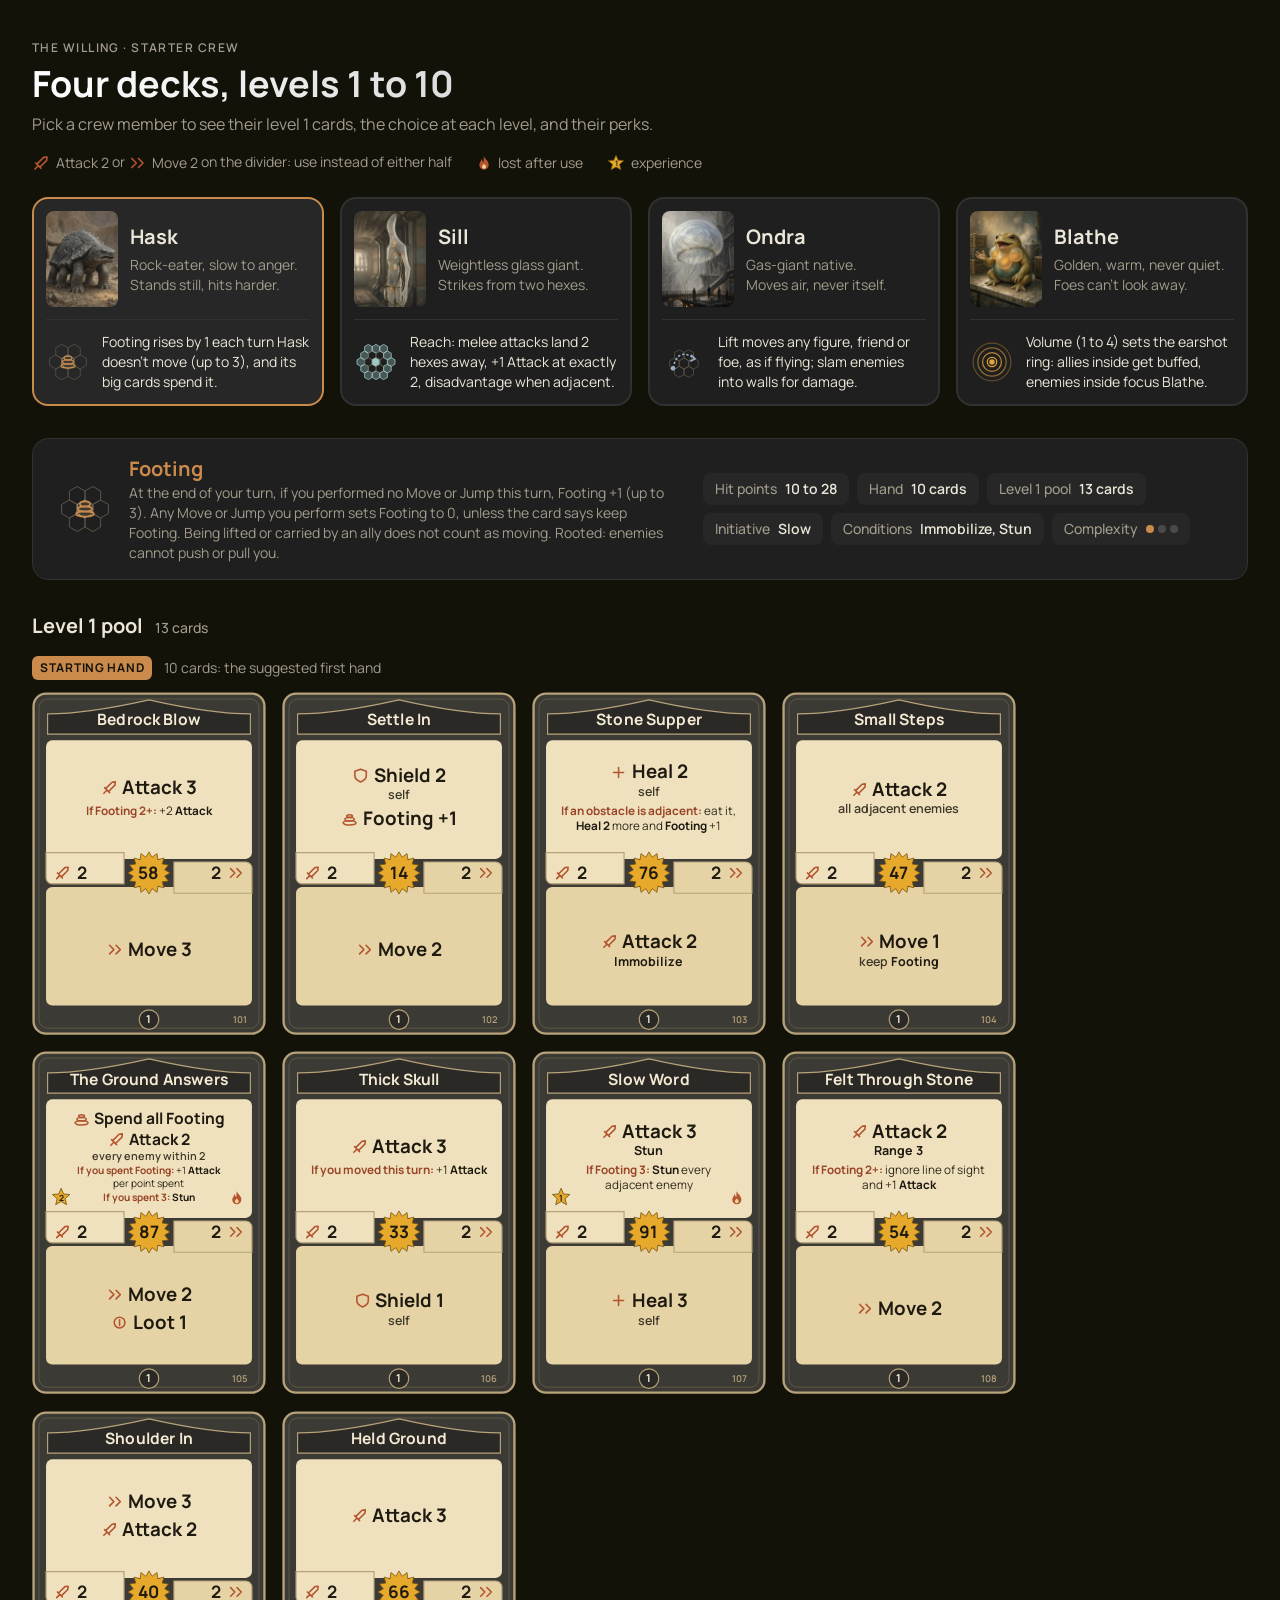
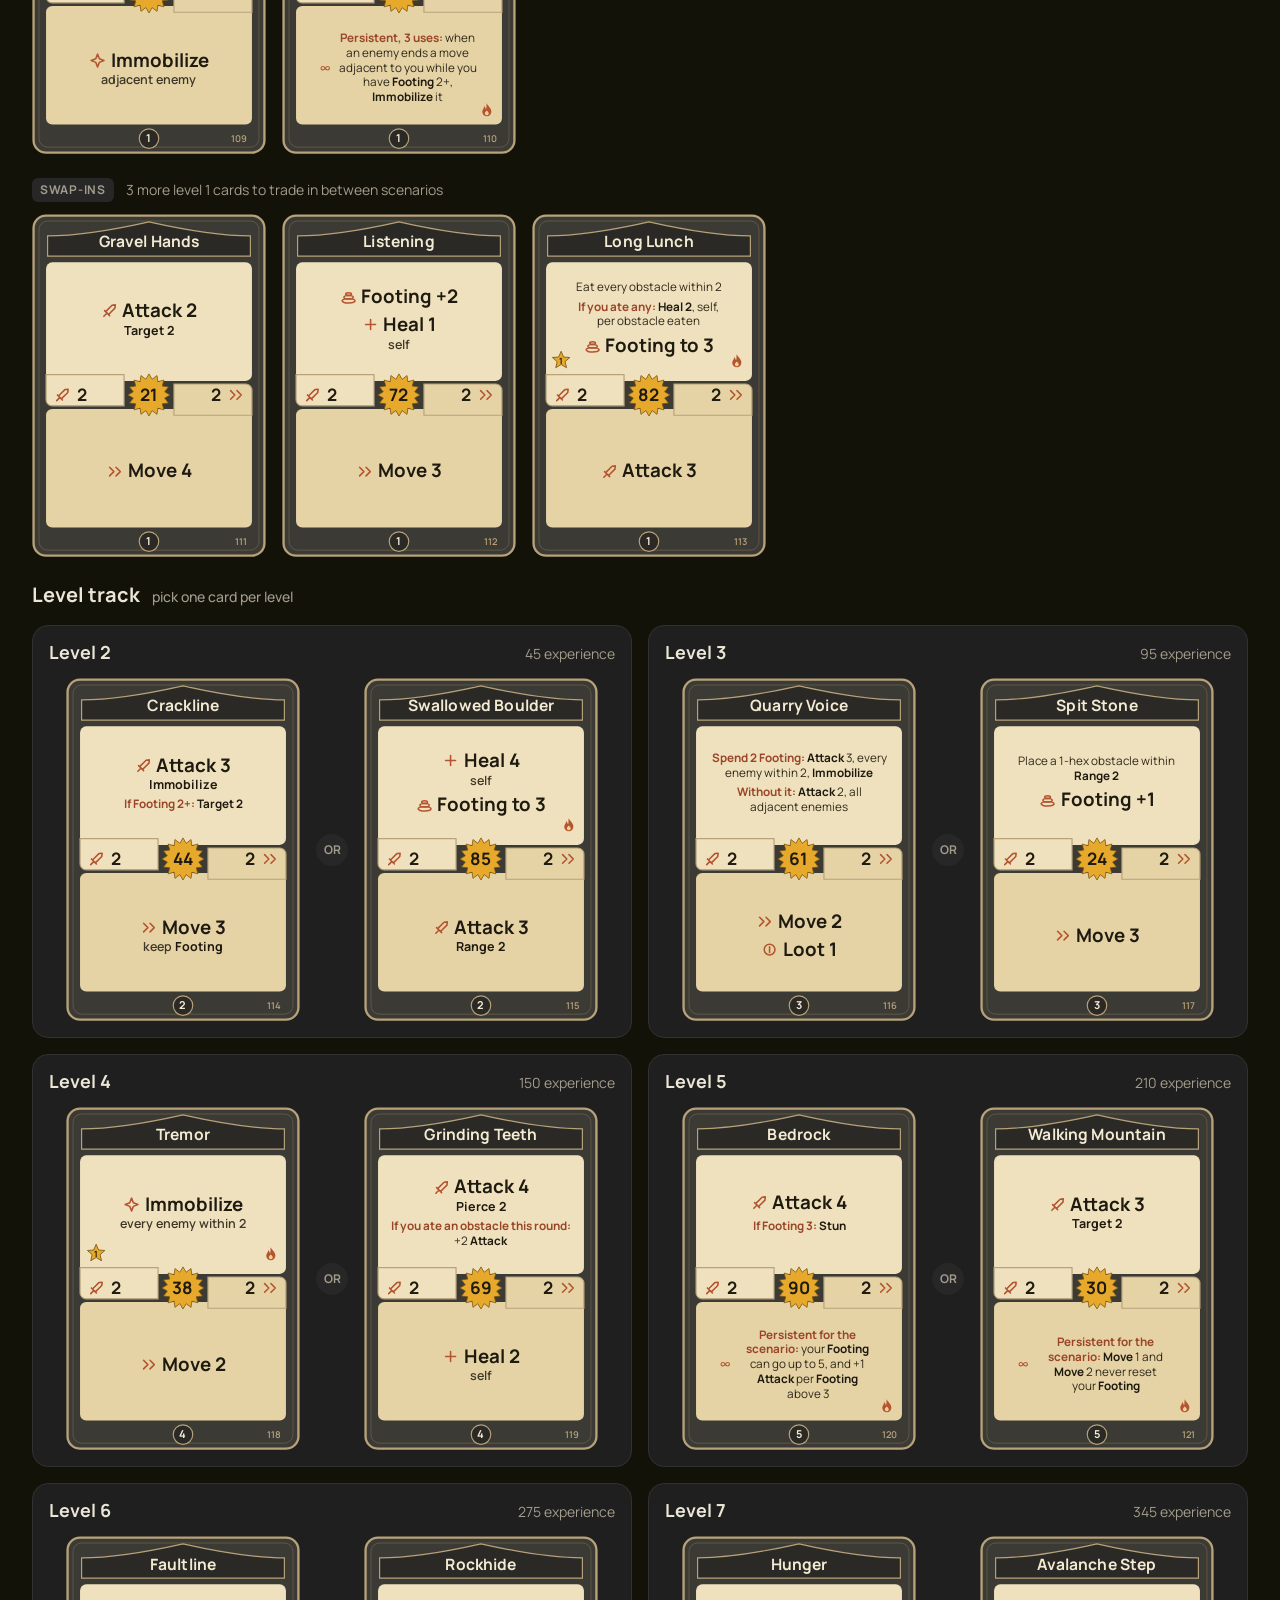
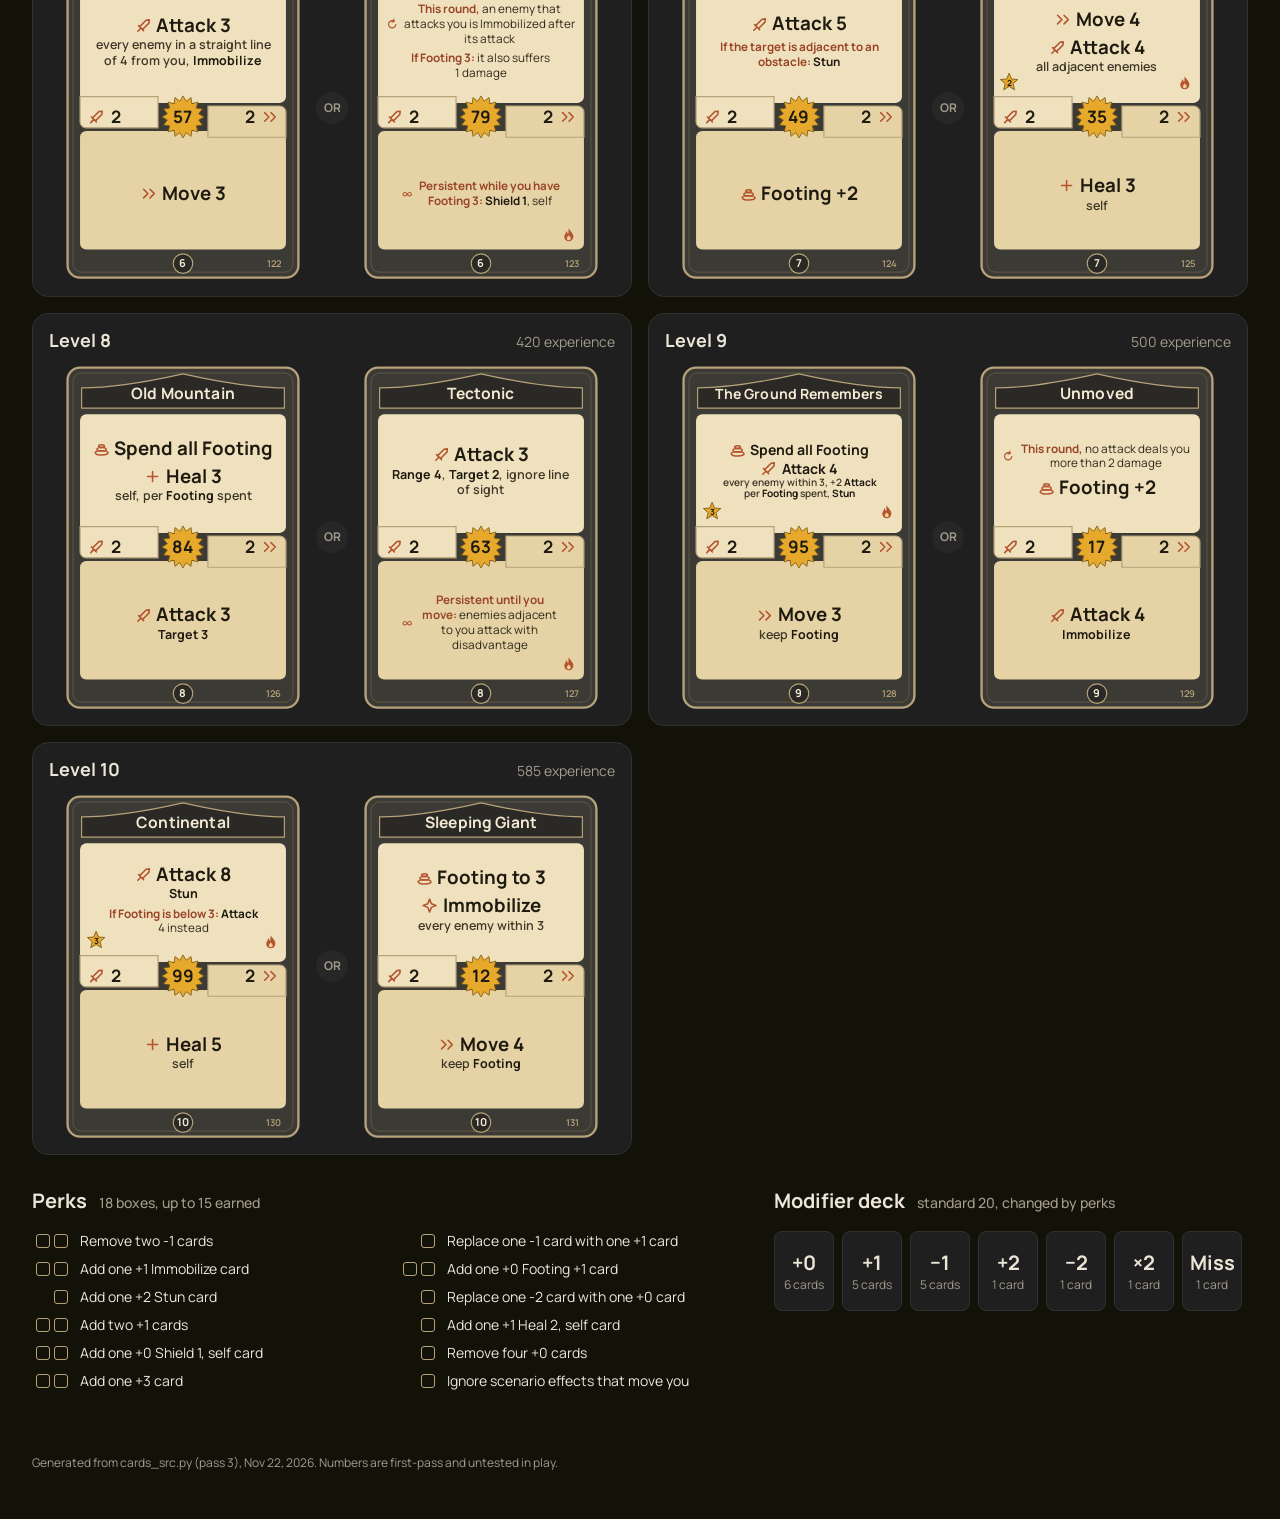
==== cards/index.html @ e4c74c21 "Add /cards/: starter crew card sets and level 1-10 progression" ====
<!doctype html><html lang="en"><head><meta charset="utf-8">
<meta name="viewport" content="width=device-width,initial-scale=1">
<title>The Willing: starter crew cards</title>
<link rel="preconnect" href="https://fonts.googleapis.com"><link rel="preconnect" href="https://fonts.gstatic.com" crossorigin>
<link href="https://fonts.googleapis.com/css2?family=Manrope:wght@400;500;600;700&display=swap" rel="stylesheet">
<link rel="stylesheet" href="cards.css?v=202611222314"><link rel="stylesheet" href="art.css?v=202611222314">
</head><body class="fitting"><svg width="0" height="0" style="position:absolute" aria-hidden="true"><symbol id="i-Attack" viewBox="0 0 24 24"><path d="M20 4 L19.5 8.5 L10.5 17.5 L6.5 13.5 L15.5 4.5 Z M5 12 L12 19 M8.2 15.8 L4 20" stroke="#B4552F" stroke-width="2.2" fill="none" stroke-linecap="round" stroke-linejoin="round"/></symbol><symbol id="i-Move" viewBox="0 0 24 24"><path d="M5 6 L11 12 L5 18 M14 6 L20 12 L14 18" stroke="#B4552F" stroke-width="2.2" fill="none" stroke-linecap="round" stroke-linejoin="round"/></symbol><symbol id="i-Jump" viewBox="0 0 24 24"><path d="M3 19 Q12 1 21 19 M17 15 L21 19 L22 14" stroke="#B4552F" stroke-width="2.2" fill="none" stroke-linecap="round" stroke-linejoin="round"/></symbol><symbol id="i-Heal" viewBox="0 0 24 24"><path d="M12 5 V19 M5 12 H19" stroke="#B4552F" stroke-width="2.2" fill="none" stroke-linecap="round" stroke-linejoin="round" stroke-width="3"/></symbol><symbol id="i-Shield" viewBox="0 0 24 24"><path d="M12 3 L20 6 V12 Q20 18 12 21 Q4 18 4 12 V6 Z" stroke="#B4552F" stroke-width="2.2" fill="none" stroke-linecap="round" stroke-linejoin="round"/></symbol><symbol id="i-Lift" viewBox="0 0 24 24"><path d="M4 19 Q6 6 18 6 M14 2 L18 6 L14 10 M3 21 H9" stroke="#B4552F" stroke-width="2.2" fill="none" stroke-linecap="round" stroke-linejoin="round"/></symbol><symbol id="i-Push" viewBox="0 0 24 24"><path d="M4 12 H18 M13 7 L18 12 L13 17 M21 5 V19" stroke="#B4552F" stroke-width="2.2" fill="none" stroke-linecap="round" stroke-linejoin="round"/></symbol><symbol id="i-Pull" viewBox="0 0 24 24"><path d="M20 12 H6 M11 7 L6 12 L11 17 M3 5 V19" stroke="#B4552F" stroke-width="2.2" fill="none" stroke-linecap="round" stroke-linejoin="round"/></symbol><symbol id="i-Loot" viewBox="0 0 24 24"><circle cx="12" cy="12" r="7.5" stroke="#B4552F" stroke-width="2.2" fill="none" stroke-linecap="round" stroke-linejoin="round"/><path d="M12 8 V16" stroke="#B4552F" stroke-width="2.2" fill="none" stroke-linecap="round" stroke-linejoin="round"/></symbol><symbol id="i-Footing" viewBox="0 0 24 24"><ellipse cx="12" cy="18" rx="9" ry="3" stroke="#B4552F" stroke-width="2.2" fill="none" stroke-linecap="round" stroke-linejoin="round"/><ellipse cx="12" cy="13" rx="6.5" ry="2.4" stroke="#B4552F" stroke-width="2.2" fill="none" stroke-linecap="round" stroke-linejoin="round"/><ellipse cx="12" cy="8.5" rx="4" ry="1.8" stroke="#B4552F" stroke-width="2.2" fill="none" stroke-linecap="round" stroke-linejoin="round"/></symbol><symbol id="i-Volume" viewBox="0 0 24 24"><path d="M4 9 H8 L13 5 V19 L8 15 H4 Z M16 9 Q18 12 16 15 M19 6 Q23 12 19 18" stroke="#B4552F" stroke-width="2.2" fill="none" stroke-linecap="round" stroke-linejoin="round"/></symbol><symbol id="i-Cond" viewBox="0 0 24 24"><path d="M12 3 L14.5 9.5 L21 12 L14.5 14.5 L12 21 L9.5 14.5 L3 12 L9.5 9.5 Z" stroke="#B4552F" stroke-width="2.2" fill="none" stroke-linecap="round" stroke-linejoin="round"/></symbol><symbol id="i-Persist" viewBox="0 0 24 24"><path d="M12 12 C9 7 4 8 4 12 C4 16 9 17 12 12 C15 7 20 8 20 12 C20 16 15 17 12 12 Z" stroke="#B4552F" stroke-width="2.2" fill="none" stroke-linecap="round" stroke-linejoin="round"/></symbol><symbol id="i-Round" viewBox="0 0 24 24"><path d="M19 12 A7 7 0 1 1 15.5 6 M15 2 L16 6.5 L11.5 7.5" stroke="#B4552F" stroke-width="2.2" fill="none" stroke-linecap="round" stroke-linejoin="round"/></symbol><symbol id="i-Obstacle" viewBox="0 0 24 24"><path d="M3 19 L8 9 L12 13 L15 7 L21 19 Z" stroke="#B4552F" stroke-width="2.2" fill="none" stroke-linecap="round" stroke-linejoin="round"/></symbol></svg>
<header class="top"><div class="wrap"><p class="eyebrow">The Willing · Starter crew</p>
<h1>Four decks, levels 1 to 10</h1>
<p class="lede">Pick a crew member to see their level 1 cards, the choice at each level, and their perks.</p>
<div class="legend"><span class="lg"><span class="nw"><svg class="ic" viewBox="0 0 24 24" width="18" height="18"><path d="M20 4 L19.5 8.5 L10.5 17.5 L6.5 13.5 L15.5 4.5 Z M5 12 L12 19 M8.2 15.8 L4 20" stroke="#B4552F" stroke-width="2.2" fill="none" stroke-linecap="round" stroke-linejoin="round"/></svg> Attack 2</span> or <span class="nw"><svg class="ic" viewBox="0 0 24 24" width="18" height="18"><path d="M5 6 L11 12 L5 18 M14 6 L20 12 L14 18" stroke="#B4552F" stroke-width="2.2" fill="none" stroke-linecap="round" stroke-linejoin="round"/></svg> Move 2</span> on the divider: use instead of either half</span><span class="lg"><svg class="lgi" viewBox="0 0 24 24" width="16" height="16" role="img" aria-label="Lost when used"><title>Lost when used</title><path d="M12 2 C14 7 19 9 19 15 A7 7 0 0 1 5 15 C5 11 8 10 8 6 C10 8 10 10 11 11 C12 8 11 5 12 2 Z" fill="#B4552F"/><path d="M12 13 C13.5 15 15 16 15 17.5 A3 3 0 0 1 9 17.5 C9 16 10.5 15 12 13 Z" fill="#F2D49A"/></svg> lost after use</span><span class="lg"><svg class="lgi" viewBox="0 0 24 24" width="18" height="18" role="img" aria-label="1 experience when used"><title>1 experience when used</title><path d="M12 1.5 L14.9 8.3 L22.3 8.9 L16.7 13.8 L18.4 21 L12 17.2 L5.6 21 L7.3 13.8 L1.7 8.9 L9.1 8.3 Z" fill="#E7A92B" stroke="#7A5513" stroke-width="1"/><text x="12" y="13.6" text-anchor="middle" dominant-baseline="middle" font-size="10" font-weight="700" fill="#1E1A10">1</text></svg> experience</span></div>
</div></header>
<main class="wrap"><nav class="picker" aria-label="Crew"><button class="pick" data-cid="hask" style="--acc:#C98A4B" aria-controls="p-hask"><span class="por p-hask" role="img" aria-label="Hask portrait"></span><span class="pk-t"><span class="pk-n">Hask</span><span class="pk-c">Rock-eater, slow to anger.<br>Stands still, hits harder.</span></span><span class="pk-r"><svg class="sig" viewBox="0 0 56 56" width="44" height="44" aria-hidden="true"><polygon points="20.2,23.5 20.2,32.5 12.4,37.0 4.6,32.5 4.6,23.5 12.4,19.0" fill="none" stroke="#5A5548" stroke-width="1"/><polygon points="28.0,37.0 28.0,46.0 20.2,50.5 12.4,46.0 12.4,37.0 20.2,32.5" fill="none" stroke="#5A5548" stroke-width="1"/><polygon points="28.0,10.0 28.0,19.0 20.2,23.5 12.4,19.0 12.4,10.0 20.2,5.5" fill="none" stroke="#5A5548" stroke-width="1"/><polygon points="35.8,23.5 35.8,32.5 28.0,37.0 20.2,32.5 20.2,23.5 28.0,19.0" fill="#3B3A34" stroke="#B7A27A" stroke-width="1"/><polygon points="43.6,37.0 43.6,46.0 35.8,50.5 28.0,46.0 28.0,37.0 35.8,32.5" fill="none" stroke="#5A5548" stroke-width="1"/><polygon points="43.6,10.0 43.6,19.0 35.8,23.5 28.0,19.0 28.0,10.0 35.8,5.5" fill="none" stroke="#5A5548" stroke-width="1"/><polygon points="51.4,23.5 51.4,32.5 43.6,37.0 35.8,32.5 35.8,23.5 43.6,19.0" fill="none" stroke="#5A5548" stroke-width="1"/><ellipse cx="28" cy="33" rx="9" ry="2.6" fill="none" stroke="#C98A4B" stroke-width="1.6"/><ellipse cx="28" cy="28" rx="7" ry="2.6" fill="none" stroke="#C98A4B" stroke-width="1.6"/><ellipse cx="28" cy="23" rx="5" ry="2.6" fill="none" stroke="#C98A4B" stroke-width="1.6"/></svg><span>Footing rises by 1 each turn Hask doesn&#x27;t move (up to 3), and its big cards spend it.</span></span></button><button class="pick" data-cid="sill" style="--acc:#7FB8B2" aria-controls="p-sill"><span class="por p-sill" role="img" aria-label="Sill portrait"></span><span class="pk-t"><span class="pk-n">Sill</span><span class="pk-c">Weightless glass giant.<br>Strikes from two hexes.</span></span><span class="pk-r"><svg class="sig" viewBox="0 0 56 56" width="44" height="44" aria-hidden="true"><polygon points="13.5,25.2 13.5,30.8 8.6,33.6 3.8,30.8 3.8,25.2 8.6,22.4" fill="#9CC9C455" stroke="#9CC9C4" stroke-width="1"/><polygon points="18.3,33.6 18.3,39.2 13.5,42.0 8.6,39.2 8.6,33.6 13.5,30.8" fill="#9CC9C455" stroke="#9CC9C4" stroke-width="1"/><polygon points="23.2,42.0 23.2,47.6 18.3,50.4 13.5,47.6 13.5,42.0 18.3,39.2" fill="#9CC9C455" stroke="#9CC9C4" stroke-width="1"/><polygon points="18.3,16.8 18.3,22.4 13.5,25.2 8.6,22.4 8.6,16.8 13.5,14.0" fill="#9CC9C455" stroke="#9CC9C4" stroke-width="1"/><polygon points="23.2,25.2 23.2,30.8 18.3,33.6 13.5,30.8 13.5,25.2 18.3,22.4" fill="none" stroke="#5A5548" stroke-width="1"/><polygon points="28.0,33.6 28.0,39.2 23.2,42.0 18.3,39.2 18.3,33.6 23.2,30.8" fill="none" stroke="#5A5548" stroke-width="1"/><polygon points="32.8,42.0 32.8,47.6 28.0,50.4 23.2,47.6 23.2,42.0 28.0,39.2" fill="#9CC9C455" stroke="#9CC9C4" stroke-width="1"/><polygon points="23.2,8.4 23.2,14.0 18.3,16.8 13.5,14.0 13.5,8.4 18.3,5.6" fill="#9CC9C455" stroke="#9CC9C4" stroke-width="1"/><polygon points="28.0,16.8 28.0,22.4 23.2,25.2 18.3,22.4 18.3,16.8 23.2,14.0" fill="none" stroke="#5A5548" stroke-width="1"/><polygon points="32.8,25.2 32.8,30.8 28.0,33.6 23.2,30.8 23.2,25.2 28.0,22.4" fill="#9CC9C4" stroke="#9CC9C4" stroke-width="1"/><polygon points="37.7,33.6 37.7,39.2 32.8,42.0 28.0,39.2 28.0,33.6 32.8,30.8" fill="none" stroke="#5A5548" stroke-width="1"/><polygon points="42.5,42.0 42.5,47.6 37.7,50.4 32.8,47.6 32.8,42.0 37.7,39.2" fill="#9CC9C455" stroke="#9CC9C4" stroke-width="1"/><polygon points="32.8,8.4 32.8,14.0 28.0,16.8 23.2,14.0 23.2,8.4 28.0,5.6" fill="#9CC9C455" stroke="#9CC9C4" stroke-width="1"/><polygon points="37.7,16.8 37.7,22.4 32.8,25.2 28.0,22.4 28.0,16.8 32.8,14.0" fill="none" stroke="#5A5548" stroke-width="1"/><polygon points="42.5,25.2 42.5,30.8 37.7,33.6 32.8,30.8 32.8,25.2 37.7,22.4" fill="none" stroke="#5A5548" stroke-width="1"/><polygon points="47.4,33.6 47.4,39.2 42.5,42.0 37.7,39.2 37.7,33.6 42.5,30.8" fill="#9CC9C455" stroke="#9CC9C4" stroke-width="1"/><polygon points="42.5,8.4 42.5,14.0 37.7,16.8 32.8,14.0 32.8,8.4 37.7,5.6" fill="#9CC9C455" stroke="#9CC9C4" stroke-width="1"/><polygon points="47.4,16.8 47.4,22.4 42.5,25.2 37.7,22.4 37.7,16.8 42.5,14.0" fill="#9CC9C455" stroke="#9CC9C4" stroke-width="1"/><polygon points="52.2,25.2 52.2,30.8 47.4,33.6 42.5,30.8 42.5,25.2 47.4,22.4" fill="#9CC9C455" stroke="#9CC9C4" stroke-width="1"/></svg><span>Reach: melee attacks land 2 hexes away, +1 Attack at exactly 2, disadvantage when adjacent.</span></span></button><button class="pick" data-cid="ondra" style="--acc:#9AAFCB" aria-controls="p-ondra"><span class="por p-ondra" role="img" aria-label="Ondra portrait"></span><span class="pk-t"><span class="pk-n">Ondra</span><span class="pk-c">Gas-giant native.<br>Moves air, never itself.</span></span><span class="pk-r"><svg class="sig" viewBox="0 0 56 56" width="44" height="44" aria-hidden="true"><polygon points="21.9,26.5 21.9,33.5 15.9,37.0 9.8,33.5 9.8,26.5 15.9,23.0" fill="none" stroke="#5A5548" stroke-width="1"/><polygon points="28.0,37.0 28.0,44.0 21.9,47.5 15.9,44.0 15.9,37.0 21.9,33.5" fill="none" stroke="#5A5548" stroke-width="1"/><polygon points="28.0,16.0 28.0,23.0 21.9,26.5 15.9,23.0 15.9,16.0 21.9,12.5" fill="none" stroke="#5A5548" stroke-width="1"/><polygon points="34.1,26.5 34.1,33.5 28.0,37.0 21.9,33.5 21.9,26.5 28.0,23.0" fill="none" stroke="#5A5548" stroke-width="1"/><polygon points="40.1,37.0 40.1,44.0 34.1,47.5 28.0,44.0 28.0,37.0 34.1,33.5" fill="none" stroke="#5A5548" stroke-width="1"/><polygon points="40.1,16.0 40.1,23.0 34.1,26.5 28.0,23.0 28.0,16.0 34.1,12.5" fill="none" stroke="#5A5548" stroke-width="1"/><polygon points="46.2,26.5 46.2,33.5 40.1,37.0 34.1,33.5 34.1,26.5 40.1,23.0" fill="none" stroke="#5A5548" stroke-width="1"/><path d="M14 36 Q20 8 42 24" fill="none" stroke="#9AAFCB" stroke-width="2" stroke-dasharray="3 2.5"/><path d="M37 19 L42 24 L36 27" fill="none" stroke="#9AAFCB" stroke-width="2"/><circle cx="14" cy="36" r="3" fill="#9AAFCB"/></svg><span>Lift moves any figure, friend or foe, as if flying; slam enemies into walls for damage.</span></span></button><button class="pick" data-cid="blathe" style="--acc:#E0A23D" aria-controls="p-blathe"><span class="por p-blathe" role="img" aria-label="Blathe portrait"></span><span class="pk-t"><span class="pk-n">Blathe</span><span class="pk-c">Golden, warm, never quiet.<br>Foes can&#x27;t look away.</span></span><span class="pk-r"><svg class="sig" viewBox="0 0 56 56" width="44" height="44" aria-hidden="true"><circle cx="28" cy="28" r="6" fill="none" stroke="#E0A23D" stroke-opacity="1.0" stroke-width="1.6"/><circle cx="28" cy="28" r="12" fill="none" stroke="#E0A23D" stroke-opacity="0.78" stroke-width="1.6"/><circle cx="28" cy="28" r="18" fill="none" stroke="#E0A23D" stroke-opacity="0.56" stroke-width="1.6"/><circle cx="28" cy="28" r="24" fill="none" stroke="#E0A23D" stroke-opacity="0.33999999999999997" stroke-width="1.6"/><circle cx="28" cy="28" r="3.5" fill="#E0A23D"/></svg><span>Volume (1 to 4) sets the earshot ring: allies inside get buffed, enemies inside focus Blathe.</span></span></button></nav><section class="panel" id="p-hask" data-cid="hask" style="--acc:#C98A4B;--trim:#B7A27A">
<div class="mech"><div class="mech-l"><svg class="sig" viewBox="0 0 56 56" width="44" height="44" aria-hidden="true"><polygon points="20.2,23.5 20.2,32.5 12.4,37.0 4.6,32.5 4.6,23.5 12.4,19.0" fill="none" stroke="#5A5548" stroke-width="1"/><polygon points="28.0,37.0 28.0,46.0 20.2,50.5 12.4,46.0 12.4,37.0 20.2,32.5" fill="none" stroke="#5A5548" stroke-width="1"/><polygon points="28.0,10.0 28.0,19.0 20.2,23.5 12.4,19.0 12.4,10.0 20.2,5.5" fill="none" stroke="#5A5548" stroke-width="1"/><polygon points="35.8,23.5 35.8,32.5 28.0,37.0 20.2,32.5 20.2,23.5 28.0,19.0" fill="#3B3A34" stroke="#B7A27A" stroke-width="1"/><polygon points="43.6,37.0 43.6,46.0 35.8,50.5 28.0,46.0 28.0,37.0 35.8,32.5" fill="none" stroke="#5A5548" stroke-width="1"/><polygon points="43.6,10.0 43.6,19.0 35.8,23.5 28.0,19.0 28.0,10.0 35.8,5.5" fill="none" stroke="#5A5548" stroke-width="1"/><polygon points="51.4,23.5 51.4,32.5 43.6,37.0 35.8,32.5 35.8,23.5 43.6,19.0" fill="none" stroke="#5A5548" stroke-width="1"/><ellipse cx="28" cy="33" rx="9" ry="2.6" fill="none" stroke="#C98A4B" stroke-width="1.6"/><ellipse cx="28" cy="28" rx="7" ry="2.6" fill="none" stroke="#C98A4B" stroke-width="1.6"/><ellipse cx="28" cy="23" rx="5" ry="2.6" fill="none" stroke="#C98A4B" stroke-width="1.6"/></svg><div><h2>Footing</h2><p class="rule">At the end of your turn, if you performed no Move or Jump this turn, Footing +1 (up to 3). Any Move or Jump you perform sets Footing to 0, unless the card says keep Footing. Being lifted or carried by an ally does not count as moving. Rooted: enemies cannot push or pull you.</p></div></div>
<div class="chips"><span class="chip"><span class="k">Hit points</span>10 to 28</span><span class="chip"><span class="k">Hand</span>10 cards</span><span class="chip"><span class="k">Level 1 pool</span>13 cards</span><span class="chip"><span class="k">Initiative</span>Slow</span><span class="chip"><span class="k">Conditions</span>Immobilize, Stun</span><span class="chip"><span class="k">Complexity</span><span class="pips"><span class="pip on"></span><span class="pip"></span><span class="pip"></span></span></span></div></div>
<h3 class="sec">Level 1 pool <span class="cnt">13 cards</span></h3>
<div class="grp"><div class="grp-h"><span class="tag tag-on">Starting hand</span><span class="note">10 cards: the suggested first hand</span></div><div class="grid"><article class="card c-hask" data-num="101" aria-label="Bedrock Blow, level 1, initiative 58"><svg class="deco" viewBox="0 0 300 440" aria-hidden="true">
<rect x="2" y="2" width="296" height="436" rx="16" fill="#3B3A34" stroke="#B7A27A" stroke-width="3"/>
<rect x="9" y="9" width="282" height="422" rx="11" fill="none" stroke="#B7A27A" stroke-opacity=".35" stroke-width="1"/>
<path d="M20 54 L20 28 Q70 28 150 10 Q230 28 280 28 L280 54 Z" fill="#2A2925" stroke="#B7A27A" stroke-width="1.5"/>
<rect x="18" y="62" width="264" height="152" rx="8" fill="#EFE1BE"/>
<rect x="18" y="250" width="264" height="152" rx="8" fill="#E5D3A6"/>
<path class="tab-a" d="M18 206 H118 V246 H26 a8 8 0 0 1 -8 -8 Z" fill="#EFE1BE" stroke="#B7A27A" stroke-width="1.5"/>
<path class="tab-m" d="M282 258 H182 V218 H274 a8 8 0 0 1 8 8 Z" fill="#E5D3A6" stroke="#B7A27A" stroke-width="1.5"/>
<use class="ba-ic" href="#i-Attack" x="28" y="221" width="22" height="22"/>
<text class="ba-n" x="58" y="234.1" font-size="22" font-weight="700" fill="#1E1A10" dominant-baseline="middle">2</text>
<use class="bm-ic" href="#i-Move" x="250" y="221" width="22" height="22"/>
<text class="bm-n" x="242" y="234.1" font-size="22" font-weight="700" fill="#1E1A10" text-anchor="end" dominant-baseline="middle">2</text>
<polygon class="burst" points="150.0,205.0 154.0,211.9 160.3,207.1 161.4,215.0 169.1,212.9 167.0,220.6 174.9,221.7 170.1,228.0 177.0,232.0 170.1,236.0 174.9,242.3 167.0,243.4 169.1,251.1 161.4,249.0 160.3,256.9 154.0,252.1 150.0,259.0 146.0,252.1 139.7,256.9 138.6,249.0 130.9,251.1 133.0,243.4 125.1,242.3 129.9,236.0 123.0,232.0 129.9,228.0 125.1,221.7 133.0,220.6 130.9,212.9 138.6,215.0 139.7,207.1 146.0,211.9" fill="#E7A92B" stroke="#7A5513" stroke-width="1"/>
<text class="init" x="150" y="234.1" text-anchor="middle" dominant-baseline="middle" font-size="22" font-weight="700" fill="#1E1A10">58</text>
<circle cx="150" cy="420" r="12.5" fill="#2A2925" stroke="#B7A27A" stroke-width="1.5"/>
<text x="150" y="421" text-anchor="middle" dominant-baseline="middle" font-size="14" font-weight="700" fill="#F3EAD3">1</text>
<text x="276" y="421" text-anchor="end" dominant-baseline="middle" font-size="12" font-weight="600" fill="#B7A27A">101</text>
</svg><div class="title"><span>Bedrock Blow</span></div><div class="half top"><div class="in"><div class="ln ln-main"><div class="hd"><svg class="ic" width="22" height="22" aria-hidden="true"><use href="#i-Attack"/></svg><span>Attack 3</span></div></div><div class="ln ln-if"><span class="cnd">If Footing 2+:</span> +2 <b>Attack</b></div></div></div><div class="half bot"><div class="in"><div class="ln ln-main"><div class="hd"><svg class="ic" width="22" height="22" aria-hidden="true"><use href="#i-Move"/></svg><span>Move 3</span></div></div></div></div><span class="tip tip-a">Basic Attack 2</span><span class="tip tip-m">Basic Move 2</span></article><article class="card c-hask" data-num="102" aria-label="Settle In, level 1, initiative 14"><svg class="deco" viewBox="0 0 300 440" aria-hidden="true">
<rect x="2" y="2" width="296" height="436" rx="16" fill="#3B3A34" stroke="#B7A27A" stroke-width="3"/>
<rect x="9" y="9" width="282" height="422" rx="11" fill="none" stroke="#B7A27A" stroke-opacity=".35" stroke-width="1"/>
<path d="M20 54 L20 28 Q70 28 150 10 Q230 28 280 28 L280 54 Z" fill="#2A2925" stroke="#B7A27A" stroke-width="1.5"/>
<rect x="18" y="62" width="264" height="152" rx="8" fill="#EFE1BE"/>
<rect x="18" y="250" width="264" height="152" rx="8" fill="#E5D3A6"/>
<path class="tab-a" d="M18 206 H118 V246 H26 a8 8 0 0 1 -8 -8 Z" fill="#EFE1BE" stroke="#B7A27A" stroke-width="1.5"/>
<path class="tab-m" d="M282 258 H182 V218 H274 a8 8 0 0 1 8 8 Z" fill="#E5D3A6" stroke="#B7A27A" stroke-width="1.5"/>
<use class="ba-ic" href="#i-Attack" x="28" y="221" width="22" height="22"/>
<text class="ba-n" x="58" y="234.1" font-size="22" font-weight="700" fill="#1E1A10" dominant-baseline="middle">2</text>
<use class="bm-ic" href="#i-Move" x="250" y="221" width="22" height="22"/>
<text class="bm-n" x="242" y="234.1" font-size="22" font-weight="700" fill="#1E1A10" text-anchor="end" dominant-baseline="middle">2</text>
<polygon class="burst" points="150.0,205.0 154.0,211.9 160.3,207.1 161.4,215.0 169.1,212.9 167.0,220.6 174.9,221.7 170.1,228.0 177.0,232.0 170.1,236.0 174.9,242.3 167.0,243.4 169.1,251.1 161.4,249.0 160.3,256.9 154.0,252.1 150.0,259.0 146.0,252.1 139.7,256.9 138.6,249.0 130.9,251.1 133.0,243.4 125.1,242.3 129.9,236.0 123.0,232.0 129.9,228.0 125.1,221.7 133.0,220.6 130.9,212.9 138.6,215.0 139.7,207.1 146.0,211.9" fill="#E7A92B" stroke="#7A5513" stroke-width="1"/>
<text class="init" x="150" y="234.1" text-anchor="middle" dominant-baseline="middle" font-size="22" font-weight="700" fill="#1E1A10">14</text>
<circle cx="150" cy="420" r="12.5" fill="#2A2925" stroke="#B7A27A" stroke-width="1.5"/>
<text x="150" y="421" text-anchor="middle" dominant-baseline="middle" font-size="14" font-weight="700" fill="#F3EAD3">1</text>
<text x="276" y="421" text-anchor="end" dominant-baseline="middle" font-size="12" font-weight="600" fill="#B7A27A">102</text>
</svg><div class="title"><span>Settle In</span></div><div class="half top"><div class="in"><div class="ln ln-main"><div class="hd"><svg class="ic" width="22" height="22" aria-hidden="true"><use href="#i-Shield"/></svg><span>Shield 2</span></div><div class="sub">self</div></div><div class="ln ln-main"><div class="hd"><svg class="ic" width="22" height="22" aria-hidden="true"><use href="#i-Footing"/></svg><span>Footing +1</span></div></div></div></div><div class="half bot"><div class="in"><div class="ln ln-main"><div class="hd"><svg class="ic" width="22" height="22" aria-hidden="true"><use href="#i-Move"/></svg><span>Move 2</span></div></div></div></div><span class="tip tip-a">Basic Attack 2</span><span class="tip tip-m">Basic Move 2</span></article><article class="card c-hask" data-num="103" aria-label="Stone Supper, level 1, initiative 76"><svg class="deco" viewBox="0 0 300 440" aria-hidden="true">
<rect x="2" y="2" width="296" height="436" rx="16" fill="#3B3A34" stroke="#B7A27A" stroke-width="3"/>
<rect x="9" y="9" width="282" height="422" rx="11" fill="none" stroke="#B7A27A" stroke-opacity=".35" stroke-width="1"/>
<path d="M20 54 L20 28 Q70 28 150 10 Q230 28 280 28 L280 54 Z" fill="#2A2925" stroke="#B7A27A" stroke-width="1.5"/>
<rect x="18" y="62" width="264" height="152" rx="8" fill="#EFE1BE"/>
<rect x="18" y="250" width="264" height="152" rx="8" fill="#E5D3A6"/>
<path class="tab-a" d="M18 206 H118 V246 H26 a8 8 0 0 1 -8 -8 Z" fill="#EFE1BE" stroke="#B7A27A" stroke-width="1.5"/>
<path class="tab-m" d="M282 258 H182 V218 H274 a8 8 0 0 1 8 8 Z" fill="#E5D3A6" stroke="#B7A27A" stroke-width="1.5"/>
<use class="ba-ic" href="#i-Attack" x="28" y="221" width="22" height="22"/>
<text class="ba-n" x="58" y="234.1" font-size="22" font-weight="700" fill="#1E1A10" dominant-baseline="middle">2</text>
<use class="bm-ic" href="#i-Move" x="250" y="221" width="22" height="22"/>
<text class="bm-n" x="242" y="234.1" font-size="22" font-weight="700" fill="#1E1A10" text-anchor="end" dominant-baseline="middle">2</text>
<polygon class="burst" points="150.0,205.0 154.0,211.9 160.3,207.1 161.4,215.0 169.1,212.9 167.0,220.6 174.9,221.7 170.1,228.0 177.0,232.0 170.1,236.0 174.9,242.3 167.0,243.4 169.1,251.1 161.4,249.0 160.3,256.9 154.0,252.1 150.0,259.0 146.0,252.1 139.7,256.9 138.6,249.0 130.9,251.1 133.0,243.4 125.1,242.3 129.9,236.0 123.0,232.0 129.9,228.0 125.1,221.7 133.0,220.6 130.9,212.9 138.6,215.0 139.7,207.1 146.0,211.9" fill="#E7A92B" stroke="#7A5513" stroke-width="1"/>
<text class="init" x="150" y="234.1" text-anchor="middle" dominant-baseline="middle" font-size="22" font-weight="700" fill="#1E1A10">76</text>
<circle cx="150" cy="420" r="12.5" fill="#2A2925" stroke="#B7A27A" stroke-width="1.5"/>
<text x="150" y="421" text-anchor="middle" dominant-baseline="middle" font-size="14" font-weight="700" fill="#F3EAD3">1</text>
<text x="276" y="421" text-anchor="end" dominant-baseline="middle" font-size="12" font-weight="600" fill="#B7A27A">103</text>
</svg><div class="title"><span>Stone Supper</span></div><div class="half top"><div class="in"><div class="ln ln-main"><div class="hd"><svg class="ic" width="22" height="22" aria-hidden="true"><use href="#i-Heal"/></svg><span>Heal 2</span></div><div class="sub">self</div></div><div class="ln ln-if"><span class="cnd">If an obstacle is adjacent:</span> eat it, <b>Heal 2</b> more and <b>Footing</b> +1</div></div></div><div class="half bot"><div class="in"><div class="ln ln-main"><div class="hd"><svg class="ic" width="22" height="22" aria-hidden="true"><use href="#i-Attack"/></svg><span>Attack 2</span></div><div class="sub"><b>Immobilize</b></div></div></div></div><span class="tip tip-a">Basic Attack 2</span><span class="tip tip-m">Basic Move 2</span></article><article class="card c-hask" data-num="104" aria-label="Small Steps, level 1, initiative 47"><svg class="deco" viewBox="0 0 300 440" aria-hidden="true">
<rect x="2" y="2" width="296" height="436" rx="16" fill="#3B3A34" stroke="#B7A27A" stroke-width="3"/>
<rect x="9" y="9" width="282" height="422" rx="11" fill="none" stroke="#B7A27A" stroke-opacity=".35" stroke-width="1"/>
<path d="M20 54 L20 28 Q70 28 150 10 Q230 28 280 28 L280 54 Z" fill="#2A2925" stroke="#B7A27A" stroke-width="1.5"/>
<rect x="18" y="62" width="264" height="152" rx="8" fill="#EFE1BE"/>
<rect x="18" y="250" width="264" height="152" rx="8" fill="#E5D3A6"/>
<path class="tab-a" d="M18 206 H118 V246 H26 a8 8 0 0 1 -8 -8 Z" fill="#EFE1BE" stroke="#B7A27A" stroke-width="1.5"/>
<path class="tab-m" d="M282 258 H182 V218 H274 a8 8 0 0 1 8 8 Z" fill="#E5D3A6" stroke="#B7A27A" stroke-width="1.5"/>
<use class="ba-ic" href="#i-Attack" x="28" y="221" width="22" height="22"/>
<text class="ba-n" x="58" y="234.1" font-size="22" font-weight="700" fill="#1E1A10" dominant-baseline="middle">2</text>
<use class="bm-ic" href="#i-Move" x="250" y="221" width="22" height="22"/>
<text class="bm-n" x="242" y="234.1" font-size="22" font-weight="700" fill="#1E1A10" text-anchor="end" dominant-baseline="middle">2</text>
<polygon class="burst" points="150.0,205.0 154.0,211.9 160.3,207.1 161.4,215.0 169.1,212.9 167.0,220.6 174.9,221.7 170.1,228.0 177.0,232.0 170.1,236.0 174.9,242.3 167.0,243.4 169.1,251.1 161.4,249.0 160.3,256.9 154.0,252.1 150.0,259.0 146.0,252.1 139.7,256.9 138.6,249.0 130.9,251.1 133.0,243.4 125.1,242.3 129.9,236.0 123.0,232.0 129.9,228.0 125.1,221.7 133.0,220.6 130.9,212.9 138.6,215.0 139.7,207.1 146.0,211.9" fill="#E7A92B" stroke="#7A5513" stroke-width="1"/>
<text class="init" x="150" y="234.1" text-anchor="middle" dominant-baseline="middle" font-size="22" font-weight="700" fill="#1E1A10">47</text>
<circle cx="150" cy="420" r="12.5" fill="#2A2925" stroke="#B7A27A" stroke-width="1.5"/>
<text x="150" y="421" text-anchor="middle" dominant-baseline="middle" font-size="14" font-weight="700" fill="#F3EAD3">1</text>
<text x="276" y="421" text-anchor="end" dominant-baseline="middle" font-size="12" font-weight="600" fill="#B7A27A">104</text>
</svg><div class="title"><span>Small Steps</span></div><div class="half top"><div class="in"><div class="ln ln-main"><div class="hd"><svg class="ic" width="22" height="22" aria-hidden="true"><use href="#i-Attack"/></svg><span>Attack 2</span></div><div class="sub">all adjacent enemies</div></div></div></div><div class="half bot"><div class="in"><div class="ln ln-main"><div class="hd"><svg class="ic" width="22" height="22" aria-hidden="true"><use href="#i-Move"/></svg><span>Move 1</span></div><div class="sub">keep <b>Footing</b></div></div></div></div><span class="tip tip-a">Basic Attack 2</span><span class="tip tip-m">Basic Move 2</span></article><article class="card c-hask" data-num="105" aria-label="The Ground Answers, level 1, initiative 87"><svg class="deco" viewBox="0 0 300 440" aria-hidden="true">
<rect x="2" y="2" width="296" height="436" rx="16" fill="#3B3A34" stroke="#B7A27A" stroke-width="3"/>
<rect x="9" y="9" width="282" height="422" rx="11" fill="none" stroke="#B7A27A" stroke-opacity=".35" stroke-width="1"/>
<path d="M20 54 L20 28 Q70 28 150 10 Q230 28 280 28 L280 54 Z" fill="#2A2925" stroke="#B7A27A" stroke-width="1.5"/>
<rect x="18" y="62" width="264" height="152" rx="8" fill="#EFE1BE"/>
<rect x="18" y="250" width="264" height="152" rx="8" fill="#E5D3A6"/>
<path class="tab-a" d="M18 206 H118 V246 H26 a8 8 0 0 1 -8 -8 Z" fill="#EFE1BE" stroke="#B7A27A" stroke-width="1.5"/>
<path class="tab-m" d="M282 258 H182 V218 H274 a8 8 0 0 1 8 8 Z" fill="#E5D3A6" stroke="#B7A27A" stroke-width="1.5"/>
<use class="ba-ic" href="#i-Attack" x="28" y="221" width="22" height="22"/>
<text class="ba-n" x="58" y="234.1" font-size="22" font-weight="700" fill="#1E1A10" dominant-baseline="middle">2</text>
<use class="bm-ic" href="#i-Move" x="250" y="221" width="22" height="22"/>
<text class="bm-n" x="242" y="234.1" font-size="22" font-weight="700" fill="#1E1A10" text-anchor="end" dominant-baseline="middle">2</text>
<polygon class="burst" points="150.0,205.0 154.0,211.9 160.3,207.1 161.4,215.0 169.1,212.9 167.0,220.6 174.9,221.7 170.1,228.0 177.0,232.0 170.1,236.0 174.9,242.3 167.0,243.4 169.1,251.1 161.4,249.0 160.3,256.9 154.0,252.1 150.0,259.0 146.0,252.1 139.7,256.9 138.6,249.0 130.9,251.1 133.0,243.4 125.1,242.3 129.9,236.0 123.0,232.0 129.9,228.0 125.1,221.7 133.0,220.6 130.9,212.9 138.6,215.0 139.7,207.1 146.0,211.9" fill="#E7A92B" stroke="#7A5513" stroke-width="1"/>
<text class="init" x="150" y="234.1" text-anchor="middle" dominant-baseline="middle" font-size="22" font-weight="700" fill="#1E1A10">87</text>
<circle cx="150" cy="420" r="12.5" fill="#2A2925" stroke="#B7A27A" stroke-width="1.5"/>
<text x="150" y="421" text-anchor="middle" dominant-baseline="middle" font-size="14" font-weight="700" fill="#F3EAD3">1</text>
<text x="276" y="421" text-anchor="end" dominant-baseline="middle" font-size="12" font-weight="600" fill="#B7A27A">105</text>
</svg><div class="title"><span>The Ground Answers</span></div><div class="half top padded"><div class="in"><div class="ln ln-main"><div class="hd"><svg class="ic" width="22" height="22" aria-hidden="true"><use href="#i-Footing"/></svg><span>Spend all Footing</span></div></div><div class="ln ln-main"><div class="hd"><svg class="ic" width="22" height="22" aria-hidden="true"><use href="#i-Attack"/></svg><span>Attack 2</span></div><div class="sub">every enemy within 2</div></div><div class="ln ln-if"><span class="cnd">If you spent Footing:</span> +1 <b>Attack</b> per point spent</div><div class="ln ln-if"><span class="cnd">If you spent 3:</span> <b>Stun</b></div></div><svg class="loss" viewBox="0 0 24 24" width="20" height="20" role="img" aria-label="Lost when used"><title>Lost when used</title><path d="M12 2 C14 7 19 9 19 15 A7 7 0 0 1 5 15 C5 11 8 10 8 6 C10 8 10 10 11 11 C12 8 11 5 12 2 Z" fill="#B4552F"/><path d="M12 13 C13.5 15 15 16 15 17.5 A3 3 0 0 1 9 17.5 C9 16 10.5 15 12 13 Z" fill="#F2D49A"/></svg><svg class="xp" viewBox="0 0 24 24" width="26" height="26" role="img" aria-label="2 experience when used"><title>2 experience when used</title><path d="M12 1.5 L14.9 8.3 L22.3 8.9 L16.7 13.8 L18.4 21 L12 17.2 L5.6 21 L7.3 13.8 L1.7 8.9 L9.1 8.3 Z" fill="#E7A92B" stroke="#7A5513" stroke-width="1"/><text x="12" y="13.6" text-anchor="middle" dominant-baseline="middle" font-size="10" font-weight="700" fill="#1E1A10">2</text></svg></div><div class="half bot"><div class="in"><div class="ln ln-main"><div class="hd"><svg class="ic" width="22" height="22" aria-hidden="true"><use href="#i-Move"/></svg><span>Move 2</span></div></div><div class="ln ln-main"><div class="hd"><svg class="ic" width="22" height="22" aria-hidden="true"><use href="#i-Loot"/></svg><span>Loot 1</span></div></div></div></div><span class="tip tip-a">Basic Attack 2</span><span class="tip tip-m">Basic Move 2</span></article><article class="card c-hask" data-num="106" aria-label="Thick Skull, level 1, initiative 33"><svg class="deco" viewBox="0 0 300 440" aria-hidden="true">
<rect x="2" y="2" width="296" height="436" rx="16" fill="#3B3A34" stroke="#B7A27A" stroke-width="3"/>
<rect x="9" y="9" width="282" height="422" rx="11" fill="none" stroke="#B7A27A" stroke-opacity=".35" stroke-width="1"/>
<path d="M20 54 L20 28 Q70 28 150 10 Q230 28 280 28 L280 54 Z" fill="#2A2925" stroke="#B7A27A" stroke-width="1.5"/>
<rect x="18" y="62" width="264" height="152" rx="8" fill="#EFE1BE"/>
<rect x="18" y="250" width="264" height="152" rx="8" fill="#E5D3A6"/>
<path class="tab-a" d="M18 206 H118 V246 H26 a8 8 0 0 1 -8 -8 Z" fill="#EFE1BE" stroke="#B7A27A" stroke-width="1.5"/>
<path class="tab-m" d="M282 258 H182 V218 H274 a8 8 0 0 1 8 8 Z" fill="#E5D3A6" stroke="#B7A27A" stroke-width="1.5"/>
<use class="ba-ic" href="#i-Attack" x="28" y="221" width="22" height="22"/>
<text class="ba-n" x="58" y="234.1" font-size="22" font-weight="700" fill="#1E1A10" dominant-baseline="middle">2</text>
<use class="bm-ic" href="#i-Move" x="250" y="221" width="22" height="22"/>
<text class="bm-n" x="242" y="234.1" font-size="22" font-weight="700" fill="#1E1A10" text-anchor="end" dominant-baseline="middle">2</text>
<polygon class="burst" points="150.0,205.0 154.0,211.9 160.3,207.1 161.4,215.0 169.1,212.9 167.0,220.6 174.9,221.7 170.1,228.0 177.0,232.0 170.1,236.0 174.9,242.3 167.0,243.4 169.1,251.1 161.4,249.0 160.3,256.9 154.0,252.1 150.0,259.0 146.0,252.1 139.7,256.9 138.6,249.0 130.9,251.1 133.0,243.4 125.1,242.3 129.9,236.0 123.0,232.0 129.9,228.0 125.1,221.7 133.0,220.6 130.9,212.9 138.6,215.0 139.7,207.1 146.0,211.9" fill="#E7A92B" stroke="#7A5513" stroke-width="1"/>
<text class="init" x="150" y="234.1" text-anchor="middle" dominant-baseline="middle" font-size="22" font-weight="700" fill="#1E1A10">33</text>
<circle cx="150" cy="420" r="12.5" fill="#2A2925" stroke="#B7A27A" stroke-width="1.5"/>
<text x="150" y="421" text-anchor="middle" dominant-baseline="middle" font-size="14" font-weight="700" fill="#F3EAD3">1</text>
<text x="276" y="421" text-anchor="end" dominant-baseline="middle" font-size="12" font-weight="600" fill="#B7A27A">106</text>
</svg><div class="title"><span>Thick Skull</span></div><div class="half top"><div class="in"><div class="ln ln-main"><div class="hd"><svg class="ic" width="22" height="22" aria-hidden="true"><use href="#i-Attack"/></svg><span>Attack 3</span></div></div><div class="ln ln-if"><span class="cnd">If you moved this turn:</span> +1 <b>Attack</b></div></div></div><div class="half bot"><div class="in"><div class="ln ln-main"><div class="hd"><svg class="ic" width="22" height="22" aria-hidden="true"><use href="#i-Shield"/></svg><span>Shield 1</span></div><div class="sub">self</div></div></div></div><span class="tip tip-a">Basic Attack 2</span><span class="tip tip-m">Basic Move 2</span></article><article class="card c-hask" data-num="107" aria-label="Slow Word, level 1, initiative 91"><svg class="deco" viewBox="0 0 300 440" aria-hidden="true">
<rect x="2" y="2" width="296" height="436" rx="16" fill="#3B3A34" stroke="#B7A27A" stroke-width="3"/>
<rect x="9" y="9" width="282" height="422" rx="11" fill="none" stroke="#B7A27A" stroke-opacity=".35" stroke-width="1"/>
<path d="M20 54 L20 28 Q70 28 150 10 Q230 28 280 28 L280 54 Z" fill="#2A2925" stroke="#B7A27A" stroke-width="1.5"/>
<rect x="18" y="62" width="264" height="152" rx="8" fill="#EFE1BE"/>
<rect x="18" y="250" width="264" height="152" rx="8" fill="#E5D3A6"/>
<path class="tab-a" d="M18 206 H118 V246 H26 a8 8 0 0 1 -8 -8 Z" fill="#EFE1BE" stroke="#B7A27A" stroke-width="1.5"/>
<path class="tab-m" d="M282 258 H182 V218 H274 a8 8 0 0 1 8 8 Z" fill="#E5D3A6" stroke="#B7A27A" stroke-width="1.5"/>
<use class="ba-ic" href="#i-Attack" x="28" y="221" width="22" height="22"/>
<text class="ba-n" x="58" y="234.1" font-size="22" font-weight="700" fill="#1E1A10" dominant-baseline="middle">2</text>
<use class="bm-ic" href="#i-Move" x="250" y="221" width="22" height="22"/>
<text class="bm-n" x="242" y="234.1" font-size="22" font-weight="700" fill="#1E1A10" text-anchor="end" dominant-baseline="middle">2</text>
<polygon class="burst" points="150.0,205.0 154.0,211.9 160.3,207.1 161.4,215.0 169.1,212.9 167.0,220.6 174.9,221.7 170.1,228.0 177.0,232.0 170.1,236.0 174.9,242.3 167.0,243.4 169.1,251.1 161.4,249.0 160.3,256.9 154.0,252.1 150.0,259.0 146.0,252.1 139.7,256.9 138.6,249.0 130.9,251.1 133.0,243.4 125.1,242.3 129.9,236.0 123.0,232.0 129.9,228.0 125.1,221.7 133.0,220.6 130.9,212.9 138.6,215.0 139.7,207.1 146.0,211.9" fill="#E7A92B" stroke="#7A5513" stroke-width="1"/>
<text class="init" x="150" y="234.1" text-anchor="middle" dominant-baseline="middle" font-size="22" font-weight="700" fill="#1E1A10">91</text>
<circle cx="150" cy="420" r="12.5" fill="#2A2925" stroke="#B7A27A" stroke-width="1.5"/>
<text x="150" y="421" text-anchor="middle" dominant-baseline="middle" font-size="14" font-weight="700" fill="#F3EAD3">1</text>
<text x="276" y="421" text-anchor="end" dominant-baseline="middle" font-size="12" font-weight="600" fill="#B7A27A">107</text>
</svg><div class="title"><span>Slow Word</span></div><div class="half top padded"><div class="in"><div class="ln ln-main"><div class="hd"><svg class="ic" width="22" height="22" aria-hidden="true"><use href="#i-Attack"/></svg><span>Attack 3</span></div><div class="sub"><b>Stun</b></div></div><div class="ln ln-if"><span class="cnd">If Footing 3:</span> <b>Stun</b> every adjacent enemy</div></div><svg class="loss" viewBox="0 0 24 24" width="20" height="20" role="img" aria-label="Lost when used"><title>Lost when used</title><path d="M12 2 C14 7 19 9 19 15 A7 7 0 0 1 5 15 C5 11 8 10 8 6 C10 8 10 10 11 11 C12 8 11 5 12 2 Z" fill="#B4552F"/><path d="M12 13 C13.5 15 15 16 15 17.5 A3 3 0 0 1 9 17.5 C9 16 10.5 15 12 13 Z" fill="#F2D49A"/></svg><svg class="xp" viewBox="0 0 24 24" width="26" height="26" role="img" aria-label="1 experience when used"><title>1 experience when used</title><path d="M12 1.5 L14.9 8.3 L22.3 8.9 L16.7 13.8 L18.4 21 L12 17.2 L5.6 21 L7.3 13.8 L1.7 8.9 L9.1 8.3 Z" fill="#E7A92B" stroke="#7A5513" stroke-width="1"/><text x="12" y="13.6" text-anchor="middle" dominant-baseline="middle" font-size="10" font-weight="700" fill="#1E1A10">1</text></svg></div><div class="half bot"><div class="in"><div class="ln ln-main"><div class="hd"><svg class="ic" width="22" height="22" aria-hidden="true"><use href="#i-Heal"/></svg><span>Heal 3</span></div><div class="sub">self</div></div></div></div><span class="tip tip-a">Basic Attack 2</span><span class="tip tip-m">Basic Move 2</span></article><article class="card c-hask" data-num="108" aria-label="Felt Through Stone, level 1, initiative 54"><svg class="deco" viewBox="0 0 300 440" aria-hidden="true">
<rect x="2" y="2" width="296" height="436" rx="16" fill="#3B3A34" stroke="#B7A27A" stroke-width="3"/>
<rect x="9" y="9" width="282" height="422" rx="11" fill="none" stroke="#B7A27A" stroke-opacity=".35" stroke-width="1"/>
<path d="M20 54 L20 28 Q70 28 150 10 Q230 28 280 28 L280 54 Z" fill="#2A2925" stroke="#B7A27A" stroke-width="1.5"/>
<rect x="18" y="62" width="264" height="152" rx="8" fill="#EFE1BE"/>
<rect x="18" y="250" width="264" height="152" rx="8" fill="#E5D3A6"/>
<path class="tab-a" d="M18 206 H118 V246 H26 a8 8 0 0 1 -8 -8 Z" fill="#EFE1BE" stroke="#B7A27A" stroke-width="1.5"/>
<path class="tab-m" d="M282 258 H182 V218 H274 a8 8 0 0 1 8 8 Z" fill="#E5D3A6" stroke="#B7A27A" stroke-width="1.5"/>
<use class="ba-ic" href="#i-Attack" x="28" y="221" width="22" height="22"/>
<text class="ba-n" x="58" y="234.1" font-size="22" font-weight="700" fill="#1E1A10" dominant-baseline="middle">2</text>
<use class="bm-ic" href="#i-Move" x="250" y="221" width="22" height="22"/>
<text class="bm-n" x="242" y="234.1" font-size="22" font-weight="700" fill="#1E1A10" text-anchor="end" dominant-baseline="middle">2</text>
<polygon class="burst" points="150.0,205.0 154.0,211.9 160.3,207.1 161.4,215.0 169.1,212.9 167.0,220.6 174.9,221.7 170.1,228.0 177.0,232.0 170.1,236.0 174.9,242.3 167.0,243.4 169.1,251.1 161.4,249.0 160.3,256.9 154.0,252.1 150.0,259.0 146.0,252.1 139.7,256.9 138.6,249.0 130.9,251.1 133.0,243.4 125.1,242.3 129.9,236.0 123.0,232.0 129.9,228.0 125.1,221.7 133.0,220.6 130.9,212.9 138.6,215.0 139.7,207.1 146.0,211.9" fill="#E7A92B" stroke="#7A5513" stroke-width="1"/>
<text class="init" x="150" y="234.1" text-anchor="middle" dominant-baseline="middle" font-size="22" font-weight="700" fill="#1E1A10">54</text>
<circle cx="150" cy="420" r="12.5" fill="#2A2925" stroke="#B7A27A" stroke-width="1.5"/>
<text x="150" y="421" text-anchor="middle" dominant-baseline="middle" font-size="14" font-weight="700" fill="#F3EAD3">1</text>
<text x="276" y="421" text-anchor="end" dominant-baseline="middle" font-size="12" font-weight="600" fill="#B7A27A">108</text>
</svg><div class="title"><span>Felt Through Stone</span></div><div class="half top"><div class="in"><div class="ln ln-main"><div class="hd"><svg class="ic" width="22" height="22" aria-hidden="true"><use href="#i-Attack"/></svg><span>Attack 2</span></div><div class="sub"><b>Range 3</b></div></div><div class="ln ln-if"><span class="cnd">If Footing 2+:</span> ignore line of sight and +1 <b>Attack</b></div></div></div><div class="half bot"><div class="in"><div class="ln ln-main"><div class="hd"><svg class="ic" width="22" height="22" aria-hidden="true"><use href="#i-Move"/></svg><span>Move 2</span></div></div></div></div><span class="tip tip-a">Basic Attack 2</span><span class="tip tip-m">Basic Move 2</span></article><article class="card c-hask" data-num="109" aria-label="Shoulder In, level 1, initiative 40"><svg class="deco" viewBox="0 0 300 440" aria-hidden="true">
<rect x="2" y="2" width="296" height="436" rx="16" fill="#3B3A34" stroke="#B7A27A" stroke-width="3"/>
<rect x="9" y="9" width="282" height="422" rx="11" fill="none" stroke="#B7A27A" stroke-opacity=".35" stroke-width="1"/>
<path d="M20 54 L20 28 Q70 28 150 10 Q230 28 280 28 L280 54 Z" fill="#2A2925" stroke="#B7A27A" stroke-width="1.5"/>
<rect x="18" y="62" width="264" height="152" rx="8" fill="#EFE1BE"/>
<rect x="18" y="250" width="264" height="152" rx="8" fill="#E5D3A6"/>
<path class="tab-a" d="M18 206 H118 V246 H26 a8 8 0 0 1 -8 -8 Z" fill="#EFE1BE" stroke="#B7A27A" stroke-width="1.5"/>
<path class="tab-m" d="M282 258 H182 V218 H274 a8 8 0 0 1 8 8 Z" fill="#E5D3A6" stroke="#B7A27A" stroke-width="1.5"/>
<use class="ba-ic" href="#i-Attack" x="28" y="221" width="22" height="22"/>
<text class="ba-n" x="58" y="234.1" font-size="22" font-weight="700" fill="#1E1A10" dominant-baseline="middle">2</text>
<use class="bm-ic" href="#i-Move" x="250" y="221" width="22" height="22"/>
<text class="bm-n" x="242" y="234.1" font-size="22" font-weight="700" fill="#1E1A10" text-anchor="end" dominant-baseline="middle">2</text>
<polygon class="burst" points="150.0,205.0 154.0,211.9 160.3,207.1 161.4,215.0 169.1,212.9 167.0,220.6 174.9,221.7 170.1,228.0 177.0,232.0 170.1,236.0 174.9,242.3 167.0,243.4 169.1,251.1 161.4,249.0 160.3,256.9 154.0,252.1 150.0,259.0 146.0,252.1 139.7,256.9 138.6,249.0 130.9,251.1 133.0,243.4 125.1,242.3 129.9,236.0 123.0,232.0 129.9,228.0 125.1,221.7 133.0,220.6 130.9,212.9 138.6,215.0 139.7,207.1 146.0,211.9" fill="#E7A92B" stroke="#7A5513" stroke-width="1"/>
<text class="init" x="150" y="234.1" text-anchor="middle" dominant-baseline="middle" font-size="22" font-weight="700" fill="#1E1A10">40</text>
<circle cx="150" cy="420" r="12.5" fill="#2A2925" stroke="#B7A27A" stroke-width="1.5"/>
<text x="150" y="421" text-anchor="middle" dominant-baseline="middle" font-size="14" font-weight="700" fill="#F3EAD3">1</text>
<text x="276" y="421" text-anchor="end" dominant-baseline="middle" font-size="12" font-weight="600" fill="#B7A27A">109</text>
</svg><div class="title"><span>Shoulder In</span></div><div class="half top"><div class="in"><div class="ln ln-main"><div class="hd"><svg class="ic" width="22" height="22" aria-hidden="true"><use href="#i-Move"/></svg><span>Move 3</span></div></div><div class="ln ln-main"><div class="hd"><svg class="ic" width="22" height="22" aria-hidden="true"><use href="#i-Attack"/></svg><span>Attack 2</span></div></div></div></div><div class="half bot"><div class="in"><div class="ln ln-main"><div class="hd"><svg class="ic" width="22" height="22" aria-hidden="true"><use href="#i-Cond"/></svg><span>Immobilize</span></div><div class="sub">adjacent enemy</div></div></div></div><span class="tip tip-a">Basic Attack 2</span><span class="tip tip-m">Basic Move 2</span></article><article class="card c-hask" data-num="110" aria-label="Held Ground, level 1, initiative 66"><svg class="deco" viewBox="0 0 300 440" aria-hidden="true">
<rect x="2" y="2" width="296" height="436" rx="16" fill="#3B3A34" stroke="#B7A27A" stroke-width="3"/>
<rect x="9" y="9" width="282" height="422" rx="11" fill="none" stroke="#B7A27A" stroke-opacity=".35" stroke-width="1"/>
<path d="M20 54 L20 28 Q70 28 150 10 Q230 28 280 28 L280 54 Z" fill="#2A2925" stroke="#B7A27A" stroke-width="1.5"/>
<rect x="18" y="62" width="264" height="152" rx="8" fill="#EFE1BE"/>
<rect x="18" y="250" width="264" height="152" rx="8" fill="#E5D3A6"/>
<path class="tab-a" d="M18 206 H118 V246 H26 a8 8 0 0 1 -8 -8 Z" fill="#EFE1BE" stroke="#B7A27A" stroke-width="1.5"/>
<path class="tab-m" d="M282 258 H182 V218 H274 a8 8 0 0 1 8 8 Z" fill="#E5D3A6" stroke="#B7A27A" stroke-width="1.5"/>
<use class="ba-ic" href="#i-Attack" x="28" y="221" width="22" height="22"/>
<text class="ba-n" x="58" y="234.1" font-size="22" font-weight="700" fill="#1E1A10" dominant-baseline="middle">2</text>
<use class="bm-ic" href="#i-Move" x="250" y="221" width="22" height="22"/>
<text class="bm-n" x="242" y="234.1" font-size="22" font-weight="700" fill="#1E1A10" text-anchor="end" dominant-baseline="middle">2</text>
<polygon class="burst" points="150.0,205.0 154.0,211.9 160.3,207.1 161.4,215.0 169.1,212.9 167.0,220.6 174.9,221.7 170.1,228.0 177.0,232.0 170.1,236.0 174.9,242.3 167.0,243.4 169.1,251.1 161.4,249.0 160.3,256.9 154.0,252.1 150.0,259.0 146.0,252.1 139.7,256.9 138.6,249.0 130.9,251.1 133.0,243.4 125.1,242.3 129.9,236.0 123.0,232.0 129.9,228.0 125.1,221.7 133.0,220.6 130.9,212.9 138.6,215.0 139.7,207.1 146.0,211.9" fill="#E7A92B" stroke="#7A5513" stroke-width="1"/>
<text class="init" x="150" y="234.1" text-anchor="middle" dominant-baseline="middle" font-size="22" font-weight="700" fill="#1E1A10">66</text>
<circle cx="150" cy="420" r="12.5" fill="#2A2925" stroke="#B7A27A" stroke-width="1.5"/>
<text x="150" y="421" text-anchor="middle" dominant-baseline="middle" font-size="14" font-weight="700" fill="#F3EAD3">1</text>
<text x="276" y="421" text-anchor="end" dominant-baseline="middle" font-size="12" font-weight="600" fill="#B7A27A">110</text>
</svg><div class="title"><span>Held Ground</span></div><div class="half top"><div class="in"><div class="ln ln-main"><div class="hd"><svg class="ic" width="22" height="22" aria-hidden="true"><use href="#i-Attack"/></svg><span>Attack 3</span></div></div></div></div><div class="half bot padded"><div class="in"><div class="ln ln-text"><svg class="ic" width="16" height="16" aria-hidden="true"><use href="#i-Persist"/></svg><span><span class="cnd">Persistent, 3 uses:</span> when an enemy ends a move adjacent to you while you have <b>Footing</b> 2+, <b>Immobilize</b> it</span></div></div><svg class="loss" viewBox="0 0 24 24" width="20" height="20" role="img" aria-label="Lost when used"><title>Lost when used</title><path d="M12 2 C14 7 19 9 19 15 A7 7 0 0 1 5 15 C5 11 8 10 8 6 C10 8 10 10 11 11 C12 8 11 5 12 2 Z" fill="#B4552F"/><path d="M12 13 C13.5 15 15 16 15 17.5 A3 3 0 0 1 9 17.5 C9 16 10.5 15 12 13 Z" fill="#F2D49A"/></svg></div><span class="tip tip-a">Basic Attack 2</span><span class="tip tip-m">Basic Move 2</span></article></div></div>
<div class="grp"><div class="grp-h"><span class="tag">Swap-ins</span><span class="note">3 more level 1 cards to trade in between scenarios</span></div><div class="grid"><article class="card c-hask" data-num="111" aria-label="Gravel Hands, level 1, initiative 21"><svg class="deco" viewBox="0 0 300 440" aria-hidden="true">
<rect x="2" y="2" width="296" height="436" rx="16" fill="#3B3A34" stroke="#B7A27A" stroke-width="3"/>
<rect x="9" y="9" width="282" height="422" rx="11" fill="none" stroke="#B7A27A" stroke-opacity=".35" stroke-width="1"/>
<path d="M20 54 L20 28 Q70 28 150 10 Q230 28 280 28 L280 54 Z" fill="#2A2925" stroke="#B7A27A" stroke-width="1.5"/>
<rect x="18" y="62" width="264" height="152" rx="8" fill="#EFE1BE"/>
<rect x="18" y="250" width="264" height="152" rx="8" fill="#E5D3A6"/>
<path class="tab-a" d="M18 206 H118 V246 H26 a8 8 0 0 1 -8 -8 Z" fill="#EFE1BE" stroke="#B7A27A" stroke-width="1.5"/>
<path class="tab-m" d="M282 258 H182 V218 H274 a8 8 0 0 1 8 8 Z" fill="#E5D3A6" stroke="#B7A27A" stroke-width="1.5"/>
<use class="ba-ic" href="#i-Attack" x="28" y="221" width="22" height="22"/>
<text class="ba-n" x="58" y="234.1" font-size="22" font-weight="700" fill="#1E1A10" dominant-baseline="middle">2</text>
<use class="bm-ic" href="#i-Move" x="250" y="221" width="22" height="22"/>
<text class="bm-n" x="242" y="234.1" font-size="22" font-weight="700" fill="#1E1A10" text-anchor="end" dominant-baseline="middle">2</text>
<polygon class="burst" points="150.0,205.0 154.0,211.9 160.3,207.1 161.4,215.0 169.1,212.9 167.0,220.6 174.9,221.7 170.1,228.0 177.0,232.0 170.1,236.0 174.9,242.3 167.0,243.4 169.1,251.1 161.4,249.0 160.3,256.9 154.0,252.1 150.0,259.0 146.0,252.1 139.7,256.9 138.6,249.0 130.9,251.1 133.0,243.4 125.1,242.3 129.9,236.0 123.0,232.0 129.9,228.0 125.1,221.7 133.0,220.6 130.9,212.9 138.6,215.0 139.7,207.1 146.0,211.9" fill="#E7A92B" stroke="#7A5513" stroke-width="1"/>
<text class="init" x="150" y="234.1" text-anchor="middle" dominant-baseline="middle" font-size="22" font-weight="700" fill="#1E1A10">21</text>
<circle cx="150" cy="420" r="12.5" fill="#2A2925" stroke="#B7A27A" stroke-width="1.5"/>
<text x="150" y="421" text-anchor="middle" dominant-baseline="middle" font-size="14" font-weight="700" fill="#F3EAD3">1</text>
<text x="276" y="421" text-anchor="end" dominant-baseline="middle" font-size="12" font-weight="600" fill="#B7A27A">111</text>
</svg><div class="title"><span>Gravel Hands</span></div><div class="half top"><div class="in"><div class="ln ln-main"><div class="hd"><svg class="ic" width="22" height="22" aria-hidden="true"><use href="#i-Attack"/></svg><span>Attack 2</span></div><div class="sub"><b>Target 2</b></div></div></div></div><div class="half bot"><div class="in"><div class="ln ln-main"><div class="hd"><svg class="ic" width="22" height="22" aria-hidden="true"><use href="#i-Move"/></svg><span>Move 4</span></div></div></div></div><span class="tip tip-a">Basic Attack 2</span><span class="tip tip-m">Basic Move 2</span></article><article class="card c-hask" data-num="112" aria-label="Listening, level 1, initiative 72"><svg class="deco" viewBox="0 0 300 440" aria-hidden="true">
<rect x="2" y="2" width="296" height="436" rx="16" fill="#3B3A34" stroke="#B7A27A" stroke-width="3"/>
<rect x="9" y="9" width="282" height="422" rx="11" fill="none" stroke="#B7A27A" stroke-opacity=".35" stroke-width="1"/>
<path d="M20 54 L20 28 Q70 28 150 10 Q230 28 280 28 L280 54 Z" fill="#2A2925" stroke="#B7A27A" stroke-width="1.5"/>
<rect x="18" y="62" width="264" height="152" rx="8" fill="#EFE1BE"/>
<rect x="18" y="250" width="264" height="152" rx="8" fill="#E5D3A6"/>
<path class="tab-a" d="M18 206 H118 V246 H26 a8 8 0 0 1 -8 -8 Z" fill="#EFE1BE" stroke="#B7A27A" stroke-width="1.5"/>
<path class="tab-m" d="M282 258 H182 V218 H274 a8 8 0 0 1 8 8 Z" fill="#E5D3A6" stroke="#B7A27A" stroke-width="1.5"/>
<use class="ba-ic" href="#i-Attack" x="28" y="221" width="22" height="22"/>
<text class="ba-n" x="58" y="234.1" font-size="22" font-weight="700" fill="#1E1A10" dominant-baseline="middle">2</text>
<use class="bm-ic" href="#i-Move" x="250" y="221" width="22" height="22"/>
<text class="bm-n" x="242" y="234.1" font-size="22" font-weight="700" fill="#1E1A10" text-anchor="end" dominant-baseline="middle">2</text>
<polygon class="burst" points="150.0,205.0 154.0,211.9 160.3,207.1 161.4,215.0 169.1,212.9 167.0,220.6 174.9,221.7 170.1,228.0 177.0,232.0 170.1,236.0 174.9,242.3 167.0,243.4 169.1,251.1 161.4,249.0 160.3,256.9 154.0,252.1 150.0,259.0 146.0,252.1 139.7,256.9 138.6,249.0 130.9,251.1 133.0,243.4 125.1,242.3 129.9,236.0 123.0,232.0 129.9,228.0 125.1,221.7 133.0,220.6 130.9,212.9 138.6,215.0 139.7,207.1 146.0,211.9" fill="#E7A92B" stroke="#7A5513" stroke-width="1"/>
<text class="init" x="150" y="234.1" text-anchor="middle" dominant-baseline="middle" font-size="22" font-weight="700" fill="#1E1A10">72</text>
<circle cx="150" cy="420" r="12.5" fill="#2A2925" stroke="#B7A27A" stroke-width="1.5"/>
<text x="150" y="421" text-anchor="middle" dominant-baseline="middle" font-size="14" font-weight="700" fill="#F3EAD3">1</text>
<text x="276" y="421" text-anchor="end" dominant-baseline="middle" font-size="12" font-weight="600" fill="#B7A27A">112</text>
</svg><div class="title"><span>Listening</span></div><div class="half top"><div class="in"><div class="ln ln-main"><div class="hd"><svg class="ic" width="22" height="22" aria-hidden="true"><use href="#i-Footing"/></svg><span>Footing +2</span></div></div><div class="ln ln-main"><div class="hd"><svg class="ic" width="22" height="22" aria-hidden="true"><use href="#i-Heal"/></svg><span>Heal 1</span></div><div class="sub">self</div></div></div></div><div class="half bot"><div class="in"><div class="ln ln-main"><div class="hd"><svg class="ic" width="22" height="22" aria-hidden="true"><use href="#i-Move"/></svg><span>Move 3</span></div></div></div></div><span class="tip tip-a">Basic Attack 2</span><span class="tip tip-m">Basic Move 2</span></article><article class="card c-hask" data-num="113" aria-label="Long Lunch, level 1, initiative 82"><svg class="deco" viewBox="0 0 300 440" aria-hidden="true">
<rect x="2" y="2" width="296" height="436" rx="16" fill="#3B3A34" stroke="#B7A27A" stroke-width="3"/>
<rect x="9" y="9" width="282" height="422" rx="11" fill="none" stroke="#B7A27A" stroke-opacity=".35" stroke-width="1"/>
<path d="M20 54 L20 28 Q70 28 150 10 Q230 28 280 28 L280 54 Z" fill="#2A2925" stroke="#B7A27A" stroke-width="1.5"/>
<rect x="18" y="62" width="264" height="152" rx="8" fill="#EFE1BE"/>
<rect x="18" y="250" width="264" height="152" rx="8" fill="#E5D3A6"/>
<path class="tab-a" d="M18 206 H118 V246 H26 a8 8 0 0 1 -8 -8 Z" fill="#EFE1BE" stroke="#B7A27A" stroke-width="1.5"/>
<path class="tab-m" d="M282 258 H182 V218 H274 a8 8 0 0 1 8 8 Z" fill="#E5D3A6" stroke="#B7A27A" stroke-width="1.5"/>
<use class="ba-ic" href="#i-Attack" x="28" y="221" width="22" height="22"/>
<text class="ba-n" x="58" y="234.1" font-size="22" font-weight="700" fill="#1E1A10" dominant-baseline="middle">2</text>
<use class="bm-ic" href="#i-Move" x="250" y="221" width="22" height="22"/>
<text class="bm-n" x="242" y="234.1" font-size="22" font-weight="700" fill="#1E1A10" text-anchor="end" dominant-baseline="middle">2</text>
<polygon class="burst" points="150.0,205.0 154.0,211.9 160.3,207.1 161.4,215.0 169.1,212.9 167.0,220.6 174.9,221.7 170.1,228.0 177.0,232.0 170.1,236.0 174.9,242.3 167.0,243.4 169.1,251.1 161.4,249.0 160.3,256.9 154.0,252.1 150.0,259.0 146.0,252.1 139.7,256.9 138.6,249.0 130.9,251.1 133.0,243.4 125.1,242.3 129.9,236.0 123.0,232.0 129.9,228.0 125.1,221.7 133.0,220.6 130.9,212.9 138.6,215.0 139.7,207.1 146.0,211.9" fill="#E7A92B" stroke="#7A5513" stroke-width="1"/>
<text class="init" x="150" y="234.1" text-anchor="middle" dominant-baseline="middle" font-size="22" font-weight="700" fill="#1E1A10">82</text>
<circle cx="150" cy="420" r="12.5" fill="#2A2925" stroke="#B7A27A" stroke-width="1.5"/>
<text x="150" y="421" text-anchor="middle" dominant-baseline="middle" font-size="14" font-weight="700" fill="#F3EAD3">1</text>
<text x="276" y="421" text-anchor="end" dominant-baseline="middle" font-size="12" font-weight="600" fill="#B7A27A">113</text>
</svg><div class="title"><span>Long Lunch</span></div><div class="half top padded"><div class="in"><div class="ln ln-text"><span>Eat every obstacle within 2</span></div><div class="ln ln-if"><span class="cnd">If you ate any:</span> <b>Heal 2</b>, self, per obstacle eaten</div><div class="ln ln-main"><div class="hd"><svg class="ic" width="22" height="22" aria-hidden="true"><use href="#i-Footing"/></svg><span>Footing to 3</span></div></div></div><svg class="loss" viewBox="0 0 24 24" width="20" height="20" role="img" aria-label="Lost when used"><title>Lost when used</title><path d="M12 2 C14 7 19 9 19 15 A7 7 0 0 1 5 15 C5 11 8 10 8 6 C10 8 10 10 11 11 C12 8 11 5 12 2 Z" fill="#B4552F"/><path d="M12 13 C13.5 15 15 16 15 17.5 A3 3 0 0 1 9 17.5 C9 16 10.5 15 12 13 Z" fill="#F2D49A"/></svg><svg class="xp" viewBox="0 0 24 24" width="26" height="26" role="img" aria-label="1 experience when used"><title>1 experience when used</title><path d="M12 1.5 L14.9 8.3 L22.3 8.9 L16.7 13.8 L18.4 21 L12 17.2 L5.6 21 L7.3 13.8 L1.7 8.9 L9.1 8.3 Z" fill="#E7A92B" stroke="#7A5513" stroke-width="1"/><text x="12" y="13.6" text-anchor="middle" dominant-baseline="middle" font-size="10" font-weight="700" fill="#1E1A10">1</text></svg></div><div class="half bot"><div class="in"><div class="ln ln-main"><div class="hd"><svg class="ic" width="22" height="22" aria-hidden="true"><use href="#i-Attack"/></svg><span>Attack 3</span></div></div></div></div><span class="tip tip-a">Basic Attack 2</span><span class="tip tip-m">Basic Move 2</span></article></div></div>
<h3 class="sec">Level track <span class="cnt">pick one card per level</span></h3>
<div class="levels"><div class="lvl"><div class="lvl-h"><span class="lvl-n">Level 2</span><span class="lvl-x">45 experience</span></div><div class="pair"><article class="card c-hask" data-num="114" aria-label="Crackline, level 2, initiative 44"><svg class="deco" viewBox="0 0 300 440" aria-hidden="true">
<rect x="2" y="2" width="296" height="436" rx="16" fill="#3B3A34" stroke="#B7A27A" stroke-width="3"/>
<rect x="9" y="9" width="282" height="422" rx="11" fill="none" stroke="#B7A27A" stroke-opacity=".35" stroke-width="1"/>
<path d="M20 54 L20 28 Q70 28 150 10 Q230 28 280 28 L280 54 Z" fill="#2A2925" stroke="#B7A27A" stroke-width="1.5"/>
<rect x="18" y="62" width="264" height="152" rx="8" fill="#EFE1BE"/>
<rect x="18" y="250" width="264" height="152" rx="8" fill="#E5D3A6"/>
<path class="tab-a" d="M18 206 H118 V246 H26 a8 8 0 0 1 -8 -8 Z" fill="#EFE1BE" stroke="#B7A27A" stroke-width="1.5"/>
<path class="tab-m" d="M282 258 H182 V218 H274 a8 8 0 0 1 8 8 Z" fill="#E5D3A6" stroke="#B7A27A" stroke-width="1.5"/>
<use class="ba-ic" href="#i-Attack" x="28" y="221" width="22" height="22"/>
<text class="ba-n" x="58" y="234.1" font-size="22" font-weight="700" fill="#1E1A10" dominant-baseline="middle">2</text>
<use class="bm-ic" href="#i-Move" x="250" y="221" width="22" height="22"/>
<text class="bm-n" x="242" y="234.1" font-size="22" font-weight="700" fill="#1E1A10" text-anchor="end" dominant-baseline="middle">2</text>
<polygon class="burst" points="150.0,205.0 154.0,211.9 160.3,207.1 161.4,215.0 169.1,212.9 167.0,220.6 174.9,221.7 170.1,228.0 177.0,232.0 170.1,236.0 174.9,242.3 167.0,243.4 169.1,251.1 161.4,249.0 160.3,256.9 154.0,252.1 150.0,259.0 146.0,252.1 139.7,256.9 138.6,249.0 130.9,251.1 133.0,243.4 125.1,242.3 129.9,236.0 123.0,232.0 129.9,228.0 125.1,221.7 133.0,220.6 130.9,212.9 138.6,215.0 139.7,207.1 146.0,211.9" fill="#E7A92B" stroke="#7A5513" stroke-width="1"/>
<text class="init" x="150" y="234.1" text-anchor="middle" dominant-baseline="middle" font-size="22" font-weight="700" fill="#1E1A10">44</text>
<circle cx="150" cy="420" r="12.5" fill="#2A2925" stroke="#B7A27A" stroke-width="1.5"/>
<text x="150" y="421" text-anchor="middle" dominant-baseline="middle" font-size="14" font-weight="700" fill="#F3EAD3">2</text>
<text x="276" y="421" text-anchor="end" dominant-baseline="middle" font-size="12" font-weight="600" fill="#B7A27A">114</text>
</svg><div class="title"><span>Crackline</span></div><div class="half top"><div class="in"><div class="ln ln-main"><div class="hd"><svg class="ic" width="22" height="22" aria-hidden="true"><use href="#i-Attack"/></svg><span>Attack 3</span></div><div class="sub"><b>Immobilize</b></div></div><div class="ln ln-if"><span class="cnd">If Footing 2+:</span> <b>Target 2</b></div></div></div><div class="half bot"><div class="in"><div class="ln ln-main"><div class="hd"><svg class="ic" width="22" height="22" aria-hidden="true"><use href="#i-Move"/></svg><span>Move 3</span></div><div class="sub">keep <b>Footing</b></div></div></div></div><span class="tip tip-a">Basic Attack 2</span><span class="tip tip-m">Basic Move 2</span></article><span class="or">or</span><article class="card c-hask" data-num="115" aria-label="Swallowed Boulder, level 2, initiative 85"><svg class="deco" viewBox="0 0 300 440" aria-hidden="true">
<rect x="2" y="2" width="296" height="436" rx="16" fill="#3B3A34" stroke="#B7A27A" stroke-width="3"/>
<rect x="9" y="9" width="282" height="422" rx="11" fill="none" stroke="#B7A27A" stroke-opacity=".35" stroke-width="1"/>
<path d="M20 54 L20 28 Q70 28 150 10 Q230 28 280 28 L280 54 Z" fill="#2A2925" stroke="#B7A27A" stroke-width="1.5"/>
<rect x="18" y="62" width="264" height="152" rx="8" fill="#EFE1BE"/>
<rect x="18" y="250" width="264" height="152" rx="8" fill="#E5D3A6"/>
<path class="tab-a" d="M18 206 H118 V246 H26 a8 8 0 0 1 -8 -8 Z" fill="#EFE1BE" stroke="#B7A27A" stroke-width="1.5"/>
<path class="tab-m" d="M282 258 H182 V218 H274 a8 8 0 0 1 8 8 Z" fill="#E5D3A6" stroke="#B7A27A" stroke-width="1.5"/>
<use class="ba-ic" href="#i-Attack" x="28" y="221" width="22" height="22"/>
<text class="ba-n" x="58" y="234.1" font-size="22" font-weight="700" fill="#1E1A10" dominant-baseline="middle">2</text>
<use class="bm-ic" href="#i-Move" x="250" y="221" width="22" height="22"/>
<text class="bm-n" x="242" y="234.1" font-size="22" font-weight="700" fill="#1E1A10" text-anchor="end" dominant-baseline="middle">2</text>
<polygon class="burst" points="150.0,205.0 154.0,211.9 160.3,207.1 161.4,215.0 169.1,212.9 167.0,220.6 174.9,221.7 170.1,228.0 177.0,232.0 170.1,236.0 174.9,242.3 167.0,243.4 169.1,251.1 161.4,249.0 160.3,256.9 154.0,252.1 150.0,259.0 146.0,252.1 139.7,256.9 138.6,249.0 130.9,251.1 133.0,243.4 125.1,242.3 129.9,236.0 123.0,232.0 129.9,228.0 125.1,221.7 133.0,220.6 130.9,212.9 138.6,215.0 139.7,207.1 146.0,211.9" fill="#E7A92B" stroke="#7A5513" stroke-width="1"/>
<text class="init" x="150" y="234.1" text-anchor="middle" dominant-baseline="middle" font-size="22" font-weight="700" fill="#1E1A10">85</text>
<circle cx="150" cy="420" r="12.5" fill="#2A2925" stroke="#B7A27A" stroke-width="1.5"/>
<text x="150" y="421" text-anchor="middle" dominant-baseline="middle" font-size="14" font-weight="700" fill="#F3EAD3">2</text>
<text x="276" y="421" text-anchor="end" dominant-baseline="middle" font-size="12" font-weight="600" fill="#B7A27A">115</text>
</svg><div class="title"><span>Swallowed Boulder</span></div><div class="half top padded"><div class="in"><div class="ln ln-main"><div class="hd"><svg class="ic" width="22" height="22" aria-hidden="true"><use href="#i-Heal"/></svg><span>Heal 4</span></div><div class="sub">self</div></div><div class="ln ln-main"><div class="hd"><svg class="ic" width="22" height="22" aria-hidden="true"><use href="#i-Footing"/></svg><span>Footing to 3</span></div></div></div><svg class="loss" viewBox="0 0 24 24" width="20" height="20" role="img" aria-label="Lost when used"><title>Lost when used</title><path d="M12 2 C14 7 19 9 19 15 A7 7 0 0 1 5 15 C5 11 8 10 8 6 C10 8 10 10 11 11 C12 8 11 5 12 2 Z" fill="#B4552F"/><path d="M12 13 C13.5 15 15 16 15 17.5 A3 3 0 0 1 9 17.5 C9 16 10.5 15 12 13 Z" fill="#F2D49A"/></svg></div><div class="half bot"><div class="in"><div class="ln ln-main"><div class="hd"><svg class="ic" width="22" height="22" aria-hidden="true"><use href="#i-Attack"/></svg><span>Attack 3</span></div><div class="sub"><b>Range 2</b></div></div></div></div><span class="tip tip-a">Basic Attack 2</span><span class="tip tip-m">Basic Move 2</span></article></div></div><div class="lvl"><div class="lvl-h"><span class="lvl-n">Level 3</span><span class="lvl-x">95 experience</span></div><div class="pair"><article class="card c-hask" data-num="116" aria-label="Quarry Voice, level 3, initiative 61"><svg class="deco" viewBox="0 0 300 440" aria-hidden="true">
<rect x="2" y="2" width="296" height="436" rx="16" fill="#3B3A34" stroke="#B7A27A" stroke-width="3"/>
<rect x="9" y="9" width="282" height="422" rx="11" fill="none" stroke="#B7A27A" stroke-opacity=".35" stroke-width="1"/>
<path d="M20 54 L20 28 Q70 28 150 10 Q230 28 280 28 L280 54 Z" fill="#2A2925" stroke="#B7A27A" stroke-width="1.5"/>
<rect x="18" y="62" width="264" height="152" rx="8" fill="#EFE1BE"/>
<rect x="18" y="250" width="264" height="152" rx="8" fill="#E5D3A6"/>
<path class="tab-a" d="M18 206 H118 V246 H26 a8 8 0 0 1 -8 -8 Z" fill="#EFE1BE" stroke="#B7A27A" stroke-width="1.5"/>
<path class="tab-m" d="M282 258 H182 V218 H274 a8 8 0 0 1 8 8 Z" fill="#E5D3A6" stroke="#B7A27A" stroke-width="1.5"/>
<use class="ba-ic" href="#i-Attack" x="28" y="221" width="22" height="22"/>
<text class="ba-n" x="58" y="234.1" font-size="22" font-weight="700" fill="#1E1A10" dominant-baseline="middle">2</text>
<use class="bm-ic" href="#i-Move" x="250" y="221" width="22" height="22"/>
<text class="bm-n" x="242" y="234.1" font-size="22" font-weight="700" fill="#1E1A10" text-anchor="end" dominant-baseline="middle">2</text>
<polygon class="burst" points="150.0,205.0 154.0,211.9 160.3,207.1 161.4,215.0 169.1,212.9 167.0,220.6 174.9,221.7 170.1,228.0 177.0,232.0 170.1,236.0 174.9,242.3 167.0,243.4 169.1,251.1 161.4,249.0 160.3,256.9 154.0,252.1 150.0,259.0 146.0,252.1 139.7,256.9 138.6,249.0 130.9,251.1 133.0,243.4 125.1,242.3 129.9,236.0 123.0,232.0 129.9,228.0 125.1,221.7 133.0,220.6 130.9,212.9 138.6,215.0 139.7,207.1 146.0,211.9" fill="#E7A92B" stroke="#7A5513" stroke-width="1"/>
<text class="init" x="150" y="234.1" text-anchor="middle" dominant-baseline="middle" font-size="22" font-weight="700" fill="#1E1A10">61</text>
<circle cx="150" cy="420" r="12.5" fill="#2A2925" stroke="#B7A27A" stroke-width="1.5"/>
<text x="150" y="421" text-anchor="middle" dominant-baseline="middle" font-size="14" font-weight="700" fill="#F3EAD3">3</text>
<text x="276" y="421" text-anchor="end" dominant-baseline="middle" font-size="12" font-weight="600" fill="#B7A27A">116</text>
</svg><div class="title"><span>Quarry Voice</span></div><div class="half top"><div class="in"><div class="ln ln-if"><span class="cnd">Spend 2 Footing:</span> <b>Attack</b> 3, every enemy within 2, <b>Immobilize</b></div><div class="ln ln-if"><span class="cnd">Without it:</span> <b>Attack</b> 2, all adjacent enemies</div></div></div><div class="half bot"><div class="in"><div class="ln ln-main"><div class="hd"><svg class="ic" width="22" height="22" aria-hidden="true"><use href="#i-Move"/></svg><span>Move 2</span></div></div><div class="ln ln-main"><div class="hd"><svg class="ic" width="22" height="22" aria-hidden="true"><use href="#i-Loot"/></svg><span>Loot 1</span></div></div></div></div><span class="tip tip-a">Basic Attack 2</span><span class="tip tip-m">Basic Move 2</span></article><span class="or">or</span><article class="card c-hask" data-num="117" aria-label="Spit Stone, level 3, initiative 24"><svg class="deco" viewBox="0 0 300 440" aria-hidden="true">
<rect x="2" y="2" width="296" height="436" rx="16" fill="#3B3A34" stroke="#B7A27A" stroke-width="3"/>
<rect x="9" y="9" width="282" height="422" rx="11" fill="none" stroke="#B7A27A" stroke-opacity=".35" stroke-width="1"/>
<path d="M20 54 L20 28 Q70 28 150 10 Q230 28 280 28 L280 54 Z" fill="#2A2925" stroke="#B7A27A" stroke-width="1.5"/>
<rect x="18" y="62" width="264" height="152" rx="8" fill="#EFE1BE"/>
<rect x="18" y="250" width="264" height="152" rx="8" fill="#E5D3A6"/>
<path class="tab-a" d="M18 206 H118 V246 H26 a8 8 0 0 1 -8 -8 Z" fill="#EFE1BE" stroke="#B7A27A" stroke-width="1.5"/>
<path class="tab-m" d="M282 258 H182 V218 H274 a8 8 0 0 1 8 8 Z" fill="#E5D3A6" stroke="#B7A27A" stroke-width="1.5"/>
<use class="ba-ic" href="#i-Attack" x="28" y="221" width="22" height="22"/>
<text class="ba-n" x="58" y="234.1" font-size="22" font-weight="700" fill="#1E1A10" dominant-baseline="middle">2</text>
<use class="bm-ic" href="#i-Move" x="250" y="221" width="22" height="22"/>
<text class="bm-n" x="242" y="234.1" font-size="22" font-weight="700" fill="#1E1A10" text-anchor="end" dominant-baseline="middle">2</text>
<polygon class="burst" points="150.0,205.0 154.0,211.9 160.3,207.1 161.4,215.0 169.1,212.9 167.0,220.6 174.9,221.7 170.1,228.0 177.0,232.0 170.1,236.0 174.9,242.3 167.0,243.4 169.1,251.1 161.4,249.0 160.3,256.9 154.0,252.1 150.0,259.0 146.0,252.1 139.7,256.9 138.6,249.0 130.9,251.1 133.0,243.4 125.1,242.3 129.9,236.0 123.0,232.0 129.9,228.0 125.1,221.7 133.0,220.6 130.9,212.9 138.6,215.0 139.7,207.1 146.0,211.9" fill="#E7A92B" stroke="#7A5513" stroke-width="1"/>
<text class="init" x="150" y="234.1" text-anchor="middle" dominant-baseline="middle" font-size="22" font-weight="700" fill="#1E1A10">24</text>
<circle cx="150" cy="420" r="12.5" fill="#2A2925" stroke="#B7A27A" stroke-width="1.5"/>
<text x="150" y="421" text-anchor="middle" dominant-baseline="middle" font-size="14" font-weight="700" fill="#F3EAD3">3</text>
<text x="276" y="421" text-anchor="end" dominant-baseline="middle" font-size="12" font-weight="600" fill="#B7A27A">117</text>
</svg><div class="title"><span>Spit Stone</span></div><div class="half top"><div class="in"><div class="ln ln-text"><span>Place a 1-hex obstacle within <b>Range 2</b></span></div><div class="ln ln-main"><div class="hd"><svg class="ic" width="22" height="22" aria-hidden="true"><use href="#i-Footing"/></svg><span>Footing +1</span></div></div></div></div><div class="half bot"><div class="in"><div class="ln ln-main"><div class="hd"><svg class="ic" width="22" height="22" aria-hidden="true"><use href="#i-Move"/></svg><span>Move 3</span></div></div></div></div><span class="tip tip-a">Basic Attack 2</span><span class="tip tip-m">Basic Move 2</span></article></div></div><div class="lvl"><div class="lvl-h"><span class="lvl-n">Level 4</span><span class="lvl-x">150 experience</span></div><div class="pair"><article class="card c-hask" data-num="118" aria-label="Tremor, level 4, initiative 38"><svg class="deco" viewBox="0 0 300 440" aria-hidden="true">
<rect x="2" y="2" width="296" height="436" rx="16" fill="#3B3A34" stroke="#B7A27A" stroke-width="3"/>
<rect x="9" y="9" width="282" height="422" rx="11" fill="none" stroke="#B7A27A" stroke-opacity=".35" stroke-width="1"/>
<path d="M20 54 L20 28 Q70 28 150 10 Q230 28 280 28 L280 54 Z" fill="#2A2925" stroke="#B7A27A" stroke-width="1.5"/>
<rect x="18" y="62" width="264" height="152" rx="8" fill="#EFE1BE"/>
<rect x="18" y="250" width="264" height="152" rx="8" fill="#E5D3A6"/>
<path class="tab-a" d="M18 206 H118 V246 H26 a8 8 0 0 1 -8 -8 Z" fill="#EFE1BE" stroke="#B7A27A" stroke-width="1.5"/>
<path class="tab-m" d="M282 258 H182 V218 H274 a8 8 0 0 1 8 8 Z" fill="#E5D3A6" stroke="#B7A27A" stroke-width="1.5"/>
<use class="ba-ic" href="#i-Attack" x="28" y="221" width="22" height="22"/>
<text class="ba-n" x="58" y="234.1" font-size="22" font-weight="700" fill="#1E1A10" dominant-baseline="middle">2</text>
<use class="bm-ic" href="#i-Move" x="250" y="221" width="22" height="22"/>
<text class="bm-n" x="242" y="234.1" font-size="22" font-weight="700" fill="#1E1A10" text-anchor="end" dominant-baseline="middle">2</text>
<polygon class="burst" points="150.0,205.0 154.0,211.9 160.3,207.1 161.4,215.0 169.1,212.9 167.0,220.6 174.9,221.7 170.1,228.0 177.0,232.0 170.1,236.0 174.9,242.3 167.0,243.4 169.1,251.1 161.4,249.0 160.3,256.9 154.0,252.1 150.0,259.0 146.0,252.1 139.7,256.9 138.6,249.0 130.9,251.1 133.0,243.4 125.1,242.3 129.9,236.0 123.0,232.0 129.9,228.0 125.1,221.7 133.0,220.6 130.9,212.9 138.6,215.0 139.7,207.1 146.0,211.9" fill="#E7A92B" stroke="#7A5513" stroke-width="1"/>
<text class="init" x="150" y="234.1" text-anchor="middle" dominant-baseline="middle" font-size="22" font-weight="700" fill="#1E1A10">38</text>
<circle cx="150" cy="420" r="12.5" fill="#2A2925" stroke="#B7A27A" stroke-width="1.5"/>
<text x="150" y="421" text-anchor="middle" dominant-baseline="middle" font-size="14" font-weight="700" fill="#F3EAD3">4</text>
<text x="276" y="421" text-anchor="end" dominant-baseline="middle" font-size="12" font-weight="600" fill="#B7A27A">118</text>
</svg><div class="title"><span>Tremor</span></div><div class="half top padded"><div class="in"><div class="ln ln-main"><div class="hd"><svg class="ic" width="22" height="22" aria-hidden="true"><use href="#i-Cond"/></svg><span>Immobilize</span></div><div class="sub">every enemy within 2</div></div></div><svg class="loss" viewBox="0 0 24 24" width="20" height="20" role="img" aria-label="Lost when used"><title>Lost when used</title><path d="M12 2 C14 7 19 9 19 15 A7 7 0 0 1 5 15 C5 11 8 10 8 6 C10 8 10 10 11 11 C12 8 11 5 12 2 Z" fill="#B4552F"/><path d="M12 13 C13.5 15 15 16 15 17.5 A3 3 0 0 1 9 17.5 C9 16 10.5 15 12 13 Z" fill="#F2D49A"/></svg><svg class="xp" viewBox="0 0 24 24" width="26" height="26" role="img" aria-label="1 experience when used"><title>1 experience when used</title><path d="M12 1.5 L14.9 8.3 L22.3 8.9 L16.7 13.8 L18.4 21 L12 17.2 L5.6 21 L7.3 13.8 L1.7 8.9 L9.1 8.3 Z" fill="#E7A92B" stroke="#7A5513" stroke-width="1"/><text x="12" y="13.6" text-anchor="middle" dominant-baseline="middle" font-size="10" font-weight="700" fill="#1E1A10">1</text></svg></div><div class="half bot"><div class="in"><div class="ln ln-main"><div class="hd"><svg class="ic" width="22" height="22" aria-hidden="true"><use href="#i-Move"/></svg><span>Move 2</span></div></div></div></div><span class="tip tip-a">Basic Attack 2</span><span class="tip tip-m">Basic Move 2</span></article><span class="or">or</span><article class="card c-hask" data-num="119" aria-label="Grinding Teeth, level 4, initiative 69"><svg class="deco" viewBox="0 0 300 440" aria-hidden="true">
<rect x="2" y="2" width="296" height="436" rx="16" fill="#3B3A34" stroke="#B7A27A" stroke-width="3"/>
<rect x="9" y="9" width="282" height="422" rx="11" fill="none" stroke="#B7A27A" stroke-opacity=".35" stroke-width="1"/>
<path d="M20 54 L20 28 Q70 28 150 10 Q230 28 280 28 L280 54 Z" fill="#2A2925" stroke="#B7A27A" stroke-width="1.5"/>
<rect x="18" y="62" width="264" height="152" rx="8" fill="#EFE1BE"/>
<rect x="18" y="250" width="264" height="152" rx="8" fill="#E5D3A6"/>
<path class="tab-a" d="M18 206 H118 V246 H26 a8 8 0 0 1 -8 -8 Z" fill="#EFE1BE" stroke="#B7A27A" stroke-width="1.5"/>
<path class="tab-m" d="M282 258 H182 V218 H274 a8 8 0 0 1 8 8 Z" fill="#E5D3A6" stroke="#B7A27A" stroke-width="1.5"/>
<use class="ba-ic" href="#i-Attack" x="28" y="221" width="22" height="22"/>
<text class="ba-n" x="58" y="234.1" font-size="22" font-weight="700" fill="#1E1A10" dominant-baseline="middle">2</text>
<use class="bm-ic" href="#i-Move" x="250" y="221" width="22" height="22"/>
<text class="bm-n" x="242" y="234.1" font-size="22" font-weight="700" fill="#1E1A10" text-anchor="end" dominant-baseline="middle">2</text>
<polygon class="burst" points="150.0,205.0 154.0,211.9 160.3,207.1 161.4,215.0 169.1,212.9 167.0,220.6 174.9,221.7 170.1,228.0 177.0,232.0 170.1,236.0 174.9,242.3 167.0,243.4 169.1,251.1 161.4,249.0 160.3,256.9 154.0,252.1 150.0,259.0 146.0,252.1 139.7,256.9 138.6,249.0 130.9,251.1 133.0,243.4 125.1,242.3 129.9,236.0 123.0,232.0 129.9,228.0 125.1,221.7 133.0,220.6 130.9,212.9 138.6,215.0 139.7,207.1 146.0,211.9" fill="#E7A92B" stroke="#7A5513" stroke-width="1"/>
<text class="init" x="150" y="234.1" text-anchor="middle" dominant-baseline="middle" font-size="22" font-weight="700" fill="#1E1A10">69</text>
<circle cx="150" cy="420" r="12.5" fill="#2A2925" stroke="#B7A27A" stroke-width="1.5"/>
<text x="150" y="421" text-anchor="middle" dominant-baseline="middle" font-size="14" font-weight="700" fill="#F3EAD3">4</text>
<text x="276" y="421" text-anchor="end" dominant-baseline="middle" font-size="12" font-weight="600" fill="#B7A27A">119</text>
</svg><div class="title"><span>Grinding Teeth</span></div><div class="half top"><div class="in"><div class="ln ln-main"><div class="hd"><svg class="ic" width="22" height="22" aria-hidden="true"><use href="#i-Attack"/></svg><span>Attack 4</span></div><div class="sub"><b>Pierce 2</b></div></div><div class="ln ln-if"><span class="cnd">If you ate an obstacle this round:</span> +2 <b>Attack</b></div></div></div><div class="half bot"><div class="in"><div class="ln ln-main"><div class="hd"><svg class="ic" width="22" height="22" aria-hidden="true"><use href="#i-Heal"/></svg><span>Heal 2</span></div><div class="sub">self</div></div></div></div><span class="tip tip-a">Basic Attack 2</span><span class="tip tip-m">Basic Move 2</span></article></div></div><div class="lvl"><div class="lvl-h"><span class="lvl-n">Level 5</span><span class="lvl-x">210 experience</span></div><div class="pair"><article class="card c-hask" data-num="120" aria-label="Bedrock, level 5, initiative 90"><svg class="deco" viewBox="0 0 300 440" aria-hidden="true">
<rect x="2" y="2" width="296" height="436" rx="16" fill="#3B3A34" stroke="#B7A27A" stroke-width="3"/>
<rect x="9" y="9" width="282" height="422" rx="11" fill="none" stroke="#B7A27A" stroke-opacity=".35" stroke-width="1"/>
<path d="M20 54 L20 28 Q70 28 150 10 Q230 28 280 28 L280 54 Z" fill="#2A2925" stroke="#B7A27A" stroke-width="1.5"/>
<rect x="18" y="62" width="264" height="152" rx="8" fill="#EFE1BE"/>
<rect x="18" y="250" width="264" height="152" rx="8" fill="#E5D3A6"/>
<path class="tab-a" d="M18 206 H118 V246 H26 a8 8 0 0 1 -8 -8 Z" fill="#EFE1BE" stroke="#B7A27A" stroke-width="1.5"/>
<path class="tab-m" d="M282 258 H182 V218 H274 a8 8 0 0 1 8 8 Z" fill="#E5D3A6" stroke="#B7A27A" stroke-width="1.5"/>
<use class="ba-ic" href="#i-Attack" x="28" y="221" width="22" height="22"/>
<text class="ba-n" x="58" y="234.1" font-size="22" font-weight="700" fill="#1E1A10" dominant-baseline="middle">2</text>
<use class="bm-ic" href="#i-Move" x="250" y="221" width="22" height="22"/>
<text class="bm-n" x="242" y="234.1" font-size="22" font-weight="700" fill="#1E1A10" text-anchor="end" dominant-baseline="middle">2</text>
<polygon class="burst" points="150.0,205.0 154.0,211.9 160.3,207.1 161.4,215.0 169.1,212.9 167.0,220.6 174.9,221.7 170.1,228.0 177.0,232.0 170.1,236.0 174.9,242.3 167.0,243.4 169.1,251.1 161.4,249.0 160.3,256.9 154.0,252.1 150.0,259.0 146.0,252.1 139.7,256.9 138.6,249.0 130.9,251.1 133.0,243.4 125.1,242.3 129.9,236.0 123.0,232.0 129.9,228.0 125.1,221.7 133.0,220.6 130.9,212.9 138.6,215.0 139.7,207.1 146.0,211.9" fill="#E7A92B" stroke="#7A5513" stroke-width="1"/>
<text class="init" x="150" y="234.1" text-anchor="middle" dominant-baseline="middle" font-size="22" font-weight="700" fill="#1E1A10">90</text>
<circle cx="150" cy="420" r="12.5" fill="#2A2925" stroke="#B7A27A" stroke-width="1.5"/>
<text x="150" y="421" text-anchor="middle" dominant-baseline="middle" font-size="14" font-weight="700" fill="#F3EAD3">5</text>
<text x="276" y="421" text-anchor="end" dominant-baseline="middle" font-size="12" font-weight="600" fill="#B7A27A">120</text>
</svg><div class="title"><span>Bedrock</span></div><div class="half top"><div class="in"><div class="ln ln-main"><div class="hd"><svg class="ic" width="22" height="22" aria-hidden="true"><use href="#i-Attack"/></svg><span>Attack 4</span></div></div><div class="ln ln-if"><span class="cnd">If Footing 3:</span> <b>Stun</b></div></div></div><div class="half bot padded"><div class="in"><div class="ln ln-text"><svg class="ic" width="16" height="16" aria-hidden="true"><use href="#i-Persist"/></svg><span><span class="cnd">Persistent for the scenario:</span> your <b>Footing</b> can go up to 5, and +1 <b>Attack</b> per <b>Footing</b> above 3</span></div></div><svg class="loss" viewBox="0 0 24 24" width="20" height="20" role="img" aria-label="Lost when used"><title>Lost when used</title><path d="M12 2 C14 7 19 9 19 15 A7 7 0 0 1 5 15 C5 11 8 10 8 6 C10 8 10 10 11 11 C12 8 11 5 12 2 Z" fill="#B4552F"/><path d="M12 13 C13.5 15 15 16 15 17.5 A3 3 0 0 1 9 17.5 C9 16 10.5 15 12 13 Z" fill="#F2D49A"/></svg></div><span class="tip tip-a">Basic Attack 2</span><span class="tip tip-m">Basic Move 2</span></article><span class="or">or</span><article class="card c-hask" data-num="121" aria-label="Walking Mountain, level 5, initiative 30"><svg class="deco" viewBox="0 0 300 440" aria-hidden="true">
<rect x="2" y="2" width="296" height="436" rx="16" fill="#3B3A34" stroke="#B7A27A" stroke-width="3"/>
<rect x="9" y="9" width="282" height="422" rx="11" fill="none" stroke="#B7A27A" stroke-opacity=".35" stroke-width="1"/>
<path d="M20 54 L20 28 Q70 28 150 10 Q230 28 280 28 L280 54 Z" fill="#2A2925" stroke="#B7A27A" stroke-width="1.5"/>
<rect x="18" y="62" width="264" height="152" rx="8" fill="#EFE1BE"/>
<rect x="18" y="250" width="264" height="152" rx="8" fill="#E5D3A6"/>
<path class="tab-a" d="M18 206 H118 V246 H26 a8 8 0 0 1 -8 -8 Z" fill="#EFE1BE" stroke="#B7A27A" stroke-width="1.5"/>
<path class="tab-m" d="M282 258 H182 V218 H274 a8 8 0 0 1 8 8 Z" fill="#E5D3A6" stroke="#B7A27A" stroke-width="1.5"/>
<use class="ba-ic" href="#i-Attack" x="28" y="221" width="22" height="22"/>
<text class="ba-n" x="58" y="234.1" font-size="22" font-weight="700" fill="#1E1A10" dominant-baseline="middle">2</text>
<use class="bm-ic" href="#i-Move" x="250" y="221" width="22" height="22"/>
<text class="bm-n" x="242" y="234.1" font-size="22" font-weight="700" fill="#1E1A10" text-anchor="end" dominant-baseline="middle">2</text>
<polygon class="burst" points="150.0,205.0 154.0,211.9 160.3,207.1 161.4,215.0 169.1,212.9 167.0,220.6 174.9,221.7 170.1,228.0 177.0,232.0 170.1,236.0 174.9,242.3 167.0,243.4 169.1,251.1 161.4,249.0 160.3,256.9 154.0,252.1 150.0,259.0 146.0,252.1 139.7,256.9 138.6,249.0 130.9,251.1 133.0,243.4 125.1,242.3 129.9,236.0 123.0,232.0 129.9,228.0 125.1,221.7 133.0,220.6 130.9,212.9 138.6,215.0 139.7,207.1 146.0,211.9" fill="#E7A92B" stroke="#7A5513" stroke-width="1"/>
<text class="init" x="150" y="234.1" text-anchor="middle" dominant-baseline="middle" font-size="22" font-weight="700" fill="#1E1A10">30</text>
<circle cx="150" cy="420" r="12.5" fill="#2A2925" stroke="#B7A27A" stroke-width="1.5"/>
<text x="150" y="421" text-anchor="middle" dominant-baseline="middle" font-size="14" font-weight="700" fill="#F3EAD3">5</text>
<text x="276" y="421" text-anchor="end" dominant-baseline="middle" font-size="12" font-weight="600" fill="#B7A27A">121</text>
</svg><div class="title"><span>Walking Mountain</span></div><div class="half top"><div class="in"><div class="ln ln-main"><div class="hd"><svg class="ic" width="22" height="22" aria-hidden="true"><use href="#i-Attack"/></svg><span>Attack 3</span></div><div class="sub"><b>Target 2</b></div></div></div></div><div class="half bot padded"><div class="in"><div class="ln ln-text"><svg class="ic" width="16" height="16" aria-hidden="true"><use href="#i-Persist"/></svg><span><span class="cnd">Persistent for the scenario:</span> <b>Move</b> 1 and <b>Move</b> 2 never reset your <b>Footing</b></span></div></div><svg class="loss" viewBox="0 0 24 24" width="20" height="20" role="img" aria-label="Lost when used"><title>Lost when used</title><path d="M12 2 C14 7 19 9 19 15 A7 7 0 0 1 5 15 C5 11 8 10 8 6 C10 8 10 10 11 11 C12 8 11 5 12 2 Z" fill="#B4552F"/><path d="M12 13 C13.5 15 15 16 15 17.5 A3 3 0 0 1 9 17.5 C9 16 10.5 15 12 13 Z" fill="#F2D49A"/></svg></div><span class="tip tip-a">Basic Attack 2</span><span class="tip tip-m">Basic Move 2</span></article></div></div><div class="lvl"><div class="lvl-h"><span class="lvl-n">Level 6</span><span class="lvl-x">275 experience</span></div><div class="pair"><article class="card c-hask" data-num="122" aria-label="Faultline, level 6, initiative 57"><svg class="deco" viewBox="0 0 300 440" aria-hidden="true">
<rect x="2" y="2" width="296" height="436" rx="16" fill="#3B3A34" stroke="#B7A27A" stroke-width="3"/>
<rect x="9" y="9" width="282" height="422" rx="11" fill="none" stroke="#B7A27A" stroke-opacity=".35" stroke-width="1"/>
<path d="M20 54 L20 28 Q70 28 150 10 Q230 28 280 28 L280 54 Z" fill="#2A2925" stroke="#B7A27A" stroke-width="1.5"/>
<rect x="18" y="62" width="264" height="152" rx="8" fill="#EFE1BE"/>
<rect x="18" y="250" width="264" height="152" rx="8" fill="#E5D3A6"/>
<path class="tab-a" d="M18 206 H118 V246 H26 a8 8 0 0 1 -8 -8 Z" fill="#EFE1BE" stroke="#B7A27A" stroke-width="1.5"/>
<path class="tab-m" d="M282 258 H182 V218 H274 a8 8 0 0 1 8 8 Z" fill="#E5D3A6" stroke="#B7A27A" stroke-width="1.5"/>
<use class="ba-ic" href="#i-Attack" x="28" y="221" width="22" height="22"/>
<text class="ba-n" x="58" y="234.1" font-size="22" font-weight="700" fill="#1E1A10" dominant-baseline="middle">2</text>
<use class="bm-ic" href="#i-Move" x="250" y="221" width="22" height="22"/>
<text class="bm-n" x="242" y="234.1" font-size="22" font-weight="700" fill="#1E1A10" text-anchor="end" dominant-baseline="middle">2</text>
<polygon class="burst" points="150.0,205.0 154.0,211.9 160.3,207.1 161.4,215.0 169.1,212.9 167.0,220.6 174.9,221.7 170.1,228.0 177.0,232.0 170.1,236.0 174.9,242.3 167.0,243.4 169.1,251.1 161.4,249.0 160.3,256.9 154.0,252.1 150.0,259.0 146.0,252.1 139.7,256.9 138.6,249.0 130.9,251.1 133.0,243.4 125.1,242.3 129.9,236.0 123.0,232.0 129.9,228.0 125.1,221.7 133.0,220.6 130.9,212.9 138.6,215.0 139.7,207.1 146.0,211.9" fill="#E7A92B" stroke="#7A5513" stroke-width="1"/>
<text class="init" x="150" y="234.1" text-anchor="middle" dominant-baseline="middle" font-size="22" font-weight="700" fill="#1E1A10">57</text>
<circle cx="150" cy="420" r="12.5" fill="#2A2925" stroke="#B7A27A" stroke-width="1.5"/>
<text x="150" y="421" text-anchor="middle" dominant-baseline="middle" font-size="14" font-weight="700" fill="#F3EAD3">6</text>
<text x="276" y="421" text-anchor="end" dominant-baseline="middle" font-size="12" font-weight="600" fill="#B7A27A">122</text>
</svg><div class="title"><span>Faultline</span></div><div class="half top"><div class="in"><div class="ln ln-main"><div class="hd"><svg class="ic" width="22" height="22" aria-hidden="true"><use href="#i-Attack"/></svg><span>Attack 3</span></div><div class="sub">every enemy in a straight line of 4 from you, <b>Immobilize</b></div></div></div></div><div class="half bot"><div class="in"><div class="ln ln-main"><div class="hd"><svg class="ic" width="22" height="22" aria-hidden="true"><use href="#i-Move"/></svg><span>Move 3</span></div></div></div></div><span class="tip tip-a">Basic Attack 2</span><span class="tip tip-m">Basic Move 2</span></article><span class="or">or</span><article class="card c-hask" data-num="123" aria-label="Rockhide, level 6, initiative 79"><svg class="deco" viewBox="0 0 300 440" aria-hidden="true">
<rect x="2" y="2" width="296" height="436" rx="16" fill="#3B3A34" stroke="#B7A27A" stroke-width="3"/>
<rect x="9" y="9" width="282" height="422" rx="11" fill="none" stroke="#B7A27A" stroke-opacity=".35" stroke-width="1"/>
<path d="M20 54 L20 28 Q70 28 150 10 Q230 28 280 28 L280 54 Z" fill="#2A2925" stroke="#B7A27A" stroke-width="1.5"/>
<rect x="18" y="62" width="264" height="152" rx="8" fill="#EFE1BE"/>
<rect x="18" y="250" width="264" height="152" rx="8" fill="#E5D3A6"/>
<path class="tab-a" d="M18 206 H118 V246 H26 a8 8 0 0 1 -8 -8 Z" fill="#EFE1BE" stroke="#B7A27A" stroke-width="1.5"/>
<path class="tab-m" d="M282 258 H182 V218 H274 a8 8 0 0 1 8 8 Z" fill="#E5D3A6" stroke="#B7A27A" stroke-width="1.5"/>
<use class="ba-ic" href="#i-Attack" x="28" y="221" width="22" height="22"/>
<text class="ba-n" x="58" y="234.1" font-size="22" font-weight="700" fill="#1E1A10" dominant-baseline="middle">2</text>
<use class="bm-ic" href="#i-Move" x="250" y="221" width="22" height="22"/>
<text class="bm-n" x="242" y="234.1" font-size="22" font-weight="700" fill="#1E1A10" text-anchor="end" dominant-baseline="middle">2</text>
<polygon class="burst" points="150.0,205.0 154.0,211.9 160.3,207.1 161.4,215.0 169.1,212.9 167.0,220.6 174.9,221.7 170.1,228.0 177.0,232.0 170.1,236.0 174.9,242.3 167.0,243.4 169.1,251.1 161.4,249.0 160.3,256.9 154.0,252.1 150.0,259.0 146.0,252.1 139.7,256.9 138.6,249.0 130.9,251.1 133.0,243.4 125.1,242.3 129.9,236.0 123.0,232.0 129.9,228.0 125.1,221.7 133.0,220.6 130.9,212.9 138.6,215.0 139.7,207.1 146.0,211.9" fill="#E7A92B" stroke="#7A5513" stroke-width="1"/>
<text class="init" x="150" y="234.1" text-anchor="middle" dominant-baseline="middle" font-size="22" font-weight="700" fill="#1E1A10">79</text>
<circle cx="150" cy="420" r="12.5" fill="#2A2925" stroke="#B7A27A" stroke-width="1.5"/>
<text x="150" y="421" text-anchor="middle" dominant-baseline="middle" font-size="14" font-weight="700" fill="#F3EAD3">6</text>
<text x="276" y="421" text-anchor="end" dominant-baseline="middle" font-size="12" font-weight="600" fill="#B7A27A">123</text>
</svg><div class="title"><span>Rockhide</span></div><div class="half top"><div class="in"><div class="ln ln-text"><svg class="ic" width="16" height="16" aria-hidden="true"><use href="#i-Round"/></svg><span><span class="cnd">This round,</span> an enemy that attacks you is Immobilized after its attack</span></div><div class="ln ln-if"><span class="cnd">If Footing 3:</span> it also suffers 1 damage</div></div></div><div class="half bot padded"><div class="in"><div class="ln ln-text"><svg class="ic" width="16" height="16" aria-hidden="true"><use href="#i-Persist"/></svg><span><span class="cnd">Persistent while you have Footing 3:</span> <b>Shield 1</b>, self</span></div></div><svg class="loss" viewBox="0 0 24 24" width="20" height="20" role="img" aria-label="Lost when used"><title>Lost when used</title><path d="M12 2 C14 7 19 9 19 15 A7 7 0 0 1 5 15 C5 11 8 10 8 6 C10 8 10 10 11 11 C12 8 11 5 12 2 Z" fill="#B4552F"/><path d="M12 13 C13.5 15 15 16 15 17.5 A3 3 0 0 1 9 17.5 C9 16 10.5 15 12 13 Z" fill="#F2D49A"/></svg></div><span class="tip tip-a">Basic Attack 2</span><span class="tip tip-m">Basic Move 2</span></article></div></div><div class="lvl"><div class="lvl-h"><span class="lvl-n">Level 7</span><span class="lvl-x">345 experience</span></div><div class="pair"><article class="card c-hask" data-num="124" aria-label="Hunger, level 7, initiative 49"><svg class="deco" viewBox="0 0 300 440" aria-hidden="true">
<rect x="2" y="2" width="296" height="436" rx="16" fill="#3B3A34" stroke="#B7A27A" stroke-width="3"/>
<rect x="9" y="9" width="282" height="422" rx="11" fill="none" stroke="#B7A27A" stroke-opacity=".35" stroke-width="1"/>
<path d="M20 54 L20 28 Q70 28 150 10 Q230 28 280 28 L280 54 Z" fill="#2A2925" stroke="#B7A27A" stroke-width="1.5"/>
<rect x="18" y="62" width="264" height="152" rx="8" fill="#EFE1BE"/>
<rect x="18" y="250" width="264" height="152" rx="8" fill="#E5D3A6"/>
<path class="tab-a" d="M18 206 H118 V246 H26 a8 8 0 0 1 -8 -8 Z" fill="#EFE1BE" stroke="#B7A27A" stroke-width="1.5"/>
<path class="tab-m" d="M282 258 H182 V218 H274 a8 8 0 0 1 8 8 Z" fill="#E5D3A6" stroke="#B7A27A" stroke-width="1.5"/>
<use class="ba-ic" href="#i-Attack" x="28" y="221" width="22" height="22"/>
<text class="ba-n" x="58" y="234.1" font-size="22" font-weight="700" fill="#1E1A10" dominant-baseline="middle">2</text>
<use class="bm-ic" href="#i-Move" x="250" y="221" width="22" height="22"/>
<text class="bm-n" x="242" y="234.1" font-size="22" font-weight="700" fill="#1E1A10" text-anchor="end" dominant-baseline="middle">2</text>
<polygon class="burst" points="150.0,205.0 154.0,211.9 160.3,207.1 161.4,215.0 169.1,212.9 167.0,220.6 174.9,221.7 170.1,228.0 177.0,232.0 170.1,236.0 174.9,242.3 167.0,243.4 169.1,251.1 161.4,249.0 160.3,256.9 154.0,252.1 150.0,259.0 146.0,252.1 139.7,256.9 138.6,249.0 130.9,251.1 133.0,243.4 125.1,242.3 129.9,236.0 123.0,232.0 129.9,228.0 125.1,221.7 133.0,220.6 130.9,212.9 138.6,215.0 139.7,207.1 146.0,211.9" fill="#E7A92B" stroke="#7A5513" stroke-width="1"/>
<text class="init" x="150" y="234.1" text-anchor="middle" dominant-baseline="middle" font-size="22" font-weight="700" fill="#1E1A10">49</text>
<circle cx="150" cy="420" r="12.5" fill="#2A2925" stroke="#B7A27A" stroke-width="1.5"/>
<text x="150" y="421" text-anchor="middle" dominant-baseline="middle" font-size="14" font-weight="700" fill="#F3EAD3">7</text>
<text x="276" y="421" text-anchor="end" dominant-baseline="middle" font-size="12" font-weight="600" fill="#B7A27A">124</text>
</svg><div class="title"><span>Hunger</span></div><div class="half top"><div class="in"><div class="ln ln-main"><div class="hd"><svg class="ic" width="22" height="22" aria-hidden="true"><use href="#i-Attack"/></svg><span>Attack 5</span></div></div><div class="ln ln-if"><span class="cnd">If the target is adjacent to an obstacle:</span> <b>Stun</b></div></div></div><div class="half bot"><div class="in"><div class="ln ln-main"><div class="hd"><svg class="ic" width="22" height="22" aria-hidden="true"><use href="#i-Footing"/></svg><span>Footing +2</span></div></div></div></div><span class="tip tip-a">Basic Attack 2</span><span class="tip tip-m">Basic Move 2</span></article><span class="or">or</span><article class="card c-hask" data-num="125" aria-label="Avalanche Step, level 7, initiative 35"><svg class="deco" viewBox="0 0 300 440" aria-hidden="true">
<rect x="2" y="2" width="296" height="436" rx="16" fill="#3B3A34" stroke="#B7A27A" stroke-width="3"/>
<rect x="9" y="9" width="282" height="422" rx="11" fill="none" stroke="#B7A27A" stroke-opacity=".35" stroke-width="1"/>
<path d="M20 54 L20 28 Q70 28 150 10 Q230 28 280 28 L280 54 Z" fill="#2A2925" stroke="#B7A27A" stroke-width="1.5"/>
<rect x="18" y="62" width="264" height="152" rx="8" fill="#EFE1BE"/>
<rect x="18" y="250" width="264" height="152" rx="8" fill="#E5D3A6"/>
<path class="tab-a" d="M18 206 H118 V246 H26 a8 8 0 0 1 -8 -8 Z" fill="#EFE1BE" stroke="#B7A27A" stroke-width="1.5"/>
<path class="tab-m" d="M282 258 H182 V218 H274 a8 8 0 0 1 8 8 Z" fill="#E5D3A6" stroke="#B7A27A" stroke-width="1.5"/>
<use class="ba-ic" href="#i-Attack" x="28" y="221" width="22" height="22"/>
<text class="ba-n" x="58" y="234.1" font-size="22" font-weight="700" fill="#1E1A10" dominant-baseline="middle">2</text>
<use class="bm-ic" href="#i-Move" x="250" y="221" width="22" height="22"/>
<text class="bm-n" x="242" y="234.1" font-size="22" font-weight="700" fill="#1E1A10" text-anchor="end" dominant-baseline="middle">2</text>
<polygon class="burst" points="150.0,205.0 154.0,211.9 160.3,207.1 161.4,215.0 169.1,212.9 167.0,220.6 174.9,221.7 170.1,228.0 177.0,232.0 170.1,236.0 174.9,242.3 167.0,243.4 169.1,251.1 161.4,249.0 160.3,256.9 154.0,252.1 150.0,259.0 146.0,252.1 139.7,256.9 138.6,249.0 130.9,251.1 133.0,243.4 125.1,242.3 129.9,236.0 123.0,232.0 129.9,228.0 125.1,221.7 133.0,220.6 130.9,212.9 138.6,215.0 139.7,207.1 146.0,211.9" fill="#E7A92B" stroke="#7A5513" stroke-width="1"/>
<text class="init" x="150" y="234.1" text-anchor="middle" dominant-baseline="middle" font-size="22" font-weight="700" fill="#1E1A10">35</text>
<circle cx="150" cy="420" r="12.5" fill="#2A2925" stroke="#B7A27A" stroke-width="1.5"/>
<text x="150" y="421" text-anchor="middle" dominant-baseline="middle" font-size="14" font-weight="700" fill="#F3EAD3">7</text>
<text x="276" y="421" text-anchor="end" dominant-baseline="middle" font-size="12" font-weight="600" fill="#B7A27A">125</text>
</svg><div class="title"><span>Avalanche Step</span></div><div class="half top padded"><div class="in"><div class="ln ln-main"><div class="hd"><svg class="ic" width="22" height="22" aria-hidden="true"><use href="#i-Move"/></svg><span>Move 4</span></div></div><div class="ln ln-main"><div class="hd"><svg class="ic" width="22" height="22" aria-hidden="true"><use href="#i-Attack"/></svg><span>Attack 4</span></div><div class="sub">all adjacent enemies</div></div></div><svg class="loss" viewBox="0 0 24 24" width="20" height="20" role="img" aria-label="Lost when used"><title>Lost when used</title><path d="M12 2 C14 7 19 9 19 15 A7 7 0 0 1 5 15 C5 11 8 10 8 6 C10 8 10 10 11 11 C12 8 11 5 12 2 Z" fill="#B4552F"/><path d="M12 13 C13.5 15 15 16 15 17.5 A3 3 0 0 1 9 17.5 C9 16 10.5 15 12 13 Z" fill="#F2D49A"/></svg><svg class="xp" viewBox="0 0 24 24" width="26" height="26" role="img" aria-label="2 experience when used"><title>2 experience when used</title><path d="M12 1.5 L14.9 8.3 L22.3 8.9 L16.7 13.8 L18.4 21 L12 17.2 L5.6 21 L7.3 13.8 L1.7 8.9 L9.1 8.3 Z" fill="#E7A92B" stroke="#7A5513" stroke-width="1"/><text x="12" y="13.6" text-anchor="middle" dominant-baseline="middle" font-size="10" font-weight="700" fill="#1E1A10">2</text></svg></div><div class="half bot"><div class="in"><div class="ln ln-main"><div class="hd"><svg class="ic" width="22" height="22" aria-hidden="true"><use href="#i-Heal"/></svg><span>Heal 3</span></div><div class="sub">self</div></div></div></div><span class="tip tip-a">Basic Attack 2</span><span class="tip tip-m">Basic Move 2</span></article></div></div><div class="lvl"><div class="lvl-h"><span class="lvl-n">Level 8</span><span class="lvl-x">420 experience</span></div><div class="pair"><article class="card c-hask" data-num="126" aria-label="Old Mountain, level 8, initiative 84"><svg class="deco" viewBox="0 0 300 440" aria-hidden="true">
<rect x="2" y="2" width="296" height="436" rx="16" fill="#3B3A34" stroke="#B7A27A" stroke-width="3"/>
<rect x="9" y="9" width="282" height="422" rx="11" fill="none" stroke="#B7A27A" stroke-opacity=".35" stroke-width="1"/>
<path d="M20 54 L20 28 Q70 28 150 10 Q230 28 280 28 L280 54 Z" fill="#2A2925" stroke="#B7A27A" stroke-width="1.5"/>
<rect x="18" y="62" width="264" height="152" rx="8" fill="#EFE1BE"/>
<rect x="18" y="250" width="264" height="152" rx="8" fill="#E5D3A6"/>
<path class="tab-a" d="M18 206 H118 V246 H26 a8 8 0 0 1 -8 -8 Z" fill="#EFE1BE" stroke="#B7A27A" stroke-width="1.5"/>
<path class="tab-m" d="M282 258 H182 V218 H274 a8 8 0 0 1 8 8 Z" fill="#E5D3A6" stroke="#B7A27A" stroke-width="1.5"/>
<use class="ba-ic" href="#i-Attack" x="28" y="221" width="22" height="22"/>
<text class="ba-n" x="58" y="234.1" font-size="22" font-weight="700" fill="#1E1A10" dominant-baseline="middle">2</text>
<use class="bm-ic" href="#i-Move" x="250" y="221" width="22" height="22"/>
<text class="bm-n" x="242" y="234.1" font-size="22" font-weight="700" fill="#1E1A10" text-anchor="end" dominant-baseline="middle">2</text>
<polygon class="burst" points="150.0,205.0 154.0,211.9 160.3,207.1 161.4,215.0 169.1,212.9 167.0,220.6 174.9,221.7 170.1,228.0 177.0,232.0 170.1,236.0 174.9,242.3 167.0,243.4 169.1,251.1 161.4,249.0 160.3,256.9 154.0,252.1 150.0,259.0 146.0,252.1 139.7,256.9 138.6,249.0 130.9,251.1 133.0,243.4 125.1,242.3 129.9,236.0 123.0,232.0 129.9,228.0 125.1,221.7 133.0,220.6 130.9,212.9 138.6,215.0 139.7,207.1 146.0,211.9" fill="#E7A92B" stroke="#7A5513" stroke-width="1"/>
<text class="init" x="150" y="234.1" text-anchor="middle" dominant-baseline="middle" font-size="22" font-weight="700" fill="#1E1A10">84</text>
<circle cx="150" cy="420" r="12.5" fill="#2A2925" stroke="#B7A27A" stroke-width="1.5"/>
<text x="150" y="421" text-anchor="middle" dominant-baseline="middle" font-size="14" font-weight="700" fill="#F3EAD3">8</text>
<text x="276" y="421" text-anchor="end" dominant-baseline="middle" font-size="12" font-weight="600" fill="#B7A27A">126</text>
</svg><div class="title"><span>Old Mountain</span></div><div class="half top"><div class="in"><div class="ln ln-main"><div class="hd"><svg class="ic" width="22" height="22" aria-hidden="true"><use href="#i-Footing"/></svg><span>Spend all Footing</span></div></div><div class="ln ln-main"><div class="hd"><svg class="ic" width="22" height="22" aria-hidden="true"><use href="#i-Heal"/></svg><span>Heal 3</span></div><div class="sub">self, per <b>Footing</b> spent</div></div></div></div><div class="half bot"><div class="in"><div class="ln ln-main"><div class="hd"><svg class="ic" width="22" height="22" aria-hidden="true"><use href="#i-Attack"/></svg><span>Attack 3</span></div><div class="sub"><b>Target 3</b></div></div></div></div><span class="tip tip-a">Basic Attack 2</span><span class="tip tip-m">Basic Move 2</span></article><span class="or">or</span><article class="card c-hask" data-num="127" aria-label="Tectonic, level 8, initiative 63"><svg class="deco" viewBox="0 0 300 440" aria-hidden="true">
<rect x="2" y="2" width="296" height="436" rx="16" fill="#3B3A34" stroke="#B7A27A" stroke-width="3"/>
<rect x="9" y="9" width="282" height="422" rx="11" fill="none" stroke="#B7A27A" stroke-opacity=".35" stroke-width="1"/>
<path d="M20 54 L20 28 Q70 28 150 10 Q230 28 280 28 L280 54 Z" fill="#2A2925" stroke="#B7A27A" stroke-width="1.5"/>
<rect x="18" y="62" width="264" height="152" rx="8" fill="#EFE1BE"/>
<rect x="18" y="250" width="264" height="152" rx="8" fill="#E5D3A6"/>
<path class="tab-a" d="M18 206 H118 V246 H26 a8 8 0 0 1 -8 -8 Z" fill="#EFE1BE" stroke="#B7A27A" stroke-width="1.5"/>
<path class="tab-m" d="M282 258 H182 V218 H274 a8 8 0 0 1 8 8 Z" fill="#E5D3A6" stroke="#B7A27A" stroke-width="1.5"/>
<use class="ba-ic" href="#i-Attack" x="28" y="221" width="22" height="22"/>
<text class="ba-n" x="58" y="234.1" font-size="22" font-weight="700" fill="#1E1A10" dominant-baseline="middle">2</text>
<use class="bm-ic" href="#i-Move" x="250" y="221" width="22" height="22"/>
<text class="bm-n" x="242" y="234.1" font-size="22" font-weight="700" fill="#1E1A10" text-anchor="end" dominant-baseline="middle">2</text>
<polygon class="burst" points="150.0,205.0 154.0,211.9 160.3,207.1 161.4,215.0 169.1,212.9 167.0,220.6 174.9,221.7 170.1,228.0 177.0,232.0 170.1,236.0 174.9,242.3 167.0,243.4 169.1,251.1 161.4,249.0 160.3,256.9 154.0,252.1 150.0,259.0 146.0,252.1 139.7,256.9 138.6,249.0 130.9,251.1 133.0,243.4 125.1,242.3 129.9,236.0 123.0,232.0 129.9,228.0 125.1,221.7 133.0,220.6 130.9,212.9 138.6,215.0 139.7,207.1 146.0,211.9" fill="#E7A92B" stroke="#7A5513" stroke-width="1"/>
<text class="init" x="150" y="234.1" text-anchor="middle" dominant-baseline="middle" font-size="22" font-weight="700" fill="#1E1A10">63</text>
<circle cx="150" cy="420" r="12.5" fill="#2A2925" stroke="#B7A27A" stroke-width="1.5"/>
<text x="150" y="421" text-anchor="middle" dominant-baseline="middle" font-size="14" font-weight="700" fill="#F3EAD3">8</text>
<text x="276" y="421" text-anchor="end" dominant-baseline="middle" font-size="12" font-weight="600" fill="#B7A27A">127</text>
</svg><div class="title"><span>Tectonic</span></div><div class="half top"><div class="in"><div class="ln ln-main"><div class="hd"><svg class="ic" width="22" height="22" aria-hidden="true"><use href="#i-Attack"/></svg><span>Attack 3</span></div><div class="sub"><b>Range 4</b>, <b>Target 2</b>, ignore line of sight</div></div></div></div><div class="half bot padded"><div class="in"><div class="ln ln-text"><svg class="ic" width="16" height="16" aria-hidden="true"><use href="#i-Persist"/></svg><span><span class="cnd">Persistent until you move:</span> enemies adjacent to you attack with disadvantage</span></div></div><svg class="loss" viewBox="0 0 24 24" width="20" height="20" role="img" aria-label="Lost when used"><title>Lost when used</title><path d="M12 2 C14 7 19 9 19 15 A7 7 0 0 1 5 15 C5 11 8 10 8 6 C10 8 10 10 11 11 C12 8 11 5 12 2 Z" fill="#B4552F"/><path d="M12 13 C13.5 15 15 16 15 17.5 A3 3 0 0 1 9 17.5 C9 16 10.5 15 12 13 Z" fill="#F2D49A"/></svg></div><span class="tip tip-a">Basic Attack 2</span><span class="tip tip-m">Basic Move 2</span></article></div></div><div class="lvl"><div class="lvl-h"><span class="lvl-n">Level 9</span><span class="lvl-x">500 experience</span></div><div class="pair"><article class="card c-hask" data-num="128" aria-label="The Ground Remembers, level 9, initiative 95"><svg class="deco" viewBox="0 0 300 440" aria-hidden="true">
<rect x="2" y="2" width="296" height="436" rx="16" fill="#3B3A34" stroke="#B7A27A" stroke-width="3"/>
<rect x="9" y="9" width="282" height="422" rx="11" fill="none" stroke="#B7A27A" stroke-opacity=".35" stroke-width="1"/>
<path d="M20 54 L20 28 Q70 28 150 10 Q230 28 280 28 L280 54 Z" fill="#2A2925" stroke="#B7A27A" stroke-width="1.5"/>
<rect x="18" y="62" width="264" height="152" rx="8" fill="#EFE1BE"/>
<rect x="18" y="250" width="264" height="152" rx="8" fill="#E5D3A6"/>
<path class="tab-a" d="M18 206 H118 V246 H26 a8 8 0 0 1 -8 -8 Z" fill="#EFE1BE" stroke="#B7A27A" stroke-width="1.5"/>
<path class="tab-m" d="M282 258 H182 V218 H274 a8 8 0 0 1 8 8 Z" fill="#E5D3A6" stroke="#B7A27A" stroke-width="1.5"/>
<use class="ba-ic" href="#i-Attack" x="28" y="221" width="22" height="22"/>
<text class="ba-n" x="58" y="234.1" font-size="22" font-weight="700" fill="#1E1A10" dominant-baseline="middle">2</text>
<use class="bm-ic" href="#i-Move" x="250" y="221" width="22" height="22"/>
<text class="bm-n" x="242" y="234.1" font-size="22" font-weight="700" fill="#1E1A10" text-anchor="end" dominant-baseline="middle">2</text>
<polygon class="burst" points="150.0,205.0 154.0,211.9 160.3,207.1 161.4,215.0 169.1,212.9 167.0,220.6 174.9,221.7 170.1,228.0 177.0,232.0 170.1,236.0 174.9,242.3 167.0,243.4 169.1,251.1 161.4,249.0 160.3,256.9 154.0,252.1 150.0,259.0 146.0,252.1 139.7,256.9 138.6,249.0 130.9,251.1 133.0,243.4 125.1,242.3 129.9,236.0 123.0,232.0 129.9,228.0 125.1,221.7 133.0,220.6 130.9,212.9 138.6,215.0 139.7,207.1 146.0,211.9" fill="#E7A92B" stroke="#7A5513" stroke-width="1"/>
<text class="init" x="150" y="234.1" text-anchor="middle" dominant-baseline="middle" font-size="22" font-weight="700" fill="#1E1A10">95</text>
<circle cx="150" cy="420" r="12.5" fill="#2A2925" stroke="#B7A27A" stroke-width="1.5"/>
<text x="150" y="421" text-anchor="middle" dominant-baseline="middle" font-size="14" font-weight="700" fill="#F3EAD3">9</text>
<text x="276" y="421" text-anchor="end" dominant-baseline="middle" font-size="12" font-weight="600" fill="#B7A27A">128</text>
</svg><div class="title"><span>The Ground Remembers</span></div><div class="half top padded"><div class="in"><div class="ln ln-main"><div class="hd"><svg class="ic" width="22" height="22" aria-hidden="true"><use href="#i-Footing"/></svg><span>Spend all Footing</span></div></div><div class="ln ln-main"><div class="hd"><svg class="ic" width="22" height="22" aria-hidden="true"><use href="#i-Attack"/></svg><span>Attack 4</span></div><div class="sub">every enemy within 3, +2 <b>Attack</b> per <b>Footing</b> spent, <b>Stun</b></div></div></div><svg class="loss" viewBox="0 0 24 24" width="20" height="20" role="img" aria-label="Lost when used"><title>Lost when used</title><path d="M12 2 C14 7 19 9 19 15 A7 7 0 0 1 5 15 C5 11 8 10 8 6 C10 8 10 10 11 11 C12 8 11 5 12 2 Z" fill="#B4552F"/><path d="M12 13 C13.5 15 15 16 15 17.5 A3 3 0 0 1 9 17.5 C9 16 10.5 15 12 13 Z" fill="#F2D49A"/></svg><svg class="xp" viewBox="0 0 24 24" width="26" height="26" role="img" aria-label="3 experience when used"><title>3 experience when used</title><path d="M12 1.5 L14.9 8.3 L22.3 8.9 L16.7 13.8 L18.4 21 L12 17.2 L5.6 21 L7.3 13.8 L1.7 8.9 L9.1 8.3 Z" fill="#E7A92B" stroke="#7A5513" stroke-width="1"/><text x="12" y="13.6" text-anchor="middle" dominant-baseline="middle" font-size="10" font-weight="700" fill="#1E1A10">3</text></svg></div><div class="half bot"><div class="in"><div class="ln ln-main"><div class="hd"><svg class="ic" width="22" height="22" aria-hidden="true"><use href="#i-Move"/></svg><span>Move 3</span></div><div class="sub">keep <b>Footing</b></div></div></div></div><span class="tip tip-a">Basic Attack 2</span><span class="tip tip-m">Basic Move 2</span></article><span class="or">or</span><article class="card c-hask" data-num="129" aria-label="Unmoved, level 9, initiative 17"><svg class="deco" viewBox="0 0 300 440" aria-hidden="true">
<rect x="2" y="2" width="296" height="436" rx="16" fill="#3B3A34" stroke="#B7A27A" stroke-width="3"/>
<rect x="9" y="9" width="282" height="422" rx="11" fill="none" stroke="#B7A27A" stroke-opacity=".35" stroke-width="1"/>
<path d="M20 54 L20 28 Q70 28 150 10 Q230 28 280 28 L280 54 Z" fill="#2A2925" stroke="#B7A27A" stroke-width="1.5"/>
<rect x="18" y="62" width="264" height="152" rx="8" fill="#EFE1BE"/>
<rect x="18" y="250" width="264" height="152" rx="8" fill="#E5D3A6"/>
<path class="tab-a" d="M18 206 H118 V246 H26 a8 8 0 0 1 -8 -8 Z" fill="#EFE1BE" stroke="#B7A27A" stroke-width="1.5"/>
<path class="tab-m" d="M282 258 H182 V218 H274 a8 8 0 0 1 8 8 Z" fill="#E5D3A6" stroke="#B7A27A" stroke-width="1.5"/>
<use class="ba-ic" href="#i-Attack" x="28" y="221" width="22" height="22"/>
<text class="ba-n" x="58" y="234.1" font-size="22" font-weight="700" fill="#1E1A10" dominant-baseline="middle">2</text>
<use class="bm-ic" href="#i-Move" x="250" y="221" width="22" height="22"/>
<text class="bm-n" x="242" y="234.1" font-size="22" font-weight="700" fill="#1E1A10" text-anchor="end" dominant-baseline="middle">2</text>
<polygon class="burst" points="150.0,205.0 154.0,211.9 160.3,207.1 161.4,215.0 169.1,212.9 167.0,220.6 174.9,221.7 170.1,228.0 177.0,232.0 170.1,236.0 174.9,242.3 167.0,243.4 169.1,251.1 161.4,249.0 160.3,256.9 154.0,252.1 150.0,259.0 146.0,252.1 139.7,256.9 138.6,249.0 130.9,251.1 133.0,243.4 125.1,242.3 129.9,236.0 123.0,232.0 129.9,228.0 125.1,221.7 133.0,220.6 130.9,212.9 138.6,215.0 139.7,207.1 146.0,211.9" fill="#E7A92B" stroke="#7A5513" stroke-width="1"/>
<text class="init" x="150" y="234.1" text-anchor="middle" dominant-baseline="middle" font-size="22" font-weight="700" fill="#1E1A10">17</text>
<circle cx="150" cy="420" r="12.5" fill="#2A2925" stroke="#B7A27A" stroke-width="1.5"/>
<text x="150" y="421" text-anchor="middle" dominant-baseline="middle" font-size="14" font-weight="700" fill="#F3EAD3">9</text>
<text x="276" y="421" text-anchor="end" dominant-baseline="middle" font-size="12" font-weight="600" fill="#B7A27A">129</text>
</svg><div class="title"><span>Unmoved</span></div><div class="half top"><div class="in"><div class="ln ln-text"><svg class="ic" width="16" height="16" aria-hidden="true"><use href="#i-Round"/></svg><span><span class="cnd">This round,</span> no attack deals you more than 2 damage</span></div><div class="ln ln-main"><div class="hd"><svg class="ic" width="22" height="22" aria-hidden="true"><use href="#i-Footing"/></svg><span>Footing +2</span></div></div></div></div><div class="half bot"><div class="in"><div class="ln ln-main"><div class="hd"><svg class="ic" width="22" height="22" aria-hidden="true"><use href="#i-Attack"/></svg><span>Attack 4</span></div><div class="sub"><b>Immobilize</b></div></div></div></div><span class="tip tip-a">Basic Attack 2</span><span class="tip tip-m">Basic Move 2</span></article></div></div><div class="lvl"><div class="lvl-h"><span class="lvl-n">Level 10</span><span class="lvl-x">585 experience</span></div><div class="pair"><article class="card c-hask" data-num="130" aria-label="Continental, level 10, initiative 99"><svg class="deco" viewBox="0 0 300 440" aria-hidden="true">
<rect x="2" y="2" width="296" height="436" rx="16" fill="#3B3A34" stroke="#B7A27A" stroke-width="3"/>
<rect x="9" y="9" width="282" height="422" rx="11" fill="none" stroke="#B7A27A" stroke-opacity=".35" stroke-width="1"/>
<path d="M20 54 L20 28 Q70 28 150 10 Q230 28 280 28 L280 54 Z" fill="#2A2925" stroke="#B7A27A" stroke-width="1.5"/>
<rect x="18" y="62" width="264" height="152" rx="8" fill="#EFE1BE"/>
<rect x="18" y="250" width="264" height="152" rx="8" fill="#E5D3A6"/>
<path class="tab-a" d="M18 206 H118 V246 H26 a8 8 0 0 1 -8 -8 Z" fill="#EFE1BE" stroke="#B7A27A" stroke-width="1.5"/>
<path class="tab-m" d="M282 258 H182 V218 H274 a8 8 0 0 1 8 8 Z" fill="#E5D3A6" stroke="#B7A27A" stroke-width="1.5"/>
<use class="ba-ic" href="#i-Attack" x="28" y="221" width="22" height="22"/>
<text class="ba-n" x="58" y="234.1" font-size="22" font-weight="700" fill="#1E1A10" dominant-baseline="middle">2</text>
<use class="bm-ic" href="#i-Move" x="250" y="221" width="22" height="22"/>
<text class="bm-n" x="242" y="234.1" font-size="22" font-weight="700" fill="#1E1A10" text-anchor="end" dominant-baseline="middle">2</text>
<polygon class="burst" points="150.0,205.0 154.0,211.9 160.3,207.1 161.4,215.0 169.1,212.9 167.0,220.6 174.9,221.7 170.1,228.0 177.0,232.0 170.1,236.0 174.9,242.3 167.0,243.4 169.1,251.1 161.4,249.0 160.3,256.9 154.0,252.1 150.0,259.0 146.0,252.1 139.7,256.9 138.6,249.0 130.9,251.1 133.0,243.4 125.1,242.3 129.9,236.0 123.0,232.0 129.9,228.0 125.1,221.7 133.0,220.6 130.9,212.9 138.6,215.0 139.7,207.1 146.0,211.9" fill="#E7A92B" stroke="#7A5513" stroke-width="1"/>
<text class="init" x="150" y="234.1" text-anchor="middle" dominant-baseline="middle" font-size="22" font-weight="700" fill="#1E1A10">99</text>
<circle cx="150" cy="420" r="12.5" fill="#2A2925" stroke="#B7A27A" stroke-width="1.5"/>
<text x="150" y="421" text-anchor="middle" dominant-baseline="middle" font-size="14" font-weight="700" fill="#F3EAD3">10</text>
<text x="276" y="421" text-anchor="end" dominant-baseline="middle" font-size="12" font-weight="600" fill="#B7A27A">130</text>
</svg><div class="title"><span>Continental</span></div><div class="half top padded"><div class="in"><div class="ln ln-main"><div class="hd"><svg class="ic" width="22" height="22" aria-hidden="true"><use href="#i-Attack"/></svg><span>Attack 8</span></div><div class="sub"><b>Stun</b></div></div><div class="ln ln-if"><span class="cnd">If Footing is below 3:</span> <b>Attack</b> 4 instead</div></div><svg class="loss" viewBox="0 0 24 24" width="20" height="20" role="img" aria-label="Lost when used"><title>Lost when used</title><path d="M12 2 C14 7 19 9 19 15 A7 7 0 0 1 5 15 C5 11 8 10 8 6 C10 8 10 10 11 11 C12 8 11 5 12 2 Z" fill="#B4552F"/><path d="M12 13 C13.5 15 15 16 15 17.5 A3 3 0 0 1 9 17.5 C9 16 10.5 15 12 13 Z" fill="#F2D49A"/></svg><svg class="xp" viewBox="0 0 24 24" width="26" height="26" role="img" aria-label="3 experience when used"><title>3 experience when used</title><path d="M12 1.5 L14.9 8.3 L22.3 8.9 L16.7 13.8 L18.4 21 L12 17.2 L5.6 21 L7.3 13.8 L1.7 8.9 L9.1 8.3 Z" fill="#E7A92B" stroke="#7A5513" stroke-width="1"/><text x="12" y="13.6" text-anchor="middle" dominant-baseline="middle" font-size="10" font-weight="700" fill="#1E1A10">3</text></svg></div><div class="half bot"><div class="in"><div class="ln ln-main"><div class="hd"><svg class="ic" width="22" height="22" aria-hidden="true"><use href="#i-Heal"/></svg><span>Heal 5</span></div><div class="sub">self</div></div></div></div><span class="tip tip-a">Basic Attack 2</span><span class="tip tip-m">Basic Move 2</span></article><span class="or">or</span><article class="card c-hask" data-num="131" aria-label="Sleeping Giant, level 10, initiative 12"><svg class="deco" viewBox="0 0 300 440" aria-hidden="true">
<rect x="2" y="2" width="296" height="436" rx="16" fill="#3B3A34" stroke="#B7A27A" stroke-width="3"/>
<rect x="9" y="9" width="282" height="422" rx="11" fill="none" stroke="#B7A27A" stroke-opacity=".35" stroke-width="1"/>
<path d="M20 54 L20 28 Q70 28 150 10 Q230 28 280 28 L280 54 Z" fill="#2A2925" stroke="#B7A27A" stroke-width="1.5"/>
<rect x="18" y="62" width="264" height="152" rx="8" fill="#EFE1BE"/>
<rect x="18" y="250" width="264" height="152" rx="8" fill="#E5D3A6"/>
<path class="tab-a" d="M18 206 H118 V246 H26 a8 8 0 0 1 -8 -8 Z" fill="#EFE1BE" stroke="#B7A27A" stroke-width="1.5"/>
<path class="tab-m" d="M282 258 H182 V218 H274 a8 8 0 0 1 8 8 Z" fill="#E5D3A6" stroke="#B7A27A" stroke-width="1.5"/>
<use class="ba-ic" href="#i-Attack" x="28" y="221" width="22" height="22"/>
<text class="ba-n" x="58" y="234.1" font-size="22" font-weight="700" fill="#1E1A10" dominant-baseline="middle">2</text>
<use class="bm-ic" href="#i-Move" x="250" y="221" width="22" height="22"/>
<text class="bm-n" x="242" y="234.1" font-size="22" font-weight="700" fill="#1E1A10" text-anchor="end" dominant-baseline="middle">2</text>
<polygon class="burst" points="150.0,205.0 154.0,211.9 160.3,207.1 161.4,215.0 169.1,212.9 167.0,220.6 174.9,221.7 170.1,228.0 177.0,232.0 170.1,236.0 174.9,242.3 167.0,243.4 169.1,251.1 161.4,249.0 160.3,256.9 154.0,252.1 150.0,259.0 146.0,252.1 139.7,256.9 138.6,249.0 130.9,251.1 133.0,243.4 125.1,242.3 129.9,236.0 123.0,232.0 129.9,228.0 125.1,221.7 133.0,220.6 130.9,212.9 138.6,215.0 139.7,207.1 146.0,211.9" fill="#E7A92B" stroke="#7A5513" stroke-width="1"/>
<text class="init" x="150" y="234.1" text-anchor="middle" dominant-baseline="middle" font-size="22" font-weight="700" fill="#1E1A10">12</text>
<circle cx="150" cy="420" r="12.5" fill="#2A2925" stroke="#B7A27A" stroke-width="1.5"/>
<text x="150" y="421" text-anchor="middle" dominant-baseline="middle" font-size="14" font-weight="700" fill="#F3EAD3">10</text>
<text x="276" y="421" text-anchor="end" dominant-baseline="middle" font-size="12" font-weight="600" fill="#B7A27A">131</text>
</svg><div class="title"><span>Sleeping Giant</span></div><div class="half top"><div class="in"><div class="ln ln-main"><div class="hd"><svg class="ic" width="22" height="22" aria-hidden="true"><use href="#i-Footing"/></svg><span>Footing to 3</span></div></div><div class="ln ln-main"><div class="hd"><svg class="ic" width="22" height="22" aria-hidden="true"><use href="#i-Cond"/></svg><span>Immobilize</span></div><div class="sub">every enemy within 3</div></div></div></div><div class="half bot"><div class="in"><div class="ln ln-main"><div class="hd"><svg class="ic" width="22" height="22" aria-hidden="true"><use href="#i-Move"/></svg><span>Move 4</span></div><div class="sub">keep <b>Footing</b></div></div></div></div><span class="tip tip-a">Basic Attack 2</span><span class="tip tip-m">Basic Move 2</span></article></div></div></div>
<div class="tail"><div class="perks"><h3 class="sec">Perks <span class="cnt">18 boxes, up to 15 earned</span></h3><ul><li><span class="boxes"><span class=box></span><span class=box></span></span><span>Remove two -1 cards</span></li><li><span class="boxes"><span class=box></span></span><span>Replace one -1 card with one +1 card</span></li><li><span class="boxes"><span class=box></span><span class=box></span></span><span>Add one +1 Immobilize card</span></li><li><span class="boxes"><span class=box></span><span class=box></span></span><span>Add one +0 Footing +1 card</span></li><li><span class="boxes"><span class=box></span></span><span>Add one +2 Stun card</span></li><li><span class="boxes"><span class=box></span></span><span>Replace one -2 card with one +0 card</span></li><li><span class="boxes"><span class=box></span><span class=box></span></span><span>Add two +1 cards</span></li><li><span class="boxes"><span class=box></span></span><span>Add one +1 Heal 2, self card</span></li><li><span class="boxes"><span class=box></span><span class=box></span></span><span>Add one +0 Shield 1, self card</span></li><li><span class="boxes"><span class=box></span></span><span>Remove four +0 cards</span></li><li><span class="boxes"><span class=box></span><span class=box></span></span><span>Add one +3 card</span></li><li><span class="boxes"><span class=box></span></span><span>Ignore scenario effects that move you</span></li></ul></div>
<div class="mods"><h3 class="sec">Modifier deck <span class="cnt">standard 20, changed by perks</span></h3><div class="modrow"><div class="mod"><span class="mv">+0</span><span class="mc">6 cards</span></div><div class="mod"><span class="mv">+1</span><span class="mc">5 cards</span></div><div class="mod"><span class="mv">−1</span><span class="mc">5 cards</span></div><div class="mod"><span class="mv">+2</span><span class="mc">1 card</span></div><div class="mod"><span class="mv">−2</span><span class="mc">1 card</span></div><div class="mod"><span class="mv">×2</span><span class="mc">1 card</span></div><div class="mod"><span class="mv">Miss</span><span class="mc">1 card</span></div></div></div></div>
</section><section class="panel" id="p-sill" data-cid="sill" style="--acc:#7FB8B2;--trim:#9CC9C4">
<div class="mech"><div class="mech-l"><svg class="sig" viewBox="0 0 56 56" width="44" height="44" aria-hidden="true"><polygon points="13.5,25.2 13.5,30.8 8.6,33.6 3.8,30.8 3.8,25.2 8.6,22.4" fill="#9CC9C455" stroke="#9CC9C4" stroke-width="1"/><polygon points="18.3,33.6 18.3,39.2 13.5,42.0 8.6,39.2 8.6,33.6 13.5,30.8" fill="#9CC9C455" stroke="#9CC9C4" stroke-width="1"/><polygon points="23.2,42.0 23.2,47.6 18.3,50.4 13.5,47.6 13.5,42.0 18.3,39.2" fill="#9CC9C455" stroke="#9CC9C4" stroke-width="1"/><polygon points="18.3,16.8 18.3,22.4 13.5,25.2 8.6,22.4 8.6,16.8 13.5,14.0" fill="#9CC9C455" stroke="#9CC9C4" stroke-width="1"/><polygon points="23.2,25.2 23.2,30.8 18.3,33.6 13.5,30.8 13.5,25.2 18.3,22.4" fill="none" stroke="#5A5548" stroke-width="1"/><polygon points="28.0,33.6 28.0,39.2 23.2,42.0 18.3,39.2 18.3,33.6 23.2,30.8" fill="none" stroke="#5A5548" stroke-width="1"/><polygon points="32.8,42.0 32.8,47.6 28.0,50.4 23.2,47.6 23.2,42.0 28.0,39.2" fill="#9CC9C455" stroke="#9CC9C4" stroke-width="1"/><polygon points="23.2,8.4 23.2,14.0 18.3,16.8 13.5,14.0 13.5,8.4 18.3,5.6" fill="#9CC9C455" stroke="#9CC9C4" stroke-width="1"/><polygon points="28.0,16.8 28.0,22.4 23.2,25.2 18.3,22.4 18.3,16.8 23.2,14.0" fill="none" stroke="#5A5548" stroke-width="1"/><polygon points="32.8,25.2 32.8,30.8 28.0,33.6 23.2,30.8 23.2,25.2 28.0,22.4" fill="#9CC9C4" stroke="#9CC9C4" stroke-width="1"/><polygon points="37.7,33.6 37.7,39.2 32.8,42.0 28.0,39.2 28.0,33.6 32.8,30.8" fill="none" stroke="#5A5548" stroke-width="1"/><polygon points="42.5,42.0 42.5,47.6 37.7,50.4 32.8,47.6 32.8,42.0 37.7,39.2" fill="#9CC9C455" stroke="#9CC9C4" stroke-width="1"/><polygon points="32.8,8.4 32.8,14.0 28.0,16.8 23.2,14.0 23.2,8.4 28.0,5.6" fill="#9CC9C455" stroke="#9CC9C4" stroke-width="1"/><polygon points="37.7,16.8 37.7,22.4 32.8,25.2 28.0,22.4 28.0,16.8 32.8,14.0" fill="none" stroke="#5A5548" stroke-width="1"/><polygon points="42.5,25.2 42.5,30.8 37.7,33.6 32.8,30.8 32.8,25.2 37.7,22.4" fill="none" stroke="#5A5548" stroke-width="1"/><polygon points="47.4,33.6 47.4,39.2 42.5,42.0 37.7,39.2 37.7,33.6 42.5,30.8" fill="#9CC9C455" stroke="#9CC9C4" stroke-width="1"/><polygon points="42.5,8.4 42.5,14.0 37.7,16.8 32.8,14.0 32.8,8.4 37.7,5.6" fill="#9CC9C455" stroke="#9CC9C4" stroke-width="1"/><polygon points="47.4,16.8 47.4,22.4 42.5,25.2 37.7,22.4 37.7,16.8 42.5,14.0" fill="#9CC9C455" stroke="#9CC9C4" stroke-width="1"/><polygon points="52.2,25.2 52.2,30.8 47.4,33.6 42.5,30.8 42.5,25.2 47.4,22.4" fill="#9CC9C455" stroke="#9CC9C4" stroke-width="1"/></svg><div><h2>Reach</h2><p class="rule">Your melee attacks (no Range printed) can target an enemy up to 2 hexes away in line of sight. Against a single enemy exactly 2 hexes away: +1 Attack. Against an adjacent enemy: disadvantage. You never gain Shield from your own cards.</p></div></div>
<div class="chips"><span class="chip"><span class="k">Hit points</span>6 to 15</span><span class="chip"><span class="k">Hand</span>9 cards</span><span class="chip"><span class="k">Level 1 pool</span>12 cards</span><span class="chip"><span class="k">Initiative</span>Fast</span><span class="chip"><span class="k">Conditions</span>Wound, Disarm</span><span class="chip"><span class="k">Complexity</span><span class="pips"><span class="pip on"></span><span class="pip on"></span><span class="pip"></span></span></span></div></div>
<h3 class="sec">Level 1 pool <span class="cnt">12 cards</span></h3>
<div class="grp"><div class="grp-h"><span class="tag tag-on">Starting hand</span><span class="note">9 cards: the suggested first hand</span></div><div class="grid"><article class="card c-sill" data-num="201" aria-label="Full Extension, level 1, initiative 23"><svg class="deco" viewBox="0 0 300 440" aria-hidden="true">
<rect x="2" y="2" width="296" height="436" rx="16" fill="#23343A" stroke="#9CC9C4" stroke-width="3"/>
<rect x="9" y="9" width="282" height="422" rx="11" fill="none" stroke="#9CC9C4" stroke-opacity=".35" stroke-width="1"/>
<path d="M20 54 L20 28 Q70 28 150 10 Q230 28 280 28 L280 54 Z" fill="#18262B" stroke="#9CC9C4" stroke-width="1.5"/>
<rect x="18" y="62" width="264" height="152" rx="8" fill="#EFE1BE"/>
<rect x="18" y="250" width="264" height="152" rx="8" fill="#E5D3A6"/>
<path class="tab-a" d="M18 206 H118 V246 H26 a8 8 0 0 1 -8 -8 Z" fill="#EFE1BE" stroke="#9CC9C4" stroke-width="1.5"/>
<path class="tab-m" d="M282 258 H182 V218 H274 a8 8 0 0 1 8 8 Z" fill="#E5D3A6" stroke="#9CC9C4" stroke-width="1.5"/>
<use class="ba-ic" href="#i-Attack" x="28" y="221" width="22" height="22"/>
<text class="ba-n" x="58" y="234.1" font-size="22" font-weight="700" fill="#1E1A10" dominant-baseline="middle">2</text>
<use class="bm-ic" href="#i-Move" x="250" y="221" width="22" height="22"/>
<text class="bm-n" x="242" y="234.1" font-size="22" font-weight="700" fill="#1E1A10" text-anchor="end" dominant-baseline="middle">2</text>
<polygon class="burst" points="150.0,205.0 154.0,211.9 160.3,207.1 161.4,215.0 169.1,212.9 167.0,220.6 174.9,221.7 170.1,228.0 177.0,232.0 170.1,236.0 174.9,242.3 167.0,243.4 169.1,251.1 161.4,249.0 160.3,256.9 154.0,252.1 150.0,259.0 146.0,252.1 139.7,256.9 138.6,249.0 130.9,251.1 133.0,243.4 125.1,242.3 129.9,236.0 123.0,232.0 129.9,228.0 125.1,221.7 133.0,220.6 130.9,212.9 138.6,215.0 139.7,207.1 146.0,211.9" fill="#E7A92B" stroke="#7A5513" stroke-width="1"/>
<text class="init" x="150" y="234.1" text-anchor="middle" dominant-baseline="middle" font-size="22" font-weight="700" fill="#1E1A10">23</text>
<circle cx="150" cy="420" r="12.5" fill="#18262B" stroke="#9CC9C4" stroke-width="1.5"/>
<text x="150" y="421" text-anchor="middle" dominant-baseline="middle" font-size="14" font-weight="700" fill="#F3EAD3">1</text>
<text x="276" y="421" text-anchor="end" dominant-baseline="middle" font-size="12" font-weight="600" fill="#9CC9C4">201</text>
</svg><div class="title"><span>Full Extension</span></div><div class="half top"><div class="in"><div class="ln ln-main"><div class="hd"><svg class="ic" width="22" height="22" aria-hidden="true"><use href="#i-Attack"/></svg><span>Attack 3</span></div></div></div></div><div class="half bot"><div class="in"><div class="ln ln-main"><div class="hd"><svg class="ic" width="22" height="22" aria-hidden="true"><use href="#i-Move"/></svg><span>Move 3</span></div></div></div></div><span class="tip tip-a">Basic Attack 2</span><span class="tip tip-m">Basic Move 2</span></article><article class="card c-sill" data-num="202" aria-label="Shardwhip, level 1, initiative 31"><svg class="deco" viewBox="0 0 300 440" aria-hidden="true">
<rect x="2" y="2" width="296" height="436" rx="16" fill="#23343A" stroke="#9CC9C4" stroke-width="3"/>
<rect x="9" y="9" width="282" height="422" rx="11" fill="none" stroke="#9CC9C4" stroke-opacity=".35" stroke-width="1"/>
<path d="M20 54 L20 28 Q70 28 150 10 Q230 28 280 28 L280 54 Z" fill="#18262B" stroke="#9CC9C4" stroke-width="1.5"/>
<rect x="18" y="62" width="264" height="152" rx="8" fill="#EFE1BE"/>
<rect x="18" y="250" width="264" height="152" rx="8" fill="#E5D3A6"/>
<path class="tab-a" d="M18 206 H118 V246 H26 a8 8 0 0 1 -8 -8 Z" fill="#EFE1BE" stroke="#9CC9C4" stroke-width="1.5"/>
<path class="tab-m" d="M282 258 H182 V218 H274 a8 8 0 0 1 8 8 Z" fill="#E5D3A6" stroke="#9CC9C4" stroke-width="1.5"/>
<use class="ba-ic" href="#i-Attack" x="28" y="221" width="22" height="22"/>
<text class="ba-n" x="58" y="234.1" font-size="22" font-weight="700" fill="#1E1A10" dominant-baseline="middle">2</text>
<use class="bm-ic" href="#i-Move" x="250" y="221" width="22" height="22"/>
<text class="bm-n" x="242" y="234.1" font-size="22" font-weight="700" fill="#1E1A10" text-anchor="end" dominant-baseline="middle">2</text>
<polygon class="burst" points="150.0,205.0 154.0,211.9 160.3,207.1 161.4,215.0 169.1,212.9 167.0,220.6 174.9,221.7 170.1,228.0 177.0,232.0 170.1,236.0 174.9,242.3 167.0,243.4 169.1,251.1 161.4,249.0 160.3,256.9 154.0,252.1 150.0,259.0 146.0,252.1 139.7,256.9 138.6,249.0 130.9,251.1 133.0,243.4 125.1,242.3 129.9,236.0 123.0,232.0 129.9,228.0 125.1,221.7 133.0,220.6 130.9,212.9 138.6,215.0 139.7,207.1 146.0,211.9" fill="#E7A92B" stroke="#7A5513" stroke-width="1"/>
<text class="init" x="150" y="234.1" text-anchor="middle" dominant-baseline="middle" font-size="22" font-weight="700" fill="#1E1A10">31</text>
<circle cx="150" cy="420" r="12.5" fill="#18262B" stroke="#9CC9C4" stroke-width="1.5"/>
<text x="150" y="421" text-anchor="middle" dominant-baseline="middle" font-size="14" font-weight="700" fill="#F3EAD3">1</text>
<text x="276" y="421" text-anchor="end" dominant-baseline="middle" font-size="12" font-weight="600" fill="#9CC9C4">202</text>
</svg><div class="title"><span>Shardwhip</span></div><div class="half top"><div class="in"><div class="ln ln-main"><div class="hd"><svg class="ic" width="22" height="22" aria-hidden="true"><use href="#i-Attack"/></svg><span>Attack 2</span></div><div class="sub"><b>Wound</b></div></div><div class="ln ln-if"><span class="cnd">If the target is 2 hexes away:</span> <b>Target 2</b></div></div></div><div class="half bot"><div class="in"><div class="ln ln-main"><div class="hd"><svg class="ic" width="22" height="22" aria-hidden="true"><use href="#i-Jump"/></svg><span>Jump 2</span></div></div></div></div><span class="tip tip-a">Basic Attack 2</span><span class="tip tip-m">Basic Move 2</span></article><article class="card c-sill" data-num="203" aria-label="Strike and Drift, level 1, initiative 15"><svg class="deco" viewBox="0 0 300 440" aria-hidden="true">
<rect x="2" y="2" width="296" height="436" rx="16" fill="#23343A" stroke="#9CC9C4" stroke-width="3"/>
<rect x="9" y="9" width="282" height="422" rx="11" fill="none" stroke="#9CC9C4" stroke-opacity=".35" stroke-width="1"/>
<path d="M20 54 L20 28 Q70 28 150 10 Q230 28 280 28 L280 54 Z" fill="#18262B" stroke="#9CC9C4" stroke-width="1.5"/>
<rect x="18" y="62" width="264" height="152" rx="8" fill="#EFE1BE"/>
<rect x="18" y="250" width="264" height="152" rx="8" fill="#E5D3A6"/>
<path class="tab-a" d="M18 206 H118 V246 H26 a8 8 0 0 1 -8 -8 Z" fill="#EFE1BE" stroke="#9CC9C4" stroke-width="1.5"/>
<path class="tab-m" d="M282 258 H182 V218 H274 a8 8 0 0 1 8 8 Z" fill="#E5D3A6" stroke="#9CC9C4" stroke-width="1.5"/>
<use class="ba-ic" href="#i-Attack" x="28" y="221" width="22" height="22"/>
<text class="ba-n" x="58" y="234.1" font-size="22" font-weight="700" fill="#1E1A10" dominant-baseline="middle">2</text>
<use class="bm-ic" href="#i-Move" x="250" y="221" width="22" height="22"/>
<text class="bm-n" x="242" y="234.1" font-size="22" font-weight="700" fill="#1E1A10" text-anchor="end" dominant-baseline="middle">2</text>
<polygon class="burst" points="150.0,205.0 154.0,211.9 160.3,207.1 161.4,215.0 169.1,212.9 167.0,220.6 174.9,221.7 170.1,228.0 177.0,232.0 170.1,236.0 174.9,242.3 167.0,243.4 169.1,251.1 161.4,249.0 160.3,256.9 154.0,252.1 150.0,259.0 146.0,252.1 139.7,256.9 138.6,249.0 130.9,251.1 133.0,243.4 125.1,242.3 129.9,236.0 123.0,232.0 129.9,228.0 125.1,221.7 133.0,220.6 130.9,212.9 138.6,215.0 139.7,207.1 146.0,211.9" fill="#E7A92B" stroke="#7A5513" stroke-width="1"/>
<text class="init" x="150" y="234.1" text-anchor="middle" dominant-baseline="middle" font-size="22" font-weight="700" fill="#1E1A10">15</text>
<circle cx="150" cy="420" r="12.5" fill="#18262B" stroke="#9CC9C4" stroke-width="1.5"/>
<text x="150" y="421" text-anchor="middle" dominant-baseline="middle" font-size="14" font-weight="700" fill="#F3EAD3">1</text>
<text x="276" y="421" text-anchor="end" dominant-baseline="middle" font-size="12" font-weight="600" fill="#9CC9C4">203</text>
</svg><div class="title"><span>Strike and Drift</span></div><div class="half top"><div class="in"><div class="ln ln-main"><div class="hd"><svg class="ic" width="22" height="22" aria-hidden="true"><use href="#i-Attack"/></svg><span>Attack 2</span></div></div><div class="ln ln-main"><div class="hd"><svg class="ic" width="22" height="22" aria-hidden="true"><use href="#i-Jump"/></svg><span>Jump 2</span></div></div></div></div><div class="half bot"><div class="in"><div class="ln ln-main"><div class="hd"><svg class="ic" width="22" height="22" aria-hidden="true"><use href="#i-Move"/></svg><span>Move 3</span></div></div></div></div><span class="tip tip-a">Basic Attack 2</span><span class="tip tip-m">Basic Move 2</span></article><article class="card c-sill" data-num="204" aria-label="Unhand, level 1, initiative 9"><svg class="deco" viewBox="0 0 300 440" aria-hidden="true">
<rect x="2" y="2" width="296" height="436" rx="16" fill="#23343A" stroke="#9CC9C4" stroke-width="3"/>
<rect x="9" y="9" width="282" height="422" rx="11" fill="none" stroke="#9CC9C4" stroke-opacity=".35" stroke-width="1"/>
<path d="M20 54 L20 28 Q70 28 150 10 Q230 28 280 28 L280 54 Z" fill="#18262B" stroke="#9CC9C4" stroke-width="1.5"/>
<rect x="18" y="62" width="264" height="152" rx="8" fill="#EFE1BE"/>
<rect x="18" y="250" width="264" height="152" rx="8" fill="#E5D3A6"/>
<path class="tab-a" d="M18 206 H118 V246 H26 a8 8 0 0 1 -8 -8 Z" fill="#EFE1BE" stroke="#9CC9C4" stroke-width="1.5"/>
<path class="tab-m" d="M282 258 H182 V218 H274 a8 8 0 0 1 8 8 Z" fill="#E5D3A6" stroke="#9CC9C4" stroke-width="1.5"/>
<use class="ba-ic" href="#i-Attack" x="28" y="221" width="22" height="22"/>
<text class="ba-n" x="58" y="234.1" font-size="22" font-weight="700" fill="#1E1A10" dominant-baseline="middle">2</text>
<use class="bm-ic" href="#i-Move" x="250" y="221" width="22" height="22"/>
<text class="bm-n" x="242" y="234.1" font-size="22" font-weight="700" fill="#1E1A10" text-anchor="end" dominant-baseline="middle">2</text>
<polygon class="burst" points="150.0,205.0 154.0,211.9 160.3,207.1 161.4,215.0 169.1,212.9 167.0,220.6 174.9,221.7 170.1,228.0 177.0,232.0 170.1,236.0 174.9,242.3 167.0,243.4 169.1,251.1 161.4,249.0 160.3,256.9 154.0,252.1 150.0,259.0 146.0,252.1 139.7,256.9 138.6,249.0 130.9,251.1 133.0,243.4 125.1,242.3 129.9,236.0 123.0,232.0 129.9,228.0 125.1,221.7 133.0,220.6 130.9,212.9 138.6,215.0 139.7,207.1 146.0,211.9" fill="#E7A92B" stroke="#7A5513" stroke-width="1"/>
<text class="init" x="150" y="234.1" text-anchor="middle" dominant-baseline="middle" font-size="22" font-weight="700" fill="#1E1A10">9</text>
<circle cx="150" cy="420" r="12.5" fill="#18262B" stroke="#9CC9C4" stroke-width="1.5"/>
<text x="150" y="421" text-anchor="middle" dominant-baseline="middle" font-size="14" font-weight="700" fill="#F3EAD3">1</text>
<text x="276" y="421" text-anchor="end" dominant-baseline="middle" font-size="12" font-weight="600" fill="#9CC9C4">204</text>
</svg><div class="title"><span>Unhand</span></div><div class="half top"><div class="in"><div class="ln ln-main"><div class="hd"><svg class="ic" width="22" height="22" aria-hidden="true"><use href="#i-Attack"/></svg><span>Attack 1</span></div><div class="sub"><b>Disarm</b></div></div></div></div><div class="half bot"><div class="in"><div class="ln ln-main"><div class="hd"><svg class="ic" width="22" height="22" aria-hidden="true"><use href="#i-Jump"/></svg><span>Jump 3</span></div></div></div></div><span class="tip tip-a">Basic Attack 2</span><span class="tip tip-m">Basic Move 2</span></article><article class="card c-sill" data-num="205" aria-label="Glass Rain, level 1, initiative 74"><svg class="deco" viewBox="0 0 300 440" aria-hidden="true">
<rect x="2" y="2" width="296" height="436" rx="16" fill="#23343A" stroke="#9CC9C4" stroke-width="3"/>
<rect x="9" y="9" width="282" height="422" rx="11" fill="none" stroke="#9CC9C4" stroke-opacity=".35" stroke-width="1"/>
<path d="M20 54 L20 28 Q70 28 150 10 Q230 28 280 28 L280 54 Z" fill="#18262B" stroke="#9CC9C4" stroke-width="1.5"/>
<rect x="18" y="62" width="264" height="152" rx="8" fill="#EFE1BE"/>
<rect x="18" y="250" width="264" height="152" rx="8" fill="#E5D3A6"/>
<path class="tab-a" d="M18 206 H118 V246 H26 a8 8 0 0 1 -8 -8 Z" fill="#EFE1BE" stroke="#9CC9C4" stroke-width="1.5"/>
<path class="tab-m" d="M282 258 H182 V218 H274 a8 8 0 0 1 8 8 Z" fill="#E5D3A6" stroke="#9CC9C4" stroke-width="1.5"/>
<use class="ba-ic" href="#i-Attack" x="28" y="221" width="22" height="22"/>
<text class="ba-n" x="58" y="234.1" font-size="22" font-weight="700" fill="#1E1A10" dominant-baseline="middle">2</text>
<use class="bm-ic" href="#i-Move" x="250" y="221" width="22" height="22"/>
<text class="bm-n" x="242" y="234.1" font-size="22" font-weight="700" fill="#1E1A10" text-anchor="end" dominant-baseline="middle">2</text>
<polygon class="burst" points="150.0,205.0 154.0,211.9 160.3,207.1 161.4,215.0 169.1,212.9 167.0,220.6 174.9,221.7 170.1,228.0 177.0,232.0 170.1,236.0 174.9,242.3 167.0,243.4 169.1,251.1 161.4,249.0 160.3,256.9 154.0,252.1 150.0,259.0 146.0,252.1 139.7,256.9 138.6,249.0 130.9,251.1 133.0,243.4 125.1,242.3 129.9,236.0 123.0,232.0 129.9,228.0 125.1,221.7 133.0,220.6 130.9,212.9 138.6,215.0 139.7,207.1 146.0,211.9" fill="#E7A92B" stroke="#7A5513" stroke-width="1"/>
<text class="init" x="150" y="234.1" text-anchor="middle" dominant-baseline="middle" font-size="22" font-weight="700" fill="#1E1A10">74</text>
<circle cx="150" cy="420" r="12.5" fill="#18262B" stroke="#9CC9C4" stroke-width="1.5"/>
<text x="150" y="421" text-anchor="middle" dominant-baseline="middle" font-size="14" font-weight="700" fill="#F3EAD3">1</text>
<text x="276" y="421" text-anchor="end" dominant-baseline="middle" font-size="12" font-weight="600" fill="#9CC9C4">205</text>
</svg><div class="title"><span>Glass Rain</span></div><div class="half top padded"><div class="in"><div class="ln ln-main"><div class="hd"><svg class="ic" width="22" height="22" aria-hidden="true"><use href="#i-Attack"/></svg><span>Attack 4</span></div><div class="sub">every enemy exactly 2 hexes away, <b>Wound</b></div></div></div><svg class="loss" viewBox="0 0 24 24" width="20" height="20" role="img" aria-label="Lost when used"><title>Lost when used</title><path d="M12 2 C14 7 19 9 19 15 A7 7 0 0 1 5 15 C5 11 8 10 8 6 C10 8 10 10 11 11 C12 8 11 5 12 2 Z" fill="#B4552F"/><path d="M12 13 C13.5 15 15 16 15 17.5 A3 3 0 0 1 9 17.5 C9 16 10.5 15 12 13 Z" fill="#F2D49A"/></svg><svg class="xp" viewBox="0 0 24 24" width="26" height="26" role="img" aria-label="2 experience when used"><title>2 experience when used</title><path d="M12 1.5 L14.9 8.3 L22.3 8.9 L16.7 13.8 L18.4 21 L12 17.2 L5.6 21 L7.3 13.8 L1.7 8.9 L9.1 8.3 Z" fill="#E7A92B" stroke="#7A5513" stroke-width="1"/><text x="12" y="13.6" text-anchor="middle" dominant-baseline="middle" font-size="10" font-weight="700" fill="#1E1A10">2</text></svg></div><div class="half bot"><div class="in"><div class="ln ln-main"><div class="hd"><svg class="ic" width="22" height="22" aria-hidden="true"><use href="#i-Heal"/></svg><span>Heal 3</span></div><div class="sub">self</div></div></div></div><span class="tip tip-a">Basic Attack 2</span><span class="tip tip-m">Basic Move 2</span></article><article class="card c-sill" data-num="206" aria-label="Splinter Skin, level 1, initiative 19"><svg class="deco" viewBox="0 0 300 440" aria-hidden="true">
<rect x="2" y="2" width="296" height="436" rx="16" fill="#23343A" stroke="#9CC9C4" stroke-width="3"/>
<rect x="9" y="9" width="282" height="422" rx="11" fill="none" stroke="#9CC9C4" stroke-opacity=".35" stroke-width="1"/>
<path d="M20 54 L20 28 Q70 28 150 10 Q230 28 280 28 L280 54 Z" fill="#18262B" stroke="#9CC9C4" stroke-width="1.5"/>
<rect x="18" y="62" width="264" height="152" rx="8" fill="#EFE1BE"/>
<rect x="18" y="250" width="264" height="152" rx="8" fill="#E5D3A6"/>
<path class="tab-a" d="M18 206 H118 V246 H26 a8 8 0 0 1 -8 -8 Z" fill="#EFE1BE" stroke="#9CC9C4" stroke-width="1.5"/>
<path class="tab-m" d="M282 258 H182 V218 H274 a8 8 0 0 1 8 8 Z" fill="#E5D3A6" stroke="#9CC9C4" stroke-width="1.5"/>
<use class="ba-ic" href="#i-Attack" x="28" y="221" width="22" height="22"/>
<text class="ba-n" x="58" y="234.1" font-size="22" font-weight="700" fill="#1E1A10" dominant-baseline="middle">2</text>
<use class="bm-ic" href="#i-Move" x="250" y="221" width="22" height="22"/>
<text class="bm-n" x="242" y="234.1" font-size="22" font-weight="700" fill="#1E1A10" text-anchor="end" dominant-baseline="middle">2</text>
<polygon class="burst" points="150.0,205.0 154.0,211.9 160.3,207.1 161.4,215.0 169.1,212.9 167.0,220.6 174.9,221.7 170.1,228.0 177.0,232.0 170.1,236.0 174.9,242.3 167.0,243.4 169.1,251.1 161.4,249.0 160.3,256.9 154.0,252.1 150.0,259.0 146.0,252.1 139.7,256.9 138.6,249.0 130.9,251.1 133.0,243.4 125.1,242.3 129.9,236.0 123.0,232.0 129.9,228.0 125.1,221.7 133.0,220.6 130.9,212.9 138.6,215.0 139.7,207.1 146.0,211.9" fill="#E7A92B" stroke="#7A5513" stroke-width="1"/>
<text class="init" x="150" y="234.1" text-anchor="middle" dominant-baseline="middle" font-size="22" font-weight="700" fill="#1E1A10">19</text>
<circle cx="150" cy="420" r="12.5" fill="#18262B" stroke="#9CC9C4" stroke-width="1.5"/>
<text x="150" y="421" text-anchor="middle" dominant-baseline="middle" font-size="14" font-weight="700" fill="#F3EAD3">1</text>
<text x="276" y="421" text-anchor="end" dominant-baseline="middle" font-size="12" font-weight="600" fill="#9CC9C4">206</text>
</svg><div class="title"><span>Splinter Skin</span></div><div class="half top"><div class="in"><div class="ln ln-main"><div class="hd"><svg class="ic" width="22" height="22" aria-hidden="true"><use href="#i-Attack"/></svg><span>Attack 2</span></div><div class="sub"><b>Target 2</b></div></div></div></div><div class="half bot"><div class="in"><div class="ln ln-main"><div class="hd"><svg class="ic" width="22" height="22" aria-hidden="true"><use href="#i-Cond"/></svg><span>Disarm</span></div><div class="sub">adjacent enemy</div></div><div class="ln ln-main"><div class="hd"><svg class="ic" width="22" height="22" aria-hidden="true"><use href="#i-Jump"/></svg><span>Jump 2</span></div></div></div></div><span class="tip tip-a">Basic Attack 2</span><span class="tip tip-m">Basic Move 2</span></article><article class="card c-sill" data-num="207" aria-label="Hairline, level 1, initiative 44"><svg class="deco" viewBox="0 0 300 440" aria-hidden="true">
<rect x="2" y="2" width="296" height="436" rx="16" fill="#23343A" stroke="#9CC9C4" stroke-width="3"/>
<rect x="9" y="9" width="282" height="422" rx="11" fill="none" stroke="#9CC9C4" stroke-opacity=".35" stroke-width="1"/>
<path d="M20 54 L20 28 Q70 28 150 10 Q230 28 280 28 L280 54 Z" fill="#18262B" stroke="#9CC9C4" stroke-width="1.5"/>
<rect x="18" y="62" width="264" height="152" rx="8" fill="#EFE1BE"/>
<rect x="18" y="250" width="264" height="152" rx="8" fill="#E5D3A6"/>
<path class="tab-a" d="M18 206 H118 V246 H26 a8 8 0 0 1 -8 -8 Z" fill="#EFE1BE" stroke="#9CC9C4" stroke-width="1.5"/>
<path class="tab-m" d="M282 258 H182 V218 H274 a8 8 0 0 1 8 8 Z" fill="#E5D3A6" stroke="#9CC9C4" stroke-width="1.5"/>
<use class="ba-ic" href="#i-Attack" x="28" y="221" width="22" height="22"/>
<text class="ba-n" x="58" y="234.1" font-size="22" font-weight="700" fill="#1E1A10" dominant-baseline="middle">2</text>
<use class="bm-ic" href="#i-Move" x="250" y="221" width="22" height="22"/>
<text class="bm-n" x="242" y="234.1" font-size="22" font-weight="700" fill="#1E1A10" text-anchor="end" dominant-baseline="middle">2</text>
<polygon class="burst" points="150.0,205.0 154.0,211.9 160.3,207.1 161.4,215.0 169.1,212.9 167.0,220.6 174.9,221.7 170.1,228.0 177.0,232.0 170.1,236.0 174.9,242.3 167.0,243.4 169.1,251.1 161.4,249.0 160.3,256.9 154.0,252.1 150.0,259.0 146.0,252.1 139.7,256.9 138.6,249.0 130.9,251.1 133.0,243.4 125.1,242.3 129.9,236.0 123.0,232.0 129.9,228.0 125.1,221.7 133.0,220.6 130.9,212.9 138.6,215.0 139.7,207.1 146.0,211.9" fill="#E7A92B" stroke="#7A5513" stroke-width="1"/>
<text class="init" x="150" y="234.1" text-anchor="middle" dominant-baseline="middle" font-size="22" font-weight="700" fill="#1E1A10">44</text>
<circle cx="150" cy="420" r="12.5" fill="#18262B" stroke="#9CC9C4" stroke-width="1.5"/>
<text x="150" y="421" text-anchor="middle" dominant-baseline="middle" font-size="14" font-weight="700" fill="#F3EAD3">1</text>
<text x="276" y="421" text-anchor="end" dominant-baseline="middle" font-size="12" font-weight="600" fill="#9CC9C4">207</text>
</svg><div class="title"><span>Hairline</span></div><div class="half top padded"><div class="in"><div class="ln ln-main"><div class="hd"><svg class="ic" width="22" height="22" aria-hidden="true"><use href="#i-Attack"/></svg><span>Attack 3</span></div></div><div class="ln ln-if"><span class="cnd">If the target is exactly 2 hexes away:</span> <b>Disarm</b></div></div><svg class="xp" viewBox="0 0 24 24" width="26" height="26" role="img" aria-label="1 experience when used"><title>1 experience when used</title><path d="M12 1.5 L14.9 8.3 L22.3 8.9 L16.7 13.8 L18.4 21 L12 17.2 L5.6 21 L7.3 13.8 L1.7 8.9 L9.1 8.3 Z" fill="#E7A92B" stroke="#7A5513" stroke-width="1"/><text x="12" y="13.6" text-anchor="middle" dominant-baseline="middle" font-size="10" font-weight="700" fill="#1E1A10">1</text></svg></div><div class="half bot"><div class="in"><div class="ln ln-main"><div class="hd"><svg class="ic" width="22" height="22" aria-hidden="true"><use href="#i-Cond"/></svg><span>Wound</span></div><div class="sub">enemy within 2</div></div></div></div><span class="tip tip-a">Basic Attack 2</span><span class="tip tip-m">Basic Move 2</span></article><article class="card c-sill" data-num="208" aria-label="Refraction, level 1, initiative 37"><svg class="deco" viewBox="0 0 300 440" aria-hidden="true">
<rect x="2" y="2" width="296" height="436" rx="16" fill="#23343A" stroke="#9CC9C4" stroke-width="3"/>
<rect x="9" y="9" width="282" height="422" rx="11" fill="none" stroke="#9CC9C4" stroke-opacity=".35" stroke-width="1"/>
<path d="M20 54 L20 28 Q70 28 150 10 Q230 28 280 28 L280 54 Z" fill="#18262B" stroke="#9CC9C4" stroke-width="1.5"/>
<rect x="18" y="62" width="264" height="152" rx="8" fill="#EFE1BE"/>
<rect x="18" y="250" width="264" height="152" rx="8" fill="#E5D3A6"/>
<path class="tab-a" d="M18 206 H118 V246 H26 a8 8 0 0 1 -8 -8 Z" fill="#EFE1BE" stroke="#9CC9C4" stroke-width="1.5"/>
<path class="tab-m" d="M282 258 H182 V218 H274 a8 8 0 0 1 8 8 Z" fill="#E5D3A6" stroke="#9CC9C4" stroke-width="1.5"/>
<use class="ba-ic" href="#i-Attack" x="28" y="221" width="22" height="22"/>
<text class="ba-n" x="58" y="234.1" font-size="22" font-weight="700" fill="#1E1A10" dominant-baseline="middle">2</text>
<use class="bm-ic" href="#i-Move" x="250" y="221" width="22" height="22"/>
<text class="bm-n" x="242" y="234.1" font-size="22" font-weight="700" fill="#1E1A10" text-anchor="end" dominant-baseline="middle">2</text>
<polygon class="burst" points="150.0,205.0 154.0,211.9 160.3,207.1 161.4,215.0 169.1,212.9 167.0,220.6 174.9,221.7 170.1,228.0 177.0,232.0 170.1,236.0 174.9,242.3 167.0,243.4 169.1,251.1 161.4,249.0 160.3,256.9 154.0,252.1 150.0,259.0 146.0,252.1 139.7,256.9 138.6,249.0 130.9,251.1 133.0,243.4 125.1,242.3 129.9,236.0 123.0,232.0 129.9,228.0 125.1,221.7 133.0,220.6 130.9,212.9 138.6,215.0 139.7,207.1 146.0,211.9" fill="#E7A92B" stroke="#7A5513" stroke-width="1"/>
<text class="init" x="150" y="234.1" text-anchor="middle" dominant-baseline="middle" font-size="22" font-weight="700" fill="#1E1A10">37</text>
<circle cx="150" cy="420" r="12.5" fill="#18262B" stroke="#9CC9C4" stroke-width="1.5"/>
<text x="150" y="421" text-anchor="middle" dominant-baseline="middle" font-size="14" font-weight="700" fill="#F3EAD3">1</text>
<text x="276" y="421" text-anchor="end" dominant-baseline="middle" font-size="12" font-weight="600" fill="#9CC9C4">208</text>
</svg><div class="title"><span>Refraction</span></div><div class="half top"><div class="in"><div class="ln ln-main"><div class="hd"><svg class="ic" width="22" height="22" aria-hidden="true"><use href="#i-Attack"/></svg><span>Attack 2</span></div><div class="sub"><b>Range 4</b></div></div></div></div><div class="half bot"><div class="in"><div class="ln ln-main"><div class="hd"><svg class="ic" width="22" height="22" aria-hidden="true"><use href="#i-Move"/></svg><span>Move 2</span></div></div><div class="ln ln-main"><div class="hd"><svg class="ic" width="22" height="22" aria-hidden="true"><use href="#i-Heal"/></svg><span>Heal 1</span></div><div class="sub">self</div></div></div></div><span class="tip tip-a">Basic Attack 2</span><span class="tip tip-m">Basic Move 2</span></article><article class="card c-sill" data-num="209" aria-label="Lightfoot, level 1, initiative 11"><svg class="deco" viewBox="0 0 300 440" aria-hidden="true">
<rect x="2" y="2" width="296" height="436" rx="16" fill="#23343A" stroke="#9CC9C4" stroke-width="3"/>
<rect x="9" y="9" width="282" height="422" rx="11" fill="none" stroke="#9CC9C4" stroke-opacity=".35" stroke-width="1"/>
<path d="M20 54 L20 28 Q70 28 150 10 Q230 28 280 28 L280 54 Z" fill="#18262B" stroke="#9CC9C4" stroke-width="1.5"/>
<rect x="18" y="62" width="264" height="152" rx="8" fill="#EFE1BE"/>
<rect x="18" y="250" width="264" height="152" rx="8" fill="#E5D3A6"/>
<path class="tab-a" d="M18 206 H118 V246 H26 a8 8 0 0 1 -8 -8 Z" fill="#EFE1BE" stroke="#9CC9C4" stroke-width="1.5"/>
<path class="tab-m" d="M282 258 H182 V218 H274 a8 8 0 0 1 8 8 Z" fill="#E5D3A6" stroke="#9CC9C4" stroke-width="1.5"/>
<use class="ba-ic" href="#i-Attack" x="28" y="221" width="22" height="22"/>
<text class="ba-n" x="58" y="234.1" font-size="22" font-weight="700" fill="#1E1A10" dominant-baseline="middle">2</text>
<use class="bm-ic" href="#i-Move" x="250" y="221" width="22" height="22"/>
<text class="bm-n" x="242" y="234.1" font-size="22" font-weight="700" fill="#1E1A10" text-anchor="end" dominant-baseline="middle">2</text>
<polygon class="burst" points="150.0,205.0 154.0,211.9 160.3,207.1 161.4,215.0 169.1,212.9 167.0,220.6 174.9,221.7 170.1,228.0 177.0,232.0 170.1,236.0 174.9,242.3 167.0,243.4 169.1,251.1 161.4,249.0 160.3,256.9 154.0,252.1 150.0,259.0 146.0,252.1 139.7,256.9 138.6,249.0 130.9,251.1 133.0,243.4 125.1,242.3 129.9,236.0 123.0,232.0 129.9,228.0 125.1,221.7 133.0,220.6 130.9,212.9 138.6,215.0 139.7,207.1 146.0,211.9" fill="#E7A92B" stroke="#7A5513" stroke-width="1"/>
<text class="init" x="150" y="234.1" text-anchor="middle" dominant-baseline="middle" font-size="22" font-weight="700" fill="#1E1A10">11</text>
<circle cx="150" cy="420" r="12.5" fill="#18262B" stroke="#9CC9C4" stroke-width="1.5"/>
<text x="150" y="421" text-anchor="middle" dominant-baseline="middle" font-size="14" font-weight="700" fill="#F3EAD3">1</text>
<text x="276" y="421" text-anchor="end" dominant-baseline="middle" font-size="12" font-weight="600" fill="#9CC9C4">209</text>
</svg><div class="title"><span>Lightfoot</span></div><div class="half top"><div class="in"><div class="ln ln-main"><div class="hd"><svg class="ic" width="22" height="22" aria-hidden="true"><use href="#i-Jump"/></svg><span>Jump 4</span></div></div></div></div><div class="half bot"><div class="in"><div class="ln ln-main"><div class="hd"><svg class="ic" width="22" height="22" aria-hidden="true"><use href="#i-Attack"/></svg><span>Attack 2</span></div></div></div></div><span class="tip tip-a">Basic Attack 2</span><span class="tip tip-m">Basic Move 2</span></article></div></div>
<div class="grp"><div class="grp-h"><span class="tag">Swap-ins</span><span class="note">3 more level 1 cards to trade in between scenarios</span></div><div class="grid"><article class="card c-sill" data-num="210" aria-label="Re-temper, level 1, initiative 88"><svg class="deco" viewBox="0 0 300 440" aria-hidden="true">
<rect x="2" y="2" width="296" height="436" rx="16" fill="#23343A" stroke="#9CC9C4" stroke-width="3"/>
<rect x="9" y="9" width="282" height="422" rx="11" fill="none" stroke="#9CC9C4" stroke-opacity=".35" stroke-width="1"/>
<path d="M20 54 L20 28 Q70 28 150 10 Q230 28 280 28 L280 54 Z" fill="#18262B" stroke="#9CC9C4" stroke-width="1.5"/>
<rect x="18" y="62" width="264" height="152" rx="8" fill="#EFE1BE"/>
<rect x="18" y="250" width="264" height="152" rx="8" fill="#E5D3A6"/>
<path class="tab-a" d="M18 206 H118 V246 H26 a8 8 0 0 1 -8 -8 Z" fill="#EFE1BE" stroke="#9CC9C4" stroke-width="1.5"/>
<path class="tab-m" d="M282 258 H182 V218 H274 a8 8 0 0 1 8 8 Z" fill="#E5D3A6" stroke="#9CC9C4" stroke-width="1.5"/>
<use class="ba-ic" href="#i-Attack" x="28" y="221" width="22" height="22"/>
<text class="ba-n" x="58" y="234.1" font-size="22" font-weight="700" fill="#1E1A10" dominant-baseline="middle">2</text>
<use class="bm-ic" href="#i-Move" x="250" y="221" width="22" height="22"/>
<text class="bm-n" x="242" y="234.1" font-size="22" font-weight="700" fill="#1E1A10" text-anchor="end" dominant-baseline="middle">2</text>
<polygon class="burst" points="150.0,205.0 154.0,211.9 160.3,207.1 161.4,215.0 169.1,212.9 167.0,220.6 174.9,221.7 170.1,228.0 177.0,232.0 170.1,236.0 174.9,242.3 167.0,243.4 169.1,251.1 161.4,249.0 160.3,256.9 154.0,252.1 150.0,259.0 146.0,252.1 139.7,256.9 138.6,249.0 130.9,251.1 133.0,243.4 125.1,242.3 129.9,236.0 123.0,232.0 129.9,228.0 125.1,221.7 133.0,220.6 130.9,212.9 138.6,215.0 139.7,207.1 146.0,211.9" fill="#E7A92B" stroke="#7A5513" stroke-width="1"/>
<text class="init" x="150" y="234.1" text-anchor="middle" dominant-baseline="middle" font-size="22" font-weight="700" fill="#1E1A10">88</text>
<circle cx="150" cy="420" r="12.5" fill="#18262B" stroke="#9CC9C4" stroke-width="1.5"/>
<text x="150" y="421" text-anchor="middle" dominant-baseline="middle" font-size="14" font-weight="700" fill="#F3EAD3">1</text>
<text x="276" y="421" text-anchor="end" dominant-baseline="middle" font-size="12" font-weight="600" fill="#9CC9C4">210</text>
</svg><div class="title"><span>Re-temper</span></div><div class="half top"><div class="in"><div class="ln ln-main"><div class="hd"><svg class="ic" width="22" height="22" aria-hidden="true"><use href="#i-Attack"/></svg><span>Attack 3</span></div><div class="sub"><b>Disarm</b></div></div></div></div><div class="half bot padded"><div class="in"><div class="ln ln-main"><div class="hd"><svg class="ic" width="22" height="22" aria-hidden="true"><use href="#i-Heal"/></svg><span>Heal 4</span></div><div class="sub">self</div></div></div><svg class="loss" viewBox="0 0 24 24" width="20" height="20" role="img" aria-label="Lost when used"><title>Lost when used</title><path d="M12 2 C14 7 19 9 19 15 A7 7 0 0 1 5 15 C5 11 8 10 8 6 C10 8 10 10 11 11 C12 8 11 5 12 2 Z" fill="#B4552F"/><path d="M12 13 C13.5 15 15 16 15 17.5 A3 3 0 0 1 9 17.5 C9 16 10.5 15 12 13 Z" fill="#F2D49A"/></svg></div><span class="tip tip-a">Basic Attack 2</span><span class="tip tip-m">Basic Move 2</span></article><article class="card c-sill" data-num="211" aria-label="Wide Sweep, level 1, initiative 56"><svg class="deco" viewBox="0 0 300 440" aria-hidden="true">
<rect x="2" y="2" width="296" height="436" rx="16" fill="#23343A" stroke="#9CC9C4" stroke-width="3"/>
<rect x="9" y="9" width="282" height="422" rx="11" fill="none" stroke="#9CC9C4" stroke-opacity=".35" stroke-width="1"/>
<path d="M20 54 L20 28 Q70 28 150 10 Q230 28 280 28 L280 54 Z" fill="#18262B" stroke="#9CC9C4" stroke-width="1.5"/>
<rect x="18" y="62" width="264" height="152" rx="8" fill="#EFE1BE"/>
<rect x="18" y="250" width="264" height="152" rx="8" fill="#E5D3A6"/>
<path class="tab-a" d="M18 206 H118 V246 H26 a8 8 0 0 1 -8 -8 Z" fill="#EFE1BE" stroke="#9CC9C4" stroke-width="1.5"/>
<path class="tab-m" d="M282 258 H182 V218 H274 a8 8 0 0 1 8 8 Z" fill="#E5D3A6" stroke="#9CC9C4" stroke-width="1.5"/>
<use class="ba-ic" href="#i-Attack" x="28" y="221" width="22" height="22"/>
<text class="ba-n" x="58" y="234.1" font-size="22" font-weight="700" fill="#1E1A10" dominant-baseline="middle">2</text>
<use class="bm-ic" href="#i-Move" x="250" y="221" width="22" height="22"/>
<text class="bm-n" x="242" y="234.1" font-size="22" font-weight="700" fill="#1E1A10" text-anchor="end" dominant-baseline="middle">2</text>
<polygon class="burst" points="150.0,205.0 154.0,211.9 160.3,207.1 161.4,215.0 169.1,212.9 167.0,220.6 174.9,221.7 170.1,228.0 177.0,232.0 170.1,236.0 174.9,242.3 167.0,243.4 169.1,251.1 161.4,249.0 160.3,256.9 154.0,252.1 150.0,259.0 146.0,252.1 139.7,256.9 138.6,249.0 130.9,251.1 133.0,243.4 125.1,242.3 129.9,236.0 123.0,232.0 129.9,228.0 125.1,221.7 133.0,220.6 130.9,212.9 138.6,215.0 139.7,207.1 146.0,211.9" fill="#E7A92B" stroke="#7A5513" stroke-width="1"/>
<text class="init" x="150" y="234.1" text-anchor="middle" dominant-baseline="middle" font-size="22" font-weight="700" fill="#1E1A10">56</text>
<circle cx="150" cy="420" r="12.5" fill="#18262B" stroke="#9CC9C4" stroke-width="1.5"/>
<text x="150" y="421" text-anchor="middle" dominant-baseline="middle" font-size="14" font-weight="700" fill="#F3EAD3">1</text>
<text x="276" y="421" text-anchor="end" dominant-baseline="middle" font-size="12" font-weight="600" fill="#9CC9C4">211</text>
</svg><div class="title"><span>Wide Sweep</span></div><div class="half top"><div class="in"><div class="ln ln-main"><div class="hd"><svg class="ic" width="22" height="22" aria-hidden="true"><use href="#i-Attack"/></svg><span>Attack 2</span></div><div class="sub">every enemy exactly 2 hexes away</div></div></div></div><div class="half bot"><div class="in"><div class="ln ln-main"><div class="hd"><svg class="ic" width="22" height="22" aria-hidden="true"><use href="#i-Loot"/></svg><span>Loot 1</span></div></div></div></div><span class="tip tip-a">Basic Attack 2</span><span class="tip tip-m">Basic Move 2</span></article><article class="card c-sill" data-num="212" aria-label="Feather Fall, level 1, initiative 27"><svg class="deco" viewBox="0 0 300 440" aria-hidden="true">
<rect x="2" y="2" width="296" height="436" rx="16" fill="#23343A" stroke="#9CC9C4" stroke-width="3"/>
<rect x="9" y="9" width="282" height="422" rx="11" fill="none" stroke="#9CC9C4" stroke-opacity=".35" stroke-width="1"/>
<path d="M20 54 L20 28 Q70 28 150 10 Q230 28 280 28 L280 54 Z" fill="#18262B" stroke="#9CC9C4" stroke-width="1.5"/>
<rect x="18" y="62" width="264" height="152" rx="8" fill="#EFE1BE"/>
<rect x="18" y="250" width="264" height="152" rx="8" fill="#E5D3A6"/>
<path class="tab-a" d="M18 206 H118 V246 H26 a8 8 0 0 1 -8 -8 Z" fill="#EFE1BE" stroke="#9CC9C4" stroke-width="1.5"/>
<path class="tab-m" d="M282 258 H182 V218 H274 a8 8 0 0 1 8 8 Z" fill="#E5D3A6" stroke="#9CC9C4" stroke-width="1.5"/>
<use class="ba-ic" href="#i-Attack" x="28" y="221" width="22" height="22"/>
<text class="ba-n" x="58" y="234.1" font-size="22" font-weight="700" fill="#1E1A10" dominant-baseline="middle">2</text>
<use class="bm-ic" href="#i-Move" x="250" y="221" width="22" height="22"/>
<text class="bm-n" x="242" y="234.1" font-size="22" font-weight="700" fill="#1E1A10" text-anchor="end" dominant-baseline="middle">2</text>
<polygon class="burst" points="150.0,205.0 154.0,211.9 160.3,207.1 161.4,215.0 169.1,212.9 167.0,220.6 174.9,221.7 170.1,228.0 177.0,232.0 170.1,236.0 174.9,242.3 167.0,243.4 169.1,251.1 161.4,249.0 160.3,256.9 154.0,252.1 150.0,259.0 146.0,252.1 139.7,256.9 138.6,249.0 130.9,251.1 133.0,243.4 125.1,242.3 129.9,236.0 123.0,232.0 129.9,228.0 125.1,221.7 133.0,220.6 130.9,212.9 138.6,215.0 139.7,207.1 146.0,211.9" fill="#E7A92B" stroke="#7A5513" stroke-width="1"/>
<text class="init" x="150" y="234.1" text-anchor="middle" dominant-baseline="middle" font-size="22" font-weight="700" fill="#1E1A10">27</text>
<circle cx="150" cy="420" r="12.5" fill="#18262B" stroke="#9CC9C4" stroke-width="1.5"/>
<text x="150" y="421" text-anchor="middle" dominant-baseline="middle" font-size="14" font-weight="700" fill="#F3EAD3">1</text>
<text x="276" y="421" text-anchor="end" dominant-baseline="middle" font-size="12" font-weight="600" fill="#9CC9C4">212</text>
</svg><div class="title"><span>Feather Fall</span></div><div class="half top"><div class="in"><div class="ln ln-main"><div class="hd"><svg class="ic" width="22" height="22" aria-hidden="true"><use href="#i-Move"/></svg><span>Move 2</span></div></div><div class="ln ln-main"><div class="hd"><svg class="ic" width="22" height="22" aria-hidden="true"><use href="#i-Attack"/></svg><span>Attack 2</span></div><div class="sub"><b>Wound</b></div></div></div></div><div class="half bot"><div class="in"><div class="ln ln-main"><div class="hd"><svg class="ic" width="22" height="22" aria-hidden="true"><use href="#i-Move"/></svg><span>Move 4</span></div></div></div></div><span class="tip tip-a">Basic Attack 2</span><span class="tip tip-m">Basic Move 2</span></article></div></div>
<h3 class="sec">Level track <span class="cnt">pick one card per level</span></h3>
<div class="levels"><div class="lvl"><div class="lvl-h"><span class="lvl-n">Level 2</span><span class="lvl-x">45 experience</span></div><div class="pair"><article class="card c-sill" data-num="213" aria-label="Spall, level 2, initiative 29"><svg class="deco" viewBox="0 0 300 440" aria-hidden="true">
<rect x="2" y="2" width="296" height="436" rx="16" fill="#23343A" stroke="#9CC9C4" stroke-width="3"/>
<rect x="9" y="9" width="282" height="422" rx="11" fill="none" stroke="#9CC9C4" stroke-opacity=".35" stroke-width="1"/>
<path d="M20 54 L20 28 Q70 28 150 10 Q230 28 280 28 L280 54 Z" fill="#18262B" stroke="#9CC9C4" stroke-width="1.5"/>
<rect x="18" y="62" width="264" height="152" rx="8" fill="#EFE1BE"/>
<rect x="18" y="250" width="264" height="152" rx="8" fill="#E5D3A6"/>
<path class="tab-a" d="M18 206 H118 V246 H26 a8 8 0 0 1 -8 -8 Z" fill="#EFE1BE" stroke="#9CC9C4" stroke-width="1.5"/>
<path class="tab-m" d="M282 258 H182 V218 H274 a8 8 0 0 1 8 8 Z" fill="#E5D3A6" stroke="#9CC9C4" stroke-width="1.5"/>
<use class="ba-ic" href="#i-Attack" x="28" y="221" width="22" height="22"/>
<text class="ba-n" x="58" y="234.1" font-size="22" font-weight="700" fill="#1E1A10" dominant-baseline="middle">2</text>
<use class="bm-ic" href="#i-Move" x="250" y="221" width="22" height="22"/>
<text class="bm-n" x="242" y="234.1" font-size="22" font-weight="700" fill="#1E1A10" text-anchor="end" dominant-baseline="middle">2</text>
<polygon class="burst" points="150.0,205.0 154.0,211.9 160.3,207.1 161.4,215.0 169.1,212.9 167.0,220.6 174.9,221.7 170.1,228.0 177.0,232.0 170.1,236.0 174.9,242.3 167.0,243.4 169.1,251.1 161.4,249.0 160.3,256.9 154.0,252.1 150.0,259.0 146.0,252.1 139.7,256.9 138.6,249.0 130.9,251.1 133.0,243.4 125.1,242.3 129.9,236.0 123.0,232.0 129.9,228.0 125.1,221.7 133.0,220.6 130.9,212.9 138.6,215.0 139.7,207.1 146.0,211.9" fill="#E7A92B" stroke="#7A5513" stroke-width="1"/>
<text class="init" x="150" y="234.1" text-anchor="middle" dominant-baseline="middle" font-size="22" font-weight="700" fill="#1E1A10">29</text>
<circle cx="150" cy="420" r="12.5" fill="#18262B" stroke="#9CC9C4" stroke-width="1.5"/>
<text x="150" y="421" text-anchor="middle" dominant-baseline="middle" font-size="14" font-weight="700" fill="#F3EAD3">2</text>
<text x="276" y="421" text-anchor="end" dominant-baseline="middle" font-size="12" font-weight="600" fill="#9CC9C4">213</text>
</svg><div class="title"><span>Spall</span></div><div class="half top"><div class="in"><div class="ln ln-main"><div class="hd"><svg class="ic" width="22" height="22" aria-hidden="true"><use href="#i-Attack"/></svg><span>Attack 3</span></div><div class="sub"><b>Wound</b></div></div><div class="ln ln-if"><span class="cnd">If the target is 2 hexes away:</span> <b>Disarm</b></div></div></div><div class="half bot"><div class="in"><div class="ln ln-main"><div class="hd"><svg class="ic" width="22" height="22" aria-hidden="true"><use href="#i-Jump"/></svg><span>Jump 3</span></div></div></div></div><span class="tip tip-a">Basic Attack 2</span><span class="tip tip-m">Basic Move 2</span></article><span class="or">or</span><article class="card c-sill" data-num="214" aria-label="Thin Air, level 2, initiative 7"><svg class="deco" viewBox="0 0 300 440" aria-hidden="true">
<rect x="2" y="2" width="296" height="436" rx="16" fill="#23343A" stroke="#9CC9C4" stroke-width="3"/>
<rect x="9" y="9" width="282" height="422" rx="11" fill="none" stroke="#9CC9C4" stroke-opacity=".35" stroke-width="1"/>
<path d="M20 54 L20 28 Q70 28 150 10 Q230 28 280 28 L280 54 Z" fill="#18262B" stroke="#9CC9C4" stroke-width="1.5"/>
<rect x="18" y="62" width="264" height="152" rx="8" fill="#EFE1BE"/>
<rect x="18" y="250" width="264" height="152" rx="8" fill="#E5D3A6"/>
<path class="tab-a" d="M18 206 H118 V246 H26 a8 8 0 0 1 -8 -8 Z" fill="#EFE1BE" stroke="#9CC9C4" stroke-width="1.5"/>
<path class="tab-m" d="M282 258 H182 V218 H274 a8 8 0 0 1 8 8 Z" fill="#E5D3A6" stroke="#9CC9C4" stroke-width="1.5"/>
<use class="ba-ic" href="#i-Attack" x="28" y="221" width="22" height="22"/>
<text class="ba-n" x="58" y="234.1" font-size="22" font-weight="700" fill="#1E1A10" dominant-baseline="middle">2</text>
<use class="bm-ic" href="#i-Move" x="250" y="221" width="22" height="22"/>
<text class="bm-n" x="242" y="234.1" font-size="22" font-weight="700" fill="#1E1A10" text-anchor="end" dominant-baseline="middle">2</text>
<polygon class="burst" points="150.0,205.0 154.0,211.9 160.3,207.1 161.4,215.0 169.1,212.9 167.0,220.6 174.9,221.7 170.1,228.0 177.0,232.0 170.1,236.0 174.9,242.3 167.0,243.4 169.1,251.1 161.4,249.0 160.3,256.9 154.0,252.1 150.0,259.0 146.0,252.1 139.7,256.9 138.6,249.0 130.9,251.1 133.0,243.4 125.1,242.3 129.9,236.0 123.0,232.0 129.9,228.0 125.1,221.7 133.0,220.6 130.9,212.9 138.6,215.0 139.7,207.1 146.0,211.9" fill="#E7A92B" stroke="#7A5513" stroke-width="1"/>
<text class="init" x="150" y="234.1" text-anchor="middle" dominant-baseline="middle" font-size="22" font-weight="700" fill="#1E1A10">7</text>
<circle cx="150" cy="420" r="12.5" fill="#18262B" stroke="#9CC9C4" stroke-width="1.5"/>
<text x="150" y="421" text-anchor="middle" dominant-baseline="middle" font-size="14" font-weight="700" fill="#F3EAD3">2</text>
<text x="276" y="421" text-anchor="end" dominant-baseline="middle" font-size="12" font-weight="600" fill="#9CC9C4">214</text>
</svg><div class="title"><span>Thin Air</span></div><div class="half top padded"><div class="in"><div class="ln ln-text"><svg class="ic" width="16" height="16" aria-hidden="true"><use href="#i-Round"/></svg><span><span class="cnd">This round,</span> attacks against you have disadvantage</span></div></div><svg class="loss" viewBox="0 0 24 24" width="20" height="20" role="img" aria-label="Lost when used"><title>Lost when used</title><path d="M12 2 C14 7 19 9 19 15 A7 7 0 0 1 5 15 C5 11 8 10 8 6 C10 8 10 10 11 11 C12 8 11 5 12 2 Z" fill="#B4552F"/><path d="M12 13 C13.5 15 15 16 15 17.5 A3 3 0 0 1 9 17.5 C9 16 10.5 15 12 13 Z" fill="#F2D49A"/></svg></div><div class="half bot"><div class="in"><div class="ln ln-main"><div class="hd"><svg class="ic" width="22" height="22" aria-hidden="true"><use href="#i-Attack"/></svg><span>Attack 2</span></div><div class="sub"><b>Wound</b></div></div></div></div><span class="tip tip-a">Basic Attack 2</span><span class="tip tip-m">Basic Move 2</span></article></div></div><div class="lvl"><div class="lvl-h"><span class="lvl-n">Level 3</span><span class="lvl-x">95 experience</span></div><div class="pair"><article class="card c-sill" data-num="215" aria-label="Wide Arc, level 3, initiative 41"><svg class="deco" viewBox="0 0 300 440" aria-hidden="true">
<rect x="2" y="2" width="296" height="436" rx="16" fill="#23343A" stroke="#9CC9C4" stroke-width="3"/>
<rect x="9" y="9" width="282" height="422" rx="11" fill="none" stroke="#9CC9C4" stroke-opacity=".35" stroke-width="1"/>
<path d="M20 54 L20 28 Q70 28 150 10 Q230 28 280 28 L280 54 Z" fill="#18262B" stroke="#9CC9C4" stroke-width="1.5"/>
<rect x="18" y="62" width="264" height="152" rx="8" fill="#EFE1BE"/>
<rect x="18" y="250" width="264" height="152" rx="8" fill="#E5D3A6"/>
<path class="tab-a" d="M18 206 H118 V246 H26 a8 8 0 0 1 -8 -8 Z" fill="#EFE1BE" stroke="#9CC9C4" stroke-width="1.5"/>
<path class="tab-m" d="M282 258 H182 V218 H274 a8 8 0 0 1 8 8 Z" fill="#E5D3A6" stroke="#9CC9C4" stroke-width="1.5"/>
<use class="ba-ic" href="#i-Attack" x="28" y="221" width="22" height="22"/>
<text class="ba-n" x="58" y="234.1" font-size="22" font-weight="700" fill="#1E1A10" dominant-baseline="middle">2</text>
<use class="bm-ic" href="#i-Move" x="250" y="221" width="22" height="22"/>
<text class="bm-n" x="242" y="234.1" font-size="22" font-weight="700" fill="#1E1A10" text-anchor="end" dominant-baseline="middle">2</text>
<polygon class="burst" points="150.0,205.0 154.0,211.9 160.3,207.1 161.4,215.0 169.1,212.9 167.0,220.6 174.9,221.7 170.1,228.0 177.0,232.0 170.1,236.0 174.9,242.3 167.0,243.4 169.1,251.1 161.4,249.0 160.3,256.9 154.0,252.1 150.0,259.0 146.0,252.1 139.7,256.9 138.6,249.0 130.9,251.1 133.0,243.4 125.1,242.3 129.9,236.0 123.0,232.0 129.9,228.0 125.1,221.7 133.0,220.6 130.9,212.9 138.6,215.0 139.7,207.1 146.0,211.9" fill="#E7A92B" stroke="#7A5513" stroke-width="1"/>
<text class="init" x="150" y="234.1" text-anchor="middle" dominant-baseline="middle" font-size="22" font-weight="700" fill="#1E1A10">41</text>
<circle cx="150" cy="420" r="12.5" fill="#18262B" stroke="#9CC9C4" stroke-width="1.5"/>
<text x="150" y="421" text-anchor="middle" dominant-baseline="middle" font-size="14" font-weight="700" fill="#F3EAD3">3</text>
<text x="276" y="421" text-anchor="end" dominant-baseline="middle" font-size="12" font-weight="600" fill="#9CC9C4">215</text>
</svg><div class="title"><span>Wide Arc</span></div><div class="half top padded"><div class="in"><div class="ln ln-main"><div class="hd"><svg class="ic" width="22" height="22" aria-hidden="true"><use href="#i-Attack"/></svg><span>Attack 3</span></div><div class="sub"><b>Target 3</b></div></div></div><svg class="loss" viewBox="0 0 24 24" width="20" height="20" role="img" aria-label="Lost when used"><title>Lost when used</title><path d="M12 2 C14 7 19 9 19 15 A7 7 0 0 1 5 15 C5 11 8 10 8 6 C10 8 10 10 11 11 C12 8 11 5 12 2 Z" fill="#B4552F"/><path d="M12 13 C13.5 15 15 16 15 17.5 A3 3 0 0 1 9 17.5 C9 16 10.5 15 12 13 Z" fill="#F2D49A"/></svg><svg class="xp" viewBox="0 0 24 24" width="26" height="26" role="img" aria-label="2 experience when used"><title>2 experience when used</title><path d="M12 1.5 L14.9 8.3 L22.3 8.9 L16.7 13.8 L18.4 21 L12 17.2 L5.6 21 L7.3 13.8 L1.7 8.9 L9.1 8.3 Z" fill="#E7A92B" stroke="#7A5513" stroke-width="1"/><text x="12" y="13.6" text-anchor="middle" dominant-baseline="middle" font-size="10" font-weight="700" fill="#1E1A10">2</text></svg></div><div class="half bot"><div class="in"><div class="ln ln-main"><div class="hd"><svg class="ic" width="22" height="22" aria-hidden="true"><use href="#i-Move"/></svg><span>Move 3</span></div></div></div></div><span class="tip tip-a">Basic Attack 2</span><span class="tip tip-m">Basic Move 2</span></article><span class="or">or</span><article class="card c-sill" data-num="216" aria-label="Measured Distance, level 3, initiative 21"><svg class="deco" viewBox="0 0 300 440" aria-hidden="true">
<rect x="2" y="2" width="296" height="436" rx="16" fill="#23343A" stroke="#9CC9C4" stroke-width="3"/>
<rect x="9" y="9" width="282" height="422" rx="11" fill="none" stroke="#9CC9C4" stroke-opacity=".35" stroke-width="1"/>
<path d="M20 54 L20 28 Q70 28 150 10 Q230 28 280 28 L280 54 Z" fill="#18262B" stroke="#9CC9C4" stroke-width="1.5"/>
<rect x="18" y="62" width="264" height="152" rx="8" fill="#EFE1BE"/>
<rect x="18" y="250" width="264" height="152" rx="8" fill="#E5D3A6"/>
<path class="tab-a" d="M18 206 H118 V246 H26 a8 8 0 0 1 -8 -8 Z" fill="#EFE1BE" stroke="#9CC9C4" stroke-width="1.5"/>
<path class="tab-m" d="M282 258 H182 V218 H274 a8 8 0 0 1 8 8 Z" fill="#E5D3A6" stroke="#9CC9C4" stroke-width="1.5"/>
<use class="ba-ic" href="#i-Attack" x="28" y="221" width="22" height="22"/>
<text class="ba-n" x="58" y="234.1" font-size="22" font-weight="700" fill="#1E1A10" dominant-baseline="middle">2</text>
<use class="bm-ic" href="#i-Move" x="250" y="221" width="22" height="22"/>
<text class="bm-n" x="242" y="234.1" font-size="22" font-weight="700" fill="#1E1A10" text-anchor="end" dominant-baseline="middle">2</text>
<polygon class="burst" points="150.0,205.0 154.0,211.9 160.3,207.1 161.4,215.0 169.1,212.9 167.0,220.6 174.9,221.7 170.1,228.0 177.0,232.0 170.1,236.0 174.9,242.3 167.0,243.4 169.1,251.1 161.4,249.0 160.3,256.9 154.0,252.1 150.0,259.0 146.0,252.1 139.7,256.9 138.6,249.0 130.9,251.1 133.0,243.4 125.1,242.3 129.9,236.0 123.0,232.0 129.9,228.0 125.1,221.7 133.0,220.6 130.9,212.9 138.6,215.0 139.7,207.1 146.0,211.9" fill="#E7A92B" stroke="#7A5513" stroke-width="1"/>
<text class="init" x="150" y="234.1" text-anchor="middle" dominant-baseline="middle" font-size="22" font-weight="700" fill="#1E1A10">21</text>
<circle cx="150" cy="420" r="12.5" fill="#18262B" stroke="#9CC9C4" stroke-width="1.5"/>
<text x="150" y="421" text-anchor="middle" dominant-baseline="middle" font-size="14" font-weight="700" fill="#F3EAD3">3</text>
<text x="276" y="421" text-anchor="end" dominant-baseline="middle" font-size="12" font-weight="600" fill="#9CC9C4">216</text>
</svg><div class="title"><span>Measured Distance</span></div><div class="half top"><div class="in"><div class="ln ln-main"><div class="hd"><svg class="ic" width="22" height="22" aria-hidden="true"><use href="#i-Attack"/></svg><span>Attack 2</span></div></div><div class="ln ln-text"><span>Then <b>Jump</b> to a hex exactly 2 hexes from the target</span></div></div></div><div class="half bot"><div class="in"><div class="ln ln-main"><div class="hd"><svg class="ic" width="22" height="22" aria-hidden="true"><use href="#i-Cond"/></svg><span>Disarm</span></div><div class="sub">enemy within 2</div></div></div></div><span class="tip tip-a">Basic Attack 2</span><span class="tip tip-m">Basic Move 2</span></article></div></div><div class="lvl"><div class="lvl-h"><span class="lvl-n">Level 4</span><span class="lvl-x">150 experience</span></div><div class="pair"><article class="card c-sill" data-num="217" aria-label="Shard Field, level 4, initiative 66"><svg class="deco" viewBox="0 0 300 440" aria-hidden="true">
<rect x="2" y="2" width="296" height="436" rx="16" fill="#23343A" stroke="#9CC9C4" stroke-width="3"/>
<rect x="9" y="9" width="282" height="422" rx="11" fill="none" stroke="#9CC9C4" stroke-opacity=".35" stroke-width="1"/>
<path d="M20 54 L20 28 Q70 28 150 10 Q230 28 280 28 L280 54 Z" fill="#18262B" stroke="#9CC9C4" stroke-width="1.5"/>
<rect x="18" y="62" width="264" height="152" rx="8" fill="#EFE1BE"/>
<rect x="18" y="250" width="264" height="152" rx="8" fill="#E5D3A6"/>
<path class="tab-a" d="M18 206 H118 V246 H26 a8 8 0 0 1 -8 -8 Z" fill="#EFE1BE" stroke="#9CC9C4" stroke-width="1.5"/>
<path class="tab-m" d="M282 258 H182 V218 H274 a8 8 0 0 1 8 8 Z" fill="#E5D3A6" stroke="#9CC9C4" stroke-width="1.5"/>
<use class="ba-ic" href="#i-Attack" x="28" y="221" width="22" height="22"/>
<text class="ba-n" x="58" y="234.1" font-size="22" font-weight="700" fill="#1E1A10" dominant-baseline="middle">2</text>
<use class="bm-ic" href="#i-Move" x="250" y="221" width="22" height="22"/>
<text class="bm-n" x="242" y="234.1" font-size="22" font-weight="700" fill="#1E1A10" text-anchor="end" dominant-baseline="middle">2</text>
<polygon class="burst" points="150.0,205.0 154.0,211.9 160.3,207.1 161.4,215.0 169.1,212.9 167.0,220.6 174.9,221.7 170.1,228.0 177.0,232.0 170.1,236.0 174.9,242.3 167.0,243.4 169.1,251.1 161.4,249.0 160.3,256.9 154.0,252.1 150.0,259.0 146.0,252.1 139.7,256.9 138.6,249.0 130.9,251.1 133.0,243.4 125.1,242.3 129.9,236.0 123.0,232.0 129.9,228.0 125.1,221.7 133.0,220.6 130.9,212.9 138.6,215.0 139.7,207.1 146.0,211.9" fill="#E7A92B" stroke="#7A5513" stroke-width="1"/>
<text class="init" x="150" y="234.1" text-anchor="middle" dominant-baseline="middle" font-size="22" font-weight="700" fill="#1E1A10">66</text>
<circle cx="150" cy="420" r="12.5" fill="#18262B" stroke="#9CC9C4" stroke-width="1.5"/>
<text x="150" y="421" text-anchor="middle" dominant-baseline="middle" font-size="14" font-weight="700" fill="#F3EAD3">4</text>
<text x="276" y="421" text-anchor="end" dominant-baseline="middle" font-size="12" font-weight="600" fill="#9CC9C4">217</text>
</svg><div class="title"><span>Shard Field</span></div><div class="half top padded"><div class="in"><div class="ln ln-text"><span>Place glass shards on 3 empty hexes within <b>Range 2</b>: an enemy entering one suffers 1 damage and <b>Wound</b></span></div></div><svg class="loss" viewBox="0 0 24 24" width="20" height="20" role="img" aria-label="Lost when used"><title>Lost when used</title><path d="M12 2 C14 7 19 9 19 15 A7 7 0 0 1 5 15 C5 11 8 10 8 6 C10 8 10 10 11 11 C12 8 11 5 12 2 Z" fill="#B4552F"/><path d="M12 13 C13.5 15 15 16 15 17.5 A3 3 0 0 1 9 17.5 C9 16 10.5 15 12 13 Z" fill="#F2D49A"/></svg></div><div class="half bot"><div class="in"><div class="ln ln-main"><div class="hd"><svg class="ic" width="22" height="22" aria-hidden="true"><use href="#i-Move"/></svg><span>Move 3</span></div></div></div></div><span class="tip tip-a">Basic Attack 2</span><span class="tip tip-m">Basic Move 2</span></article><span class="or">or</span><article class="card c-sill" data-num="218" aria-label="Clean Break, level 4, initiative 32"><svg class="deco" viewBox="0 0 300 440" aria-hidden="true">
<rect x="2" y="2" width="296" height="436" rx="16" fill="#23343A" stroke="#9CC9C4" stroke-width="3"/>
<rect x="9" y="9" width="282" height="422" rx="11" fill="none" stroke="#9CC9C4" stroke-opacity=".35" stroke-width="1"/>
<path d="M20 54 L20 28 Q70 28 150 10 Q230 28 280 28 L280 54 Z" fill="#18262B" stroke="#9CC9C4" stroke-width="1.5"/>
<rect x="18" y="62" width="264" height="152" rx="8" fill="#EFE1BE"/>
<rect x="18" y="250" width="264" height="152" rx="8" fill="#E5D3A6"/>
<path class="tab-a" d="M18 206 H118 V246 H26 a8 8 0 0 1 -8 -8 Z" fill="#EFE1BE" stroke="#9CC9C4" stroke-width="1.5"/>
<path class="tab-m" d="M282 258 H182 V218 H274 a8 8 0 0 1 8 8 Z" fill="#E5D3A6" stroke="#9CC9C4" stroke-width="1.5"/>
<use class="ba-ic" href="#i-Attack" x="28" y="221" width="22" height="22"/>
<text class="ba-n" x="58" y="234.1" font-size="22" font-weight="700" fill="#1E1A10" dominant-baseline="middle">2</text>
<use class="bm-ic" href="#i-Move" x="250" y="221" width="22" height="22"/>
<text class="bm-n" x="242" y="234.1" font-size="22" font-weight="700" fill="#1E1A10" text-anchor="end" dominant-baseline="middle">2</text>
<polygon class="burst" points="150.0,205.0 154.0,211.9 160.3,207.1 161.4,215.0 169.1,212.9 167.0,220.6 174.9,221.7 170.1,228.0 177.0,232.0 170.1,236.0 174.9,242.3 167.0,243.4 169.1,251.1 161.4,249.0 160.3,256.9 154.0,252.1 150.0,259.0 146.0,252.1 139.7,256.9 138.6,249.0 130.9,251.1 133.0,243.4 125.1,242.3 129.9,236.0 123.0,232.0 129.9,228.0 125.1,221.7 133.0,220.6 130.9,212.9 138.6,215.0 139.7,207.1 146.0,211.9" fill="#E7A92B" stroke="#7A5513" stroke-width="1"/>
<text class="init" x="150" y="234.1" text-anchor="middle" dominant-baseline="middle" font-size="22" font-weight="700" fill="#1E1A10">32</text>
<circle cx="150" cy="420" r="12.5" fill="#18262B" stroke="#9CC9C4" stroke-width="1.5"/>
<text x="150" y="421" text-anchor="middle" dominant-baseline="middle" font-size="14" font-weight="700" fill="#F3EAD3">4</text>
<text x="276" y="421" text-anchor="end" dominant-baseline="middle" font-size="12" font-weight="600" fill="#9CC9C4">218</text>
</svg><div class="title"><span>Clean Break</span></div><div class="half top"><div class="in"><div class="ln ln-main"><div class="hd"><svg class="ic" width="22" height="22" aria-hidden="true"><use href="#i-Attack"/></svg><span>Attack 4</span></div></div><div class="ln ln-if"><span class="cnd">If the target is exactly 2 hexes away:</span> <b>Pierce 2</b></div></div></div><div class="half bot"><div class="in"><div class="ln ln-main"><div class="hd"><svg class="ic" width="22" height="22" aria-hidden="true"><use href="#i-Heal"/></svg><span>Heal 2</span></div><div class="sub">self</div></div></div></div><span class="tip tip-a">Basic Attack 2</span><span class="tip tip-m">Basic Move 2</span></article></div></div><div class="lvl"><div class="lvl-h"><span class="lvl-n">Level 5</span><span class="lvl-x">210 experience</span></div><div class="pair"><article class="card c-sill" data-num="219" aria-label="Low Gravity, level 5, initiative 13"><svg class="deco" viewBox="0 0 300 440" aria-hidden="true">
<rect x="2" y="2" width="296" height="436" rx="16" fill="#23343A" stroke="#9CC9C4" stroke-width="3"/>
<rect x="9" y="9" width="282" height="422" rx="11" fill="none" stroke="#9CC9C4" stroke-opacity=".35" stroke-width="1"/>
<path d="M20 54 L20 28 Q70 28 150 10 Q230 28 280 28 L280 54 Z" fill="#18262B" stroke="#9CC9C4" stroke-width="1.5"/>
<rect x="18" y="62" width="264" height="152" rx="8" fill="#EFE1BE"/>
<rect x="18" y="250" width="264" height="152" rx="8" fill="#E5D3A6"/>
<path class="tab-a" d="M18 206 H118 V246 H26 a8 8 0 0 1 -8 -8 Z" fill="#EFE1BE" stroke="#9CC9C4" stroke-width="1.5"/>
<path class="tab-m" d="M282 258 H182 V218 H274 a8 8 0 0 1 8 8 Z" fill="#E5D3A6" stroke="#9CC9C4" stroke-width="1.5"/>
<use class="ba-ic" href="#i-Attack" x="28" y="221" width="22" height="22"/>
<text class="ba-n" x="58" y="234.1" font-size="22" font-weight="700" fill="#1E1A10" dominant-baseline="middle">2</text>
<use class="bm-ic" href="#i-Move" x="250" y="221" width="22" height="22"/>
<text class="bm-n" x="242" y="234.1" font-size="22" font-weight="700" fill="#1E1A10" text-anchor="end" dominant-baseline="middle">2</text>
<polygon class="burst" points="150.0,205.0 154.0,211.9 160.3,207.1 161.4,215.0 169.1,212.9 167.0,220.6 174.9,221.7 170.1,228.0 177.0,232.0 170.1,236.0 174.9,242.3 167.0,243.4 169.1,251.1 161.4,249.0 160.3,256.9 154.0,252.1 150.0,259.0 146.0,252.1 139.7,256.9 138.6,249.0 130.9,251.1 133.0,243.4 125.1,242.3 129.9,236.0 123.0,232.0 129.9,228.0 125.1,221.7 133.0,220.6 130.9,212.9 138.6,215.0 139.7,207.1 146.0,211.9" fill="#E7A92B" stroke="#7A5513" stroke-width="1"/>
<text class="init" x="150" y="234.1" text-anchor="middle" dominant-baseline="middle" font-size="22" font-weight="700" fill="#1E1A10">13</text>
<circle cx="150" cy="420" r="12.5" fill="#18262B" stroke="#9CC9C4" stroke-width="1.5"/>
<text x="150" y="421" text-anchor="middle" dominant-baseline="middle" font-size="14" font-weight="700" fill="#F3EAD3">5</text>
<text x="276" y="421" text-anchor="end" dominant-baseline="middle" font-size="12" font-weight="600" fill="#9CC9C4">219</text>
</svg><div class="title"><span>Low Gravity</span></div><div class="half top"><div class="in"><div class="ln ln-main"><div class="hd"><svg class="ic" width="22" height="22" aria-hidden="true"><use href="#i-Attack"/></svg><span>Attack 3</span></div></div></div></div><div class="half bot padded"><div class="in"><div class="ln ln-text"><svg class="ic" width="16" height="16" aria-hidden="true"><use href="#i-Persist"/></svg><span><span class="cnd">Persistent for the scenario:</span> all your <b>Move</b> abilities become <b>Jump</b> and +1</span></div></div><svg class="loss" viewBox="0 0 24 24" width="20" height="20" role="img" aria-label="Lost when used"><title>Lost when used</title><path d="M12 2 C14 7 19 9 19 15 A7 7 0 0 1 5 15 C5 11 8 10 8 6 C10 8 10 10 11 11 C12 8 11 5 12 2 Z" fill="#B4552F"/><path d="M12 13 C13.5 15 15 16 15 17.5 A3 3 0 0 1 9 17.5 C9 16 10.5 15 12 13 Z" fill="#F2D49A"/></svg></div><span class="tip tip-a">Basic Attack 2</span><span class="tip tip-m">Basic Move 2</span></article><span class="or">or</span><article class="card c-sill" data-num="220" aria-label="Long Arms, level 5, initiative 52"><svg class="deco" viewBox="0 0 300 440" aria-hidden="true">
<rect x="2" y="2" width="296" height="436" rx="16" fill="#23343A" stroke="#9CC9C4" stroke-width="3"/>
<rect x="9" y="9" width="282" height="422" rx="11" fill="none" stroke="#9CC9C4" stroke-opacity=".35" stroke-width="1"/>
<path d="M20 54 L20 28 Q70 28 150 10 Q230 28 280 28 L280 54 Z" fill="#18262B" stroke="#9CC9C4" stroke-width="1.5"/>
<rect x="18" y="62" width="264" height="152" rx="8" fill="#EFE1BE"/>
<rect x="18" y="250" width="264" height="152" rx="8" fill="#E5D3A6"/>
<path class="tab-a" d="M18 206 H118 V246 H26 a8 8 0 0 1 -8 -8 Z" fill="#EFE1BE" stroke="#9CC9C4" stroke-width="1.5"/>
<path class="tab-m" d="M282 258 H182 V218 H274 a8 8 0 0 1 8 8 Z" fill="#E5D3A6" stroke="#9CC9C4" stroke-width="1.5"/>
<use class="ba-ic" href="#i-Attack" x="28" y="221" width="22" height="22"/>
<text class="ba-n" x="58" y="234.1" font-size="22" font-weight="700" fill="#1E1A10" dominant-baseline="middle">2</text>
<use class="bm-ic" href="#i-Move" x="250" y="221" width="22" height="22"/>
<text class="bm-n" x="242" y="234.1" font-size="22" font-weight="700" fill="#1E1A10" text-anchor="end" dominant-baseline="middle">2</text>
<polygon class="burst" points="150.0,205.0 154.0,211.9 160.3,207.1 161.4,215.0 169.1,212.9 167.0,220.6 174.9,221.7 170.1,228.0 177.0,232.0 170.1,236.0 174.9,242.3 167.0,243.4 169.1,251.1 161.4,249.0 160.3,256.9 154.0,252.1 150.0,259.0 146.0,252.1 139.7,256.9 138.6,249.0 130.9,251.1 133.0,243.4 125.1,242.3 129.9,236.0 123.0,232.0 129.9,228.0 125.1,221.7 133.0,220.6 130.9,212.9 138.6,215.0 139.7,207.1 146.0,211.9" fill="#E7A92B" stroke="#7A5513" stroke-width="1"/>
<text class="init" x="150" y="234.1" text-anchor="middle" dominant-baseline="middle" font-size="22" font-weight="700" fill="#1E1A10">52</text>
<circle cx="150" cy="420" r="12.5" fill="#18262B" stroke="#9CC9C4" stroke-width="1.5"/>
<text x="150" y="421" text-anchor="middle" dominant-baseline="middle" font-size="14" font-weight="700" fill="#F3EAD3">5</text>
<text x="276" y="421" text-anchor="end" dominant-baseline="middle" font-size="12" font-weight="600" fill="#9CC9C4">220</text>
</svg><div class="title"><span>Long Arms</span></div><div class="half top"><div class="in"><div class="ln ln-main"><div class="hd"><svg class="ic" width="22" height="22" aria-hidden="true"><use href="#i-Attack"/></svg><span>Attack 3</span></div><div class="sub"><b>Wound</b></div></div></div></div><div class="half bot padded"><div class="in"><div class="ln ln-text"><svg class="ic" width="16" height="16" aria-hidden="true"><use href="#i-Persist"/></svg><span><span class="cnd">Persistent for the scenario:</span> your Reach becomes 3, and the +1 applies at 2 or 3 hexes</span></div></div><svg class="loss" viewBox="0 0 24 24" width="20" height="20" role="img" aria-label="Lost when used"><title>Lost when used</title><path d="M12 2 C14 7 19 9 19 15 A7 7 0 0 1 5 15 C5 11 8 10 8 6 C10 8 10 10 11 11 C12 8 11 5 12 2 Z" fill="#B4552F"/><path d="M12 13 C13.5 15 15 16 15 17.5 A3 3 0 0 1 9 17.5 C9 16 10.5 15 12 13 Z" fill="#F2D49A"/></svg></div><span class="tip tip-a">Basic Attack 2</span><span class="tip tip-m">Basic Move 2</span></article></div></div><div class="lvl"><div class="lvl-h"><span class="lvl-n">Level 6</span><span class="lvl-x">275 experience</span></div><div class="pair"><article class="card c-sill" data-num="221" aria-label="Glass Choir, level 6, initiative 58"><svg class="deco" viewBox="0 0 300 440" aria-hidden="true">
<rect x="2" y="2" width="296" height="436" rx="16" fill="#23343A" stroke="#9CC9C4" stroke-width="3"/>
<rect x="9" y="9" width="282" height="422" rx="11" fill="none" stroke="#9CC9C4" stroke-opacity=".35" stroke-width="1"/>
<path d="M20 54 L20 28 Q70 28 150 10 Q230 28 280 28 L280 54 Z" fill="#18262B" stroke="#9CC9C4" stroke-width="1.5"/>
<rect x="18" y="62" width="264" height="152" rx="8" fill="#EFE1BE"/>
<rect x="18" y="250" width="264" height="152" rx="8" fill="#E5D3A6"/>
<path class="tab-a" d="M18 206 H118 V246 H26 a8 8 0 0 1 -8 -8 Z" fill="#EFE1BE" stroke="#9CC9C4" stroke-width="1.5"/>
<path class="tab-m" d="M282 258 H182 V218 H274 a8 8 0 0 1 8 8 Z" fill="#E5D3A6" stroke="#9CC9C4" stroke-width="1.5"/>
<use class="ba-ic" href="#i-Attack" x="28" y="221" width="22" height="22"/>
<text class="ba-n" x="58" y="234.1" font-size="22" font-weight="700" fill="#1E1A10" dominant-baseline="middle">2</text>
<use class="bm-ic" href="#i-Move" x="250" y="221" width="22" height="22"/>
<text class="bm-n" x="242" y="234.1" font-size="22" font-weight="700" fill="#1E1A10" text-anchor="end" dominant-baseline="middle">2</text>
<polygon class="burst" points="150.0,205.0 154.0,211.9 160.3,207.1 161.4,215.0 169.1,212.9 167.0,220.6 174.9,221.7 170.1,228.0 177.0,232.0 170.1,236.0 174.9,242.3 167.0,243.4 169.1,251.1 161.4,249.0 160.3,256.9 154.0,252.1 150.0,259.0 146.0,252.1 139.7,256.9 138.6,249.0 130.9,251.1 133.0,243.4 125.1,242.3 129.9,236.0 123.0,232.0 129.9,228.0 125.1,221.7 133.0,220.6 130.9,212.9 138.6,215.0 139.7,207.1 146.0,211.9" fill="#E7A92B" stroke="#7A5513" stroke-width="1"/>
<text class="init" x="150" y="234.1" text-anchor="middle" dominant-baseline="middle" font-size="22" font-weight="700" fill="#1E1A10">58</text>
<circle cx="150" cy="420" r="12.5" fill="#18262B" stroke="#9CC9C4" stroke-width="1.5"/>
<text x="150" y="421" text-anchor="middle" dominant-baseline="middle" font-size="14" font-weight="700" fill="#F3EAD3">6</text>
<text x="276" y="421" text-anchor="end" dominant-baseline="middle" font-size="12" font-weight="600" fill="#9CC9C4">221</text>
</svg><div class="title"><span>Glass Choir</span></div><div class="half top padded"><div class="in"><div class="ln ln-main"><div class="hd"><svg class="ic" width="22" height="22" aria-hidden="true"><use href="#i-Attack"/></svg><span>Attack 2</span></div><div class="sub">every enemy exactly 2 hexes away, <b>Disarm</b></div></div></div><svg class="loss" viewBox="0 0 24 24" width="20" height="20" role="img" aria-label="Lost when used"><title>Lost when used</title><path d="M12 2 C14 7 19 9 19 15 A7 7 0 0 1 5 15 C5 11 8 10 8 6 C10 8 10 10 11 11 C12 8 11 5 12 2 Z" fill="#B4552F"/><path d="M12 13 C13.5 15 15 16 15 17.5 A3 3 0 0 1 9 17.5 C9 16 10.5 15 12 13 Z" fill="#F2D49A"/></svg><svg class="xp" viewBox="0 0 24 24" width="26" height="26" role="img" aria-label="2 experience when used"><title>2 experience when used</title><path d="M12 1.5 L14.9 8.3 L22.3 8.9 L16.7 13.8 L18.4 21 L12 17.2 L5.6 21 L7.3 13.8 L1.7 8.9 L9.1 8.3 Z" fill="#E7A92B" stroke="#7A5513" stroke-width="1"/><text x="12" y="13.6" text-anchor="middle" dominant-baseline="middle" font-size="10" font-weight="700" fill="#1E1A10">2</text></svg></div><div class="half bot"><div class="in"><div class="ln ln-main"><div class="hd"><svg class="ic" width="22" height="22" aria-hidden="true"><use href="#i-Jump"/></svg><span>Jump 4</span></div></div></div></div><span class="tip tip-a">Basic Attack 2</span><span class="tip tip-m">Basic Move 2</span></article><span class="or">or</span><article class="card c-sill" data-num="222" aria-label="Riposte Arc, level 6, initiative 18"><svg class="deco" viewBox="0 0 300 440" aria-hidden="true">
<rect x="2" y="2" width="296" height="436" rx="16" fill="#23343A" stroke="#9CC9C4" stroke-width="3"/>
<rect x="9" y="9" width="282" height="422" rx="11" fill="none" stroke="#9CC9C4" stroke-opacity=".35" stroke-width="1"/>
<path d="M20 54 L20 28 Q70 28 150 10 Q230 28 280 28 L280 54 Z" fill="#18262B" stroke="#9CC9C4" stroke-width="1.5"/>
<rect x="18" y="62" width="264" height="152" rx="8" fill="#EFE1BE"/>
<rect x="18" y="250" width="264" height="152" rx="8" fill="#E5D3A6"/>
<path class="tab-a" d="M18 206 H118 V246 H26 a8 8 0 0 1 -8 -8 Z" fill="#EFE1BE" stroke="#9CC9C4" stroke-width="1.5"/>
<path class="tab-m" d="M282 258 H182 V218 H274 a8 8 0 0 1 8 8 Z" fill="#E5D3A6" stroke="#9CC9C4" stroke-width="1.5"/>
<use class="ba-ic" href="#i-Attack" x="28" y="221" width="22" height="22"/>
<text class="ba-n" x="58" y="234.1" font-size="22" font-weight="700" fill="#1E1A10" dominant-baseline="middle">2</text>
<use class="bm-ic" href="#i-Move" x="250" y="221" width="22" height="22"/>
<text class="bm-n" x="242" y="234.1" font-size="22" font-weight="700" fill="#1E1A10" text-anchor="end" dominant-baseline="middle">2</text>
<polygon class="burst" points="150.0,205.0 154.0,211.9 160.3,207.1 161.4,215.0 169.1,212.9 167.0,220.6 174.9,221.7 170.1,228.0 177.0,232.0 170.1,236.0 174.9,242.3 167.0,243.4 169.1,251.1 161.4,249.0 160.3,256.9 154.0,252.1 150.0,259.0 146.0,252.1 139.7,256.9 138.6,249.0 130.9,251.1 133.0,243.4 125.1,242.3 129.9,236.0 123.0,232.0 129.9,228.0 125.1,221.7 133.0,220.6 130.9,212.9 138.6,215.0 139.7,207.1 146.0,211.9" fill="#E7A92B" stroke="#7A5513" stroke-width="1"/>
<text class="init" x="150" y="234.1" text-anchor="middle" dominant-baseline="middle" font-size="22" font-weight="700" fill="#1E1A10">18</text>
<circle cx="150" cy="420" r="12.5" fill="#18262B" stroke="#9CC9C4" stroke-width="1.5"/>
<text x="150" y="421" text-anchor="middle" dominant-baseline="middle" font-size="14" font-weight="700" fill="#F3EAD3">6</text>
<text x="276" y="421" text-anchor="end" dominant-baseline="middle" font-size="12" font-weight="600" fill="#9CC9C4">222</text>
</svg><div class="title"><span>Riposte Arc</span></div><div class="half top"><div class="in"><div class="ln ln-text"><span>Retaliate 2, <b>Range 2</b>, this round</span></div></div></div><div class="half bot"><div class="in"><div class="ln ln-main"><div class="hd"><svg class="ic" width="22" height="22" aria-hidden="true"><use href="#i-Attack"/></svg><span>Attack 3</span></div></div></div></div><span class="tip tip-a">Basic Attack 2</span><span class="tip tip-m">Basic Move 2</span></article></div></div><div class="lvl"><div class="lvl-h"><span class="lvl-n">Level 7</span><span class="lvl-x">345 experience</span></div><div class="pair"><article class="card c-sill" data-num="223" aria-label="Fracture, level 7, initiative 45"><svg class="deco" viewBox="0 0 300 440" aria-hidden="true">
<rect x="2" y="2" width="296" height="436" rx="16" fill="#23343A" stroke="#9CC9C4" stroke-width="3"/>
<rect x="9" y="9" width="282" height="422" rx="11" fill="none" stroke="#9CC9C4" stroke-opacity=".35" stroke-width="1"/>
<path d="M20 54 L20 28 Q70 28 150 10 Q230 28 280 28 L280 54 Z" fill="#18262B" stroke="#9CC9C4" stroke-width="1.5"/>
<rect x="18" y="62" width="264" height="152" rx="8" fill="#EFE1BE"/>
<rect x="18" y="250" width="264" height="152" rx="8" fill="#E5D3A6"/>
<path class="tab-a" d="M18 206 H118 V246 H26 a8 8 0 0 1 -8 -8 Z" fill="#EFE1BE" stroke="#9CC9C4" stroke-width="1.5"/>
<path class="tab-m" d="M282 258 H182 V218 H274 a8 8 0 0 1 8 8 Z" fill="#E5D3A6" stroke="#9CC9C4" stroke-width="1.5"/>
<use class="ba-ic" href="#i-Attack" x="28" y="221" width="22" height="22"/>
<text class="ba-n" x="58" y="234.1" font-size="22" font-weight="700" fill="#1E1A10" dominant-baseline="middle">2</text>
<use class="bm-ic" href="#i-Move" x="250" y="221" width="22" height="22"/>
<text class="bm-n" x="242" y="234.1" font-size="22" font-weight="700" fill="#1E1A10" text-anchor="end" dominant-baseline="middle">2</text>
<polygon class="burst" points="150.0,205.0 154.0,211.9 160.3,207.1 161.4,215.0 169.1,212.9 167.0,220.6 174.9,221.7 170.1,228.0 177.0,232.0 170.1,236.0 174.9,242.3 167.0,243.4 169.1,251.1 161.4,249.0 160.3,256.9 154.0,252.1 150.0,259.0 146.0,252.1 139.7,256.9 138.6,249.0 130.9,251.1 133.0,243.4 125.1,242.3 129.9,236.0 123.0,232.0 129.9,228.0 125.1,221.7 133.0,220.6 130.9,212.9 138.6,215.0 139.7,207.1 146.0,211.9" fill="#E7A92B" stroke="#7A5513" stroke-width="1"/>
<text class="init" x="150" y="234.1" text-anchor="middle" dominant-baseline="middle" font-size="22" font-weight="700" fill="#1E1A10">45</text>
<circle cx="150" cy="420" r="12.5" fill="#18262B" stroke="#9CC9C4" stroke-width="1.5"/>
<text x="150" y="421" text-anchor="middle" dominant-baseline="middle" font-size="14" font-weight="700" fill="#F3EAD3">7</text>
<text x="276" y="421" text-anchor="end" dominant-baseline="middle" font-size="12" font-weight="600" fill="#9CC9C4">223</text>
</svg><div class="title"><span>Fracture</span></div><div class="half top"><div class="in"><div class="ln ln-main"><div class="hd"><svg class="ic" width="22" height="22" aria-hidden="true"><use href="#i-Attack"/></svg><span>Attack 4</span></div><div class="sub"><b>Pierce 2</b>, <b>Wound</b></div></div></div></div><div class="half bot"><div class="in"><div class="ln ln-main"><div class="hd"><svg class="ic" width="22" height="22" aria-hidden="true"><use href="#i-Move"/></svg><span>Move 4</span></div></div></div></div><span class="tip tip-a">Basic Attack 2</span><span class="tip tip-m">Basic Move 2</span></article><span class="or">or</span><article class="card c-sill" data-num="224" aria-label="Hover, level 7, initiative 5"><svg class="deco" viewBox="0 0 300 440" aria-hidden="true">
<rect x="2" y="2" width="296" height="436" rx="16" fill="#23343A" stroke="#9CC9C4" stroke-width="3"/>
<rect x="9" y="9" width="282" height="422" rx="11" fill="none" stroke="#9CC9C4" stroke-opacity=".35" stroke-width="1"/>
<path d="M20 54 L20 28 Q70 28 150 10 Q230 28 280 28 L280 54 Z" fill="#18262B" stroke="#9CC9C4" stroke-width="1.5"/>
<rect x="18" y="62" width="264" height="152" rx="8" fill="#EFE1BE"/>
<rect x="18" y="250" width="264" height="152" rx="8" fill="#E5D3A6"/>
<path class="tab-a" d="M18 206 H118 V246 H26 a8 8 0 0 1 -8 -8 Z" fill="#EFE1BE" stroke="#9CC9C4" stroke-width="1.5"/>
<path class="tab-m" d="M282 258 H182 V218 H274 a8 8 0 0 1 8 8 Z" fill="#E5D3A6" stroke="#9CC9C4" stroke-width="1.5"/>
<use class="ba-ic" href="#i-Attack" x="28" y="221" width="22" height="22"/>
<text class="ba-n" x="58" y="234.1" font-size="22" font-weight="700" fill="#1E1A10" dominant-baseline="middle">2</text>
<use class="bm-ic" href="#i-Move" x="250" y="221" width="22" height="22"/>
<text class="bm-n" x="242" y="234.1" font-size="22" font-weight="700" fill="#1E1A10" text-anchor="end" dominant-baseline="middle">2</text>
<polygon class="burst" points="150.0,205.0 154.0,211.9 160.3,207.1 161.4,215.0 169.1,212.9 167.0,220.6 174.9,221.7 170.1,228.0 177.0,232.0 170.1,236.0 174.9,242.3 167.0,243.4 169.1,251.1 161.4,249.0 160.3,256.9 154.0,252.1 150.0,259.0 146.0,252.1 139.7,256.9 138.6,249.0 130.9,251.1 133.0,243.4 125.1,242.3 129.9,236.0 123.0,232.0 129.9,228.0 125.1,221.7 133.0,220.6 130.9,212.9 138.6,215.0 139.7,207.1 146.0,211.9" fill="#E7A92B" stroke="#7A5513" stroke-width="1"/>
<text class="init" x="150" y="234.1" text-anchor="middle" dominant-baseline="middle" font-size="22" font-weight="700" fill="#1E1A10">5</text>
<circle cx="150" cy="420" r="12.5" fill="#18262B" stroke="#9CC9C4" stroke-width="1.5"/>
<text x="150" y="421" text-anchor="middle" dominant-baseline="middle" font-size="14" font-weight="700" fill="#F3EAD3">7</text>
<text x="276" y="421" text-anchor="end" dominant-baseline="middle" font-size="12" font-weight="600" fill="#9CC9C4">224</text>
</svg><div class="title"><span>Hover</span></div><div class="half top"><div class="in"><div class="ln ln-main"><div class="hd"><svg class="ic" width="22" height="22" aria-hidden="true"><use href="#i-Jump"/></svg><span>Jump 5</span></div></div><div class="ln ln-main"><div class="hd"><svg class="ic" width="22" height="22" aria-hidden="true"><use href="#i-Heal"/></svg><span>Heal 2</span></div><div class="sub">self</div></div></div></div><div class="half bot padded"><div class="in"><div class="ln ln-main"><div class="hd"><svg class="ic" width="22" height="22" aria-hidden="true"><use href="#i-Attack"/></svg><span>Attack 3</span></div><div class="sub"><b>Disarm</b></div></div></div><svg class="loss" viewBox="0 0 24 24" width="20" height="20" role="img" aria-label="Lost when used"><title>Lost when used</title><path d="M12 2 C14 7 19 9 19 15 A7 7 0 0 1 5 15 C5 11 8 10 8 6 C10 8 10 10 11 11 C12 8 11 5 12 2 Z" fill="#B4552F"/><path d="M12 13 C13.5 15 15 16 15 17.5 A3 3 0 0 1 9 17.5 C9 16 10.5 15 12 13 Z" fill="#F2D49A"/></svg></div><span class="tip tip-a">Basic Attack 2</span><span class="tip tip-m">Basic Move 2</span></article></div></div><div class="lvl"><div class="lvl-h"><span class="lvl-n">Level 8</span><span class="lvl-x">420 experience</span></div><div class="pair"><article class="card c-sill" data-num="225" aria-label="Cutting Wind, level 8, initiative 26"><svg class="deco" viewBox="0 0 300 440" aria-hidden="true">
<rect x="2" y="2" width="296" height="436" rx="16" fill="#23343A" stroke="#9CC9C4" stroke-width="3"/>
<rect x="9" y="9" width="282" height="422" rx="11" fill="none" stroke="#9CC9C4" stroke-opacity=".35" stroke-width="1"/>
<path d="M20 54 L20 28 Q70 28 150 10 Q230 28 280 28 L280 54 Z" fill="#18262B" stroke="#9CC9C4" stroke-width="1.5"/>
<rect x="18" y="62" width="264" height="152" rx="8" fill="#EFE1BE"/>
<rect x="18" y="250" width="264" height="152" rx="8" fill="#E5D3A6"/>
<path class="tab-a" d="M18 206 H118 V246 H26 a8 8 0 0 1 -8 -8 Z" fill="#EFE1BE" stroke="#9CC9C4" stroke-width="1.5"/>
<path class="tab-m" d="M282 258 H182 V218 H274 a8 8 0 0 1 8 8 Z" fill="#E5D3A6" stroke="#9CC9C4" stroke-width="1.5"/>
<use class="ba-ic" href="#i-Attack" x="28" y="221" width="22" height="22"/>
<text class="ba-n" x="58" y="234.1" font-size="22" font-weight="700" fill="#1E1A10" dominant-baseline="middle">2</text>
<use class="bm-ic" href="#i-Move" x="250" y="221" width="22" height="22"/>
<text class="bm-n" x="242" y="234.1" font-size="22" font-weight="700" fill="#1E1A10" text-anchor="end" dominant-baseline="middle">2</text>
<polygon class="burst" points="150.0,205.0 154.0,211.9 160.3,207.1 161.4,215.0 169.1,212.9 167.0,220.6 174.9,221.7 170.1,228.0 177.0,232.0 170.1,236.0 174.9,242.3 167.0,243.4 169.1,251.1 161.4,249.0 160.3,256.9 154.0,252.1 150.0,259.0 146.0,252.1 139.7,256.9 138.6,249.0 130.9,251.1 133.0,243.4 125.1,242.3 129.9,236.0 123.0,232.0 129.9,228.0 125.1,221.7 133.0,220.6 130.9,212.9 138.6,215.0 139.7,207.1 146.0,211.9" fill="#E7A92B" stroke="#7A5513" stroke-width="1"/>
<text class="init" x="150" y="234.1" text-anchor="middle" dominant-baseline="middle" font-size="22" font-weight="700" fill="#1E1A10">26</text>
<circle cx="150" cy="420" r="12.5" fill="#18262B" stroke="#9CC9C4" stroke-width="1.5"/>
<text x="150" y="421" text-anchor="middle" dominant-baseline="middle" font-size="14" font-weight="700" fill="#F3EAD3">8</text>
<text x="276" y="421" text-anchor="end" dominant-baseline="middle" font-size="12" font-weight="600" fill="#9CC9C4">225</text>
</svg><div class="title"><span>Cutting Wind</span></div><div class="half top"><div class="in"><div class="ln ln-main"><div class="hd"><svg class="ic" width="22" height="22" aria-hidden="true"><use href="#i-Attack"/></svg><span>Attack 3</span></div><div class="sub"><b>Target 2</b>, <b>Wound</b></div></div></div></div><div class="half bot"><div class="in"><div class="ln ln-main"><div class="hd"><svg class="ic" width="22" height="22" aria-hidden="true"><use href="#i-Heal"/></svg><span>Heal 3</span></div><div class="sub">self</div></div></div></div><span class="tip tip-a">Basic Attack 2</span><span class="tip tip-m">Basic Move 2</span></article><span class="or">or</span><article class="card c-sill" data-num="226" aria-label="Mirror Self, level 8, initiative 71"><svg class="deco" viewBox="0 0 300 440" aria-hidden="true">
<rect x="2" y="2" width="296" height="436" rx="16" fill="#23343A" stroke="#9CC9C4" stroke-width="3"/>
<rect x="9" y="9" width="282" height="422" rx="11" fill="none" stroke="#9CC9C4" stroke-opacity=".35" stroke-width="1"/>
<path d="M20 54 L20 28 Q70 28 150 10 Q230 28 280 28 L280 54 Z" fill="#18262B" stroke="#9CC9C4" stroke-width="1.5"/>
<rect x="18" y="62" width="264" height="152" rx="8" fill="#EFE1BE"/>
<rect x="18" y="250" width="264" height="152" rx="8" fill="#E5D3A6"/>
<path class="tab-a" d="M18 206 H118 V246 H26 a8 8 0 0 1 -8 -8 Z" fill="#EFE1BE" stroke="#9CC9C4" stroke-width="1.5"/>
<path class="tab-m" d="M282 258 H182 V218 H274 a8 8 0 0 1 8 8 Z" fill="#E5D3A6" stroke="#9CC9C4" stroke-width="1.5"/>
<use class="ba-ic" href="#i-Attack" x="28" y="221" width="22" height="22"/>
<text class="ba-n" x="58" y="234.1" font-size="22" font-weight="700" fill="#1E1A10" dominant-baseline="middle">2</text>
<use class="bm-ic" href="#i-Move" x="250" y="221" width="22" height="22"/>
<text class="bm-n" x="242" y="234.1" font-size="22" font-weight="700" fill="#1E1A10" text-anchor="end" dominant-baseline="middle">2</text>
<polygon class="burst" points="150.0,205.0 154.0,211.9 160.3,207.1 161.4,215.0 169.1,212.9 167.0,220.6 174.9,221.7 170.1,228.0 177.0,232.0 170.1,236.0 174.9,242.3 167.0,243.4 169.1,251.1 161.4,249.0 160.3,256.9 154.0,252.1 150.0,259.0 146.0,252.1 139.7,256.9 138.6,249.0 130.9,251.1 133.0,243.4 125.1,242.3 129.9,236.0 123.0,232.0 129.9,228.0 125.1,221.7 133.0,220.6 130.9,212.9 138.6,215.0 139.7,207.1 146.0,211.9" fill="#E7A92B" stroke="#7A5513" stroke-width="1"/>
<text class="init" x="150" y="234.1" text-anchor="middle" dominant-baseline="middle" font-size="22" font-weight="700" fill="#1E1A10">71</text>
<circle cx="150" cy="420" r="12.5" fill="#18262B" stroke="#9CC9C4" stroke-width="1.5"/>
<text x="150" y="421" text-anchor="middle" dominant-baseline="middle" font-size="14" font-weight="700" fill="#F3EAD3">8</text>
<text x="276" y="421" text-anchor="end" dominant-baseline="middle" font-size="12" font-weight="600" fill="#9CC9C4">226</text>
</svg><div class="title"><span>Mirror Self</span></div><div class="half top padded"><div class="in"><div class="ln ln-text"><svg class="ic" width="16" height="16" aria-hidden="true"><use href="#i-Persist"/></svg><span><span class="cnd">Persistent, 2 uses:</span> cancel one attack against you</span></div></div><svg class="loss" viewBox="0 0 24 24" width="20" height="20" role="img" aria-label="Lost when used"><title>Lost when used</title><path d="M12 2 C14 7 19 9 19 15 A7 7 0 0 1 5 15 C5 11 8 10 8 6 C10 8 10 10 11 11 C12 8 11 5 12 2 Z" fill="#B4552F"/><path d="M12 13 C13.5 15 15 16 15 17.5 A3 3 0 0 1 9 17.5 C9 16 10.5 15 12 13 Z" fill="#F2D49A"/></svg></div><div class="half bot"><div class="in"><div class="ln ln-main"><div class="hd"><svg class="ic" width="22" height="22" aria-hidden="true"><use href="#i-Attack"/></svg><span>Attack 3</span></div></div></div></div><span class="tip tip-a">Basic Attack 2</span><span class="tip tip-m">Basic Move 2</span></article></div></div><div class="lvl"><div class="lvl-h"><span class="lvl-n">Level 9</span><span class="lvl-x">500 experience</span></div><div class="pair"><article class="card c-sill" data-num="227" aria-label="Shatterpoint, level 9, initiative 92"><svg class="deco" viewBox="0 0 300 440" aria-hidden="true">
<rect x="2" y="2" width="296" height="436" rx="16" fill="#23343A" stroke="#9CC9C4" stroke-width="3"/>
<rect x="9" y="9" width="282" height="422" rx="11" fill="none" stroke="#9CC9C4" stroke-opacity=".35" stroke-width="1"/>
<path d="M20 54 L20 28 Q70 28 150 10 Q230 28 280 28 L280 54 Z" fill="#18262B" stroke="#9CC9C4" stroke-width="1.5"/>
<rect x="18" y="62" width="264" height="152" rx="8" fill="#EFE1BE"/>
<rect x="18" y="250" width="264" height="152" rx="8" fill="#E5D3A6"/>
<path class="tab-a" d="M18 206 H118 V246 H26 a8 8 0 0 1 -8 -8 Z" fill="#EFE1BE" stroke="#9CC9C4" stroke-width="1.5"/>
<path class="tab-m" d="M282 258 H182 V218 H274 a8 8 0 0 1 8 8 Z" fill="#E5D3A6" stroke="#9CC9C4" stroke-width="1.5"/>
<use class="ba-ic" href="#i-Attack" x="28" y="221" width="22" height="22"/>
<text class="ba-n" x="58" y="234.1" font-size="22" font-weight="700" fill="#1E1A10" dominant-baseline="middle">2</text>
<use class="bm-ic" href="#i-Move" x="250" y="221" width="22" height="22"/>
<text class="bm-n" x="242" y="234.1" font-size="22" font-weight="700" fill="#1E1A10" text-anchor="end" dominant-baseline="middle">2</text>
<polygon class="burst" points="150.0,205.0 154.0,211.9 160.3,207.1 161.4,215.0 169.1,212.9 167.0,220.6 174.9,221.7 170.1,228.0 177.0,232.0 170.1,236.0 174.9,242.3 167.0,243.4 169.1,251.1 161.4,249.0 160.3,256.9 154.0,252.1 150.0,259.0 146.0,252.1 139.7,256.9 138.6,249.0 130.9,251.1 133.0,243.4 125.1,242.3 129.9,236.0 123.0,232.0 129.9,228.0 125.1,221.7 133.0,220.6 130.9,212.9 138.6,215.0 139.7,207.1 146.0,211.9" fill="#E7A92B" stroke="#7A5513" stroke-width="1"/>
<text class="init" x="150" y="234.1" text-anchor="middle" dominant-baseline="middle" font-size="22" font-weight="700" fill="#1E1A10">92</text>
<circle cx="150" cy="420" r="12.5" fill="#18262B" stroke="#9CC9C4" stroke-width="1.5"/>
<text x="150" y="421" text-anchor="middle" dominant-baseline="middle" font-size="14" font-weight="700" fill="#F3EAD3">9</text>
<text x="276" y="421" text-anchor="end" dominant-baseline="middle" font-size="12" font-weight="600" fill="#9CC9C4">227</text>
</svg><div class="title"><span>Shatterpoint</span></div><div class="half top padded"><div class="in"><div class="ln ln-main"><div class="hd"><svg class="ic" width="22" height="22" aria-hidden="true"><use href="#i-Attack"/></svg><span>Attack 6</span></div><div class="sub">every enemy exactly 2 hexes away, <b>Wound</b></div></div></div><svg class="loss" viewBox="0 0 24 24" width="20" height="20" role="img" aria-label="Lost when used"><title>Lost when used</title><path d="M12 2 C14 7 19 9 19 15 A7 7 0 0 1 5 15 C5 11 8 10 8 6 C10 8 10 10 11 11 C12 8 11 5 12 2 Z" fill="#B4552F"/><path d="M12 13 C13.5 15 15 16 15 17.5 A3 3 0 0 1 9 17.5 C9 16 10.5 15 12 13 Z" fill="#F2D49A"/></svg><svg class="xp" viewBox="0 0 24 24" width="26" height="26" role="img" aria-label="3 experience when used"><title>3 experience when used</title><path d="M12 1.5 L14.9 8.3 L22.3 8.9 L16.7 13.8 L18.4 21 L12 17.2 L5.6 21 L7.3 13.8 L1.7 8.9 L9.1 8.3 Z" fill="#E7A92B" stroke="#7A5513" stroke-width="1"/><text x="12" y="13.6" text-anchor="middle" dominant-baseline="middle" font-size="10" font-weight="700" fill="#1E1A10">3</text></svg></div><div class="half bot"><div class="in"><div class="ln ln-main"><div class="hd"><svg class="ic" width="22" height="22" aria-hidden="true"><use href="#i-Jump"/></svg><span>Jump 4</span></div></div></div></div><span class="tip tip-a">Basic Attack 2</span><span class="tip tip-m">Basic Move 2</span></article><span class="or">or</span><article class="card c-sill" data-num="228" aria-label="Perfect Distance, level 9, initiative 16"><svg class="deco" viewBox="0 0 300 440" aria-hidden="true">
<rect x="2" y="2" width="296" height="436" rx="16" fill="#23343A" stroke="#9CC9C4" stroke-width="3"/>
<rect x="9" y="9" width="282" height="422" rx="11" fill="none" stroke="#9CC9C4" stroke-opacity=".35" stroke-width="1"/>
<path d="M20 54 L20 28 Q70 28 150 10 Q230 28 280 28 L280 54 Z" fill="#18262B" stroke="#9CC9C4" stroke-width="1.5"/>
<rect x="18" y="62" width="264" height="152" rx="8" fill="#EFE1BE"/>
<rect x="18" y="250" width="264" height="152" rx="8" fill="#E5D3A6"/>
<path class="tab-a" d="M18 206 H118 V246 H26 a8 8 0 0 1 -8 -8 Z" fill="#EFE1BE" stroke="#9CC9C4" stroke-width="1.5"/>
<path class="tab-m" d="M282 258 H182 V218 H274 a8 8 0 0 1 8 8 Z" fill="#E5D3A6" stroke="#9CC9C4" stroke-width="1.5"/>
<use class="ba-ic" href="#i-Attack" x="28" y="221" width="22" height="22"/>
<text class="ba-n" x="58" y="234.1" font-size="22" font-weight="700" fill="#1E1A10" dominant-baseline="middle">2</text>
<use class="bm-ic" href="#i-Move" x="250" y="221" width="22" height="22"/>
<text class="bm-n" x="242" y="234.1" font-size="22" font-weight="700" fill="#1E1A10" text-anchor="end" dominant-baseline="middle">2</text>
<polygon class="burst" points="150.0,205.0 154.0,211.9 160.3,207.1 161.4,215.0 169.1,212.9 167.0,220.6 174.9,221.7 170.1,228.0 177.0,232.0 170.1,236.0 174.9,242.3 167.0,243.4 169.1,251.1 161.4,249.0 160.3,256.9 154.0,252.1 150.0,259.0 146.0,252.1 139.7,256.9 138.6,249.0 130.9,251.1 133.0,243.4 125.1,242.3 129.9,236.0 123.0,232.0 129.9,228.0 125.1,221.7 133.0,220.6 130.9,212.9 138.6,215.0 139.7,207.1 146.0,211.9" fill="#E7A92B" stroke="#7A5513" stroke-width="1"/>
<text class="init" x="150" y="234.1" text-anchor="middle" dominant-baseline="middle" font-size="22" font-weight="700" fill="#1E1A10">16</text>
<circle cx="150" cy="420" r="12.5" fill="#18262B" stroke="#9CC9C4" stroke-width="1.5"/>
<text x="150" y="421" text-anchor="middle" dominant-baseline="middle" font-size="14" font-weight="700" fill="#F3EAD3">9</text>
<text x="276" y="421" text-anchor="end" dominant-baseline="middle" font-size="12" font-weight="600" fill="#9CC9C4">228</text>
</svg><div class="title"><span>Perfect Distance</span></div><div class="half top"><div class="in"><div class="ln ln-main"><div class="hd"><svg class="ic" width="22" height="22" aria-hidden="true"><use href="#i-Attack"/></svg><span>Attack 4</span></div></div><div class="ln ln-text"><span><b>Jump</b> to a hex exactly 2 hexes from the target</span></div><div class="ln ln-text"><span><b>Attack</b> 3 against a different enemy</span></div></div></div><div class="half bot"><div class="in"><div class="ln ln-main"><div class="hd"><svg class="ic" width="22" height="22" aria-hidden="true"><use href="#i-Move"/></svg><span>Move 3</span></div></div></div></div><span class="tip tip-a">Basic Attack 2</span><span class="tip tip-m">Basic Move 2</span></article></div></div><div class="lvl"><div class="lvl-h"><span class="lvl-n">Level 10</span><span class="lvl-x">585 experience</span></div><div class="pair"><article class="card c-sill" data-num="229" aria-label="Glass Storm, level 10, initiative 97"><svg class="deco" viewBox="0 0 300 440" aria-hidden="true">
<rect x="2" y="2" width="296" height="436" rx="16" fill="#23343A" stroke="#9CC9C4" stroke-width="3"/>
<rect x="9" y="9" width="282" height="422" rx="11" fill="none" stroke="#9CC9C4" stroke-opacity=".35" stroke-width="1"/>
<path d="M20 54 L20 28 Q70 28 150 10 Q230 28 280 28 L280 54 Z" fill="#18262B" stroke="#9CC9C4" stroke-width="1.5"/>
<rect x="18" y="62" width="264" height="152" rx="8" fill="#EFE1BE"/>
<rect x="18" y="250" width="264" height="152" rx="8" fill="#E5D3A6"/>
<path class="tab-a" d="M18 206 H118 V246 H26 a8 8 0 0 1 -8 -8 Z" fill="#EFE1BE" stroke="#9CC9C4" stroke-width="1.5"/>
<path class="tab-m" d="M282 258 H182 V218 H274 a8 8 0 0 1 8 8 Z" fill="#E5D3A6" stroke="#9CC9C4" stroke-width="1.5"/>
<use class="ba-ic" href="#i-Attack" x="28" y="221" width="22" height="22"/>
<text class="ba-n" x="58" y="234.1" font-size="22" font-weight="700" fill="#1E1A10" dominant-baseline="middle">2</text>
<use class="bm-ic" href="#i-Move" x="250" y="221" width="22" height="22"/>
<text class="bm-n" x="242" y="234.1" font-size="22" font-weight="700" fill="#1E1A10" text-anchor="end" dominant-baseline="middle">2</text>
<polygon class="burst" points="150.0,205.0 154.0,211.9 160.3,207.1 161.4,215.0 169.1,212.9 167.0,220.6 174.9,221.7 170.1,228.0 177.0,232.0 170.1,236.0 174.9,242.3 167.0,243.4 169.1,251.1 161.4,249.0 160.3,256.9 154.0,252.1 150.0,259.0 146.0,252.1 139.7,256.9 138.6,249.0 130.9,251.1 133.0,243.4 125.1,242.3 129.9,236.0 123.0,232.0 129.9,228.0 125.1,221.7 133.0,220.6 130.9,212.9 138.6,215.0 139.7,207.1 146.0,211.9" fill="#E7A92B" stroke="#7A5513" stroke-width="1"/>
<text class="init" x="150" y="234.1" text-anchor="middle" dominant-baseline="middle" font-size="22" font-weight="700" fill="#1E1A10">97</text>
<circle cx="150" cy="420" r="12.5" fill="#18262B" stroke="#9CC9C4" stroke-width="1.5"/>
<text x="150" y="421" text-anchor="middle" dominant-baseline="middle" font-size="14" font-weight="700" fill="#F3EAD3">10</text>
<text x="276" y="421" text-anchor="end" dominant-baseline="middle" font-size="12" font-weight="600" fill="#9CC9C4">229</text>
</svg><div class="title"><span>Glass Storm</span></div><div class="half top padded"><div class="in"><div class="ln ln-main"><div class="hd"><svg class="ic" width="22" height="22" aria-hidden="true"><use href="#i-Attack"/></svg><span>Attack 4</span></div><div class="sub">every enemy within 3, <b>Wound</b>, <b>Disarm</b></div></div></div><svg class="loss" viewBox="0 0 24 24" width="20" height="20" role="img" aria-label="Lost when used"><title>Lost when used</title><path d="M12 2 C14 7 19 9 19 15 A7 7 0 0 1 5 15 C5 11 8 10 8 6 C10 8 10 10 11 11 C12 8 11 5 12 2 Z" fill="#B4552F"/><path d="M12 13 C13.5 15 15 16 15 17.5 A3 3 0 0 1 9 17.5 C9 16 10.5 15 12 13 Z" fill="#F2D49A"/></svg><svg class="xp" viewBox="0 0 24 24" width="26" height="26" role="img" aria-label="3 experience when used"><title>3 experience when used</title><path d="M12 1.5 L14.9 8.3 L22.3 8.9 L16.7 13.8 L18.4 21 L12 17.2 L5.6 21 L7.3 13.8 L1.7 8.9 L9.1 8.3 Z" fill="#E7A92B" stroke="#7A5513" stroke-width="1"/><text x="12" y="13.6" text-anchor="middle" dominant-baseline="middle" font-size="10" font-weight="700" fill="#1E1A10">3</text></svg></div><div class="half bot"><div class="in"><div class="ln ln-main"><div class="hd"><svg class="ic" width="22" height="22" aria-hidden="true"><use href="#i-Heal"/></svg><span>Heal 5</span></div><div class="sub">self</div></div></div></div><span class="tip tip-a">Basic Attack 2</span><span class="tip tip-m">Basic Move 2</span></article><span class="or">or</span><article class="card c-sill" data-num="230" aria-label="Untouchable, level 10, initiative 3"><svg class="deco" viewBox="0 0 300 440" aria-hidden="true">
<rect x="2" y="2" width="296" height="436" rx="16" fill="#23343A" stroke="#9CC9C4" stroke-width="3"/>
<rect x="9" y="9" width="282" height="422" rx="11" fill="none" stroke="#9CC9C4" stroke-opacity=".35" stroke-width="1"/>
<path d="M20 54 L20 28 Q70 28 150 10 Q230 28 280 28 L280 54 Z" fill="#18262B" stroke="#9CC9C4" stroke-width="1.5"/>
<rect x="18" y="62" width="264" height="152" rx="8" fill="#EFE1BE"/>
<rect x="18" y="250" width="264" height="152" rx="8" fill="#E5D3A6"/>
<path class="tab-a" d="M18 206 H118 V246 H26 a8 8 0 0 1 -8 -8 Z" fill="#EFE1BE" stroke="#9CC9C4" stroke-width="1.5"/>
<path class="tab-m" d="M282 258 H182 V218 H274 a8 8 0 0 1 8 8 Z" fill="#E5D3A6" stroke="#9CC9C4" stroke-width="1.5"/>
<use class="ba-ic" href="#i-Attack" x="28" y="221" width="22" height="22"/>
<text class="ba-n" x="58" y="234.1" font-size="22" font-weight="700" fill="#1E1A10" dominant-baseline="middle">2</text>
<use class="bm-ic" href="#i-Move" x="250" y="221" width="22" height="22"/>
<text class="bm-n" x="242" y="234.1" font-size="22" font-weight="700" fill="#1E1A10" text-anchor="end" dominant-baseline="middle">2</text>
<polygon class="burst" points="150.0,205.0 154.0,211.9 160.3,207.1 161.4,215.0 169.1,212.9 167.0,220.6 174.9,221.7 170.1,228.0 177.0,232.0 170.1,236.0 174.9,242.3 167.0,243.4 169.1,251.1 161.4,249.0 160.3,256.9 154.0,252.1 150.0,259.0 146.0,252.1 139.7,256.9 138.6,249.0 130.9,251.1 133.0,243.4 125.1,242.3 129.9,236.0 123.0,232.0 129.9,228.0 125.1,221.7 133.0,220.6 130.9,212.9 138.6,215.0 139.7,207.1 146.0,211.9" fill="#E7A92B" stroke="#7A5513" stroke-width="1"/>
<text class="init" x="150" y="234.1" text-anchor="middle" dominant-baseline="middle" font-size="22" font-weight="700" fill="#1E1A10">3</text>
<circle cx="150" cy="420" r="12.5" fill="#18262B" stroke="#9CC9C4" stroke-width="1.5"/>
<text x="150" y="421" text-anchor="middle" dominant-baseline="middle" font-size="14" font-weight="700" fill="#F3EAD3">10</text>
<text x="276" y="421" text-anchor="end" dominant-baseline="middle" font-size="12" font-weight="600" fill="#9CC9C4">230</text>
</svg><div class="title"><span>Untouchable</span></div><div class="half top"><div class="in"><div class="ln ln-text"><svg class="ic" width="16" height="16" aria-hidden="true"><use href="#i-Round"/></svg><span><span class="cnd">This round,</span> adjacent enemies cannot target you</span></div></div></div><div class="half bot"><div class="in"><div class="ln ln-main"><div class="hd"><svg class="ic" width="22" height="22" aria-hidden="true"><use href="#i-Attack"/></svg><span>Attack 4</span></div><div class="sub"><b>Target 2</b></div></div></div></div><span class="tip tip-a">Basic Attack 2</span><span class="tip tip-m">Basic Move 2</span></article></div></div></div>
<div class="tail"><div class="perks"><h3 class="sec">Perks <span class="cnt">18 boxes, up to 15 earned</span></h3><ul><li><span class="boxes"><span class=box></span><span class=box></span></span><span>Remove two -1 cards</span></li><li><span class="boxes"><span class=box></span><span class=box></span></span><span>Replace one -1 card with one +1 card</span></li><li><span class="boxes"><span class=box></span><span class=box></span></span><span>Add one +1 Wound card</span></li><li><span class="boxes"><span class=box></span><span class=box></span></span><span>Add one +1 Disarm card</span></li><li><span class="boxes"><span class=box></span></span><span>Replace one -2 card with one +0 card</span></li><li><span class="boxes"><span class=box></span><span class=box></span></span><span>Add two +1 cards</span></li><li><span class="boxes"><span class=box></span></span><span>Add one +0 Heal 2, self card</span></li><li><span class="boxes"><span class=box></span><span class=box></span></span><span>Add one +2 card</span></li><li><span class="boxes"><span class=box></span></span><span>Remove four +0 cards</span></li><li><span class="boxes"><span class=box></span><span class=box></span></span><span>Add one +0 Jump 1 card</span></li><li><span class="boxes"><span class=box></span></span><span>Your Reach bonus also applies against adjacent enemies once per round</span></li></ul></div>
<div class="mods"><h3 class="sec">Modifier deck <span class="cnt">standard 20, changed by perks</span></h3><div class="modrow"><div class="mod"><span class="mv">+0</span><span class="mc">6 cards</span></div><div class="mod"><span class="mv">+1</span><span class="mc">5 cards</span></div><div class="mod"><span class="mv">−1</span><span class="mc">5 cards</span></div><div class="mod"><span class="mv">+2</span><span class="mc">1 card</span></div><div class="mod"><span class="mv">−2</span><span class="mc">1 card</span></div><div class="mod"><span class="mv">×2</span><span class="mc">1 card</span></div><div class="mod"><span class="mv">Miss</span><span class="mc">1 card</span></div></div></div></div>
</section><section class="panel" id="p-ondra" data-cid="ondra" style="--acc:#9AAFCB;--trim:#A9B8CC">
<div class="mech"><div class="mech-l"><svg class="sig" viewBox="0 0 56 56" width="44" height="44" aria-hidden="true"><polygon points="21.9,26.5 21.9,33.5 15.9,37.0 9.8,33.5 9.8,26.5 15.9,23.0" fill="none" stroke="#5A5548" stroke-width="1"/><polygon points="28.0,37.0 28.0,44.0 21.9,47.5 15.9,44.0 15.9,37.0 21.9,33.5" fill="none" stroke="#5A5548" stroke-width="1"/><polygon points="28.0,16.0 28.0,23.0 21.9,26.5 15.9,23.0 15.9,16.0 21.9,12.5" fill="none" stroke="#5A5548" stroke-width="1"/><polygon points="34.1,26.5 34.1,33.5 28.0,37.0 21.9,33.5 21.9,26.5 28.0,23.0" fill="none" stroke="#5A5548" stroke-width="1"/><polygon points="40.1,37.0 40.1,44.0 34.1,47.5 28.0,44.0 28.0,37.0 34.1,33.5" fill="none" stroke="#5A5548" stroke-width="1"/><polygon points="40.1,16.0 40.1,23.0 34.1,26.5 28.0,23.0 28.0,16.0 34.1,12.5" fill="none" stroke="#5A5548" stroke-width="1"/><polygon points="46.2,26.5 46.2,33.5 40.1,37.0 34.1,33.5 34.1,26.5 40.1,23.0" fill="none" stroke="#5A5548" stroke-width="1"/><path d="M14 36 Q20 8 42 24" fill="none" stroke="#9AAFCB" stroke-width="2" stroke-dasharray="3 2.5"/><path d="M37 19 L42 24 L36 27" fill="none" stroke="#9AAFCB" stroke-width="2"/><circle cx="14" cy="36" r="3" fill="#9AAFCB"/></svg><div><h2>Lift</h2><p class="rule">Lift N: move one figure in range, enemy or ally, up to N hexes along any path, as if flying. An enemy lifted into a wall, obstacle or figure stops there and suffers 1 damage. A lifted ally has not moved (keeps Footing). You fly, and you cannot target adjacent enemies with attacks.</p></div></div>
<div class="chips"><span class="chip"><span class="k">Hit points</span>8 to 21</span><span class="chip"><span class="k">Hand</span>10 cards</span><span class="chip"><span class="k">Level 1 pool</span>13 cards</span><span class="chip"><span class="k">Initiative</span>Slow</span><span class="chip"><span class="k">Conditions</span>Poison, Muddle</span><span class="chip"><span class="k">Complexity</span><span class="pips"><span class="pip on"></span><span class="pip on"></span><span class="pip"></span></span></span></div></div>
<h3 class="sec">Level 1 pool <span class="cnt">13 cards</span></h3>
<div class="grp"><div class="grp-h"><span class="tag tag-on">Starting hand</span><span class="note">10 cards: the suggested first hand</span></div><div class="grid"><article class="card c-ondra" data-num="301" aria-label="Updraft, level 1, initiative 62"><svg class="deco" viewBox="0 0 300 440" aria-hidden="true">
<rect x="2" y="2" width="296" height="436" rx="16" fill="#2A3140" stroke="#A9B8CC" stroke-width="3"/>
<rect x="9" y="9" width="282" height="422" rx="11" fill="none" stroke="#A9B8CC" stroke-opacity=".35" stroke-width="1"/>
<path d="M20 54 L20 28 Q70 28 150 10 Q230 28 280 28 L280 54 Z" fill="#1D2330" stroke="#A9B8CC" stroke-width="1.5"/>
<rect x="18" y="62" width="264" height="152" rx="8" fill="#EFE1BE"/>
<rect x="18" y="250" width="264" height="152" rx="8" fill="#E5D3A6"/>
<path class="tab-a" d="M18 206 H118 V246 H26 a8 8 0 0 1 -8 -8 Z" fill="#EFE1BE" stroke="#A9B8CC" stroke-width="1.5"/>
<path class="tab-m" d="M282 258 H182 V218 H274 a8 8 0 0 1 8 8 Z" fill="#E5D3A6" stroke="#A9B8CC" stroke-width="1.5"/>
<use class="ba-ic" href="#i-Attack" x="28" y="221" width="22" height="22"/>
<text class="ba-n" x="58" y="234.1" font-size="22" font-weight="700" fill="#1E1A10" dominant-baseline="middle">2</text>
<use class="bm-ic" href="#i-Move" x="250" y="221" width="22" height="22"/>
<text class="bm-n" x="242" y="234.1" font-size="22" font-weight="700" fill="#1E1A10" text-anchor="end" dominant-baseline="middle">2</text>
<polygon class="burst" points="150.0,205.0 154.0,211.9 160.3,207.1 161.4,215.0 169.1,212.9 167.0,220.6 174.9,221.7 170.1,228.0 177.0,232.0 170.1,236.0 174.9,242.3 167.0,243.4 169.1,251.1 161.4,249.0 160.3,256.9 154.0,252.1 150.0,259.0 146.0,252.1 139.7,256.9 138.6,249.0 130.9,251.1 133.0,243.4 125.1,242.3 129.9,236.0 123.0,232.0 129.9,228.0 125.1,221.7 133.0,220.6 130.9,212.9 138.6,215.0 139.7,207.1 146.0,211.9" fill="#E7A92B" stroke="#7A5513" stroke-width="1"/>
<text class="init" x="150" y="234.1" text-anchor="middle" dominant-baseline="middle" font-size="22" font-weight="700" fill="#1E1A10">62</text>
<circle cx="150" cy="420" r="12.5" fill="#1D2330" stroke="#A9B8CC" stroke-width="1.5"/>
<text x="150" y="421" text-anchor="middle" dominant-baseline="middle" font-size="14" font-weight="700" fill="#F3EAD3">1</text>
<text x="276" y="421" text-anchor="end" dominant-baseline="middle" font-size="12" font-weight="600" fill="#A9B8CC">301</text>
</svg><div class="title"><span>Updraft</span></div><div class="half top"><div class="in"><div class="ln ln-main"><div class="hd"><svg class="ic" width="22" height="22" aria-hidden="true"><use href="#i-Lift"/></svg><span>Lift 2</span></div><div class="sub"><b>Range 3</b></div></div></div></div><div class="half bot"><div class="in"><div class="ln ln-main"><div class="hd"><svg class="ic" width="22" height="22" aria-hidden="true"><use href="#i-Move"/></svg><span>Move 3</span></div></div></div></div><span class="tip tip-a">Basic Attack 2</span><span class="tip tip-m">Basic Move 2</span></article><article class="card c-ondra" data-num="302" aria-label="Pressure Front, level 1, initiative 74"><svg class="deco" viewBox="0 0 300 440" aria-hidden="true">
<rect x="2" y="2" width="296" height="436" rx="16" fill="#2A3140" stroke="#A9B8CC" stroke-width="3"/>
<rect x="9" y="9" width="282" height="422" rx="11" fill="none" stroke="#A9B8CC" stroke-opacity=".35" stroke-width="1"/>
<path d="M20 54 L20 28 Q70 28 150 10 Q230 28 280 28 L280 54 Z" fill="#1D2330" stroke="#A9B8CC" stroke-width="1.5"/>
<rect x="18" y="62" width="264" height="152" rx="8" fill="#EFE1BE"/>
<rect x="18" y="250" width="264" height="152" rx="8" fill="#E5D3A6"/>
<path class="tab-a" d="M18 206 H118 V246 H26 a8 8 0 0 1 -8 -8 Z" fill="#EFE1BE" stroke="#A9B8CC" stroke-width="1.5"/>
<path class="tab-m" d="M282 258 H182 V218 H274 a8 8 0 0 1 8 8 Z" fill="#E5D3A6" stroke="#A9B8CC" stroke-width="1.5"/>
<use class="ba-ic" href="#i-Attack" x="28" y="221" width="22" height="22"/>
<text class="ba-n" x="58" y="234.1" font-size="22" font-weight="700" fill="#1E1A10" dominant-baseline="middle">2</text>
<use class="bm-ic" href="#i-Move" x="250" y="221" width="22" height="22"/>
<text class="bm-n" x="242" y="234.1" font-size="22" font-weight="700" fill="#1E1A10" text-anchor="end" dominant-baseline="middle">2</text>
<polygon class="burst" points="150.0,205.0 154.0,211.9 160.3,207.1 161.4,215.0 169.1,212.9 167.0,220.6 174.9,221.7 170.1,228.0 177.0,232.0 170.1,236.0 174.9,242.3 167.0,243.4 169.1,251.1 161.4,249.0 160.3,256.9 154.0,252.1 150.0,259.0 146.0,252.1 139.7,256.9 138.6,249.0 130.9,251.1 133.0,243.4 125.1,242.3 129.9,236.0 123.0,232.0 129.9,228.0 125.1,221.7 133.0,220.6 130.9,212.9 138.6,215.0 139.7,207.1 146.0,211.9" fill="#E7A92B" stroke="#7A5513" stroke-width="1"/>
<text class="init" x="150" y="234.1" text-anchor="middle" dominant-baseline="middle" font-size="22" font-weight="700" fill="#1E1A10">74</text>
<circle cx="150" cy="420" r="12.5" fill="#1D2330" stroke="#A9B8CC" stroke-width="1.5"/>
<text x="150" y="421" text-anchor="middle" dominant-baseline="middle" font-size="14" font-weight="700" fill="#F3EAD3">1</text>
<text x="276" y="421" text-anchor="end" dominant-baseline="middle" font-size="12" font-weight="600" fill="#A9B8CC">302</text>
</svg><div class="title"><span>Pressure Front</span></div><div class="half top"><div class="in"><div class="ln ln-main"><div class="hd"><svg class="ic" width="22" height="22" aria-hidden="true"><use href="#i-Attack"/></svg><span>Attack 2</span></div><div class="sub"><b>Range 3</b>, Push 2</div></div></div></div><div class="half bot"><div class="in"><div class="ln ln-main"><div class="hd"><svg class="ic" width="22" height="22" aria-hidden="true"><use href="#i-Move"/></svg><span>Move 2</span></div></div></div></div><span class="tip tip-a">Basic Attack 2</span><span class="tip tip-m">Basic Move 2</span></article><article class="card c-ondra" data-num="303" aria-label="Spore Breath, level 1, initiative 58"><svg class="deco" viewBox="0 0 300 440" aria-hidden="true">
<rect x="2" y="2" width="296" height="436" rx="16" fill="#2A3140" stroke="#A9B8CC" stroke-width="3"/>
<rect x="9" y="9" width="282" height="422" rx="11" fill="none" stroke="#A9B8CC" stroke-opacity=".35" stroke-width="1"/>
<path d="M20 54 L20 28 Q70 28 150 10 Q230 28 280 28 L280 54 Z" fill="#1D2330" stroke="#A9B8CC" stroke-width="1.5"/>
<rect x="18" y="62" width="264" height="152" rx="8" fill="#EFE1BE"/>
<rect x="18" y="250" width="264" height="152" rx="8" fill="#E5D3A6"/>
<path class="tab-a" d="M18 206 H118 V246 H26 a8 8 0 0 1 -8 -8 Z" fill="#EFE1BE" stroke="#A9B8CC" stroke-width="1.5"/>
<path class="tab-m" d="M282 258 H182 V218 H274 a8 8 0 0 1 8 8 Z" fill="#E5D3A6" stroke="#A9B8CC" stroke-width="1.5"/>
<use class="ba-ic" href="#i-Attack" x="28" y="221" width="22" height="22"/>
<text class="ba-n" x="58" y="234.1" font-size="22" font-weight="700" fill="#1E1A10" dominant-baseline="middle">2</text>
<use class="bm-ic" href="#i-Move" x="250" y="221" width="22" height="22"/>
<text class="bm-n" x="242" y="234.1" font-size="22" font-weight="700" fill="#1E1A10" text-anchor="end" dominant-baseline="middle">2</text>
<polygon class="burst" points="150.0,205.0 154.0,211.9 160.3,207.1 161.4,215.0 169.1,212.9 167.0,220.6 174.9,221.7 170.1,228.0 177.0,232.0 170.1,236.0 174.9,242.3 167.0,243.4 169.1,251.1 161.4,249.0 160.3,256.9 154.0,252.1 150.0,259.0 146.0,252.1 139.7,256.9 138.6,249.0 130.9,251.1 133.0,243.4 125.1,242.3 129.9,236.0 123.0,232.0 129.9,228.0 125.1,221.7 133.0,220.6 130.9,212.9 138.6,215.0 139.7,207.1 146.0,211.9" fill="#E7A92B" stroke="#7A5513" stroke-width="1"/>
<text class="init" x="150" y="234.1" text-anchor="middle" dominant-baseline="middle" font-size="22" font-weight="700" fill="#1E1A10">58</text>
<circle cx="150" cy="420" r="12.5" fill="#1D2330" stroke="#A9B8CC" stroke-width="1.5"/>
<text x="150" y="421" text-anchor="middle" dominant-baseline="middle" font-size="14" font-weight="700" fill="#F3EAD3">1</text>
<text x="276" y="421" text-anchor="end" dominant-baseline="middle" font-size="12" font-weight="600" fill="#A9B8CC">303</text>
</svg><div class="title"><span>Spore Breath</span></div><div class="half top"><div class="in"><div class="ln ln-main"><div class="hd"><svg class="ic" width="22" height="22" aria-hidden="true"><use href="#i-Attack"/></svg><span>Attack 2</span></div><div class="sub"><b>Range 3</b>, <b>Poison</b></div></div></div></div><div class="half bot"><div class="in"><div class="ln ln-main"><div class="hd"><svg class="ic" width="22" height="22" aria-hidden="true"><use href="#i-Heal"/></svg><span>Heal 2</span></div><div class="sub"><b>Range 3</b></div></div></div></div><span class="tip tip-a">Basic Attack 2</span><span class="tip tip-m">Basic Move 2</span></article><article class="card c-ondra" data-num="304" aria-label="Dust Devil, level 1, initiative 81"><svg class="deco" viewBox="0 0 300 440" aria-hidden="true">
<rect x="2" y="2" width="296" height="436" rx="16" fill="#2A3140" stroke="#A9B8CC" stroke-width="3"/>
<rect x="9" y="9" width="282" height="422" rx="11" fill="none" stroke="#A9B8CC" stroke-opacity=".35" stroke-width="1"/>
<path d="M20 54 L20 28 Q70 28 150 10 Q230 28 280 28 L280 54 Z" fill="#1D2330" stroke="#A9B8CC" stroke-width="1.5"/>
<rect x="18" y="62" width="264" height="152" rx="8" fill="#EFE1BE"/>
<rect x="18" y="250" width="264" height="152" rx="8" fill="#E5D3A6"/>
<path class="tab-a" d="M18 206 H118 V246 H26 a8 8 0 0 1 -8 -8 Z" fill="#EFE1BE" stroke="#A9B8CC" stroke-width="1.5"/>
<path class="tab-m" d="M282 258 H182 V218 H274 a8 8 0 0 1 8 8 Z" fill="#E5D3A6" stroke="#A9B8CC" stroke-width="1.5"/>
<use class="ba-ic" href="#i-Attack" x="28" y="221" width="22" height="22"/>
<text class="ba-n" x="58" y="234.1" font-size="22" font-weight="700" fill="#1E1A10" dominant-baseline="middle">2</text>
<use class="bm-ic" href="#i-Move" x="250" y="221" width="22" height="22"/>
<text class="bm-n" x="242" y="234.1" font-size="22" font-weight="700" fill="#1E1A10" text-anchor="end" dominant-baseline="middle">2</text>
<polygon class="burst" points="150.0,205.0 154.0,211.9 160.3,207.1 161.4,215.0 169.1,212.9 167.0,220.6 174.9,221.7 170.1,228.0 177.0,232.0 170.1,236.0 174.9,242.3 167.0,243.4 169.1,251.1 161.4,249.0 160.3,256.9 154.0,252.1 150.0,259.0 146.0,252.1 139.7,256.9 138.6,249.0 130.9,251.1 133.0,243.4 125.1,242.3 129.9,236.0 123.0,232.0 129.9,228.0 125.1,221.7 133.0,220.6 130.9,212.9 138.6,215.0 139.7,207.1 146.0,211.9" fill="#E7A92B" stroke="#7A5513" stroke-width="1"/>
<text class="init" x="150" y="234.1" text-anchor="middle" dominant-baseline="middle" font-size="22" font-weight="700" fill="#1E1A10">81</text>
<circle cx="150" cy="420" r="12.5" fill="#1D2330" stroke="#A9B8CC" stroke-width="1.5"/>
<text x="150" y="421" text-anchor="middle" dominant-baseline="middle" font-size="14" font-weight="700" fill="#F3EAD3">1</text>
<text x="276" y="421" text-anchor="end" dominant-baseline="middle" font-size="12" font-weight="600" fill="#A9B8CC">304</text>
</svg><div class="title"><span>Dust Devil</span></div><div class="half top"><div class="in"><div class="ln ln-main"><div class="hd"><svg class="ic" width="22" height="22" aria-hidden="true"><use href="#i-Attack"/></svg><span>Attack 2</span></div><div class="sub"><b>Range 2</b>, <b>Target 2</b>, <b>Muddle</b></div></div></div></div><div class="half bot"><div class="in"><div class="ln ln-main"><div class="hd"><svg class="ic" width="22" height="22" aria-hidden="true"><use href="#i-Move"/></svg><span>Move 3</span></div></div></div></div><span class="tip tip-a">Basic Attack 2</span><span class="tip tip-m">Basic Move 2</span></article><article class="card c-ondra" data-num="305" aria-label="Carry the Small, level 1, initiative 45"><svg class="deco" viewBox="0 0 300 440" aria-hidden="true">
<rect x="2" y="2" width="296" height="436" rx="16" fill="#2A3140" stroke="#A9B8CC" stroke-width="3"/>
<rect x="9" y="9" width="282" height="422" rx="11" fill="none" stroke="#A9B8CC" stroke-opacity=".35" stroke-width="1"/>
<path d="M20 54 L20 28 Q70 28 150 10 Q230 28 280 28 L280 54 Z" fill="#1D2330" stroke="#A9B8CC" stroke-width="1.5"/>
<rect x="18" y="62" width="264" height="152" rx="8" fill="#EFE1BE"/>
<rect x="18" y="250" width="264" height="152" rx="8" fill="#E5D3A6"/>
<path class="tab-a" d="M18 206 H118 V246 H26 a8 8 0 0 1 -8 -8 Z" fill="#EFE1BE" stroke="#A9B8CC" stroke-width="1.5"/>
<path class="tab-m" d="M282 258 H182 V218 H274 a8 8 0 0 1 8 8 Z" fill="#E5D3A6" stroke="#A9B8CC" stroke-width="1.5"/>
<use class="ba-ic" href="#i-Attack" x="28" y="221" width="22" height="22"/>
<text class="ba-n" x="58" y="234.1" font-size="22" font-weight="700" fill="#1E1A10" dominant-baseline="middle">2</text>
<use class="bm-ic" href="#i-Move" x="250" y="221" width="22" height="22"/>
<text class="bm-n" x="242" y="234.1" font-size="22" font-weight="700" fill="#1E1A10" text-anchor="end" dominant-baseline="middle">2</text>
<polygon class="burst" points="150.0,205.0 154.0,211.9 160.3,207.1 161.4,215.0 169.1,212.9 167.0,220.6 174.9,221.7 170.1,228.0 177.0,232.0 170.1,236.0 174.9,242.3 167.0,243.4 169.1,251.1 161.4,249.0 160.3,256.9 154.0,252.1 150.0,259.0 146.0,252.1 139.7,256.9 138.6,249.0 130.9,251.1 133.0,243.4 125.1,242.3 129.9,236.0 123.0,232.0 129.9,228.0 125.1,221.7 133.0,220.6 130.9,212.9 138.6,215.0 139.7,207.1 146.0,211.9" fill="#E7A92B" stroke="#7A5513" stroke-width="1"/>
<text class="init" x="150" y="234.1" text-anchor="middle" dominant-baseline="middle" font-size="22" font-weight="700" fill="#1E1A10">45</text>
<circle cx="150" cy="420" r="12.5" fill="#1D2330" stroke="#A9B8CC" stroke-width="1.5"/>
<text x="150" y="421" text-anchor="middle" dominant-baseline="middle" font-size="14" font-weight="700" fill="#F3EAD3">1</text>
<text x="276" y="421" text-anchor="end" dominant-baseline="middle" font-size="12" font-weight="600" fill="#A9B8CC">305</text>
</svg><div class="title"><span>Carry the Small</span></div><div class="half top"><div class="in"><div class="ln ln-main"><div class="hd"><svg class="ic" width="22" height="22" aria-hidden="true"><use href="#i-Lift"/></svg><span>Lift 3</span></div><div class="sub">ally within 4</div></div><div class="ln ln-text"><span>Remove negative conditions, that ally</span></div></div></div><div class="half bot"><div class="in"><div class="ln ln-main"><div class="hd"><svg class="ic" width="22" height="22" aria-hidden="true"><use href="#i-Attack"/></svg><span>Attack 2</span></div><div class="sub"><b>Range 3</b></div></div></div></div><span class="tip tip-a">Basic Attack 2</span><span class="tip tip-m">Basic Move 2</span></article><article class="card c-ondra" data-num="306" aria-label="Clear Air, level 1, initiative 18"><svg class="deco" viewBox="0 0 300 440" aria-hidden="true">
<rect x="2" y="2" width="296" height="436" rx="16" fill="#2A3140" stroke="#A9B8CC" stroke-width="3"/>
<rect x="9" y="9" width="282" height="422" rx="11" fill="none" stroke="#A9B8CC" stroke-opacity=".35" stroke-width="1"/>
<path d="M20 54 L20 28 Q70 28 150 10 Q230 28 280 28 L280 54 Z" fill="#1D2330" stroke="#A9B8CC" stroke-width="1.5"/>
<rect x="18" y="62" width="264" height="152" rx="8" fill="#EFE1BE"/>
<rect x="18" y="250" width="264" height="152" rx="8" fill="#E5D3A6"/>
<path class="tab-a" d="M18 206 H118 V246 H26 a8 8 0 0 1 -8 -8 Z" fill="#EFE1BE" stroke="#A9B8CC" stroke-width="1.5"/>
<path class="tab-m" d="M282 258 H182 V218 H274 a8 8 0 0 1 8 8 Z" fill="#E5D3A6" stroke="#A9B8CC" stroke-width="1.5"/>
<use class="ba-ic" href="#i-Attack" x="28" y="221" width="22" height="22"/>
<text class="ba-n" x="58" y="234.1" font-size="22" font-weight="700" fill="#1E1A10" dominant-baseline="middle">2</text>
<use class="bm-ic" href="#i-Move" x="250" y="221" width="22" height="22"/>
<text class="bm-n" x="242" y="234.1" font-size="22" font-weight="700" fill="#1E1A10" text-anchor="end" dominant-baseline="middle">2</text>
<polygon class="burst" points="150.0,205.0 154.0,211.9 160.3,207.1 161.4,215.0 169.1,212.9 167.0,220.6 174.9,221.7 170.1,228.0 177.0,232.0 170.1,236.0 174.9,242.3 167.0,243.4 169.1,251.1 161.4,249.0 160.3,256.9 154.0,252.1 150.0,259.0 146.0,252.1 139.7,256.9 138.6,249.0 130.9,251.1 133.0,243.4 125.1,242.3 129.9,236.0 123.0,232.0 129.9,228.0 125.1,221.7 133.0,220.6 130.9,212.9 138.6,215.0 139.7,207.1 146.0,211.9" fill="#E7A92B" stroke="#7A5513" stroke-width="1"/>
<text class="init" x="150" y="234.1" text-anchor="middle" dominant-baseline="middle" font-size="22" font-weight="700" fill="#1E1A10">18</text>
<circle cx="150" cy="420" r="12.5" fill="#1D2330" stroke="#A9B8CC" stroke-width="1.5"/>
<text x="150" y="421" text-anchor="middle" dominant-baseline="middle" font-size="14" font-weight="700" fill="#F3EAD3">1</text>
<text x="276" y="421" text-anchor="end" dominant-baseline="middle" font-size="12" font-weight="600" fill="#A9B8CC">306</text>
</svg><div class="title"><span>Clear Air</span></div><div class="half top"><div class="in"><div class="ln ln-text"><span>Remove negative conditions, you and every ally within 2</span></div></div></div><div class="half bot"><div class="in"><div class="ln ln-main"><div class="hd"><svg class="ic" width="22" height="22" aria-hidden="true"><use href="#i-Move"/></svg><span>Move 2</span></div></div></div></div><span class="tip tip-a">Basic Attack 2</span><span class="tip tip-m">Basic Move 2</span></article><article class="card c-ondra" data-num="307" aria-label="The Long Exhale, level 1, initiative 92"><svg class="deco" viewBox="0 0 300 440" aria-hidden="true">
<rect x="2" y="2" width="296" height="436" rx="16" fill="#2A3140" stroke="#A9B8CC" stroke-width="3"/>
<rect x="9" y="9" width="282" height="422" rx="11" fill="none" stroke="#A9B8CC" stroke-opacity=".35" stroke-width="1"/>
<path d="M20 54 L20 28 Q70 28 150 10 Q230 28 280 28 L280 54 Z" fill="#1D2330" stroke="#A9B8CC" stroke-width="1.5"/>
<rect x="18" y="62" width="264" height="152" rx="8" fill="#EFE1BE"/>
<rect x="18" y="250" width="264" height="152" rx="8" fill="#E5D3A6"/>
<path class="tab-a" d="M18 206 H118 V246 H26 a8 8 0 0 1 -8 -8 Z" fill="#EFE1BE" stroke="#A9B8CC" stroke-width="1.5"/>
<path class="tab-m" d="M282 258 H182 V218 H274 a8 8 0 0 1 8 8 Z" fill="#E5D3A6" stroke="#A9B8CC" stroke-width="1.5"/>
<use class="ba-ic" href="#i-Attack" x="28" y="221" width="22" height="22"/>
<text class="ba-n" x="58" y="234.1" font-size="22" font-weight="700" fill="#1E1A10" dominant-baseline="middle">2</text>
<use class="bm-ic" href="#i-Move" x="250" y="221" width="22" height="22"/>
<text class="bm-n" x="242" y="234.1" font-size="22" font-weight="700" fill="#1E1A10" text-anchor="end" dominant-baseline="middle">2</text>
<polygon class="burst" points="150.0,205.0 154.0,211.9 160.3,207.1 161.4,215.0 169.1,212.9 167.0,220.6 174.9,221.7 170.1,228.0 177.0,232.0 170.1,236.0 174.9,242.3 167.0,243.4 169.1,251.1 161.4,249.0 160.3,256.9 154.0,252.1 150.0,259.0 146.0,252.1 139.7,256.9 138.6,249.0 130.9,251.1 133.0,243.4 125.1,242.3 129.9,236.0 123.0,232.0 129.9,228.0 125.1,221.7 133.0,220.6 130.9,212.9 138.6,215.0 139.7,207.1 146.0,211.9" fill="#E7A92B" stroke="#7A5513" stroke-width="1"/>
<text class="init" x="150" y="234.1" text-anchor="middle" dominant-baseline="middle" font-size="22" font-weight="700" fill="#1E1A10">92</text>
<circle cx="150" cy="420" r="12.5" fill="#1D2330" stroke="#A9B8CC" stroke-width="1.5"/>
<text x="150" y="421" text-anchor="middle" dominant-baseline="middle" font-size="14" font-weight="700" fill="#F3EAD3">1</text>
<text x="276" y="421" text-anchor="end" dominant-baseline="middle" font-size="12" font-weight="600" fill="#A9B8CC">307</text>
</svg><div class="title"><span>The Long Exhale</span></div><div class="half top padded"><div class="in"><div class="ln ln-main"><div class="hd"><svg class="ic" width="22" height="22" aria-hidden="true"><use href="#i-Push"/></svg><span>Push 2</span></div><div class="sub">every enemy within 3, <b>Muddle</b></div></div></div><svg class="loss" viewBox="0 0 24 24" width="20" height="20" role="img" aria-label="Lost when used"><title>Lost when used</title><path d="M12 2 C14 7 19 9 19 15 A7 7 0 0 1 5 15 C5 11 8 10 8 6 C10 8 10 10 11 11 C12 8 11 5 12 2 Z" fill="#B4552F"/><path d="M12 13 C13.5 15 15 16 15 17.5 A3 3 0 0 1 9 17.5 C9 16 10.5 15 12 13 Z" fill="#F2D49A"/></svg><svg class="xp" viewBox="0 0 24 24" width="26" height="26" role="img" aria-label="2 experience when used"><title>2 experience when used</title><path d="M12 1.5 L14.9 8.3 L22.3 8.9 L16.7 13.8 L18.4 21 L12 17.2 L5.6 21 L7.3 13.8 L1.7 8.9 L9.1 8.3 Z" fill="#E7A92B" stroke="#7A5513" stroke-width="1"/><text x="12" y="13.6" text-anchor="middle" dominant-baseline="middle" font-size="10" font-weight="700" fill="#1E1A10">2</text></svg></div><div class="half bot"><div class="in"><div class="ln ln-main"><div class="hd"><svg class="ic" width="22" height="22" aria-hidden="true"><use href="#i-Move"/></svg><span>Move 4</span></div></div></div></div><span class="tip tip-a">Basic Attack 2</span><span class="tip tip-m">Basic Move 2</span></article><article class="card c-ondra" data-num="308" aria-label="Heavy Air, level 1, initiative 66"><svg class="deco" viewBox="0 0 300 440" aria-hidden="true">
<rect x="2" y="2" width="296" height="436" rx="16" fill="#2A3140" stroke="#A9B8CC" stroke-width="3"/>
<rect x="9" y="9" width="282" height="422" rx="11" fill="none" stroke="#A9B8CC" stroke-opacity=".35" stroke-width="1"/>
<path d="M20 54 L20 28 Q70 28 150 10 Q230 28 280 28 L280 54 Z" fill="#1D2330" stroke="#A9B8CC" stroke-width="1.5"/>
<rect x="18" y="62" width="264" height="152" rx="8" fill="#EFE1BE"/>
<rect x="18" y="250" width="264" height="152" rx="8" fill="#E5D3A6"/>
<path class="tab-a" d="M18 206 H118 V246 H26 a8 8 0 0 1 -8 -8 Z" fill="#EFE1BE" stroke="#A9B8CC" stroke-width="1.5"/>
<path class="tab-m" d="M282 258 H182 V218 H274 a8 8 0 0 1 8 8 Z" fill="#E5D3A6" stroke="#A9B8CC" stroke-width="1.5"/>
<use class="ba-ic" href="#i-Attack" x="28" y="221" width="22" height="22"/>
<text class="ba-n" x="58" y="234.1" font-size="22" font-weight="700" fill="#1E1A10" dominant-baseline="middle">2</text>
<use class="bm-ic" href="#i-Move" x="250" y="221" width="22" height="22"/>
<text class="bm-n" x="242" y="234.1" font-size="22" font-weight="700" fill="#1E1A10" text-anchor="end" dominant-baseline="middle">2</text>
<polygon class="burst" points="150.0,205.0 154.0,211.9 160.3,207.1 161.4,215.0 169.1,212.9 167.0,220.6 174.9,221.7 170.1,228.0 177.0,232.0 170.1,236.0 174.9,242.3 167.0,243.4 169.1,251.1 161.4,249.0 160.3,256.9 154.0,252.1 150.0,259.0 146.0,252.1 139.7,256.9 138.6,249.0 130.9,251.1 133.0,243.4 125.1,242.3 129.9,236.0 123.0,232.0 129.9,228.0 125.1,221.7 133.0,220.6 130.9,212.9 138.6,215.0 139.7,207.1 146.0,211.9" fill="#E7A92B" stroke="#7A5513" stroke-width="1"/>
<text class="init" x="150" y="234.1" text-anchor="middle" dominant-baseline="middle" font-size="22" font-weight="700" fill="#1E1A10">66</text>
<circle cx="150" cy="420" r="12.5" fill="#1D2330" stroke="#A9B8CC" stroke-width="1.5"/>
<text x="150" y="421" text-anchor="middle" dominant-baseline="middle" font-size="14" font-weight="700" fill="#F3EAD3">1</text>
<text x="276" y="421" text-anchor="end" dominant-baseline="middle" font-size="12" font-weight="600" fill="#A9B8CC">308</text>
</svg><div class="title"><span>Heavy Air</span></div><div class="half top"><div class="in"><div class="ln ln-main"><div class="hd"><svg class="ic" width="22" height="22" aria-hidden="true"><use href="#i-Attack"/></svg><span>Attack 3</span></div><div class="sub"><b>Range 3</b></div></div></div></div><div class="half bot"><div class="in"><div class="ln ln-main"><div class="hd"><svg class="ic" width="22" height="22" aria-hidden="true"><use href="#i-Lift"/></svg><span>Lift 1</span></div><div class="sub"><b>Range 2</b></div></div></div></div><span class="tip tip-a">Basic Attack 2</span><span class="tip tip-m">Basic Move 2</span></article><article class="card c-ondra" data-num="309" aria-label="Breath Held, level 1, initiative 71"><svg class="deco" viewBox="0 0 300 440" aria-hidden="true">
<rect x="2" y="2" width="296" height="436" rx="16" fill="#2A3140" stroke="#A9B8CC" stroke-width="3"/>
<rect x="9" y="9" width="282" height="422" rx="11" fill="none" stroke="#A9B8CC" stroke-opacity=".35" stroke-width="1"/>
<path d="M20 54 L20 28 Q70 28 150 10 Q230 28 280 28 L280 54 Z" fill="#1D2330" stroke="#A9B8CC" stroke-width="1.5"/>
<rect x="18" y="62" width="264" height="152" rx="8" fill="#EFE1BE"/>
<rect x="18" y="250" width="264" height="152" rx="8" fill="#E5D3A6"/>
<path class="tab-a" d="M18 206 H118 V246 H26 a8 8 0 0 1 -8 -8 Z" fill="#EFE1BE" stroke="#A9B8CC" stroke-width="1.5"/>
<path class="tab-m" d="M282 258 H182 V218 H274 a8 8 0 0 1 8 8 Z" fill="#E5D3A6" stroke="#A9B8CC" stroke-width="1.5"/>
<use class="ba-ic" href="#i-Attack" x="28" y="221" width="22" height="22"/>
<text class="ba-n" x="58" y="234.1" font-size="22" font-weight="700" fill="#1E1A10" dominant-baseline="middle">2</text>
<use class="bm-ic" href="#i-Move" x="250" y="221" width="22" height="22"/>
<text class="bm-n" x="242" y="234.1" font-size="22" font-weight="700" fill="#1E1A10" text-anchor="end" dominant-baseline="middle">2</text>
<polygon class="burst" points="150.0,205.0 154.0,211.9 160.3,207.1 161.4,215.0 169.1,212.9 167.0,220.6 174.9,221.7 170.1,228.0 177.0,232.0 170.1,236.0 174.9,242.3 167.0,243.4 169.1,251.1 161.4,249.0 160.3,256.9 154.0,252.1 150.0,259.0 146.0,252.1 139.7,256.9 138.6,249.0 130.9,251.1 133.0,243.4 125.1,242.3 129.9,236.0 123.0,232.0 129.9,228.0 125.1,221.7 133.0,220.6 130.9,212.9 138.6,215.0 139.7,207.1 146.0,211.9" fill="#E7A92B" stroke="#7A5513" stroke-width="1"/>
<text class="init" x="150" y="234.1" text-anchor="middle" dominant-baseline="middle" font-size="22" font-weight="700" fill="#1E1A10">71</text>
<circle cx="150" cy="420" r="12.5" fill="#1D2330" stroke="#A9B8CC" stroke-width="1.5"/>
<text x="150" y="421" text-anchor="middle" dominant-baseline="middle" font-size="14" font-weight="700" fill="#F3EAD3">1</text>
<text x="276" y="421" text-anchor="end" dominant-baseline="middle" font-size="12" font-weight="600" fill="#A9B8CC">309</text>
</svg><div class="title"><span>Breath Held</span></div><div class="half top"><div class="in"><div class="ln ln-main"><div class="hd"><svg class="ic" width="22" height="22" aria-hidden="true"><use href="#i-Attack"/></svg><span>Attack 1</span></div><div class="sub"><b>Range 3</b>, <b>Target 3</b></div></div></div></div><div class="half bot"><div class="in"><div class="ln ln-main"><div class="hd"><svg class="ic" width="22" height="22" aria-hidden="true"><use href="#i-Push"/></svg><span>Push 1</span></div><div class="sub">every adjacent enemy</div></div></div></div><span class="tip tip-a">Basic Attack 2</span><span class="tip tip-m">Basic Move 2</span></article><article class="card c-ondra" data-num="310" aria-label="Fall Wind, level 1, initiative 33"><svg class="deco" viewBox="0 0 300 440" aria-hidden="true">
<rect x="2" y="2" width="296" height="436" rx="16" fill="#2A3140" stroke="#A9B8CC" stroke-width="3"/>
<rect x="9" y="9" width="282" height="422" rx="11" fill="none" stroke="#A9B8CC" stroke-opacity=".35" stroke-width="1"/>
<path d="M20 54 L20 28 Q70 28 150 10 Q230 28 280 28 L280 54 Z" fill="#1D2330" stroke="#A9B8CC" stroke-width="1.5"/>
<rect x="18" y="62" width="264" height="152" rx="8" fill="#EFE1BE"/>
<rect x="18" y="250" width="264" height="152" rx="8" fill="#E5D3A6"/>
<path class="tab-a" d="M18 206 H118 V246 H26 a8 8 0 0 1 -8 -8 Z" fill="#EFE1BE" stroke="#A9B8CC" stroke-width="1.5"/>
<path class="tab-m" d="M282 258 H182 V218 H274 a8 8 0 0 1 8 8 Z" fill="#E5D3A6" stroke="#A9B8CC" stroke-width="1.5"/>
<use class="ba-ic" href="#i-Attack" x="28" y="221" width="22" height="22"/>
<text class="ba-n" x="58" y="234.1" font-size="22" font-weight="700" fill="#1E1A10" dominant-baseline="middle">2</text>
<use class="bm-ic" href="#i-Move" x="250" y="221" width="22" height="22"/>
<text class="bm-n" x="242" y="234.1" font-size="22" font-weight="700" fill="#1E1A10" text-anchor="end" dominant-baseline="middle">2</text>
<polygon class="burst" points="150.0,205.0 154.0,211.9 160.3,207.1 161.4,215.0 169.1,212.9 167.0,220.6 174.9,221.7 170.1,228.0 177.0,232.0 170.1,236.0 174.9,242.3 167.0,243.4 169.1,251.1 161.4,249.0 160.3,256.9 154.0,252.1 150.0,259.0 146.0,252.1 139.7,256.9 138.6,249.0 130.9,251.1 133.0,243.4 125.1,242.3 129.9,236.0 123.0,232.0 129.9,228.0 125.1,221.7 133.0,220.6 130.9,212.9 138.6,215.0 139.7,207.1 146.0,211.9" fill="#E7A92B" stroke="#7A5513" stroke-width="1"/>
<text class="init" x="150" y="234.1" text-anchor="middle" dominant-baseline="middle" font-size="22" font-weight="700" fill="#1E1A10">33</text>
<circle cx="150" cy="420" r="12.5" fill="#1D2330" stroke="#A9B8CC" stroke-width="1.5"/>
<text x="150" y="421" text-anchor="middle" dominant-baseline="middle" font-size="14" font-weight="700" fill="#F3EAD3">1</text>
<text x="276" y="421" text-anchor="end" dominant-baseline="middle" font-size="12" font-weight="600" fill="#A9B8CC">310</text>
</svg><div class="title"><span>Fall Wind</span></div><div class="half top"><div class="in"><div class="ln ln-main"><div class="hd"><svg class="ic" width="22" height="22" aria-hidden="true"><use href="#i-Lift"/></svg><span>Lift 3</span></div><div class="sub">enemy within 3</div></div><div class="ln ln-if"><span class="cnd">If it stops against a wall, obstacle or figure:</span> it suffers 2 damage instead of 1</div></div></div><div class="half bot"><div class="in"><div class="ln ln-main"><div class="hd"><svg class="ic" width="22" height="22" aria-hidden="true"><use href="#i-Move"/></svg><span>Move 3</span></div></div></div></div><span class="tip tip-a">Basic Attack 2</span><span class="tip tip-m">Basic Move 2</span></article></div></div>
<div class="grp"><div class="grp-h"><span class="tag">Swap-ins</span><span class="note">3 more level 1 cards to trade in between scenarios</span></div><div class="grid"><article class="card c-ondra" data-num="311" aria-label="Slow Breathing, level 1, initiative 95"><svg class="deco" viewBox="0 0 300 440" aria-hidden="true">
<rect x="2" y="2" width="296" height="436" rx="16" fill="#2A3140" stroke="#A9B8CC" stroke-width="3"/>
<rect x="9" y="9" width="282" height="422" rx="11" fill="none" stroke="#A9B8CC" stroke-opacity=".35" stroke-width="1"/>
<path d="M20 54 L20 28 Q70 28 150 10 Q230 28 280 28 L280 54 Z" fill="#1D2330" stroke="#A9B8CC" stroke-width="1.5"/>
<rect x="18" y="62" width="264" height="152" rx="8" fill="#EFE1BE"/>
<rect x="18" y="250" width="264" height="152" rx="8" fill="#E5D3A6"/>
<path class="tab-a" d="M18 206 H118 V246 H26 a8 8 0 0 1 -8 -8 Z" fill="#EFE1BE" stroke="#A9B8CC" stroke-width="1.5"/>
<path class="tab-m" d="M282 258 H182 V218 H274 a8 8 0 0 1 8 8 Z" fill="#E5D3A6" stroke="#A9B8CC" stroke-width="1.5"/>
<use class="ba-ic" href="#i-Attack" x="28" y="221" width="22" height="22"/>
<text class="ba-n" x="58" y="234.1" font-size="22" font-weight="700" fill="#1E1A10" dominant-baseline="middle">2</text>
<use class="bm-ic" href="#i-Move" x="250" y="221" width="22" height="22"/>
<text class="bm-n" x="242" y="234.1" font-size="22" font-weight="700" fill="#1E1A10" text-anchor="end" dominant-baseline="middle">2</text>
<polygon class="burst" points="150.0,205.0 154.0,211.9 160.3,207.1 161.4,215.0 169.1,212.9 167.0,220.6 174.9,221.7 170.1,228.0 177.0,232.0 170.1,236.0 174.9,242.3 167.0,243.4 169.1,251.1 161.4,249.0 160.3,256.9 154.0,252.1 150.0,259.0 146.0,252.1 139.7,256.9 138.6,249.0 130.9,251.1 133.0,243.4 125.1,242.3 129.9,236.0 123.0,232.0 129.9,228.0 125.1,221.7 133.0,220.6 130.9,212.9 138.6,215.0 139.7,207.1 146.0,211.9" fill="#E7A92B" stroke="#7A5513" stroke-width="1"/>
<text class="init" x="150" y="234.1" text-anchor="middle" dominant-baseline="middle" font-size="22" font-weight="700" fill="#1E1A10">95</text>
<circle cx="150" cy="420" r="12.5" fill="#1D2330" stroke="#A9B8CC" stroke-width="1.5"/>
<text x="150" y="421" text-anchor="middle" dominant-baseline="middle" font-size="14" font-weight="700" fill="#F3EAD3">1</text>
<text x="276" y="421" text-anchor="end" dominant-baseline="middle" font-size="12" font-weight="600" fill="#A9B8CC">311</text>
</svg><div class="title"><span>Slow Breathing</span></div><div class="half top"><div class="in"><div class="ln ln-main"><div class="hd"><svg class="ic" width="22" height="22" aria-hidden="true"><use href="#i-Heal"/></svg><span>Heal 3</span></div><div class="sub">self</div></div></div></div><div class="half bot padded"><div class="in"><div class="ln ln-text"><svg class="ic" width="16" height="16" aria-hidden="true"><use href="#i-Persist"/></svg><span><span class="cnd">Persistent, 4 uses:</span> at the end of each of your turns, <b>Lift 1</b>, <b>Range 2</b></span></div></div><svg class="loss" viewBox="0 0 24 24" width="20" height="20" role="img" aria-label="Lost when used"><title>Lost when used</title><path d="M12 2 C14 7 19 9 19 15 A7 7 0 0 1 5 15 C5 11 8 10 8 6 C10 8 10 10 11 11 C12 8 11 5 12 2 Z" fill="#B4552F"/><path d="M12 13 C13.5 15 15 16 15 17.5 A3 3 0 0 1 9 17.5 C9 16 10.5 15 12 13 Z" fill="#F2D49A"/></svg></div><span class="tip tip-a">Basic Attack 2</span><span class="tip tip-m">Basic Move 2</span></article><article class="card c-ondra" data-num="312" aria-label="Wind Lane, level 1, initiative 52"><svg class="deco" viewBox="0 0 300 440" aria-hidden="true">
<rect x="2" y="2" width="296" height="436" rx="16" fill="#2A3140" stroke="#A9B8CC" stroke-width="3"/>
<rect x="9" y="9" width="282" height="422" rx="11" fill="none" stroke="#A9B8CC" stroke-opacity=".35" stroke-width="1"/>
<path d="M20 54 L20 28 Q70 28 150 10 Q230 28 280 28 L280 54 Z" fill="#1D2330" stroke="#A9B8CC" stroke-width="1.5"/>
<rect x="18" y="62" width="264" height="152" rx="8" fill="#EFE1BE"/>
<rect x="18" y="250" width="264" height="152" rx="8" fill="#E5D3A6"/>
<path class="tab-a" d="M18 206 H118 V246 H26 a8 8 0 0 1 -8 -8 Z" fill="#EFE1BE" stroke="#A9B8CC" stroke-width="1.5"/>
<path class="tab-m" d="M282 258 H182 V218 H274 a8 8 0 0 1 8 8 Z" fill="#E5D3A6" stroke="#A9B8CC" stroke-width="1.5"/>
<use class="ba-ic" href="#i-Attack" x="28" y="221" width="22" height="22"/>
<text class="ba-n" x="58" y="234.1" font-size="22" font-weight="700" fill="#1E1A10" dominant-baseline="middle">2</text>
<use class="bm-ic" href="#i-Move" x="250" y="221" width="22" height="22"/>
<text class="bm-n" x="242" y="234.1" font-size="22" font-weight="700" fill="#1E1A10" text-anchor="end" dominant-baseline="middle">2</text>
<polygon class="burst" points="150.0,205.0 154.0,211.9 160.3,207.1 161.4,215.0 169.1,212.9 167.0,220.6 174.9,221.7 170.1,228.0 177.0,232.0 170.1,236.0 174.9,242.3 167.0,243.4 169.1,251.1 161.4,249.0 160.3,256.9 154.0,252.1 150.0,259.0 146.0,252.1 139.7,256.9 138.6,249.0 130.9,251.1 133.0,243.4 125.1,242.3 129.9,236.0 123.0,232.0 129.9,228.0 125.1,221.7 133.0,220.6 130.9,212.9 138.6,215.0 139.7,207.1 146.0,211.9" fill="#E7A92B" stroke="#7A5513" stroke-width="1"/>
<text class="init" x="150" y="234.1" text-anchor="middle" dominant-baseline="middle" font-size="22" font-weight="700" fill="#1E1A10">52</text>
<circle cx="150" cy="420" r="12.5" fill="#1D2330" stroke="#A9B8CC" stroke-width="1.5"/>
<text x="150" y="421" text-anchor="middle" dominant-baseline="middle" font-size="14" font-weight="700" fill="#F3EAD3">1</text>
<text x="276" y="421" text-anchor="end" dominant-baseline="middle" font-size="12" font-weight="600" fill="#A9B8CC">312</text>
</svg><div class="title"><span>Wind Lane</span></div><div class="half top padded"><div class="in"><div class="ln ln-main"><div class="hd"><svg class="ic" width="22" height="22" aria-hidden="true"><use href="#i-Lift"/></svg><span>Lift 3</span></div><div class="sub">every ally within 3</div></div></div><svg class="loss" viewBox="0 0 24 24" width="20" height="20" role="img" aria-label="Lost when used"><title>Lost when used</title><path d="M12 2 C14 7 19 9 19 15 A7 7 0 0 1 5 15 C5 11 8 10 8 6 C10 8 10 10 11 11 C12 8 11 5 12 2 Z" fill="#B4552F"/><path d="M12 13 C13.5 15 15 16 15 17.5 A3 3 0 0 1 9 17.5 C9 16 10.5 15 12 13 Z" fill="#F2D49A"/></svg><svg class="xp" viewBox="0 0 24 24" width="26" height="26" role="img" aria-label="2 experience when used"><title>2 experience when used</title><path d="M12 1.5 L14.9 8.3 L22.3 8.9 L16.7 13.8 L18.4 21 L12 17.2 L5.6 21 L7.3 13.8 L1.7 8.9 L9.1 8.3 Z" fill="#E7A92B" stroke="#7A5513" stroke-width="1"/><text x="12" y="13.6" text-anchor="middle" dominant-baseline="middle" font-size="10" font-weight="700" fill="#1E1A10">2</text></svg></div><div class="half bot"><div class="in"><div class="ln ln-main"><div class="hd"><svg class="ic" width="22" height="22" aria-hidden="true"><use href="#i-Attack"/></svg><span>Attack 2</span></div><div class="sub"><b>Range 3</b></div></div></div></div><span class="tip tip-a">Basic Attack 2</span><span class="tip tip-m">Basic Move 2</span></article><article class="card c-ondra" data-num="313" aria-label="Shelter, level 1, initiative 21"><svg class="deco" viewBox="0 0 300 440" aria-hidden="true">
<rect x="2" y="2" width="296" height="436" rx="16" fill="#2A3140" stroke="#A9B8CC" stroke-width="3"/>
<rect x="9" y="9" width="282" height="422" rx="11" fill="none" stroke="#A9B8CC" stroke-opacity=".35" stroke-width="1"/>
<path d="M20 54 L20 28 Q70 28 150 10 Q230 28 280 28 L280 54 Z" fill="#1D2330" stroke="#A9B8CC" stroke-width="1.5"/>
<rect x="18" y="62" width="264" height="152" rx="8" fill="#EFE1BE"/>
<rect x="18" y="250" width="264" height="152" rx="8" fill="#E5D3A6"/>
<path class="tab-a" d="M18 206 H118 V246 H26 a8 8 0 0 1 -8 -8 Z" fill="#EFE1BE" stroke="#A9B8CC" stroke-width="1.5"/>
<path class="tab-m" d="M282 258 H182 V218 H274 a8 8 0 0 1 8 8 Z" fill="#E5D3A6" stroke="#A9B8CC" stroke-width="1.5"/>
<use class="ba-ic" href="#i-Attack" x="28" y="221" width="22" height="22"/>
<text class="ba-n" x="58" y="234.1" font-size="22" font-weight="700" fill="#1E1A10" dominant-baseline="middle">2</text>
<use class="bm-ic" href="#i-Move" x="250" y="221" width="22" height="22"/>
<text class="bm-n" x="242" y="234.1" font-size="22" font-weight="700" fill="#1E1A10" text-anchor="end" dominant-baseline="middle">2</text>
<polygon class="burst" points="150.0,205.0 154.0,211.9 160.3,207.1 161.4,215.0 169.1,212.9 167.0,220.6 174.9,221.7 170.1,228.0 177.0,232.0 170.1,236.0 174.9,242.3 167.0,243.4 169.1,251.1 161.4,249.0 160.3,256.9 154.0,252.1 150.0,259.0 146.0,252.1 139.7,256.9 138.6,249.0 130.9,251.1 133.0,243.4 125.1,242.3 129.9,236.0 123.0,232.0 129.9,228.0 125.1,221.7 133.0,220.6 130.9,212.9 138.6,215.0 139.7,207.1 146.0,211.9" fill="#E7A92B" stroke="#7A5513" stroke-width="1"/>
<text class="init" x="150" y="234.1" text-anchor="middle" dominant-baseline="middle" font-size="22" font-weight="700" fill="#1E1A10">21</text>
<circle cx="150" cy="420" r="12.5" fill="#1D2330" stroke="#A9B8CC" stroke-width="1.5"/>
<text x="150" y="421" text-anchor="middle" dominant-baseline="middle" font-size="14" font-weight="700" fill="#F3EAD3">1</text>
<text x="276" y="421" text-anchor="end" dominant-baseline="middle" font-size="12" font-weight="600" fill="#A9B8CC">313</text>
</svg><div class="title"><span>Shelter</span></div><div class="half top"><div class="in"><div class="ln ln-text"><svg class="ic" width="16" height="16" aria-hidden="true"><use href="#i-Round"/></svg><span><span class="cnd">This round,</span> every ally adjacent to you gains <b>Shield 1</b></span></div></div></div><div class="half bot"><div class="in"><div class="ln ln-main"><div class="hd"><svg class="ic" width="22" height="22" aria-hidden="true"><use href="#i-Move"/></svg><span>Move 4</span></div></div></div></div><span class="tip tip-a">Basic Attack 2</span><span class="tip tip-m">Basic Move 2</span></article></div></div>
<h3 class="sec">Level track <span class="cnt">pick one card per level</span></h3>
<div class="levels"><div class="lvl"><div class="lvl-h"><span class="lvl-n">Level 2</span><span class="lvl-x">45 experience</span></div><div class="pair"><article class="card c-ondra" data-num="314" aria-label="Thermal, level 2, initiative 48"><svg class="deco" viewBox="0 0 300 440" aria-hidden="true">
<rect x="2" y="2" width="296" height="436" rx="16" fill="#2A3140" stroke="#A9B8CC" stroke-width="3"/>
<rect x="9" y="9" width="282" height="422" rx="11" fill="none" stroke="#A9B8CC" stroke-opacity=".35" stroke-width="1"/>
<path d="M20 54 L20 28 Q70 28 150 10 Q230 28 280 28 L280 54 Z" fill="#1D2330" stroke="#A9B8CC" stroke-width="1.5"/>
<rect x="18" y="62" width="264" height="152" rx="8" fill="#EFE1BE"/>
<rect x="18" y="250" width="264" height="152" rx="8" fill="#E5D3A6"/>
<path class="tab-a" d="M18 206 H118 V246 H26 a8 8 0 0 1 -8 -8 Z" fill="#EFE1BE" stroke="#A9B8CC" stroke-width="1.5"/>
<path class="tab-m" d="M282 258 H182 V218 H274 a8 8 0 0 1 8 8 Z" fill="#E5D3A6" stroke="#A9B8CC" stroke-width="1.5"/>
<use class="ba-ic" href="#i-Attack" x="28" y="221" width="22" height="22"/>
<text class="ba-n" x="58" y="234.1" font-size="22" font-weight="700" fill="#1E1A10" dominant-baseline="middle">2</text>
<use class="bm-ic" href="#i-Move" x="250" y="221" width="22" height="22"/>
<text class="bm-n" x="242" y="234.1" font-size="22" font-weight="700" fill="#1E1A10" text-anchor="end" dominant-baseline="middle">2</text>
<polygon class="burst" points="150.0,205.0 154.0,211.9 160.3,207.1 161.4,215.0 169.1,212.9 167.0,220.6 174.9,221.7 170.1,228.0 177.0,232.0 170.1,236.0 174.9,242.3 167.0,243.4 169.1,251.1 161.4,249.0 160.3,256.9 154.0,252.1 150.0,259.0 146.0,252.1 139.7,256.9 138.6,249.0 130.9,251.1 133.0,243.4 125.1,242.3 129.9,236.0 123.0,232.0 129.9,228.0 125.1,221.7 133.0,220.6 130.9,212.9 138.6,215.0 139.7,207.1 146.0,211.9" fill="#E7A92B" stroke="#7A5513" stroke-width="1"/>
<text class="init" x="150" y="234.1" text-anchor="middle" dominant-baseline="middle" font-size="22" font-weight="700" fill="#1E1A10">48</text>
<circle cx="150" cy="420" r="12.5" fill="#1D2330" stroke="#A9B8CC" stroke-width="1.5"/>
<text x="150" y="421" text-anchor="middle" dominant-baseline="middle" font-size="14" font-weight="700" fill="#F3EAD3">2</text>
<text x="276" y="421" text-anchor="end" dominant-baseline="middle" font-size="12" font-weight="600" fill="#A9B8CC">314</text>
</svg><div class="title"><span>Thermal</span></div><div class="half top"><div class="in"><div class="ln ln-main"><div class="hd"><svg class="ic" width="22" height="22" aria-hidden="true"><use href="#i-Lift"/></svg><span>Lift 3</span></div><div class="sub"><b>Range 4</b></div></div></div></div><div class="half bot"><div class="in"><div class="ln ln-main"><div class="hd"><svg class="ic" width="22" height="22" aria-hidden="true"><use href="#i-Heal"/></svg><span>Heal 2</span></div><div class="sub"><b>Range 3</b></div></div></div></div><span class="tip tip-a">Basic Attack 2</span><span class="tip tip-m">Basic Move 2</span></article><span class="or">or</span><article class="card c-ondra" data-num="315" aria-label="Gust Front, level 2, initiative 79"><svg class="deco" viewBox="0 0 300 440" aria-hidden="true">
<rect x="2" y="2" width="296" height="436" rx="16" fill="#2A3140" stroke="#A9B8CC" stroke-width="3"/>
<rect x="9" y="9" width="282" height="422" rx="11" fill="none" stroke="#A9B8CC" stroke-opacity=".35" stroke-width="1"/>
<path d="M20 54 L20 28 Q70 28 150 10 Q230 28 280 28 L280 54 Z" fill="#1D2330" stroke="#A9B8CC" stroke-width="1.5"/>
<rect x="18" y="62" width="264" height="152" rx="8" fill="#EFE1BE"/>
<rect x="18" y="250" width="264" height="152" rx="8" fill="#E5D3A6"/>
<path class="tab-a" d="M18 206 H118 V246 H26 a8 8 0 0 1 -8 -8 Z" fill="#EFE1BE" stroke="#A9B8CC" stroke-width="1.5"/>
<path class="tab-m" d="M282 258 H182 V218 H274 a8 8 0 0 1 8 8 Z" fill="#E5D3A6" stroke="#A9B8CC" stroke-width="1.5"/>
<use class="ba-ic" href="#i-Attack" x="28" y="221" width="22" height="22"/>
<text class="ba-n" x="58" y="234.1" font-size="22" font-weight="700" fill="#1E1A10" dominant-baseline="middle">2</text>
<use class="bm-ic" href="#i-Move" x="250" y="221" width="22" height="22"/>
<text class="bm-n" x="242" y="234.1" font-size="22" font-weight="700" fill="#1E1A10" text-anchor="end" dominant-baseline="middle">2</text>
<polygon class="burst" points="150.0,205.0 154.0,211.9 160.3,207.1 161.4,215.0 169.1,212.9 167.0,220.6 174.9,221.7 170.1,228.0 177.0,232.0 170.1,236.0 174.9,242.3 167.0,243.4 169.1,251.1 161.4,249.0 160.3,256.9 154.0,252.1 150.0,259.0 146.0,252.1 139.7,256.9 138.6,249.0 130.9,251.1 133.0,243.4 125.1,242.3 129.9,236.0 123.0,232.0 129.9,228.0 125.1,221.7 133.0,220.6 130.9,212.9 138.6,215.0 139.7,207.1 146.0,211.9" fill="#E7A92B" stroke="#7A5513" stroke-width="1"/>
<text class="init" x="150" y="234.1" text-anchor="middle" dominant-baseline="middle" font-size="22" font-weight="700" fill="#1E1A10">79</text>
<circle cx="150" cy="420" r="12.5" fill="#1D2330" stroke="#A9B8CC" stroke-width="1.5"/>
<text x="150" y="421" text-anchor="middle" dominant-baseline="middle" font-size="14" font-weight="700" fill="#F3EAD3">2</text>
<text x="276" y="421" text-anchor="end" dominant-baseline="middle" font-size="12" font-weight="600" fill="#A9B8CC">315</text>
</svg><div class="title"><span>Gust Front</span></div><div class="half top"><div class="in"><div class="ln ln-main"><div class="hd"><svg class="ic" width="22" height="22" aria-hidden="true"><use href="#i-Attack"/></svg><span>Attack 2</span></div><div class="sub"><b>Range 3</b>, <b>Target 2</b>, Push 2</div></div></div></div><div class="half bot"><div class="in"><div class="ln ln-main"><div class="hd"><svg class="ic" width="22" height="22" aria-hidden="true"><use href="#i-Move"/></svg><span>Move 3</span></div></div></div></div><span class="tip tip-a">Basic Attack 2</span><span class="tip tip-m">Basic Move 2</span></article></div></div><div class="lvl"><div class="lvl-h"><span class="lvl-n">Level 3</span><span class="lvl-x">95 experience</span></div><div class="pair"><article class="card c-ondra" data-num="316" aria-label="Spore Bloom, level 3, initiative 64"><svg class="deco" viewBox="0 0 300 440" aria-hidden="true">
<rect x="2" y="2" width="296" height="436" rx="16" fill="#2A3140" stroke="#A9B8CC" stroke-width="3"/>
<rect x="9" y="9" width="282" height="422" rx="11" fill="none" stroke="#A9B8CC" stroke-opacity=".35" stroke-width="1"/>
<path d="M20 54 L20 28 Q70 28 150 10 Q230 28 280 28 L280 54 Z" fill="#1D2330" stroke="#A9B8CC" stroke-width="1.5"/>
<rect x="18" y="62" width="264" height="152" rx="8" fill="#EFE1BE"/>
<rect x="18" y="250" width="264" height="152" rx="8" fill="#E5D3A6"/>
<path class="tab-a" d="M18 206 H118 V246 H26 a8 8 0 0 1 -8 -8 Z" fill="#EFE1BE" stroke="#A9B8CC" stroke-width="1.5"/>
<path class="tab-m" d="M282 258 H182 V218 H274 a8 8 0 0 1 8 8 Z" fill="#E5D3A6" stroke="#A9B8CC" stroke-width="1.5"/>
<use class="ba-ic" href="#i-Attack" x="28" y="221" width="22" height="22"/>
<text class="ba-n" x="58" y="234.1" font-size="22" font-weight="700" fill="#1E1A10" dominant-baseline="middle">2</text>
<use class="bm-ic" href="#i-Move" x="250" y="221" width="22" height="22"/>
<text class="bm-n" x="242" y="234.1" font-size="22" font-weight="700" fill="#1E1A10" text-anchor="end" dominant-baseline="middle">2</text>
<polygon class="burst" points="150.0,205.0 154.0,211.9 160.3,207.1 161.4,215.0 169.1,212.9 167.0,220.6 174.9,221.7 170.1,228.0 177.0,232.0 170.1,236.0 174.9,242.3 167.0,243.4 169.1,251.1 161.4,249.0 160.3,256.9 154.0,252.1 150.0,259.0 146.0,252.1 139.7,256.9 138.6,249.0 130.9,251.1 133.0,243.4 125.1,242.3 129.9,236.0 123.0,232.0 129.9,228.0 125.1,221.7 133.0,220.6 130.9,212.9 138.6,215.0 139.7,207.1 146.0,211.9" fill="#E7A92B" stroke="#7A5513" stroke-width="1"/>
<text class="init" x="150" y="234.1" text-anchor="middle" dominant-baseline="middle" font-size="22" font-weight="700" fill="#1E1A10">64</text>
<circle cx="150" cy="420" r="12.5" fill="#1D2330" stroke="#A9B8CC" stroke-width="1.5"/>
<text x="150" y="421" text-anchor="middle" dominant-baseline="middle" font-size="14" font-weight="700" fill="#F3EAD3">3</text>
<text x="276" y="421" text-anchor="end" dominant-baseline="middle" font-size="12" font-weight="600" fill="#A9B8CC">316</text>
</svg><div class="title"><span>Spore Bloom</span></div><div class="half top padded"><div class="in"><div class="ln ln-text"><svg class="ic" width="16" height="16" aria-hidden="true"><use href="#i-Cond"/></svg><span><b>Poison</b> every enemy within 2 of a hex within <b>Range 4</b></span></div></div><svg class="loss" viewBox="0 0 24 24" width="20" height="20" role="img" aria-label="Lost when used"><title>Lost when used</title><path d="M12 2 C14 7 19 9 19 15 A7 7 0 0 1 5 15 C5 11 8 10 8 6 C10 8 10 10 11 11 C12 8 11 5 12 2 Z" fill="#B4552F"/><path d="M12 13 C13.5 15 15 16 15 17.5 A3 3 0 0 1 9 17.5 C9 16 10.5 15 12 13 Z" fill="#F2D49A"/></svg><svg class="xp" viewBox="0 0 24 24" width="26" height="26" role="img" aria-label="1 experience when used"><title>1 experience when used</title><path d="M12 1.5 L14.9 8.3 L22.3 8.9 L16.7 13.8 L18.4 21 L12 17.2 L5.6 21 L7.3 13.8 L1.7 8.9 L9.1 8.3 Z" fill="#E7A92B" stroke="#7A5513" stroke-width="1"/><text x="12" y="13.6" text-anchor="middle" dominant-baseline="middle" font-size="10" font-weight="700" fill="#1E1A10">1</text></svg></div><div class="half bot"><div class="in"><div class="ln ln-main"><div class="hd"><svg class="ic" width="22" height="22" aria-hidden="true"><use href="#i-Move"/></svg><span>Move 3</span></div></div></div></div><span class="tip tip-a">Basic Attack 2</span><span class="tip tip-m">Basic Move 2</span></article><span class="or">or</span><article class="card c-ondra" data-num="317" aria-label="Eye of the Storm, level 3, initiative 24"><svg class="deco" viewBox="0 0 300 440" aria-hidden="true">
<rect x="2" y="2" width="296" height="436" rx="16" fill="#2A3140" stroke="#A9B8CC" stroke-width="3"/>
<rect x="9" y="9" width="282" height="422" rx="11" fill="none" stroke="#A9B8CC" stroke-opacity=".35" stroke-width="1"/>
<path d="M20 54 L20 28 Q70 28 150 10 Q230 28 280 28 L280 54 Z" fill="#1D2330" stroke="#A9B8CC" stroke-width="1.5"/>
<rect x="18" y="62" width="264" height="152" rx="8" fill="#EFE1BE"/>
<rect x="18" y="250" width="264" height="152" rx="8" fill="#E5D3A6"/>
<path class="tab-a" d="M18 206 H118 V246 H26 a8 8 0 0 1 -8 -8 Z" fill="#EFE1BE" stroke="#A9B8CC" stroke-width="1.5"/>
<path class="tab-m" d="M282 258 H182 V218 H274 a8 8 0 0 1 8 8 Z" fill="#E5D3A6" stroke="#A9B8CC" stroke-width="1.5"/>
<use class="ba-ic" href="#i-Attack" x="28" y="221" width="22" height="22"/>
<text class="ba-n" x="58" y="234.1" font-size="22" font-weight="700" fill="#1E1A10" dominant-baseline="middle">2</text>
<use class="bm-ic" href="#i-Move" x="250" y="221" width="22" height="22"/>
<text class="bm-n" x="242" y="234.1" font-size="22" font-weight="700" fill="#1E1A10" text-anchor="end" dominant-baseline="middle">2</text>
<polygon class="burst" points="150.0,205.0 154.0,211.9 160.3,207.1 161.4,215.0 169.1,212.9 167.0,220.6 174.9,221.7 170.1,228.0 177.0,232.0 170.1,236.0 174.9,242.3 167.0,243.4 169.1,251.1 161.4,249.0 160.3,256.9 154.0,252.1 150.0,259.0 146.0,252.1 139.7,256.9 138.6,249.0 130.9,251.1 133.0,243.4 125.1,242.3 129.9,236.0 123.0,232.0 129.9,228.0 125.1,221.7 133.0,220.6 130.9,212.9 138.6,215.0 139.7,207.1 146.0,211.9" fill="#E7A92B" stroke="#7A5513" stroke-width="1"/>
<text class="init" x="150" y="234.1" text-anchor="middle" dominant-baseline="middle" font-size="22" font-weight="700" fill="#1E1A10">24</text>
<circle cx="150" cy="420" r="12.5" fill="#1D2330" stroke="#A9B8CC" stroke-width="1.5"/>
<text x="150" y="421" text-anchor="middle" dominant-baseline="middle" font-size="14" font-weight="700" fill="#F3EAD3">3</text>
<text x="276" y="421" text-anchor="end" dominant-baseline="middle" font-size="12" font-weight="600" fill="#A9B8CC">317</text>
</svg><div class="title"><span>Eye of the Storm</span></div><div class="half top"><div class="in"><div class="ln ln-text"><svg class="ic" width="16" height="16" aria-hidden="true"><use href="#i-Cond"/></svg><span><b>Muddle</b> every enemy within 2 of you</span></div></div></div><div class="half bot"><div class="in"><div class="ln ln-main"><div class="hd"><svg class="ic" width="22" height="22" aria-hidden="true"><use href="#i-Lift"/></svg><span>Lift 2</span></div><div class="sub">ally within 3</div></div></div></div><span class="tip tip-a">Basic Attack 2</span><span class="tip tip-m">Basic Move 2</span></article></div></div><div class="lvl"><div class="lvl-h"><span class="lvl-n">Level 4</span><span class="lvl-x">150 experience</span></div><div class="pair"><article class="card c-ondra" data-num="318" aria-label="Downdraft, level 4, initiative 55"><svg class="deco" viewBox="0 0 300 440" aria-hidden="true">
<rect x="2" y="2" width="296" height="436" rx="16" fill="#2A3140" stroke="#A9B8CC" stroke-width="3"/>
<rect x="9" y="9" width="282" height="422" rx="11" fill="none" stroke="#A9B8CC" stroke-opacity=".35" stroke-width="1"/>
<path d="M20 54 L20 28 Q70 28 150 10 Q230 28 280 28 L280 54 Z" fill="#1D2330" stroke="#A9B8CC" stroke-width="1.5"/>
<rect x="18" y="62" width="264" height="152" rx="8" fill="#EFE1BE"/>
<rect x="18" y="250" width="264" height="152" rx="8" fill="#E5D3A6"/>
<path class="tab-a" d="M18 206 H118 V246 H26 a8 8 0 0 1 -8 -8 Z" fill="#EFE1BE" stroke="#A9B8CC" stroke-width="1.5"/>
<path class="tab-m" d="M282 258 H182 V218 H274 a8 8 0 0 1 8 8 Z" fill="#E5D3A6" stroke="#A9B8CC" stroke-width="1.5"/>
<use class="ba-ic" href="#i-Attack" x="28" y="221" width="22" height="22"/>
<text class="ba-n" x="58" y="234.1" font-size="22" font-weight="700" fill="#1E1A10" dominant-baseline="middle">2</text>
<use class="bm-ic" href="#i-Move" x="250" y="221" width="22" height="22"/>
<text class="bm-n" x="242" y="234.1" font-size="22" font-weight="700" fill="#1E1A10" text-anchor="end" dominant-baseline="middle">2</text>
<polygon class="burst" points="150.0,205.0 154.0,211.9 160.3,207.1 161.4,215.0 169.1,212.9 167.0,220.6 174.9,221.7 170.1,228.0 177.0,232.0 170.1,236.0 174.9,242.3 167.0,243.4 169.1,251.1 161.4,249.0 160.3,256.9 154.0,252.1 150.0,259.0 146.0,252.1 139.7,256.9 138.6,249.0 130.9,251.1 133.0,243.4 125.1,242.3 129.9,236.0 123.0,232.0 129.9,228.0 125.1,221.7 133.0,220.6 130.9,212.9 138.6,215.0 139.7,207.1 146.0,211.9" fill="#E7A92B" stroke="#7A5513" stroke-width="1"/>
<text class="init" x="150" y="234.1" text-anchor="middle" dominant-baseline="middle" font-size="22" font-weight="700" fill="#1E1A10">55</text>
<circle cx="150" cy="420" r="12.5" fill="#1D2330" stroke="#A9B8CC" stroke-width="1.5"/>
<text x="150" y="421" text-anchor="middle" dominant-baseline="middle" font-size="14" font-weight="700" fill="#F3EAD3">4</text>
<text x="276" y="421" text-anchor="end" dominant-baseline="middle" font-size="12" font-weight="600" fill="#A9B8CC">318</text>
</svg><div class="title"><span>Downdraft</span></div><div class="half top"><div class="in"><div class="ln ln-main"><div class="hd"><svg class="ic" width="22" height="22" aria-hidden="true"><use href="#i-Attack"/></svg><span>Attack 3</span></div><div class="sub"><b>Range 3</b>, Push 2</div></div><div class="ln ln-if"><span class="cnd">If it stops against a wall, obstacle or figure:</span> <b>Muddle</b></div></div></div><div class="half bot"><div class="in"><div class="ln ln-main"><div class="hd"><svg class="ic" width="22" height="22" aria-hidden="true"><use href="#i-Move"/></svg><span>Move 3</span></div></div></div></div><span class="tip tip-a">Basic Attack 2</span><span class="tip tip-m">Basic Move 2</span></article><span class="or">or</span><article class="card c-ondra" data-num="319" aria-label="Breath of Home, level 4, initiative 86"><svg class="deco" viewBox="0 0 300 440" aria-hidden="true">
<rect x="2" y="2" width="296" height="436" rx="16" fill="#2A3140" stroke="#A9B8CC" stroke-width="3"/>
<rect x="9" y="9" width="282" height="422" rx="11" fill="none" stroke="#A9B8CC" stroke-opacity=".35" stroke-width="1"/>
<path d="M20 54 L20 28 Q70 28 150 10 Q230 28 280 28 L280 54 Z" fill="#1D2330" stroke="#A9B8CC" stroke-width="1.5"/>
<rect x="18" y="62" width="264" height="152" rx="8" fill="#EFE1BE"/>
<rect x="18" y="250" width="264" height="152" rx="8" fill="#E5D3A6"/>
<path class="tab-a" d="M18 206 H118 V246 H26 a8 8 0 0 1 -8 -8 Z" fill="#EFE1BE" stroke="#A9B8CC" stroke-width="1.5"/>
<path class="tab-m" d="M282 258 H182 V218 H274 a8 8 0 0 1 8 8 Z" fill="#E5D3A6" stroke="#A9B8CC" stroke-width="1.5"/>
<use class="ba-ic" href="#i-Attack" x="28" y="221" width="22" height="22"/>
<text class="ba-n" x="58" y="234.1" font-size="22" font-weight="700" fill="#1E1A10" dominant-baseline="middle">2</text>
<use class="bm-ic" href="#i-Move" x="250" y="221" width="22" height="22"/>
<text class="bm-n" x="242" y="234.1" font-size="22" font-weight="700" fill="#1E1A10" text-anchor="end" dominant-baseline="middle">2</text>
<polygon class="burst" points="150.0,205.0 154.0,211.9 160.3,207.1 161.4,215.0 169.1,212.9 167.0,220.6 174.9,221.7 170.1,228.0 177.0,232.0 170.1,236.0 174.9,242.3 167.0,243.4 169.1,251.1 161.4,249.0 160.3,256.9 154.0,252.1 150.0,259.0 146.0,252.1 139.7,256.9 138.6,249.0 130.9,251.1 133.0,243.4 125.1,242.3 129.9,236.0 123.0,232.0 129.9,228.0 125.1,221.7 133.0,220.6 130.9,212.9 138.6,215.0 139.7,207.1 146.0,211.9" fill="#E7A92B" stroke="#7A5513" stroke-width="1"/>
<text class="init" x="150" y="234.1" text-anchor="middle" dominant-baseline="middle" font-size="22" font-weight="700" fill="#1E1A10">86</text>
<circle cx="150" cy="420" r="12.5" fill="#1D2330" stroke="#A9B8CC" stroke-width="1.5"/>
<text x="150" y="421" text-anchor="middle" dominant-baseline="middle" font-size="14" font-weight="700" fill="#F3EAD3">4</text>
<text x="276" y="421" text-anchor="end" dominant-baseline="middle" font-size="12" font-weight="600" fill="#A9B8CC">319</text>
</svg><div class="title"><span>Breath of Home</span></div><div class="half top padded"><div class="in"><div class="ln ln-main"><div class="hd"><svg class="ic" width="22" height="22" aria-hidden="true"><use href="#i-Heal"/></svg><span>Heal 3</span></div><div class="sub">every ally within 2</div></div><div class="ln ln-text"><span>Remove <b>Poison</b> and <b>Muddle</b> from them</span></div></div><svg class="loss" viewBox="0 0 24 24" width="20" height="20" role="img" aria-label="Lost when used"><title>Lost when used</title><path d="M12 2 C14 7 19 9 19 15 A7 7 0 0 1 5 15 C5 11 8 10 8 6 C10 8 10 10 11 11 C12 8 11 5 12 2 Z" fill="#B4552F"/><path d="M12 13 C13.5 15 15 16 15 17.5 A3 3 0 0 1 9 17.5 C9 16 10.5 15 12 13 Z" fill="#F2D49A"/></svg></div><div class="half bot"><div class="in"><div class="ln ln-main"><div class="hd"><svg class="ic" width="22" height="22" aria-hidden="true"><use href="#i-Attack"/></svg><span>Attack 2</span></div><div class="sub"><b>Range 4</b></div></div></div></div><span class="tip tip-a">Basic Attack 2</span><span class="tip tip-m">Basic Move 2</span></article></div></div><div class="lvl"><div class="lvl-h"><span class="lvl-n">Level 5</span><span class="lvl-x">210 experience</span></div><div class="pair"><article class="card c-ondra" data-num="320" aria-label="Jet Stream, level 5, initiative 30"><svg class="deco" viewBox="0 0 300 440" aria-hidden="true">
<rect x="2" y="2" width="296" height="436" rx="16" fill="#2A3140" stroke="#A9B8CC" stroke-width="3"/>
<rect x="9" y="9" width="282" height="422" rx="11" fill="none" stroke="#A9B8CC" stroke-opacity=".35" stroke-width="1"/>
<path d="M20 54 L20 28 Q70 28 150 10 Q230 28 280 28 L280 54 Z" fill="#1D2330" stroke="#A9B8CC" stroke-width="1.5"/>
<rect x="18" y="62" width="264" height="152" rx="8" fill="#EFE1BE"/>
<rect x="18" y="250" width="264" height="152" rx="8" fill="#E5D3A6"/>
<path class="tab-a" d="M18 206 H118 V246 H26 a8 8 0 0 1 -8 -8 Z" fill="#EFE1BE" stroke="#A9B8CC" stroke-width="1.5"/>
<path class="tab-m" d="M282 258 H182 V218 H274 a8 8 0 0 1 8 8 Z" fill="#E5D3A6" stroke="#A9B8CC" stroke-width="1.5"/>
<use class="ba-ic" href="#i-Attack" x="28" y="221" width="22" height="22"/>
<text class="ba-n" x="58" y="234.1" font-size="22" font-weight="700" fill="#1E1A10" dominant-baseline="middle">2</text>
<use class="bm-ic" href="#i-Move" x="250" y="221" width="22" height="22"/>
<text class="bm-n" x="242" y="234.1" font-size="22" font-weight="700" fill="#1E1A10" text-anchor="end" dominant-baseline="middle">2</text>
<polygon class="burst" points="150.0,205.0 154.0,211.9 160.3,207.1 161.4,215.0 169.1,212.9 167.0,220.6 174.9,221.7 170.1,228.0 177.0,232.0 170.1,236.0 174.9,242.3 167.0,243.4 169.1,251.1 161.4,249.0 160.3,256.9 154.0,252.1 150.0,259.0 146.0,252.1 139.7,256.9 138.6,249.0 130.9,251.1 133.0,243.4 125.1,242.3 129.9,236.0 123.0,232.0 129.9,228.0 125.1,221.7 133.0,220.6 130.9,212.9 138.6,215.0 139.7,207.1 146.0,211.9" fill="#E7A92B" stroke="#7A5513" stroke-width="1"/>
<text class="init" x="150" y="234.1" text-anchor="middle" dominant-baseline="middle" font-size="22" font-weight="700" fill="#1E1A10">30</text>
<circle cx="150" cy="420" r="12.5" fill="#1D2330" stroke="#A9B8CC" stroke-width="1.5"/>
<text x="150" y="421" text-anchor="middle" dominant-baseline="middle" font-size="14" font-weight="700" fill="#F3EAD3">5</text>
<text x="276" y="421" text-anchor="end" dominant-baseline="middle" font-size="12" font-weight="600" fill="#A9B8CC">320</text>
</svg><div class="title"><span>Jet Stream</span></div><div class="half top"><div class="in"><div class="ln ln-main"><div class="hd"><svg class="ic" width="22" height="22" aria-hidden="true"><use href="#i-Lift"/></svg><span>Lift 2</span></div><div class="sub"><b>Range 3</b></div></div></div></div><div class="half bot padded"><div class="in"><div class="ln ln-text"><svg class="ic" width="16" height="16" aria-hidden="true"><use href="#i-Persist"/></svg><span><span class="cnd">Persistent for the scenario:</span> each of your Lift abilities moves one extra figure</span></div></div><svg class="loss" viewBox="0 0 24 24" width="20" height="20" role="img" aria-label="Lost when used"><title>Lost when used</title><path d="M12 2 C14 7 19 9 19 15 A7 7 0 0 1 5 15 C5 11 8 10 8 6 C10 8 10 10 11 11 C12 8 11 5 12 2 Z" fill="#B4552F"/><path d="M12 13 C13.5 15 15 16 15 17.5 A3 3 0 0 1 9 17.5 C9 16 10.5 15 12 13 Z" fill="#F2D49A"/></svg></div><span class="tip tip-a">Basic Attack 2</span><span class="tip tip-m">Basic Move 2</span></article><span class="or">or</span><article class="card c-ondra" data-num="321" aria-label="Pressure Ridge, level 5, initiative 90"><svg class="deco" viewBox="0 0 300 440" aria-hidden="true">
<rect x="2" y="2" width="296" height="436" rx="16" fill="#2A3140" stroke="#A9B8CC" stroke-width="3"/>
<rect x="9" y="9" width="282" height="422" rx="11" fill="none" stroke="#A9B8CC" stroke-opacity=".35" stroke-width="1"/>
<path d="M20 54 L20 28 Q70 28 150 10 Q230 28 280 28 L280 54 Z" fill="#1D2330" stroke="#A9B8CC" stroke-width="1.5"/>
<rect x="18" y="62" width="264" height="152" rx="8" fill="#EFE1BE"/>
<rect x="18" y="250" width="264" height="152" rx="8" fill="#E5D3A6"/>
<path class="tab-a" d="M18 206 H118 V246 H26 a8 8 0 0 1 -8 -8 Z" fill="#EFE1BE" stroke="#A9B8CC" stroke-width="1.5"/>
<path class="tab-m" d="M282 258 H182 V218 H274 a8 8 0 0 1 8 8 Z" fill="#E5D3A6" stroke="#A9B8CC" stroke-width="1.5"/>
<use class="ba-ic" href="#i-Attack" x="28" y="221" width="22" height="22"/>
<text class="ba-n" x="58" y="234.1" font-size="22" font-weight="700" fill="#1E1A10" dominant-baseline="middle">2</text>
<use class="bm-ic" href="#i-Move" x="250" y="221" width="22" height="22"/>
<text class="bm-n" x="242" y="234.1" font-size="22" font-weight="700" fill="#1E1A10" text-anchor="end" dominant-baseline="middle">2</text>
<polygon class="burst" points="150.0,205.0 154.0,211.9 160.3,207.1 161.4,215.0 169.1,212.9 167.0,220.6 174.9,221.7 170.1,228.0 177.0,232.0 170.1,236.0 174.9,242.3 167.0,243.4 169.1,251.1 161.4,249.0 160.3,256.9 154.0,252.1 150.0,259.0 146.0,252.1 139.7,256.9 138.6,249.0 130.9,251.1 133.0,243.4 125.1,242.3 129.9,236.0 123.0,232.0 129.9,228.0 125.1,221.7 133.0,220.6 130.9,212.9 138.6,215.0 139.7,207.1 146.0,211.9" fill="#E7A92B" stroke="#7A5513" stroke-width="1"/>
<text class="init" x="150" y="234.1" text-anchor="middle" dominant-baseline="middle" font-size="22" font-weight="700" fill="#1E1A10">90</text>
<circle cx="150" cy="420" r="12.5" fill="#1D2330" stroke="#A9B8CC" stroke-width="1.5"/>
<text x="150" y="421" text-anchor="middle" dominant-baseline="middle" font-size="14" font-weight="700" fill="#F3EAD3">5</text>
<text x="276" y="421" text-anchor="end" dominant-baseline="middle" font-size="12" font-weight="600" fill="#A9B8CC">321</text>
</svg><div class="title"><span>Pressure Ridge</span></div><div class="half top"><div class="in"><div class="ln ln-main"><div class="hd"><svg class="ic" width="22" height="22" aria-hidden="true"><use href="#i-Attack"/></svg><span>Attack 3</span></div><div class="sub"><b>Range 3</b>, <b>Poison</b></div></div></div></div><div class="half bot padded"><div class="in"><div class="ln ln-text"><svg class="ic" width="16" height="16" aria-hidden="true"><use href="#i-Persist"/></svg><span><span class="cnd">Persistent for the scenario:</span> a figure you push or lift into a wall, obstacle or figure suffers 2 damage instead of 1 and is Muddled</span></div></div><svg class="loss" viewBox="0 0 24 24" width="20" height="20" role="img" aria-label="Lost when used"><title>Lost when used</title><path d="M12 2 C14 7 19 9 19 15 A7 7 0 0 1 5 15 C5 11 8 10 8 6 C10 8 10 10 11 11 C12 8 11 5 12 2 Z" fill="#B4552F"/><path d="M12 13 C13.5 15 15 16 15 17.5 A3 3 0 0 1 9 17.5 C9 16 10.5 15 12 13 Z" fill="#F2D49A"/></svg></div><span class="tip tip-a">Basic Attack 2</span><span class="tip tip-m">Basic Move 2</span></article></div></div><div class="lvl"><div class="lvl-h"><span class="lvl-n">Level 6</span><span class="lvl-x">275 experience</span></div><div class="pair"><article class="card c-ondra" data-num="322" aria-label="Cyclone, level 6, initiative 73"><svg class="deco" viewBox="0 0 300 440" aria-hidden="true">
<rect x="2" y="2" width="296" height="436" rx="16" fill="#2A3140" stroke="#A9B8CC" stroke-width="3"/>
<rect x="9" y="9" width="282" height="422" rx="11" fill="none" stroke="#A9B8CC" stroke-opacity=".35" stroke-width="1"/>
<path d="M20 54 L20 28 Q70 28 150 10 Q230 28 280 28 L280 54 Z" fill="#1D2330" stroke="#A9B8CC" stroke-width="1.5"/>
<rect x="18" y="62" width="264" height="152" rx="8" fill="#EFE1BE"/>
<rect x="18" y="250" width="264" height="152" rx="8" fill="#E5D3A6"/>
<path class="tab-a" d="M18 206 H118 V246 H26 a8 8 0 0 1 -8 -8 Z" fill="#EFE1BE" stroke="#A9B8CC" stroke-width="1.5"/>
<path class="tab-m" d="M282 258 H182 V218 H274 a8 8 0 0 1 8 8 Z" fill="#E5D3A6" stroke="#A9B8CC" stroke-width="1.5"/>
<use class="ba-ic" href="#i-Attack" x="28" y="221" width="22" height="22"/>
<text class="ba-n" x="58" y="234.1" font-size="22" font-weight="700" fill="#1E1A10" dominant-baseline="middle">2</text>
<use class="bm-ic" href="#i-Move" x="250" y="221" width="22" height="22"/>
<text class="bm-n" x="242" y="234.1" font-size="22" font-weight="700" fill="#1E1A10" text-anchor="end" dominant-baseline="middle">2</text>
<polygon class="burst" points="150.0,205.0 154.0,211.9 160.3,207.1 161.4,215.0 169.1,212.9 167.0,220.6 174.9,221.7 170.1,228.0 177.0,232.0 170.1,236.0 174.9,242.3 167.0,243.4 169.1,251.1 161.4,249.0 160.3,256.9 154.0,252.1 150.0,259.0 146.0,252.1 139.7,256.9 138.6,249.0 130.9,251.1 133.0,243.4 125.1,242.3 129.9,236.0 123.0,232.0 129.9,228.0 125.1,221.7 133.0,220.6 130.9,212.9 138.6,215.0 139.7,207.1 146.0,211.9" fill="#E7A92B" stroke="#7A5513" stroke-width="1"/>
<text class="init" x="150" y="234.1" text-anchor="middle" dominant-baseline="middle" font-size="22" font-weight="700" fill="#1E1A10">73</text>
<circle cx="150" cy="420" r="12.5" fill="#1D2330" stroke="#A9B8CC" stroke-width="1.5"/>
<text x="150" y="421" text-anchor="middle" dominant-baseline="middle" font-size="14" font-weight="700" fill="#F3EAD3">6</text>
<text x="276" y="421" text-anchor="end" dominant-baseline="middle" font-size="12" font-weight="600" fill="#A9B8CC">322</text>
</svg><div class="title"><span>Cyclone</span></div><div class="half top"><div class="in"><div class="ln ln-main"><div class="hd"><svg class="ic" width="22" height="22" aria-hidden="true"><use href="#i-Attack"/></svg><span>Attack 2</span></div><div class="sub">every enemy within 2 of a hex within <b>Range 3</b>, Push 1</div></div></div></div><div class="half bot"><div class="in"><div class="ln ln-main"><div class="hd"><svg class="ic" width="22" height="22" aria-hidden="true"><use href="#i-Move"/></svg><span>Move 4</span></div></div></div></div><span class="tip tip-a">Basic Attack 2</span><span class="tip tip-m">Basic Move 2</span></article><span class="or">or</span><article class="card c-ondra" data-num="323" aria-label="Ferry, level 6, initiative 36"><svg class="deco" viewBox="0 0 300 440" aria-hidden="true">
<rect x="2" y="2" width="296" height="436" rx="16" fill="#2A3140" stroke="#A9B8CC" stroke-width="3"/>
<rect x="9" y="9" width="282" height="422" rx="11" fill="none" stroke="#A9B8CC" stroke-opacity=".35" stroke-width="1"/>
<path d="M20 54 L20 28 Q70 28 150 10 Q230 28 280 28 L280 54 Z" fill="#1D2330" stroke="#A9B8CC" stroke-width="1.5"/>
<rect x="18" y="62" width="264" height="152" rx="8" fill="#EFE1BE"/>
<rect x="18" y="250" width="264" height="152" rx="8" fill="#E5D3A6"/>
<path class="tab-a" d="M18 206 H118 V246 H26 a8 8 0 0 1 -8 -8 Z" fill="#EFE1BE" stroke="#A9B8CC" stroke-width="1.5"/>
<path class="tab-m" d="M282 258 H182 V218 H274 a8 8 0 0 1 8 8 Z" fill="#E5D3A6" stroke="#A9B8CC" stroke-width="1.5"/>
<use class="ba-ic" href="#i-Attack" x="28" y="221" width="22" height="22"/>
<text class="ba-n" x="58" y="234.1" font-size="22" font-weight="700" fill="#1E1A10" dominant-baseline="middle">2</text>
<use class="bm-ic" href="#i-Move" x="250" y="221" width="22" height="22"/>
<text class="bm-n" x="242" y="234.1" font-size="22" font-weight="700" fill="#1E1A10" text-anchor="end" dominant-baseline="middle">2</text>
<polygon class="burst" points="150.0,205.0 154.0,211.9 160.3,207.1 161.4,215.0 169.1,212.9 167.0,220.6 174.9,221.7 170.1,228.0 177.0,232.0 170.1,236.0 174.9,242.3 167.0,243.4 169.1,251.1 161.4,249.0 160.3,256.9 154.0,252.1 150.0,259.0 146.0,252.1 139.7,256.9 138.6,249.0 130.9,251.1 133.0,243.4 125.1,242.3 129.9,236.0 123.0,232.0 129.9,228.0 125.1,221.7 133.0,220.6 130.9,212.9 138.6,215.0 139.7,207.1 146.0,211.9" fill="#E7A92B" stroke="#7A5513" stroke-width="1"/>
<text class="init" x="150" y="234.1" text-anchor="middle" dominant-baseline="middle" font-size="22" font-weight="700" fill="#1E1A10">36</text>
<circle cx="150" cy="420" r="12.5" fill="#1D2330" stroke="#A9B8CC" stroke-width="1.5"/>
<text x="150" y="421" text-anchor="middle" dominant-baseline="middle" font-size="14" font-weight="700" fill="#F3EAD3">6</text>
<text x="276" y="421" text-anchor="end" dominant-baseline="middle" font-size="12" font-weight="600" fill="#A9B8CC">323</text>
</svg><div class="title"><span>Ferry</span></div><div class="half top"><div class="in"><div class="ln ln-main"><div class="hd"><svg class="ic" width="22" height="22" aria-hidden="true"><use href="#i-Lift"/></svg><span>Lift 4</span></div><div class="sub">ally within 4</div></div><div class="ln ln-text"><span>That ally may perform <b>Attack</b> 2</span></div></div></div><div class="half bot"><div class="in"><div class="ln ln-main"><div class="hd"><svg class="ic" width="22" height="22" aria-hidden="true"><use href="#i-Heal"/></svg><span>Heal 2</span></div><div class="sub"><b>Range 3</b></div></div></div></div><span class="tip tip-a">Basic Attack 2</span><span class="tip tip-m">Basic Move 2</span></article></div></div><div class="lvl"><div class="lvl-h"><span class="lvl-n">Level 7</span><span class="lvl-x">345 experience</span></div><div class="pair"><article class="card c-ondra" data-num="324" aria-label="Spore Cloud, level 7, initiative 60"><svg class="deco" viewBox="0 0 300 440" aria-hidden="true">
<rect x="2" y="2" width="296" height="436" rx="16" fill="#2A3140" stroke="#A9B8CC" stroke-width="3"/>
<rect x="9" y="9" width="282" height="422" rx="11" fill="none" stroke="#A9B8CC" stroke-opacity=".35" stroke-width="1"/>
<path d="M20 54 L20 28 Q70 28 150 10 Q230 28 280 28 L280 54 Z" fill="#1D2330" stroke="#A9B8CC" stroke-width="1.5"/>
<rect x="18" y="62" width="264" height="152" rx="8" fill="#EFE1BE"/>
<rect x="18" y="250" width="264" height="152" rx="8" fill="#E5D3A6"/>
<path class="tab-a" d="M18 206 H118 V246 H26 a8 8 0 0 1 -8 -8 Z" fill="#EFE1BE" stroke="#A9B8CC" stroke-width="1.5"/>
<path class="tab-m" d="M282 258 H182 V218 H274 a8 8 0 0 1 8 8 Z" fill="#E5D3A6" stroke="#A9B8CC" stroke-width="1.5"/>
<use class="ba-ic" href="#i-Attack" x="28" y="221" width="22" height="22"/>
<text class="ba-n" x="58" y="234.1" font-size="22" font-weight="700" fill="#1E1A10" dominant-baseline="middle">2</text>
<use class="bm-ic" href="#i-Move" x="250" y="221" width="22" height="22"/>
<text class="bm-n" x="242" y="234.1" font-size="22" font-weight="700" fill="#1E1A10" text-anchor="end" dominant-baseline="middle">2</text>
<polygon class="burst" points="150.0,205.0 154.0,211.9 160.3,207.1 161.4,215.0 169.1,212.9 167.0,220.6 174.9,221.7 170.1,228.0 177.0,232.0 170.1,236.0 174.9,242.3 167.0,243.4 169.1,251.1 161.4,249.0 160.3,256.9 154.0,252.1 150.0,259.0 146.0,252.1 139.7,256.9 138.6,249.0 130.9,251.1 133.0,243.4 125.1,242.3 129.9,236.0 123.0,232.0 129.9,228.0 125.1,221.7 133.0,220.6 130.9,212.9 138.6,215.0 139.7,207.1 146.0,211.9" fill="#E7A92B" stroke="#7A5513" stroke-width="1"/>
<text class="init" x="150" y="234.1" text-anchor="middle" dominant-baseline="middle" font-size="22" font-weight="700" fill="#1E1A10">60</text>
<circle cx="150" cy="420" r="12.5" fill="#1D2330" stroke="#A9B8CC" stroke-width="1.5"/>
<text x="150" y="421" text-anchor="middle" dominant-baseline="middle" font-size="14" font-weight="700" fill="#F3EAD3">7</text>
<text x="276" y="421" text-anchor="end" dominant-baseline="middle" font-size="12" font-weight="600" fill="#A9B8CC">324</text>
</svg><div class="title"><span>Spore Cloud</span></div><div class="half top"><div class="in"><div class="ln ln-main"><div class="hd"><svg class="ic" width="22" height="22" aria-hidden="true"><use href="#i-Attack"/></svg><span>Attack 3</span></div><div class="sub"><b>Range 4</b>, <b>Target 2</b>, <b>Poison</b></div></div></div></div><div class="half bot"><div class="in"><div class="ln ln-main"><div class="hd"><svg class="ic" width="22" height="22" aria-hidden="true"><use href="#i-Move"/></svg><span>Move 3</span></div></div></div></div><span class="tip tip-a">Basic Attack 2</span><span class="tip tip-m">Basic Move 2</span></article><span class="or">or</span><article class="card c-ondra" data-num="325" aria-label="Still Air, level 7, initiative 19"><svg class="deco" viewBox="0 0 300 440" aria-hidden="true">
<rect x="2" y="2" width="296" height="436" rx="16" fill="#2A3140" stroke="#A9B8CC" stroke-width="3"/>
<rect x="9" y="9" width="282" height="422" rx="11" fill="none" stroke="#A9B8CC" stroke-opacity=".35" stroke-width="1"/>
<path d="M20 54 L20 28 Q70 28 150 10 Q230 28 280 28 L280 54 Z" fill="#1D2330" stroke="#A9B8CC" stroke-width="1.5"/>
<rect x="18" y="62" width="264" height="152" rx="8" fill="#EFE1BE"/>
<rect x="18" y="250" width="264" height="152" rx="8" fill="#E5D3A6"/>
<path class="tab-a" d="M18 206 H118 V246 H26 a8 8 0 0 1 -8 -8 Z" fill="#EFE1BE" stroke="#A9B8CC" stroke-width="1.5"/>
<path class="tab-m" d="M282 258 H182 V218 H274 a8 8 0 0 1 8 8 Z" fill="#E5D3A6" stroke="#A9B8CC" stroke-width="1.5"/>
<use class="ba-ic" href="#i-Attack" x="28" y="221" width="22" height="22"/>
<text class="ba-n" x="58" y="234.1" font-size="22" font-weight="700" fill="#1E1A10" dominant-baseline="middle">2</text>
<use class="bm-ic" href="#i-Move" x="250" y="221" width="22" height="22"/>
<text class="bm-n" x="242" y="234.1" font-size="22" font-weight="700" fill="#1E1A10" text-anchor="end" dominant-baseline="middle">2</text>
<polygon class="burst" points="150.0,205.0 154.0,211.9 160.3,207.1 161.4,215.0 169.1,212.9 167.0,220.6 174.9,221.7 170.1,228.0 177.0,232.0 170.1,236.0 174.9,242.3 167.0,243.4 169.1,251.1 161.4,249.0 160.3,256.9 154.0,252.1 150.0,259.0 146.0,252.1 139.7,256.9 138.6,249.0 130.9,251.1 133.0,243.4 125.1,242.3 129.9,236.0 123.0,232.0 129.9,228.0 125.1,221.7 133.0,220.6 130.9,212.9 138.6,215.0 139.7,207.1 146.0,211.9" fill="#E7A92B" stroke="#7A5513" stroke-width="1"/>
<text class="init" x="150" y="234.1" text-anchor="middle" dominant-baseline="middle" font-size="22" font-weight="700" fill="#1E1A10">19</text>
<circle cx="150" cy="420" r="12.5" fill="#1D2330" stroke="#A9B8CC" stroke-width="1.5"/>
<text x="150" y="421" text-anchor="middle" dominant-baseline="middle" font-size="14" font-weight="700" fill="#F3EAD3">7</text>
<text x="276" y="421" text-anchor="end" dominant-baseline="middle" font-size="12" font-weight="600" fill="#A9B8CC">325</text>
</svg><div class="title"><span>Still Air</span></div><div class="half top padded"><div class="in"><div class="ln ln-text"><svg class="ic" width="16" height="16" aria-hidden="true"><use href="#i-Round"/></svg><span><span class="cnd">This round,</span> no enemy can move more than 2 hexes</span></div></div><svg class="loss" viewBox="0 0 24 24" width="20" height="20" role="img" aria-label="Lost when used"><title>Lost when used</title><path d="M12 2 C14 7 19 9 19 15 A7 7 0 0 1 5 15 C5 11 8 10 8 6 C10 8 10 10 11 11 C12 8 11 5 12 2 Z" fill="#B4552F"/><path d="M12 13 C13.5 15 15 16 15 17.5 A3 3 0 0 1 9 17.5 C9 16 10.5 15 12 13 Z" fill="#F2D49A"/></svg></div><div class="half bot"><div class="in"><div class="ln ln-main"><div class="hd"><svg class="ic" width="22" height="22" aria-hidden="true"><use href="#i-Lift"/></svg><span>Lift 2</span></div><div class="sub"><b>Range 3</b></div></div></div></div><span class="tip tip-a">Basic Attack 2</span><span class="tip tip-m">Basic Move 2</span></article></div></div><div class="lvl"><div class="lvl-h"><span class="lvl-n">Level 8</span><span class="lvl-x">420 experience</span></div><div class="pair"><article class="card c-ondra" data-num="326" aria-label="Weather Turns, level 8, initiative 82"><svg class="deco" viewBox="0 0 300 440" aria-hidden="true">
<rect x="2" y="2" width="296" height="436" rx="16" fill="#2A3140" stroke="#A9B8CC" stroke-width="3"/>
<rect x="9" y="9" width="282" height="422" rx="11" fill="none" stroke="#A9B8CC" stroke-opacity=".35" stroke-width="1"/>
<path d="M20 54 L20 28 Q70 28 150 10 Q230 28 280 28 L280 54 Z" fill="#1D2330" stroke="#A9B8CC" stroke-width="1.5"/>
<rect x="18" y="62" width="264" height="152" rx="8" fill="#EFE1BE"/>
<rect x="18" y="250" width="264" height="152" rx="8" fill="#E5D3A6"/>
<path class="tab-a" d="M18 206 H118 V246 H26 a8 8 0 0 1 -8 -8 Z" fill="#EFE1BE" stroke="#A9B8CC" stroke-width="1.5"/>
<path class="tab-m" d="M282 258 H182 V218 H274 a8 8 0 0 1 8 8 Z" fill="#E5D3A6" stroke="#A9B8CC" stroke-width="1.5"/>
<use class="ba-ic" href="#i-Attack" x="28" y="221" width="22" height="22"/>
<text class="ba-n" x="58" y="234.1" font-size="22" font-weight="700" fill="#1E1A10" dominant-baseline="middle">2</text>
<use class="bm-ic" href="#i-Move" x="250" y="221" width="22" height="22"/>
<text class="bm-n" x="242" y="234.1" font-size="22" font-weight="700" fill="#1E1A10" text-anchor="end" dominant-baseline="middle">2</text>
<polygon class="burst" points="150.0,205.0 154.0,211.9 160.3,207.1 161.4,215.0 169.1,212.9 167.0,220.6 174.9,221.7 170.1,228.0 177.0,232.0 170.1,236.0 174.9,242.3 167.0,243.4 169.1,251.1 161.4,249.0 160.3,256.9 154.0,252.1 150.0,259.0 146.0,252.1 139.7,256.9 138.6,249.0 130.9,251.1 133.0,243.4 125.1,242.3 129.9,236.0 123.0,232.0 129.9,228.0 125.1,221.7 133.0,220.6 130.9,212.9 138.6,215.0 139.7,207.1 146.0,211.9" fill="#E7A92B" stroke="#7A5513" stroke-width="1"/>
<text class="init" x="150" y="234.1" text-anchor="middle" dominant-baseline="middle" font-size="22" font-weight="700" fill="#1E1A10">82</text>
<circle cx="150" cy="420" r="12.5" fill="#1D2330" stroke="#A9B8CC" stroke-width="1.5"/>
<text x="150" y="421" text-anchor="middle" dominant-baseline="middle" font-size="14" font-weight="700" fill="#F3EAD3">8</text>
<text x="276" y="421" text-anchor="end" dominant-baseline="middle" font-size="12" font-weight="600" fill="#A9B8CC">326</text>
</svg><div class="title"><span>Weather Turns</span></div><div class="half top padded"><div class="in"><div class="ln ln-main"><div class="hd"><svg class="ic" width="22" height="22" aria-hidden="true"><use href="#i-Lift"/></svg><span>Lift 3</span></div><div class="sub">every enemy within 2 of a hex within <b>Range 3</b></div></div></div><svg class="loss" viewBox="0 0 24 24" width="20" height="20" role="img" aria-label="Lost when used"><title>Lost when used</title><path d="M12 2 C14 7 19 9 19 15 A7 7 0 0 1 5 15 C5 11 8 10 8 6 C10 8 10 10 11 11 C12 8 11 5 12 2 Z" fill="#B4552F"/><path d="M12 13 C13.5 15 15 16 15 17.5 A3 3 0 0 1 9 17.5 C9 16 10.5 15 12 13 Z" fill="#F2D49A"/></svg><svg class="xp" viewBox="0 0 24 24" width="26" height="26" role="img" aria-label="2 experience when used"><title>2 experience when used</title><path d="M12 1.5 L14.9 8.3 L22.3 8.9 L16.7 13.8 L18.4 21 L12 17.2 L5.6 21 L7.3 13.8 L1.7 8.9 L9.1 8.3 Z" fill="#E7A92B" stroke="#7A5513" stroke-width="1"/><text x="12" y="13.6" text-anchor="middle" dominant-baseline="middle" font-size="10" font-weight="700" fill="#1E1A10">2</text></svg></div><div class="half bot"><div class="in"><div class="ln ln-main"><div class="hd"><svg class="ic" width="22" height="22" aria-hidden="true"><use href="#i-Heal"/></svg><span>Heal 3</span></div><div class="sub"><b>Range 3</b></div></div></div></div><span class="tip tip-a">Basic Attack 2</span><span class="tip tip-m">Basic Move 2</span></article><span class="or">or</span><article class="card c-ondra" data-num="327" aria-label="High Pressure, level 8, initiative 41"><svg class="deco" viewBox="0 0 300 440" aria-hidden="true">
<rect x="2" y="2" width="296" height="436" rx="16" fill="#2A3140" stroke="#A9B8CC" stroke-width="3"/>
<rect x="9" y="9" width="282" height="422" rx="11" fill="none" stroke="#A9B8CC" stroke-opacity=".35" stroke-width="1"/>
<path d="M20 54 L20 28 Q70 28 150 10 Q230 28 280 28 L280 54 Z" fill="#1D2330" stroke="#A9B8CC" stroke-width="1.5"/>
<rect x="18" y="62" width="264" height="152" rx="8" fill="#EFE1BE"/>
<rect x="18" y="250" width="264" height="152" rx="8" fill="#E5D3A6"/>
<path class="tab-a" d="M18 206 H118 V246 H26 a8 8 0 0 1 -8 -8 Z" fill="#EFE1BE" stroke="#A9B8CC" stroke-width="1.5"/>
<path class="tab-m" d="M282 258 H182 V218 H274 a8 8 0 0 1 8 8 Z" fill="#E5D3A6" stroke="#A9B8CC" stroke-width="1.5"/>
<use class="ba-ic" href="#i-Attack" x="28" y="221" width="22" height="22"/>
<text class="ba-n" x="58" y="234.1" font-size="22" font-weight="700" fill="#1E1A10" dominant-baseline="middle">2</text>
<use class="bm-ic" href="#i-Move" x="250" y="221" width="22" height="22"/>
<text class="bm-n" x="242" y="234.1" font-size="22" font-weight="700" fill="#1E1A10" text-anchor="end" dominant-baseline="middle">2</text>
<polygon class="burst" points="150.0,205.0 154.0,211.9 160.3,207.1 161.4,215.0 169.1,212.9 167.0,220.6 174.9,221.7 170.1,228.0 177.0,232.0 170.1,236.0 174.9,242.3 167.0,243.4 169.1,251.1 161.4,249.0 160.3,256.9 154.0,252.1 150.0,259.0 146.0,252.1 139.7,256.9 138.6,249.0 130.9,251.1 133.0,243.4 125.1,242.3 129.9,236.0 123.0,232.0 129.9,228.0 125.1,221.7 133.0,220.6 130.9,212.9 138.6,215.0 139.7,207.1 146.0,211.9" fill="#E7A92B" stroke="#7A5513" stroke-width="1"/>
<text class="init" x="150" y="234.1" text-anchor="middle" dominant-baseline="middle" font-size="22" font-weight="700" fill="#1E1A10">41</text>
<circle cx="150" cy="420" r="12.5" fill="#1D2330" stroke="#A9B8CC" stroke-width="1.5"/>
<text x="150" y="421" text-anchor="middle" dominant-baseline="middle" font-size="14" font-weight="700" fill="#F3EAD3">8</text>
<text x="276" y="421" text-anchor="end" dominant-baseline="middle" font-size="12" font-weight="600" fill="#A9B8CC">327</text>
</svg><div class="title"><span>High Pressure</span></div><div class="half top"><div class="in"><div class="ln ln-main"><div class="hd"><svg class="ic" width="22" height="22" aria-hidden="true"><use href="#i-Attack"/></svg><span>Attack 4</span></div><div class="sub"><b>Range 3</b>, Push 2</div></div></div></div><div class="half bot"><div class="in"><div class="ln ln-main"><div class="hd"><svg class="ic" width="22" height="22" aria-hidden="true"><use href="#i-Move"/></svg><span>Move 4</span></div></div></div></div><span class="tip tip-a">Basic Attack 2</span><span class="tip tip-m">Basic Move 2</span></article></div></div><div class="lvl"><div class="lvl-h"><span class="lvl-n">Level 9</span><span class="lvl-x">500 experience</span></div><div class="pair"><article class="card c-ondra" data-num="328" aria-label="Atmosphere, level 9, initiative 96"><svg class="deco" viewBox="0 0 300 440" aria-hidden="true">
<rect x="2" y="2" width="296" height="436" rx="16" fill="#2A3140" stroke="#A9B8CC" stroke-width="3"/>
<rect x="9" y="9" width="282" height="422" rx="11" fill="none" stroke="#A9B8CC" stroke-opacity=".35" stroke-width="1"/>
<path d="M20 54 L20 28 Q70 28 150 10 Q230 28 280 28 L280 54 Z" fill="#1D2330" stroke="#A9B8CC" stroke-width="1.5"/>
<rect x="18" y="62" width="264" height="152" rx="8" fill="#EFE1BE"/>
<rect x="18" y="250" width="264" height="152" rx="8" fill="#E5D3A6"/>
<path class="tab-a" d="M18 206 H118 V246 H26 a8 8 0 0 1 -8 -8 Z" fill="#EFE1BE" stroke="#A9B8CC" stroke-width="1.5"/>
<path class="tab-m" d="M282 258 H182 V218 H274 a8 8 0 0 1 8 8 Z" fill="#E5D3A6" stroke="#A9B8CC" stroke-width="1.5"/>
<use class="ba-ic" href="#i-Attack" x="28" y="221" width="22" height="22"/>
<text class="ba-n" x="58" y="234.1" font-size="22" font-weight="700" fill="#1E1A10" dominant-baseline="middle">2</text>
<use class="bm-ic" href="#i-Move" x="250" y="221" width="22" height="22"/>
<text class="bm-n" x="242" y="234.1" font-size="22" font-weight="700" fill="#1E1A10" text-anchor="end" dominant-baseline="middle">2</text>
<polygon class="burst" points="150.0,205.0 154.0,211.9 160.3,207.1 161.4,215.0 169.1,212.9 167.0,220.6 174.9,221.7 170.1,228.0 177.0,232.0 170.1,236.0 174.9,242.3 167.0,243.4 169.1,251.1 161.4,249.0 160.3,256.9 154.0,252.1 150.0,259.0 146.0,252.1 139.7,256.9 138.6,249.0 130.9,251.1 133.0,243.4 125.1,242.3 129.9,236.0 123.0,232.0 129.9,228.0 125.1,221.7 133.0,220.6 130.9,212.9 138.6,215.0 139.7,207.1 146.0,211.9" fill="#E7A92B" stroke="#7A5513" stroke-width="1"/>
<text class="init" x="150" y="234.1" text-anchor="middle" dominant-baseline="middle" font-size="22" font-weight="700" fill="#1E1A10">96</text>
<circle cx="150" cy="420" r="12.5" fill="#1D2330" stroke="#A9B8CC" stroke-width="1.5"/>
<text x="150" y="421" text-anchor="middle" dominant-baseline="middle" font-size="14" font-weight="700" fill="#F3EAD3">9</text>
<text x="276" y="421" text-anchor="end" dominant-baseline="middle" font-size="12" font-weight="600" fill="#A9B8CC">328</text>
</svg><div class="title"><span>Atmosphere</span></div><div class="half top padded"><div class="in"><div class="ln ln-main"><div class="hd"><svg class="ic" width="22" height="22" aria-hidden="true"><use href="#i-Push"/></svg><span>Push 3</span></div><div class="sub">every enemy within 4</div></div><div class="ln ln-text"><svg class="ic" width="16" height="16" aria-hidden="true"><use href="#i-Cond"/></svg><span><b>Poison</b> and <b>Muddle</b> them</span></div></div><svg class="loss" viewBox="0 0 24 24" width="20" height="20" role="img" aria-label="Lost when used"><title>Lost when used</title><path d="M12 2 C14 7 19 9 19 15 A7 7 0 0 1 5 15 C5 11 8 10 8 6 C10 8 10 10 11 11 C12 8 11 5 12 2 Z" fill="#B4552F"/><path d="M12 13 C13.5 15 15 16 15 17.5 A3 3 0 0 1 9 17.5 C9 16 10.5 15 12 13 Z" fill="#F2D49A"/></svg><svg class="xp" viewBox="0 0 24 24" width="26" height="26" role="img" aria-label="3 experience when used"><title>3 experience when used</title><path d="M12 1.5 L14.9 8.3 L22.3 8.9 L16.7 13.8 L18.4 21 L12 17.2 L5.6 21 L7.3 13.8 L1.7 8.9 L9.1 8.3 Z" fill="#E7A92B" stroke="#7A5513" stroke-width="1"/><text x="12" y="13.6" text-anchor="middle" dominant-baseline="middle" font-size="10" font-weight="700" fill="#1E1A10">3</text></svg></div><div class="half bot"><div class="in"><div class="ln ln-main"><div class="hd"><svg class="ic" width="22" height="22" aria-hidden="true"><use href="#i-Lift"/></svg><span>Lift 3</span></div><div class="sub">ally within 4</div></div></div></div><span class="tip tip-a">Basic Attack 2</span><span class="tip tip-m">Basic Move 2</span></article><span class="or">or</span><article class="card c-ondra" data-num="329" aria-label="Carry Everyone, level 9, initiative 23"><svg class="deco" viewBox="0 0 300 440" aria-hidden="true">
<rect x="2" y="2" width="296" height="436" rx="16" fill="#2A3140" stroke="#A9B8CC" stroke-width="3"/>
<rect x="9" y="9" width="282" height="422" rx="11" fill="none" stroke="#A9B8CC" stroke-opacity=".35" stroke-width="1"/>
<path d="M20 54 L20 28 Q70 28 150 10 Q230 28 280 28 L280 54 Z" fill="#1D2330" stroke="#A9B8CC" stroke-width="1.5"/>
<rect x="18" y="62" width="264" height="152" rx="8" fill="#EFE1BE"/>
<rect x="18" y="250" width="264" height="152" rx="8" fill="#E5D3A6"/>
<path class="tab-a" d="M18 206 H118 V246 H26 a8 8 0 0 1 -8 -8 Z" fill="#EFE1BE" stroke="#A9B8CC" stroke-width="1.5"/>
<path class="tab-m" d="M282 258 H182 V218 H274 a8 8 0 0 1 8 8 Z" fill="#E5D3A6" stroke="#A9B8CC" stroke-width="1.5"/>
<use class="ba-ic" href="#i-Attack" x="28" y="221" width="22" height="22"/>
<text class="ba-n" x="58" y="234.1" font-size="22" font-weight="700" fill="#1E1A10" dominant-baseline="middle">2</text>
<use class="bm-ic" href="#i-Move" x="250" y="221" width="22" height="22"/>
<text class="bm-n" x="242" y="234.1" font-size="22" font-weight="700" fill="#1E1A10" text-anchor="end" dominant-baseline="middle">2</text>
<polygon class="burst" points="150.0,205.0 154.0,211.9 160.3,207.1 161.4,215.0 169.1,212.9 167.0,220.6 174.9,221.7 170.1,228.0 177.0,232.0 170.1,236.0 174.9,242.3 167.0,243.4 169.1,251.1 161.4,249.0 160.3,256.9 154.0,252.1 150.0,259.0 146.0,252.1 139.7,256.9 138.6,249.0 130.9,251.1 133.0,243.4 125.1,242.3 129.9,236.0 123.0,232.0 129.9,228.0 125.1,221.7 133.0,220.6 130.9,212.9 138.6,215.0 139.7,207.1 146.0,211.9" fill="#E7A92B" stroke="#7A5513" stroke-width="1"/>
<text class="init" x="150" y="234.1" text-anchor="middle" dominant-baseline="middle" font-size="22" font-weight="700" fill="#1E1A10">23</text>
<circle cx="150" cy="420" r="12.5" fill="#1D2330" stroke="#A9B8CC" stroke-width="1.5"/>
<text x="150" y="421" text-anchor="middle" dominant-baseline="middle" font-size="14" font-weight="700" fill="#F3EAD3">9</text>
<text x="276" y="421" text-anchor="end" dominant-baseline="middle" font-size="12" font-weight="600" fill="#A9B8CC">329</text>
</svg><div class="title"><span>Carry Everyone</span></div><div class="half top"><div class="in"><div class="ln ln-main"><div class="hd"><svg class="ic" width="22" height="22" aria-hidden="true"><use href="#i-Lift"/></svg><span>Lift 3</span></div><div class="sub">every ally within 4</div></div><div class="ln ln-main"><div class="hd"><svg class="ic" width="22" height="22" aria-hidden="true"><use href="#i-Shield"/></svg><span>Shield 1</span></div><div class="sub">each of them, this round</div></div></div></div><div class="half bot"><div class="in"><div class="ln ln-main"><div class="hd"><svg class="ic" width="22" height="22" aria-hidden="true"><use href="#i-Attack"/></svg><span>Attack 3</span></div><div class="sub"><b>Range 3</b></div></div></div></div><span class="tip tip-a">Basic Attack 2</span><span class="tip tip-m">Basic Move 2</span></article></div></div><div class="lvl"><div class="lvl-h"><span class="lvl-n">Level 10</span><span class="lvl-x">585 experience</span></div><div class="pair"><article class="card c-ondra" data-num="330" aria-label="Storm Body, level 10, initiative 98"><svg class="deco" viewBox="0 0 300 440" aria-hidden="true">
<rect x="2" y="2" width="296" height="436" rx="16" fill="#2A3140" stroke="#A9B8CC" stroke-width="3"/>
<rect x="9" y="9" width="282" height="422" rx="11" fill="none" stroke="#A9B8CC" stroke-opacity=".35" stroke-width="1"/>
<path d="M20 54 L20 28 Q70 28 150 10 Q230 28 280 28 L280 54 Z" fill="#1D2330" stroke="#A9B8CC" stroke-width="1.5"/>
<rect x="18" y="62" width="264" height="152" rx="8" fill="#EFE1BE"/>
<rect x="18" y="250" width="264" height="152" rx="8" fill="#E5D3A6"/>
<path class="tab-a" d="M18 206 H118 V246 H26 a8 8 0 0 1 -8 -8 Z" fill="#EFE1BE" stroke="#A9B8CC" stroke-width="1.5"/>
<path class="tab-m" d="M282 258 H182 V218 H274 a8 8 0 0 1 8 8 Z" fill="#E5D3A6" stroke="#A9B8CC" stroke-width="1.5"/>
<use class="ba-ic" href="#i-Attack" x="28" y="221" width="22" height="22"/>
<text class="ba-n" x="58" y="234.1" font-size="22" font-weight="700" fill="#1E1A10" dominant-baseline="middle">2</text>
<use class="bm-ic" href="#i-Move" x="250" y="221" width="22" height="22"/>
<text class="bm-n" x="242" y="234.1" font-size="22" font-weight="700" fill="#1E1A10" text-anchor="end" dominant-baseline="middle">2</text>
<polygon class="burst" points="150.0,205.0 154.0,211.9 160.3,207.1 161.4,215.0 169.1,212.9 167.0,220.6 174.9,221.7 170.1,228.0 177.0,232.0 170.1,236.0 174.9,242.3 167.0,243.4 169.1,251.1 161.4,249.0 160.3,256.9 154.0,252.1 150.0,259.0 146.0,252.1 139.7,256.9 138.6,249.0 130.9,251.1 133.0,243.4 125.1,242.3 129.9,236.0 123.0,232.0 129.9,228.0 125.1,221.7 133.0,220.6 130.9,212.9 138.6,215.0 139.7,207.1 146.0,211.9" fill="#E7A92B" stroke="#7A5513" stroke-width="1"/>
<text class="init" x="150" y="234.1" text-anchor="middle" dominant-baseline="middle" font-size="22" font-weight="700" fill="#1E1A10">98</text>
<circle cx="150" cy="420" r="12.5" fill="#1D2330" stroke="#A9B8CC" stroke-width="1.5"/>
<text x="150" y="421" text-anchor="middle" dominant-baseline="middle" font-size="14" font-weight="700" fill="#F3EAD3">10</text>
<text x="276" y="421" text-anchor="end" dominant-baseline="middle" font-size="12" font-weight="600" fill="#A9B8CC">330</text>
</svg><div class="title"><span>Storm Body</span></div><div class="half top padded"><div class="in"><div class="ln ln-main"><div class="hd"><svg class="ic" width="22" height="22" aria-hidden="true"><use href="#i-Attack"/></svg><span>Attack 5</span></div><div class="sub"><b>Range 3</b>, <b>Target 3</b>, <b>Poison</b></div></div></div><svg class="loss" viewBox="0 0 24 24" width="20" height="20" role="img" aria-label="Lost when used"><title>Lost when used</title><path d="M12 2 C14 7 19 9 19 15 A7 7 0 0 1 5 15 C5 11 8 10 8 6 C10 8 10 10 11 11 C12 8 11 5 12 2 Z" fill="#B4552F"/><path d="M12 13 C13.5 15 15 16 15 17.5 A3 3 0 0 1 9 17.5 C9 16 10.5 15 12 13 Z" fill="#F2D49A"/></svg><svg class="xp" viewBox="0 0 24 24" width="26" height="26" role="img" aria-label="3 experience when used"><title>3 experience when used</title><path d="M12 1.5 L14.9 8.3 L22.3 8.9 L16.7 13.8 L18.4 21 L12 17.2 L5.6 21 L7.3 13.8 L1.7 8.9 L9.1 8.3 Z" fill="#E7A92B" stroke="#7A5513" stroke-width="1"/><text x="12" y="13.6" text-anchor="middle" dominant-baseline="middle" font-size="10" font-weight="700" fill="#1E1A10">3</text></svg></div><div class="half bot"><div class="in"><div class="ln ln-main"><div class="hd"><svg class="ic" width="22" height="22" aria-hidden="true"><use href="#i-Move"/></svg><span>Move 5</span></div></div></div></div><span class="tip tip-a">Basic Attack 2</span><span class="tip tip-m">Basic Move 2</span></article><span class="or">or</span><article class="card c-ondra" data-num="331" aria-label="Open Sky, level 10, initiative 11"><svg class="deco" viewBox="0 0 300 440" aria-hidden="true">
<rect x="2" y="2" width="296" height="436" rx="16" fill="#2A3140" stroke="#A9B8CC" stroke-width="3"/>
<rect x="9" y="9" width="282" height="422" rx="11" fill="none" stroke="#A9B8CC" stroke-opacity=".35" stroke-width="1"/>
<path d="M20 54 L20 28 Q70 28 150 10 Q230 28 280 28 L280 54 Z" fill="#1D2330" stroke="#A9B8CC" stroke-width="1.5"/>
<rect x="18" y="62" width="264" height="152" rx="8" fill="#EFE1BE"/>
<rect x="18" y="250" width="264" height="152" rx="8" fill="#E5D3A6"/>
<path class="tab-a" d="M18 206 H118 V246 H26 a8 8 0 0 1 -8 -8 Z" fill="#EFE1BE" stroke="#A9B8CC" stroke-width="1.5"/>
<path class="tab-m" d="M282 258 H182 V218 H274 a8 8 0 0 1 8 8 Z" fill="#E5D3A6" stroke="#A9B8CC" stroke-width="1.5"/>
<use class="ba-ic" href="#i-Attack" x="28" y="221" width="22" height="22"/>
<text class="ba-n" x="58" y="234.1" font-size="22" font-weight="700" fill="#1E1A10" dominant-baseline="middle">2</text>
<use class="bm-ic" href="#i-Move" x="250" y="221" width="22" height="22"/>
<text class="bm-n" x="242" y="234.1" font-size="22" font-weight="700" fill="#1E1A10" text-anchor="end" dominant-baseline="middle">2</text>
<polygon class="burst" points="150.0,205.0 154.0,211.9 160.3,207.1 161.4,215.0 169.1,212.9 167.0,220.6 174.9,221.7 170.1,228.0 177.0,232.0 170.1,236.0 174.9,242.3 167.0,243.4 169.1,251.1 161.4,249.0 160.3,256.9 154.0,252.1 150.0,259.0 146.0,252.1 139.7,256.9 138.6,249.0 130.9,251.1 133.0,243.4 125.1,242.3 129.9,236.0 123.0,232.0 129.9,228.0 125.1,221.7 133.0,220.6 130.9,212.9 138.6,215.0 139.7,207.1 146.0,211.9" fill="#E7A92B" stroke="#7A5513" stroke-width="1"/>
<text class="init" x="150" y="234.1" text-anchor="middle" dominant-baseline="middle" font-size="22" font-weight="700" fill="#1E1A10">11</text>
<circle cx="150" cy="420" r="12.5" fill="#1D2330" stroke="#A9B8CC" stroke-width="1.5"/>
<text x="150" y="421" text-anchor="middle" dominant-baseline="middle" font-size="14" font-weight="700" fill="#F3EAD3">10</text>
<text x="276" y="421" text-anchor="end" dominant-baseline="middle" font-size="12" font-weight="600" fill="#A9B8CC">331</text>
</svg><div class="title"><span>Open Sky</span></div><div class="half top"><div class="in"><div class="ln ln-text"><svg class="ic" width="16" height="16" aria-hidden="true"><use href="#i-Round"/></svg><span><span class="cnd">This round,</span> every ally within 3 flies</span></div><div class="ln ln-text"><span>They may each <b>Move</b> 3</span></div></div></div><div class="half bot"><div class="in"><div class="ln ln-main"><div class="hd"><svg class="ic" width="22" height="22" aria-hidden="true"><use href="#i-Heal"/></svg><span>Heal 4</span></div><div class="sub"><b>Range 3</b></div></div></div></div><span class="tip tip-a">Basic Attack 2</span><span class="tip tip-m">Basic Move 2</span></article></div></div></div>
<div class="tail"><div class="perks"><h3 class="sec">Perks <span class="cnt">18 boxes, up to 15 earned</span></h3><ul><li><span class="boxes"><span class=box></span><span class=box></span></span><span>Remove two -1 cards</span></li><li><span class="boxes"><span class=box></span></span><span>Replace one -1 card with one +1 card</span></li><li><span class="boxes"><span class=box></span><span class=box></span></span><span>Add one +1 Poison card</span></li><li><span class="boxes"><span class=box></span><span class=box></span></span><span>Add one +1 Muddle card</span></li><li><span class="boxes"><span class=box></span><span class=box></span></span><span>Add one +0 Push 2 card</span></li><li><span class="boxes"><span class=box></span></span><span>Replace one -2 card with one +0 card</span></li><li><span class="boxes"><span class=box></span><span class=box></span></span><span>Add two +1 cards</span></li><li><span class="boxes"><span class=box></span></span><span>Add one +1 Heal 1, Range 3 card</span></li><li><span class="boxes"><span class=box></span></span><span>Remove four +0 cards</span></li><li><span class="boxes"><span class=box></span><span class=box></span></span><span>Add one +2 card</span></li><li><span class="boxes"><span class=box></span><span class=box></span></span><span>Add one +0 Lift 1 card</span></li></ul></div>
<div class="mods"><h3 class="sec">Modifier deck <span class="cnt">standard 20, changed by perks</span></h3><div class="modrow"><div class="mod"><span class="mv">+0</span><span class="mc">6 cards</span></div><div class="mod"><span class="mv">+1</span><span class="mc">5 cards</span></div><div class="mod"><span class="mv">−1</span><span class="mc">5 cards</span></div><div class="mod"><span class="mv">+2</span><span class="mc">1 card</span></div><div class="mod"><span class="mv">−2</span><span class="mc">1 card</span></div><div class="mod"><span class="mv">×2</span><span class="mc">1 card</span></div><div class="mod"><span class="mv">Miss</span><span class="mc">1 card</span></div></div></div></div>
</section><section class="panel" id="p-blathe" data-cid="blathe" style="--acc:#E0A23D;--trim:#D9A441">
<div class="mech"><div class="mech-l"><svg class="sig" viewBox="0 0 56 56" width="44" height="44" aria-hidden="true"><circle cx="28" cy="28" r="6" fill="none" stroke="#E0A23D" stroke-opacity="1.0" stroke-width="1.6"/><circle cx="28" cy="28" r="12" fill="none" stroke="#E0A23D" stroke-opacity="0.78" stroke-width="1.6"/><circle cx="28" cy="28" r="18" fill="none" stroke="#E0A23D" stroke-opacity="0.56" stroke-width="1.6"/><circle cx="28" cy="28" r="24" fill="none" stroke="#E0A23D" stroke-opacity="0.33999999999999997" stroke-width="1.6"/><circle cx="28" cy="28" r="3.5" fill="#E0A23D"/></svg><div><h2>Volume</h2><p class="rule">Earshot is every hex within Volume hexes of you. An enemy that starts its turn in your earshot focuses on you if it can reach or attack you this turn. Effects that say allies in earshot reach every ally in that radius. You can never hide or become invisible.</p></div></div>
<div class="chips"><span class="chip"><span class="k">Hit points</span>10 to 24</span><span class="chip"><span class="k">Hand</span>9 cards</span><span class="chip"><span class="k">Level 1 pool</span>12 cards</span><span class="chip"><span class="k">Initiative</span>Medium with a wide spread</span><span class="chip"><span class="k">Conditions</span>Strengthen</span><span class="chip"><span class="k">Complexity</span><span class="pips"><span class="pip on"></span><span class="pip on"></span><span class="pip"></span></span></span></div></div>
<h3 class="sec">Level 1 pool <span class="cnt">12 cards</span></h3>
<div class="grp"><div class="grp-h"><span class="tag tag-on">Starting hand</span><span class="note">9 cards: the suggested first hand</span></div><div class="grid"><article class="card c-blathe" data-num="401" aria-label="Shout Down, level 1, initiative 12"><svg class="deco" viewBox="0 0 300 440" aria-hidden="true">
<rect x="2" y="2" width="296" height="436" rx="16" fill="#40331A" stroke="#D9A441" stroke-width="3"/>
<rect x="9" y="9" width="282" height="422" rx="11" fill="none" stroke="#D9A441" stroke-opacity=".35" stroke-width="1"/>
<path d="M20 54 L20 28 Q70 28 150 10 Q230 28 280 28 L280 54 Z" fill="#2E2512" stroke="#D9A441" stroke-width="1.5"/>
<rect x="18" y="62" width="264" height="152" rx="8" fill="#EFE1BE"/>
<rect x="18" y="250" width="264" height="152" rx="8" fill="#E5D3A6"/>
<path class="tab-a" d="M18 206 H118 V246 H26 a8 8 0 0 1 -8 -8 Z" fill="#EFE1BE" stroke="#D9A441" stroke-width="1.5"/>
<path class="tab-m" d="M282 258 H182 V218 H274 a8 8 0 0 1 8 8 Z" fill="#E5D3A6" stroke="#D9A441" stroke-width="1.5"/>
<use class="ba-ic" href="#i-Attack" x="28" y="221" width="22" height="22"/>
<text class="ba-n" x="58" y="234.1" font-size="22" font-weight="700" fill="#1E1A10" dominant-baseline="middle">2</text>
<use class="bm-ic" href="#i-Move" x="250" y="221" width="22" height="22"/>
<text class="bm-n" x="242" y="234.1" font-size="22" font-weight="700" fill="#1E1A10" text-anchor="end" dominant-baseline="middle">2</text>
<polygon class="burst" points="150.0,205.0 154.0,211.9 160.3,207.1 161.4,215.0 169.1,212.9 167.0,220.6 174.9,221.7 170.1,228.0 177.0,232.0 170.1,236.0 174.9,242.3 167.0,243.4 169.1,251.1 161.4,249.0 160.3,256.9 154.0,252.1 150.0,259.0 146.0,252.1 139.7,256.9 138.6,249.0 130.9,251.1 133.0,243.4 125.1,242.3 129.9,236.0 123.0,232.0 129.9,228.0 125.1,221.7 133.0,220.6 130.9,212.9 138.6,215.0 139.7,207.1 146.0,211.9" fill="#E7A92B" stroke="#7A5513" stroke-width="1"/>
<text class="init" x="150" y="234.1" text-anchor="middle" dominant-baseline="middle" font-size="22" font-weight="700" fill="#1E1A10">12</text>
<circle cx="150" cy="420" r="12.5" fill="#2E2512" stroke="#D9A441" stroke-width="1.5"/>
<text x="150" y="421" text-anchor="middle" dominant-baseline="middle" font-size="14" font-weight="700" fill="#F3EAD3">1</text>
<text x="276" y="421" text-anchor="end" dominant-baseline="middle" font-size="12" font-weight="600" fill="#D9A441">401</text>
</svg><div class="title"><span>Shout Down</span></div><div class="half top"><div class="in"><div class="ln ln-main"><div class="hd"><svg class="ic" width="22" height="22" aria-hidden="true"><use href="#i-Shield"/></svg><span>Shield 1</span></div><div class="sub">you and allies in earshot</div></div></div></div><div class="half bot"><div class="in"><div class="ln ln-main"><div class="hd"><svg class="ic" width="22" height="22" aria-hidden="true"><use href="#i-Move"/></svg><span>Move 3</span></div></div></div></div><span class="tip tip-a">Basic Attack 2</span><span class="tip tip-m">Basic Move 2</span></article><article class="card c-blathe" data-num="402" aria-label="Boom, level 1, initiative 34"><svg class="deco" viewBox="0 0 300 440" aria-hidden="true">
<rect x="2" y="2" width="296" height="436" rx="16" fill="#40331A" stroke="#D9A441" stroke-width="3"/>
<rect x="9" y="9" width="282" height="422" rx="11" fill="none" stroke="#D9A441" stroke-opacity=".35" stroke-width="1"/>
<path d="M20 54 L20 28 Q70 28 150 10 Q230 28 280 28 L280 54 Z" fill="#2E2512" stroke="#D9A441" stroke-width="1.5"/>
<rect x="18" y="62" width="264" height="152" rx="8" fill="#EFE1BE"/>
<rect x="18" y="250" width="264" height="152" rx="8" fill="#E5D3A6"/>
<path class="tab-a" d="M18 206 H118 V246 H26 a8 8 0 0 1 -8 -8 Z" fill="#EFE1BE" stroke="#D9A441" stroke-width="1.5"/>
<path class="tab-m" d="M282 258 H182 V218 H274 a8 8 0 0 1 8 8 Z" fill="#E5D3A6" stroke="#D9A441" stroke-width="1.5"/>
<use class="ba-ic" href="#i-Attack" x="28" y="221" width="22" height="22"/>
<text class="ba-n" x="58" y="234.1" font-size="22" font-weight="700" fill="#1E1A10" dominant-baseline="middle">2</text>
<use class="bm-ic" href="#i-Move" x="250" y="221" width="22" height="22"/>
<text class="bm-n" x="242" y="234.1" font-size="22" font-weight="700" fill="#1E1A10" text-anchor="end" dominant-baseline="middle">2</text>
<polygon class="burst" points="150.0,205.0 154.0,211.9 160.3,207.1 161.4,215.0 169.1,212.9 167.0,220.6 174.9,221.7 170.1,228.0 177.0,232.0 170.1,236.0 174.9,242.3 167.0,243.4 169.1,251.1 161.4,249.0 160.3,256.9 154.0,252.1 150.0,259.0 146.0,252.1 139.7,256.9 138.6,249.0 130.9,251.1 133.0,243.4 125.1,242.3 129.9,236.0 123.0,232.0 129.9,228.0 125.1,221.7 133.0,220.6 130.9,212.9 138.6,215.0 139.7,207.1 146.0,211.9" fill="#E7A92B" stroke="#7A5513" stroke-width="1"/>
<text class="init" x="150" y="234.1" text-anchor="middle" dominant-baseline="middle" font-size="22" font-weight="700" fill="#1E1A10">34</text>
<circle cx="150" cy="420" r="12.5" fill="#2E2512" stroke="#D9A441" stroke-width="1.5"/>
<text x="150" y="421" text-anchor="middle" dominant-baseline="middle" font-size="14" font-weight="700" fill="#F3EAD3">1</text>
<text x="276" y="421" text-anchor="end" dominant-baseline="middle" font-size="12" font-weight="600" fill="#D9A441">402</text>
</svg><div class="title"><span>Boom</span></div><div class="half top"><div class="in"><div class="ln ln-main"><div class="hd"><svg class="ic" width="22" height="22" aria-hidden="true"><use href="#i-Attack"/></svg><span>Attack 3</span></div></div><div class="ln ln-main"><div class="hd"><svg class="ic" width="22" height="22" aria-hidden="true"><use href="#i-Volume"/></svg><span>Volume +1</span></div></div></div></div><div class="half bot"><div class="in"><div class="ln ln-main"><div class="hd"><svg class="ic" width="22" height="22" aria-hidden="true"><use href="#i-Heal"/></svg><span>Heal 2</span></div><div class="sub">ally in earshot</div></div></div></div><span class="tip tip-a">Basic Attack 2</span><span class="tip tip-m">Basic Move 2</span></article><article class="card c-blathe" data-num="403" aria-label="Hush, level 1, initiative 77"><svg class="deco" viewBox="0 0 300 440" aria-hidden="true">
<rect x="2" y="2" width="296" height="436" rx="16" fill="#40331A" stroke="#D9A441" stroke-width="3"/>
<rect x="9" y="9" width="282" height="422" rx="11" fill="none" stroke="#D9A441" stroke-opacity=".35" stroke-width="1"/>
<path d="M20 54 L20 28 Q70 28 150 10 Q230 28 280 28 L280 54 Z" fill="#2E2512" stroke="#D9A441" stroke-width="1.5"/>
<rect x="18" y="62" width="264" height="152" rx="8" fill="#EFE1BE"/>
<rect x="18" y="250" width="264" height="152" rx="8" fill="#E5D3A6"/>
<path class="tab-a" d="M18 206 H118 V246 H26 a8 8 0 0 1 -8 -8 Z" fill="#EFE1BE" stroke="#D9A441" stroke-width="1.5"/>
<path class="tab-m" d="M282 258 H182 V218 H274 a8 8 0 0 1 8 8 Z" fill="#E5D3A6" stroke="#D9A441" stroke-width="1.5"/>
<use class="ba-ic" href="#i-Attack" x="28" y="221" width="22" height="22"/>
<text class="ba-n" x="58" y="234.1" font-size="22" font-weight="700" fill="#1E1A10" dominant-baseline="middle">2</text>
<use class="bm-ic" href="#i-Move" x="250" y="221" width="22" height="22"/>
<text class="bm-n" x="242" y="234.1" font-size="22" font-weight="700" fill="#1E1A10" text-anchor="end" dominant-baseline="middle">2</text>
<polygon class="burst" points="150.0,205.0 154.0,211.9 160.3,207.1 161.4,215.0 169.1,212.9 167.0,220.6 174.9,221.7 170.1,228.0 177.0,232.0 170.1,236.0 174.9,242.3 167.0,243.4 169.1,251.1 161.4,249.0 160.3,256.9 154.0,252.1 150.0,259.0 146.0,252.1 139.7,256.9 138.6,249.0 130.9,251.1 133.0,243.4 125.1,242.3 129.9,236.0 123.0,232.0 129.9,228.0 125.1,221.7 133.0,220.6 130.9,212.9 138.6,215.0 139.7,207.1 146.0,211.9" fill="#E7A92B" stroke="#7A5513" stroke-width="1"/>
<text class="init" x="150" y="234.1" text-anchor="middle" dominant-baseline="middle" font-size="22" font-weight="700" fill="#1E1A10">77</text>
<circle cx="150" cy="420" r="12.5" fill="#2E2512" stroke="#D9A441" stroke-width="1.5"/>
<text x="150" y="421" text-anchor="middle" dominant-baseline="middle" font-size="14" font-weight="700" fill="#F3EAD3">1</text>
<text x="276" y="421" text-anchor="end" dominant-baseline="middle" font-size="12" font-weight="600" fill="#D9A441">403</text>
</svg><div class="title"><span>Hush</span></div><div class="half top"><div class="in"><div class="ln ln-main"><div class="hd"><svg class="ic" width="22" height="22" aria-hidden="true"><use href="#i-Volume"/></svg><span>Volume -2</span></div></div><div class="ln ln-main"><div class="hd"><svg class="ic" width="22" height="22" aria-hidden="true"><use href="#i-Heal"/></svg><span>Heal 3</span></div><div class="sub">self</div></div></div></div><div class="half bot"><div class="in"><div class="ln ln-main"><div class="hd"><svg class="ic" width="22" height="22" aria-hidden="true"><use href="#i-Move"/></svg><span>Move 2</span></div></div></div></div><span class="tip tip-a">Basic Attack 2</span><span class="tip tip-m">Basic Move 2</span></article><article class="card c-blathe" data-num="404" aria-label="Rallying Cry, level 1, initiative 25"><svg class="deco" viewBox="0 0 300 440" aria-hidden="true">
<rect x="2" y="2" width="296" height="436" rx="16" fill="#40331A" stroke="#D9A441" stroke-width="3"/>
<rect x="9" y="9" width="282" height="422" rx="11" fill="none" stroke="#D9A441" stroke-opacity=".35" stroke-width="1"/>
<path d="M20 54 L20 28 Q70 28 150 10 Q230 28 280 28 L280 54 Z" fill="#2E2512" stroke="#D9A441" stroke-width="1.5"/>
<rect x="18" y="62" width="264" height="152" rx="8" fill="#EFE1BE"/>
<rect x="18" y="250" width="264" height="152" rx="8" fill="#E5D3A6"/>
<path class="tab-a" d="M18 206 H118 V246 H26 a8 8 0 0 1 -8 -8 Z" fill="#EFE1BE" stroke="#D9A441" stroke-width="1.5"/>
<path class="tab-m" d="M282 258 H182 V218 H274 a8 8 0 0 1 8 8 Z" fill="#E5D3A6" stroke="#D9A441" stroke-width="1.5"/>
<use class="ba-ic" href="#i-Attack" x="28" y="221" width="22" height="22"/>
<text class="ba-n" x="58" y="234.1" font-size="22" font-weight="700" fill="#1E1A10" dominant-baseline="middle">2</text>
<use class="bm-ic" href="#i-Move" x="250" y="221" width="22" height="22"/>
<text class="bm-n" x="242" y="234.1" font-size="22" font-weight="700" fill="#1E1A10" text-anchor="end" dominant-baseline="middle">2</text>
<polygon class="burst" points="150.0,205.0 154.0,211.9 160.3,207.1 161.4,215.0 169.1,212.9 167.0,220.6 174.9,221.7 170.1,228.0 177.0,232.0 170.1,236.0 174.9,242.3 167.0,243.4 169.1,251.1 161.4,249.0 160.3,256.9 154.0,252.1 150.0,259.0 146.0,252.1 139.7,256.9 138.6,249.0 130.9,251.1 133.0,243.4 125.1,242.3 129.9,236.0 123.0,232.0 129.9,228.0 125.1,221.7 133.0,220.6 130.9,212.9 138.6,215.0 139.7,207.1 146.0,211.9" fill="#E7A92B" stroke="#7A5513" stroke-width="1"/>
<text class="init" x="150" y="234.1" text-anchor="middle" dominant-baseline="middle" font-size="22" font-weight="700" fill="#1E1A10">25</text>
<circle cx="150" cy="420" r="12.5" fill="#2E2512" stroke="#D9A441" stroke-width="1.5"/>
<text x="150" y="421" text-anchor="middle" dominant-baseline="middle" font-size="14" font-weight="700" fill="#F3EAD3">1</text>
<text x="276" y="421" text-anchor="end" dominant-baseline="middle" font-size="12" font-weight="600" fill="#D9A441">404</text>
</svg><div class="title"><span>Rallying Cry</span></div><div class="half top padded"><div class="in"><div class="ln ln-main"><div class="hd"><svg class="ic" width="22" height="22" aria-hidden="true"><use href="#i-Cond"/></svg><span>Strengthen</span></div><div class="sub">allies in earshot</div></div><div class="ln ln-main"><div class="hd"><svg class="ic" width="22" height="22" aria-hidden="true"><use href="#i-Volume"/></svg><span>Volume +1</span></div></div></div><svg class="loss" viewBox="0 0 24 24" width="20" height="20" role="img" aria-label="Lost when used"><title>Lost when used</title><path d="M12 2 C14 7 19 9 19 15 A7 7 0 0 1 5 15 C5 11 8 10 8 6 C10 8 10 10 11 11 C12 8 11 5 12 2 Z" fill="#B4552F"/><path d="M12 13 C13.5 15 15 16 15 17.5 A3 3 0 0 1 9 17.5 C9 16 10.5 15 12 13 Z" fill="#F2D49A"/></svg><svg class="xp" viewBox="0 0 24 24" width="26" height="26" role="img" aria-label="2 experience when used"><title>2 experience when used</title><path d="M12 1.5 L14.9 8.3 L22.3 8.9 L16.7 13.8 L18.4 21 L12 17.2 L5.6 21 L7.3 13.8 L1.7 8.9 L9.1 8.3 Z" fill="#E7A92B" stroke="#7A5513" stroke-width="1"/><text x="12" y="13.6" text-anchor="middle" dominant-baseline="middle" font-size="10" font-weight="700" fill="#1E1A10">2</text></svg></div><div class="half bot"><div class="in"><div class="ln ln-main"><div class="hd"><svg class="ic" width="22" height="22" aria-hidden="true"><use href="#i-Move"/></svg><span>Move 3</span></div></div></div></div><span class="tip tip-a">Basic Attack 2</span><span class="tip tip-m">Basic Move 2</span></article><article class="card c-blathe" data-num="405" aria-label="Gong, level 1, initiative 52"><svg class="deco" viewBox="0 0 300 440" aria-hidden="true">
<rect x="2" y="2" width="296" height="436" rx="16" fill="#40331A" stroke="#D9A441" stroke-width="3"/>
<rect x="9" y="9" width="282" height="422" rx="11" fill="none" stroke="#D9A441" stroke-opacity=".35" stroke-width="1"/>
<path d="M20 54 L20 28 Q70 28 150 10 Q230 28 280 28 L280 54 Z" fill="#2E2512" stroke="#D9A441" stroke-width="1.5"/>
<rect x="18" y="62" width="264" height="152" rx="8" fill="#EFE1BE"/>
<rect x="18" y="250" width="264" height="152" rx="8" fill="#E5D3A6"/>
<path class="tab-a" d="M18 206 H118 V246 H26 a8 8 0 0 1 -8 -8 Z" fill="#EFE1BE" stroke="#D9A441" stroke-width="1.5"/>
<path class="tab-m" d="M282 258 H182 V218 H274 a8 8 0 0 1 8 8 Z" fill="#E5D3A6" stroke="#D9A441" stroke-width="1.5"/>
<use class="ba-ic" href="#i-Attack" x="28" y="221" width="22" height="22"/>
<text class="ba-n" x="58" y="234.1" font-size="22" font-weight="700" fill="#1E1A10" dominant-baseline="middle">2</text>
<use class="bm-ic" href="#i-Move" x="250" y="221" width="22" height="22"/>
<text class="bm-n" x="242" y="234.1" font-size="22" font-weight="700" fill="#1E1A10" text-anchor="end" dominant-baseline="middle">2</text>
<polygon class="burst" points="150.0,205.0 154.0,211.9 160.3,207.1 161.4,215.0 169.1,212.9 167.0,220.6 174.9,221.7 170.1,228.0 177.0,232.0 170.1,236.0 174.9,242.3 167.0,243.4 169.1,251.1 161.4,249.0 160.3,256.9 154.0,252.1 150.0,259.0 146.0,252.1 139.7,256.9 138.6,249.0 130.9,251.1 133.0,243.4 125.1,242.3 129.9,236.0 123.0,232.0 129.9,228.0 125.1,221.7 133.0,220.6 130.9,212.9 138.6,215.0 139.7,207.1 146.0,211.9" fill="#E7A92B" stroke="#7A5513" stroke-width="1"/>
<text class="init" x="150" y="234.1" text-anchor="middle" dominant-baseline="middle" font-size="22" font-weight="700" fill="#1E1A10">52</text>
<circle cx="150" cy="420" r="12.5" fill="#2E2512" stroke="#D9A441" stroke-width="1.5"/>
<text x="150" y="421" text-anchor="middle" dominant-baseline="middle" font-size="14" font-weight="700" fill="#F3EAD3">1</text>
<text x="276" y="421" text-anchor="end" dominant-baseline="middle" font-size="12" font-weight="600" fill="#D9A441">405</text>
</svg><div class="title"><span>Gong</span></div><div class="half top"><div class="in"><div class="ln ln-main"><div class="hd"><svg class="ic" width="22" height="22" aria-hidden="true"><use href="#i-Attack"/></svg><span>Attack 2</span></div><div class="sub">all adjacent enemies</div></div><div class="ln ln-main"><div class="hd"><svg class="ic" width="22" height="22" aria-hidden="true"><use href="#i-Volume"/></svg><span>Volume +1</span></div></div></div></div><div class="half bot"><div class="in"><div class="ln ln-main"><div class="hd"><svg class="ic" width="22" height="22" aria-hidden="true"><use href="#i-Move"/></svg><span>Move 2</span></div></div><div class="ln ln-main"><div class="hd"><svg class="ic" width="22" height="22" aria-hidden="true"><use href="#i-Loot"/></svg><span>Loot 1</span></div></div></div></div><span class="tip tip-a">Basic Attack 2</span><span class="tip tip-m">Basic Move 2</span></article><article class="card c-blathe" data-num="406" aria-label="Overheard, level 1, initiative 40"><svg class="deco" viewBox="0 0 300 440" aria-hidden="true">
<rect x="2" y="2" width="296" height="436" rx="16" fill="#40331A" stroke="#D9A441" stroke-width="3"/>
<rect x="9" y="9" width="282" height="422" rx="11" fill="none" stroke="#D9A441" stroke-opacity=".35" stroke-width="1"/>
<path d="M20 54 L20 28 Q70 28 150 10 Q230 28 280 28 L280 54 Z" fill="#2E2512" stroke="#D9A441" stroke-width="1.5"/>
<rect x="18" y="62" width="264" height="152" rx="8" fill="#EFE1BE"/>
<rect x="18" y="250" width="264" height="152" rx="8" fill="#E5D3A6"/>
<path class="tab-a" d="M18 206 H118 V246 H26 a8 8 0 0 1 -8 -8 Z" fill="#EFE1BE" stroke="#D9A441" stroke-width="1.5"/>
<path class="tab-m" d="M282 258 H182 V218 H274 a8 8 0 0 1 8 8 Z" fill="#E5D3A6" stroke="#D9A441" stroke-width="1.5"/>
<use class="ba-ic" href="#i-Attack" x="28" y="221" width="22" height="22"/>
<text class="ba-n" x="58" y="234.1" font-size="22" font-weight="700" fill="#1E1A10" dominant-baseline="middle">2</text>
<use class="bm-ic" href="#i-Move" x="250" y="221" width="22" height="22"/>
<text class="bm-n" x="242" y="234.1" font-size="22" font-weight="700" fill="#1E1A10" text-anchor="end" dominant-baseline="middle">2</text>
<polygon class="burst" points="150.0,205.0 154.0,211.9 160.3,207.1 161.4,215.0 169.1,212.9 167.0,220.6 174.9,221.7 170.1,228.0 177.0,232.0 170.1,236.0 174.9,242.3 167.0,243.4 169.1,251.1 161.4,249.0 160.3,256.9 154.0,252.1 150.0,259.0 146.0,252.1 139.7,256.9 138.6,249.0 130.9,251.1 133.0,243.4 125.1,242.3 129.9,236.0 123.0,232.0 129.9,228.0 125.1,221.7 133.0,220.6 130.9,212.9 138.6,215.0 139.7,207.1 146.0,211.9" fill="#E7A92B" stroke="#7A5513" stroke-width="1"/>
<text class="init" x="150" y="234.1" text-anchor="middle" dominant-baseline="middle" font-size="22" font-weight="700" fill="#1E1A10">40</text>
<circle cx="150" cy="420" r="12.5" fill="#2E2512" stroke="#D9A441" stroke-width="1.5"/>
<text x="150" y="421" text-anchor="middle" dominant-baseline="middle" font-size="14" font-weight="700" fill="#F3EAD3">1</text>
<text x="276" y="421" text-anchor="end" dominant-baseline="middle" font-size="12" font-weight="600" fill="#D9A441">406</text>
</svg><div class="title"><span>Overheard</span></div><div class="half top"><div class="in"><div class="ln ln-main"><div class="hd"><svg class="ic" width="22" height="22" aria-hidden="true"><use href="#i-Attack"/></svg><span>Attack 2</span></div><div class="sub"><b>Range 3</b></div></div><div class="ln ln-if"><span class="cnd">If the target is in earshot:</span> +1 <b>Attack</b></div></div></div><div class="half bot"><div class="in"><div class="ln ln-main"><div class="hd"><svg class="ic" width="22" height="22" aria-hidden="true"><use href="#i-Heal"/></svg><span>Heal 1</span></div><div class="sub">you and allies in earshot</div></div></div></div><span class="tip tip-a">Basic Attack 2</span><span class="tip tip-m">Basic Move 2</span></article><article class="card c-blathe" data-num="407" aria-label="Unbearable, level 1, initiative 67"><svg class="deco" viewBox="0 0 300 440" aria-hidden="true">
<rect x="2" y="2" width="296" height="436" rx="16" fill="#40331A" stroke="#D9A441" stroke-width="3"/>
<rect x="9" y="9" width="282" height="422" rx="11" fill="none" stroke="#D9A441" stroke-opacity=".35" stroke-width="1"/>
<path d="M20 54 L20 28 Q70 28 150 10 Q230 28 280 28 L280 54 Z" fill="#2E2512" stroke="#D9A441" stroke-width="1.5"/>
<rect x="18" y="62" width="264" height="152" rx="8" fill="#EFE1BE"/>
<rect x="18" y="250" width="264" height="152" rx="8" fill="#E5D3A6"/>
<path class="tab-a" d="M18 206 H118 V246 H26 a8 8 0 0 1 -8 -8 Z" fill="#EFE1BE" stroke="#D9A441" stroke-width="1.5"/>
<path class="tab-m" d="M282 258 H182 V218 H274 a8 8 0 0 1 8 8 Z" fill="#E5D3A6" stroke="#D9A441" stroke-width="1.5"/>
<use class="ba-ic" href="#i-Attack" x="28" y="221" width="22" height="22"/>
<text class="ba-n" x="58" y="234.1" font-size="22" font-weight="700" fill="#1E1A10" dominant-baseline="middle">2</text>
<use class="bm-ic" href="#i-Move" x="250" y="221" width="22" height="22"/>
<text class="bm-n" x="242" y="234.1" font-size="22" font-weight="700" fill="#1E1A10" text-anchor="end" dominant-baseline="middle">2</text>
<polygon class="burst" points="150.0,205.0 154.0,211.9 160.3,207.1 161.4,215.0 169.1,212.9 167.0,220.6 174.9,221.7 170.1,228.0 177.0,232.0 170.1,236.0 174.9,242.3 167.0,243.4 169.1,251.1 161.4,249.0 160.3,256.9 154.0,252.1 150.0,259.0 146.0,252.1 139.7,256.9 138.6,249.0 130.9,251.1 133.0,243.4 125.1,242.3 129.9,236.0 123.0,232.0 129.9,228.0 125.1,221.7 133.0,220.6 130.9,212.9 138.6,215.0 139.7,207.1 146.0,211.9" fill="#E7A92B" stroke="#7A5513" stroke-width="1"/>
<text class="init" x="150" y="234.1" text-anchor="middle" dominant-baseline="middle" font-size="22" font-weight="700" fill="#1E1A10">67</text>
<circle cx="150" cy="420" r="12.5" fill="#2E2512" stroke="#D9A441" stroke-width="1.5"/>
<text x="150" y="421" text-anchor="middle" dominant-baseline="middle" font-size="14" font-weight="700" fill="#F3EAD3">1</text>
<text x="276" y="421" text-anchor="end" dominant-baseline="middle" font-size="12" font-weight="600" fill="#D9A441">407</text>
</svg><div class="title"><span>Unbearable</span></div><div class="half top padded"><div class="in"><div class="ln ln-main"><div class="hd"><svg class="ic" width="22" height="22" aria-hidden="true"><use href="#i-Attack"/></svg><span>Attack 2</span></div><div class="sub">every enemy in earshot</div></div><div class="ln ln-main"><div class="hd"><svg class="ic" width="22" height="22" aria-hidden="true"><use href="#i-Volume"/></svg><span>Volume +1</span></div></div></div><svg class="loss" viewBox="0 0 24 24" width="20" height="20" role="img" aria-label="Lost when used"><title>Lost when used</title><path d="M12 2 C14 7 19 9 19 15 A7 7 0 0 1 5 15 C5 11 8 10 8 6 C10 8 10 10 11 11 C12 8 11 5 12 2 Z" fill="#B4552F"/><path d="M12 13 C13.5 15 15 16 15 17.5 A3 3 0 0 1 9 17.5 C9 16 10.5 15 12 13 Z" fill="#F2D49A"/></svg><svg class="xp" viewBox="0 0 24 24" width="26" height="26" role="img" aria-label="2 experience when used"><title>2 experience when used</title><path d="M12 1.5 L14.9 8.3 L22.3 8.9 L16.7 13.8 L18.4 21 L12 17.2 L5.6 21 L7.3 13.8 L1.7 8.9 L9.1 8.3 Z" fill="#E7A92B" stroke="#7A5513" stroke-width="1"/><text x="12" y="13.6" text-anchor="middle" dominant-baseline="middle" font-size="10" font-weight="700" fill="#1E1A10">2</text></svg></div><div class="half bot"><div class="in"><div class="ln ln-main"><div class="hd"><svg class="ic" width="22" height="22" aria-hidden="true"><use href="#i-Heal"/></svg><span>Heal 3</span></div><div class="sub">self</div></div></div></div><span class="tip tip-a">Basic Attack 2</span><span class="tip tip-m">Basic Move 2</span></article><article class="card c-blathe" data-num="408" aria-label="Steady Voice, level 1, initiative 59"><svg class="deco" viewBox="0 0 300 440" aria-hidden="true">
<rect x="2" y="2" width="296" height="436" rx="16" fill="#40331A" stroke="#D9A441" stroke-width="3"/>
<rect x="9" y="9" width="282" height="422" rx="11" fill="none" stroke="#D9A441" stroke-opacity=".35" stroke-width="1"/>
<path d="M20 54 L20 28 Q70 28 150 10 Q230 28 280 28 L280 54 Z" fill="#2E2512" stroke="#D9A441" stroke-width="1.5"/>
<rect x="18" y="62" width="264" height="152" rx="8" fill="#EFE1BE"/>
<rect x="18" y="250" width="264" height="152" rx="8" fill="#E5D3A6"/>
<path class="tab-a" d="M18 206 H118 V246 H26 a8 8 0 0 1 -8 -8 Z" fill="#EFE1BE" stroke="#D9A441" stroke-width="1.5"/>
<path class="tab-m" d="M282 258 H182 V218 H274 a8 8 0 0 1 8 8 Z" fill="#E5D3A6" stroke="#D9A441" stroke-width="1.5"/>
<use class="ba-ic" href="#i-Attack" x="28" y="221" width="22" height="22"/>
<text class="ba-n" x="58" y="234.1" font-size="22" font-weight="700" fill="#1E1A10" dominant-baseline="middle">2</text>
<use class="bm-ic" href="#i-Move" x="250" y="221" width="22" height="22"/>
<text class="bm-n" x="242" y="234.1" font-size="22" font-weight="700" fill="#1E1A10" text-anchor="end" dominant-baseline="middle">2</text>
<polygon class="burst" points="150.0,205.0 154.0,211.9 160.3,207.1 161.4,215.0 169.1,212.9 167.0,220.6 174.9,221.7 170.1,228.0 177.0,232.0 170.1,236.0 174.9,242.3 167.0,243.4 169.1,251.1 161.4,249.0 160.3,256.9 154.0,252.1 150.0,259.0 146.0,252.1 139.7,256.9 138.6,249.0 130.9,251.1 133.0,243.4 125.1,242.3 129.9,236.0 123.0,232.0 129.9,228.0 125.1,221.7 133.0,220.6 130.9,212.9 138.6,215.0 139.7,207.1 146.0,211.9" fill="#E7A92B" stroke="#7A5513" stroke-width="1"/>
<text class="init" x="150" y="234.1" text-anchor="middle" dominant-baseline="middle" font-size="22" font-weight="700" fill="#1E1A10">59</text>
<circle cx="150" cy="420" r="12.5" fill="#2E2512" stroke="#D9A441" stroke-width="1.5"/>
<text x="150" y="421" text-anchor="middle" dominant-baseline="middle" font-size="14" font-weight="700" fill="#F3EAD3">1</text>
<text x="276" y="421" text-anchor="end" dominant-baseline="middle" font-size="12" font-weight="600" fill="#D9A441">408</text>
</svg><div class="title"><span>Steady Voice</span></div><div class="half top"><div class="in"><div class="ln ln-main"><div class="hd"><svg class="ic" width="22" height="22" aria-hidden="true"><use href="#i-Heal"/></svg><span>Heal 3</span></div><div class="sub">ally within 2</div></div></div></div><div class="half bot"><div class="in"><div class="ln ln-main"><div class="hd"><svg class="ic" width="22" height="22" aria-hidden="true"><use href="#i-Move"/></svg><span>Move 3</span></div></div></div></div><span class="tip tip-a">Basic Attack 2</span><span class="tip tip-m">Basic Move 2</span></article><article class="card c-blathe" data-num="409" aria-label="Brace for It, level 1, initiative 18"><svg class="deco" viewBox="0 0 300 440" aria-hidden="true">
<rect x="2" y="2" width="296" height="436" rx="16" fill="#40331A" stroke="#D9A441" stroke-width="3"/>
<rect x="9" y="9" width="282" height="422" rx="11" fill="none" stroke="#D9A441" stroke-opacity=".35" stroke-width="1"/>
<path d="M20 54 L20 28 Q70 28 150 10 Q230 28 280 28 L280 54 Z" fill="#2E2512" stroke="#D9A441" stroke-width="1.5"/>
<rect x="18" y="62" width="264" height="152" rx="8" fill="#EFE1BE"/>
<rect x="18" y="250" width="264" height="152" rx="8" fill="#E5D3A6"/>
<path class="tab-a" d="M18 206 H118 V246 H26 a8 8 0 0 1 -8 -8 Z" fill="#EFE1BE" stroke="#D9A441" stroke-width="1.5"/>
<path class="tab-m" d="M282 258 H182 V218 H274 a8 8 0 0 1 8 8 Z" fill="#E5D3A6" stroke="#D9A441" stroke-width="1.5"/>
<use class="ba-ic" href="#i-Attack" x="28" y="221" width="22" height="22"/>
<text class="ba-n" x="58" y="234.1" font-size="22" font-weight="700" fill="#1E1A10" dominant-baseline="middle">2</text>
<use class="bm-ic" href="#i-Move" x="250" y="221" width="22" height="22"/>
<text class="bm-n" x="242" y="234.1" font-size="22" font-weight="700" fill="#1E1A10" text-anchor="end" dominant-baseline="middle">2</text>
<polygon class="burst" points="150.0,205.0 154.0,211.9 160.3,207.1 161.4,215.0 169.1,212.9 167.0,220.6 174.9,221.7 170.1,228.0 177.0,232.0 170.1,236.0 174.9,242.3 167.0,243.4 169.1,251.1 161.4,249.0 160.3,256.9 154.0,252.1 150.0,259.0 146.0,252.1 139.7,256.9 138.6,249.0 130.9,251.1 133.0,243.4 125.1,242.3 129.9,236.0 123.0,232.0 129.9,228.0 125.1,221.7 133.0,220.6 130.9,212.9 138.6,215.0 139.7,207.1 146.0,211.9" fill="#E7A92B" stroke="#7A5513" stroke-width="1"/>
<text class="init" x="150" y="234.1" text-anchor="middle" dominant-baseline="middle" font-size="22" font-weight="700" fill="#1E1A10">18</text>
<circle cx="150" cy="420" r="12.5" fill="#2E2512" stroke="#D9A441" stroke-width="1.5"/>
<text x="150" y="421" text-anchor="middle" dominant-baseline="middle" font-size="14" font-weight="700" fill="#F3EAD3">1</text>
<text x="276" y="421" text-anchor="end" dominant-baseline="middle" font-size="12" font-weight="600" fill="#D9A441">409</text>
</svg><div class="title"><span>Brace for It</span></div><div class="half top"><div class="in"><div class="ln ln-main"><div class="hd"><svg class="ic" width="22" height="22" aria-hidden="true"><use href="#i-Shield"/></svg><span>Shield 2</span></div><div class="sub">self</div></div><div class="ln ln-main"><div class="hd"><svg class="ic" width="22" height="22" aria-hidden="true"><use href="#i-Volume"/></svg><span>Volume +1</span></div></div></div></div><div class="half bot"><div class="in"><div class="ln ln-main"><div class="hd"><svg class="ic" width="22" height="22" aria-hidden="true"><use href="#i-Attack"/></svg><span>Attack 2</span></div></div></div></div><span class="tip tip-a">Basic Attack 2</span><span class="tip tip-m">Basic Move 2</span></article></div></div>
<div class="grp"><div class="grp-h"><span class="tag">Swap-ins</span><span class="note">3 more level 1 cards to trade in between scenarios</span></div><div class="grid"><article class="card c-blathe" data-num="410" aria-label="Chorus, level 1, initiative 46"><svg class="deco" viewBox="0 0 300 440" aria-hidden="true">
<rect x="2" y="2" width="296" height="436" rx="16" fill="#40331A" stroke="#D9A441" stroke-width="3"/>
<rect x="9" y="9" width="282" height="422" rx="11" fill="none" stroke="#D9A441" stroke-opacity=".35" stroke-width="1"/>
<path d="M20 54 L20 28 Q70 28 150 10 Q230 28 280 28 L280 54 Z" fill="#2E2512" stroke="#D9A441" stroke-width="1.5"/>
<rect x="18" y="62" width="264" height="152" rx="8" fill="#EFE1BE"/>
<rect x="18" y="250" width="264" height="152" rx="8" fill="#E5D3A6"/>
<path class="tab-a" d="M18 206 H118 V246 H26 a8 8 0 0 1 -8 -8 Z" fill="#EFE1BE" stroke="#D9A441" stroke-width="1.5"/>
<path class="tab-m" d="M282 258 H182 V218 H274 a8 8 0 0 1 8 8 Z" fill="#E5D3A6" stroke="#D9A441" stroke-width="1.5"/>
<use class="ba-ic" href="#i-Attack" x="28" y="221" width="22" height="22"/>
<text class="ba-n" x="58" y="234.1" font-size="22" font-weight="700" fill="#1E1A10" dominant-baseline="middle">2</text>
<use class="bm-ic" href="#i-Move" x="250" y="221" width="22" height="22"/>
<text class="bm-n" x="242" y="234.1" font-size="22" font-weight="700" fill="#1E1A10" text-anchor="end" dominant-baseline="middle">2</text>
<polygon class="burst" points="150.0,205.0 154.0,211.9 160.3,207.1 161.4,215.0 169.1,212.9 167.0,220.6 174.9,221.7 170.1,228.0 177.0,232.0 170.1,236.0 174.9,242.3 167.0,243.4 169.1,251.1 161.4,249.0 160.3,256.9 154.0,252.1 150.0,259.0 146.0,252.1 139.7,256.9 138.6,249.0 130.9,251.1 133.0,243.4 125.1,242.3 129.9,236.0 123.0,232.0 129.9,228.0 125.1,221.7 133.0,220.6 130.9,212.9 138.6,215.0 139.7,207.1 146.0,211.9" fill="#E7A92B" stroke="#7A5513" stroke-width="1"/>
<text class="init" x="150" y="234.1" text-anchor="middle" dominant-baseline="middle" font-size="22" font-weight="700" fill="#1E1A10">46</text>
<circle cx="150" cy="420" r="12.5" fill="#2E2512" stroke="#D9A441" stroke-width="1.5"/>
<text x="150" y="421" text-anchor="middle" dominant-baseline="middle" font-size="14" font-weight="700" fill="#F3EAD3">1</text>
<text x="276" y="421" text-anchor="end" dominant-baseline="middle" font-size="12" font-weight="600" fill="#D9A441">410</text>
</svg><div class="title"><span>Chorus</span></div><div class="half top"><div class="in"><div class="ln ln-text"><svg class="ic" width="16" height="16" aria-hidden="true"><use href="#i-Round"/></svg><span><span class="cnd">This round,</span> allies in earshot add +1 to their attacks</span></div></div></div><div class="half bot"><div class="in"><div class="ln ln-main"><div class="hd"><svg class="ic" width="22" height="22" aria-hidden="true"><use href="#i-Move"/></svg><span>Move 4</span></div></div></div></div><span class="tip tip-a">Basic Attack 2</span><span class="tip tip-m">Basic Move 2</span></article><article class="card c-blathe" data-num="411" aria-label="Echo, level 1, initiative 83"><svg class="deco" viewBox="0 0 300 440" aria-hidden="true">
<rect x="2" y="2" width="296" height="436" rx="16" fill="#40331A" stroke="#D9A441" stroke-width="3"/>
<rect x="9" y="9" width="282" height="422" rx="11" fill="none" stroke="#D9A441" stroke-opacity=".35" stroke-width="1"/>
<path d="M20 54 L20 28 Q70 28 150 10 Q230 28 280 28 L280 54 Z" fill="#2E2512" stroke="#D9A441" stroke-width="1.5"/>
<rect x="18" y="62" width="264" height="152" rx="8" fill="#EFE1BE"/>
<rect x="18" y="250" width="264" height="152" rx="8" fill="#E5D3A6"/>
<path class="tab-a" d="M18 206 H118 V246 H26 a8 8 0 0 1 -8 -8 Z" fill="#EFE1BE" stroke="#D9A441" stroke-width="1.5"/>
<path class="tab-m" d="M282 258 H182 V218 H274 a8 8 0 0 1 8 8 Z" fill="#E5D3A6" stroke="#D9A441" stroke-width="1.5"/>
<use class="ba-ic" href="#i-Attack" x="28" y="221" width="22" height="22"/>
<text class="ba-n" x="58" y="234.1" font-size="22" font-weight="700" fill="#1E1A10" dominant-baseline="middle">2</text>
<use class="bm-ic" href="#i-Move" x="250" y="221" width="22" height="22"/>
<text class="bm-n" x="242" y="234.1" font-size="22" font-weight="700" fill="#1E1A10" text-anchor="end" dominant-baseline="middle">2</text>
<polygon class="burst" points="150.0,205.0 154.0,211.9 160.3,207.1 161.4,215.0 169.1,212.9 167.0,220.6 174.9,221.7 170.1,228.0 177.0,232.0 170.1,236.0 174.9,242.3 167.0,243.4 169.1,251.1 161.4,249.0 160.3,256.9 154.0,252.1 150.0,259.0 146.0,252.1 139.7,256.9 138.6,249.0 130.9,251.1 133.0,243.4 125.1,242.3 129.9,236.0 123.0,232.0 129.9,228.0 125.1,221.7 133.0,220.6 130.9,212.9 138.6,215.0 139.7,207.1 146.0,211.9" fill="#E7A92B" stroke="#7A5513" stroke-width="1"/>
<text class="init" x="150" y="234.1" text-anchor="middle" dominant-baseline="middle" font-size="22" font-weight="700" fill="#1E1A10">83</text>
<circle cx="150" cy="420" r="12.5" fill="#2E2512" stroke="#D9A441" stroke-width="1.5"/>
<text x="150" y="421" text-anchor="middle" dominant-baseline="middle" font-size="14" font-weight="700" fill="#F3EAD3">1</text>
<text x="276" y="421" text-anchor="end" dominant-baseline="middle" font-size="12" font-weight="600" fill="#D9A441">411</text>
</svg><div class="title"><span>Echo</span></div><div class="half top"><div class="in"><div class="ln ln-main"><div class="hd"><svg class="ic" width="22" height="22" aria-hidden="true"><use href="#i-Attack"/></svg><span>Attack 2</span></div><div class="sub"><b>Range 3</b></div></div><div class="ln ln-if"><span class="cnd">If Volume 3+:</span> <b>Target 2</b></div></div></div><div class="half bot padded"><div class="in"><div class="ln ln-text"><svg class="ic" width="16" height="16" aria-hidden="true"><use href="#i-Persist"/></svg><span><span class="cnd">Persistent, 3 uses:</span> when an ally in earshot is attacked, they gain <b>Shield 1</b> against that attack</span></div></div><svg class="loss" viewBox="0 0 24 24" width="20" height="20" role="img" aria-label="Lost when used"><title>Lost when used</title><path d="M12 2 C14 7 19 9 19 15 A7 7 0 0 1 5 15 C5 11 8 10 8 6 C10 8 10 10 11 11 C12 8 11 5 12 2 Z" fill="#B4552F"/><path d="M12 13 C13.5 15 15 16 15 17.5 A3 3 0 0 1 9 17.5 C9 16 10.5 15 12 13 Z" fill="#F2D49A"/></svg></div><span class="tip tip-a">Basic Attack 2</span><span class="tip tip-m">Basic Move 2</span></article><article class="card c-blathe" data-num="412" aria-label="Last Word, level 1, initiative 90"><svg class="deco" viewBox="0 0 300 440" aria-hidden="true">
<rect x="2" y="2" width="296" height="436" rx="16" fill="#40331A" stroke="#D9A441" stroke-width="3"/>
<rect x="9" y="9" width="282" height="422" rx="11" fill="none" stroke="#D9A441" stroke-opacity=".35" stroke-width="1"/>
<path d="M20 54 L20 28 Q70 28 150 10 Q230 28 280 28 L280 54 Z" fill="#2E2512" stroke="#D9A441" stroke-width="1.5"/>
<rect x="18" y="62" width="264" height="152" rx="8" fill="#EFE1BE"/>
<rect x="18" y="250" width="264" height="152" rx="8" fill="#E5D3A6"/>
<path class="tab-a" d="M18 206 H118 V246 H26 a8 8 0 0 1 -8 -8 Z" fill="#EFE1BE" stroke="#D9A441" stroke-width="1.5"/>
<path class="tab-m" d="M282 258 H182 V218 H274 a8 8 0 0 1 8 8 Z" fill="#E5D3A6" stroke="#D9A441" stroke-width="1.5"/>
<use class="ba-ic" href="#i-Attack" x="28" y="221" width="22" height="22"/>
<text class="ba-n" x="58" y="234.1" font-size="22" font-weight="700" fill="#1E1A10" dominant-baseline="middle">2</text>
<use class="bm-ic" href="#i-Move" x="250" y="221" width="22" height="22"/>
<text class="bm-n" x="242" y="234.1" font-size="22" font-weight="700" fill="#1E1A10" text-anchor="end" dominant-baseline="middle">2</text>
<polygon class="burst" points="150.0,205.0 154.0,211.9 160.3,207.1 161.4,215.0 169.1,212.9 167.0,220.6 174.9,221.7 170.1,228.0 177.0,232.0 170.1,236.0 174.9,242.3 167.0,243.4 169.1,251.1 161.4,249.0 160.3,256.9 154.0,252.1 150.0,259.0 146.0,252.1 139.7,256.9 138.6,249.0 130.9,251.1 133.0,243.4 125.1,242.3 129.9,236.0 123.0,232.0 129.9,228.0 125.1,221.7 133.0,220.6 130.9,212.9 138.6,215.0 139.7,207.1 146.0,211.9" fill="#E7A92B" stroke="#7A5513" stroke-width="1"/>
<text class="init" x="150" y="234.1" text-anchor="middle" dominant-baseline="middle" font-size="22" font-weight="700" fill="#1E1A10">90</text>
<circle cx="150" cy="420" r="12.5" fill="#2E2512" stroke="#D9A441" stroke-width="1.5"/>
<text x="150" y="421" text-anchor="middle" dominant-baseline="middle" font-size="14" font-weight="700" fill="#F3EAD3">1</text>
<text x="276" y="421" text-anchor="end" dominant-baseline="middle" font-size="12" font-weight="600" fill="#D9A441">412</text>
</svg><div class="title"><span>Last Word</span></div><div class="half top"><div class="in"><div class="ln ln-main"><div class="hd"><svg class="ic" width="22" height="22" aria-hidden="true"><use href="#i-Attack"/></svg><span>Attack 4</span></div></div><div class="ln ln-if"><span class="cnd">If Volume 3+:</span> +1 <b>Attack</b> and <b>Volume</b> -2</div></div></div><div class="half bot"><div class="in"><div class="ln ln-main"><div class="hd"><svg class="ic" width="22" height="22" aria-hidden="true"><use href="#i-Move"/></svg><span>Move 2</span></div></div><div class="ln ln-main"><div class="hd"><svg class="ic" width="22" height="22" aria-hidden="true"><use href="#i-Heal"/></svg><span>Heal 1</span></div><div class="sub">you and allies in earshot</div></div></div></div><span class="tip tip-a">Basic Attack 2</span><span class="tip tip-m">Basic Move 2</span></article></div></div>
<h3 class="sec">Level track <span class="cnt">pick one card per level</span></h3>
<div class="levels"><div class="lvl"><div class="lvl-h"><span class="lvl-n">Level 2</span><span class="lvl-x">45 experience</span></div><div class="pair"><article class="card c-blathe" data-num="413" aria-label="Whisper Network, level 2, initiative 22"><svg class="deco" viewBox="0 0 300 440" aria-hidden="true">
<rect x="2" y="2" width="296" height="436" rx="16" fill="#40331A" stroke="#D9A441" stroke-width="3"/>
<rect x="9" y="9" width="282" height="422" rx="11" fill="none" stroke="#D9A441" stroke-opacity=".35" stroke-width="1"/>
<path d="M20 54 L20 28 Q70 28 150 10 Q230 28 280 28 L280 54 Z" fill="#2E2512" stroke="#D9A441" stroke-width="1.5"/>
<rect x="18" y="62" width="264" height="152" rx="8" fill="#EFE1BE"/>
<rect x="18" y="250" width="264" height="152" rx="8" fill="#E5D3A6"/>
<path class="tab-a" d="M18 206 H118 V246 H26 a8 8 0 0 1 -8 -8 Z" fill="#EFE1BE" stroke="#D9A441" stroke-width="1.5"/>
<path class="tab-m" d="M282 258 H182 V218 H274 a8 8 0 0 1 8 8 Z" fill="#E5D3A6" stroke="#D9A441" stroke-width="1.5"/>
<use class="ba-ic" href="#i-Attack" x="28" y="221" width="22" height="22"/>
<text class="ba-n" x="58" y="234.1" font-size="22" font-weight="700" fill="#1E1A10" dominant-baseline="middle">2</text>
<use class="bm-ic" href="#i-Move" x="250" y="221" width="22" height="22"/>
<text class="bm-n" x="242" y="234.1" font-size="22" font-weight="700" fill="#1E1A10" text-anchor="end" dominant-baseline="middle">2</text>
<polygon class="burst" points="150.0,205.0 154.0,211.9 160.3,207.1 161.4,215.0 169.1,212.9 167.0,220.6 174.9,221.7 170.1,228.0 177.0,232.0 170.1,236.0 174.9,242.3 167.0,243.4 169.1,251.1 161.4,249.0 160.3,256.9 154.0,252.1 150.0,259.0 146.0,252.1 139.7,256.9 138.6,249.0 130.9,251.1 133.0,243.4 125.1,242.3 129.9,236.0 123.0,232.0 129.9,228.0 125.1,221.7 133.0,220.6 130.9,212.9 138.6,215.0 139.7,207.1 146.0,211.9" fill="#E7A92B" stroke="#7A5513" stroke-width="1"/>
<text class="init" x="150" y="234.1" text-anchor="middle" dominant-baseline="middle" font-size="22" font-weight="700" fill="#1E1A10">22</text>
<circle cx="150" cy="420" r="12.5" fill="#2E2512" stroke="#D9A441" stroke-width="1.5"/>
<text x="150" y="421" text-anchor="middle" dominant-baseline="middle" font-size="14" font-weight="700" fill="#F3EAD3">2</text>
<text x="276" y="421" text-anchor="end" dominant-baseline="middle" font-size="12" font-weight="600" fill="#D9A441">413</text>
</svg><div class="title"><span>Whisper Network</span></div><div class="half top"><div class="in"><div class="ln ln-main"><div class="hd"><svg class="ic" width="22" height="22" aria-hidden="true"><use href="#i-Heal"/></svg><span>Heal 2</span></div><div class="sub">you and allies in earshot</div></div></div></div><div class="half bot"><div class="in"><div class="ln ln-main"><div class="hd"><svg class="ic" width="22" height="22" aria-hidden="true"><use href="#i-Move"/></svg><span>Move 3</span></div></div></div></div><span class="tip tip-a">Basic Attack 2</span><span class="tip tip-m">Basic Move 2</span></article><span class="or">or</span><article class="card c-blathe" data-num="414" aria-label="Cue, level 2, initiative 63"><svg class="deco" viewBox="0 0 300 440" aria-hidden="true">
<rect x="2" y="2" width="296" height="436" rx="16" fill="#40331A" stroke="#D9A441" stroke-width="3"/>
<rect x="9" y="9" width="282" height="422" rx="11" fill="none" stroke="#D9A441" stroke-opacity=".35" stroke-width="1"/>
<path d="M20 54 L20 28 Q70 28 150 10 Q230 28 280 28 L280 54 Z" fill="#2E2512" stroke="#D9A441" stroke-width="1.5"/>
<rect x="18" y="62" width="264" height="152" rx="8" fill="#EFE1BE"/>
<rect x="18" y="250" width="264" height="152" rx="8" fill="#E5D3A6"/>
<path class="tab-a" d="M18 206 H118 V246 H26 a8 8 0 0 1 -8 -8 Z" fill="#EFE1BE" stroke="#D9A441" stroke-width="1.5"/>
<path class="tab-m" d="M282 258 H182 V218 H274 a8 8 0 0 1 8 8 Z" fill="#E5D3A6" stroke="#D9A441" stroke-width="1.5"/>
<use class="ba-ic" href="#i-Attack" x="28" y="221" width="22" height="22"/>
<text class="ba-n" x="58" y="234.1" font-size="22" font-weight="700" fill="#1E1A10" dominant-baseline="middle">2</text>
<use class="bm-ic" href="#i-Move" x="250" y="221" width="22" height="22"/>
<text class="bm-n" x="242" y="234.1" font-size="22" font-weight="700" fill="#1E1A10" text-anchor="end" dominant-baseline="middle">2</text>
<polygon class="burst" points="150.0,205.0 154.0,211.9 160.3,207.1 161.4,215.0 169.1,212.9 167.0,220.6 174.9,221.7 170.1,228.0 177.0,232.0 170.1,236.0 174.9,242.3 167.0,243.4 169.1,251.1 161.4,249.0 160.3,256.9 154.0,252.1 150.0,259.0 146.0,252.1 139.7,256.9 138.6,249.0 130.9,251.1 133.0,243.4 125.1,242.3 129.9,236.0 123.0,232.0 129.9,228.0 125.1,221.7 133.0,220.6 130.9,212.9 138.6,215.0 139.7,207.1 146.0,211.9" fill="#E7A92B" stroke="#7A5513" stroke-width="1"/>
<text class="init" x="150" y="234.1" text-anchor="middle" dominant-baseline="middle" font-size="22" font-weight="700" fill="#1E1A10">63</text>
<circle cx="150" cy="420" r="12.5" fill="#2E2512" stroke="#D9A441" stroke-width="1.5"/>
<text x="150" y="421" text-anchor="middle" dominant-baseline="middle" font-size="14" font-weight="700" fill="#F3EAD3">2</text>
<text x="276" y="421" text-anchor="end" dominant-baseline="middle" font-size="12" font-weight="600" fill="#D9A441">414</text>
</svg><div class="title"><span>Cue</span></div><div class="half top padded"><div class="in"><div class="ln ln-text"><span>One ally in earshot may perform <b>Move</b> 2 and <b>Attack</b> 2</span></div></div><svg class="loss" viewBox="0 0 24 24" width="20" height="20" role="img" aria-label="Lost when used"><title>Lost when used</title><path d="M12 2 C14 7 19 9 19 15 A7 7 0 0 1 5 15 C5 11 8 10 8 6 C10 8 10 10 11 11 C12 8 11 5 12 2 Z" fill="#B4552F"/><path d="M12 13 C13.5 15 15 16 15 17.5 A3 3 0 0 1 9 17.5 C9 16 10.5 15 12 13 Z" fill="#F2D49A"/></svg><svg class="xp" viewBox="0 0 24 24" width="26" height="26" role="img" aria-label="1 experience when used"><title>1 experience when used</title><path d="M12 1.5 L14.9 8.3 L22.3 8.9 L16.7 13.8 L18.4 21 L12 17.2 L5.6 21 L7.3 13.8 L1.7 8.9 L9.1 8.3 Z" fill="#E7A92B" stroke="#7A5513" stroke-width="1"/><text x="12" y="13.6" text-anchor="middle" dominant-baseline="middle" font-size="10" font-weight="700" fill="#1E1A10">1</text></svg></div><div class="half bot"><div class="in"><div class="ln ln-main"><div class="hd"><svg class="ic" width="22" height="22" aria-hidden="true"><use href="#i-Shield"/></svg><span>Shield 1</span></div><div class="sub">you and allies in earshot</div></div></div></div><span class="tip tip-a">Basic Attack 2</span><span class="tip tip-m">Basic Move 2</span></article></div></div><div class="lvl"><div class="lvl-h"><span class="lvl-n">Level 3</span><span class="lvl-x">95 experience</span></div><div class="pair"><article class="card c-blathe" data-num="415" aria-label="Call and Answer, level 3, initiative 36"><svg class="deco" viewBox="0 0 300 440" aria-hidden="true">
<rect x="2" y="2" width="296" height="436" rx="16" fill="#40331A" stroke="#D9A441" stroke-width="3"/>
<rect x="9" y="9" width="282" height="422" rx="11" fill="none" stroke="#D9A441" stroke-opacity=".35" stroke-width="1"/>
<path d="M20 54 L20 28 Q70 28 150 10 Q230 28 280 28 L280 54 Z" fill="#2E2512" stroke="#D9A441" stroke-width="1.5"/>
<rect x="18" y="62" width="264" height="152" rx="8" fill="#EFE1BE"/>
<rect x="18" y="250" width="264" height="152" rx="8" fill="#E5D3A6"/>
<path class="tab-a" d="M18 206 H118 V246 H26 a8 8 0 0 1 -8 -8 Z" fill="#EFE1BE" stroke="#D9A441" stroke-width="1.5"/>
<path class="tab-m" d="M282 258 H182 V218 H274 a8 8 0 0 1 8 8 Z" fill="#E5D3A6" stroke="#D9A441" stroke-width="1.5"/>
<use class="ba-ic" href="#i-Attack" x="28" y="221" width="22" height="22"/>
<text class="ba-n" x="58" y="234.1" font-size="22" font-weight="700" fill="#1E1A10" dominant-baseline="middle">2</text>
<use class="bm-ic" href="#i-Move" x="250" y="221" width="22" height="22"/>
<text class="bm-n" x="242" y="234.1" font-size="22" font-weight="700" fill="#1E1A10" text-anchor="end" dominant-baseline="middle">2</text>
<polygon class="burst" points="150.0,205.0 154.0,211.9 160.3,207.1 161.4,215.0 169.1,212.9 167.0,220.6 174.9,221.7 170.1,228.0 177.0,232.0 170.1,236.0 174.9,242.3 167.0,243.4 169.1,251.1 161.4,249.0 160.3,256.9 154.0,252.1 150.0,259.0 146.0,252.1 139.7,256.9 138.6,249.0 130.9,251.1 133.0,243.4 125.1,242.3 129.9,236.0 123.0,232.0 129.9,228.0 125.1,221.7 133.0,220.6 130.9,212.9 138.6,215.0 139.7,207.1 146.0,211.9" fill="#E7A92B" stroke="#7A5513" stroke-width="1"/>
<text class="init" x="150" y="234.1" text-anchor="middle" dominant-baseline="middle" font-size="22" font-weight="700" fill="#1E1A10">36</text>
<circle cx="150" cy="420" r="12.5" fill="#2E2512" stroke="#D9A441" stroke-width="1.5"/>
<text x="150" y="421" text-anchor="middle" dominant-baseline="middle" font-size="14" font-weight="700" fill="#F3EAD3">3</text>
<text x="276" y="421" text-anchor="end" dominant-baseline="middle" font-size="12" font-weight="600" fill="#D9A441">415</text>
</svg><div class="title"><span>Call and Answer</span></div><div class="half top"><div class="in"><div class="ln ln-main"><div class="hd"><svg class="ic" width="22" height="22" aria-hidden="true"><use href="#i-Cond"/></svg><span>Strengthen</span></div><div class="sub">one ally in earshot</div></div><div class="ln ln-text"><span>That ally may <b>Move</b> 2</span></div></div></div><div class="half bot"><div class="in"><div class="ln ln-main"><div class="hd"><svg class="ic" width="22" height="22" aria-hidden="true"><use href="#i-Attack"/></svg><span>Attack 3</span></div></div></div></div><span class="tip tip-a">Basic Attack 2</span><span class="tip tip-m">Basic Move 2</span></article><span class="or">or</span><article class="card c-blathe" data-num="416" aria-label="Heckle, level 3, initiative 70"><svg class="deco" viewBox="0 0 300 440" aria-hidden="true">
<rect x="2" y="2" width="296" height="436" rx="16" fill="#40331A" stroke="#D9A441" stroke-width="3"/>
<rect x="9" y="9" width="282" height="422" rx="11" fill="none" stroke="#D9A441" stroke-opacity=".35" stroke-width="1"/>
<path d="M20 54 L20 28 Q70 28 150 10 Q230 28 280 28 L280 54 Z" fill="#2E2512" stroke="#D9A441" stroke-width="1.5"/>
<rect x="18" y="62" width="264" height="152" rx="8" fill="#EFE1BE"/>
<rect x="18" y="250" width="264" height="152" rx="8" fill="#E5D3A6"/>
<path class="tab-a" d="M18 206 H118 V246 H26 a8 8 0 0 1 -8 -8 Z" fill="#EFE1BE" stroke="#D9A441" stroke-width="1.5"/>
<path class="tab-m" d="M282 258 H182 V218 H274 a8 8 0 0 1 8 8 Z" fill="#E5D3A6" stroke="#D9A441" stroke-width="1.5"/>
<use class="ba-ic" href="#i-Attack" x="28" y="221" width="22" height="22"/>
<text class="ba-n" x="58" y="234.1" font-size="22" font-weight="700" fill="#1E1A10" dominant-baseline="middle">2</text>
<use class="bm-ic" href="#i-Move" x="250" y="221" width="22" height="22"/>
<text class="bm-n" x="242" y="234.1" font-size="22" font-weight="700" fill="#1E1A10" text-anchor="end" dominant-baseline="middle">2</text>
<polygon class="burst" points="150.0,205.0 154.0,211.9 160.3,207.1 161.4,215.0 169.1,212.9 167.0,220.6 174.9,221.7 170.1,228.0 177.0,232.0 170.1,236.0 174.9,242.3 167.0,243.4 169.1,251.1 161.4,249.0 160.3,256.9 154.0,252.1 150.0,259.0 146.0,252.1 139.7,256.9 138.6,249.0 130.9,251.1 133.0,243.4 125.1,242.3 129.9,236.0 123.0,232.0 129.9,228.0 125.1,221.7 133.0,220.6 130.9,212.9 138.6,215.0 139.7,207.1 146.0,211.9" fill="#E7A92B" stroke="#7A5513" stroke-width="1"/>
<text class="init" x="150" y="234.1" text-anchor="middle" dominant-baseline="middle" font-size="22" font-weight="700" fill="#1E1A10">70</text>
<circle cx="150" cy="420" r="12.5" fill="#2E2512" stroke="#D9A441" stroke-width="1.5"/>
<text x="150" y="421" text-anchor="middle" dominant-baseline="middle" font-size="14" font-weight="700" fill="#F3EAD3">3</text>
<text x="276" y="421" text-anchor="end" dominant-baseline="middle" font-size="12" font-weight="600" fill="#D9A441">416</text>
</svg><div class="title"><span>Heckle</span></div><div class="half top"><div class="in"><div class="ln ln-text"><svg class="ic" width="16" height="16" aria-hidden="true"><use href="#i-Round"/></svg><span><span class="cnd">This round,</span> when an enemy attacks you, every ally in earshot adds +1 to its next attack against that enemy</span></div></div></div><div class="half bot"><div class="in"><div class="ln ln-main"><div class="hd"><svg class="ic" width="22" height="22" aria-hidden="true"><use href="#i-Heal"/></svg><span>Heal 2</span></div><div class="sub">self</div></div><div class="ln ln-main"><div class="hd"><svg class="ic" width="22" height="22" aria-hidden="true"><use href="#i-Volume"/></svg><span>Volume +1</span></div></div></div></div><span class="tip tip-a">Basic Attack 2</span><span class="tip tip-m">Basic Move 2</span></article></div></div><div class="lvl"><div class="lvl-h"><span class="lvl-n">Level 4</span><span class="lvl-x">150 experience</span></div><div class="pair"><article class="card c-blathe" data-num="417" aria-label="Sing Them Down, level 4, initiative 61"><svg class="deco" viewBox="0 0 300 440" aria-hidden="true">
<rect x="2" y="2" width="296" height="436" rx="16" fill="#40331A" stroke="#D9A441" stroke-width="3"/>
<rect x="9" y="9" width="282" height="422" rx="11" fill="none" stroke="#D9A441" stroke-opacity=".35" stroke-width="1"/>
<path d="M20 54 L20 28 Q70 28 150 10 Q230 28 280 28 L280 54 Z" fill="#2E2512" stroke="#D9A441" stroke-width="1.5"/>
<rect x="18" y="62" width="264" height="152" rx="8" fill="#EFE1BE"/>
<rect x="18" y="250" width="264" height="152" rx="8" fill="#E5D3A6"/>
<path class="tab-a" d="M18 206 H118 V246 H26 a8 8 0 0 1 -8 -8 Z" fill="#EFE1BE" stroke="#D9A441" stroke-width="1.5"/>
<path class="tab-m" d="M282 258 H182 V218 H274 a8 8 0 0 1 8 8 Z" fill="#E5D3A6" stroke="#D9A441" stroke-width="1.5"/>
<use class="ba-ic" href="#i-Attack" x="28" y="221" width="22" height="22"/>
<text class="ba-n" x="58" y="234.1" font-size="22" font-weight="700" fill="#1E1A10" dominant-baseline="middle">2</text>
<use class="bm-ic" href="#i-Move" x="250" y="221" width="22" height="22"/>
<text class="bm-n" x="242" y="234.1" font-size="22" font-weight="700" fill="#1E1A10" text-anchor="end" dominant-baseline="middle">2</text>
<polygon class="burst" points="150.0,205.0 154.0,211.9 160.3,207.1 161.4,215.0 169.1,212.9 167.0,220.6 174.9,221.7 170.1,228.0 177.0,232.0 170.1,236.0 174.9,242.3 167.0,243.4 169.1,251.1 161.4,249.0 160.3,256.9 154.0,252.1 150.0,259.0 146.0,252.1 139.7,256.9 138.6,249.0 130.9,251.1 133.0,243.4 125.1,242.3 129.9,236.0 123.0,232.0 129.9,228.0 125.1,221.7 133.0,220.6 130.9,212.9 138.6,215.0 139.7,207.1 146.0,211.9" fill="#E7A92B" stroke="#7A5513" stroke-width="1"/>
<text class="init" x="150" y="234.1" text-anchor="middle" dominant-baseline="middle" font-size="22" font-weight="700" fill="#1E1A10">61</text>
<circle cx="150" cy="420" r="12.5" fill="#2E2512" stroke="#D9A441" stroke-width="1.5"/>
<text x="150" y="421" text-anchor="middle" dominant-baseline="middle" font-size="14" font-weight="700" fill="#F3EAD3">4</text>
<text x="276" y="421" text-anchor="end" dominant-baseline="middle" font-size="12" font-weight="600" fill="#D9A441">417</text>
</svg><div class="title"><span>Sing Them Down</span></div><div class="half top"><div class="in"><div class="ln ln-main"><div class="hd"><svg class="ic" width="22" height="22" aria-hidden="true"><use href="#i-Attack"/></svg><span>Attack 3</span></div><div class="sub"><b>Target 2</b>, enemies in earshot only</div></div></div></div><div class="half bot"><div class="in"><div class="ln ln-main"><div class="hd"><svg class="ic" width="22" height="22" aria-hidden="true"><use href="#i-Move"/></svg><span>Move 3</span></div></div></div></div><span class="tip tip-a">Basic Attack 2</span><span class="tip tip-m">Basic Move 2</span></article><span class="or">or</span><article class="card c-blathe" data-num="418" aria-label="Second Voice, level 4, initiative 28"><svg class="deco" viewBox="0 0 300 440" aria-hidden="true">
<rect x="2" y="2" width="296" height="436" rx="16" fill="#40331A" stroke="#D9A441" stroke-width="3"/>
<rect x="9" y="9" width="282" height="422" rx="11" fill="none" stroke="#D9A441" stroke-opacity=".35" stroke-width="1"/>
<path d="M20 54 L20 28 Q70 28 150 10 Q230 28 280 28 L280 54 Z" fill="#2E2512" stroke="#D9A441" stroke-width="1.5"/>
<rect x="18" y="62" width="264" height="152" rx="8" fill="#EFE1BE"/>
<rect x="18" y="250" width="264" height="152" rx="8" fill="#E5D3A6"/>
<path class="tab-a" d="M18 206 H118 V246 H26 a8 8 0 0 1 -8 -8 Z" fill="#EFE1BE" stroke="#D9A441" stroke-width="1.5"/>
<path class="tab-m" d="M282 258 H182 V218 H274 a8 8 0 0 1 8 8 Z" fill="#E5D3A6" stroke="#D9A441" stroke-width="1.5"/>
<use class="ba-ic" href="#i-Attack" x="28" y="221" width="22" height="22"/>
<text class="ba-n" x="58" y="234.1" font-size="22" font-weight="700" fill="#1E1A10" dominant-baseline="middle">2</text>
<use class="bm-ic" href="#i-Move" x="250" y="221" width="22" height="22"/>
<text class="bm-n" x="242" y="234.1" font-size="22" font-weight="700" fill="#1E1A10" text-anchor="end" dominant-baseline="middle">2</text>
<polygon class="burst" points="150.0,205.0 154.0,211.9 160.3,207.1 161.4,215.0 169.1,212.9 167.0,220.6 174.9,221.7 170.1,228.0 177.0,232.0 170.1,236.0 174.9,242.3 167.0,243.4 169.1,251.1 161.4,249.0 160.3,256.9 154.0,252.1 150.0,259.0 146.0,252.1 139.7,256.9 138.6,249.0 130.9,251.1 133.0,243.4 125.1,242.3 129.9,236.0 123.0,232.0 129.9,228.0 125.1,221.7 133.0,220.6 130.9,212.9 138.6,215.0 139.7,207.1 146.0,211.9" fill="#E7A92B" stroke="#7A5513" stroke-width="1"/>
<text class="init" x="150" y="234.1" text-anchor="middle" dominant-baseline="middle" font-size="22" font-weight="700" fill="#1E1A10">28</text>
<circle cx="150" cy="420" r="12.5" fill="#2E2512" stroke="#D9A441" stroke-width="1.5"/>
<text x="150" y="421" text-anchor="middle" dominant-baseline="middle" font-size="14" font-weight="700" fill="#F3EAD3">4</text>
<text x="276" y="421" text-anchor="end" dominant-baseline="middle" font-size="12" font-weight="600" fill="#D9A441">418</text>
</svg><div class="title"><span>Second Voice</span></div><div class="half top"><div class="in"><div class="ln ln-text"><span>Every ally in earshot may <b>Move</b> 1</span></div></div></div><div class="half bot padded"><div class="in"><div class="ln ln-main"><div class="hd"><svg class="ic" width="22" height="22" aria-hidden="true"><use href="#i-Shield"/></svg><span>Shield 1</span></div><div class="sub">self, persistent while <b>Volume</b> is 4</div></div></div><svg class="loss" viewBox="0 0 24 24" width="20" height="20" role="img" aria-label="Lost when used"><title>Lost when used</title><path d="M12 2 C14 7 19 9 19 15 A7 7 0 0 1 5 15 C5 11 8 10 8 6 C10 8 10 10 11 11 C12 8 11 5 12 2 Z" fill="#B4552F"/><path d="M12 13 C13.5 15 15 16 15 17.5 A3 3 0 0 1 9 17.5 C9 16 10.5 15 12 13 Z" fill="#F2D49A"/></svg></div><span class="tip tip-a">Basic Attack 2</span><span class="tip tip-m">Basic Move 2</span></article></div></div><div class="lvl"><div class="lvl-h"><span class="lvl-n">Level 5</span><span class="lvl-x">210 experience</span></div><div class="pair"><article class="card c-blathe" data-num="419" aria-label="Amphitheatre, level 5, initiative 85"><svg class="deco" viewBox="0 0 300 440" aria-hidden="true">
<rect x="2" y="2" width="296" height="436" rx="16" fill="#40331A" stroke="#D9A441" stroke-width="3"/>
<rect x="9" y="9" width="282" height="422" rx="11" fill="none" stroke="#D9A441" stroke-opacity=".35" stroke-width="1"/>
<path d="M20 54 L20 28 Q70 28 150 10 Q230 28 280 28 L280 54 Z" fill="#2E2512" stroke="#D9A441" stroke-width="1.5"/>
<rect x="18" y="62" width="264" height="152" rx="8" fill="#EFE1BE"/>
<rect x="18" y="250" width="264" height="152" rx="8" fill="#E5D3A6"/>
<path class="tab-a" d="M18 206 H118 V246 H26 a8 8 0 0 1 -8 -8 Z" fill="#EFE1BE" stroke="#D9A441" stroke-width="1.5"/>
<path class="tab-m" d="M282 258 H182 V218 H274 a8 8 0 0 1 8 8 Z" fill="#E5D3A6" stroke="#D9A441" stroke-width="1.5"/>
<use class="ba-ic" href="#i-Attack" x="28" y="221" width="22" height="22"/>
<text class="ba-n" x="58" y="234.1" font-size="22" font-weight="700" fill="#1E1A10" dominant-baseline="middle">2</text>
<use class="bm-ic" href="#i-Move" x="250" y="221" width="22" height="22"/>
<text class="bm-n" x="242" y="234.1" font-size="22" font-weight="700" fill="#1E1A10" text-anchor="end" dominant-baseline="middle">2</text>
<polygon class="burst" points="150.0,205.0 154.0,211.9 160.3,207.1 161.4,215.0 169.1,212.9 167.0,220.6 174.9,221.7 170.1,228.0 177.0,232.0 170.1,236.0 174.9,242.3 167.0,243.4 169.1,251.1 161.4,249.0 160.3,256.9 154.0,252.1 150.0,259.0 146.0,252.1 139.7,256.9 138.6,249.0 130.9,251.1 133.0,243.4 125.1,242.3 129.9,236.0 123.0,232.0 129.9,228.0 125.1,221.7 133.0,220.6 130.9,212.9 138.6,215.0 139.7,207.1 146.0,211.9" fill="#E7A92B" stroke="#7A5513" stroke-width="1"/>
<text class="init" x="150" y="234.1" text-anchor="middle" dominant-baseline="middle" font-size="22" font-weight="700" fill="#1E1A10">85</text>
<circle cx="150" cy="420" r="12.5" fill="#2E2512" stroke="#D9A441" stroke-width="1.5"/>
<text x="150" y="421" text-anchor="middle" dominant-baseline="middle" font-size="14" font-weight="700" fill="#F3EAD3">5</text>
<text x="276" y="421" text-anchor="end" dominant-baseline="middle" font-size="12" font-weight="600" fill="#D9A441">419</text>
</svg><div class="title"><span>Amphitheatre</span></div><div class="half top"><div class="in"><div class="ln ln-main"><div class="hd"><svg class="ic" width="22" height="22" aria-hidden="true"><use href="#i-Attack"/></svg><span>Attack 3</span></div><div class="sub">every enemy in earshot</div></div></div></div><div class="half bot padded"><div class="in"><div class="ln ln-text"><svg class="ic" width="16" height="16" aria-hidden="true"><use href="#i-Persist"/></svg><span><span class="cnd">Persistent for the scenario:</span> your <b>Volume</b> can go up to 6</span></div></div><svg class="loss" viewBox="0 0 24 24" width="20" height="20" role="img" aria-label="Lost when used"><title>Lost when used</title><path d="M12 2 C14 7 19 9 19 15 A7 7 0 0 1 5 15 C5 11 8 10 8 6 C10 8 10 10 11 11 C12 8 11 5 12 2 Z" fill="#B4552F"/><path d="M12 13 C13.5 15 15 16 15 17.5 A3 3 0 0 1 9 17.5 C9 16 10.5 15 12 13 Z" fill="#F2D49A"/></svg></div><span class="tip tip-a">Basic Attack 2</span><span class="tip tip-m">Basic Move 2</span></article><span class="or">or</span><article class="card c-blathe" data-num="420" aria-label="Inner Monologue, level 5, initiative 15"><svg class="deco" viewBox="0 0 300 440" aria-hidden="true">
<rect x="2" y="2" width="296" height="436" rx="16" fill="#40331A" stroke="#D9A441" stroke-width="3"/>
<rect x="9" y="9" width="282" height="422" rx="11" fill="none" stroke="#D9A441" stroke-opacity=".35" stroke-width="1"/>
<path d="M20 54 L20 28 Q70 28 150 10 Q230 28 280 28 L280 54 Z" fill="#2E2512" stroke="#D9A441" stroke-width="1.5"/>
<rect x="18" y="62" width="264" height="152" rx="8" fill="#EFE1BE"/>
<rect x="18" y="250" width="264" height="152" rx="8" fill="#E5D3A6"/>
<path class="tab-a" d="M18 206 H118 V246 H26 a8 8 0 0 1 -8 -8 Z" fill="#EFE1BE" stroke="#D9A441" stroke-width="1.5"/>
<path class="tab-m" d="M282 258 H182 V218 H274 a8 8 0 0 1 8 8 Z" fill="#E5D3A6" stroke="#D9A441" stroke-width="1.5"/>
<use class="ba-ic" href="#i-Attack" x="28" y="221" width="22" height="22"/>
<text class="ba-n" x="58" y="234.1" font-size="22" font-weight="700" fill="#1E1A10" dominant-baseline="middle">2</text>
<use class="bm-ic" href="#i-Move" x="250" y="221" width="22" height="22"/>
<text class="bm-n" x="242" y="234.1" font-size="22" font-weight="700" fill="#1E1A10" text-anchor="end" dominant-baseline="middle">2</text>
<polygon class="burst" points="150.0,205.0 154.0,211.9 160.3,207.1 161.4,215.0 169.1,212.9 167.0,220.6 174.9,221.7 170.1,228.0 177.0,232.0 170.1,236.0 174.9,242.3 167.0,243.4 169.1,251.1 161.4,249.0 160.3,256.9 154.0,252.1 150.0,259.0 146.0,252.1 139.7,256.9 138.6,249.0 130.9,251.1 133.0,243.4 125.1,242.3 129.9,236.0 123.0,232.0 129.9,228.0 125.1,221.7 133.0,220.6 130.9,212.9 138.6,215.0 139.7,207.1 146.0,211.9" fill="#E7A92B" stroke="#7A5513" stroke-width="1"/>
<text class="init" x="150" y="234.1" text-anchor="middle" dominant-baseline="middle" font-size="22" font-weight="700" fill="#1E1A10">15</text>
<circle cx="150" cy="420" r="12.5" fill="#2E2512" stroke="#D9A441" stroke-width="1.5"/>
<text x="150" y="421" text-anchor="middle" dominant-baseline="middle" font-size="14" font-weight="700" fill="#F3EAD3">5</text>
<text x="276" y="421" text-anchor="end" dominant-baseline="middle" font-size="12" font-weight="600" fill="#D9A441">420</text>
</svg><div class="title"><span>Inner Monologue</span></div><div class="half top"><div class="in"><div class="ln ln-main"><div class="hd"><svg class="ic" width="22" height="22" aria-hidden="true"><use href="#i-Heal"/></svg><span>Heal 3</span></div><div class="sub">ally within 3</div></div></div></div><div class="half bot padded"><div class="in"><div class="ln ln-text"><svg class="ic" width="16" height="16" aria-hidden="true"><use href="#i-Persist"/></svg><span><span class="cnd">Persistent for the scenario:</span> at the start of each round, choose whether enemies hear you; if not, they ignore your earshot this round</span></div></div><svg class="loss" viewBox="0 0 24 24" width="20" height="20" role="img" aria-label="Lost when used"><title>Lost when used</title><path d="M12 2 C14 7 19 9 19 15 A7 7 0 0 1 5 15 C5 11 8 10 8 6 C10 8 10 10 11 11 C12 8 11 5 12 2 Z" fill="#B4552F"/><path d="M12 13 C13.5 15 15 16 15 17.5 A3 3 0 0 1 9 17.5 C9 16 10.5 15 12 13 Z" fill="#F2D49A"/></svg></div><span class="tip tip-a">Basic Attack 2</span><span class="tip tip-m">Basic Move 2</span></article></div></div><div class="lvl"><div class="lvl-h"><span class="lvl-n">Level 6</span><span class="lvl-x">275 experience</span></div><div class="pair"><article class="card c-blathe" data-num="421" aria-label="Anthem, level 6, initiative 47"><svg class="deco" viewBox="0 0 300 440" aria-hidden="true">
<rect x="2" y="2" width="296" height="436" rx="16" fill="#40331A" stroke="#D9A441" stroke-width="3"/>
<rect x="9" y="9" width="282" height="422" rx="11" fill="none" stroke="#D9A441" stroke-opacity=".35" stroke-width="1"/>
<path d="M20 54 L20 28 Q70 28 150 10 Q230 28 280 28 L280 54 Z" fill="#2E2512" stroke="#D9A441" stroke-width="1.5"/>
<rect x="18" y="62" width="264" height="152" rx="8" fill="#EFE1BE"/>
<rect x="18" y="250" width="264" height="152" rx="8" fill="#E5D3A6"/>
<path class="tab-a" d="M18 206 H118 V246 H26 a8 8 0 0 1 -8 -8 Z" fill="#EFE1BE" stroke="#D9A441" stroke-width="1.5"/>
<path class="tab-m" d="M282 258 H182 V218 H274 a8 8 0 0 1 8 8 Z" fill="#E5D3A6" stroke="#D9A441" stroke-width="1.5"/>
<use class="ba-ic" href="#i-Attack" x="28" y="221" width="22" height="22"/>
<text class="ba-n" x="58" y="234.1" font-size="22" font-weight="700" fill="#1E1A10" dominant-baseline="middle">2</text>
<use class="bm-ic" href="#i-Move" x="250" y="221" width="22" height="22"/>
<text class="bm-n" x="242" y="234.1" font-size="22" font-weight="700" fill="#1E1A10" text-anchor="end" dominant-baseline="middle">2</text>
<polygon class="burst" points="150.0,205.0 154.0,211.9 160.3,207.1 161.4,215.0 169.1,212.9 167.0,220.6 174.9,221.7 170.1,228.0 177.0,232.0 170.1,236.0 174.9,242.3 167.0,243.4 169.1,251.1 161.4,249.0 160.3,256.9 154.0,252.1 150.0,259.0 146.0,252.1 139.7,256.9 138.6,249.0 130.9,251.1 133.0,243.4 125.1,242.3 129.9,236.0 123.0,232.0 129.9,228.0 125.1,221.7 133.0,220.6 130.9,212.9 138.6,215.0 139.7,207.1 146.0,211.9" fill="#E7A92B" stroke="#7A5513" stroke-width="1"/>
<text class="init" x="150" y="234.1" text-anchor="middle" dominant-baseline="middle" font-size="22" font-weight="700" fill="#1E1A10">47</text>
<circle cx="150" cy="420" r="12.5" fill="#2E2512" stroke="#D9A441" stroke-width="1.5"/>
<text x="150" y="421" text-anchor="middle" dominant-baseline="middle" font-size="14" font-weight="700" fill="#F3EAD3">6</text>
<text x="276" y="421" text-anchor="end" dominant-baseline="middle" font-size="12" font-weight="600" fill="#D9A441">421</text>
</svg><div class="title"><span>Anthem</span></div><div class="half top padded"><div class="in"><div class="ln ln-main"><div class="hd"><svg class="ic" width="22" height="22" aria-hidden="true"><use href="#i-Cond"/></svg><span>Strengthen</span></div><div class="sub">allies in earshot</div></div></div><svg class="loss" viewBox="0 0 24 24" width="20" height="20" role="img" aria-label="Lost when used"><title>Lost when used</title><path d="M12 2 C14 7 19 9 19 15 A7 7 0 0 1 5 15 C5 11 8 10 8 6 C10 8 10 10 11 11 C12 8 11 5 12 2 Z" fill="#B4552F"/><path d="M12 13 C13.5 15 15 16 15 17.5 A3 3 0 0 1 9 17.5 C9 16 10.5 15 12 13 Z" fill="#F2D49A"/></svg><svg class="xp" viewBox="0 0 24 24" width="26" height="26" role="img" aria-label="2 experience when used"><title>2 experience when used</title><path d="M12 1.5 L14.9 8.3 L22.3 8.9 L16.7 13.8 L18.4 21 L12 17.2 L5.6 21 L7.3 13.8 L1.7 8.9 L9.1 8.3 Z" fill="#E7A92B" stroke="#7A5513" stroke-width="1"/><text x="12" y="13.6" text-anchor="middle" dominant-baseline="middle" font-size="10" font-weight="700" fill="#1E1A10">2</text></svg></div><div class="half bot"><div class="in"><div class="ln ln-main"><div class="hd"><svg class="ic" width="22" height="22" aria-hidden="true"><use href="#i-Heal"/></svg><span>Heal 2</span></div><div class="sub">you and allies in earshot</div></div></div></div><span class="tip tip-a">Basic Attack 2</span><span class="tip tip-m">Basic Move 2</span></article><span class="or">or</span><article class="card c-blathe" data-num="422" aria-label="Stage Presence, level 6, initiative 31"><svg class="deco" viewBox="0 0 300 440" aria-hidden="true">
<rect x="2" y="2" width="296" height="436" rx="16" fill="#40331A" stroke="#D9A441" stroke-width="3"/>
<rect x="9" y="9" width="282" height="422" rx="11" fill="none" stroke="#D9A441" stroke-opacity=".35" stroke-width="1"/>
<path d="M20 54 L20 28 Q70 28 150 10 Q230 28 280 28 L280 54 Z" fill="#2E2512" stroke="#D9A441" stroke-width="1.5"/>
<rect x="18" y="62" width="264" height="152" rx="8" fill="#EFE1BE"/>
<rect x="18" y="250" width="264" height="152" rx="8" fill="#E5D3A6"/>
<path class="tab-a" d="M18 206 H118 V246 H26 a8 8 0 0 1 -8 -8 Z" fill="#EFE1BE" stroke="#D9A441" stroke-width="1.5"/>
<path class="tab-m" d="M282 258 H182 V218 H274 a8 8 0 0 1 8 8 Z" fill="#E5D3A6" stroke="#D9A441" stroke-width="1.5"/>
<use class="ba-ic" href="#i-Attack" x="28" y="221" width="22" height="22"/>
<text class="ba-n" x="58" y="234.1" font-size="22" font-weight="700" fill="#1E1A10" dominant-baseline="middle">2</text>
<use class="bm-ic" href="#i-Move" x="250" y="221" width="22" height="22"/>
<text class="bm-n" x="242" y="234.1" font-size="22" font-weight="700" fill="#1E1A10" text-anchor="end" dominant-baseline="middle">2</text>
<polygon class="burst" points="150.0,205.0 154.0,211.9 160.3,207.1 161.4,215.0 169.1,212.9 167.0,220.6 174.9,221.7 170.1,228.0 177.0,232.0 170.1,236.0 174.9,242.3 167.0,243.4 169.1,251.1 161.4,249.0 160.3,256.9 154.0,252.1 150.0,259.0 146.0,252.1 139.7,256.9 138.6,249.0 130.9,251.1 133.0,243.4 125.1,242.3 129.9,236.0 123.0,232.0 129.9,228.0 125.1,221.7 133.0,220.6 130.9,212.9 138.6,215.0 139.7,207.1 146.0,211.9" fill="#E7A92B" stroke="#7A5513" stroke-width="1"/>
<text class="init" x="150" y="234.1" text-anchor="middle" dominant-baseline="middle" font-size="22" font-weight="700" fill="#1E1A10">31</text>
<circle cx="150" cy="420" r="12.5" fill="#2E2512" stroke="#D9A441" stroke-width="1.5"/>
<text x="150" y="421" text-anchor="middle" dominant-baseline="middle" font-size="14" font-weight="700" fill="#F3EAD3">6</text>
<text x="276" y="421" text-anchor="end" dominant-baseline="middle" font-size="12" font-weight="600" fill="#D9A441">422</text>
</svg><div class="title"><span>Stage Presence</span></div><div class="half top"><div class="in"><div class="ln ln-main"><div class="hd"><svg class="ic" width="22" height="22" aria-hidden="true"><use href="#i-Shield"/></svg><span>Shield 3</span></div><div class="sub">self</div></div><div class="ln ln-main"><div class="hd"><svg class="ic" width="22" height="22" aria-hidden="true"><use href="#i-Volume"/></svg><span>Volume +2</span></div></div></div></div><div class="half bot"><div class="in"><div class="ln ln-main"><div class="hd"><svg class="ic" width="22" height="22" aria-hidden="true"><use href="#i-Attack"/></svg><span>Attack 3</span></div></div></div></div><span class="tip tip-a">Basic Attack 2</span><span class="tip tip-m">Basic Move 2</span></article></div></div><div class="lvl"><div class="lvl-h"><span class="lvl-n">Level 7</span><span class="lvl-x">345 experience</span></div><div class="pair"><article class="card c-blathe" data-num="423" aria-label="Say It Twice, level 7, initiative 54"><svg class="deco" viewBox="0 0 300 440" aria-hidden="true">
<rect x="2" y="2" width="296" height="436" rx="16" fill="#40331A" stroke="#D9A441" stroke-width="3"/>
<rect x="9" y="9" width="282" height="422" rx="11" fill="none" stroke="#D9A441" stroke-opacity=".35" stroke-width="1"/>
<path d="M20 54 L20 28 Q70 28 150 10 Q230 28 280 28 L280 54 Z" fill="#2E2512" stroke="#D9A441" stroke-width="1.5"/>
<rect x="18" y="62" width="264" height="152" rx="8" fill="#EFE1BE"/>
<rect x="18" y="250" width="264" height="152" rx="8" fill="#E5D3A6"/>
<path class="tab-a" d="M18 206 H118 V246 H26 a8 8 0 0 1 -8 -8 Z" fill="#EFE1BE" stroke="#D9A441" stroke-width="1.5"/>
<path class="tab-m" d="M282 258 H182 V218 H274 a8 8 0 0 1 8 8 Z" fill="#E5D3A6" stroke="#D9A441" stroke-width="1.5"/>
<use class="ba-ic" href="#i-Attack" x="28" y="221" width="22" height="22"/>
<text class="ba-n" x="58" y="234.1" font-size="22" font-weight="700" fill="#1E1A10" dominant-baseline="middle">2</text>
<use class="bm-ic" href="#i-Move" x="250" y="221" width="22" height="22"/>
<text class="bm-n" x="242" y="234.1" font-size="22" font-weight="700" fill="#1E1A10" text-anchor="end" dominant-baseline="middle">2</text>
<polygon class="burst" points="150.0,205.0 154.0,211.9 160.3,207.1 161.4,215.0 169.1,212.9 167.0,220.6 174.9,221.7 170.1,228.0 177.0,232.0 170.1,236.0 174.9,242.3 167.0,243.4 169.1,251.1 161.4,249.0 160.3,256.9 154.0,252.1 150.0,259.0 146.0,252.1 139.7,256.9 138.6,249.0 130.9,251.1 133.0,243.4 125.1,242.3 129.9,236.0 123.0,232.0 129.9,228.0 125.1,221.7 133.0,220.6 130.9,212.9 138.6,215.0 139.7,207.1 146.0,211.9" fill="#E7A92B" stroke="#7A5513" stroke-width="1"/>
<text class="init" x="150" y="234.1" text-anchor="middle" dominant-baseline="middle" font-size="22" font-weight="700" fill="#1E1A10">54</text>
<circle cx="150" cy="420" r="12.5" fill="#2E2512" stroke="#D9A441" stroke-width="1.5"/>
<text x="150" y="421" text-anchor="middle" dominant-baseline="middle" font-size="14" font-weight="700" fill="#F3EAD3">7</text>
<text x="276" y="421" text-anchor="end" dominant-baseline="middle" font-size="12" font-weight="600" fill="#D9A441">423</text>
</svg><div class="title"><span>Say It Twice</span></div><div class="half top"><div class="in"><div class="ln ln-main"><div class="hd"><svg class="ic" width="22" height="22" aria-hidden="true"><use href="#i-Attack"/></svg><span>Attack 3</span></div><div class="sub"><b>Target 2</b></div></div><div class="ln ln-if"><span class="cnd">If Volume 4:</span> <b>Target 3</b></div></div></div><div class="half bot"><div class="in"><div class="ln ln-main"><div class="hd"><svg class="ic" width="22" height="22" aria-hidden="true"><use href="#i-Move"/></svg><span>Move 4</span></div></div></div></div><span class="tip tip-a">Basic Attack 2</span><span class="tip tip-m">Basic Move 2</span></article><span class="or">or</span><article class="card c-blathe" data-num="424" aria-label="Gentle Voice, level 7, initiative 76"><svg class="deco" viewBox="0 0 300 440" aria-hidden="true">
<rect x="2" y="2" width="296" height="436" rx="16" fill="#40331A" stroke="#D9A441" stroke-width="3"/>
<rect x="9" y="9" width="282" height="422" rx="11" fill="none" stroke="#D9A441" stroke-opacity=".35" stroke-width="1"/>
<path d="M20 54 L20 28 Q70 28 150 10 Q230 28 280 28 L280 54 Z" fill="#2E2512" stroke="#D9A441" stroke-width="1.5"/>
<rect x="18" y="62" width="264" height="152" rx="8" fill="#EFE1BE"/>
<rect x="18" y="250" width="264" height="152" rx="8" fill="#E5D3A6"/>
<path class="tab-a" d="M18 206 H118 V246 H26 a8 8 0 0 1 -8 -8 Z" fill="#EFE1BE" stroke="#D9A441" stroke-width="1.5"/>
<path class="tab-m" d="M282 258 H182 V218 H274 a8 8 0 0 1 8 8 Z" fill="#E5D3A6" stroke="#D9A441" stroke-width="1.5"/>
<use class="ba-ic" href="#i-Attack" x="28" y="221" width="22" height="22"/>
<text class="ba-n" x="58" y="234.1" font-size="22" font-weight="700" fill="#1E1A10" dominant-baseline="middle">2</text>
<use class="bm-ic" href="#i-Move" x="250" y="221" width="22" height="22"/>
<text class="bm-n" x="242" y="234.1" font-size="22" font-weight="700" fill="#1E1A10" text-anchor="end" dominant-baseline="middle">2</text>
<polygon class="burst" points="150.0,205.0 154.0,211.9 160.3,207.1 161.4,215.0 169.1,212.9 167.0,220.6 174.9,221.7 170.1,228.0 177.0,232.0 170.1,236.0 174.9,242.3 167.0,243.4 169.1,251.1 161.4,249.0 160.3,256.9 154.0,252.1 150.0,259.0 146.0,252.1 139.7,256.9 138.6,249.0 130.9,251.1 133.0,243.4 125.1,242.3 129.9,236.0 123.0,232.0 129.9,228.0 125.1,221.7 133.0,220.6 130.9,212.9 138.6,215.0 139.7,207.1 146.0,211.9" fill="#E7A92B" stroke="#7A5513" stroke-width="1"/>
<text class="init" x="150" y="234.1" text-anchor="middle" dominant-baseline="middle" font-size="22" font-weight="700" fill="#1E1A10">76</text>
<circle cx="150" cy="420" r="12.5" fill="#2E2512" stroke="#D9A441" stroke-width="1.5"/>
<text x="150" y="421" text-anchor="middle" dominant-baseline="middle" font-size="14" font-weight="700" fill="#F3EAD3">7</text>
<text x="276" y="421" text-anchor="end" dominant-baseline="middle" font-size="12" font-weight="600" fill="#D9A441">424</text>
</svg><div class="title"><span>Gentle Voice</span></div><div class="half top"><div class="in"><div class="ln ln-main"><div class="hd"><svg class="ic" width="22" height="22" aria-hidden="true"><use href="#i-Heal"/></svg><span>Heal 4</span></div><div class="sub">ally in earshot</div></div><div class="ln ln-text"><span>Remove negative conditions from that ally</span></div></div></div><div class="half bot"><div class="in"><div class="ln ln-main"><div class="hd"><svg class="ic" width="22" height="22" aria-hidden="true"><use href="#i-Volume"/></svg><span>Volume -2</span></div></div><div class="ln ln-main"><div class="hd"><svg class="ic" width="22" height="22" aria-hidden="true"><use href="#i-Move"/></svg><span>Move 2</span></div></div></div></div><span class="tip tip-a">Basic Attack 2</span><span class="tip tip-m">Basic Move 2</span></article></div></div><div class="lvl"><div class="lvl-h"><span class="lvl-n">Level 8</span><span class="lvl-x">420 experience</span></div><div class="pair"><article class="card c-blathe" data-num="425" aria-label="Standing Ovation, level 8, initiative 39"><svg class="deco" viewBox="0 0 300 440" aria-hidden="true">
<rect x="2" y="2" width="296" height="436" rx="16" fill="#40331A" stroke="#D9A441" stroke-width="3"/>
<rect x="9" y="9" width="282" height="422" rx="11" fill="none" stroke="#D9A441" stroke-opacity=".35" stroke-width="1"/>
<path d="M20 54 L20 28 Q70 28 150 10 Q230 28 280 28 L280 54 Z" fill="#2E2512" stroke="#D9A441" stroke-width="1.5"/>
<rect x="18" y="62" width="264" height="152" rx="8" fill="#EFE1BE"/>
<rect x="18" y="250" width="264" height="152" rx="8" fill="#E5D3A6"/>
<path class="tab-a" d="M18 206 H118 V246 H26 a8 8 0 0 1 -8 -8 Z" fill="#EFE1BE" stroke="#D9A441" stroke-width="1.5"/>
<path class="tab-m" d="M282 258 H182 V218 H274 a8 8 0 0 1 8 8 Z" fill="#E5D3A6" stroke="#D9A441" stroke-width="1.5"/>
<use class="ba-ic" href="#i-Attack" x="28" y="221" width="22" height="22"/>
<text class="ba-n" x="58" y="234.1" font-size="22" font-weight="700" fill="#1E1A10" dominant-baseline="middle">2</text>
<use class="bm-ic" href="#i-Move" x="250" y="221" width="22" height="22"/>
<text class="bm-n" x="242" y="234.1" font-size="22" font-weight="700" fill="#1E1A10" text-anchor="end" dominant-baseline="middle">2</text>
<polygon class="burst" points="150.0,205.0 154.0,211.9 160.3,207.1 161.4,215.0 169.1,212.9 167.0,220.6 174.9,221.7 170.1,228.0 177.0,232.0 170.1,236.0 174.9,242.3 167.0,243.4 169.1,251.1 161.4,249.0 160.3,256.9 154.0,252.1 150.0,259.0 146.0,252.1 139.7,256.9 138.6,249.0 130.9,251.1 133.0,243.4 125.1,242.3 129.9,236.0 123.0,232.0 129.9,228.0 125.1,221.7 133.0,220.6 130.9,212.9 138.6,215.0 139.7,207.1 146.0,211.9" fill="#E7A92B" stroke="#7A5513" stroke-width="1"/>
<text class="init" x="150" y="234.1" text-anchor="middle" dominant-baseline="middle" font-size="22" font-weight="700" fill="#1E1A10">39</text>
<circle cx="150" cy="420" r="12.5" fill="#2E2512" stroke="#D9A441" stroke-width="1.5"/>
<text x="150" y="421" text-anchor="middle" dominant-baseline="middle" font-size="14" font-weight="700" fill="#F3EAD3">8</text>
<text x="276" y="421" text-anchor="end" dominant-baseline="middle" font-size="12" font-weight="600" fill="#D9A441">425</text>
</svg><div class="title"><span>Standing Ovation</span></div><div class="half top padded"><div class="in"><div class="ln ln-text"><svg class="ic" width="16" height="16" aria-hidden="true"><use href="#i-Round"/></svg><span><span class="cnd">This round,</span> allies in earshot gain <b>Shield 1</b> and add +1 to their attacks</span></div></div><svg class="loss" viewBox="0 0 24 24" width="20" height="20" role="img" aria-label="Lost when used"><title>Lost when used</title><path d="M12 2 C14 7 19 9 19 15 A7 7 0 0 1 5 15 C5 11 8 10 8 6 C10 8 10 10 11 11 C12 8 11 5 12 2 Z" fill="#B4552F"/><path d="M12 13 C13.5 15 15 16 15 17.5 A3 3 0 0 1 9 17.5 C9 16 10.5 15 12 13 Z" fill="#F2D49A"/></svg></div><div class="half bot"><div class="in"><div class="ln ln-main"><div class="hd"><svg class="ic" width="22" height="22" aria-hidden="true"><use href="#i-Move"/></svg><span>Move 3</span></div></div></div></div><span class="tip tip-a">Basic Attack 2</span><span class="tip tip-m">Basic Move 2</span></article><span class="or">or</span><article class="card c-blathe" data-num="426" aria-label="Shatter Glass, level 8, initiative 68"><svg class="deco" viewBox="0 0 300 440" aria-hidden="true">
<rect x="2" y="2" width="296" height="436" rx="16" fill="#40331A" stroke="#D9A441" stroke-width="3"/>
<rect x="9" y="9" width="282" height="422" rx="11" fill="none" stroke="#D9A441" stroke-opacity=".35" stroke-width="1"/>
<path d="M20 54 L20 28 Q70 28 150 10 Q230 28 280 28 L280 54 Z" fill="#2E2512" stroke="#D9A441" stroke-width="1.5"/>
<rect x="18" y="62" width="264" height="152" rx="8" fill="#EFE1BE"/>
<rect x="18" y="250" width="264" height="152" rx="8" fill="#E5D3A6"/>
<path class="tab-a" d="M18 206 H118 V246 H26 a8 8 0 0 1 -8 -8 Z" fill="#EFE1BE" stroke="#D9A441" stroke-width="1.5"/>
<path class="tab-m" d="M282 258 H182 V218 H274 a8 8 0 0 1 8 8 Z" fill="#E5D3A6" stroke="#D9A441" stroke-width="1.5"/>
<use class="ba-ic" href="#i-Attack" x="28" y="221" width="22" height="22"/>
<text class="ba-n" x="58" y="234.1" font-size="22" font-weight="700" fill="#1E1A10" dominant-baseline="middle">2</text>
<use class="bm-ic" href="#i-Move" x="250" y="221" width="22" height="22"/>
<text class="bm-n" x="242" y="234.1" font-size="22" font-weight="700" fill="#1E1A10" text-anchor="end" dominant-baseline="middle">2</text>
<polygon class="burst" points="150.0,205.0 154.0,211.9 160.3,207.1 161.4,215.0 169.1,212.9 167.0,220.6 174.9,221.7 170.1,228.0 177.0,232.0 170.1,236.0 174.9,242.3 167.0,243.4 169.1,251.1 161.4,249.0 160.3,256.9 154.0,252.1 150.0,259.0 146.0,252.1 139.7,256.9 138.6,249.0 130.9,251.1 133.0,243.4 125.1,242.3 129.9,236.0 123.0,232.0 129.9,228.0 125.1,221.7 133.0,220.6 130.9,212.9 138.6,215.0 139.7,207.1 146.0,211.9" fill="#E7A92B" stroke="#7A5513" stroke-width="1"/>
<text class="init" x="150" y="234.1" text-anchor="middle" dominant-baseline="middle" font-size="22" font-weight="700" fill="#1E1A10">68</text>
<circle cx="150" cy="420" r="12.5" fill="#2E2512" stroke="#D9A441" stroke-width="1.5"/>
<text x="150" y="421" text-anchor="middle" dominant-baseline="middle" font-size="14" font-weight="700" fill="#F3EAD3">8</text>
<text x="276" y="421" text-anchor="end" dominant-baseline="middle" font-size="12" font-weight="600" fill="#D9A441">426</text>
</svg><div class="title"><span>Shatter Glass</span></div><div class="half top"><div class="in"><div class="ln ln-main"><div class="hd"><svg class="ic" width="22" height="22" aria-hidden="true"><use href="#i-Attack"/></svg><span>Attack 4</span></div><div class="sub"><b>Pierce 2</b></div></div><div class="ln ln-main"><div class="hd"><svg class="ic" width="22" height="22" aria-hidden="true"><use href="#i-Volume"/></svg><span>Volume +1</span></div></div></div></div><div class="half bot"><div class="in"><div class="ln ln-main"><div class="hd"><svg class="ic" width="22" height="22" aria-hidden="true"><use href="#i-Heal"/></svg><span>Heal 3</span></div><div class="sub">self</div></div></div></div><span class="tip tip-a">Basic Attack 2</span><span class="tip tip-m">Basic Move 2</span></article></div></div><div class="lvl"><div class="lvl-h"><span class="lvl-n">Level 9</span><span class="lvl-x">500 experience</span></div><div class="pair"><article class="card c-blathe" data-num="427" aria-label="Everyone At Once, level 9, initiative 93"><svg class="deco" viewBox="0 0 300 440" aria-hidden="true">
<rect x="2" y="2" width="296" height="436" rx="16" fill="#40331A" stroke="#D9A441" stroke-width="3"/>
<rect x="9" y="9" width="282" height="422" rx="11" fill="none" stroke="#D9A441" stroke-opacity=".35" stroke-width="1"/>
<path d="M20 54 L20 28 Q70 28 150 10 Q230 28 280 28 L280 54 Z" fill="#2E2512" stroke="#D9A441" stroke-width="1.5"/>
<rect x="18" y="62" width="264" height="152" rx="8" fill="#EFE1BE"/>
<rect x="18" y="250" width="264" height="152" rx="8" fill="#E5D3A6"/>
<path class="tab-a" d="M18 206 H118 V246 H26 a8 8 0 0 1 -8 -8 Z" fill="#EFE1BE" stroke="#D9A441" stroke-width="1.5"/>
<path class="tab-m" d="M282 258 H182 V218 H274 a8 8 0 0 1 8 8 Z" fill="#E5D3A6" stroke="#D9A441" stroke-width="1.5"/>
<use class="ba-ic" href="#i-Attack" x="28" y="221" width="22" height="22"/>
<text class="ba-n" x="58" y="234.1" font-size="22" font-weight="700" fill="#1E1A10" dominant-baseline="middle">2</text>
<use class="bm-ic" href="#i-Move" x="250" y="221" width="22" height="22"/>
<text class="bm-n" x="242" y="234.1" font-size="22" font-weight="700" fill="#1E1A10" text-anchor="end" dominant-baseline="middle">2</text>
<polygon class="burst" points="150.0,205.0 154.0,211.9 160.3,207.1 161.4,215.0 169.1,212.9 167.0,220.6 174.9,221.7 170.1,228.0 177.0,232.0 170.1,236.0 174.9,242.3 167.0,243.4 169.1,251.1 161.4,249.0 160.3,256.9 154.0,252.1 150.0,259.0 146.0,252.1 139.7,256.9 138.6,249.0 130.9,251.1 133.0,243.4 125.1,242.3 129.9,236.0 123.0,232.0 129.9,228.0 125.1,221.7 133.0,220.6 130.9,212.9 138.6,215.0 139.7,207.1 146.0,211.9" fill="#E7A92B" stroke="#7A5513" stroke-width="1"/>
<text class="init" x="150" y="234.1" text-anchor="middle" dominant-baseline="middle" font-size="22" font-weight="700" fill="#1E1A10">93</text>
<circle cx="150" cy="420" r="12.5" fill="#2E2512" stroke="#D9A441" stroke-width="1.5"/>
<text x="150" y="421" text-anchor="middle" dominant-baseline="middle" font-size="14" font-weight="700" fill="#F3EAD3">9</text>
<text x="276" y="421" text-anchor="end" dominant-baseline="middle" font-size="12" font-weight="600" fill="#D9A441">427</text>
</svg><div class="title"><span>Everyone At Once</span></div><div class="half top padded"><div class="in"><div class="ln ln-text"><span>Every ally in earshot may perform <b>Attack</b> 3</span></div></div><svg class="loss" viewBox="0 0 24 24" width="20" height="20" role="img" aria-label="Lost when used"><title>Lost when used</title><path d="M12 2 C14 7 19 9 19 15 A7 7 0 0 1 5 15 C5 11 8 10 8 6 C10 8 10 10 11 11 C12 8 11 5 12 2 Z" fill="#B4552F"/><path d="M12 13 C13.5 15 15 16 15 17.5 A3 3 0 0 1 9 17.5 C9 16 10.5 15 12 13 Z" fill="#F2D49A"/></svg><svg class="xp" viewBox="0 0 24 24" width="26" height="26" role="img" aria-label="3 experience when used"><title>3 experience when used</title><path d="M12 1.5 L14.9 8.3 L22.3 8.9 L16.7 13.8 L18.4 21 L12 17.2 L5.6 21 L7.3 13.8 L1.7 8.9 L9.1 8.3 Z" fill="#E7A92B" stroke="#7A5513" stroke-width="1"/><text x="12" y="13.6" text-anchor="middle" dominant-baseline="middle" font-size="10" font-weight="700" fill="#1E1A10">3</text></svg></div><div class="half bot"><div class="in"><div class="ln ln-main"><div class="hd"><svg class="ic" width="22" height="22" aria-hidden="true"><use href="#i-Move"/></svg><span>Move 3</span></div></div></div></div><span class="tip tip-a">Basic Attack 2</span><span class="tip tip-m">Basic Move 2</span></article><span class="or">or</span><article class="card c-blathe" data-num="428" aria-label="Voice of the Ship, level 9, initiative 20"><svg class="deco" viewBox="0 0 300 440" aria-hidden="true">
<rect x="2" y="2" width="296" height="436" rx="16" fill="#40331A" stroke="#D9A441" stroke-width="3"/>
<rect x="9" y="9" width="282" height="422" rx="11" fill="none" stroke="#D9A441" stroke-opacity=".35" stroke-width="1"/>
<path d="M20 54 L20 28 Q70 28 150 10 Q230 28 280 28 L280 54 Z" fill="#2E2512" stroke="#D9A441" stroke-width="1.5"/>
<rect x="18" y="62" width="264" height="152" rx="8" fill="#EFE1BE"/>
<rect x="18" y="250" width="264" height="152" rx="8" fill="#E5D3A6"/>
<path class="tab-a" d="M18 206 H118 V246 H26 a8 8 0 0 1 -8 -8 Z" fill="#EFE1BE" stroke="#D9A441" stroke-width="1.5"/>
<path class="tab-m" d="M282 258 H182 V218 H274 a8 8 0 0 1 8 8 Z" fill="#E5D3A6" stroke="#D9A441" stroke-width="1.5"/>
<use class="ba-ic" href="#i-Attack" x="28" y="221" width="22" height="22"/>
<text class="ba-n" x="58" y="234.1" font-size="22" font-weight="700" fill="#1E1A10" dominant-baseline="middle">2</text>
<use class="bm-ic" href="#i-Move" x="250" y="221" width="22" height="22"/>
<text class="bm-n" x="242" y="234.1" font-size="22" font-weight="700" fill="#1E1A10" text-anchor="end" dominant-baseline="middle">2</text>
<polygon class="burst" points="150.0,205.0 154.0,211.9 160.3,207.1 161.4,215.0 169.1,212.9 167.0,220.6 174.9,221.7 170.1,228.0 177.0,232.0 170.1,236.0 174.9,242.3 167.0,243.4 169.1,251.1 161.4,249.0 160.3,256.9 154.0,252.1 150.0,259.0 146.0,252.1 139.7,256.9 138.6,249.0 130.9,251.1 133.0,243.4 125.1,242.3 129.9,236.0 123.0,232.0 129.9,228.0 125.1,221.7 133.0,220.6 130.9,212.9 138.6,215.0 139.7,207.1 146.0,211.9" fill="#E7A92B" stroke="#7A5513" stroke-width="1"/>
<text class="init" x="150" y="234.1" text-anchor="middle" dominant-baseline="middle" font-size="22" font-weight="700" fill="#1E1A10">20</text>
<circle cx="150" cy="420" r="12.5" fill="#2E2512" stroke="#D9A441" stroke-width="1.5"/>
<text x="150" y="421" text-anchor="middle" dominant-baseline="middle" font-size="14" font-weight="700" fill="#F3EAD3">9</text>
<text x="276" y="421" text-anchor="end" dominant-baseline="middle" font-size="12" font-weight="600" fill="#D9A441">428</text>
</svg><div class="title"><span>Voice of the Ship</span></div><div class="half top"><div class="in"><div class="ln ln-main"><div class="hd"><svg class="ic" width="22" height="22" aria-hidden="true"><use href="#i-Volume"/></svg><span>Volume to 4</span></div></div></div></div><div class="half bot padded"><div class="in"><div class="ln ln-text"><svg class="ic" width="16" height="16" aria-hidden="true"><use href="#i-Persist"/></svg><span><span class="cnd">Persistent for the scenario:</span> you and allies in earshot gain <b>Shield 1</b></span></div></div><svg class="loss" viewBox="0 0 24 24" width="20" height="20" role="img" aria-label="Lost when used"><title>Lost when used</title><path d="M12 2 C14 7 19 9 19 15 A7 7 0 0 1 5 15 C5 11 8 10 8 6 C10 8 10 10 11 11 C12 8 11 5 12 2 Z" fill="#B4552F"/><path d="M12 13 C13.5 15 15 16 15 17.5 A3 3 0 0 1 9 17.5 C9 16 10.5 15 12 13 Z" fill="#F2D49A"/></svg></div><span class="tip tip-a">Basic Attack 2</span><span class="tip tip-m">Basic Move 2</span></article></div></div><div class="lvl"><div class="lvl-h"><span class="lvl-n">Level 10</span><span class="lvl-x">585 experience</span></div><div class="pair"><article class="card c-blathe" data-num="429" aria-label="Silence After, level 10, initiative 99"><svg class="deco" viewBox="0 0 300 440" aria-hidden="true">
<rect x="2" y="2" width="296" height="436" rx="16" fill="#40331A" stroke="#D9A441" stroke-width="3"/>
<rect x="9" y="9" width="282" height="422" rx="11" fill="none" stroke="#D9A441" stroke-opacity=".35" stroke-width="1"/>
<path d="M20 54 L20 28 Q70 28 150 10 Q230 28 280 28 L280 54 Z" fill="#2E2512" stroke="#D9A441" stroke-width="1.5"/>
<rect x="18" y="62" width="264" height="152" rx="8" fill="#EFE1BE"/>
<rect x="18" y="250" width="264" height="152" rx="8" fill="#E5D3A6"/>
<path class="tab-a" d="M18 206 H118 V246 H26 a8 8 0 0 1 -8 -8 Z" fill="#EFE1BE" stroke="#D9A441" stroke-width="1.5"/>
<path class="tab-m" d="M282 258 H182 V218 H274 a8 8 0 0 1 8 8 Z" fill="#E5D3A6" stroke="#D9A441" stroke-width="1.5"/>
<use class="ba-ic" href="#i-Attack" x="28" y="221" width="22" height="22"/>
<text class="ba-n" x="58" y="234.1" font-size="22" font-weight="700" fill="#1E1A10" dominant-baseline="middle">2</text>
<use class="bm-ic" href="#i-Move" x="250" y="221" width="22" height="22"/>
<text class="bm-n" x="242" y="234.1" font-size="22" font-weight="700" fill="#1E1A10" text-anchor="end" dominant-baseline="middle">2</text>
<polygon class="burst" points="150.0,205.0 154.0,211.9 160.3,207.1 161.4,215.0 169.1,212.9 167.0,220.6 174.9,221.7 170.1,228.0 177.0,232.0 170.1,236.0 174.9,242.3 167.0,243.4 169.1,251.1 161.4,249.0 160.3,256.9 154.0,252.1 150.0,259.0 146.0,252.1 139.7,256.9 138.6,249.0 130.9,251.1 133.0,243.4 125.1,242.3 129.9,236.0 123.0,232.0 129.9,228.0 125.1,221.7 133.0,220.6 130.9,212.9 138.6,215.0 139.7,207.1 146.0,211.9" fill="#E7A92B" stroke="#7A5513" stroke-width="1"/>
<text class="init" x="150" y="234.1" text-anchor="middle" dominant-baseline="middle" font-size="22" font-weight="700" fill="#1E1A10">99</text>
<circle cx="150" cy="420" r="12.5" fill="#2E2512" stroke="#D9A441" stroke-width="1.5"/>
<text x="150" y="421" text-anchor="middle" dominant-baseline="middle" font-size="14" font-weight="700" fill="#F3EAD3">10</text>
<text x="276" y="421" text-anchor="end" dominant-baseline="middle" font-size="12" font-weight="600" fill="#D9A441">429</text>
</svg><div class="title"><span>Silence After</span></div><div class="half top padded"><div class="in"><div class="ln ln-main"><div class="hd"><svg class="ic" width="22" height="22" aria-hidden="true"><use href="#i-Heal"/></svg><span>Heal 6</span></div><div class="sub">self</div></div><div class="ln ln-main"><div class="hd"><svg class="ic" width="22" height="22" aria-hidden="true"><use href="#i-Heal"/></svg><span>Heal 3</span></div><div class="sub">allies in earshot</div></div><div class="ln ln-text"><span>Then <b>Volume</b> to 1</span></div></div><svg class="loss" viewBox="0 0 24 24" width="20" height="20" role="img" aria-label="Lost when used"><title>Lost when used</title><path d="M12 2 C14 7 19 9 19 15 A7 7 0 0 1 5 15 C5 11 8 10 8 6 C10 8 10 10 11 11 C12 8 11 5 12 2 Z" fill="#B4552F"/><path d="M12 13 C13.5 15 15 16 15 17.5 A3 3 0 0 1 9 17.5 C9 16 10.5 15 12 13 Z" fill="#F2D49A"/></svg><svg class="xp" viewBox="0 0 24 24" width="26" height="26" role="img" aria-label="2 experience when used"><title>2 experience when used</title><path d="M12 1.5 L14.9 8.3 L22.3 8.9 L16.7 13.8 L18.4 21 L12 17.2 L5.6 21 L7.3 13.8 L1.7 8.9 L9.1 8.3 Z" fill="#E7A92B" stroke="#7A5513" stroke-width="1"/><text x="12" y="13.6" text-anchor="middle" dominant-baseline="middle" font-size="10" font-weight="700" fill="#1E1A10">2</text></svg></div><div class="half bot"><div class="in"><div class="ln ln-main"><div class="hd"><svg class="ic" width="22" height="22" aria-hidden="true"><use href="#i-Attack"/></svg><span>Attack 4</span></div></div></div></div><span class="tip tip-a">Basic Attack 2</span><span class="tip tip-m">Basic Move 2</span></article><span class="or">or</span><article class="card c-blathe" data-num="430" aria-label="Roar, level 10, initiative 8"><svg class="deco" viewBox="0 0 300 440" aria-hidden="true">
<rect x="2" y="2" width="296" height="436" rx="16" fill="#40331A" stroke="#D9A441" stroke-width="3"/>
<rect x="9" y="9" width="282" height="422" rx="11" fill="none" stroke="#D9A441" stroke-opacity=".35" stroke-width="1"/>
<path d="M20 54 L20 28 Q70 28 150 10 Q230 28 280 28 L280 54 Z" fill="#2E2512" stroke="#D9A441" stroke-width="1.5"/>
<rect x="18" y="62" width="264" height="152" rx="8" fill="#EFE1BE"/>
<rect x="18" y="250" width="264" height="152" rx="8" fill="#E5D3A6"/>
<path class="tab-a" d="M18 206 H118 V246 H26 a8 8 0 0 1 -8 -8 Z" fill="#EFE1BE" stroke="#D9A441" stroke-width="1.5"/>
<path class="tab-m" d="M282 258 H182 V218 H274 a8 8 0 0 1 8 8 Z" fill="#E5D3A6" stroke="#D9A441" stroke-width="1.5"/>
<use class="ba-ic" href="#i-Attack" x="28" y="221" width="22" height="22"/>
<text class="ba-n" x="58" y="234.1" font-size="22" font-weight="700" fill="#1E1A10" dominant-baseline="middle">2</text>
<use class="bm-ic" href="#i-Move" x="250" y="221" width="22" height="22"/>
<text class="bm-n" x="242" y="234.1" font-size="22" font-weight="700" fill="#1E1A10" text-anchor="end" dominant-baseline="middle">2</text>
<polygon class="burst" points="150.0,205.0 154.0,211.9 160.3,207.1 161.4,215.0 169.1,212.9 167.0,220.6 174.9,221.7 170.1,228.0 177.0,232.0 170.1,236.0 174.9,242.3 167.0,243.4 169.1,251.1 161.4,249.0 160.3,256.9 154.0,252.1 150.0,259.0 146.0,252.1 139.7,256.9 138.6,249.0 130.9,251.1 133.0,243.4 125.1,242.3 129.9,236.0 123.0,232.0 129.9,228.0 125.1,221.7 133.0,220.6 130.9,212.9 138.6,215.0 139.7,207.1 146.0,211.9" fill="#E7A92B" stroke="#7A5513" stroke-width="1"/>
<text class="init" x="150" y="234.1" text-anchor="middle" dominant-baseline="middle" font-size="22" font-weight="700" fill="#1E1A10">8</text>
<circle cx="150" cy="420" r="12.5" fill="#2E2512" stroke="#D9A441" stroke-width="1.5"/>
<text x="150" y="421" text-anchor="middle" dominant-baseline="middle" font-size="14" font-weight="700" fill="#F3EAD3">10</text>
<text x="276" y="421" text-anchor="end" dominant-baseline="middle" font-size="12" font-weight="600" fill="#D9A441">430</text>
</svg><div class="title"><span>Roar</span></div><div class="half top padded"><div class="in"><div class="ln ln-main"><div class="hd"><svg class="ic" width="22" height="22" aria-hidden="true"><use href="#i-Attack"/></svg><span>Attack 4</span></div><div class="sub">every enemy in earshot</div></div><div class="ln ln-main"><div class="hd"><svg class="ic" width="22" height="22" aria-hidden="true"><use href="#i-Volume"/></svg><span>Volume to 4</span></div></div></div><svg class="loss" viewBox="0 0 24 24" width="20" height="20" role="img" aria-label="Lost when used"><title>Lost when used</title><path d="M12 2 C14 7 19 9 19 15 A7 7 0 0 1 5 15 C5 11 8 10 8 6 C10 8 10 10 11 11 C12 8 11 5 12 2 Z" fill="#B4552F"/><path d="M12 13 C13.5 15 15 16 15 17.5 A3 3 0 0 1 9 17.5 C9 16 10.5 15 12 13 Z" fill="#F2D49A"/></svg><svg class="xp" viewBox="0 0 24 24" width="26" height="26" role="img" aria-label="3 experience when used"><title>3 experience when used</title><path d="M12 1.5 L14.9 8.3 L22.3 8.9 L16.7 13.8 L18.4 21 L12 17.2 L5.6 21 L7.3 13.8 L1.7 8.9 L9.1 8.3 Z" fill="#E7A92B" stroke="#7A5513" stroke-width="1"/><text x="12" y="13.6" text-anchor="middle" dominant-baseline="middle" font-size="10" font-weight="700" fill="#1E1A10">3</text></svg></div><div class="half bot"><div class="in"><div class="ln ln-main"><div class="hd"><svg class="ic" width="22" height="22" aria-hidden="true"><use href="#i-Move"/></svg><span>Move 4</span></div></div></div></div><span class="tip tip-a">Basic Attack 2</span><span class="tip tip-m">Basic Move 2</span></article></div></div></div>
<div class="tail"><div class="perks"><h3 class="sec">Perks <span class="cnt">18 boxes, up to 15 earned</span></h3><ul><li><span class="boxes"><span class=box></span><span class=box></span></span><span>Remove two -1 cards</span></li><li><span class="boxes"><span class=box></span></span><span>Replace one -1 card with one +1 card</span></li><li><span class="boxes"><span class=box></span><span class=box></span></span><span>Add one +1 Heal 1, ally in earshot card</span></li><li><span class="boxes"><span class=box></span><span class=box></span></span><span>Add one +0 Volume +1 card</span></li><li><span class="boxes"><span class=box></span><span class=box></span></span><span>Add one +1 Strengthen, self card</span></li><li><span class="boxes"><span class=box></span></span><span>Replace one -2 card with one +0 card</span></li><li><span class="boxes"><span class=box></span><span class=box></span></span><span>Add two +1 cards</span></li><li><span class="boxes"><span class=box></span><span class=box></span></span><span>Add one +0 Shield 1, self card</span></li><li><span class="boxes"><span class=box></span></span><span>Remove four +0 cards</span></li><li><span class="boxes"><span class=box></span><span class=box></span></span><span>Add one +2 card</span></li><li><span class="boxes"><span class=box></span></span><span>Allies in earshot ignore their first -2 card each scenario</span></li></ul></div>
<div class="mods"><h3 class="sec">Modifier deck <span class="cnt">standard 20, changed by perks</span></h3><div class="modrow"><div class="mod"><span class="mv">+0</span><span class="mc">6 cards</span></div><div class="mod"><span class="mv">+1</span><span class="mc">5 cards</span></div><div class="mod"><span class="mv">−1</span><span class="mc">5 cards</span></div><div class="mod"><span class="mv">+2</span><span class="mc">1 card</span></div><div class="mod"><span class="mv">−2</span><span class="mc">1 card</span></div><div class="mod"><span class="mv">×2</span><span class="mc">1 card</span></div><div class="mod"><span class="mv">Miss</span><span class="mc">1 card</span></div></div></div></div>
</section></main>
<footer class="wrap foot">Generated from cards_src.py (pass 3), Nov 22, 2026. Numbers are first-pass and untested in play.</footer>
<script>
function ov(a,b){return a.right>b.left&&a.left<b.right&&a.bottom>b.top&&a.top<b.bottom}
function hit(h){var m=h.querySelectorAll('.loss,.xp'),t=h.querySelectorAll('.ln'),r=document.createRange();for(var i=0;i<m.length;i++){var q=m[i].getBoundingClientRect();for(var j=0;j<t.length;j++){r.selectNodeContents(t[j]);var rs=r.getClientRects();for(var k=0;k<rs.length;k++)if(rs[k].width>0&&ov(rs[k],q))return true;}}return false}
function fit(){document.querySelectorAll('.half .in').forEach(function(el){var h=el.parentElement;['f1','f2','f3'].forEach(function(c){if(el.scrollHeight>el.clientHeight+0.5||el.scrollWidth>el.clientWidth+0.5||hit(h))h.classList.add(c);});});
document.querySelectorAll('.title span').forEach(function(s){var t=s.parentElement;['f1','f2','f3'].forEach(function(c){if(s.scrollWidth>t.clientWidth)t.classList.add(c);});});}
function show(cid){document.querySelectorAll('.panel').forEach(function(p){p.hidden=p.dataset.cid!==cid;});
document.querySelectorAll('.pick').forEach(function(b){b.setAttribute('aria-pressed',b.dataset.cid===cid);});}
document.querySelectorAll('.pick').forEach(function(b){b.addEventListener('click',function(){history.replaceState(null,'','#'+b.dataset.cid);show(b.dataset.cid);});});
(document.fonts?document.fonts.ready:Promise.resolve()).then(function(){fit();var h=location.hash.slice(1);show(['hask','sill','ondra','blathe'].indexOf(h)>=0?h:'hask');document.body.classList.remove('fitting');});
</script></body></html>
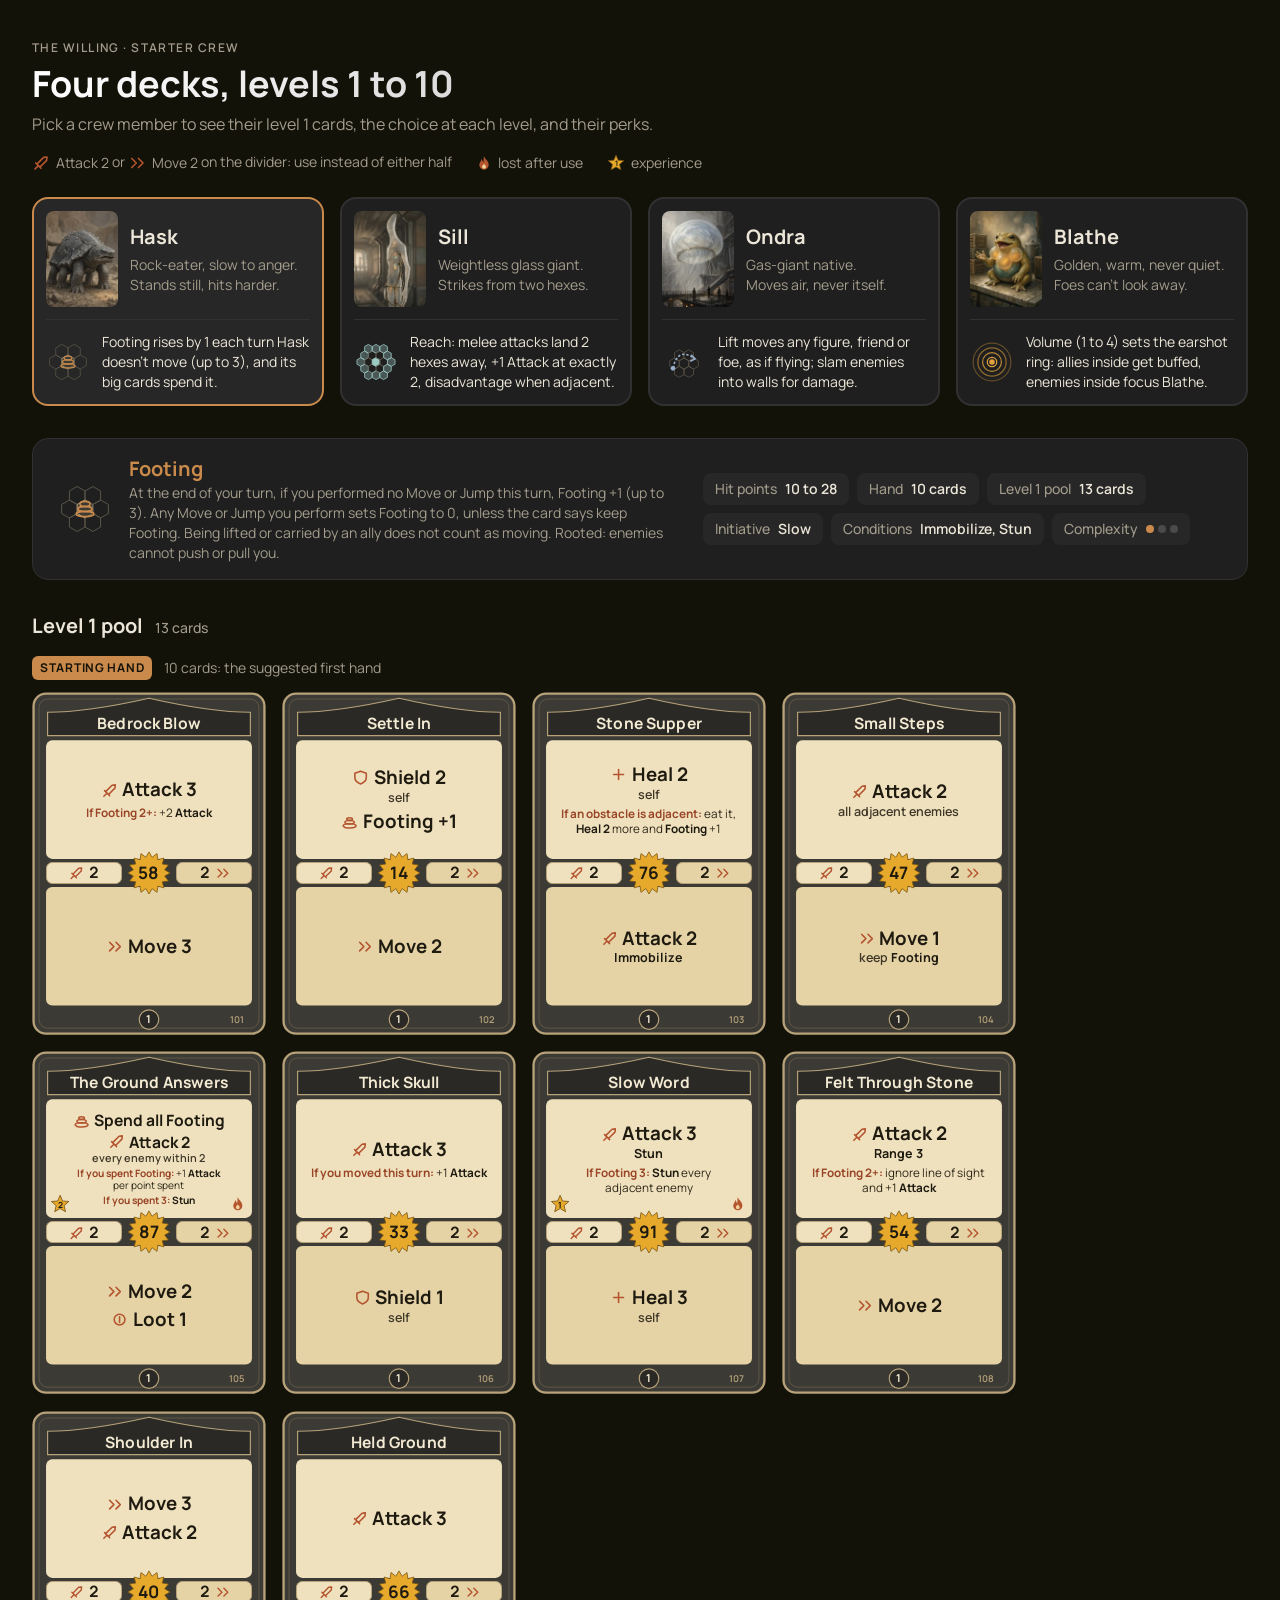
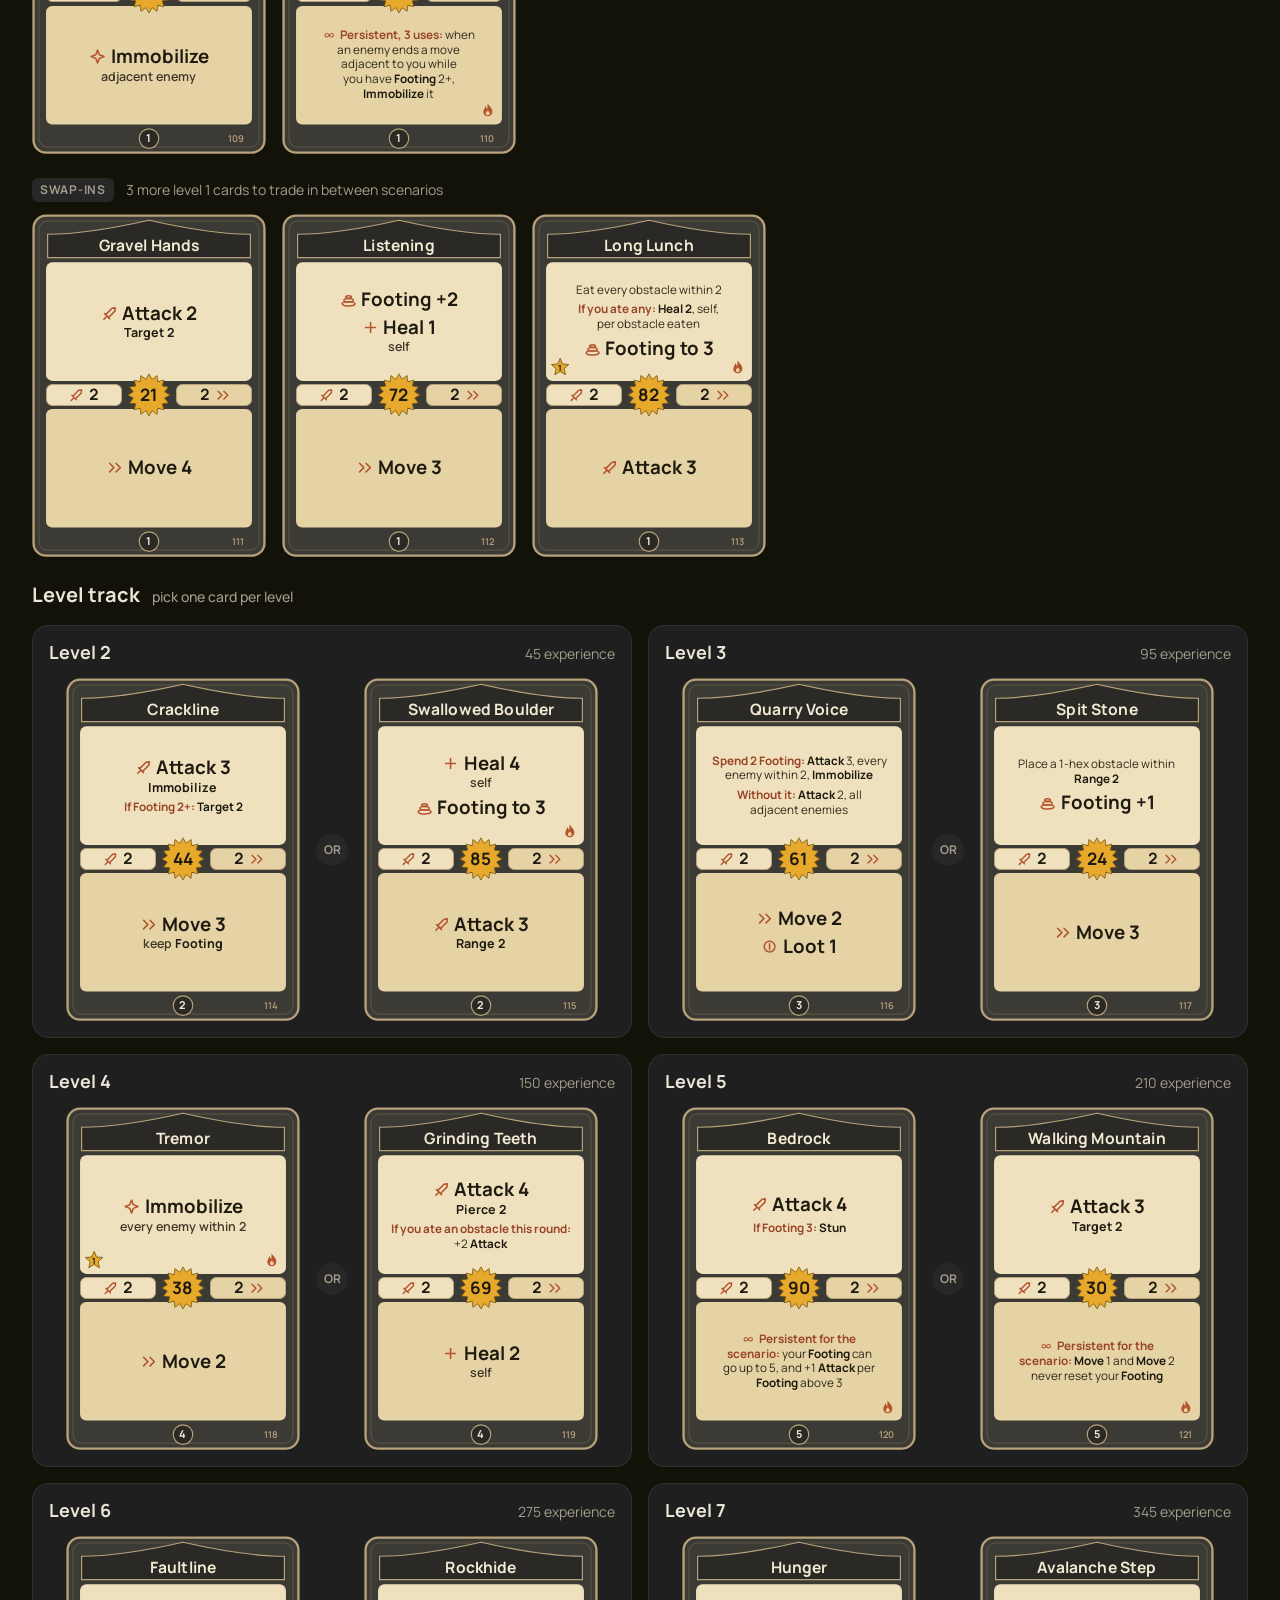
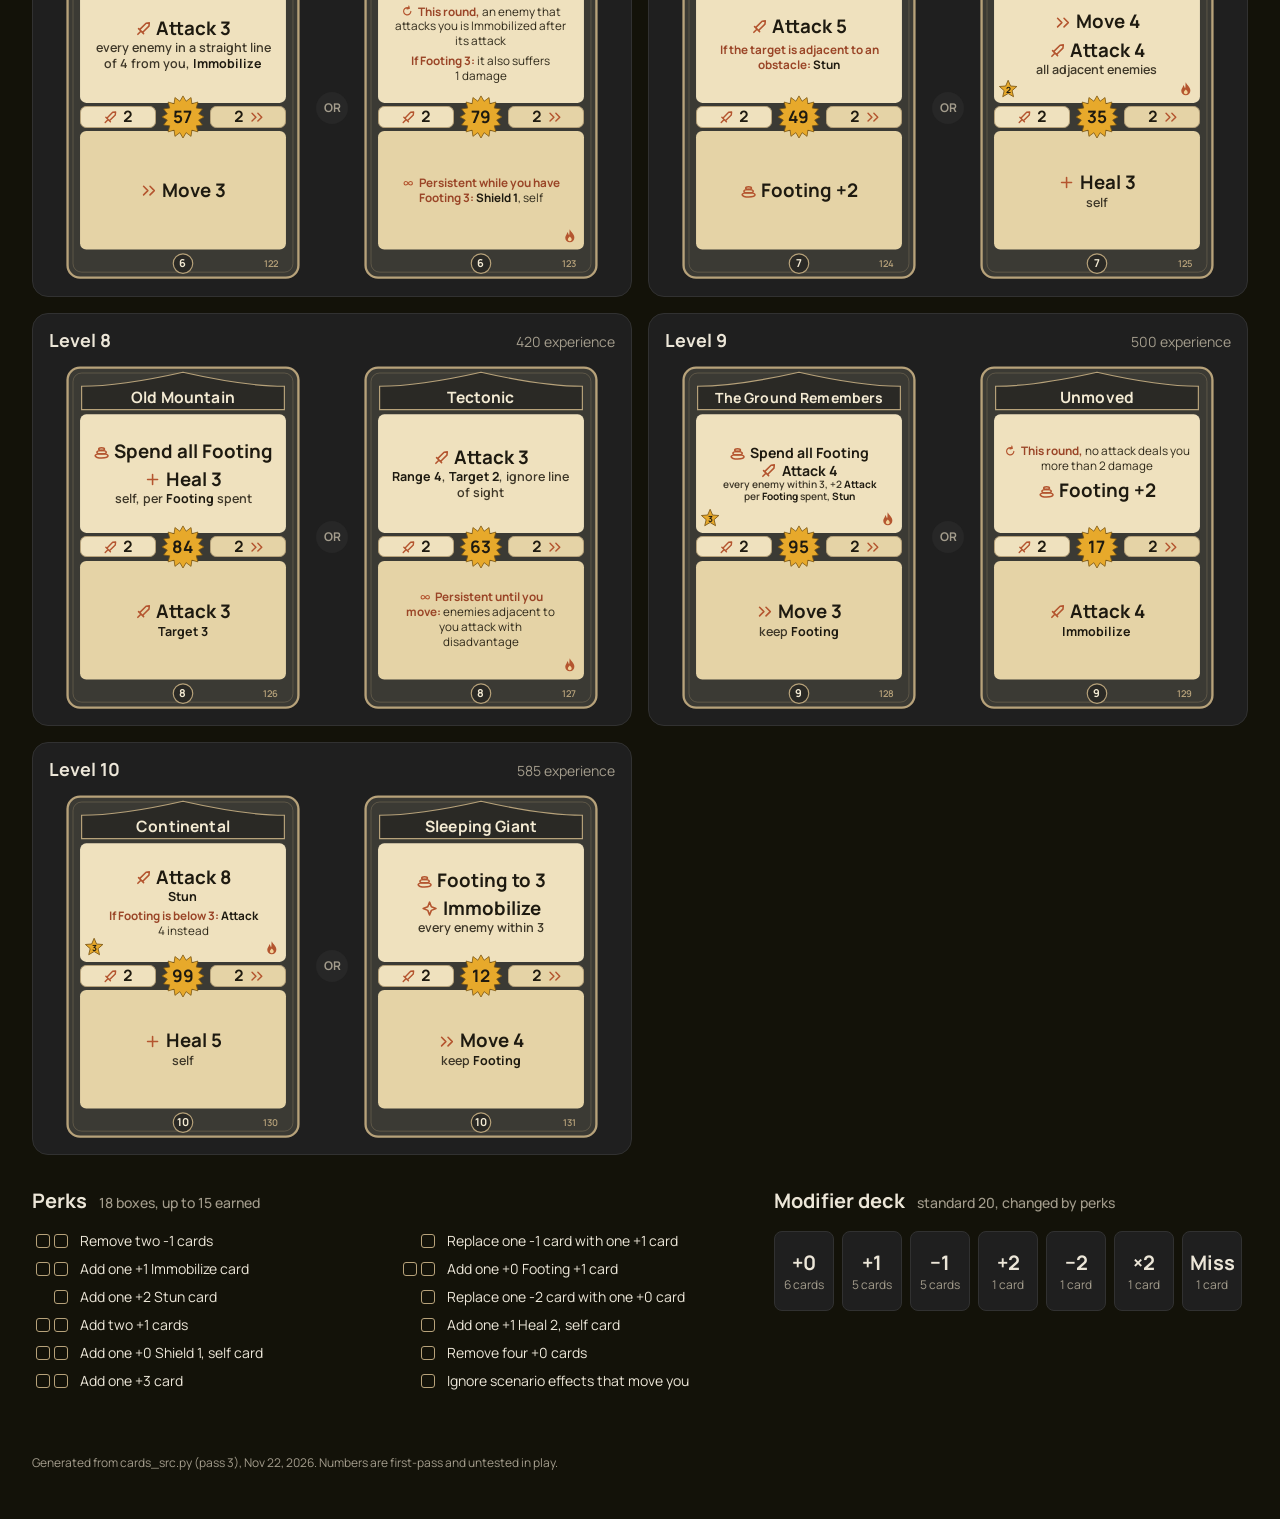
==== commit 57c54ba9: "cards: alignment pass (title clearance, centred basic tabs, level baseline, persistent icon inline)" ====
--- a/cards/index.html
+++ b/cards/index.html
@@ -3,7 +3,7 @@
 <title>The Willing: starter crew cards</title>
 <link rel="preconnect" href="https://fonts.googleapis.com"><link rel="preconnect" href="https://fonts.gstatic.com" crossorigin>
 <link href="https://fonts.googleapis.com/css2?family=Manrope:wght@400;500;600;700&display=swap" rel="stylesheet">
-<link rel="stylesheet" href="cards.css?v=202611222314"><link rel="stylesheet" href="art.css?v=202611222314">
+<link rel="stylesheet" href="cards.css?v=202611231102"><link rel="stylesheet" href="art.css?v=202611231102">
 </head><body class="fitting"><svg width="0" height="0" style="position:absolute" aria-hidden="true"><symbol id="i-Attack" viewBox="0 0 24 24"><path d="M20 4 L19.5 8.5 L10.5 17.5 L6.5 13.5 L15.5 4.5 Z M5 12 L12 19 M8.2 15.8 L4 20" stroke="#B4552F" stroke-width="2.2" fill="none" stroke-linecap="round" stroke-linejoin="round"/></symbol><symbol id="i-Move" viewBox="0 0 24 24"><path d="M5 6 L11 12 L5 18 M14 6 L20 12 L14 18" stroke="#B4552F" stroke-width="2.2" fill="none" stroke-linecap="round" stroke-linejoin="round"/></symbol><symbol id="i-Jump" viewBox="0 0 24 24"><path d="M3 19 Q12 1 21 19 M17 15 L21 19 L22 14" stroke="#B4552F" stroke-width="2.2" fill="none" stroke-linecap="round" stroke-linejoin="round"/></symbol><symbol id="i-Heal" viewBox="0 0 24 24"><path d="M12 5 V19 M5 12 H19" stroke="#B4552F" stroke-width="2.2" fill="none" stroke-linecap="round" stroke-linejoin="round" stroke-width="3"/></symbol><symbol id="i-Shield" viewBox="0 0 24 24"><path d="M12 3 L20 6 V12 Q20 18 12 21 Q4 18 4 12 V6 Z" stroke="#B4552F" stroke-width="2.2" fill="none" stroke-linecap="round" stroke-linejoin="round"/></symbol><symbol id="i-Lift" viewBox="0 0 24 24"><path d="M4 19 Q6 6 18 6 M14 2 L18 6 L14 10 M3 21 H9" stroke="#B4552F" stroke-width="2.2" fill="none" stroke-linecap="round" stroke-linejoin="round"/></symbol><symbol id="i-Push" viewBox="0 0 24 24"><path d="M4 12 H18 M13 7 L18 12 L13 17 M21 5 V19" stroke="#B4552F" stroke-width="2.2" fill="none" stroke-linecap="round" stroke-linejoin="round"/></symbol><symbol id="i-Pull" viewBox="0 0 24 24"><path d="M20 12 H6 M11 7 L6 12 L11 17 M3 5 V19" stroke="#B4552F" stroke-width="2.2" fill="none" stroke-linecap="round" stroke-linejoin="round"/></symbol><symbol id="i-Loot" viewBox="0 0 24 24"><circle cx="12" cy="12" r="7.5" stroke="#B4552F" stroke-width="2.2" fill="none" stroke-linecap="round" stroke-linejoin="round"/><path d="M12 8 V16" stroke="#B4552F" stroke-width="2.2" fill="none" stroke-linecap="round" stroke-linejoin="round"/></symbol><symbol id="i-Footing" viewBox="0 0 24 24"><ellipse cx="12" cy="18" rx="9" ry="3" stroke="#B4552F" stroke-width="2.2" fill="none" stroke-linecap="round" stroke-linejoin="round"/><ellipse cx="12" cy="13" rx="6.5" ry="2.4" stroke="#B4552F" stroke-width="2.2" fill="none" stroke-linecap="round" stroke-linejoin="round"/><ellipse cx="12" cy="8.5" rx="4" ry="1.8" stroke="#B4552F" stroke-width="2.2" fill="none" stroke-linecap="round" stroke-linejoin="round"/></symbol><symbol id="i-Volume" viewBox="0 0 24 24"><path d="M4 9 H8 L13 5 V19 L8 15 H4 Z M16 9 Q18 12 16 15 M19 6 Q23 12 19 18" stroke="#B4552F" stroke-width="2.2" fill="none" stroke-linecap="round" stroke-linejoin="round"/></symbol><symbol id="i-Cond" viewBox="0 0 24 24"><path d="M12 3 L14.5 9.5 L21 12 L14.5 14.5 L12 21 L9.5 14.5 L3 12 L9.5 9.5 Z" stroke="#B4552F" stroke-width="2.2" fill="none" stroke-linecap="round" stroke-linejoin="round"/></symbol><symbol id="i-Persist" viewBox="0 0 24 24"><path d="M12 12 C9 7 4 8 4 12 C4 16 9 17 12 12 C15 7 20 8 20 12 C20 16 15 17 12 12 Z" stroke="#B4552F" stroke-width="2.2" fill="none" stroke-linecap="round" stroke-linejoin="round"/></symbol><symbol id="i-Round" viewBox="0 0 24 24"><path d="M19 12 A7 7 0 1 1 15.5 6 M15 2 L16 6.5 L11.5 7.5" stroke="#B4552F" stroke-width="2.2" fill="none" stroke-linecap="round" stroke-linejoin="round"/></symbol><symbol id="i-Obstacle" viewBox="0 0 24 24"><path d="M3 19 L8 9 L12 13 L15 7 L21 19 Z" stroke="#B4552F" stroke-width="2.2" fill="none" stroke-linecap="round" stroke-linejoin="round"/></symbol></svg>
 <header class="top"><div class="wrap"><p class="eyebrow">The Willing · Starter crew</p>
 <h1>Four decks, levels 1 to 10</h1>
@@ -17,534 +17,348 @@
 <div class="grp"><div class="grp-h"><span class="tag tag-on">Starting hand</span><span class="note">10 cards: the suggested first hand</span></div><div class="grid"><article class="card c-hask" data-num="101" aria-label="Bedrock Blow, level 1, initiative 58"><svg class="deco" viewBox="0 0 300 440" aria-hidden="true">
 <rect x="2" y="2" width="296" height="436" rx="16" fill="#3B3A34" stroke="#B7A27A" stroke-width="3"/>
 <rect x="9" y="9" width="282" height="422" rx="11" fill="none" stroke="#B7A27A" stroke-opacity=".35" stroke-width="1"/>
-<path d="M20 54 L20 28 Q70 28 150 10 Q230 28 280 28 L280 54 Z" fill="#2A2925" stroke="#B7A27A" stroke-width="1.5"/>
-<rect x="18" y="62" width="264" height="152" rx="8" fill="#EFE1BE"/>
-<rect x="18" y="250" width="264" height="152" rx="8" fill="#E5D3A6"/>
-<path class="tab-a" d="M18 206 H118 V246 H26 a8 8 0 0 1 -8 -8 Z" fill="#EFE1BE" stroke="#B7A27A" stroke-width="1.5"/>
-<path class="tab-m" d="M282 258 H182 V218 H274 a8 8 0 0 1 8 8 Z" fill="#E5D3A6" stroke="#B7A27A" stroke-width="1.5"/>
-<use class="ba-ic" href="#i-Attack" x="28" y="221" width="22" height="22"/>
-<text class="ba-n" x="58" y="234.1" font-size="22" font-weight="700" fill="#1E1A10" dominant-baseline="middle">2</text>
-<use class="bm-ic" href="#i-Move" x="250" y="221" width="22" height="22"/>
-<text class="bm-n" x="242" y="234.1" font-size="22" font-weight="700" fill="#1E1A10" text-anchor="end" dominant-baseline="middle">2</text>
+<path d="M20 56 L20 26 Q70 26 150 8 Q230 26 280 26 L280 56 Z" fill="#2A2925" stroke="#B7A27A" stroke-width="1.5"/>
+<rect x="18" y="62" width="264" height="152" rx="8" fill="#EFE1BE"/>
+<rect x="18" y="250" width="264" height="152" rx="8" fill="#E5D3A6"/>
 <polygon class="burst" points="150.0,205.0 154.0,211.9 160.3,207.1 161.4,215.0 169.1,212.9 167.0,220.6 174.9,221.7 170.1,228.0 177.0,232.0 170.1,236.0 174.9,242.3 167.0,243.4 169.1,251.1 161.4,249.0 160.3,256.9 154.0,252.1 150.0,259.0 146.0,252.1 139.7,256.9 138.6,249.0 130.9,251.1 133.0,243.4 125.1,242.3 129.9,236.0 123.0,232.0 129.9,228.0 125.1,221.7 133.0,220.6 130.9,212.9 138.6,215.0 139.7,207.1 146.0,211.9" fill="#E7A92B" stroke="#7A5513" stroke-width="1"/>
 <text class="init" x="150" y="234.1" text-anchor="middle" dominant-baseline="middle" font-size="22" font-weight="700" fill="#1E1A10">58</text>
 <circle cx="150" cy="420" r="12.5" fill="#2A2925" stroke="#B7A27A" stroke-width="1.5"/>
-<text x="150" y="421" text-anchor="middle" dominant-baseline="middle" font-size="14" font-weight="700" fill="#F3EAD3">1</text>
-<text x="276" y="421" text-anchor="end" dominant-baseline="middle" font-size="12" font-weight="600" fill="#B7A27A">101</text>
-</svg><div class="title"><span>Bedrock Blow</span></div><div class="half top"><div class="in"><div class="ln ln-main"><div class="hd"><svg class="ic" width="22" height="22" aria-hidden="true"><use href="#i-Attack"/></svg><span>Attack 3</span></div></div><div class="ln ln-if"><span class="cnd">If Footing 2+:</span> +2 <b>Attack</b></div></div></div><div class="half bot"><div class="in"><div class="ln ln-main"><div class="hd"><svg class="ic" width="22" height="22" aria-hidden="true"><use href="#i-Move"/></svg><span>Move 3</span></div></div></div></div><span class="tip tip-a">Basic Attack 2</span><span class="tip tip-m">Basic Move 2</span></article><article class="card c-hask" data-num="102" aria-label="Settle In, level 1, initiative 14"><svg class="deco" viewBox="0 0 300 440" aria-hidden="true">
-<rect x="2" y="2" width="296" height="436" rx="16" fill="#3B3A34" stroke="#B7A27A" stroke-width="3"/>
-<rect x="9" y="9" width="282" height="422" rx="11" fill="none" stroke="#B7A27A" stroke-opacity=".35" stroke-width="1"/>
-<path d="M20 54 L20 28 Q70 28 150 10 Q230 28 280 28 L280 54 Z" fill="#2A2925" stroke="#B7A27A" stroke-width="1.5"/>
-<rect x="18" y="62" width="264" height="152" rx="8" fill="#EFE1BE"/>
-<rect x="18" y="250" width="264" height="152" rx="8" fill="#E5D3A6"/>
-<path class="tab-a" d="M18 206 H118 V246 H26 a8 8 0 0 1 -8 -8 Z" fill="#EFE1BE" stroke="#B7A27A" stroke-width="1.5"/>
-<path class="tab-m" d="M282 258 H182 V218 H274 a8 8 0 0 1 8 8 Z" fill="#E5D3A6" stroke="#B7A27A" stroke-width="1.5"/>
-<use class="ba-ic" href="#i-Attack" x="28" y="221" width="22" height="22"/>
-<text class="ba-n" x="58" y="234.1" font-size="22" font-weight="700" fill="#1E1A10" dominant-baseline="middle">2</text>
-<use class="bm-ic" href="#i-Move" x="250" y="221" width="22" height="22"/>
-<text class="bm-n" x="242" y="234.1" font-size="22" font-weight="700" fill="#1E1A10" text-anchor="end" dominant-baseline="middle">2</text>
+<text class="lvt" x="150" y="425" text-anchor="middle" font-size="14" font-weight="700" fill="#F3EAD3">1</text>
+<text class="cnum" x="272" y="425" text-anchor="end" font-size="12" font-weight="600" fill="#B7A27A">101</text>
+</svg><div class="title"><span>Bedrock Blow</span></div><div class="half top"><div class="in"><div class="ln ln-main"><div class="hd"><svg class="ic" width="22" height="22" aria-hidden="true"><use href="#i-Attack"/></svg><span>Attack 3</span></div></div><div class="ln ln-if"><span class="cnd">If Footing 2+:</span> +2 <b>Attack</b></div></div></div><div class="half bot"><div class="in"><div class="ln ln-main"><div class="hd"><svg class="ic" width="22" height="22" aria-hidden="true"><use href="#i-Move"/></svg><span>Move 3</span></div></div></div></div><div class="tab tab-a"><span class="tg"><svg class="ic ba-ic" width="20" height="20" aria-hidden="true"><use href="#i-Attack"/></svg><span class="tn ba-n">2</span></span></div><div class="tab tab-m"><span class="tg"><span class="tn bm-n">2</span><svg class="ic bm-ic" width="20" height="20" aria-hidden="true"><use href="#i-Move"/></svg></span></div><span class="tip tip-a">Basic Attack 2</span><span class="tip tip-m">Basic Move 2</span></article><article class="card c-hask" data-num="102" aria-label="Settle In, level 1, initiative 14"><svg class="deco" viewBox="0 0 300 440" aria-hidden="true">
+<rect x="2" y="2" width="296" height="436" rx="16" fill="#3B3A34" stroke="#B7A27A" stroke-width="3"/>
+<rect x="9" y="9" width="282" height="422" rx="11" fill="none" stroke="#B7A27A" stroke-opacity=".35" stroke-width="1"/>
+<path d="M20 56 L20 26 Q70 26 150 8 Q230 26 280 26 L280 56 Z" fill="#2A2925" stroke="#B7A27A" stroke-width="1.5"/>
+<rect x="18" y="62" width="264" height="152" rx="8" fill="#EFE1BE"/>
+<rect x="18" y="250" width="264" height="152" rx="8" fill="#E5D3A6"/>
 <polygon class="burst" points="150.0,205.0 154.0,211.9 160.3,207.1 161.4,215.0 169.1,212.9 167.0,220.6 174.9,221.7 170.1,228.0 177.0,232.0 170.1,236.0 174.9,242.3 167.0,243.4 169.1,251.1 161.4,249.0 160.3,256.9 154.0,252.1 150.0,259.0 146.0,252.1 139.7,256.9 138.6,249.0 130.9,251.1 133.0,243.4 125.1,242.3 129.9,236.0 123.0,232.0 129.9,228.0 125.1,221.7 133.0,220.6 130.9,212.9 138.6,215.0 139.7,207.1 146.0,211.9" fill="#E7A92B" stroke="#7A5513" stroke-width="1"/>
 <text class="init" x="150" y="234.1" text-anchor="middle" dominant-baseline="middle" font-size="22" font-weight="700" fill="#1E1A10">14</text>
 <circle cx="150" cy="420" r="12.5" fill="#2A2925" stroke="#B7A27A" stroke-width="1.5"/>
-<text x="150" y="421" text-anchor="middle" dominant-baseline="middle" font-size="14" font-weight="700" fill="#F3EAD3">1</text>
-<text x="276" y="421" text-anchor="end" dominant-baseline="middle" font-size="12" font-weight="600" fill="#B7A27A">102</text>
-</svg><div class="title"><span>Settle In</span></div><div class="half top"><div class="in"><div class="ln ln-main"><div class="hd"><svg class="ic" width="22" height="22" aria-hidden="true"><use href="#i-Shield"/></svg><span>Shield 2</span></div><div class="sub">self</div></div><div class="ln ln-main"><div class="hd"><svg class="ic" width="22" height="22" aria-hidden="true"><use href="#i-Footing"/></svg><span>Footing +1</span></div></div></div></div><div class="half bot"><div class="in"><div class="ln ln-main"><div class="hd"><svg class="ic" width="22" height="22" aria-hidden="true"><use href="#i-Move"/></svg><span>Move 2</span></div></div></div></div><span class="tip tip-a">Basic Attack 2</span><span class="tip tip-m">Basic Move 2</span></article><article class="card c-hask" data-num="103" aria-label="Stone Supper, level 1, initiative 76"><svg class="deco" viewBox="0 0 300 440" aria-hidden="true">
-<rect x="2" y="2" width="296" height="436" rx="16" fill="#3B3A34" stroke="#B7A27A" stroke-width="3"/>
-<rect x="9" y="9" width="282" height="422" rx="11" fill="none" stroke="#B7A27A" stroke-opacity=".35" stroke-width="1"/>
-<path d="M20 54 L20 28 Q70 28 150 10 Q230 28 280 28 L280 54 Z" fill="#2A2925" stroke="#B7A27A" stroke-width="1.5"/>
-<rect x="18" y="62" width="264" height="152" rx="8" fill="#EFE1BE"/>
-<rect x="18" y="250" width="264" height="152" rx="8" fill="#E5D3A6"/>
-<path class="tab-a" d="M18 206 H118 V246 H26 a8 8 0 0 1 -8 -8 Z" fill="#EFE1BE" stroke="#B7A27A" stroke-width="1.5"/>
-<path class="tab-m" d="M282 258 H182 V218 H274 a8 8 0 0 1 8 8 Z" fill="#E5D3A6" stroke="#B7A27A" stroke-width="1.5"/>
-<use class="ba-ic" href="#i-Attack" x="28" y="221" width="22" height="22"/>
-<text class="ba-n" x="58" y="234.1" font-size="22" font-weight="700" fill="#1E1A10" dominant-baseline="middle">2</text>
-<use class="bm-ic" href="#i-Move" x="250" y="221" width="22" height="22"/>
-<text class="bm-n" x="242" y="234.1" font-size="22" font-weight="700" fill="#1E1A10" text-anchor="end" dominant-baseline="middle">2</text>
+<text class="lvt" x="150" y="425" text-anchor="middle" font-size="14" font-weight="700" fill="#F3EAD3">1</text>
+<text class="cnum" x="272" y="425" text-anchor="end" font-size="12" font-weight="600" fill="#B7A27A">102</text>
+</svg><div class="title"><span>Settle In</span></div><div class="half top"><div class="in"><div class="ln ln-main"><div class="hd"><svg class="ic" width="22" height="22" aria-hidden="true"><use href="#i-Shield"/></svg><span>Shield 2</span></div><div class="sub">self</div></div><div class="ln ln-main"><div class="hd"><svg class="ic" width="22" height="22" aria-hidden="true"><use href="#i-Footing"/></svg><span>Footing +1</span></div></div></div></div><div class="half bot"><div class="in"><div class="ln ln-main"><div class="hd"><svg class="ic" width="22" height="22" aria-hidden="true"><use href="#i-Move"/></svg><span>Move 2</span></div></div></div></div><div class="tab tab-a"><span class="tg"><svg class="ic ba-ic" width="20" height="20" aria-hidden="true"><use href="#i-Attack"/></svg><span class="tn ba-n">2</span></span></div><div class="tab tab-m"><span class="tg"><span class="tn bm-n">2</span><svg class="ic bm-ic" width="20" height="20" aria-hidden="true"><use href="#i-Move"/></svg></span></div><span class="tip tip-a">Basic Attack 2</span><span class="tip tip-m">Basic Move 2</span></article><article class="card c-hask" data-num="103" aria-label="Stone Supper, level 1, initiative 76"><svg class="deco" viewBox="0 0 300 440" aria-hidden="true">
+<rect x="2" y="2" width="296" height="436" rx="16" fill="#3B3A34" stroke="#B7A27A" stroke-width="3"/>
+<rect x="9" y="9" width="282" height="422" rx="11" fill="none" stroke="#B7A27A" stroke-opacity=".35" stroke-width="1"/>
+<path d="M20 56 L20 26 Q70 26 150 8 Q230 26 280 26 L280 56 Z" fill="#2A2925" stroke="#B7A27A" stroke-width="1.5"/>
+<rect x="18" y="62" width="264" height="152" rx="8" fill="#EFE1BE"/>
+<rect x="18" y="250" width="264" height="152" rx="8" fill="#E5D3A6"/>
 <polygon class="burst" points="150.0,205.0 154.0,211.9 160.3,207.1 161.4,215.0 169.1,212.9 167.0,220.6 174.9,221.7 170.1,228.0 177.0,232.0 170.1,236.0 174.9,242.3 167.0,243.4 169.1,251.1 161.4,249.0 160.3,256.9 154.0,252.1 150.0,259.0 146.0,252.1 139.7,256.9 138.6,249.0 130.9,251.1 133.0,243.4 125.1,242.3 129.9,236.0 123.0,232.0 129.9,228.0 125.1,221.7 133.0,220.6 130.9,212.9 138.6,215.0 139.7,207.1 146.0,211.9" fill="#E7A92B" stroke="#7A5513" stroke-width="1"/>
 <text class="init" x="150" y="234.1" text-anchor="middle" dominant-baseline="middle" font-size="22" font-weight="700" fill="#1E1A10">76</text>
 <circle cx="150" cy="420" r="12.5" fill="#2A2925" stroke="#B7A27A" stroke-width="1.5"/>
-<text x="150" y="421" text-anchor="middle" dominant-baseline="middle" font-size="14" font-weight="700" fill="#F3EAD3">1</text>
-<text x="276" y="421" text-anchor="end" dominant-baseline="middle" font-size="12" font-weight="600" fill="#B7A27A">103</text>
-</svg><div class="title"><span>Stone Supper</span></div><div class="half top"><div class="in"><div class="ln ln-main"><div class="hd"><svg class="ic" width="22" height="22" aria-hidden="true"><use href="#i-Heal"/></svg><span>Heal 2</span></div><div class="sub">self</div></div><div class="ln ln-if"><span class="cnd">If an obstacle is adjacent:</span> eat it, <b>Heal 2</b> more and <b>Footing</b> +1</div></div></div><div class="half bot"><div class="in"><div class="ln ln-main"><div class="hd"><svg class="ic" width="22" height="22" aria-hidden="true"><use href="#i-Attack"/></svg><span>Attack 2</span></div><div class="sub"><b>Immobilize</b></div></div></div></div><span class="tip tip-a">Basic Attack 2</span><span class="tip tip-m">Basic Move 2</span></article><article class="card c-hask" data-num="104" aria-label="Small Steps, level 1, initiative 47"><svg class="deco" viewBox="0 0 300 440" aria-hidden="true">
-<rect x="2" y="2" width="296" height="436" rx="16" fill="#3B3A34" stroke="#B7A27A" stroke-width="3"/>
-<rect x="9" y="9" width="282" height="422" rx="11" fill="none" stroke="#B7A27A" stroke-opacity=".35" stroke-width="1"/>
-<path d="M20 54 L20 28 Q70 28 150 10 Q230 28 280 28 L280 54 Z" fill="#2A2925" stroke="#B7A27A" stroke-width="1.5"/>
-<rect x="18" y="62" width="264" height="152" rx="8" fill="#EFE1BE"/>
-<rect x="18" y="250" width="264" height="152" rx="8" fill="#E5D3A6"/>
-<path class="tab-a" d="M18 206 H118 V246 H26 a8 8 0 0 1 -8 -8 Z" fill="#EFE1BE" stroke="#B7A27A" stroke-width="1.5"/>
-<path class="tab-m" d="M282 258 H182 V218 H274 a8 8 0 0 1 8 8 Z" fill="#E5D3A6" stroke="#B7A27A" stroke-width="1.5"/>
-<use class="ba-ic" href="#i-Attack" x="28" y="221" width="22" height="22"/>
-<text class="ba-n" x="58" y="234.1" font-size="22" font-weight="700" fill="#1E1A10" dominant-baseline="middle">2</text>
-<use class="bm-ic" href="#i-Move" x="250" y="221" width="22" height="22"/>
-<text class="bm-n" x="242" y="234.1" font-size="22" font-weight="700" fill="#1E1A10" text-anchor="end" dominant-baseline="middle">2</text>
+<text class="lvt" x="150" y="425" text-anchor="middle" font-size="14" font-weight="700" fill="#F3EAD3">1</text>
+<text class="cnum" x="272" y="425" text-anchor="end" font-size="12" font-weight="600" fill="#B7A27A">103</text>
+</svg><div class="title"><span>Stone Supper</span></div><div class="half top"><div class="in"><div class="ln ln-main"><div class="hd"><svg class="ic" width="22" height="22" aria-hidden="true"><use href="#i-Heal"/></svg><span>Heal 2</span></div><div class="sub">self</div></div><div class="ln ln-if"><span class="cnd">If an obstacle is adjacent:</span> eat it, <b>Heal 2</b> more and <b>Footing</b> +1</div></div></div><div class="half bot"><div class="in"><div class="ln ln-main"><div class="hd"><svg class="ic" width="22" height="22" aria-hidden="true"><use href="#i-Attack"/></svg><span>Attack 2</span></div><div class="sub"><b>Immobilize</b></div></div></div></div><div class="tab tab-a"><span class="tg"><svg class="ic ba-ic" width="20" height="20" aria-hidden="true"><use href="#i-Attack"/></svg><span class="tn ba-n">2</span></span></div><div class="tab tab-m"><span class="tg"><span class="tn bm-n">2</span><svg class="ic bm-ic" width="20" height="20" aria-hidden="true"><use href="#i-Move"/></svg></span></div><span class="tip tip-a">Basic Attack 2</span><span class="tip tip-m">Basic Move 2</span></article><article class="card c-hask" data-num="104" aria-label="Small Steps, level 1, initiative 47"><svg class="deco" viewBox="0 0 300 440" aria-hidden="true">
+<rect x="2" y="2" width="296" height="436" rx="16" fill="#3B3A34" stroke="#B7A27A" stroke-width="3"/>
+<rect x="9" y="9" width="282" height="422" rx="11" fill="none" stroke="#B7A27A" stroke-opacity=".35" stroke-width="1"/>
+<path d="M20 56 L20 26 Q70 26 150 8 Q230 26 280 26 L280 56 Z" fill="#2A2925" stroke="#B7A27A" stroke-width="1.5"/>
+<rect x="18" y="62" width="264" height="152" rx="8" fill="#EFE1BE"/>
+<rect x="18" y="250" width="264" height="152" rx="8" fill="#E5D3A6"/>
 <polygon class="burst" points="150.0,205.0 154.0,211.9 160.3,207.1 161.4,215.0 169.1,212.9 167.0,220.6 174.9,221.7 170.1,228.0 177.0,232.0 170.1,236.0 174.9,242.3 167.0,243.4 169.1,251.1 161.4,249.0 160.3,256.9 154.0,252.1 150.0,259.0 146.0,252.1 139.7,256.9 138.6,249.0 130.9,251.1 133.0,243.4 125.1,242.3 129.9,236.0 123.0,232.0 129.9,228.0 125.1,221.7 133.0,220.6 130.9,212.9 138.6,215.0 139.7,207.1 146.0,211.9" fill="#E7A92B" stroke="#7A5513" stroke-width="1"/>
 <text class="init" x="150" y="234.1" text-anchor="middle" dominant-baseline="middle" font-size="22" font-weight="700" fill="#1E1A10">47</text>
 <circle cx="150" cy="420" r="12.5" fill="#2A2925" stroke="#B7A27A" stroke-width="1.5"/>
-<text x="150" y="421" text-anchor="middle" dominant-baseline="middle" font-size="14" font-weight="700" fill="#F3EAD3">1</text>
-<text x="276" y="421" text-anchor="end" dominant-baseline="middle" font-size="12" font-weight="600" fill="#B7A27A">104</text>
-</svg><div class="title"><span>Small Steps</span></div><div class="half top"><div class="in"><div class="ln ln-main"><div class="hd"><svg class="ic" width="22" height="22" aria-hidden="true"><use href="#i-Attack"/></svg><span>Attack 2</span></div><div class="sub">all adjacent enemies</div></div></div></div><div class="half bot"><div class="in"><div class="ln ln-main"><div class="hd"><svg class="ic" width="22" height="22" aria-hidden="true"><use href="#i-Move"/></svg><span>Move 1</span></div><div class="sub">keep <b>Footing</b></div></div></div></div><span class="tip tip-a">Basic Attack 2</span><span class="tip tip-m">Basic Move 2</span></article><article class="card c-hask" data-num="105" aria-label="The Ground Answers, level 1, initiative 87"><svg class="deco" viewBox="0 0 300 440" aria-hidden="true">
-<rect x="2" y="2" width="296" height="436" rx="16" fill="#3B3A34" stroke="#B7A27A" stroke-width="3"/>
-<rect x="9" y="9" width="282" height="422" rx="11" fill="none" stroke="#B7A27A" stroke-opacity=".35" stroke-width="1"/>
-<path d="M20 54 L20 28 Q70 28 150 10 Q230 28 280 28 L280 54 Z" fill="#2A2925" stroke="#B7A27A" stroke-width="1.5"/>
-<rect x="18" y="62" width="264" height="152" rx="8" fill="#EFE1BE"/>
-<rect x="18" y="250" width="264" height="152" rx="8" fill="#E5D3A6"/>
-<path class="tab-a" d="M18 206 H118 V246 H26 a8 8 0 0 1 -8 -8 Z" fill="#EFE1BE" stroke="#B7A27A" stroke-width="1.5"/>
-<path class="tab-m" d="M282 258 H182 V218 H274 a8 8 0 0 1 8 8 Z" fill="#E5D3A6" stroke="#B7A27A" stroke-width="1.5"/>
-<use class="ba-ic" href="#i-Attack" x="28" y="221" width="22" height="22"/>
-<text class="ba-n" x="58" y="234.1" font-size="22" font-weight="700" fill="#1E1A10" dominant-baseline="middle">2</text>
-<use class="bm-ic" href="#i-Move" x="250" y="221" width="22" height="22"/>
-<text class="bm-n" x="242" y="234.1" font-size="22" font-weight="700" fill="#1E1A10" text-anchor="end" dominant-baseline="middle">2</text>
+<text class="lvt" x="150" y="425" text-anchor="middle" font-size="14" font-weight="700" fill="#F3EAD3">1</text>
+<text class="cnum" x="272" y="425" text-anchor="end" font-size="12" font-weight="600" fill="#B7A27A">104</text>
+</svg><div class="title"><span>Small Steps</span></div><div class="half top"><div class="in"><div class="ln ln-main"><div class="hd"><svg class="ic" width="22" height="22" aria-hidden="true"><use href="#i-Attack"/></svg><span>Attack 2</span></div><div class="sub">all adjacent enemies</div></div></div></div><div class="half bot"><div class="in"><div class="ln ln-main"><div class="hd"><svg class="ic" width="22" height="22" aria-hidden="true"><use href="#i-Move"/></svg><span>Move 1</span></div><div class="sub">keep <b>Footing</b></div></div></div></div><div class="tab tab-a"><span class="tg"><svg class="ic ba-ic" width="20" height="20" aria-hidden="true"><use href="#i-Attack"/></svg><span class="tn ba-n">2</span></span></div><div class="tab tab-m"><span class="tg"><span class="tn bm-n">2</span><svg class="ic bm-ic" width="20" height="20" aria-hidden="true"><use href="#i-Move"/></svg></span></div><span class="tip tip-a">Basic Attack 2</span><span class="tip tip-m">Basic Move 2</span></article><article class="card c-hask" data-num="105" aria-label="The Ground Answers, level 1, initiative 87"><svg class="deco" viewBox="0 0 300 440" aria-hidden="true">
+<rect x="2" y="2" width="296" height="436" rx="16" fill="#3B3A34" stroke="#B7A27A" stroke-width="3"/>
+<rect x="9" y="9" width="282" height="422" rx="11" fill="none" stroke="#B7A27A" stroke-opacity=".35" stroke-width="1"/>
+<path d="M20 56 L20 26 Q70 26 150 8 Q230 26 280 26 L280 56 Z" fill="#2A2925" stroke="#B7A27A" stroke-width="1.5"/>
+<rect x="18" y="62" width="264" height="152" rx="8" fill="#EFE1BE"/>
+<rect x="18" y="250" width="264" height="152" rx="8" fill="#E5D3A6"/>
 <polygon class="burst" points="150.0,205.0 154.0,211.9 160.3,207.1 161.4,215.0 169.1,212.9 167.0,220.6 174.9,221.7 170.1,228.0 177.0,232.0 170.1,236.0 174.9,242.3 167.0,243.4 169.1,251.1 161.4,249.0 160.3,256.9 154.0,252.1 150.0,259.0 146.0,252.1 139.7,256.9 138.6,249.0 130.9,251.1 133.0,243.4 125.1,242.3 129.9,236.0 123.0,232.0 129.9,228.0 125.1,221.7 133.0,220.6 130.9,212.9 138.6,215.0 139.7,207.1 146.0,211.9" fill="#E7A92B" stroke="#7A5513" stroke-width="1"/>
 <text class="init" x="150" y="234.1" text-anchor="middle" dominant-baseline="middle" font-size="22" font-weight="700" fill="#1E1A10">87</text>
 <circle cx="150" cy="420" r="12.5" fill="#2A2925" stroke="#B7A27A" stroke-width="1.5"/>
-<text x="150" y="421" text-anchor="middle" dominant-baseline="middle" font-size="14" font-weight="700" fill="#F3EAD3">1</text>
-<text x="276" y="421" text-anchor="end" dominant-baseline="middle" font-size="12" font-weight="600" fill="#B7A27A">105</text>
-</svg><div class="title"><span>The Ground Answers</span></div><div class="half top padded"><div class="in"><div class="ln ln-main"><div class="hd"><svg class="ic" width="22" height="22" aria-hidden="true"><use href="#i-Footing"/></svg><span>Spend all Footing</span></div></div><div class="ln ln-main"><div class="hd"><svg class="ic" width="22" height="22" aria-hidden="true"><use href="#i-Attack"/></svg><span>Attack 2</span></div><div class="sub">every enemy within 2</div></div><div class="ln ln-if"><span class="cnd">If you spent Footing:</span> +1 <b>Attack</b> per point spent</div><div class="ln ln-if"><span class="cnd">If you spent 3:</span> <b>Stun</b></div></div><svg class="loss" viewBox="0 0 24 24" width="20" height="20" role="img" aria-label="Lost when used"><title>Lost when used</title><path d="M12 2 C14 7 19 9 19 15 A7 7 0 0 1 5 15 C5 11 8 10 8 6 C10 8 10 10 11 11 C12 8 11 5 12 2 Z" fill="#B4552F"/><path d="M12 13 C13.5 15 15 16 15 17.5 A3 3 0 0 1 9 17.5 C9 16 10.5 15 12 13 Z" fill="#F2D49A"/></svg><svg class="xp" viewBox="0 0 24 24" width="26" height="26" role="img" aria-label="2 experience when used"><title>2 experience when used</title><path d="M12 1.5 L14.9 8.3 L22.3 8.9 L16.7 13.8 L18.4 21 L12 17.2 L5.6 21 L7.3 13.8 L1.7 8.9 L9.1 8.3 Z" fill="#E7A92B" stroke="#7A5513" stroke-width="1"/><text x="12" y="13.6" text-anchor="middle" dominant-baseline="middle" font-size="10" font-weight="700" fill="#1E1A10">2</text></svg></div><div class="half bot"><div class="in"><div class="ln ln-main"><div class="hd"><svg class="ic" width="22" height="22" aria-hidden="true"><use href="#i-Move"/></svg><span>Move 2</span></div></div><div class="ln ln-main"><div class="hd"><svg class="ic" width="22" height="22" aria-hidden="true"><use href="#i-Loot"/></svg><span>Loot 1</span></div></div></div></div><span class="tip tip-a">Basic Attack 2</span><span class="tip tip-m">Basic Move 2</span></article><article class="card c-hask" data-num="106" aria-label="Thick Skull, level 1, initiative 33"><svg class="deco" viewBox="0 0 300 440" aria-hidden="true">
-<rect x="2" y="2" width="296" height="436" rx="16" fill="#3B3A34" stroke="#B7A27A" stroke-width="3"/>
-<rect x="9" y="9" width="282" height="422" rx="11" fill="none" stroke="#B7A27A" stroke-opacity=".35" stroke-width="1"/>
-<path d="M20 54 L20 28 Q70 28 150 10 Q230 28 280 28 L280 54 Z" fill="#2A2925" stroke="#B7A27A" stroke-width="1.5"/>
-<rect x="18" y="62" width="264" height="152" rx="8" fill="#EFE1BE"/>
-<rect x="18" y="250" width="264" height="152" rx="8" fill="#E5D3A6"/>
-<path class="tab-a" d="M18 206 H118 V246 H26 a8 8 0 0 1 -8 -8 Z" fill="#EFE1BE" stroke="#B7A27A" stroke-width="1.5"/>
-<path class="tab-m" d="M282 258 H182 V218 H274 a8 8 0 0 1 8 8 Z" fill="#E5D3A6" stroke="#B7A27A" stroke-width="1.5"/>
-<use class="ba-ic" href="#i-Attack" x="28" y="221" width="22" height="22"/>
-<text class="ba-n" x="58" y="234.1" font-size="22" font-weight="700" fill="#1E1A10" dominant-baseline="middle">2</text>
-<use class="bm-ic" href="#i-Move" x="250" y="221" width="22" height="22"/>
-<text class="bm-n" x="242" y="234.1" font-size="22" font-weight="700" fill="#1E1A10" text-anchor="end" dominant-baseline="middle">2</text>
+<text class="lvt" x="150" y="425" text-anchor="middle" font-size="14" font-weight="700" fill="#F3EAD3">1</text>
+<text class="cnum" x="272" y="425" text-anchor="end" font-size="12" font-weight="600" fill="#B7A27A">105</text>
+</svg><div class="title"><span>The Ground Answers</span></div><div class="half top padded"><div class="in"><div class="ln ln-main"><div class="hd"><svg class="ic" width="22" height="22" aria-hidden="true"><use href="#i-Footing"/></svg><span>Spend all Footing</span></div></div><div class="ln ln-main"><div class="hd"><svg class="ic" width="22" height="22" aria-hidden="true"><use href="#i-Attack"/></svg><span>Attack 2</span></div><div class="sub">every enemy within 2</div></div><div class="ln ln-if"><span class="cnd">If you spent Footing:</span> +1 <b>Attack</b> per point spent</div><div class="ln ln-if"><span class="cnd">If you spent 3:</span> <b>Stun</b></div></div><svg class="loss" viewBox="0 0 24 24" width="20" height="20" role="img" aria-label="Lost when used"><title>Lost when used</title><path d="M12 2 C14 7 19 9 19 15 A7 7 0 0 1 5 15 C5 11 8 10 8 6 C10 8 10 10 11 11 C12 8 11 5 12 2 Z" fill="#B4552F"/><path d="M12 13 C13.5 15 15 16 15 17.5 A3 3 0 0 1 9 17.5 C9 16 10.5 15 12 13 Z" fill="#F2D49A"/></svg><svg class="xp" viewBox="0 0 24 24" width="26" height="26" role="img" aria-label="2 experience when used"><title>2 experience when used</title><path d="M12 1.5 L14.9 8.3 L22.3 8.9 L16.7 13.8 L18.4 21 L12 17.2 L5.6 21 L7.3 13.8 L1.7 8.9 L9.1 8.3 Z" fill="#E7A92B" stroke="#7A5513" stroke-width="1"/><text x="12" y="13.6" text-anchor="middle" dominant-baseline="middle" font-size="10" font-weight="700" fill="#1E1A10">2</text></svg></div><div class="half bot"><div class="in"><div class="ln ln-main"><div class="hd"><svg class="ic" width="22" height="22" aria-hidden="true"><use href="#i-Move"/></svg><span>Move 2</span></div></div><div class="ln ln-main"><div class="hd"><svg class="ic" width="22" height="22" aria-hidden="true"><use href="#i-Loot"/></svg><span>Loot 1</span></div></div></div></div><div class="tab tab-a"><span class="tg"><svg class="ic ba-ic" width="20" height="20" aria-hidden="true"><use href="#i-Attack"/></svg><span class="tn ba-n">2</span></span></div><div class="tab tab-m"><span class="tg"><span class="tn bm-n">2</span><svg class="ic bm-ic" width="20" height="20" aria-hidden="true"><use href="#i-Move"/></svg></span></div><span class="tip tip-a">Basic Attack 2</span><span class="tip tip-m">Basic Move 2</span></article><article class="card c-hask" data-num="106" aria-label="Thick Skull, level 1, initiative 33"><svg class="deco" viewBox="0 0 300 440" aria-hidden="true">
+<rect x="2" y="2" width="296" height="436" rx="16" fill="#3B3A34" stroke="#B7A27A" stroke-width="3"/>
+<rect x="9" y="9" width="282" height="422" rx="11" fill="none" stroke="#B7A27A" stroke-opacity=".35" stroke-width="1"/>
+<path d="M20 56 L20 26 Q70 26 150 8 Q230 26 280 26 L280 56 Z" fill="#2A2925" stroke="#B7A27A" stroke-width="1.5"/>
+<rect x="18" y="62" width="264" height="152" rx="8" fill="#EFE1BE"/>
+<rect x="18" y="250" width="264" height="152" rx="8" fill="#E5D3A6"/>
 <polygon class="burst" points="150.0,205.0 154.0,211.9 160.3,207.1 161.4,215.0 169.1,212.9 167.0,220.6 174.9,221.7 170.1,228.0 177.0,232.0 170.1,236.0 174.9,242.3 167.0,243.4 169.1,251.1 161.4,249.0 160.3,256.9 154.0,252.1 150.0,259.0 146.0,252.1 139.7,256.9 138.6,249.0 130.9,251.1 133.0,243.4 125.1,242.3 129.9,236.0 123.0,232.0 129.9,228.0 125.1,221.7 133.0,220.6 130.9,212.9 138.6,215.0 139.7,207.1 146.0,211.9" fill="#E7A92B" stroke="#7A5513" stroke-width="1"/>
 <text class="init" x="150" y="234.1" text-anchor="middle" dominant-baseline="middle" font-size="22" font-weight="700" fill="#1E1A10">33</text>
 <circle cx="150" cy="420" r="12.5" fill="#2A2925" stroke="#B7A27A" stroke-width="1.5"/>
-<text x="150" y="421" text-anchor="middle" dominant-baseline="middle" font-size="14" font-weight="700" fill="#F3EAD3">1</text>
-<text x="276" y="421" text-anchor="end" dominant-baseline="middle" font-size="12" font-weight="600" fill="#B7A27A">106</text>
-</svg><div class="title"><span>Thick Skull</span></div><div class="half top"><div class="in"><div class="ln ln-main"><div class="hd"><svg class="ic" width="22" height="22" aria-hidden="true"><use href="#i-Attack"/></svg><span>Attack 3</span></div></div><div class="ln ln-if"><span class="cnd">If you moved this turn:</span> +1 <b>Attack</b></div></div></div><div class="half bot"><div class="in"><div class="ln ln-main"><div class="hd"><svg class="ic" width="22" height="22" aria-hidden="true"><use href="#i-Shield"/></svg><span>Shield 1</span></div><div class="sub">self</div></div></div></div><span class="tip tip-a">Basic Attack 2</span><span class="tip tip-m">Basic Move 2</span></article><article class="card c-hask" data-num="107" aria-label="Slow Word, level 1, initiative 91"><svg class="deco" viewBox="0 0 300 440" aria-hidden="true">
-<rect x="2" y="2" width="296" height="436" rx="16" fill="#3B3A34" stroke="#B7A27A" stroke-width="3"/>
-<rect x="9" y="9" width="282" height="422" rx="11" fill="none" stroke="#B7A27A" stroke-opacity=".35" stroke-width="1"/>
-<path d="M20 54 L20 28 Q70 28 150 10 Q230 28 280 28 L280 54 Z" fill="#2A2925" stroke="#B7A27A" stroke-width="1.5"/>
-<rect x="18" y="62" width="264" height="152" rx="8" fill="#EFE1BE"/>
-<rect x="18" y="250" width="264" height="152" rx="8" fill="#E5D3A6"/>
-<path class="tab-a" d="M18 206 H118 V246 H26 a8 8 0 0 1 -8 -8 Z" fill="#EFE1BE" stroke="#B7A27A" stroke-width="1.5"/>
-<path class="tab-m" d="M282 258 H182 V218 H274 a8 8 0 0 1 8 8 Z" fill="#E5D3A6" stroke="#B7A27A" stroke-width="1.5"/>
-<use class="ba-ic" href="#i-Attack" x="28" y="221" width="22" height="22"/>
-<text class="ba-n" x="58" y="234.1" font-size="22" font-weight="700" fill="#1E1A10" dominant-baseline="middle">2</text>
-<use class="bm-ic" href="#i-Move" x="250" y="221" width="22" height="22"/>
-<text class="bm-n" x="242" y="234.1" font-size="22" font-weight="700" fill="#1E1A10" text-anchor="end" dominant-baseline="middle">2</text>
+<text class="lvt" x="150" y="425" text-anchor="middle" font-size="14" font-weight="700" fill="#F3EAD3">1</text>
+<text class="cnum" x="272" y="425" text-anchor="end" font-size="12" font-weight="600" fill="#B7A27A">106</text>
+</svg><div class="title"><span>Thick Skull</span></div><div class="half top"><div class="in"><div class="ln ln-main"><div class="hd"><svg class="ic" width="22" height="22" aria-hidden="true"><use href="#i-Attack"/></svg><span>Attack 3</span></div></div><div class="ln ln-if"><span class="cnd">If you moved this turn:</span> +1 <b>Attack</b></div></div></div><div class="half bot"><div class="in"><div class="ln ln-main"><div class="hd"><svg class="ic" width="22" height="22" aria-hidden="true"><use href="#i-Shield"/></svg><span>Shield 1</span></div><div class="sub">self</div></div></div></div><div class="tab tab-a"><span class="tg"><svg class="ic ba-ic" width="20" height="20" aria-hidden="true"><use href="#i-Attack"/></svg><span class="tn ba-n">2</span></span></div><div class="tab tab-m"><span class="tg"><span class="tn bm-n">2</span><svg class="ic bm-ic" width="20" height="20" aria-hidden="true"><use href="#i-Move"/></svg></span></div><span class="tip tip-a">Basic Attack 2</span><span class="tip tip-m">Basic Move 2</span></article><article class="card c-hask" data-num="107" aria-label="Slow Word, level 1, initiative 91"><svg class="deco" viewBox="0 0 300 440" aria-hidden="true">
+<rect x="2" y="2" width="296" height="436" rx="16" fill="#3B3A34" stroke="#B7A27A" stroke-width="3"/>
+<rect x="9" y="9" width="282" height="422" rx="11" fill="none" stroke="#B7A27A" stroke-opacity=".35" stroke-width="1"/>
+<path d="M20 56 L20 26 Q70 26 150 8 Q230 26 280 26 L280 56 Z" fill="#2A2925" stroke="#B7A27A" stroke-width="1.5"/>
+<rect x="18" y="62" width="264" height="152" rx="8" fill="#EFE1BE"/>
+<rect x="18" y="250" width="264" height="152" rx="8" fill="#E5D3A6"/>
 <polygon class="burst" points="150.0,205.0 154.0,211.9 160.3,207.1 161.4,215.0 169.1,212.9 167.0,220.6 174.9,221.7 170.1,228.0 177.0,232.0 170.1,236.0 174.9,242.3 167.0,243.4 169.1,251.1 161.4,249.0 160.3,256.9 154.0,252.1 150.0,259.0 146.0,252.1 139.7,256.9 138.6,249.0 130.9,251.1 133.0,243.4 125.1,242.3 129.9,236.0 123.0,232.0 129.9,228.0 125.1,221.7 133.0,220.6 130.9,212.9 138.6,215.0 139.7,207.1 146.0,211.9" fill="#E7A92B" stroke="#7A5513" stroke-width="1"/>
 <text class="init" x="150" y="234.1" text-anchor="middle" dominant-baseline="middle" font-size="22" font-weight="700" fill="#1E1A10">91</text>
 <circle cx="150" cy="420" r="12.5" fill="#2A2925" stroke="#B7A27A" stroke-width="1.5"/>
-<text x="150" y="421" text-anchor="middle" dominant-baseline="middle" font-size="14" font-weight="700" fill="#F3EAD3">1</text>
-<text x="276" y="421" text-anchor="end" dominant-baseline="middle" font-size="12" font-weight="600" fill="#B7A27A">107</text>
-</svg><div class="title"><span>Slow Word</span></div><div class="half top padded"><div class="in"><div class="ln ln-main"><div class="hd"><svg class="ic" width="22" height="22" aria-hidden="true"><use href="#i-Attack"/></svg><span>Attack 3</span></div><div class="sub"><b>Stun</b></div></div><div class="ln ln-if"><span class="cnd">If Footing 3:</span> <b>Stun</b> every adjacent enemy</div></div><svg class="loss" viewBox="0 0 24 24" width="20" height="20" role="img" aria-label="Lost when used"><title>Lost when used</title><path d="M12 2 C14 7 19 9 19 15 A7 7 0 0 1 5 15 C5 11 8 10 8 6 C10 8 10 10 11 11 C12 8 11 5 12 2 Z" fill="#B4552F"/><path d="M12 13 C13.5 15 15 16 15 17.5 A3 3 0 0 1 9 17.5 C9 16 10.5 15 12 13 Z" fill="#F2D49A"/></svg><svg class="xp" viewBox="0 0 24 24" width="26" height="26" role="img" aria-label="1 experience when used"><title>1 experience when used</title><path d="M12 1.5 L14.9 8.3 L22.3 8.9 L16.7 13.8 L18.4 21 L12 17.2 L5.6 21 L7.3 13.8 L1.7 8.9 L9.1 8.3 Z" fill="#E7A92B" stroke="#7A5513" stroke-width="1"/><text x="12" y="13.6" text-anchor="middle" dominant-baseline="middle" font-size="10" font-weight="700" fill="#1E1A10">1</text></svg></div><div class="half bot"><div class="in"><div class="ln ln-main"><div class="hd"><svg class="ic" width="22" height="22" aria-hidden="true"><use href="#i-Heal"/></svg><span>Heal 3</span></div><div class="sub">self</div></div></div></div><span class="tip tip-a">Basic Attack 2</span><span class="tip tip-m">Basic Move 2</span></article><article class="card c-hask" data-num="108" aria-label="Felt Through Stone, level 1, initiative 54"><svg class="deco" viewBox="0 0 300 440" aria-hidden="true">
-<rect x="2" y="2" width="296" height="436" rx="16" fill="#3B3A34" stroke="#B7A27A" stroke-width="3"/>
-<rect x="9" y="9" width="282" height="422" rx="11" fill="none" stroke="#B7A27A" stroke-opacity=".35" stroke-width="1"/>
-<path d="M20 54 L20 28 Q70 28 150 10 Q230 28 280 28 L280 54 Z" fill="#2A2925" stroke="#B7A27A" stroke-width="1.5"/>
-<rect x="18" y="62" width="264" height="152" rx="8" fill="#EFE1BE"/>
-<rect x="18" y="250" width="264" height="152" rx="8" fill="#E5D3A6"/>
-<path class="tab-a" d="M18 206 H118 V246 H26 a8 8 0 0 1 -8 -8 Z" fill="#EFE1BE" stroke="#B7A27A" stroke-width="1.5"/>
-<path class="tab-m" d="M282 258 H182 V218 H274 a8 8 0 0 1 8 8 Z" fill="#E5D3A6" stroke="#B7A27A" stroke-width="1.5"/>
-<use class="ba-ic" href="#i-Attack" x="28" y="221" width="22" height="22"/>
-<text class="ba-n" x="58" y="234.1" font-size="22" font-weight="700" fill="#1E1A10" dominant-baseline="middle">2</text>
-<use class="bm-ic" href="#i-Move" x="250" y="221" width="22" height="22"/>
-<text class="bm-n" x="242" y="234.1" font-size="22" font-weight="700" fill="#1E1A10" text-anchor="end" dominant-baseline="middle">2</text>
+<text class="lvt" x="150" y="425" text-anchor="middle" font-size="14" font-weight="700" fill="#F3EAD3">1</text>
+<text class="cnum" x="272" y="425" text-anchor="end" font-size="12" font-weight="600" fill="#B7A27A">107</text>
+</svg><div class="title"><span>Slow Word</span></div><div class="half top padded"><div class="in"><div class="ln ln-main"><div class="hd"><svg class="ic" width="22" height="22" aria-hidden="true"><use href="#i-Attack"/></svg><span>Attack 3</span></div><div class="sub"><b>Stun</b></div></div><div class="ln ln-if"><span class="cnd">If Footing 3:</span> <b>Stun</b> every adjacent enemy</div></div><svg class="loss" viewBox="0 0 24 24" width="20" height="20" role="img" aria-label="Lost when used"><title>Lost when used</title><path d="M12 2 C14 7 19 9 19 15 A7 7 0 0 1 5 15 C5 11 8 10 8 6 C10 8 10 10 11 11 C12 8 11 5 12 2 Z" fill="#B4552F"/><path d="M12 13 C13.5 15 15 16 15 17.5 A3 3 0 0 1 9 17.5 C9 16 10.5 15 12 13 Z" fill="#F2D49A"/></svg><svg class="xp" viewBox="0 0 24 24" width="26" height="26" role="img" aria-label="1 experience when used"><title>1 experience when used</title><path d="M12 1.5 L14.9 8.3 L22.3 8.9 L16.7 13.8 L18.4 21 L12 17.2 L5.6 21 L7.3 13.8 L1.7 8.9 L9.1 8.3 Z" fill="#E7A92B" stroke="#7A5513" stroke-width="1"/><text x="12" y="13.6" text-anchor="middle" dominant-baseline="middle" font-size="10" font-weight="700" fill="#1E1A10">1</text></svg></div><div class="half bot"><div class="in"><div class="ln ln-main"><div class="hd"><svg class="ic" width="22" height="22" aria-hidden="true"><use href="#i-Heal"/></svg><span>Heal 3</span></div><div class="sub">self</div></div></div></div><div class="tab tab-a"><span class="tg"><svg class="ic ba-ic" width="20" height="20" aria-hidden="true"><use href="#i-Attack"/></svg><span class="tn ba-n">2</span></span></div><div class="tab tab-m"><span class="tg"><span class="tn bm-n">2</span><svg class="ic bm-ic" width="20" height="20" aria-hidden="true"><use href="#i-Move"/></svg></span></div><span class="tip tip-a">Basic Attack 2</span><span class="tip tip-m">Basic Move 2</span></article><article class="card c-hask" data-num="108" aria-label="Felt Through Stone, level 1, initiative 54"><svg class="deco" viewBox="0 0 300 440" aria-hidden="true">
+<rect x="2" y="2" width="296" height="436" rx="16" fill="#3B3A34" stroke="#B7A27A" stroke-width="3"/>
+<rect x="9" y="9" width="282" height="422" rx="11" fill="none" stroke="#B7A27A" stroke-opacity=".35" stroke-width="1"/>
+<path d="M20 56 L20 26 Q70 26 150 8 Q230 26 280 26 L280 56 Z" fill="#2A2925" stroke="#B7A27A" stroke-width="1.5"/>
+<rect x="18" y="62" width="264" height="152" rx="8" fill="#EFE1BE"/>
+<rect x="18" y="250" width="264" height="152" rx="8" fill="#E5D3A6"/>
 <polygon class="burst" points="150.0,205.0 154.0,211.9 160.3,207.1 161.4,215.0 169.1,212.9 167.0,220.6 174.9,221.7 170.1,228.0 177.0,232.0 170.1,236.0 174.9,242.3 167.0,243.4 169.1,251.1 161.4,249.0 160.3,256.9 154.0,252.1 150.0,259.0 146.0,252.1 139.7,256.9 138.6,249.0 130.9,251.1 133.0,243.4 125.1,242.3 129.9,236.0 123.0,232.0 129.9,228.0 125.1,221.7 133.0,220.6 130.9,212.9 138.6,215.0 139.7,207.1 146.0,211.9" fill="#E7A92B" stroke="#7A5513" stroke-width="1"/>
 <text class="init" x="150" y="234.1" text-anchor="middle" dominant-baseline="middle" font-size="22" font-weight="700" fill="#1E1A10">54</text>
 <circle cx="150" cy="420" r="12.5" fill="#2A2925" stroke="#B7A27A" stroke-width="1.5"/>
-<text x="150" y="421" text-anchor="middle" dominant-baseline="middle" font-size="14" font-weight="700" fill="#F3EAD3">1</text>
-<text x="276" y="421" text-anchor="end" dominant-baseline="middle" font-size="12" font-weight="600" fill="#B7A27A">108</text>
-</svg><div class="title"><span>Felt Through Stone</span></div><div class="half top"><div class="in"><div class="ln ln-main"><div class="hd"><svg class="ic" width="22" height="22" aria-hidden="true"><use href="#i-Attack"/></svg><span>Attack 2</span></div><div class="sub"><b>Range 3</b></div></div><div class="ln ln-if"><span class="cnd">If Footing 2+:</span> ignore line of sight and +1 <b>Attack</b></div></div></div><div class="half bot"><div class="in"><div class="ln ln-main"><div class="hd"><svg class="ic" width="22" height="22" aria-hidden="true"><use href="#i-Move"/></svg><span>Move 2</span></div></div></div></div><span class="tip tip-a">Basic Attack 2</span><span class="tip tip-m">Basic Move 2</span></article><article class="card c-hask" data-num="109" aria-label="Shoulder In, level 1, initiative 40"><svg class="deco" viewBox="0 0 300 440" aria-hidden="true">
-<rect x="2" y="2" width="296" height="436" rx="16" fill="#3B3A34" stroke="#B7A27A" stroke-width="3"/>
-<rect x="9" y="9" width="282" height="422" rx="11" fill="none" stroke="#B7A27A" stroke-opacity=".35" stroke-width="1"/>
-<path d="M20 54 L20 28 Q70 28 150 10 Q230 28 280 28 L280 54 Z" fill="#2A2925" stroke="#B7A27A" stroke-width="1.5"/>
-<rect x="18" y="62" width="264" height="152" rx="8" fill="#EFE1BE"/>
-<rect x="18" y="250" width="264" height="152" rx="8" fill="#E5D3A6"/>
-<path class="tab-a" d="M18 206 H118 V246 H26 a8 8 0 0 1 -8 -8 Z" fill="#EFE1BE" stroke="#B7A27A" stroke-width="1.5"/>
-<path class="tab-m" d="M282 258 H182 V218 H274 a8 8 0 0 1 8 8 Z" fill="#E5D3A6" stroke="#B7A27A" stroke-width="1.5"/>
-<use class="ba-ic" href="#i-Attack" x="28" y="221" width="22" height="22"/>
-<text class="ba-n" x="58" y="234.1" font-size="22" font-weight="700" fill="#1E1A10" dominant-baseline="middle">2</text>
-<use class="bm-ic" href="#i-Move" x="250" y="221" width="22" height="22"/>
-<text class="bm-n" x="242" y="234.1" font-size="22" font-weight="700" fill="#1E1A10" text-anchor="end" dominant-baseline="middle">2</text>
+<text class="lvt" x="150" y="425" text-anchor="middle" font-size="14" font-weight="700" fill="#F3EAD3">1</text>
+<text class="cnum" x="272" y="425" text-anchor="end" font-size="12" font-weight="600" fill="#B7A27A">108</text>
+</svg><div class="title"><span>Felt Through Stone</span></div><div class="half top"><div class="in"><div class="ln ln-main"><div class="hd"><svg class="ic" width="22" height="22" aria-hidden="true"><use href="#i-Attack"/></svg><span>Attack 2</span></div><div class="sub"><b>Range 3</b></div></div><div class="ln ln-if"><span class="cnd">If Footing 2+:</span> ignore line of sight and +1 <b>Attack</b></div></div></div><div class="half bot"><div class="in"><div class="ln ln-main"><div class="hd"><svg class="ic" width="22" height="22" aria-hidden="true"><use href="#i-Move"/></svg><span>Move 2</span></div></div></div></div><div class="tab tab-a"><span class="tg"><svg class="ic ba-ic" width="20" height="20" aria-hidden="true"><use href="#i-Attack"/></svg><span class="tn ba-n">2</span></span></div><div class="tab tab-m"><span class="tg"><span class="tn bm-n">2</span><svg class="ic bm-ic" width="20" height="20" aria-hidden="true"><use href="#i-Move"/></svg></span></div><span class="tip tip-a">Basic Attack 2</span><span class="tip tip-m">Basic Move 2</span></article><article class="card c-hask" data-num="109" aria-label="Shoulder In, level 1, initiative 40"><svg class="deco" viewBox="0 0 300 440" aria-hidden="true">
+<rect x="2" y="2" width="296" height="436" rx="16" fill="#3B3A34" stroke="#B7A27A" stroke-width="3"/>
+<rect x="9" y="9" width="282" height="422" rx="11" fill="none" stroke="#B7A27A" stroke-opacity=".35" stroke-width="1"/>
+<path d="M20 56 L20 26 Q70 26 150 8 Q230 26 280 26 L280 56 Z" fill="#2A2925" stroke="#B7A27A" stroke-width="1.5"/>
+<rect x="18" y="62" width="264" height="152" rx="8" fill="#EFE1BE"/>
+<rect x="18" y="250" width="264" height="152" rx="8" fill="#E5D3A6"/>
 <polygon class="burst" points="150.0,205.0 154.0,211.9 160.3,207.1 161.4,215.0 169.1,212.9 167.0,220.6 174.9,221.7 170.1,228.0 177.0,232.0 170.1,236.0 174.9,242.3 167.0,243.4 169.1,251.1 161.4,249.0 160.3,256.9 154.0,252.1 150.0,259.0 146.0,252.1 139.7,256.9 138.6,249.0 130.9,251.1 133.0,243.4 125.1,242.3 129.9,236.0 123.0,232.0 129.9,228.0 125.1,221.7 133.0,220.6 130.9,212.9 138.6,215.0 139.7,207.1 146.0,211.9" fill="#E7A92B" stroke="#7A5513" stroke-width="1"/>
 <text class="init" x="150" y="234.1" text-anchor="middle" dominant-baseline="middle" font-size="22" font-weight="700" fill="#1E1A10">40</text>
 <circle cx="150" cy="420" r="12.5" fill="#2A2925" stroke="#B7A27A" stroke-width="1.5"/>
-<text x="150" y="421" text-anchor="middle" dominant-baseline="middle" font-size="14" font-weight="700" fill="#F3EAD3">1</text>
-<text x="276" y="421" text-anchor="end" dominant-baseline="middle" font-size="12" font-weight="600" fill="#B7A27A">109</text>
-</svg><div class="title"><span>Shoulder In</span></div><div class="half top"><div class="in"><div class="ln ln-main"><div class="hd"><svg class="ic" width="22" height="22" aria-hidden="true"><use href="#i-Move"/></svg><span>Move 3</span></div></div><div class="ln ln-main"><div class="hd"><svg class="ic" width="22" height="22" aria-hidden="true"><use href="#i-Attack"/></svg><span>Attack 2</span></div></div></div></div><div class="half bot"><div class="in"><div class="ln ln-main"><div class="hd"><svg class="ic" width="22" height="22" aria-hidden="true"><use href="#i-Cond"/></svg><span>Immobilize</span></div><div class="sub">adjacent enemy</div></div></div></div><span class="tip tip-a">Basic Attack 2</span><span class="tip tip-m">Basic Move 2</span></article><article class="card c-hask" data-num="110" aria-label="Held Ground, level 1, initiative 66"><svg class="deco" viewBox="0 0 300 440" aria-hidden="true">
-<rect x="2" y="2" width="296" height="436" rx="16" fill="#3B3A34" stroke="#B7A27A" stroke-width="3"/>
-<rect x="9" y="9" width="282" height="422" rx="11" fill="none" stroke="#B7A27A" stroke-opacity=".35" stroke-width="1"/>
-<path d="M20 54 L20 28 Q70 28 150 10 Q230 28 280 28 L280 54 Z" fill="#2A2925" stroke="#B7A27A" stroke-width="1.5"/>
-<rect x="18" y="62" width="264" height="152" rx="8" fill="#EFE1BE"/>
-<rect x="18" y="250" width="264" height="152" rx="8" fill="#E5D3A6"/>
-<path class="tab-a" d="M18 206 H118 V246 H26 a8 8 0 0 1 -8 -8 Z" fill="#EFE1BE" stroke="#B7A27A" stroke-width="1.5"/>
-<path class="tab-m" d="M282 258 H182 V218 H274 a8 8 0 0 1 8 8 Z" fill="#E5D3A6" stroke="#B7A27A" stroke-width="1.5"/>
-<use class="ba-ic" href="#i-Attack" x="28" y="221" width="22" height="22"/>
-<text class="ba-n" x="58" y="234.1" font-size="22" font-weight="700" fill="#1E1A10" dominant-baseline="middle">2</text>
-<use class="bm-ic" href="#i-Move" x="250" y="221" width="22" height="22"/>
-<text class="bm-n" x="242" y="234.1" font-size="22" font-weight="700" fill="#1E1A10" text-anchor="end" dominant-baseline="middle">2</text>
+<text class="lvt" x="150" y="425" text-anchor="middle" font-size="14" font-weight="700" fill="#F3EAD3">1</text>
+<text class="cnum" x="272" y="425" text-anchor="end" font-size="12" font-weight="600" fill="#B7A27A">109</text>
+</svg><div class="title"><span>Shoulder In</span></div><div class="half top"><div class="in"><div class="ln ln-main"><div class="hd"><svg class="ic" width="22" height="22" aria-hidden="true"><use href="#i-Move"/></svg><span>Move 3</span></div></div><div class="ln ln-main"><div class="hd"><svg class="ic" width="22" height="22" aria-hidden="true"><use href="#i-Attack"/></svg><span>Attack 2</span></div></div></div></div><div class="half bot"><div class="in"><div class="ln ln-main"><div class="hd"><svg class="ic" width="22" height="22" aria-hidden="true"><use href="#i-Cond"/></svg><span>Immobilize</span></div><div class="sub">adjacent enemy</div></div></div></div><div class="tab tab-a"><span class="tg"><svg class="ic ba-ic" width="20" height="20" aria-hidden="true"><use href="#i-Attack"/></svg><span class="tn ba-n">2</span></span></div><div class="tab tab-m"><span class="tg"><span class="tn bm-n">2</span><svg class="ic bm-ic" width="20" height="20" aria-hidden="true"><use href="#i-Move"/></svg></span></div><span class="tip tip-a">Basic Attack 2</span><span class="tip tip-m">Basic Move 2</span></article><article class="card c-hask" data-num="110" aria-label="Held Ground, level 1, initiative 66"><svg class="deco" viewBox="0 0 300 440" aria-hidden="true">
+<rect x="2" y="2" width="296" height="436" rx="16" fill="#3B3A34" stroke="#B7A27A" stroke-width="3"/>
+<rect x="9" y="9" width="282" height="422" rx="11" fill="none" stroke="#B7A27A" stroke-opacity=".35" stroke-width="1"/>
+<path d="M20 56 L20 26 Q70 26 150 8 Q230 26 280 26 L280 56 Z" fill="#2A2925" stroke="#B7A27A" stroke-width="1.5"/>
+<rect x="18" y="62" width="264" height="152" rx="8" fill="#EFE1BE"/>
+<rect x="18" y="250" width="264" height="152" rx="8" fill="#E5D3A6"/>
 <polygon class="burst" points="150.0,205.0 154.0,211.9 160.3,207.1 161.4,215.0 169.1,212.9 167.0,220.6 174.9,221.7 170.1,228.0 177.0,232.0 170.1,236.0 174.9,242.3 167.0,243.4 169.1,251.1 161.4,249.0 160.3,256.9 154.0,252.1 150.0,259.0 146.0,252.1 139.7,256.9 138.6,249.0 130.9,251.1 133.0,243.4 125.1,242.3 129.9,236.0 123.0,232.0 129.9,228.0 125.1,221.7 133.0,220.6 130.9,212.9 138.6,215.0 139.7,207.1 146.0,211.9" fill="#E7A92B" stroke="#7A5513" stroke-width="1"/>
 <text class="init" x="150" y="234.1" text-anchor="middle" dominant-baseline="middle" font-size="22" font-weight="700" fill="#1E1A10">66</text>
 <circle cx="150" cy="420" r="12.5" fill="#2A2925" stroke="#B7A27A" stroke-width="1.5"/>
-<text x="150" y="421" text-anchor="middle" dominant-baseline="middle" font-size="14" font-weight="700" fill="#F3EAD3">1</text>
-<text x="276" y="421" text-anchor="end" dominant-baseline="middle" font-size="12" font-weight="600" fill="#B7A27A">110</text>
-</svg><div class="title"><span>Held Ground</span></div><div class="half top"><div class="in"><div class="ln ln-main"><div class="hd"><svg class="ic" width="22" height="22" aria-hidden="true"><use href="#i-Attack"/></svg><span>Attack 3</span></div></div></div></div><div class="half bot padded"><div class="in"><div class="ln ln-text"><svg class="ic" width="16" height="16" aria-hidden="true"><use href="#i-Persist"/></svg><span><span class="cnd">Persistent, 3 uses:</span> when an enemy ends a move adjacent to you while you have <b>Footing</b> 2+, <b>Immobilize</b> it</span></div></div><svg class="loss" viewBox="0 0 24 24" width="20" height="20" role="img" aria-label="Lost when used"><title>Lost when used</title><path d="M12 2 C14 7 19 9 19 15 A7 7 0 0 1 5 15 C5 11 8 10 8 6 C10 8 10 10 11 11 C12 8 11 5 12 2 Z" fill="#B4552F"/><path d="M12 13 C13.5 15 15 16 15 17.5 A3 3 0 0 1 9 17.5 C9 16 10.5 15 12 13 Z" fill="#F2D49A"/></svg></div><span class="tip tip-a">Basic Attack 2</span><span class="tip tip-m">Basic Move 2</span></article></div></div>
+<text class="lvt" x="150" y="425" text-anchor="middle" font-size="14" font-weight="700" fill="#F3EAD3">1</text>
+<text class="cnum" x="272" y="425" text-anchor="end" font-size="12" font-weight="600" fill="#B7A27A">110</text>
+</svg><div class="title"><span>Held Ground</span></div><div class="half top"><div class="in"><div class="ln ln-main"><div class="hd"><svg class="ic" width="22" height="22" aria-hidden="true"><use href="#i-Attack"/></svg><span>Attack 3</span></div></div></div></div><div class="half bot padded"><div class="in"><div class="ln ln-text"><svg class="ic" width="16" height="16" aria-hidden="true"><use href="#i-Persist"/></svg><span><span class="cnd">Persistent, 3 uses:</span> when an enemy ends a move adjacent to you while you have <b>Footing</b> 2+, <b>Immobilize</b> it</span></div></div><svg class="loss" viewBox="0 0 24 24" width="20" height="20" role="img" aria-label="Lost when used"><title>Lost when used</title><path d="M12 2 C14 7 19 9 19 15 A7 7 0 0 1 5 15 C5 11 8 10 8 6 C10 8 10 10 11 11 C12 8 11 5 12 2 Z" fill="#B4552F"/><path d="M12 13 C13.5 15 15 16 15 17.5 A3 3 0 0 1 9 17.5 C9 16 10.5 15 12 13 Z" fill="#F2D49A"/></svg></div><div class="tab tab-a"><span class="tg"><svg class="ic ba-ic" width="20" height="20" aria-hidden="true"><use href="#i-Attack"/></svg><span class="tn ba-n">2</span></span></div><div class="tab tab-m"><span class="tg"><span class="tn bm-n">2</span><svg class="ic bm-ic" width="20" height="20" aria-hidden="true"><use href="#i-Move"/></svg></span></div><span class="tip tip-a">Basic Attack 2</span><span class="tip tip-m">Basic Move 2</span></article></div></div>
 <div class="grp"><div class="grp-h"><span class="tag">Swap-ins</span><span class="note">3 more level 1 cards to trade in between scenarios</span></div><div class="grid"><article class="card c-hask" data-num="111" aria-label="Gravel Hands, level 1, initiative 21"><svg class="deco" viewBox="0 0 300 440" aria-hidden="true">
 <rect x="2" y="2" width="296" height="436" rx="16" fill="#3B3A34" stroke="#B7A27A" stroke-width="3"/>
 <rect x="9" y="9" width="282" height="422" rx="11" fill="none" stroke="#B7A27A" stroke-opacity=".35" stroke-width="1"/>
-<path d="M20 54 L20 28 Q70 28 150 10 Q230 28 280 28 L280 54 Z" fill="#2A2925" stroke="#B7A27A" stroke-width="1.5"/>
-<rect x="18" y="62" width="264" height="152" rx="8" fill="#EFE1BE"/>
-<rect x="18" y="250" width="264" height="152" rx="8" fill="#E5D3A6"/>
-<path class="tab-a" d="M18 206 H118 V246 H26 a8 8 0 0 1 -8 -8 Z" fill="#EFE1BE" stroke="#B7A27A" stroke-width="1.5"/>
-<path class="tab-m" d="M282 258 H182 V218 H274 a8 8 0 0 1 8 8 Z" fill="#E5D3A6" stroke="#B7A27A" stroke-width="1.5"/>
-<use class="ba-ic" href="#i-Attack" x="28" y="221" width="22" height="22"/>
-<text class="ba-n" x="58" y="234.1" font-size="22" font-weight="700" fill="#1E1A10" dominant-baseline="middle">2</text>
-<use class="bm-ic" href="#i-Move" x="250" y="221" width="22" height="22"/>
-<text class="bm-n" x="242" y="234.1" font-size="22" font-weight="700" fill="#1E1A10" text-anchor="end" dominant-baseline="middle">2</text>
+<path d="M20 56 L20 26 Q70 26 150 8 Q230 26 280 26 L280 56 Z" fill="#2A2925" stroke="#B7A27A" stroke-width="1.5"/>
+<rect x="18" y="62" width="264" height="152" rx="8" fill="#EFE1BE"/>
+<rect x="18" y="250" width="264" height="152" rx="8" fill="#E5D3A6"/>
 <polygon class="burst" points="150.0,205.0 154.0,211.9 160.3,207.1 161.4,215.0 169.1,212.9 167.0,220.6 174.9,221.7 170.1,228.0 177.0,232.0 170.1,236.0 174.9,242.3 167.0,243.4 169.1,251.1 161.4,249.0 160.3,256.9 154.0,252.1 150.0,259.0 146.0,252.1 139.7,256.9 138.6,249.0 130.9,251.1 133.0,243.4 125.1,242.3 129.9,236.0 123.0,232.0 129.9,228.0 125.1,221.7 133.0,220.6 130.9,212.9 138.6,215.0 139.7,207.1 146.0,211.9" fill="#E7A92B" stroke="#7A5513" stroke-width="1"/>
 <text class="init" x="150" y="234.1" text-anchor="middle" dominant-baseline="middle" font-size="22" font-weight="700" fill="#1E1A10">21</text>
 <circle cx="150" cy="420" r="12.5" fill="#2A2925" stroke="#B7A27A" stroke-width="1.5"/>
-<text x="150" y="421" text-anchor="middle" dominant-baseline="middle" font-size="14" font-weight="700" fill="#F3EAD3">1</text>
-<text x="276" y="421" text-anchor="end" dominant-baseline="middle" font-size="12" font-weight="600" fill="#B7A27A">111</text>
-</svg><div class="title"><span>Gravel Hands</span></div><div class="half top"><div class="in"><div class="ln ln-main"><div class="hd"><svg class="ic" width="22" height="22" aria-hidden="true"><use href="#i-Attack"/></svg><span>Attack 2</span></div><div class="sub"><b>Target 2</b></div></div></div></div><div class="half bot"><div class="in"><div class="ln ln-main"><div class="hd"><svg class="ic" width="22" height="22" aria-hidden="true"><use href="#i-Move"/></svg><span>Move 4</span></div></div></div></div><span class="tip tip-a">Basic Attack 2</span><span class="tip tip-m">Basic Move 2</span></article><article class="card c-hask" data-num="112" aria-label="Listening, level 1, initiative 72"><svg class="deco" viewBox="0 0 300 440" aria-hidden="true">
-<rect x="2" y="2" width="296" height="436" rx="16" fill="#3B3A34" stroke="#B7A27A" stroke-width="3"/>
-<rect x="9" y="9" width="282" height="422" rx="11" fill="none" stroke="#B7A27A" stroke-opacity=".35" stroke-width="1"/>
-<path d="M20 54 L20 28 Q70 28 150 10 Q230 28 280 28 L280 54 Z" fill="#2A2925" stroke="#B7A27A" stroke-width="1.5"/>
-<rect x="18" y="62" width="264" height="152" rx="8" fill="#EFE1BE"/>
-<rect x="18" y="250" width="264" height="152" rx="8" fill="#E5D3A6"/>
-<path class="tab-a" d="M18 206 H118 V246 H26 a8 8 0 0 1 -8 -8 Z" fill="#EFE1BE" stroke="#B7A27A" stroke-width="1.5"/>
-<path class="tab-m" d="M282 258 H182 V218 H274 a8 8 0 0 1 8 8 Z" fill="#E5D3A6" stroke="#B7A27A" stroke-width="1.5"/>
-<use class="ba-ic" href="#i-Attack" x="28" y="221" width="22" height="22"/>
-<text class="ba-n" x="58" y="234.1" font-size="22" font-weight="700" fill="#1E1A10" dominant-baseline="middle">2</text>
-<use class="bm-ic" href="#i-Move" x="250" y="221" width="22" height="22"/>
-<text class="bm-n" x="242" y="234.1" font-size="22" font-weight="700" fill="#1E1A10" text-anchor="end" dominant-baseline="middle">2</text>
+<text class="lvt" x="150" y="425" text-anchor="middle" font-size="14" font-weight="700" fill="#F3EAD3">1</text>
+<text class="cnum" x="272" y="425" text-anchor="end" font-size="12" font-weight="600" fill="#B7A27A">111</text>
+</svg><div class="title"><span>Gravel Hands</span></div><div class="half top"><div class="in"><div class="ln ln-main"><div class="hd"><svg class="ic" width="22" height="22" aria-hidden="true"><use href="#i-Attack"/></svg><span>Attack 2</span></div><div class="sub"><b>Target 2</b></div></div></div></div><div class="half bot"><div class="in"><div class="ln ln-main"><div class="hd"><svg class="ic" width="22" height="22" aria-hidden="true"><use href="#i-Move"/></svg><span>Move 4</span></div></div></div></div><div class="tab tab-a"><span class="tg"><svg class="ic ba-ic" width="20" height="20" aria-hidden="true"><use href="#i-Attack"/></svg><span class="tn ba-n">2</span></span></div><div class="tab tab-m"><span class="tg"><span class="tn bm-n">2</span><svg class="ic bm-ic" width="20" height="20" aria-hidden="true"><use href="#i-Move"/></svg></span></div><span class="tip tip-a">Basic Attack 2</span><span class="tip tip-m">Basic Move 2</span></article><article class="card c-hask" data-num="112" aria-label="Listening, level 1, initiative 72"><svg class="deco" viewBox="0 0 300 440" aria-hidden="true">
+<rect x="2" y="2" width="296" height="436" rx="16" fill="#3B3A34" stroke="#B7A27A" stroke-width="3"/>
+<rect x="9" y="9" width="282" height="422" rx="11" fill="none" stroke="#B7A27A" stroke-opacity=".35" stroke-width="1"/>
+<path d="M20 56 L20 26 Q70 26 150 8 Q230 26 280 26 L280 56 Z" fill="#2A2925" stroke="#B7A27A" stroke-width="1.5"/>
+<rect x="18" y="62" width="264" height="152" rx="8" fill="#EFE1BE"/>
+<rect x="18" y="250" width="264" height="152" rx="8" fill="#E5D3A6"/>
 <polygon class="burst" points="150.0,205.0 154.0,211.9 160.3,207.1 161.4,215.0 169.1,212.9 167.0,220.6 174.9,221.7 170.1,228.0 177.0,232.0 170.1,236.0 174.9,242.3 167.0,243.4 169.1,251.1 161.4,249.0 160.3,256.9 154.0,252.1 150.0,259.0 146.0,252.1 139.7,256.9 138.6,249.0 130.9,251.1 133.0,243.4 125.1,242.3 129.9,236.0 123.0,232.0 129.9,228.0 125.1,221.7 133.0,220.6 130.9,212.9 138.6,215.0 139.7,207.1 146.0,211.9" fill="#E7A92B" stroke="#7A5513" stroke-width="1"/>
 <text class="init" x="150" y="234.1" text-anchor="middle" dominant-baseline="middle" font-size="22" font-weight="700" fill="#1E1A10">72</text>
 <circle cx="150" cy="420" r="12.5" fill="#2A2925" stroke="#B7A27A" stroke-width="1.5"/>
-<text x="150" y="421" text-anchor="middle" dominant-baseline="middle" font-size="14" font-weight="700" fill="#F3EAD3">1</text>
-<text x="276" y="421" text-anchor="end" dominant-baseline="middle" font-size="12" font-weight="600" fill="#B7A27A">112</text>
-</svg><div class="title"><span>Listening</span></div><div class="half top"><div class="in"><div class="ln ln-main"><div class="hd"><svg class="ic" width="22" height="22" aria-hidden="true"><use href="#i-Footing"/></svg><span>Footing +2</span></div></div><div class="ln ln-main"><div class="hd"><svg class="ic" width="22" height="22" aria-hidden="true"><use href="#i-Heal"/></svg><span>Heal 1</span></div><div class="sub">self</div></div></div></div><div class="half bot"><div class="in"><div class="ln ln-main"><div class="hd"><svg class="ic" width="22" height="22" aria-hidden="true"><use href="#i-Move"/></svg><span>Move 3</span></div></div></div></div><span class="tip tip-a">Basic Attack 2</span><span class="tip tip-m">Basic Move 2</span></article><article class="card c-hask" data-num="113" aria-label="Long Lunch, level 1, initiative 82"><svg class="deco" viewBox="0 0 300 440" aria-hidden="true">
-<rect x="2" y="2" width="296" height="436" rx="16" fill="#3B3A34" stroke="#B7A27A" stroke-width="3"/>
-<rect x="9" y="9" width="282" height="422" rx="11" fill="none" stroke="#B7A27A" stroke-opacity=".35" stroke-width="1"/>
-<path d="M20 54 L20 28 Q70 28 150 10 Q230 28 280 28 L280 54 Z" fill="#2A2925" stroke="#B7A27A" stroke-width="1.5"/>
-<rect x="18" y="62" width="264" height="152" rx="8" fill="#EFE1BE"/>
-<rect x="18" y="250" width="264" height="152" rx="8" fill="#E5D3A6"/>
-<path class="tab-a" d="M18 206 H118 V246 H26 a8 8 0 0 1 -8 -8 Z" fill="#EFE1BE" stroke="#B7A27A" stroke-width="1.5"/>
-<path class="tab-m" d="M282 258 H182 V218 H274 a8 8 0 0 1 8 8 Z" fill="#E5D3A6" stroke="#B7A27A" stroke-width="1.5"/>
-<use class="ba-ic" href="#i-Attack" x="28" y="221" width="22" height="22"/>
-<text class="ba-n" x="58" y="234.1" font-size="22" font-weight="700" fill="#1E1A10" dominant-baseline="middle">2</text>
-<use class="bm-ic" href="#i-Move" x="250" y="221" width="22" height="22"/>
-<text class="bm-n" x="242" y="234.1" font-size="22" font-weight="700" fill="#1E1A10" text-anchor="end" dominant-baseline="middle">2</text>
+<text class="lvt" x="150" y="425" text-anchor="middle" font-size="14" font-weight="700" fill="#F3EAD3">1</text>
+<text class="cnum" x="272" y="425" text-anchor="end" font-size="12" font-weight="600" fill="#B7A27A">112</text>
+</svg><div class="title"><span>Listening</span></div><div class="half top"><div class="in"><div class="ln ln-main"><div class="hd"><svg class="ic" width="22" height="22" aria-hidden="true"><use href="#i-Footing"/></svg><span>Footing +2</span></div></div><div class="ln ln-main"><div class="hd"><svg class="ic" width="22" height="22" aria-hidden="true"><use href="#i-Heal"/></svg><span>Heal 1</span></div><div class="sub">self</div></div></div></div><div class="half bot"><div class="in"><div class="ln ln-main"><div class="hd"><svg class="ic" width="22" height="22" aria-hidden="true"><use href="#i-Move"/></svg><span>Move 3</span></div></div></div></div><div class="tab tab-a"><span class="tg"><svg class="ic ba-ic" width="20" height="20" aria-hidden="true"><use href="#i-Attack"/></svg><span class="tn ba-n">2</span></span></div><div class="tab tab-m"><span class="tg"><span class="tn bm-n">2</span><svg class="ic bm-ic" width="20" height="20" aria-hidden="true"><use href="#i-Move"/></svg></span></div><span class="tip tip-a">Basic Attack 2</span><span class="tip tip-m">Basic Move 2</span></article><article class="card c-hask" data-num="113" aria-label="Long Lunch, level 1, initiative 82"><svg class="deco" viewBox="0 0 300 440" aria-hidden="true">
+<rect x="2" y="2" width="296" height="436" rx="16" fill="#3B3A34" stroke="#B7A27A" stroke-width="3"/>
+<rect x="9" y="9" width="282" height="422" rx="11" fill="none" stroke="#B7A27A" stroke-opacity=".35" stroke-width="1"/>
+<path d="M20 56 L20 26 Q70 26 150 8 Q230 26 280 26 L280 56 Z" fill="#2A2925" stroke="#B7A27A" stroke-width="1.5"/>
+<rect x="18" y="62" width="264" height="152" rx="8" fill="#EFE1BE"/>
+<rect x="18" y="250" width="264" height="152" rx="8" fill="#E5D3A6"/>
 <polygon class="burst" points="150.0,205.0 154.0,211.9 160.3,207.1 161.4,215.0 169.1,212.9 167.0,220.6 174.9,221.7 170.1,228.0 177.0,232.0 170.1,236.0 174.9,242.3 167.0,243.4 169.1,251.1 161.4,249.0 160.3,256.9 154.0,252.1 150.0,259.0 146.0,252.1 139.7,256.9 138.6,249.0 130.9,251.1 133.0,243.4 125.1,242.3 129.9,236.0 123.0,232.0 129.9,228.0 125.1,221.7 133.0,220.6 130.9,212.9 138.6,215.0 139.7,207.1 146.0,211.9" fill="#E7A92B" stroke="#7A5513" stroke-width="1"/>
 <text class="init" x="150" y="234.1" text-anchor="middle" dominant-baseline="middle" font-size="22" font-weight="700" fill="#1E1A10">82</text>
 <circle cx="150" cy="420" r="12.5" fill="#2A2925" stroke="#B7A27A" stroke-width="1.5"/>
-<text x="150" y="421" text-anchor="middle" dominant-baseline="middle" font-size="14" font-weight="700" fill="#F3EAD3">1</text>
-<text x="276" y="421" text-anchor="end" dominant-baseline="middle" font-size="12" font-weight="600" fill="#B7A27A">113</text>
-</svg><div class="title"><span>Long Lunch</span></div><div class="half top padded"><div class="in"><div class="ln ln-text"><span>Eat every obstacle within 2</span></div><div class="ln ln-if"><span class="cnd">If you ate any:</span> <b>Heal 2</b>, self, per obstacle eaten</div><div class="ln ln-main"><div class="hd"><svg class="ic" width="22" height="22" aria-hidden="true"><use href="#i-Footing"/></svg><span>Footing to 3</span></div></div></div><svg class="loss" viewBox="0 0 24 24" width="20" height="20" role="img" aria-label="Lost when used"><title>Lost when used</title><path d="M12 2 C14 7 19 9 19 15 A7 7 0 0 1 5 15 C5 11 8 10 8 6 C10 8 10 10 11 11 C12 8 11 5 12 2 Z" fill="#B4552F"/><path d="M12 13 C13.5 15 15 16 15 17.5 A3 3 0 0 1 9 17.5 C9 16 10.5 15 12 13 Z" fill="#F2D49A"/></svg><svg class="xp" viewBox="0 0 24 24" width="26" height="26" role="img" aria-label="1 experience when used"><title>1 experience when used</title><path d="M12 1.5 L14.9 8.3 L22.3 8.9 L16.7 13.8 L18.4 21 L12 17.2 L5.6 21 L7.3 13.8 L1.7 8.9 L9.1 8.3 Z" fill="#E7A92B" stroke="#7A5513" stroke-width="1"/><text x="12" y="13.6" text-anchor="middle" dominant-baseline="middle" font-size="10" font-weight="700" fill="#1E1A10">1</text></svg></div><div class="half bot"><div class="in"><div class="ln ln-main"><div class="hd"><svg class="ic" width="22" height="22" aria-hidden="true"><use href="#i-Attack"/></svg><span>Attack 3</span></div></div></div></div><span class="tip tip-a">Basic Attack 2</span><span class="tip tip-m">Basic Move 2</span></article></div></div>
+<text class="lvt" x="150" y="425" text-anchor="middle" font-size="14" font-weight="700" fill="#F3EAD3">1</text>
+<text class="cnum" x="272" y="425" text-anchor="end" font-size="12" font-weight="600" fill="#B7A27A">113</text>
+</svg><div class="title"><span>Long Lunch</span></div><div class="half top padded"><div class="in"><div class="ln ln-text"><span>Eat every obstacle within 2</span></div><div class="ln ln-if"><span class="cnd">If you ate any:</span> <b>Heal 2</b>, self, per obstacle eaten</div><div class="ln ln-main"><div class="hd"><svg class="ic" width="22" height="22" aria-hidden="true"><use href="#i-Footing"/></svg><span>Footing to 3</span></div></div></div><svg class="loss" viewBox="0 0 24 24" width="20" height="20" role="img" aria-label="Lost when used"><title>Lost when used</title><path d="M12 2 C14 7 19 9 19 15 A7 7 0 0 1 5 15 C5 11 8 10 8 6 C10 8 10 10 11 11 C12 8 11 5 12 2 Z" fill="#B4552F"/><path d="M12 13 C13.5 15 15 16 15 17.5 A3 3 0 0 1 9 17.5 C9 16 10.5 15 12 13 Z" fill="#F2D49A"/></svg><svg class="xp" viewBox="0 0 24 24" width="26" height="26" role="img" aria-label="1 experience when used"><title>1 experience when used</title><path d="M12 1.5 L14.9 8.3 L22.3 8.9 L16.7 13.8 L18.4 21 L12 17.2 L5.6 21 L7.3 13.8 L1.7 8.9 L9.1 8.3 Z" fill="#E7A92B" stroke="#7A5513" stroke-width="1"/><text x="12" y="13.6" text-anchor="middle" dominant-baseline="middle" font-size="10" font-weight="700" fill="#1E1A10">1</text></svg></div><div class="half bot"><div class="in"><div class="ln ln-main"><div class="hd"><svg class="ic" width="22" height="22" aria-hidden="true"><use href="#i-Attack"/></svg><span>Attack 3</span></div></div></div></div><div class="tab tab-a"><span class="tg"><svg class="ic ba-ic" width="20" height="20" aria-hidden="true"><use href="#i-Attack"/></svg><span class="tn ba-n">2</span></span></div><div class="tab tab-m"><span class="tg"><span class="tn bm-n">2</span><svg class="ic bm-ic" width="20" height="20" aria-hidden="true"><use href="#i-Move"/></svg></span></div><span class="tip tip-a">Basic Attack 2</span><span class="tip tip-m">Basic Move 2</span></article></div></div>
 <h3 class="sec">Level track <span class="cnt">pick one card per level</span></h3>
 <div class="levels"><div class="lvl"><div class="lvl-h"><span class="lvl-n">Level 2</span><span class="lvl-x">45 experience</span></div><div class="pair"><article class="card c-hask" data-num="114" aria-label="Crackline, level 2, initiative 44"><svg class="deco" viewBox="0 0 300 440" aria-hidden="true">
 <rect x="2" y="2" width="296" height="436" rx="16" fill="#3B3A34" stroke="#B7A27A" stroke-width="3"/>
 <rect x="9" y="9" width="282" height="422" rx="11" fill="none" stroke="#B7A27A" stroke-opacity=".35" stroke-width="1"/>
-<path d="M20 54 L20 28 Q70 28 150 10 Q230 28 280 28 L280 54 Z" fill="#2A2925" stroke="#B7A27A" stroke-width="1.5"/>
-<rect x="18" y="62" width="264" height="152" rx="8" fill="#EFE1BE"/>
-<rect x="18" y="250" width="264" height="152" rx="8" fill="#E5D3A6"/>
-<path class="tab-a" d="M18 206 H118 V246 H26 a8 8 0 0 1 -8 -8 Z" fill="#EFE1BE" stroke="#B7A27A" stroke-width="1.5"/>
-<path class="tab-m" d="M282 258 H182 V218 H274 a8 8 0 0 1 8 8 Z" fill="#E5D3A6" stroke="#B7A27A" stroke-width="1.5"/>
-<use class="ba-ic" href="#i-Attack" x="28" y="221" width="22" height="22"/>
-<text class="ba-n" x="58" y="234.1" font-size="22" font-weight="700" fill="#1E1A10" dominant-baseline="middle">2</text>
-<use class="bm-ic" href="#i-Move" x="250" y="221" width="22" height="22"/>
-<text class="bm-n" x="242" y="234.1" font-size="22" font-weight="700" fill="#1E1A10" text-anchor="end" dominant-baseline="middle">2</text>
+<path d="M20 56 L20 26 Q70 26 150 8 Q230 26 280 26 L280 56 Z" fill="#2A2925" stroke="#B7A27A" stroke-width="1.5"/>
+<rect x="18" y="62" width="264" height="152" rx="8" fill="#EFE1BE"/>
+<rect x="18" y="250" width="264" height="152" rx="8" fill="#E5D3A6"/>
 <polygon class="burst" points="150.0,205.0 154.0,211.9 160.3,207.1 161.4,215.0 169.1,212.9 167.0,220.6 174.9,221.7 170.1,228.0 177.0,232.0 170.1,236.0 174.9,242.3 167.0,243.4 169.1,251.1 161.4,249.0 160.3,256.9 154.0,252.1 150.0,259.0 146.0,252.1 139.7,256.9 138.6,249.0 130.9,251.1 133.0,243.4 125.1,242.3 129.9,236.0 123.0,232.0 129.9,228.0 125.1,221.7 133.0,220.6 130.9,212.9 138.6,215.0 139.7,207.1 146.0,211.9" fill="#E7A92B" stroke="#7A5513" stroke-width="1"/>
 <text class="init" x="150" y="234.1" text-anchor="middle" dominant-baseline="middle" font-size="22" font-weight="700" fill="#1E1A10">44</text>
 <circle cx="150" cy="420" r="12.5" fill="#2A2925" stroke="#B7A27A" stroke-width="1.5"/>
-<text x="150" y="421" text-anchor="middle" dominant-baseline="middle" font-size="14" font-weight="700" fill="#F3EAD3">2</text>
-<text x="276" y="421" text-anchor="end" dominant-baseline="middle" font-size="12" font-weight="600" fill="#B7A27A">114</text>
-</svg><div class="title"><span>Crackline</span></div><div class="half top"><div class="in"><div class="ln ln-main"><div class="hd"><svg class="ic" width="22" height="22" aria-hidden="true"><use href="#i-Attack"/></svg><span>Attack 3</span></div><div class="sub"><b>Immobilize</b></div></div><div class="ln ln-if"><span class="cnd">If Footing 2+:</span> <b>Target 2</b></div></div></div><div class="half bot"><div class="in"><div class="ln ln-main"><div class="hd"><svg class="ic" width="22" height="22" aria-hidden="true"><use href="#i-Move"/></svg><span>Move 3</span></div><div class="sub">keep <b>Footing</b></div></div></div></div><span class="tip tip-a">Basic Attack 2</span><span class="tip tip-m">Basic Move 2</span></article><span class="or">or</span><article class="card c-hask" data-num="115" aria-label="Swallowed Boulder, level 2, initiative 85"><svg class="deco" viewBox="0 0 300 440" aria-hidden="true">
-<rect x="2" y="2" width="296" height="436" rx="16" fill="#3B3A34" stroke="#B7A27A" stroke-width="3"/>
-<rect x="9" y="9" width="282" height="422" rx="11" fill="none" stroke="#B7A27A" stroke-opacity=".35" stroke-width="1"/>
-<path d="M20 54 L20 28 Q70 28 150 10 Q230 28 280 28 L280 54 Z" fill="#2A2925" stroke="#B7A27A" stroke-width="1.5"/>
-<rect x="18" y="62" width="264" height="152" rx="8" fill="#EFE1BE"/>
-<rect x="18" y="250" width="264" height="152" rx="8" fill="#E5D3A6"/>
-<path class="tab-a" d="M18 206 H118 V246 H26 a8 8 0 0 1 -8 -8 Z" fill="#EFE1BE" stroke="#B7A27A" stroke-width="1.5"/>
-<path class="tab-m" d="M282 258 H182 V218 H274 a8 8 0 0 1 8 8 Z" fill="#E5D3A6" stroke="#B7A27A" stroke-width="1.5"/>
-<use class="ba-ic" href="#i-Attack" x="28" y="221" width="22" height="22"/>
-<text class="ba-n" x="58" y="234.1" font-size="22" font-weight="700" fill="#1E1A10" dominant-baseline="middle">2</text>
-<use class="bm-ic" href="#i-Move" x="250" y="221" width="22" height="22"/>
-<text class="bm-n" x="242" y="234.1" font-size="22" font-weight="700" fill="#1E1A10" text-anchor="end" dominant-baseline="middle">2</text>
+<text class="lvt" x="150" y="425" text-anchor="middle" font-size="14" font-weight="700" fill="#F3EAD3">2</text>
+<text class="cnum" x="272" y="425" text-anchor="end" font-size="12" font-weight="600" fill="#B7A27A">114</text>
+</svg><div class="title"><span>Crackline</span></div><div class="half top"><div class="in"><div class="ln ln-main"><div class="hd"><svg class="ic" width="22" height="22" aria-hidden="true"><use href="#i-Attack"/></svg><span>Attack 3</span></div><div class="sub"><b>Immobilize</b></div></div><div class="ln ln-if"><span class="cnd">If Footing 2+:</span> <b>Target 2</b></div></div></div><div class="half bot"><div class="in"><div class="ln ln-main"><div class="hd"><svg class="ic" width="22" height="22" aria-hidden="true"><use href="#i-Move"/></svg><span>Move 3</span></div><div class="sub">keep <b>Footing</b></div></div></div></div><div class="tab tab-a"><span class="tg"><svg class="ic ba-ic" width="20" height="20" aria-hidden="true"><use href="#i-Attack"/></svg><span class="tn ba-n">2</span></span></div><div class="tab tab-m"><span class="tg"><span class="tn bm-n">2</span><svg class="ic bm-ic" width="20" height="20" aria-hidden="true"><use href="#i-Move"/></svg></span></div><span class="tip tip-a">Basic Attack 2</span><span class="tip tip-m">Basic Move 2</span></article><span class="or">or</span><article class="card c-hask" data-num="115" aria-label="Swallowed Boulder, level 2, initiative 85"><svg class="deco" viewBox="0 0 300 440" aria-hidden="true">
+<rect x="2" y="2" width="296" height="436" rx="16" fill="#3B3A34" stroke="#B7A27A" stroke-width="3"/>
+<rect x="9" y="9" width="282" height="422" rx="11" fill="none" stroke="#B7A27A" stroke-opacity=".35" stroke-width="1"/>
+<path d="M20 56 L20 26 Q70 26 150 8 Q230 26 280 26 L280 56 Z" fill="#2A2925" stroke="#B7A27A" stroke-width="1.5"/>
+<rect x="18" y="62" width="264" height="152" rx="8" fill="#EFE1BE"/>
+<rect x="18" y="250" width="264" height="152" rx="8" fill="#E5D3A6"/>
 <polygon class="burst" points="150.0,205.0 154.0,211.9 160.3,207.1 161.4,215.0 169.1,212.9 167.0,220.6 174.9,221.7 170.1,228.0 177.0,232.0 170.1,236.0 174.9,242.3 167.0,243.4 169.1,251.1 161.4,249.0 160.3,256.9 154.0,252.1 150.0,259.0 146.0,252.1 139.7,256.9 138.6,249.0 130.9,251.1 133.0,243.4 125.1,242.3 129.9,236.0 123.0,232.0 129.9,228.0 125.1,221.7 133.0,220.6 130.9,212.9 138.6,215.0 139.7,207.1 146.0,211.9" fill="#E7A92B" stroke="#7A5513" stroke-width="1"/>
 <text class="init" x="150" y="234.1" text-anchor="middle" dominant-baseline="middle" font-size="22" font-weight="700" fill="#1E1A10">85</text>
 <circle cx="150" cy="420" r="12.5" fill="#2A2925" stroke="#B7A27A" stroke-width="1.5"/>
-<text x="150" y="421" text-anchor="middle" dominant-baseline="middle" font-size="14" font-weight="700" fill="#F3EAD3">2</text>
-<text x="276" y="421" text-anchor="end" dominant-baseline="middle" font-size="12" font-weight="600" fill="#B7A27A">115</text>
-</svg><div class="title"><span>Swallowed Boulder</span></div><div class="half top padded"><div class="in"><div class="ln ln-main"><div class="hd"><svg class="ic" width="22" height="22" aria-hidden="true"><use href="#i-Heal"/></svg><span>Heal 4</span></div><div class="sub">self</div></div><div class="ln ln-main"><div class="hd"><svg class="ic" width="22" height="22" aria-hidden="true"><use href="#i-Footing"/></svg><span>Footing to 3</span></div></div></div><svg class="loss" viewBox="0 0 24 24" width="20" height="20" role="img" aria-label="Lost when used"><title>Lost when used</title><path d="M12 2 C14 7 19 9 19 15 A7 7 0 0 1 5 15 C5 11 8 10 8 6 C10 8 10 10 11 11 C12 8 11 5 12 2 Z" fill="#B4552F"/><path d="M12 13 C13.5 15 15 16 15 17.5 A3 3 0 0 1 9 17.5 C9 16 10.5 15 12 13 Z" fill="#F2D49A"/></svg></div><div class="half bot"><div class="in"><div class="ln ln-main"><div class="hd"><svg class="ic" width="22" height="22" aria-hidden="true"><use href="#i-Attack"/></svg><span>Attack 3</span></div><div class="sub"><b>Range 2</b></div></div></div></div><span class="tip tip-a">Basic Attack 2</span><span class="tip tip-m">Basic Move 2</span></article></div></div><div class="lvl"><div class="lvl-h"><span class="lvl-n">Level 3</span><span class="lvl-x">95 experience</span></div><div class="pair"><article class="card c-hask" data-num="116" aria-label="Quarry Voice, level 3, initiative 61"><svg class="deco" viewBox="0 0 300 440" aria-hidden="true">
-<rect x="2" y="2" width="296" height="436" rx="16" fill="#3B3A34" stroke="#B7A27A" stroke-width="3"/>
-<rect x="9" y="9" width="282" height="422" rx="11" fill="none" stroke="#B7A27A" stroke-opacity=".35" stroke-width="1"/>
-<path d="M20 54 L20 28 Q70 28 150 10 Q230 28 280 28 L280 54 Z" fill="#2A2925" stroke="#B7A27A" stroke-width="1.5"/>
-<rect x="18" y="62" width="264" height="152" rx="8" fill="#EFE1BE"/>
-<rect x="18" y="250" width="264" height="152" rx="8" fill="#E5D3A6"/>
-<path class="tab-a" d="M18 206 H118 V246 H26 a8 8 0 0 1 -8 -8 Z" fill="#EFE1BE" stroke="#B7A27A" stroke-width="1.5"/>
-<path class="tab-m" d="M282 258 H182 V218 H274 a8 8 0 0 1 8 8 Z" fill="#E5D3A6" stroke="#B7A27A" stroke-width="1.5"/>
-<use class="ba-ic" href="#i-Attack" x="28" y="221" width="22" height="22"/>
-<text class="ba-n" x="58" y="234.1" font-size="22" font-weight="700" fill="#1E1A10" dominant-baseline="middle">2</text>
-<use class="bm-ic" href="#i-Move" x="250" y="221" width="22" height="22"/>
-<text class="bm-n" x="242" y="234.1" font-size="22" font-weight="700" fill="#1E1A10" text-anchor="end" dominant-baseline="middle">2</text>
+<text class="lvt" x="150" y="425" text-anchor="middle" font-size="14" font-weight="700" fill="#F3EAD3">2</text>
+<text class="cnum" x="272" y="425" text-anchor="end" font-size="12" font-weight="600" fill="#B7A27A">115</text>
+</svg><div class="title"><span>Swallowed Boulder</span></div><div class="half top padded"><div class="in"><div class="ln ln-main"><div class="hd"><svg class="ic" width="22" height="22" aria-hidden="true"><use href="#i-Heal"/></svg><span>Heal 4</span></div><div class="sub">self</div></div><div class="ln ln-main"><div class="hd"><svg class="ic" width="22" height="22" aria-hidden="true"><use href="#i-Footing"/></svg><span>Footing to 3</span></div></div></div><svg class="loss" viewBox="0 0 24 24" width="20" height="20" role="img" aria-label="Lost when used"><title>Lost when used</title><path d="M12 2 C14 7 19 9 19 15 A7 7 0 0 1 5 15 C5 11 8 10 8 6 C10 8 10 10 11 11 C12 8 11 5 12 2 Z" fill="#B4552F"/><path d="M12 13 C13.5 15 15 16 15 17.5 A3 3 0 0 1 9 17.5 C9 16 10.5 15 12 13 Z" fill="#F2D49A"/></svg></div><div class="half bot"><div class="in"><div class="ln ln-main"><div class="hd"><svg class="ic" width="22" height="22" aria-hidden="true"><use href="#i-Attack"/></svg><span>Attack 3</span></div><div class="sub"><b>Range 2</b></div></div></div></div><div class="tab tab-a"><span class="tg"><svg class="ic ba-ic" width="20" height="20" aria-hidden="true"><use href="#i-Attack"/></svg><span class="tn ba-n">2</span></span></div><div class="tab tab-m"><span class="tg"><span class="tn bm-n">2</span><svg class="ic bm-ic" width="20" height="20" aria-hidden="true"><use href="#i-Move"/></svg></span></div><span class="tip tip-a">Basic Attack 2</span><span class="tip tip-m">Basic Move 2</span></article></div></div><div class="lvl"><div class="lvl-h"><span class="lvl-n">Level 3</span><span class="lvl-x">95 experience</span></div><div class="pair"><article class="card c-hask" data-num="116" aria-label="Quarry Voice, level 3, initiative 61"><svg class="deco" viewBox="0 0 300 440" aria-hidden="true">
+<rect x="2" y="2" width="296" height="436" rx="16" fill="#3B3A34" stroke="#B7A27A" stroke-width="3"/>
+<rect x="9" y="9" width="282" height="422" rx="11" fill="none" stroke="#B7A27A" stroke-opacity=".35" stroke-width="1"/>
+<path d="M20 56 L20 26 Q70 26 150 8 Q230 26 280 26 L280 56 Z" fill="#2A2925" stroke="#B7A27A" stroke-width="1.5"/>
+<rect x="18" y="62" width="264" height="152" rx="8" fill="#EFE1BE"/>
+<rect x="18" y="250" width="264" height="152" rx="8" fill="#E5D3A6"/>
 <polygon class="burst" points="150.0,205.0 154.0,211.9 160.3,207.1 161.4,215.0 169.1,212.9 167.0,220.6 174.9,221.7 170.1,228.0 177.0,232.0 170.1,236.0 174.9,242.3 167.0,243.4 169.1,251.1 161.4,249.0 160.3,256.9 154.0,252.1 150.0,259.0 146.0,252.1 139.7,256.9 138.6,249.0 130.9,251.1 133.0,243.4 125.1,242.3 129.9,236.0 123.0,232.0 129.9,228.0 125.1,221.7 133.0,220.6 130.9,212.9 138.6,215.0 139.7,207.1 146.0,211.9" fill="#E7A92B" stroke="#7A5513" stroke-width="1"/>
 <text class="init" x="150" y="234.1" text-anchor="middle" dominant-baseline="middle" font-size="22" font-weight="700" fill="#1E1A10">61</text>
 <circle cx="150" cy="420" r="12.5" fill="#2A2925" stroke="#B7A27A" stroke-width="1.5"/>
-<text x="150" y="421" text-anchor="middle" dominant-baseline="middle" font-size="14" font-weight="700" fill="#F3EAD3">3</text>
-<text x="276" y="421" text-anchor="end" dominant-baseline="middle" font-size="12" font-weight="600" fill="#B7A27A">116</text>
-</svg><div class="title"><span>Quarry Voice</span></div><div class="half top"><div class="in"><div class="ln ln-if"><span class="cnd">Spend 2 Footing:</span> <b>Attack</b> 3, every enemy within 2, <b>Immobilize</b></div><div class="ln ln-if"><span class="cnd">Without it:</span> <b>Attack</b> 2, all adjacent enemies</div></div></div><div class="half bot"><div class="in"><div class="ln ln-main"><div class="hd"><svg class="ic" width="22" height="22" aria-hidden="true"><use href="#i-Move"/></svg><span>Move 2</span></div></div><div class="ln ln-main"><div class="hd"><svg class="ic" width="22" height="22" aria-hidden="true"><use href="#i-Loot"/></svg><span>Loot 1</span></div></div></div></div><span class="tip tip-a">Basic Attack 2</span><span class="tip tip-m">Basic Move 2</span></article><span class="or">or</span><article class="card c-hask" data-num="117" aria-label="Spit Stone, level 3, initiative 24"><svg class="deco" viewBox="0 0 300 440" aria-hidden="true">
-<rect x="2" y="2" width="296" height="436" rx="16" fill="#3B3A34" stroke="#B7A27A" stroke-width="3"/>
-<rect x="9" y="9" width="282" height="422" rx="11" fill="none" stroke="#B7A27A" stroke-opacity=".35" stroke-width="1"/>
-<path d="M20 54 L20 28 Q70 28 150 10 Q230 28 280 28 L280 54 Z" fill="#2A2925" stroke="#B7A27A" stroke-width="1.5"/>
-<rect x="18" y="62" width="264" height="152" rx="8" fill="#EFE1BE"/>
-<rect x="18" y="250" width="264" height="152" rx="8" fill="#E5D3A6"/>
-<path class="tab-a" d="M18 206 H118 V246 H26 a8 8 0 0 1 -8 -8 Z" fill="#EFE1BE" stroke="#B7A27A" stroke-width="1.5"/>
-<path class="tab-m" d="M282 258 H182 V218 H274 a8 8 0 0 1 8 8 Z" fill="#E5D3A6" stroke="#B7A27A" stroke-width="1.5"/>
-<use class="ba-ic" href="#i-Attack" x="28" y="221" width="22" height="22"/>
-<text class="ba-n" x="58" y="234.1" font-size="22" font-weight="700" fill="#1E1A10" dominant-baseline="middle">2</text>
-<use class="bm-ic" href="#i-Move" x="250" y="221" width="22" height="22"/>
-<text class="bm-n" x="242" y="234.1" font-size="22" font-weight="700" fill="#1E1A10" text-anchor="end" dominant-baseline="middle">2</text>
+<text class="lvt" x="150" y="425" text-anchor="middle" font-size="14" font-weight="700" fill="#F3EAD3">3</text>
+<text class="cnum" x="272" y="425" text-anchor="end" font-size="12" font-weight="600" fill="#B7A27A">116</text>
+</svg><div class="title"><span>Quarry Voice</span></div><div class="half top"><div class="in"><div class="ln ln-if"><span class="cnd">Spend 2 Footing:</span> <b>Attack</b> 3, every enemy within 2, <b>Immobilize</b></div><div class="ln ln-if"><span class="cnd">Without it:</span> <b>Attack</b> 2, all adjacent enemies</div></div></div><div class="half bot"><div class="in"><div class="ln ln-main"><div class="hd"><svg class="ic" width="22" height="22" aria-hidden="true"><use href="#i-Move"/></svg><span>Move 2</span></div></div><div class="ln ln-main"><div class="hd"><svg class="ic" width="22" height="22" aria-hidden="true"><use href="#i-Loot"/></svg><span>Loot 1</span></div></div></div></div><div class="tab tab-a"><span class="tg"><svg class="ic ba-ic" width="20" height="20" aria-hidden="true"><use href="#i-Attack"/></svg><span class="tn ba-n">2</span></span></div><div class="tab tab-m"><span class="tg"><span class="tn bm-n">2</span><svg class="ic bm-ic" width="20" height="20" aria-hidden="true"><use href="#i-Move"/></svg></span></div><span class="tip tip-a">Basic Attack 2</span><span class="tip tip-m">Basic Move 2</span></article><span class="or">or</span><article class="card c-hask" data-num="117" aria-label="Spit Stone, level 3, initiative 24"><svg class="deco" viewBox="0 0 300 440" aria-hidden="true">
+<rect x="2" y="2" width="296" height="436" rx="16" fill="#3B3A34" stroke="#B7A27A" stroke-width="3"/>
+<rect x="9" y="9" width="282" height="422" rx="11" fill="none" stroke="#B7A27A" stroke-opacity=".35" stroke-width="1"/>
+<path d="M20 56 L20 26 Q70 26 150 8 Q230 26 280 26 L280 56 Z" fill="#2A2925" stroke="#B7A27A" stroke-width="1.5"/>
+<rect x="18" y="62" width="264" height="152" rx="8" fill="#EFE1BE"/>
+<rect x="18" y="250" width="264" height="152" rx="8" fill="#E5D3A6"/>
 <polygon class="burst" points="150.0,205.0 154.0,211.9 160.3,207.1 161.4,215.0 169.1,212.9 167.0,220.6 174.9,221.7 170.1,228.0 177.0,232.0 170.1,236.0 174.9,242.3 167.0,243.4 169.1,251.1 161.4,249.0 160.3,256.9 154.0,252.1 150.0,259.0 146.0,252.1 139.7,256.9 138.6,249.0 130.9,251.1 133.0,243.4 125.1,242.3 129.9,236.0 123.0,232.0 129.9,228.0 125.1,221.7 133.0,220.6 130.9,212.9 138.6,215.0 139.7,207.1 146.0,211.9" fill="#E7A92B" stroke="#7A5513" stroke-width="1"/>
 <text class="init" x="150" y="234.1" text-anchor="middle" dominant-baseline="middle" font-size="22" font-weight="700" fill="#1E1A10">24</text>
 <circle cx="150" cy="420" r="12.5" fill="#2A2925" stroke="#B7A27A" stroke-width="1.5"/>
-<text x="150" y="421" text-anchor="middle" dominant-baseline="middle" font-size="14" font-weight="700" fill="#F3EAD3">3</text>
-<text x="276" y="421" text-anchor="end" dominant-baseline="middle" font-size="12" font-weight="600" fill="#B7A27A">117</text>
-</svg><div class="title"><span>Spit Stone</span></div><div class="half top"><div class="in"><div class="ln ln-text"><span>Place a 1-hex obstacle within <b>Range 2</b></span></div><div class="ln ln-main"><div class="hd"><svg class="ic" width="22" height="22" aria-hidden="true"><use href="#i-Footing"/></svg><span>Footing +1</span></div></div></div></div><div class="half bot"><div class="in"><div class="ln ln-main"><div class="hd"><svg class="ic" width="22" height="22" aria-hidden="true"><use href="#i-Move"/></svg><span>Move 3</span></div></div></div></div><span class="tip tip-a">Basic Attack 2</span><span class="tip tip-m">Basic Move 2</span></article></div></div><div class="lvl"><div class="lvl-h"><span class="lvl-n">Level 4</span><span class="lvl-x">150 experience</span></div><div class="pair"><article class="card c-hask" data-num="118" aria-label="Tremor, level 4, initiative 38"><svg class="deco" viewBox="0 0 300 440" aria-hidden="true">
-<rect x="2" y="2" width="296" height="436" rx="16" fill="#3B3A34" stroke="#B7A27A" stroke-width="3"/>
-<rect x="9" y="9" width="282" height="422" rx="11" fill="none" stroke="#B7A27A" stroke-opacity=".35" stroke-width="1"/>
-<path d="M20 54 L20 28 Q70 28 150 10 Q230 28 280 28 L280 54 Z" fill="#2A2925" stroke="#B7A27A" stroke-width="1.5"/>
-<rect x="18" y="62" width="264" height="152" rx="8" fill="#EFE1BE"/>
-<rect x="18" y="250" width="264" height="152" rx="8" fill="#E5D3A6"/>
-<path class="tab-a" d="M18 206 H118 V246 H26 a8 8 0 0 1 -8 -8 Z" fill="#EFE1BE" stroke="#B7A27A" stroke-width="1.5"/>
-<path class="tab-m" d="M282 258 H182 V218 H274 a8 8 0 0 1 8 8 Z" fill="#E5D3A6" stroke="#B7A27A" stroke-width="1.5"/>
-<use class="ba-ic" href="#i-Attack" x="28" y="221" width="22" height="22"/>
-<text class="ba-n" x="58" y="234.1" font-size="22" font-weight="700" fill="#1E1A10" dominant-baseline="middle">2</text>
-<use class="bm-ic" href="#i-Move" x="250" y="221" width="22" height="22"/>
-<text class="bm-n" x="242" y="234.1" font-size="22" font-weight="700" fill="#1E1A10" text-anchor="end" dominant-baseline="middle">2</text>
+<text class="lvt" x="150" y="425" text-anchor="middle" font-size="14" font-weight="700" fill="#F3EAD3">3</text>
+<text class="cnum" x="272" y="425" text-anchor="end" font-size="12" font-weight="600" fill="#B7A27A">117</text>
+</svg><div class="title"><span>Spit Stone</span></div><div class="half top"><div class="in"><div class="ln ln-text"><span>Place a 1-hex obstacle within <b>Range 2</b></span></div><div class="ln ln-main"><div class="hd"><svg class="ic" width="22" height="22" aria-hidden="true"><use href="#i-Footing"/></svg><span>Footing +1</span></div></div></div></div><div class="half bot"><div class="in"><div class="ln ln-main"><div class="hd"><svg class="ic" width="22" height="22" aria-hidden="true"><use href="#i-Move"/></svg><span>Move 3</span></div></div></div></div><div class="tab tab-a"><span class="tg"><svg class="ic ba-ic" width="20" height="20" aria-hidden="true"><use href="#i-Attack"/></svg><span class="tn ba-n">2</span></span></div><div class="tab tab-m"><span class="tg"><span class="tn bm-n">2</span><svg class="ic bm-ic" width="20" height="20" aria-hidden="true"><use href="#i-Move"/></svg></span></div><span class="tip tip-a">Basic Attack 2</span><span class="tip tip-m">Basic Move 2</span></article></div></div><div class="lvl"><div class="lvl-h"><span class="lvl-n">Level 4</span><span class="lvl-x">150 experience</span></div><div class="pair"><article class="card c-hask" data-num="118" aria-label="Tremor, level 4, initiative 38"><svg class="deco" viewBox="0 0 300 440" aria-hidden="true">
+<rect x="2" y="2" width="296" height="436" rx="16" fill="#3B3A34" stroke="#B7A27A" stroke-width="3"/>
+<rect x="9" y="9" width="282" height="422" rx="11" fill="none" stroke="#B7A27A" stroke-opacity=".35" stroke-width="1"/>
+<path d="M20 56 L20 26 Q70 26 150 8 Q230 26 280 26 L280 56 Z" fill="#2A2925" stroke="#B7A27A" stroke-width="1.5"/>
+<rect x="18" y="62" width="264" height="152" rx="8" fill="#EFE1BE"/>
+<rect x="18" y="250" width="264" height="152" rx="8" fill="#E5D3A6"/>
 <polygon class="burst" points="150.0,205.0 154.0,211.9 160.3,207.1 161.4,215.0 169.1,212.9 167.0,220.6 174.9,221.7 170.1,228.0 177.0,232.0 170.1,236.0 174.9,242.3 167.0,243.4 169.1,251.1 161.4,249.0 160.3,256.9 154.0,252.1 150.0,259.0 146.0,252.1 139.7,256.9 138.6,249.0 130.9,251.1 133.0,243.4 125.1,242.3 129.9,236.0 123.0,232.0 129.9,228.0 125.1,221.7 133.0,220.6 130.9,212.9 138.6,215.0 139.7,207.1 146.0,211.9" fill="#E7A92B" stroke="#7A5513" stroke-width="1"/>
 <text class="init" x="150" y="234.1" text-anchor="middle" dominant-baseline="middle" font-size="22" font-weight="700" fill="#1E1A10">38</text>
 <circle cx="150" cy="420" r="12.5" fill="#2A2925" stroke="#B7A27A" stroke-width="1.5"/>
-<text x="150" y="421" text-anchor="middle" dominant-baseline="middle" font-size="14" font-weight="700" fill="#F3EAD3">4</text>
-<text x="276" y="421" text-anchor="end" dominant-baseline="middle" font-size="12" font-weight="600" fill="#B7A27A">118</text>
-</svg><div class="title"><span>Tremor</span></div><div class="half top padded"><div class="in"><div class="ln ln-main"><div class="hd"><svg class="ic" width="22" height="22" aria-hidden="true"><use href="#i-Cond"/></svg><span>Immobilize</span></div><div class="sub">every enemy within 2</div></div></div><svg class="loss" viewBox="0 0 24 24" width="20" height="20" role="img" aria-label="Lost when used"><title>Lost when used</title><path d="M12 2 C14 7 19 9 19 15 A7 7 0 0 1 5 15 C5 11 8 10 8 6 C10 8 10 10 11 11 C12 8 11 5 12 2 Z" fill="#B4552F"/><path d="M12 13 C13.5 15 15 16 15 17.5 A3 3 0 0 1 9 17.5 C9 16 10.5 15 12 13 Z" fill="#F2D49A"/></svg><svg class="xp" viewBox="0 0 24 24" width="26" height="26" role="img" aria-label="1 experience when used"><title>1 experience when used</title><path d="M12 1.5 L14.9 8.3 L22.3 8.9 L16.7 13.8 L18.4 21 L12 17.2 L5.6 21 L7.3 13.8 L1.7 8.9 L9.1 8.3 Z" fill="#E7A92B" stroke="#7A5513" stroke-width="1"/><text x="12" y="13.6" text-anchor="middle" dominant-baseline="middle" font-size="10" font-weight="700" fill="#1E1A10">1</text></svg></div><div class="half bot"><div class="in"><div class="ln ln-main"><div class="hd"><svg class="ic" width="22" height="22" aria-hidden="true"><use href="#i-Move"/></svg><span>Move 2</span></div></div></div></div><span class="tip tip-a">Basic Attack 2</span><span class="tip tip-m">Basic Move 2</span></article><span class="or">or</span><article class="card c-hask" data-num="119" aria-label="Grinding Teeth, level 4, initiative 69"><svg class="deco" viewBox="0 0 300 440" aria-hidden="true">
-<rect x="2" y="2" width="296" height="436" rx="16" fill="#3B3A34" stroke="#B7A27A" stroke-width="3"/>
-<rect x="9" y="9" width="282" height="422" rx="11" fill="none" stroke="#B7A27A" stroke-opacity=".35" stroke-width="1"/>
-<path d="M20 54 L20 28 Q70 28 150 10 Q230 28 280 28 L280 54 Z" fill="#2A2925" stroke="#B7A27A" stroke-width="1.5"/>
-<rect x="18" y="62" width="264" height="152" rx="8" fill="#EFE1BE"/>
-<rect x="18" y="250" width="264" height="152" rx="8" fill="#E5D3A6"/>
-<path class="tab-a" d="M18 206 H118 V246 H26 a8 8 0 0 1 -8 -8 Z" fill="#EFE1BE" stroke="#B7A27A" stroke-width="1.5"/>
-<path class="tab-m" d="M282 258 H182 V218 H274 a8 8 0 0 1 8 8 Z" fill="#E5D3A6" stroke="#B7A27A" stroke-width="1.5"/>
-<use class="ba-ic" href="#i-Attack" x="28" y="221" width="22" height="22"/>
-<text class="ba-n" x="58" y="234.1" font-size="22" font-weight="700" fill="#1E1A10" dominant-baseline="middle">2</text>
-<use class="bm-ic" href="#i-Move" x="250" y="221" width="22" height="22"/>
-<text class="bm-n" x="242" y="234.1" font-size="22" font-weight="700" fill="#1E1A10" text-anchor="end" dominant-baseline="middle">2</text>
+<text class="lvt" x="150" y="425" text-anchor="middle" font-size="14" font-weight="700" fill="#F3EAD3">4</text>
+<text class="cnum" x="272" y="425" text-anchor="end" font-size="12" font-weight="600" fill="#B7A27A">118</text>
+</svg><div class="title"><span>Tremor</span></div><div class="half top padded"><div class="in"><div class="ln ln-main"><div class="hd"><svg class="ic" width="22" height="22" aria-hidden="true"><use href="#i-Cond"/></svg><span>Immobilize</span></div><div class="sub">every enemy within 2</div></div></div><svg class="loss" viewBox="0 0 24 24" width="20" height="20" role="img" aria-label="Lost when used"><title>Lost when used</title><path d="M12 2 C14 7 19 9 19 15 A7 7 0 0 1 5 15 C5 11 8 10 8 6 C10 8 10 10 11 11 C12 8 11 5 12 2 Z" fill="#B4552F"/><path d="M12 13 C13.5 15 15 16 15 17.5 A3 3 0 0 1 9 17.5 C9 16 10.5 15 12 13 Z" fill="#F2D49A"/></svg><svg class="xp" viewBox="0 0 24 24" width="26" height="26" role="img" aria-label="1 experience when used"><title>1 experience when used</title><path d="M12 1.5 L14.9 8.3 L22.3 8.9 L16.7 13.8 L18.4 21 L12 17.2 L5.6 21 L7.3 13.8 L1.7 8.9 L9.1 8.3 Z" fill="#E7A92B" stroke="#7A5513" stroke-width="1"/><text x="12" y="13.6" text-anchor="middle" dominant-baseline="middle" font-size="10" font-weight="700" fill="#1E1A10">1</text></svg></div><div class="half bot"><div class="in"><div class="ln ln-main"><div class="hd"><svg class="ic" width="22" height="22" aria-hidden="true"><use href="#i-Move"/></svg><span>Move 2</span></div></div></div></div><div class="tab tab-a"><span class="tg"><svg class="ic ba-ic" width="20" height="20" aria-hidden="true"><use href="#i-Attack"/></svg><span class="tn ba-n">2</span></span></div><div class="tab tab-m"><span class="tg"><span class="tn bm-n">2</span><svg class="ic bm-ic" width="20" height="20" aria-hidden="true"><use href="#i-Move"/></svg></span></div><span class="tip tip-a">Basic Attack 2</span><span class="tip tip-m">Basic Move 2</span></article><span class="or">or</span><article class="card c-hask" data-num="119" aria-label="Grinding Teeth, level 4, initiative 69"><svg class="deco" viewBox="0 0 300 440" aria-hidden="true">
+<rect x="2" y="2" width="296" height="436" rx="16" fill="#3B3A34" stroke="#B7A27A" stroke-width="3"/>
+<rect x="9" y="9" width="282" height="422" rx="11" fill="none" stroke="#B7A27A" stroke-opacity=".35" stroke-width="1"/>
+<path d="M20 56 L20 26 Q70 26 150 8 Q230 26 280 26 L280 56 Z" fill="#2A2925" stroke="#B7A27A" stroke-width="1.5"/>
+<rect x="18" y="62" width="264" height="152" rx="8" fill="#EFE1BE"/>
+<rect x="18" y="250" width="264" height="152" rx="8" fill="#E5D3A6"/>
 <polygon class="burst" points="150.0,205.0 154.0,211.9 160.3,207.1 161.4,215.0 169.1,212.9 167.0,220.6 174.9,221.7 170.1,228.0 177.0,232.0 170.1,236.0 174.9,242.3 167.0,243.4 169.1,251.1 161.4,249.0 160.3,256.9 154.0,252.1 150.0,259.0 146.0,252.1 139.7,256.9 138.6,249.0 130.9,251.1 133.0,243.4 125.1,242.3 129.9,236.0 123.0,232.0 129.9,228.0 125.1,221.7 133.0,220.6 130.9,212.9 138.6,215.0 139.7,207.1 146.0,211.9" fill="#E7A92B" stroke="#7A5513" stroke-width="1"/>
 <text class="init" x="150" y="234.1" text-anchor="middle" dominant-baseline="middle" font-size="22" font-weight="700" fill="#1E1A10">69</text>
 <circle cx="150" cy="420" r="12.5" fill="#2A2925" stroke="#B7A27A" stroke-width="1.5"/>
-<text x="150" y="421" text-anchor="middle" dominant-baseline="middle" font-size="14" font-weight="700" fill="#F3EAD3">4</text>
-<text x="276" y="421" text-anchor="end" dominant-baseline="middle" font-size="12" font-weight="600" fill="#B7A27A">119</text>
-</svg><div class="title"><span>Grinding Teeth</span></div><div class="half top"><div class="in"><div class="ln ln-main"><div class="hd"><svg class="ic" width="22" height="22" aria-hidden="true"><use href="#i-Attack"/></svg><span>Attack 4</span></div><div class="sub"><b>Pierce 2</b></div></div><div class="ln ln-if"><span class="cnd">If you ate an obstacle this round:</span> +2 <b>Attack</b></div></div></div><div class="half bot"><div class="in"><div class="ln ln-main"><div class="hd"><svg class="ic" width="22" height="22" aria-hidden="true"><use href="#i-Heal"/></svg><span>Heal 2</span></div><div class="sub">self</div></div></div></div><span class="tip tip-a">Basic Attack 2</span><span class="tip tip-m">Basic Move 2</span></article></div></div><div class="lvl"><div class="lvl-h"><span class="lvl-n">Level 5</span><span class="lvl-x">210 experience</span></div><div class="pair"><article class="card c-hask" data-num="120" aria-label="Bedrock, level 5, initiative 90"><svg class="deco" viewBox="0 0 300 440" aria-hidden="true">
-<rect x="2" y="2" width="296" height="436" rx="16" fill="#3B3A34" stroke="#B7A27A" stroke-width="3"/>
-<rect x="9" y="9" width="282" height="422" rx="11" fill="none" stroke="#B7A27A" stroke-opacity=".35" stroke-width="1"/>
-<path d="M20 54 L20 28 Q70 28 150 10 Q230 28 280 28 L280 54 Z" fill="#2A2925" stroke="#B7A27A" stroke-width="1.5"/>
-<rect x="18" y="62" width="264" height="152" rx="8" fill="#EFE1BE"/>
-<rect x="18" y="250" width="264" height="152" rx="8" fill="#E5D3A6"/>
-<path class="tab-a" d="M18 206 H118 V246 H26 a8 8 0 0 1 -8 -8 Z" fill="#EFE1BE" stroke="#B7A27A" stroke-width="1.5"/>
-<path class="tab-m" d="M282 258 H182 V218 H274 a8 8 0 0 1 8 8 Z" fill="#E5D3A6" stroke="#B7A27A" stroke-width="1.5"/>
-<use class="ba-ic" href="#i-Attack" x="28" y="221" width="22" height="22"/>
-<text class="ba-n" x="58" y="234.1" font-size="22" font-weight="700" fill="#1E1A10" dominant-baseline="middle">2</text>
-<use class="bm-ic" href="#i-Move" x="250" y="221" width="22" height="22"/>
-<text class="bm-n" x="242" y="234.1" font-size="22" font-weight="700" fill="#1E1A10" text-anchor="end" dominant-baseline="middle">2</text>
+<text class="lvt" x="150" y="425" text-anchor="middle" font-size="14" font-weight="700" fill="#F3EAD3">4</text>
+<text class="cnum" x="272" y="425" text-anchor="end" font-size="12" font-weight="600" fill="#B7A27A">119</text>
+</svg><div class="title"><span>Grinding Teeth</span></div><div class="half top"><div class="in"><div class="ln ln-main"><div class="hd"><svg class="ic" width="22" height="22" aria-hidden="true"><use href="#i-Attack"/></svg><span>Attack 4</span></div><div class="sub"><b>Pierce 2</b></div></div><div class="ln ln-if"><span class="cnd">If you ate an obstacle this round:</span> +2 <b>Attack</b></div></div></div><div class="half bot"><div class="in"><div class="ln ln-main"><div class="hd"><svg class="ic" width="22" height="22" aria-hidden="true"><use href="#i-Heal"/></svg><span>Heal 2</span></div><div class="sub">self</div></div></div></div><div class="tab tab-a"><span class="tg"><svg class="ic ba-ic" width="20" height="20" aria-hidden="true"><use href="#i-Attack"/></svg><span class="tn ba-n">2</span></span></div><div class="tab tab-m"><span class="tg"><span class="tn bm-n">2</span><svg class="ic bm-ic" width="20" height="20" aria-hidden="true"><use href="#i-Move"/></svg></span></div><span class="tip tip-a">Basic Attack 2</span><span class="tip tip-m">Basic Move 2</span></article></div></div><div class="lvl"><div class="lvl-h"><span class="lvl-n">Level 5</span><span class="lvl-x">210 experience</span></div><div class="pair"><article class="card c-hask" data-num="120" aria-label="Bedrock, level 5, initiative 90"><svg class="deco" viewBox="0 0 300 440" aria-hidden="true">
+<rect x="2" y="2" width="296" height="436" rx="16" fill="#3B3A34" stroke="#B7A27A" stroke-width="3"/>
+<rect x="9" y="9" width="282" height="422" rx="11" fill="none" stroke="#B7A27A" stroke-opacity=".35" stroke-width="1"/>
+<path d="M20 56 L20 26 Q70 26 150 8 Q230 26 280 26 L280 56 Z" fill="#2A2925" stroke="#B7A27A" stroke-width="1.5"/>
+<rect x="18" y="62" width="264" height="152" rx="8" fill="#EFE1BE"/>
+<rect x="18" y="250" width="264" height="152" rx="8" fill="#E5D3A6"/>
 <polygon class="burst" points="150.0,205.0 154.0,211.9 160.3,207.1 161.4,215.0 169.1,212.9 167.0,220.6 174.9,221.7 170.1,228.0 177.0,232.0 170.1,236.0 174.9,242.3 167.0,243.4 169.1,251.1 161.4,249.0 160.3,256.9 154.0,252.1 150.0,259.0 146.0,252.1 139.7,256.9 138.6,249.0 130.9,251.1 133.0,243.4 125.1,242.3 129.9,236.0 123.0,232.0 129.9,228.0 125.1,221.7 133.0,220.6 130.9,212.9 138.6,215.0 139.7,207.1 146.0,211.9" fill="#E7A92B" stroke="#7A5513" stroke-width="1"/>
 <text class="init" x="150" y="234.1" text-anchor="middle" dominant-baseline="middle" font-size="22" font-weight="700" fill="#1E1A10">90</text>
 <circle cx="150" cy="420" r="12.5" fill="#2A2925" stroke="#B7A27A" stroke-width="1.5"/>
-<text x="150" y="421" text-anchor="middle" dominant-baseline="middle" font-size="14" font-weight="700" fill="#F3EAD3">5</text>
-<text x="276" y="421" text-anchor="end" dominant-baseline="middle" font-size="12" font-weight="600" fill="#B7A27A">120</text>
-</svg><div class="title"><span>Bedrock</span></div><div class="half top"><div class="in"><div class="ln ln-main"><div class="hd"><svg class="ic" width="22" height="22" aria-hidden="true"><use href="#i-Attack"/></svg><span>Attack 4</span></div></div><div class="ln ln-if"><span class="cnd">If Footing 3:</span> <b>Stun</b></div></div></div><div class="half bot padded"><div class="in"><div class="ln ln-text"><svg class="ic" width="16" height="16" aria-hidden="true"><use href="#i-Persist"/></svg><span><span class="cnd">Persistent for the scenario:</span> your <b>Footing</b> can go up to 5, and +1 <b>Attack</b> per <b>Footing</b> above 3</span></div></div><svg class="loss" viewBox="0 0 24 24" width="20" height="20" role="img" aria-label="Lost when used"><title>Lost when used</title><path d="M12 2 C14 7 19 9 19 15 A7 7 0 0 1 5 15 C5 11 8 10 8 6 C10 8 10 10 11 11 C12 8 11 5 12 2 Z" fill="#B4552F"/><path d="M12 13 C13.5 15 15 16 15 17.5 A3 3 0 0 1 9 17.5 C9 16 10.5 15 12 13 Z" fill="#F2D49A"/></svg></div><span class="tip tip-a">Basic Attack 2</span><span class="tip tip-m">Basic Move 2</span></article><span class="or">or</span><article class="card c-hask" data-num="121" aria-label="Walking Mountain, level 5, initiative 30"><svg class="deco" viewBox="0 0 300 440" aria-hidden="true">
-<rect x="2" y="2" width="296" height="436" rx="16" fill="#3B3A34" stroke="#B7A27A" stroke-width="3"/>
-<rect x="9" y="9" width="282" height="422" rx="11" fill="none" stroke="#B7A27A" stroke-opacity=".35" stroke-width="1"/>
-<path d="M20 54 L20 28 Q70 28 150 10 Q230 28 280 28 L280 54 Z" fill="#2A2925" stroke="#B7A27A" stroke-width="1.5"/>
-<rect x="18" y="62" width="264" height="152" rx="8" fill="#EFE1BE"/>
-<rect x="18" y="250" width="264" height="152" rx="8" fill="#E5D3A6"/>
-<path class="tab-a" d="M18 206 H118 V246 H26 a8 8 0 0 1 -8 -8 Z" fill="#EFE1BE" stroke="#B7A27A" stroke-width="1.5"/>
-<path class="tab-m" d="M282 258 H182 V218 H274 a8 8 0 0 1 8 8 Z" fill="#E5D3A6" stroke="#B7A27A" stroke-width="1.5"/>
-<use class="ba-ic" href="#i-Attack" x="28" y="221" width="22" height="22"/>
-<text class="ba-n" x="58" y="234.1" font-size="22" font-weight="700" fill="#1E1A10" dominant-baseline="middle">2</text>
-<use class="bm-ic" href="#i-Move" x="250" y="221" width="22" height="22"/>
-<text class="bm-n" x="242" y="234.1" font-size="22" font-weight="700" fill="#1E1A10" text-anchor="end" dominant-baseline="middle">2</text>
+<text class="lvt" x="150" y="425" text-anchor="middle" font-size="14" font-weight="700" fill="#F3EAD3">5</text>
+<text class="cnum" x="272" y="425" text-anchor="end" font-size="12" font-weight="600" fill="#B7A27A">120</text>
+</svg><div class="title"><span>Bedrock</span></div><div class="half top"><div class="in"><div class="ln ln-main"><div class="hd"><svg class="ic" width="22" height="22" aria-hidden="true"><use href="#i-Attack"/></svg><span>Attack 4</span></div></div><div class="ln ln-if"><span class="cnd">If Footing 3:</span> <b>Stun</b></div></div></div><div class="half bot padded"><div class="in"><div class="ln ln-text"><svg class="ic" width="16" height="16" aria-hidden="true"><use href="#i-Persist"/></svg><span><span class="cnd">Persistent for the scenario:</span> your <b>Footing</b> can go up to 5, and +1 <b>Attack</b> per <b>Footing</b> above 3</span></div></div><svg class="loss" viewBox="0 0 24 24" width="20" height="20" role="img" aria-label="Lost when used"><title>Lost when used</title><path d="M12 2 C14 7 19 9 19 15 A7 7 0 0 1 5 15 C5 11 8 10 8 6 C10 8 10 10 11 11 C12 8 11 5 12 2 Z" fill="#B4552F"/><path d="M12 13 C13.5 15 15 16 15 17.5 A3 3 0 0 1 9 17.5 C9 16 10.5 15 12 13 Z" fill="#F2D49A"/></svg></div><div class="tab tab-a"><span class="tg"><svg class="ic ba-ic" width="20" height="20" aria-hidden="true"><use href="#i-Attack"/></svg><span class="tn ba-n">2</span></span></div><div class="tab tab-m"><span class="tg"><span class="tn bm-n">2</span><svg class="ic bm-ic" width="20" height="20" aria-hidden="true"><use href="#i-Move"/></svg></span></div><span class="tip tip-a">Basic Attack 2</span><span class="tip tip-m">Basic Move 2</span></article><span class="or">or</span><article class="card c-hask" data-num="121" aria-label="Walking Mountain, level 5, initiative 30"><svg class="deco" viewBox="0 0 300 440" aria-hidden="true">
+<rect x="2" y="2" width="296" height="436" rx="16" fill="#3B3A34" stroke="#B7A27A" stroke-width="3"/>
+<rect x="9" y="9" width="282" height="422" rx="11" fill="none" stroke="#B7A27A" stroke-opacity=".35" stroke-width="1"/>
+<path d="M20 56 L20 26 Q70 26 150 8 Q230 26 280 26 L280 56 Z" fill="#2A2925" stroke="#B7A27A" stroke-width="1.5"/>
+<rect x="18" y="62" width="264" height="152" rx="8" fill="#EFE1BE"/>
+<rect x="18" y="250" width="264" height="152" rx="8" fill="#E5D3A6"/>
 <polygon class="burst" points="150.0,205.0 154.0,211.9 160.3,207.1 161.4,215.0 169.1,212.9 167.0,220.6 174.9,221.7 170.1,228.0 177.0,232.0 170.1,236.0 174.9,242.3 167.0,243.4 169.1,251.1 161.4,249.0 160.3,256.9 154.0,252.1 150.0,259.0 146.0,252.1 139.7,256.9 138.6,249.0 130.9,251.1 133.0,243.4 125.1,242.3 129.9,236.0 123.0,232.0 129.9,228.0 125.1,221.7 133.0,220.6 130.9,212.9 138.6,215.0 139.7,207.1 146.0,211.9" fill="#E7A92B" stroke="#7A5513" stroke-width="1"/>
 <text class="init" x="150" y="234.1" text-anchor="middle" dominant-baseline="middle" font-size="22" font-weight="700" fill="#1E1A10">30</text>
 <circle cx="150" cy="420" r="12.5" fill="#2A2925" stroke="#B7A27A" stroke-width="1.5"/>
-<text x="150" y="421" text-anchor="middle" dominant-baseline="middle" font-size="14" font-weight="700" fill="#F3EAD3">5</text>
-<text x="276" y="421" text-anchor="end" dominant-baseline="middle" font-size="12" font-weight="600" fill="#B7A27A">121</text>
-</svg><div class="title"><span>Walking Mountain</span></div><div class="half top"><div class="in"><div class="ln ln-main"><div class="hd"><svg class="ic" width="22" height="22" aria-hidden="true"><use href="#i-Attack"/></svg><span>Attack 3</span></div><div class="sub"><b>Target 2</b></div></div></div></div><div class="half bot padded"><div class="in"><div class="ln ln-text"><svg class="ic" width="16" height="16" aria-hidden="true"><use href="#i-Persist"/></svg><span><span class="cnd">Persistent for the scenario:</span> <b>Move</b> 1 and <b>Move</b> 2 never reset your <b>Footing</b></span></div></div><svg class="loss" viewBox="0 0 24 24" width="20" height="20" role="img" aria-label="Lost when used"><title>Lost when used</title><path d="M12 2 C14 7 19 9 19 15 A7 7 0 0 1 5 15 C5 11 8 10 8 6 C10 8 10 10 11 11 C12 8 11 5 12 2 Z" fill="#B4552F"/><path d="M12 13 C13.5 15 15 16 15 17.5 A3 3 0 0 1 9 17.5 C9 16 10.5 15 12 13 Z" fill="#F2D49A"/></svg></div><span class="tip tip-a">Basic Attack 2</span><span class="tip tip-m">Basic Move 2</span></article></div></div><div class="lvl"><div class="lvl-h"><span class="lvl-n">Level 6</span><span class="lvl-x">275 experience</span></div><div class="pair"><article class="card c-hask" data-num="122" aria-label="Faultline, level 6, initiative 57"><svg class="deco" viewBox="0 0 300 440" aria-hidden="true">
-<rect x="2" y="2" width="296" height="436" rx="16" fill="#3B3A34" stroke="#B7A27A" stroke-width="3"/>
-<rect x="9" y="9" width="282" height="422" rx="11" fill="none" stroke="#B7A27A" stroke-opacity=".35" stroke-width="1"/>
-<path d="M20 54 L20 28 Q70 28 150 10 Q230 28 280 28 L280 54 Z" fill="#2A2925" stroke="#B7A27A" stroke-width="1.5"/>
-<rect x="18" y="62" width="264" height="152" rx="8" fill="#EFE1BE"/>
-<rect x="18" y="250" width="264" height="152" rx="8" fill="#E5D3A6"/>
-<path class="tab-a" d="M18 206 H118 V246 H26 a8 8 0 0 1 -8 -8 Z" fill="#EFE1BE" stroke="#B7A27A" stroke-width="1.5"/>
-<path class="tab-m" d="M282 258 H182 V218 H274 a8 8 0 0 1 8 8 Z" fill="#E5D3A6" stroke="#B7A27A" stroke-width="1.5"/>
-<use class="ba-ic" href="#i-Attack" x="28" y="221" width="22" height="22"/>
-<text class="ba-n" x="58" y="234.1" font-size="22" font-weight="700" fill="#1E1A10" dominant-baseline="middle">2</text>
-<use class="bm-ic" href="#i-Move" x="250" y="221" width="22" height="22"/>
-<text class="bm-n" x="242" y="234.1" font-size="22" font-weight="700" fill="#1E1A10" text-anchor="end" dominant-baseline="middle">2</text>
+<text class="lvt" x="150" y="425" text-anchor="middle" font-size="14" font-weight="700" fill="#F3EAD3">5</text>
+<text class="cnum" x="272" y="425" text-anchor="end" font-size="12" font-weight="600" fill="#B7A27A">121</text>
+</svg><div class="title"><span>Walking Mountain</span></div><div class="half top"><div class="in"><div class="ln ln-main"><div class="hd"><svg class="ic" width="22" height="22" aria-hidden="true"><use href="#i-Attack"/></svg><span>Attack 3</span></div><div class="sub"><b>Target 2</b></div></div></div></div><div class="half bot padded"><div class="in"><div class="ln ln-text"><svg class="ic" width="16" height="16" aria-hidden="true"><use href="#i-Persist"/></svg><span><span class="cnd">Persistent for the scenario:</span> <b>Move</b> 1 and <b>Move</b> 2 never reset your <b>Footing</b></span></div></div><svg class="loss" viewBox="0 0 24 24" width="20" height="20" role="img" aria-label="Lost when used"><title>Lost when used</title><path d="M12 2 C14 7 19 9 19 15 A7 7 0 0 1 5 15 C5 11 8 10 8 6 C10 8 10 10 11 11 C12 8 11 5 12 2 Z" fill="#B4552F"/><path d="M12 13 C13.5 15 15 16 15 17.5 A3 3 0 0 1 9 17.5 C9 16 10.5 15 12 13 Z" fill="#F2D49A"/></svg></div><div class="tab tab-a"><span class="tg"><svg class="ic ba-ic" width="20" height="20" aria-hidden="true"><use href="#i-Attack"/></svg><span class="tn ba-n">2</span></span></div><div class="tab tab-m"><span class="tg"><span class="tn bm-n">2</span><svg class="ic bm-ic" width="20" height="20" aria-hidden="true"><use href="#i-Move"/></svg></span></div><span class="tip tip-a">Basic Attack 2</span><span class="tip tip-m">Basic Move 2</span></article></div></div><div class="lvl"><div class="lvl-h"><span class="lvl-n">Level 6</span><span class="lvl-x">275 experience</span></div><div class="pair"><article class="card c-hask" data-num="122" aria-label="Faultline, level 6, initiative 57"><svg class="deco" viewBox="0 0 300 440" aria-hidden="true">
+<rect x="2" y="2" width="296" height="436" rx="16" fill="#3B3A34" stroke="#B7A27A" stroke-width="3"/>
+<rect x="9" y="9" width="282" height="422" rx="11" fill="none" stroke="#B7A27A" stroke-opacity=".35" stroke-width="1"/>
+<path d="M20 56 L20 26 Q70 26 150 8 Q230 26 280 26 L280 56 Z" fill="#2A2925" stroke="#B7A27A" stroke-width="1.5"/>
+<rect x="18" y="62" width="264" height="152" rx="8" fill="#EFE1BE"/>
+<rect x="18" y="250" width="264" height="152" rx="8" fill="#E5D3A6"/>
 <polygon class="burst" points="150.0,205.0 154.0,211.9 160.3,207.1 161.4,215.0 169.1,212.9 167.0,220.6 174.9,221.7 170.1,228.0 177.0,232.0 170.1,236.0 174.9,242.3 167.0,243.4 169.1,251.1 161.4,249.0 160.3,256.9 154.0,252.1 150.0,259.0 146.0,252.1 139.7,256.9 138.6,249.0 130.9,251.1 133.0,243.4 125.1,242.3 129.9,236.0 123.0,232.0 129.9,228.0 125.1,221.7 133.0,220.6 130.9,212.9 138.6,215.0 139.7,207.1 146.0,211.9" fill="#E7A92B" stroke="#7A5513" stroke-width="1"/>
 <text class="init" x="150" y="234.1" text-anchor="middle" dominant-baseline="middle" font-size="22" font-weight="700" fill="#1E1A10">57</text>
 <circle cx="150" cy="420" r="12.5" fill="#2A2925" stroke="#B7A27A" stroke-width="1.5"/>
-<text x="150" y="421" text-anchor="middle" dominant-baseline="middle" font-size="14" font-weight="700" fill="#F3EAD3">6</text>
-<text x="276" y="421" text-anchor="end" dominant-baseline="middle" font-size="12" font-weight="600" fill="#B7A27A">122</text>
-</svg><div class="title"><span>Faultline</span></div><div class="half top"><div class="in"><div class="ln ln-main"><div class="hd"><svg class="ic" width="22" height="22" aria-hidden="true"><use href="#i-Attack"/></svg><span>Attack 3</span></div><div class="sub">every enemy in a straight line of 4 from you, <b>Immobilize</b></div></div></div></div><div class="half bot"><div class="in"><div class="ln ln-main"><div class="hd"><svg class="ic" width="22" height="22" aria-hidden="true"><use href="#i-Move"/></svg><span>Move 3</span></div></div></div></div><span class="tip tip-a">Basic Attack 2</span><span class="tip tip-m">Basic Move 2</span></article><span class="or">or</span><article class="card c-hask" data-num="123" aria-label="Rockhide, level 6, initiative 79"><svg class="deco" viewBox="0 0 300 440" aria-hidden="true">
-<rect x="2" y="2" width="296" height="436" rx="16" fill="#3B3A34" stroke="#B7A27A" stroke-width="3"/>
-<rect x="9" y="9" width="282" height="422" rx="11" fill="none" stroke="#B7A27A" stroke-opacity=".35" stroke-width="1"/>
-<path d="M20 54 L20 28 Q70 28 150 10 Q230 28 280 28 L280 54 Z" fill="#2A2925" stroke="#B7A27A" stroke-width="1.5"/>
-<rect x="18" y="62" width="264" height="152" rx="8" fill="#EFE1BE"/>
-<rect x="18" y="250" width="264" height="152" rx="8" fill="#E5D3A6"/>
-<path class="tab-a" d="M18 206 H118 V246 H26 a8 8 0 0 1 -8 -8 Z" fill="#EFE1BE" stroke="#B7A27A" stroke-width="1.5"/>
-<path class="tab-m" d="M282 258 H182 V218 H274 a8 8 0 0 1 8 8 Z" fill="#E5D3A6" stroke="#B7A27A" stroke-width="1.5"/>
-<use class="ba-ic" href="#i-Attack" x="28" y="221" width="22" height="22"/>
-<text class="ba-n" x="58" y="234.1" font-size="22" font-weight="700" fill="#1E1A10" dominant-baseline="middle">2</text>
-<use class="bm-ic" href="#i-Move" x="250" y="221" width="22" height="22"/>
-<text class="bm-n" x="242" y="234.1" font-size="22" font-weight="700" fill="#1E1A10" text-anchor="end" dominant-baseline="middle">2</text>
+<text class="lvt" x="150" y="425" text-anchor="middle" font-size="14" font-weight="700" fill="#F3EAD3">6</text>
+<text class="cnum" x="272" y="425" text-anchor="end" font-size="12" font-weight="600" fill="#B7A27A">122</text>
+</svg><div class="title"><span>Faultline</span></div><div class="half top"><div class="in"><div class="ln ln-main"><div class="hd"><svg class="ic" width="22" height="22" aria-hidden="true"><use href="#i-Attack"/></svg><span>Attack 3</span></div><div class="sub">every enemy in a straight line of 4 from you, <b>Immobilize</b></div></div></div></div><div class="half bot"><div class="in"><div class="ln ln-main"><div class="hd"><svg class="ic" width="22" height="22" aria-hidden="true"><use href="#i-Move"/></svg><span>Move 3</span></div></div></div></div><div class="tab tab-a"><span class="tg"><svg class="ic ba-ic" width="20" height="20" aria-hidden="true"><use href="#i-Attack"/></svg><span class="tn ba-n">2</span></span></div><div class="tab tab-m"><span class="tg"><span class="tn bm-n">2</span><svg class="ic bm-ic" width="20" height="20" aria-hidden="true"><use href="#i-Move"/></svg></span></div><span class="tip tip-a">Basic Attack 2</span><span class="tip tip-m">Basic Move 2</span></article><span class="or">or</span><article class="card c-hask" data-num="123" aria-label="Rockhide, level 6, initiative 79"><svg class="deco" viewBox="0 0 300 440" aria-hidden="true">
+<rect x="2" y="2" width="296" height="436" rx="16" fill="#3B3A34" stroke="#B7A27A" stroke-width="3"/>
+<rect x="9" y="9" width="282" height="422" rx="11" fill="none" stroke="#B7A27A" stroke-opacity=".35" stroke-width="1"/>
+<path d="M20 56 L20 26 Q70 26 150 8 Q230 26 280 26 L280 56 Z" fill="#2A2925" stroke="#B7A27A" stroke-width="1.5"/>
+<rect x="18" y="62" width="264" height="152" rx="8" fill="#EFE1BE"/>
+<rect x="18" y="250" width="264" height="152" rx="8" fill="#E5D3A6"/>
 <polygon class="burst" points="150.0,205.0 154.0,211.9 160.3,207.1 161.4,215.0 169.1,212.9 167.0,220.6 174.9,221.7 170.1,228.0 177.0,232.0 170.1,236.0 174.9,242.3 167.0,243.4 169.1,251.1 161.4,249.0 160.3,256.9 154.0,252.1 150.0,259.0 146.0,252.1 139.7,256.9 138.6,249.0 130.9,251.1 133.0,243.4 125.1,242.3 129.9,236.0 123.0,232.0 129.9,228.0 125.1,221.7 133.0,220.6 130.9,212.9 138.6,215.0 139.7,207.1 146.0,211.9" fill="#E7A92B" stroke="#7A5513" stroke-width="1"/>
 <text class="init" x="150" y="234.1" text-anchor="middle" dominant-baseline="middle" font-size="22" font-weight="700" fill="#1E1A10">79</text>
 <circle cx="150" cy="420" r="12.5" fill="#2A2925" stroke="#B7A27A" stroke-width="1.5"/>
-<text x="150" y="421" text-anchor="middle" dominant-baseline="middle" font-size="14" font-weight="700" fill="#F3EAD3">6</text>
-<text x="276" y="421" text-anchor="end" dominant-baseline="middle" font-size="12" font-weight="600" fill="#B7A27A">123</text>
-</svg><div class="title"><span>Rockhide</span></div><div class="half top"><div class="in"><div class="ln ln-text"><svg class="ic" width="16" height="16" aria-hidden="true"><use href="#i-Round"/></svg><span><span class="cnd">This round,</span> an enemy that attacks you is Immobilized after its attack</span></div><div class="ln ln-if"><span class="cnd">If Footing 3:</span> it also suffers 1 damage</div></div></div><div class="half bot padded"><div class="in"><div class="ln ln-text"><svg class="ic" width="16" height="16" aria-hidden="true"><use href="#i-Persist"/></svg><span><span class="cnd">Persistent while you have Footing 3:</span> <b>Shield 1</b>, self</span></div></div><svg class="loss" viewBox="0 0 24 24" width="20" height="20" role="img" aria-label="Lost when used"><title>Lost when used</title><path d="M12 2 C14 7 19 9 19 15 A7 7 0 0 1 5 15 C5 11 8 10 8 6 C10 8 10 10 11 11 C12 8 11 5 12 2 Z" fill="#B4552F"/><path d="M12 13 C13.5 15 15 16 15 17.5 A3 3 0 0 1 9 17.5 C9 16 10.5 15 12 13 Z" fill="#F2D49A"/></svg></div><span class="tip tip-a">Basic Attack 2</span><span class="tip tip-m">Basic Move 2</span></article></div></div><div class="lvl"><div class="lvl-h"><span class="lvl-n">Level 7</span><span class="lvl-x">345 experience</span></div><div class="pair"><article class="card c-hask" data-num="124" aria-label="Hunger, level 7, initiative 49"><svg class="deco" viewBox="0 0 300 440" aria-hidden="true">
-<rect x="2" y="2" width="296" height="436" rx="16" fill="#3B3A34" stroke="#B7A27A" stroke-width="3"/>
-<rect x="9" y="9" width="282" height="422" rx="11" fill="none" stroke="#B7A27A" stroke-opacity=".35" stroke-width="1"/>
-<path d="M20 54 L20 28 Q70 28 150 10 Q230 28 280 28 L280 54 Z" fill="#2A2925" stroke="#B7A27A" stroke-width="1.5"/>
-<rect x="18" y="62" width="264" height="152" rx="8" fill="#EFE1BE"/>
-<rect x="18" y="250" width="264" height="152" rx="8" fill="#E5D3A6"/>
-<path class="tab-a" d="M18 206 H118 V246 H26 a8 8 0 0 1 -8 -8 Z" fill="#EFE1BE" stroke="#B7A27A" stroke-width="1.5"/>
-<path class="tab-m" d="M282 258 H182 V218 H274 a8 8 0 0 1 8 8 Z" fill="#E5D3A6" stroke="#B7A27A" stroke-width="1.5"/>
-<use class="ba-ic" href="#i-Attack" x="28" y="221" width="22" height="22"/>
-<text class="ba-n" x="58" y="234.1" font-size="22" font-weight="700" fill="#1E1A10" dominant-baseline="middle">2</text>
-<use class="bm-ic" href="#i-Move" x="250" y="221" width="22" height="22"/>
-<text class="bm-n" x="242" y="234.1" font-size="22" font-weight="700" fill="#1E1A10" text-anchor="end" dominant-baseline="middle">2</text>
+<text class="lvt" x="150" y="425" text-anchor="middle" font-size="14" font-weight="700" fill="#F3EAD3">6</text>
+<text class="cnum" x="272" y="425" text-anchor="end" font-size="12" font-weight="600" fill="#B7A27A">123</text>
+</svg><div class="title"><span>Rockhide</span></div><div class="half top"><div class="in"><div class="ln ln-text"><svg class="ic" width="16" height="16" aria-hidden="true"><use href="#i-Round"/></svg><span><span class="cnd">This round,</span> an enemy that attacks you is Immobilized after its attack</span></div><div class="ln ln-if"><span class="cnd">If Footing 3:</span> it also suffers 1 damage</div></div></div><div class="half bot padded"><div class="in"><div class="ln ln-text"><svg class="ic" width="16" height="16" aria-hidden="true"><use href="#i-Persist"/></svg><span><span class="cnd">Persistent while you have Footing 3:</span> <b>Shield 1</b>, self</span></div></div><svg class="loss" viewBox="0 0 24 24" width="20" height="20" role="img" aria-label="Lost when used"><title>Lost when used</title><path d="M12 2 C14 7 19 9 19 15 A7 7 0 0 1 5 15 C5 11 8 10 8 6 C10 8 10 10 11 11 C12 8 11 5 12 2 Z" fill="#B4552F"/><path d="M12 13 C13.5 15 15 16 15 17.5 A3 3 0 0 1 9 17.5 C9 16 10.5 15 12 13 Z" fill="#F2D49A"/></svg></div><div class="tab tab-a"><span class="tg"><svg class="ic ba-ic" width="20" height="20" aria-hidden="true"><use href="#i-Attack"/></svg><span class="tn ba-n">2</span></span></div><div class="tab tab-m"><span class="tg"><span class="tn bm-n">2</span><svg class="ic bm-ic" width="20" height="20" aria-hidden="true"><use href="#i-Move"/></svg></span></div><span class="tip tip-a">Basic Attack 2</span><span class="tip tip-m">Basic Move 2</span></article></div></div><div class="lvl"><div class="lvl-h"><span class="lvl-n">Level 7</span><span class="lvl-x">345 experience</span></div><div class="pair"><article class="card c-hask" data-num="124" aria-label="Hunger, level 7, initiative 49"><svg class="deco" viewBox="0 0 300 440" aria-hidden="true">
+<rect x="2" y="2" width="296" height="436" rx="16" fill="#3B3A34" stroke="#B7A27A" stroke-width="3"/>
+<rect x="9" y="9" width="282" height="422" rx="11" fill="none" stroke="#B7A27A" stroke-opacity=".35" stroke-width="1"/>
+<path d="M20 56 L20 26 Q70 26 150 8 Q230 26 280 26 L280 56 Z" fill="#2A2925" stroke="#B7A27A" stroke-width="1.5"/>
+<rect x="18" y="62" width="264" height="152" rx="8" fill="#EFE1BE"/>
+<rect x="18" y="250" width="264" height="152" rx="8" fill="#E5D3A6"/>
 <polygon class="burst" points="150.0,205.0 154.0,211.9 160.3,207.1 161.4,215.0 169.1,212.9 167.0,220.6 174.9,221.7 170.1,228.0 177.0,232.0 170.1,236.0 174.9,242.3 167.0,243.4 169.1,251.1 161.4,249.0 160.3,256.9 154.0,252.1 150.0,259.0 146.0,252.1 139.7,256.9 138.6,249.0 130.9,251.1 133.0,243.4 125.1,242.3 129.9,236.0 123.0,232.0 129.9,228.0 125.1,221.7 133.0,220.6 130.9,212.9 138.6,215.0 139.7,207.1 146.0,211.9" fill="#E7A92B" stroke="#7A5513" stroke-width="1"/>
 <text class="init" x="150" y="234.1" text-anchor="middle" dominant-baseline="middle" font-size="22" font-weight="700" fill="#1E1A10">49</text>
 <circle cx="150" cy="420" r="12.5" fill="#2A2925" stroke="#B7A27A" stroke-width="1.5"/>
-<text x="150" y="421" text-anchor="middle" dominant-baseline="middle" font-size="14" font-weight="700" fill="#F3EAD3">7</text>
-<text x="276" y="421" text-anchor="end" dominant-baseline="middle" font-size="12" font-weight="600" fill="#B7A27A">124</text>
-</svg><div class="title"><span>Hunger</span></div><div class="half top"><div class="in"><div class="ln ln-main"><div class="hd"><svg class="ic" width="22" height="22" aria-hidden="true"><use href="#i-Attack"/></svg><span>Attack 5</span></div></div><div class="ln ln-if"><span class="cnd">If the target is adjacent to an obstacle:</span> <b>Stun</b></div></div></div><div class="half bot"><div class="in"><div class="ln ln-main"><div class="hd"><svg class="ic" width="22" height="22" aria-hidden="true"><use href="#i-Footing"/></svg><span>Footing +2</span></div></div></div></div><span class="tip tip-a">Basic Attack 2</span><span class="tip tip-m">Basic Move 2</span></article><span class="or">or</span><article class="card c-hask" data-num="125" aria-label="Avalanche Step, level 7, initiative 35"><svg class="deco" viewBox="0 0 300 440" aria-hidden="true">
-<rect x="2" y="2" width="296" height="436" rx="16" fill="#3B3A34" stroke="#B7A27A" stroke-width="3"/>
-<rect x="9" y="9" width="282" height="422" rx="11" fill="none" stroke="#B7A27A" stroke-opacity=".35" stroke-width="1"/>
-<path d="M20 54 L20 28 Q70 28 150 10 Q230 28 280 28 L280 54 Z" fill="#2A2925" stroke="#B7A27A" stroke-width="1.5"/>
-<rect x="18" y="62" width="264" height="152" rx="8" fill="#EFE1BE"/>
-<rect x="18" y="250" width="264" height="152" rx="8" fill="#E5D3A6"/>
-<path class="tab-a" d="M18 206 H118 V246 H26 a8 8 0 0 1 -8 -8 Z" fill="#EFE1BE" stroke="#B7A27A" stroke-width="1.5"/>
-<path class="tab-m" d="M282 258 H182 V218 H274 a8 8 0 0 1 8 8 Z" fill="#E5D3A6" stroke="#B7A27A" stroke-width="1.5"/>
-<use class="ba-ic" href="#i-Attack" x="28" y="221" width="22" height="22"/>
-<text class="ba-n" x="58" y="234.1" font-size="22" font-weight="700" fill="#1E1A10" dominant-baseline="middle">2</text>
-<use class="bm-ic" href="#i-Move" x="250" y="221" width="22" height="22"/>
-<text class="bm-n" x="242" y="234.1" font-size="22" font-weight="700" fill="#1E1A10" text-anchor="end" dominant-baseline="middle">2</text>
+<text class="lvt" x="150" y="425" text-anchor="middle" font-size="14" font-weight="700" fill="#F3EAD3">7</text>
+<text class="cnum" x="272" y="425" text-anchor="end" font-size="12" font-weight="600" fill="#B7A27A">124</text>
+</svg><div class="title"><span>Hunger</span></div><div class="half top"><div class="in"><div class="ln ln-main"><div class="hd"><svg class="ic" width="22" height="22" aria-hidden="true"><use href="#i-Attack"/></svg><span>Attack 5</span></div></div><div class="ln ln-if"><span class="cnd">If the target is adjacent to an obstacle:</span> <b>Stun</b></div></div></div><div class="half bot"><div class="in"><div class="ln ln-main"><div class="hd"><svg class="ic" width="22" height="22" aria-hidden="true"><use href="#i-Footing"/></svg><span>Footing +2</span></div></div></div></div><div class="tab tab-a"><span class="tg"><svg class="ic ba-ic" width="20" height="20" aria-hidden="true"><use href="#i-Attack"/></svg><span class="tn ba-n">2</span></span></div><div class="tab tab-m"><span class="tg"><span class="tn bm-n">2</span><svg class="ic bm-ic" width="20" height="20" aria-hidden="true"><use href="#i-Move"/></svg></span></div><span class="tip tip-a">Basic Attack 2</span><span class="tip tip-m">Basic Move 2</span></article><span class="or">or</span><article class="card c-hask" data-num="125" aria-label="Avalanche Step, level 7, initiative 35"><svg class="deco" viewBox="0 0 300 440" aria-hidden="true">
+<rect x="2" y="2" width="296" height="436" rx="16" fill="#3B3A34" stroke="#B7A27A" stroke-width="3"/>
+<rect x="9" y="9" width="282" height="422" rx="11" fill="none" stroke="#B7A27A" stroke-opacity=".35" stroke-width="1"/>
+<path d="M20 56 L20 26 Q70 26 150 8 Q230 26 280 26 L280 56 Z" fill="#2A2925" stroke="#B7A27A" stroke-width="1.5"/>
+<rect x="18" y="62" width="264" height="152" rx="8" fill="#EFE1BE"/>
+<rect x="18" y="250" width="264" height="152" rx="8" fill="#E5D3A6"/>
 <polygon class="burst" points="150.0,205.0 154.0,211.9 160.3,207.1 161.4,215.0 169.1,212.9 167.0,220.6 174.9,221.7 170.1,228.0 177.0,232.0 170.1,236.0 174.9,242.3 167.0,243.4 169.1,251.1 161.4,249.0 160.3,256.9 154.0,252.1 150.0,259.0 146.0,252.1 139.7,256.9 138.6,249.0 130.9,251.1 133.0,243.4 125.1,242.3 129.9,236.0 123.0,232.0 129.9,228.0 125.1,221.7 133.0,220.6 130.9,212.9 138.6,215.0 139.7,207.1 146.0,211.9" fill="#E7A92B" stroke="#7A5513" stroke-width="1"/>
 <text class="init" x="150" y="234.1" text-anchor="middle" dominant-baseline="middle" font-size="22" font-weight="700" fill="#1E1A10">35</text>
 <circle cx="150" cy="420" r="12.5" fill="#2A2925" stroke="#B7A27A" stroke-width="1.5"/>
-<text x="150" y="421" text-anchor="middle" dominant-baseline="middle" font-size="14" font-weight="700" fill="#F3EAD3">7</text>
-<text x="276" y="421" text-anchor="end" dominant-baseline="middle" font-size="12" font-weight="600" fill="#B7A27A">125</text>
-</svg><div class="title"><span>Avalanche Step</span></div><div class="half top padded"><div class="in"><div class="ln ln-main"><div class="hd"><svg class="ic" width="22" height="22" aria-hidden="true"><use href="#i-Move"/></svg><span>Move 4</span></div></div><div class="ln ln-main"><div class="hd"><svg class="ic" width="22" height="22" aria-hidden="true"><use href="#i-Attack"/></svg><span>Attack 4</span></div><div class="sub">all adjacent enemies</div></div></div><svg class="loss" viewBox="0 0 24 24" width="20" height="20" role="img" aria-label="Lost when used"><title>Lost when used</title><path d="M12 2 C14 7 19 9 19 15 A7 7 0 0 1 5 15 C5 11 8 10 8 6 C10 8 10 10 11 11 C12 8 11 5 12 2 Z" fill="#B4552F"/><path d="M12 13 C13.5 15 15 16 15 17.5 A3 3 0 0 1 9 17.5 C9 16 10.5 15 12 13 Z" fill="#F2D49A"/></svg><svg class="xp" viewBox="0 0 24 24" width="26" height="26" role="img" aria-label="2 experience when used"><title>2 experience when used</title><path d="M12 1.5 L14.9 8.3 L22.3 8.9 L16.7 13.8 L18.4 21 L12 17.2 L5.6 21 L7.3 13.8 L1.7 8.9 L9.1 8.3 Z" fill="#E7A92B" stroke="#7A5513" stroke-width="1"/><text x="12" y="13.6" text-anchor="middle" dominant-baseline="middle" font-size="10" font-weight="700" fill="#1E1A10">2</text></svg></div><div class="half bot"><div class="in"><div class="ln ln-main"><div class="hd"><svg class="ic" width="22" height="22" aria-hidden="true"><use href="#i-Heal"/></svg><span>Heal 3</span></div><div class="sub">self</div></div></div></div><span class="tip tip-a">Basic Attack 2</span><span class="tip tip-m">Basic Move 2</span></article></div></div><div class="lvl"><div class="lvl-h"><span class="lvl-n">Level 8</span><span class="lvl-x">420 experience</span></div><div class="pair"><article class="card c-hask" data-num="126" aria-label="Old Mountain, level 8, initiative 84"><svg class="deco" viewBox="0 0 300 440" aria-hidden="true">
-<rect x="2" y="2" width="296" height="436" rx="16" fill="#3B3A34" stroke="#B7A27A" stroke-width="3"/>
-<rect x="9" y="9" width="282" height="422" rx="11" fill="none" stroke="#B7A27A" stroke-opacity=".35" stroke-width="1"/>
-<path d="M20 54 L20 28 Q70 28 150 10 Q230 28 280 28 L280 54 Z" fill="#2A2925" stroke="#B7A27A" stroke-width="1.5"/>
-<rect x="18" y="62" width="264" height="152" rx="8" fill="#EFE1BE"/>
-<rect x="18" y="250" width="264" height="152" rx="8" fill="#E5D3A6"/>
-<path class="tab-a" d="M18 206 H118 V246 H26 a8 8 0 0 1 -8 -8 Z" fill="#EFE1BE" stroke="#B7A27A" stroke-width="1.5"/>
-<path class="tab-m" d="M282 258 H182 V218 H274 a8 8 0 0 1 8 8 Z" fill="#E5D3A6" stroke="#B7A27A" stroke-width="1.5"/>
-<use class="ba-ic" href="#i-Attack" x="28" y="221" width="22" height="22"/>
-<text class="ba-n" x="58" y="234.1" font-size="22" font-weight="700" fill="#1E1A10" dominant-baseline="middle">2</text>
-<use class="bm-ic" href="#i-Move" x="250" y="221" width="22" height="22"/>
-<text class="bm-n" x="242" y="234.1" font-size="22" font-weight="700" fill="#1E1A10" text-anchor="end" dominant-baseline="middle">2</text>
+<text class="lvt" x="150" y="425" text-anchor="middle" font-size="14" font-weight="700" fill="#F3EAD3">7</text>
+<text class="cnum" x="272" y="425" text-anchor="end" font-size="12" font-weight="600" fill="#B7A27A">125</text>
+</svg><div class="title"><span>Avalanche Step</span></div><div class="half top padded"><div class="in"><div class="ln ln-main"><div class="hd"><svg class="ic" width="22" height="22" aria-hidden="true"><use href="#i-Move"/></svg><span>Move 4</span></div></div><div class="ln ln-main"><div class="hd"><svg class="ic" width="22" height="22" aria-hidden="true"><use href="#i-Attack"/></svg><span>Attack 4</span></div><div class="sub">all adjacent enemies</div></div></div><svg class="loss" viewBox="0 0 24 24" width="20" height="20" role="img" aria-label="Lost when used"><title>Lost when used</title><path d="M12 2 C14 7 19 9 19 15 A7 7 0 0 1 5 15 C5 11 8 10 8 6 C10 8 10 10 11 11 C12 8 11 5 12 2 Z" fill="#B4552F"/><path d="M12 13 C13.5 15 15 16 15 17.5 A3 3 0 0 1 9 17.5 C9 16 10.5 15 12 13 Z" fill="#F2D49A"/></svg><svg class="xp" viewBox="0 0 24 24" width="26" height="26" role="img" aria-label="2 experience when used"><title>2 experience when used</title><path d="M12 1.5 L14.9 8.3 L22.3 8.9 L16.7 13.8 L18.4 21 L12 17.2 L5.6 21 L7.3 13.8 L1.7 8.9 L9.1 8.3 Z" fill="#E7A92B" stroke="#7A5513" stroke-width="1"/><text x="12" y="13.6" text-anchor="middle" dominant-baseline="middle" font-size="10" font-weight="700" fill="#1E1A10">2</text></svg></div><div class="half bot"><div class="in"><div class="ln ln-main"><div class="hd"><svg class="ic" width="22" height="22" aria-hidden="true"><use href="#i-Heal"/></svg><span>Heal 3</span></div><div class="sub">self</div></div></div></div><div class="tab tab-a"><span class="tg"><svg class="ic ba-ic" width="20" height="20" aria-hidden="true"><use href="#i-Attack"/></svg><span class="tn ba-n">2</span></span></div><div class="tab tab-m"><span class="tg"><span class="tn bm-n">2</span><svg class="ic bm-ic" width="20" height="20" aria-hidden="true"><use href="#i-Move"/></svg></span></div><span class="tip tip-a">Basic Attack 2</span><span class="tip tip-m">Basic Move 2</span></article></div></div><div class="lvl"><div class="lvl-h"><span class="lvl-n">Level 8</span><span class="lvl-x">420 experience</span></div><div class="pair"><article class="card c-hask" data-num="126" aria-label="Old Mountain, level 8, initiative 84"><svg class="deco" viewBox="0 0 300 440" aria-hidden="true">
+<rect x="2" y="2" width="296" height="436" rx="16" fill="#3B3A34" stroke="#B7A27A" stroke-width="3"/>
+<rect x="9" y="9" width="282" height="422" rx="11" fill="none" stroke="#B7A27A" stroke-opacity=".35" stroke-width="1"/>
+<path d="M20 56 L20 26 Q70 26 150 8 Q230 26 280 26 L280 56 Z" fill="#2A2925" stroke="#B7A27A" stroke-width="1.5"/>
+<rect x="18" y="62" width="264" height="152" rx="8" fill="#EFE1BE"/>
+<rect x="18" y="250" width="264" height="152" rx="8" fill="#E5D3A6"/>
 <polygon class="burst" points="150.0,205.0 154.0,211.9 160.3,207.1 161.4,215.0 169.1,212.9 167.0,220.6 174.9,221.7 170.1,228.0 177.0,232.0 170.1,236.0 174.9,242.3 167.0,243.4 169.1,251.1 161.4,249.0 160.3,256.9 154.0,252.1 150.0,259.0 146.0,252.1 139.7,256.9 138.6,249.0 130.9,251.1 133.0,243.4 125.1,242.3 129.9,236.0 123.0,232.0 129.9,228.0 125.1,221.7 133.0,220.6 130.9,212.9 138.6,215.0 139.7,207.1 146.0,211.9" fill="#E7A92B" stroke="#7A5513" stroke-width="1"/>
 <text class="init" x="150" y="234.1" text-anchor="middle" dominant-baseline="middle" font-size="22" font-weight="700" fill="#1E1A10">84</text>
 <circle cx="150" cy="420" r="12.5" fill="#2A2925" stroke="#B7A27A" stroke-width="1.5"/>
-<text x="150" y="421" text-anchor="middle" dominant-baseline="middle" font-size="14" font-weight="700" fill="#F3EAD3">8</text>
-<text x="276" y="421" text-anchor="end" dominant-baseline="middle" font-size="12" font-weight="600" fill="#B7A27A">126</text>
-</svg><div class="title"><span>Old Mountain</span></div><div class="half top"><div class="in"><div class="ln ln-main"><div class="hd"><svg class="ic" width="22" height="22" aria-hidden="true"><use href="#i-Footing"/></svg><span>Spend all Footing</span></div></div><div class="ln ln-main"><div class="hd"><svg class="ic" width="22" height="22" aria-hidden="true"><use href="#i-Heal"/></svg><span>Heal 3</span></div><div class="sub">self, per <b>Footing</b> spent</div></div></div></div><div class="half bot"><div class="in"><div class="ln ln-main"><div class="hd"><svg class="ic" width="22" height="22" aria-hidden="true"><use href="#i-Attack"/></svg><span>Attack 3</span></div><div class="sub"><b>Target 3</b></div></div></div></div><span class="tip tip-a">Basic Attack 2</span><span class="tip tip-m">Basic Move 2</span></article><span class="or">or</span><article class="card c-hask" data-num="127" aria-label="Tectonic, level 8, initiative 63"><svg class="deco" viewBox="0 0 300 440" aria-hidden="true">
-<rect x="2" y="2" width="296" height="436" rx="16" fill="#3B3A34" stroke="#B7A27A" stroke-width="3"/>
-<rect x="9" y="9" width="282" height="422" rx="11" fill="none" stroke="#B7A27A" stroke-opacity=".35" stroke-width="1"/>
-<path d="M20 54 L20 28 Q70 28 150 10 Q230 28 280 28 L280 54 Z" fill="#2A2925" stroke="#B7A27A" stroke-width="1.5"/>
-<rect x="18" y="62" width="264" height="152" rx="8" fill="#EFE1BE"/>
-<rect x="18" y="250" width="264" height="152" rx="8" fill="#E5D3A6"/>
-<path class="tab-a" d="M18 206 H118 V246 H26 a8 8 0 0 1 -8 -8 Z" fill="#EFE1BE" stroke="#B7A27A" stroke-width="1.5"/>
-<path class="tab-m" d="M282 258 H182 V218 H274 a8 8 0 0 1 8 8 Z" fill="#E5D3A6" stroke="#B7A27A" stroke-width="1.5"/>
-<use class="ba-ic" href="#i-Attack" x="28" y="221" width="22" height="22"/>
-<text class="ba-n" x="58" y="234.1" font-size="22" font-weight="700" fill="#1E1A10" dominant-baseline="middle">2</text>
-<use class="bm-ic" href="#i-Move" x="250" y="221" width="22" height="22"/>
-<text class="bm-n" x="242" y="234.1" font-size="22" font-weight="700" fill="#1E1A10" text-anchor="end" dominant-baseline="middle">2</text>
+<text class="lvt" x="150" y="425" text-anchor="middle" font-size="14" font-weight="700" fill="#F3EAD3">8</text>
+<text class="cnum" x="272" y="425" text-anchor="end" font-size="12" font-weight="600" fill="#B7A27A">126</text>
+</svg><div class="title"><span>Old Mountain</span></div><div class="half top"><div class="in"><div class="ln ln-main"><div class="hd"><svg class="ic" width="22" height="22" aria-hidden="true"><use href="#i-Footing"/></svg><span>Spend all Footing</span></div></div><div class="ln ln-main"><div class="hd"><svg class="ic" width="22" height="22" aria-hidden="true"><use href="#i-Heal"/></svg><span>Heal 3</span></div><div class="sub">self, per <b>Footing</b> spent</div></div></div></div><div class="half bot"><div class="in"><div class="ln ln-main"><div class="hd"><svg class="ic" width="22" height="22" aria-hidden="true"><use href="#i-Attack"/></svg><span>Attack 3</span></div><div class="sub"><b>Target 3</b></div></div></div></div><div class="tab tab-a"><span class="tg"><svg class="ic ba-ic" width="20" height="20" aria-hidden="true"><use href="#i-Attack"/></svg><span class="tn ba-n">2</span></span></div><div class="tab tab-m"><span class="tg"><span class="tn bm-n">2</span><svg class="ic bm-ic" width="20" height="20" aria-hidden="true"><use href="#i-Move"/></svg></span></div><span class="tip tip-a">Basic Attack 2</span><span class="tip tip-m">Basic Move 2</span></article><span class="or">or</span><article class="card c-hask" data-num="127" aria-label="Tectonic, level 8, initiative 63"><svg class="deco" viewBox="0 0 300 440" aria-hidden="true">
+<rect x="2" y="2" width="296" height="436" rx="16" fill="#3B3A34" stroke="#B7A27A" stroke-width="3"/>
+<rect x="9" y="9" width="282" height="422" rx="11" fill="none" stroke="#B7A27A" stroke-opacity=".35" stroke-width="1"/>
+<path d="M20 56 L20 26 Q70 26 150 8 Q230 26 280 26 L280 56 Z" fill="#2A2925" stroke="#B7A27A" stroke-width="1.5"/>
+<rect x="18" y="62" width="264" height="152" rx="8" fill="#EFE1BE"/>
+<rect x="18" y="250" width="264" height="152" rx="8" fill="#E5D3A6"/>
 <polygon class="burst" points="150.0,205.0 154.0,211.9 160.3,207.1 161.4,215.0 169.1,212.9 167.0,220.6 174.9,221.7 170.1,228.0 177.0,232.0 170.1,236.0 174.9,242.3 167.0,243.4 169.1,251.1 161.4,249.0 160.3,256.9 154.0,252.1 150.0,259.0 146.0,252.1 139.7,256.9 138.6,249.0 130.9,251.1 133.0,243.4 125.1,242.3 129.9,236.0 123.0,232.0 129.9,228.0 125.1,221.7 133.0,220.6 130.9,212.9 138.6,215.0 139.7,207.1 146.0,211.9" fill="#E7A92B" stroke="#7A5513" stroke-width="1"/>
 <text class="init" x="150" y="234.1" text-anchor="middle" dominant-baseline="middle" font-size="22" font-weight="700" fill="#1E1A10">63</text>
 <circle cx="150" cy="420" r="12.5" fill="#2A2925" stroke="#B7A27A" stroke-width="1.5"/>
-<text x="150" y="421" text-anchor="middle" dominant-baseline="middle" font-size="14" font-weight="700" fill="#F3EAD3">8</text>
-<text x="276" y="421" text-anchor="end" dominant-baseline="middle" font-size="12" font-weight="600" fill="#B7A27A">127</text>
-</svg><div class="title"><span>Tectonic</span></div><div class="half top"><div class="in"><div class="ln ln-main"><div class="hd"><svg class="ic" width="22" height="22" aria-hidden="true"><use href="#i-Attack"/></svg><span>Attack 3</span></div><div class="sub"><b>Range 4</b>, <b>Target 2</b>, ignore line of sight</div></div></div></div><div class="half bot padded"><div class="in"><div class="ln ln-text"><svg class="ic" width="16" height="16" aria-hidden="true"><use href="#i-Persist"/></svg><span><span class="cnd">Persistent until you move:</span> enemies adjacent to you attack with disadvantage</span></div></div><svg class="loss" viewBox="0 0 24 24" width="20" height="20" role="img" aria-label="Lost when used"><title>Lost when used</title><path d="M12 2 C14 7 19 9 19 15 A7 7 0 0 1 5 15 C5 11 8 10 8 6 C10 8 10 10 11 11 C12 8 11 5 12 2 Z" fill="#B4552F"/><path d="M12 13 C13.5 15 15 16 15 17.5 A3 3 0 0 1 9 17.5 C9 16 10.5 15 12 13 Z" fill="#F2D49A"/></svg></div><span class="tip tip-a">Basic Attack 2</span><span class="tip tip-m">Basic Move 2</span></article></div></div><div class="lvl"><div class="lvl-h"><span class="lvl-n">Level 9</span><span class="lvl-x">500 experience</span></div><div class="pair"><article class="card c-hask" data-num="128" aria-label="The Ground Remembers, level 9, initiative 95"><svg class="deco" viewBox="0 0 300 440" aria-hidden="true">
-<rect x="2" y="2" width="296" height="436" rx="16" fill="#3B3A34" stroke="#B7A27A" stroke-width="3"/>
-<rect x="9" y="9" width="282" height="422" rx="11" fill="none" stroke="#B7A27A" stroke-opacity=".35" stroke-width="1"/>
-<path d="M20 54 L20 28 Q70 28 150 10 Q230 28 280 28 L280 54 Z" fill="#2A2925" stroke="#B7A27A" stroke-width="1.5"/>
-<rect x="18" y="62" width="264" height="152" rx="8" fill="#EFE1BE"/>
-<rect x="18" y="250" width="264" height="152" rx="8" fill="#E5D3A6"/>
-<path class="tab-a" d="M18 206 H118 V246 H26 a8 8 0 0 1 -8 -8 Z" fill="#EFE1BE" stroke="#B7A27A" stroke-width="1.5"/>
-<path class="tab-m" d="M282 258 H182 V218 H274 a8 8 0 0 1 8 8 Z" fill="#E5D3A6" stroke="#B7A27A" stroke-width="1.5"/>
-<use class="ba-ic" href="#i-Attack" x="28" y="221" width="22" height="22"/>
-<text class="ba-n" x="58" y="234.1" font-size="22" font-weight="700" fill="#1E1A10" dominant-baseline="middle">2</text>
-<use class="bm-ic" href="#i-Move" x="250" y="221" width="22" height="22"/>
-<text class="bm-n" x="242" y="234.1" font-size="22" font-weight="700" fill="#1E1A10" text-anchor="end" dominant-baseline="middle">2</text>
+<text class="lvt" x="150" y="425" text-anchor="middle" font-size="14" font-weight="700" fill="#F3EAD3">8</text>
+<text class="cnum" x="272" y="425" text-anchor="end" font-size="12" font-weight="600" fill="#B7A27A">127</text>
+</svg><div class="title"><span>Tectonic</span></div><div class="half top"><div class="in"><div class="ln ln-main"><div class="hd"><svg class="ic" width="22" height="22" aria-hidden="true"><use href="#i-Attack"/></svg><span>Attack 3</span></div><div class="sub"><b>Range 4</b>, <b>Target 2</b>, ignore line of sight</div></div></div></div><div class="half bot padded"><div class="in"><div class="ln ln-text"><svg class="ic" width="16" height="16" aria-hidden="true"><use href="#i-Persist"/></svg><span><span class="cnd">Persistent until you move:</span> enemies adjacent to you attack with disadvantage</span></div></div><svg class="loss" viewBox="0 0 24 24" width="20" height="20" role="img" aria-label="Lost when used"><title>Lost when used</title><path d="M12 2 C14 7 19 9 19 15 A7 7 0 0 1 5 15 C5 11 8 10 8 6 C10 8 10 10 11 11 C12 8 11 5 12 2 Z" fill="#B4552F"/><path d="M12 13 C13.5 15 15 16 15 17.5 A3 3 0 0 1 9 17.5 C9 16 10.5 15 12 13 Z" fill="#F2D49A"/></svg></div><div class="tab tab-a"><span class="tg"><svg class="ic ba-ic" width="20" height="20" aria-hidden="true"><use href="#i-Attack"/></svg><span class="tn ba-n">2</span></span></div><div class="tab tab-m"><span class="tg"><span class="tn bm-n">2</span><svg class="ic bm-ic" width="20" height="20" aria-hidden="true"><use href="#i-Move"/></svg></span></div><span class="tip tip-a">Basic Attack 2</span><span class="tip tip-m">Basic Move 2</span></article></div></div><div class="lvl"><div class="lvl-h"><span class="lvl-n">Level 9</span><span class="lvl-x">500 experience</span></div><div class="pair"><article class="card c-hask" data-num="128" aria-label="The Ground Remembers, level 9, initiative 95"><svg class="deco" viewBox="0 0 300 440" aria-hidden="true">
+<rect x="2" y="2" width="296" height="436" rx="16" fill="#3B3A34" stroke="#B7A27A" stroke-width="3"/>
+<rect x="9" y="9" width="282" height="422" rx="11" fill="none" stroke="#B7A27A" stroke-opacity=".35" stroke-width="1"/>
+<path d="M20 56 L20 26 Q70 26 150 8 Q230 26 280 26 L280 56 Z" fill="#2A2925" stroke="#B7A27A" stroke-width="1.5"/>
+<rect x="18" y="62" width="264" height="152" rx="8" fill="#EFE1BE"/>
+<rect x="18" y="250" width="264" height="152" rx="8" fill="#E5D3A6"/>
 <polygon class="burst" points="150.0,205.0 154.0,211.9 160.3,207.1 161.4,215.0 169.1,212.9 167.0,220.6 174.9,221.7 170.1,228.0 177.0,232.0 170.1,236.0 174.9,242.3 167.0,243.4 169.1,251.1 161.4,249.0 160.3,256.9 154.0,252.1 150.0,259.0 146.0,252.1 139.7,256.9 138.6,249.0 130.9,251.1 133.0,243.4 125.1,242.3 129.9,236.0 123.0,232.0 129.9,228.0 125.1,221.7 133.0,220.6 130.9,212.9 138.6,215.0 139.7,207.1 146.0,211.9" fill="#E7A92B" stroke="#7A5513" stroke-width="1"/>
 <text class="init" x="150" y="234.1" text-anchor="middle" dominant-baseline="middle" font-size="22" font-weight="700" fill="#1E1A10">95</text>
 <circle cx="150" cy="420" r="12.5" fill="#2A2925" stroke="#B7A27A" stroke-width="1.5"/>
-<text x="150" y="421" text-anchor="middle" dominant-baseline="middle" font-size="14" font-weight="700" fill="#F3EAD3">9</text>
-<text x="276" y="421" text-anchor="end" dominant-baseline="middle" font-size="12" font-weight="600" fill="#B7A27A">128</text>
-</svg><div class="title"><span>The Ground Remembers</span></div><div class="half top padded"><div class="in"><div class="ln ln-main"><div class="hd"><svg class="ic" width="22" height="22" aria-hidden="true"><use href="#i-Footing"/></svg><span>Spend all Footing</span></div></div><div class="ln ln-main"><div class="hd"><svg class="ic" width="22" height="22" aria-hidden="true"><use href="#i-Attack"/></svg><span>Attack 4</span></div><div class="sub">every enemy within 3, +2 <b>Attack</b> per <b>Footing</b> spent, <b>Stun</b></div></div></div><svg class="loss" viewBox="0 0 24 24" width="20" height="20" role="img" aria-label="Lost when used"><title>Lost when used</title><path d="M12 2 C14 7 19 9 19 15 A7 7 0 0 1 5 15 C5 11 8 10 8 6 C10 8 10 10 11 11 C12 8 11 5 12 2 Z" fill="#B4552F"/><path d="M12 13 C13.5 15 15 16 15 17.5 A3 3 0 0 1 9 17.5 C9 16 10.5 15 12 13 Z" fill="#F2D49A"/></svg><svg class="xp" viewBox="0 0 24 24" width="26" height="26" role="img" aria-label="3 experience when used"><title>3 experience when used</title><path d="M12 1.5 L14.9 8.3 L22.3 8.9 L16.7 13.8 L18.4 21 L12 17.2 L5.6 21 L7.3 13.8 L1.7 8.9 L9.1 8.3 Z" fill="#E7A92B" stroke="#7A5513" stroke-width="1"/><text x="12" y="13.6" text-anchor="middle" dominant-baseline="middle" font-size="10" font-weight="700" fill="#1E1A10">3</text></svg></div><div class="half bot"><div class="in"><div class="ln ln-main"><div class="hd"><svg class="ic" width="22" height="22" aria-hidden="true"><use href="#i-Move"/></svg><span>Move 3</span></div><div class="sub">keep <b>Footing</b></div></div></div></div><span class="tip tip-a">Basic Attack 2</span><span class="tip tip-m">Basic Move 2</span></article><span class="or">or</span><article class="card c-hask" data-num="129" aria-label="Unmoved, level 9, initiative 17"><svg class="deco" viewBox="0 0 300 440" aria-hidden="true">
-<rect x="2" y="2" width="296" height="436" rx="16" fill="#3B3A34" stroke="#B7A27A" stroke-width="3"/>
-<rect x="9" y="9" width="282" height="422" rx="11" fill="none" stroke="#B7A27A" stroke-opacity=".35" stroke-width="1"/>
-<path d="M20 54 L20 28 Q70 28 150 10 Q230 28 280 28 L280 54 Z" fill="#2A2925" stroke="#B7A27A" stroke-width="1.5"/>
-<rect x="18" y="62" width="264" height="152" rx="8" fill="#EFE1BE"/>
-<rect x="18" y="250" width="264" height="152" rx="8" fill="#E5D3A6"/>
-<path class="tab-a" d="M18 206 H118 V246 H26 a8 8 0 0 1 -8 -8 Z" fill="#EFE1BE" stroke="#B7A27A" stroke-width="1.5"/>
-<path class="tab-m" d="M282 258 H182 V218 H274 a8 8 0 0 1 8 8 Z" fill="#E5D3A6" stroke="#B7A27A" stroke-width="1.5"/>
-<use class="ba-ic" href="#i-Attack" x="28" y="221" width="22" height="22"/>
-<text class="ba-n" x="58" y="234.1" font-size="22" font-weight="700" fill="#1E1A10" dominant-baseline="middle">2</text>
-<use class="bm-ic" href="#i-Move" x="250" y="221" width="22" height="22"/>
-<text class="bm-n" x="242" y="234.1" font-size="22" font-weight="700" fill="#1E1A10" text-anchor="end" dominant-baseline="middle">2</text>
+<text class="lvt" x="150" y="425" text-anchor="middle" font-size="14" font-weight="700" fill="#F3EAD3">9</text>
+<text class="cnum" x="272" y="425" text-anchor="end" font-size="12" font-weight="600" fill="#B7A27A">128</text>
+</svg><div class="title"><span>The Ground Remembers</span></div><div class="half top padded"><div class="in"><div class="ln ln-main"><div class="hd"><svg class="ic" width="22" height="22" aria-hidden="true"><use href="#i-Footing"/></svg><span>Spend all Footing</span></div></div><div class="ln ln-main"><div class="hd"><svg class="ic" width="22" height="22" aria-hidden="true"><use href="#i-Attack"/></svg><span>Attack 4</span></div><div class="sub">every enemy within 3, +2 <b>Attack</b> per <b>Footing</b> spent, <b>Stun</b></div></div></div><svg class="loss" viewBox="0 0 24 24" width="20" height="20" role="img" aria-label="Lost when used"><title>Lost when used</title><path d="M12 2 C14 7 19 9 19 15 A7 7 0 0 1 5 15 C5 11 8 10 8 6 C10 8 10 10 11 11 C12 8 11 5 12 2 Z" fill="#B4552F"/><path d="M12 13 C13.5 15 15 16 15 17.5 A3 3 0 0 1 9 17.5 C9 16 10.5 15 12 13 Z" fill="#F2D49A"/></svg><svg class="xp" viewBox="0 0 24 24" width="26" height="26" role="img" aria-label="3 experience when used"><title>3 experience when used</title><path d="M12 1.5 L14.9 8.3 L22.3 8.9 L16.7 13.8 L18.4 21 L12 17.2 L5.6 21 L7.3 13.8 L1.7 8.9 L9.1 8.3 Z" fill="#E7A92B" stroke="#7A5513" stroke-width="1"/><text x="12" y="13.6" text-anchor="middle" dominant-baseline="middle" font-size="10" font-weight="700" fill="#1E1A10">3</text></svg></div><div class="half bot"><div class="in"><div class="ln ln-main"><div class="hd"><svg class="ic" width="22" height="22" aria-hidden="true"><use href="#i-Move"/></svg><span>Move 3</span></div><div class="sub">keep <b>Footing</b></div></div></div></div><div class="tab tab-a"><span class="tg"><svg class="ic ba-ic" width="20" height="20" aria-hidden="true"><use href="#i-Attack"/></svg><span class="tn ba-n">2</span></span></div><div class="tab tab-m"><span class="tg"><span class="tn bm-n">2</span><svg class="ic bm-ic" width="20" height="20" aria-hidden="true"><use href="#i-Move"/></svg></span></div><span class="tip tip-a">Basic Attack 2</span><span class="tip tip-m">Basic Move 2</span></article><span class="or">or</span><article class="card c-hask" data-num="129" aria-label="Unmoved, level 9, initiative 17"><svg class="deco" viewBox="0 0 300 440" aria-hidden="true">
+<rect x="2" y="2" width="296" height="436" rx="16" fill="#3B3A34" stroke="#B7A27A" stroke-width="3"/>
+<rect x="9" y="9" width="282" height="422" rx="11" fill="none" stroke="#B7A27A" stroke-opacity=".35" stroke-width="1"/>
+<path d="M20 56 L20 26 Q70 26 150 8 Q230 26 280 26 L280 56 Z" fill="#2A2925" stroke="#B7A27A" stroke-width="1.5"/>
+<rect x="18" y="62" width="264" height="152" rx="8" fill="#EFE1BE"/>
+<rect x="18" y="250" width="264" height="152" rx="8" fill="#E5D3A6"/>
 <polygon class="burst" points="150.0,205.0 154.0,211.9 160.3,207.1 161.4,215.0 169.1,212.9 167.0,220.6 174.9,221.7 170.1,228.0 177.0,232.0 170.1,236.0 174.9,242.3 167.0,243.4 169.1,251.1 161.4,249.0 160.3,256.9 154.0,252.1 150.0,259.0 146.0,252.1 139.7,256.9 138.6,249.0 130.9,251.1 133.0,243.4 125.1,242.3 129.9,236.0 123.0,232.0 129.9,228.0 125.1,221.7 133.0,220.6 130.9,212.9 138.6,215.0 139.7,207.1 146.0,211.9" fill="#E7A92B" stroke="#7A5513" stroke-width="1"/>
 <text class="init" x="150" y="234.1" text-anchor="middle" dominant-baseline="middle" font-size="22" font-weight="700" fill="#1E1A10">17</text>
 <circle cx="150" cy="420" r="12.5" fill="#2A2925" stroke="#B7A27A" stroke-width="1.5"/>
-<text x="150" y="421" text-anchor="middle" dominant-baseline="middle" font-size="14" font-weight="700" fill="#F3EAD3">9</text>
-<text x="276" y="421" text-anchor="end" dominant-baseline="middle" font-size="12" font-weight="600" fill="#B7A27A">129</text>
-</svg><div class="title"><span>Unmoved</span></div><div class="half top"><div class="in"><div class="ln ln-text"><svg class="ic" width="16" height="16" aria-hidden="true"><use href="#i-Round"/></svg><span><span class="cnd">This round,</span> no attack deals you more than 2 damage</span></div><div class="ln ln-main"><div class="hd"><svg class="ic" width="22" height="22" aria-hidden="true"><use href="#i-Footing"/></svg><span>Footing +2</span></div></div></div></div><div class="half bot"><div class="in"><div class="ln ln-main"><div class="hd"><svg class="ic" width="22" height="22" aria-hidden="true"><use href="#i-Attack"/></svg><span>Attack 4</span></div><div class="sub"><b>Immobilize</b></div></div></div></div><span class="tip tip-a">Basic Attack 2</span><span class="tip tip-m">Basic Move 2</span></article></div></div><div class="lvl"><div class="lvl-h"><span class="lvl-n">Level 10</span><span class="lvl-x">585 experience</span></div><div class="pair"><article class="card c-hask" data-num="130" aria-label="Continental, level 10, initiative 99"><svg class="deco" viewBox="0 0 300 440" aria-hidden="true">
-<rect x="2" y="2" width="296" height="436" rx="16" fill="#3B3A34" stroke="#B7A27A" stroke-width="3"/>
-<rect x="9" y="9" width="282" height="422" rx="11" fill="none" stroke="#B7A27A" stroke-opacity=".35" stroke-width="1"/>
-<path d="M20 54 L20 28 Q70 28 150 10 Q230 28 280 28 L280 54 Z" fill="#2A2925" stroke="#B7A27A" stroke-width="1.5"/>
-<rect x="18" y="62" width="264" height="152" rx="8" fill="#EFE1BE"/>
-<rect x="18" y="250" width="264" height="152" rx="8" fill="#E5D3A6"/>
-<path class="tab-a" d="M18 206 H118 V246 H26 a8 8 0 0 1 -8 -8 Z" fill="#EFE1BE" stroke="#B7A27A" stroke-width="1.5"/>
-<path class="tab-m" d="M282 258 H182 V218 H274 a8 8 0 0 1 8 8 Z" fill="#E5D3A6" stroke="#B7A27A" stroke-width="1.5"/>
-<use class="ba-ic" href="#i-Attack" x="28" y="221" width="22" height="22"/>
-<text class="ba-n" x="58" y="234.1" font-size="22" font-weight="700" fill="#1E1A10" dominant-baseline="middle">2</text>
-<use class="bm-ic" href="#i-Move" x="250" y="221" width="22" height="22"/>
-<text class="bm-n" x="242" y="234.1" font-size="22" font-weight="700" fill="#1E1A10" text-anchor="end" dominant-baseline="middle">2</text>
+<text class="lvt" x="150" y="425" text-anchor="middle" font-size="14" font-weight="700" fill="#F3EAD3">9</text>
+<text class="cnum" x="272" y="425" text-anchor="end" font-size="12" font-weight="600" fill="#B7A27A">129</text>
+</svg><div class="title"><span>Unmoved</span></div><div class="half top"><div class="in"><div class="ln ln-text"><svg class="ic" width="16" height="16" aria-hidden="true"><use href="#i-Round"/></svg><span><span class="cnd">This round,</span> no attack deals you more than 2 damage</span></div><div class="ln ln-main"><div class="hd"><svg class="ic" width="22" height="22" aria-hidden="true"><use href="#i-Footing"/></svg><span>Footing +2</span></div></div></div></div><div class="half bot"><div class="in"><div class="ln ln-main"><div class="hd"><svg class="ic" width="22" height="22" aria-hidden="true"><use href="#i-Attack"/></svg><span>Attack 4</span></div><div class="sub"><b>Immobilize</b></div></div></div></div><div class="tab tab-a"><span class="tg"><svg class="ic ba-ic" width="20" height="20" aria-hidden="true"><use href="#i-Attack"/></svg><span class="tn ba-n">2</span></span></div><div class="tab tab-m"><span class="tg"><span class="tn bm-n">2</span><svg class="ic bm-ic" width="20" height="20" aria-hidden="true"><use href="#i-Move"/></svg></span></div><span class="tip tip-a">Basic Attack 2</span><span class="tip tip-m">Basic Move 2</span></article></div></div><div class="lvl"><div class="lvl-h"><span class="lvl-n">Level 10</span><span class="lvl-x">585 experience</span></div><div class="pair"><article class="card c-hask" data-num="130" aria-label="Continental, level 10, initiative 99"><svg class="deco" viewBox="0 0 300 440" aria-hidden="true">
+<rect x="2" y="2" width="296" height="436" rx="16" fill="#3B3A34" stroke="#B7A27A" stroke-width="3"/>
+<rect x="9" y="9" width="282" height="422" rx="11" fill="none" stroke="#B7A27A" stroke-opacity=".35" stroke-width="1"/>
+<path d="M20 56 L20 26 Q70 26 150 8 Q230 26 280 26 L280 56 Z" fill="#2A2925" stroke="#B7A27A" stroke-width="1.5"/>
+<rect x="18" y="62" width="264" height="152" rx="8" fill="#EFE1BE"/>
+<rect x="18" y="250" width="264" height="152" rx="8" fill="#E5D3A6"/>
 <polygon class="burst" points="150.0,205.0 154.0,211.9 160.3,207.1 161.4,215.0 169.1,212.9 167.0,220.6 174.9,221.7 170.1,228.0 177.0,232.0 170.1,236.0 174.9,242.3 167.0,243.4 169.1,251.1 161.4,249.0 160.3,256.9 154.0,252.1 150.0,259.0 146.0,252.1 139.7,256.9 138.6,249.0 130.9,251.1 133.0,243.4 125.1,242.3 129.9,236.0 123.0,232.0 129.9,228.0 125.1,221.7 133.0,220.6 130.9,212.9 138.6,215.0 139.7,207.1 146.0,211.9" fill="#E7A92B" stroke="#7A5513" stroke-width="1"/>
 <text class="init" x="150" y="234.1" text-anchor="middle" dominant-baseline="middle" font-size="22" font-weight="700" fill="#1E1A10">99</text>
 <circle cx="150" cy="420" r="12.5" fill="#2A2925" stroke="#B7A27A" stroke-width="1.5"/>
-<text x="150" y="421" text-anchor="middle" dominant-baseline="middle" font-size="14" font-weight="700" fill="#F3EAD3">10</text>
-<text x="276" y="421" text-anchor="end" dominant-baseline="middle" font-size="12" font-weight="600" fill="#B7A27A">130</text>
-</svg><div class="title"><span>Continental</span></div><div class="half top padded"><div class="in"><div class="ln ln-main"><div class="hd"><svg class="ic" width="22" height="22" aria-hidden="true"><use href="#i-Attack"/></svg><span>Attack 8</span></div><div class="sub"><b>Stun</b></div></div><div class="ln ln-if"><span class="cnd">If Footing is below 3:</span> <b>Attack</b> 4 instead</div></div><svg class="loss" viewBox="0 0 24 24" width="20" height="20" role="img" aria-label="Lost when used"><title>Lost when used</title><path d="M12 2 C14 7 19 9 19 15 A7 7 0 0 1 5 15 C5 11 8 10 8 6 C10 8 10 10 11 11 C12 8 11 5 12 2 Z" fill="#B4552F"/><path d="M12 13 C13.5 15 15 16 15 17.5 A3 3 0 0 1 9 17.5 C9 16 10.5 15 12 13 Z" fill="#F2D49A"/></svg><svg class="xp" viewBox="0 0 24 24" width="26" height="26" role="img" aria-label="3 experience when used"><title>3 experience when used</title><path d="M12 1.5 L14.9 8.3 L22.3 8.9 L16.7 13.8 L18.4 21 L12 17.2 L5.6 21 L7.3 13.8 L1.7 8.9 L9.1 8.3 Z" fill="#E7A92B" stroke="#7A5513" stroke-width="1"/><text x="12" y="13.6" text-anchor="middle" dominant-baseline="middle" font-size="10" font-weight="700" fill="#1E1A10">3</text></svg></div><div class="half bot"><div class="in"><div class="ln ln-main"><div class="hd"><svg class="ic" width="22" height="22" aria-hidden="true"><use href="#i-Heal"/></svg><span>Heal 5</span></div><div class="sub">self</div></div></div></div><span class="tip tip-a">Basic Attack 2</span><span class="tip tip-m">Basic Move 2</span></article><span class="or">or</span><article class="card c-hask" data-num="131" aria-label="Sleeping Giant, level 10, initiative 12"><svg class="deco" viewBox="0 0 300 440" aria-hidden="true">
-<rect x="2" y="2" width="296" height="436" rx="16" fill="#3B3A34" stroke="#B7A27A" stroke-width="3"/>
-<rect x="9" y="9" width="282" height="422" rx="11" fill="none" stroke="#B7A27A" stroke-opacity=".35" stroke-width="1"/>
-<path d="M20 54 L20 28 Q70 28 150 10 Q230 28 280 28 L280 54 Z" fill="#2A2925" stroke="#B7A27A" stroke-width="1.5"/>
-<rect x="18" y="62" width="264" height="152" rx="8" fill="#EFE1BE"/>
-<rect x="18" y="250" width="264" height="152" rx="8" fill="#E5D3A6"/>
-<path class="tab-a" d="M18 206 H118 V246 H26 a8 8 0 0 1 -8 -8 Z" fill="#EFE1BE" stroke="#B7A27A" stroke-width="1.5"/>
-<path class="tab-m" d="M282 258 H182 V218 H274 a8 8 0 0 1 8 8 Z" fill="#E5D3A6" stroke="#B7A27A" stroke-width="1.5"/>
-<use class="ba-ic" href="#i-Attack" x="28" y="221" width="22" height="22"/>
-<text class="ba-n" x="58" y="234.1" font-size="22" font-weight="700" fill="#1E1A10" dominant-baseline="middle">2</text>
-<use class="bm-ic" href="#i-Move" x="250" y="221" width="22" height="22"/>
-<text class="bm-n" x="242" y="234.1" font-size="22" font-weight="700" fill="#1E1A10" text-anchor="end" dominant-baseline="middle">2</text>
+<text class="lvt" x="150" y="425" text-anchor="middle" font-size="14" font-weight="700" fill="#F3EAD3">10</text>
+<text class="cnum" x="272" y="425" text-anchor="end" font-size="12" font-weight="600" fill="#B7A27A">130</text>
+</svg><div class="title"><span>Continental</span></div><div class="half top padded"><div class="in"><div class="ln ln-main"><div class="hd"><svg class="ic" width="22" height="22" aria-hidden="true"><use href="#i-Attack"/></svg><span>Attack 8</span></div><div class="sub"><b>Stun</b></div></div><div class="ln ln-if"><span class="cnd">If Footing is below 3:</span> <b>Attack</b> 4 instead</div></div><svg class="loss" viewBox="0 0 24 24" width="20" height="20" role="img" aria-label="Lost when used"><title>Lost when used</title><path d="M12 2 C14 7 19 9 19 15 A7 7 0 0 1 5 15 C5 11 8 10 8 6 C10 8 10 10 11 11 C12 8 11 5 12 2 Z" fill="#B4552F"/><path d="M12 13 C13.5 15 15 16 15 17.5 A3 3 0 0 1 9 17.5 C9 16 10.5 15 12 13 Z" fill="#F2D49A"/></svg><svg class="xp" viewBox="0 0 24 24" width="26" height="26" role="img" aria-label="3 experience when used"><title>3 experience when used</title><path d="M12 1.5 L14.9 8.3 L22.3 8.9 L16.7 13.8 L18.4 21 L12 17.2 L5.6 21 L7.3 13.8 L1.7 8.9 L9.1 8.3 Z" fill="#E7A92B" stroke="#7A5513" stroke-width="1"/><text x="12" y="13.6" text-anchor="middle" dominant-baseline="middle" font-size="10" font-weight="700" fill="#1E1A10">3</text></svg></div><div class="half bot"><div class="in"><div class="ln ln-main"><div class="hd"><svg class="ic" width="22" height="22" aria-hidden="true"><use href="#i-Heal"/></svg><span>Heal 5</span></div><div class="sub">self</div></div></div></div><div class="tab tab-a"><span class="tg"><svg class="ic ba-ic" width="20" height="20" aria-hidden="true"><use href="#i-Attack"/></svg><span class="tn ba-n">2</span></span></div><div class="tab tab-m"><span class="tg"><span class="tn bm-n">2</span><svg class="ic bm-ic" width="20" height="20" aria-hidden="true"><use href="#i-Move"/></svg></span></div><span class="tip tip-a">Basic Attack 2</span><span class="tip tip-m">Basic Move 2</span></article><span class="or">or</span><article class="card c-hask" data-num="131" aria-label="Sleeping Giant, level 10, initiative 12"><svg class="deco" viewBox="0 0 300 440" aria-hidden="true">
+<rect x="2" y="2" width="296" height="436" rx="16" fill="#3B3A34" stroke="#B7A27A" stroke-width="3"/>
+<rect x="9" y="9" width="282" height="422" rx="11" fill="none" stroke="#B7A27A" stroke-opacity=".35" stroke-width="1"/>
+<path d="M20 56 L20 26 Q70 26 150 8 Q230 26 280 26 L280 56 Z" fill="#2A2925" stroke="#B7A27A" stroke-width="1.5"/>
+<rect x="18" y="62" width="264" height="152" rx="8" fill="#EFE1BE"/>
+<rect x="18" y="250" width="264" height="152" rx="8" fill="#E5D3A6"/>
 <polygon class="burst" points="150.0,205.0 154.0,211.9 160.3,207.1 161.4,215.0 169.1,212.9 167.0,220.6 174.9,221.7 170.1,228.0 177.0,232.0 170.1,236.0 174.9,242.3 167.0,243.4 169.1,251.1 161.4,249.0 160.3,256.9 154.0,252.1 150.0,259.0 146.0,252.1 139.7,256.9 138.6,249.0 130.9,251.1 133.0,243.4 125.1,242.3 129.9,236.0 123.0,232.0 129.9,228.0 125.1,221.7 133.0,220.6 130.9,212.9 138.6,215.0 139.7,207.1 146.0,211.9" fill="#E7A92B" stroke="#7A5513" stroke-width="1"/>
 <text class="init" x="150" y="234.1" text-anchor="middle" dominant-baseline="middle" font-size="22" font-weight="700" fill="#1E1A10">12</text>
 <circle cx="150" cy="420" r="12.5" fill="#2A2925" stroke="#B7A27A" stroke-width="1.5"/>
-<text x="150" y="421" text-anchor="middle" dominant-baseline="middle" font-size="14" font-weight="700" fill="#F3EAD3">10</text>
-<text x="276" y="421" text-anchor="end" dominant-baseline="middle" font-size="12" font-weight="600" fill="#B7A27A">131</text>
-</svg><div class="title"><span>Sleeping Giant</span></div><div class="half top"><div class="in"><div class="ln ln-main"><div class="hd"><svg class="ic" width="22" height="22" aria-hidden="true"><use href="#i-Footing"/></svg><span>Footing to 3</span></div></div><div class="ln ln-main"><div class="hd"><svg class="ic" width="22" height="22" aria-hidden="true"><use href="#i-Cond"/></svg><span>Immobilize</span></div><div class="sub">every enemy within 3</div></div></div></div><div class="half bot"><div class="in"><div class="ln ln-main"><div class="hd"><svg class="ic" width="22" height="22" aria-hidden="true"><use href="#i-Move"/></svg><span>Move 4</span></div><div class="sub">keep <b>Footing</b></div></div></div></div><span class="tip tip-a">Basic Attack 2</span><span class="tip tip-m">Basic Move 2</span></article></div></div></div>
+<text class="lvt" x="150" y="425" text-anchor="middle" font-size="14" font-weight="700" fill="#F3EAD3">10</text>
+<text class="cnum" x="272" y="425" text-anchor="end" font-size="12" font-weight="600" fill="#B7A27A">131</text>
+</svg><div class="title"><span>Sleeping Giant</span></div><div class="half top"><div class="in"><div class="ln ln-main"><div class="hd"><svg class="ic" width="22" height="22" aria-hidden="true"><use href="#i-Footing"/></svg><span>Footing to 3</span></div></div><div class="ln ln-main"><div class="hd"><svg class="ic" width="22" height="22" aria-hidden="true"><use href="#i-Cond"/></svg><span>Immobilize</span></div><div class="sub">every enemy within 3</div></div></div></div><div class="half bot"><div class="in"><div class="ln ln-main"><div class="hd"><svg class="ic" width="22" height="22" aria-hidden="true"><use href="#i-Move"/></svg><span>Move 4</span></div><div class="sub">keep <b>Footing</b></div></div></div></div><div class="tab tab-a"><span class="tg"><svg class="ic ba-ic" width="20" height="20" aria-hidden="true"><use href="#i-Attack"/></svg><span class="tn ba-n">2</span></span></div><div class="tab tab-m"><span class="tg"><span class="tn bm-n">2</span><svg class="ic bm-ic" width="20" height="20" aria-hidden="true"><use href="#i-Move"/></svg></span></div><span class="tip tip-a">Basic Attack 2</span><span class="tip tip-m">Basic Move 2</span></article></div></div></div>
 <div class="tail"><div class="perks"><h3 class="sec">Perks <span class="cnt">18 boxes, up to 15 earned</span></h3><ul><li><span class="boxes"><span class=box></span><span class=box></span></span><span>Remove two -1 cards</span></li><li><span class="boxes"><span class=box></span></span><span>Replace one -1 card with one +1 card</span></li><li><span class="boxes"><span class=box></span><span class=box></span></span><span>Add one +1 Immobilize card</span></li><li><span class="boxes"><span class=box></span><span class=box></span></span><span>Add one +0 Footing +1 card</span></li><li><span class="boxes"><span class=box></span></span><span>Add one +2 Stun card</span></li><li><span class="boxes"><span class=box></span></span><span>Replace one -2 card with one +0 card</span></li><li><span class="boxes"><span class=box></span><span class=box></span></span><span>Add two +1 cards</span></li><li><span class="boxes"><span class=box></span></span><span>Add one +1 Heal 2, self card</span></li><li><span class="boxes"><span class=box></span><span class=box></span></span><span>Add one +0 Shield 1, self card</span></li><li><span class="boxes"><span class=box></span></span><span>Remove four +0 cards</span></li><li><span class="boxes"><span class=box></span><span class=box></span></span><span>Add one +3 card</span></li><li><span class="boxes"><span class=box></span></span><span>Ignore scenario effects that move you</span></li></ul></div>
 <div class="mods"><h3 class="sec">Modifier deck <span class="cnt">standard 20, changed by perks</span></h3><div class="modrow"><div class="mod"><span class="mv">+0</span><span class="mc">6 cards</span></div><div class="mod"><span class="mv">+1</span><span class="mc">5 cards</span></div><div class="mod"><span class="mv">−1</span><span class="mc">5 cards</span></div><div class="mod"><span class="mv">+2</span><span class="mc">1 card</span></div><div class="mod"><span class="mv">−2</span><span class="mc">1 card</span></div><div class="mod"><span class="mv">×2</span><span class="mc">1 card</span></div><div class="mod"><span class="mv">Miss</span><span class="mc">1 card</span></div></div></div></div>
 </section><section class="panel" id="p-sill" data-cid="sill" style="--acc:#7FB8B2;--trim:#9CC9C4">
@@ -554,517 +368,337 @@
 <div class="grp"><div class="grp-h"><span class="tag tag-on">Starting hand</span><span class="note">9 cards: the suggested first hand</span></div><div class="grid"><article class="card c-sill" data-num="201" aria-label="Full Extension, level 1, initiative 23"><svg class="deco" viewBox="0 0 300 440" aria-hidden="true">
 <rect x="2" y="2" width="296" height="436" rx="16" fill="#23343A" stroke="#9CC9C4" stroke-width="3"/>
 <rect x="9" y="9" width="282" height="422" rx="11" fill="none" stroke="#9CC9C4" stroke-opacity=".35" stroke-width="1"/>
-<path d="M20 54 L20 28 Q70 28 150 10 Q230 28 280 28 L280 54 Z" fill="#18262B" stroke="#9CC9C4" stroke-width="1.5"/>
-<rect x="18" y="62" width="264" height="152" rx="8" fill="#EFE1BE"/>
-<rect x="18" y="250" width="264" height="152" rx="8" fill="#E5D3A6"/>
-<path class="tab-a" d="M18 206 H118 V246 H26 a8 8 0 0 1 -8 -8 Z" fill="#EFE1BE" stroke="#9CC9C4" stroke-width="1.5"/>
-<path class="tab-m" d="M282 258 H182 V218 H274 a8 8 0 0 1 8 8 Z" fill="#E5D3A6" stroke="#9CC9C4" stroke-width="1.5"/>
-<use class="ba-ic" href="#i-Attack" x="28" y="221" width="22" height="22"/>
-<text class="ba-n" x="58" y="234.1" font-size="22" font-weight="700" fill="#1E1A10" dominant-baseline="middle">2</text>
-<use class="bm-ic" href="#i-Move" x="250" y="221" width="22" height="22"/>
-<text class="bm-n" x="242" y="234.1" font-size="22" font-weight="700" fill="#1E1A10" text-anchor="end" dominant-baseline="middle">2</text>
+<path d="M20 56 L20 26 Q70 26 150 8 Q230 26 280 26 L280 56 Z" fill="#18262B" stroke="#9CC9C4" stroke-width="1.5"/>
+<rect x="18" y="62" width="264" height="152" rx="8" fill="#EFE1BE"/>
+<rect x="18" y="250" width="264" height="152" rx="8" fill="#E5D3A6"/>
 <polygon class="burst" points="150.0,205.0 154.0,211.9 160.3,207.1 161.4,215.0 169.1,212.9 167.0,220.6 174.9,221.7 170.1,228.0 177.0,232.0 170.1,236.0 174.9,242.3 167.0,243.4 169.1,251.1 161.4,249.0 160.3,256.9 154.0,252.1 150.0,259.0 146.0,252.1 139.7,256.9 138.6,249.0 130.9,251.1 133.0,243.4 125.1,242.3 129.9,236.0 123.0,232.0 129.9,228.0 125.1,221.7 133.0,220.6 130.9,212.9 138.6,215.0 139.7,207.1 146.0,211.9" fill="#E7A92B" stroke="#7A5513" stroke-width="1"/>
 <text class="init" x="150" y="234.1" text-anchor="middle" dominant-baseline="middle" font-size="22" font-weight="700" fill="#1E1A10">23</text>
 <circle cx="150" cy="420" r="12.5" fill="#18262B" stroke="#9CC9C4" stroke-width="1.5"/>
-<text x="150" y="421" text-anchor="middle" dominant-baseline="middle" font-size="14" font-weight="700" fill="#F3EAD3">1</text>
-<text x="276" y="421" text-anchor="end" dominant-baseline="middle" font-size="12" font-weight="600" fill="#9CC9C4">201</text>
-</svg><div class="title"><span>Full Extension</span></div><div class="half top"><div class="in"><div class="ln ln-main"><div class="hd"><svg class="ic" width="22" height="22" aria-hidden="true"><use href="#i-Attack"/></svg><span>Attack 3</span></div></div></div></div><div class="half bot"><div class="in"><div class="ln ln-main"><div class="hd"><svg class="ic" width="22" height="22" aria-hidden="true"><use href="#i-Move"/></svg><span>Move 3</span></div></div></div></div><span class="tip tip-a">Basic Attack 2</span><span class="tip tip-m">Basic Move 2</span></article><article class="card c-sill" data-num="202" aria-label="Shardwhip, level 1, initiative 31"><svg class="deco" viewBox="0 0 300 440" aria-hidden="true">
-<rect x="2" y="2" width="296" height="436" rx="16" fill="#23343A" stroke="#9CC9C4" stroke-width="3"/>
-<rect x="9" y="9" width="282" height="422" rx="11" fill="none" stroke="#9CC9C4" stroke-opacity=".35" stroke-width="1"/>
-<path d="M20 54 L20 28 Q70 28 150 10 Q230 28 280 28 L280 54 Z" fill="#18262B" stroke="#9CC9C4" stroke-width="1.5"/>
-<rect x="18" y="62" width="264" height="152" rx="8" fill="#EFE1BE"/>
-<rect x="18" y="250" width="264" height="152" rx="8" fill="#E5D3A6"/>
-<path class="tab-a" d="M18 206 H118 V246 H26 a8 8 0 0 1 -8 -8 Z" fill="#EFE1BE" stroke="#9CC9C4" stroke-width="1.5"/>
-<path class="tab-m" d="M282 258 H182 V218 H274 a8 8 0 0 1 8 8 Z" fill="#E5D3A6" stroke="#9CC9C4" stroke-width="1.5"/>
-<use class="ba-ic" href="#i-Attack" x="28" y="221" width="22" height="22"/>
-<text class="ba-n" x="58" y="234.1" font-size="22" font-weight="700" fill="#1E1A10" dominant-baseline="middle">2</text>
-<use class="bm-ic" href="#i-Move" x="250" y="221" width="22" height="22"/>
-<text class="bm-n" x="242" y="234.1" font-size="22" font-weight="700" fill="#1E1A10" text-anchor="end" dominant-baseline="middle">2</text>
+<text class="lvt" x="150" y="425" text-anchor="middle" font-size="14" font-weight="700" fill="#F3EAD3">1</text>
+<text class="cnum" x="272" y="425" text-anchor="end" font-size="12" font-weight="600" fill="#9CC9C4">201</text>
+</svg><div class="title"><span>Full Extension</span></div><div class="half top"><div class="in"><div class="ln ln-main"><div class="hd"><svg class="ic" width="22" height="22" aria-hidden="true"><use href="#i-Attack"/></svg><span>Attack 3</span></div></div></div></div><div class="half bot"><div class="in"><div class="ln ln-main"><div class="hd"><svg class="ic" width="22" height="22" aria-hidden="true"><use href="#i-Move"/></svg><span>Move 3</span></div></div></div></div><div class="tab tab-a"><span class="tg"><svg class="ic ba-ic" width="20" height="20" aria-hidden="true"><use href="#i-Attack"/></svg><span class="tn ba-n">2</span></span></div><div class="tab tab-m"><span class="tg"><span class="tn bm-n">2</span><svg class="ic bm-ic" width="20" height="20" aria-hidden="true"><use href="#i-Move"/></svg></span></div><span class="tip tip-a">Basic Attack 2</span><span class="tip tip-m">Basic Move 2</span></article><article class="card c-sill" data-num="202" aria-label="Shardwhip, level 1, initiative 31"><svg class="deco" viewBox="0 0 300 440" aria-hidden="true">
+<rect x="2" y="2" width="296" height="436" rx="16" fill="#23343A" stroke="#9CC9C4" stroke-width="3"/>
+<rect x="9" y="9" width="282" height="422" rx="11" fill="none" stroke="#9CC9C4" stroke-opacity=".35" stroke-width="1"/>
+<path d="M20 56 L20 26 Q70 26 150 8 Q230 26 280 26 L280 56 Z" fill="#18262B" stroke="#9CC9C4" stroke-width="1.5"/>
+<rect x="18" y="62" width="264" height="152" rx="8" fill="#EFE1BE"/>
+<rect x="18" y="250" width="264" height="152" rx="8" fill="#E5D3A6"/>
 <polygon class="burst" points="150.0,205.0 154.0,211.9 160.3,207.1 161.4,215.0 169.1,212.9 167.0,220.6 174.9,221.7 170.1,228.0 177.0,232.0 170.1,236.0 174.9,242.3 167.0,243.4 169.1,251.1 161.4,249.0 160.3,256.9 154.0,252.1 150.0,259.0 146.0,252.1 139.7,256.9 138.6,249.0 130.9,251.1 133.0,243.4 125.1,242.3 129.9,236.0 123.0,232.0 129.9,228.0 125.1,221.7 133.0,220.6 130.9,212.9 138.6,215.0 139.7,207.1 146.0,211.9" fill="#E7A92B" stroke="#7A5513" stroke-width="1"/>
 <text class="init" x="150" y="234.1" text-anchor="middle" dominant-baseline="middle" font-size="22" font-weight="700" fill="#1E1A10">31</text>
 <circle cx="150" cy="420" r="12.5" fill="#18262B" stroke="#9CC9C4" stroke-width="1.5"/>
-<text x="150" y="421" text-anchor="middle" dominant-baseline="middle" font-size="14" font-weight="700" fill="#F3EAD3">1</text>
-<text x="276" y="421" text-anchor="end" dominant-baseline="middle" font-size="12" font-weight="600" fill="#9CC9C4">202</text>
-</svg><div class="title"><span>Shardwhip</span></div><div class="half top"><div class="in"><div class="ln ln-main"><div class="hd"><svg class="ic" width="22" height="22" aria-hidden="true"><use href="#i-Attack"/></svg><span>Attack 2</span></div><div class="sub"><b>Wound</b></div></div><div class="ln ln-if"><span class="cnd">If the target is 2 hexes away:</span> <b>Target 2</b></div></div></div><div class="half bot"><div class="in"><div class="ln ln-main"><div class="hd"><svg class="ic" width="22" height="22" aria-hidden="true"><use href="#i-Jump"/></svg><span>Jump 2</span></div></div></div></div><span class="tip tip-a">Basic Attack 2</span><span class="tip tip-m">Basic Move 2</span></article><article class="card c-sill" data-num="203" aria-label="Strike and Drift, level 1, initiative 15"><svg class="deco" viewBox="0 0 300 440" aria-hidden="true">
-<rect x="2" y="2" width="296" height="436" rx="16" fill="#23343A" stroke="#9CC9C4" stroke-width="3"/>
-<rect x="9" y="9" width="282" height="422" rx="11" fill="none" stroke="#9CC9C4" stroke-opacity=".35" stroke-width="1"/>
-<path d="M20 54 L20 28 Q70 28 150 10 Q230 28 280 28 L280 54 Z" fill="#18262B" stroke="#9CC9C4" stroke-width="1.5"/>
-<rect x="18" y="62" width="264" height="152" rx="8" fill="#EFE1BE"/>
-<rect x="18" y="250" width="264" height="152" rx="8" fill="#E5D3A6"/>
-<path class="tab-a" d="M18 206 H118 V246 H26 a8 8 0 0 1 -8 -8 Z" fill="#EFE1BE" stroke="#9CC9C4" stroke-width="1.5"/>
-<path class="tab-m" d="M282 258 H182 V218 H274 a8 8 0 0 1 8 8 Z" fill="#E5D3A6" stroke="#9CC9C4" stroke-width="1.5"/>
-<use class="ba-ic" href="#i-Attack" x="28" y="221" width="22" height="22"/>
-<text class="ba-n" x="58" y="234.1" font-size="22" font-weight="700" fill="#1E1A10" dominant-baseline="middle">2</text>
-<use class="bm-ic" href="#i-Move" x="250" y="221" width="22" height="22"/>
-<text class="bm-n" x="242" y="234.1" font-size="22" font-weight="700" fill="#1E1A10" text-anchor="end" dominant-baseline="middle">2</text>
+<text class="lvt" x="150" y="425" text-anchor="middle" font-size="14" font-weight="700" fill="#F3EAD3">1</text>
+<text class="cnum" x="272" y="425" text-anchor="end" font-size="12" font-weight="600" fill="#9CC9C4">202</text>
+</svg><div class="title"><span>Shardwhip</span></div><div class="half top"><div class="in"><div class="ln ln-main"><div class="hd"><svg class="ic" width="22" height="22" aria-hidden="true"><use href="#i-Attack"/></svg><span>Attack 2</span></div><div class="sub"><b>Wound</b></div></div><div class="ln ln-if"><span class="cnd">If the target is 2 hexes away:</span> <b>Target 2</b></div></div></div><div class="half bot"><div class="in"><div class="ln ln-main"><div class="hd"><svg class="ic" width="22" height="22" aria-hidden="true"><use href="#i-Jump"/></svg><span>Jump 2</span></div></div></div></div><div class="tab tab-a"><span class="tg"><svg class="ic ba-ic" width="20" height="20" aria-hidden="true"><use href="#i-Attack"/></svg><span class="tn ba-n">2</span></span></div><div class="tab tab-m"><span class="tg"><span class="tn bm-n">2</span><svg class="ic bm-ic" width="20" height="20" aria-hidden="true"><use href="#i-Move"/></svg></span></div><span class="tip tip-a">Basic Attack 2</span><span class="tip tip-m">Basic Move 2</span></article><article class="card c-sill" data-num="203" aria-label="Strike and Drift, level 1, initiative 15"><svg class="deco" viewBox="0 0 300 440" aria-hidden="true">
+<rect x="2" y="2" width="296" height="436" rx="16" fill="#23343A" stroke="#9CC9C4" stroke-width="3"/>
+<rect x="9" y="9" width="282" height="422" rx="11" fill="none" stroke="#9CC9C4" stroke-opacity=".35" stroke-width="1"/>
+<path d="M20 56 L20 26 Q70 26 150 8 Q230 26 280 26 L280 56 Z" fill="#18262B" stroke="#9CC9C4" stroke-width="1.5"/>
+<rect x="18" y="62" width="264" height="152" rx="8" fill="#EFE1BE"/>
+<rect x="18" y="250" width="264" height="152" rx="8" fill="#E5D3A6"/>
 <polygon class="burst" points="150.0,205.0 154.0,211.9 160.3,207.1 161.4,215.0 169.1,212.9 167.0,220.6 174.9,221.7 170.1,228.0 177.0,232.0 170.1,236.0 174.9,242.3 167.0,243.4 169.1,251.1 161.4,249.0 160.3,256.9 154.0,252.1 150.0,259.0 146.0,252.1 139.7,256.9 138.6,249.0 130.9,251.1 133.0,243.4 125.1,242.3 129.9,236.0 123.0,232.0 129.9,228.0 125.1,221.7 133.0,220.6 130.9,212.9 138.6,215.0 139.7,207.1 146.0,211.9" fill="#E7A92B" stroke="#7A5513" stroke-width="1"/>
 <text class="init" x="150" y="234.1" text-anchor="middle" dominant-baseline="middle" font-size="22" font-weight="700" fill="#1E1A10">15</text>
 <circle cx="150" cy="420" r="12.5" fill="#18262B" stroke="#9CC9C4" stroke-width="1.5"/>
-<text x="150" y="421" text-anchor="middle" dominant-baseline="middle" font-size="14" font-weight="700" fill="#F3EAD3">1</text>
-<text x="276" y="421" text-anchor="end" dominant-baseline="middle" font-size="12" font-weight="600" fill="#9CC9C4">203</text>
-</svg><div class="title"><span>Strike and Drift</span></div><div class="half top"><div class="in"><div class="ln ln-main"><div class="hd"><svg class="ic" width="22" height="22" aria-hidden="true"><use href="#i-Attack"/></svg><span>Attack 2</span></div></div><div class="ln ln-main"><div class="hd"><svg class="ic" width="22" height="22" aria-hidden="true"><use href="#i-Jump"/></svg><span>Jump 2</span></div></div></div></div><div class="half bot"><div class="in"><div class="ln ln-main"><div class="hd"><svg class="ic" width="22" height="22" aria-hidden="true"><use href="#i-Move"/></svg><span>Move 3</span></div></div></div></div><span class="tip tip-a">Basic Attack 2</span><span class="tip tip-m">Basic Move 2</span></article><article class="card c-sill" data-num="204" aria-label="Unhand, level 1, initiative 9"><svg class="deco" viewBox="0 0 300 440" aria-hidden="true">
-<rect x="2" y="2" width="296" height="436" rx="16" fill="#23343A" stroke="#9CC9C4" stroke-width="3"/>
-<rect x="9" y="9" width="282" height="422" rx="11" fill="none" stroke="#9CC9C4" stroke-opacity=".35" stroke-width="1"/>
-<path d="M20 54 L20 28 Q70 28 150 10 Q230 28 280 28 L280 54 Z" fill="#18262B" stroke="#9CC9C4" stroke-width="1.5"/>
-<rect x="18" y="62" width="264" height="152" rx="8" fill="#EFE1BE"/>
-<rect x="18" y="250" width="264" height="152" rx="8" fill="#E5D3A6"/>
-<path class="tab-a" d="M18 206 H118 V246 H26 a8 8 0 0 1 -8 -8 Z" fill="#EFE1BE" stroke="#9CC9C4" stroke-width="1.5"/>
-<path class="tab-m" d="M282 258 H182 V218 H274 a8 8 0 0 1 8 8 Z" fill="#E5D3A6" stroke="#9CC9C4" stroke-width="1.5"/>
-<use class="ba-ic" href="#i-Attack" x="28" y="221" width="22" height="22"/>
-<text class="ba-n" x="58" y="234.1" font-size="22" font-weight="700" fill="#1E1A10" dominant-baseline="middle">2</text>
-<use class="bm-ic" href="#i-Move" x="250" y="221" width="22" height="22"/>
-<text class="bm-n" x="242" y="234.1" font-size="22" font-weight="700" fill="#1E1A10" text-anchor="end" dominant-baseline="middle">2</text>
+<text class="lvt" x="150" y="425" text-anchor="middle" font-size="14" font-weight="700" fill="#F3EAD3">1</text>
+<text class="cnum" x="272" y="425" text-anchor="end" font-size="12" font-weight="600" fill="#9CC9C4">203</text>
+</svg><div class="title"><span>Strike and Drift</span></div><div class="half top"><div class="in"><div class="ln ln-main"><div class="hd"><svg class="ic" width="22" height="22" aria-hidden="true"><use href="#i-Attack"/></svg><span>Attack 2</span></div></div><div class="ln ln-main"><div class="hd"><svg class="ic" width="22" height="22" aria-hidden="true"><use href="#i-Jump"/></svg><span>Jump 2</span></div></div></div></div><div class="half bot"><div class="in"><div class="ln ln-main"><div class="hd"><svg class="ic" width="22" height="22" aria-hidden="true"><use href="#i-Move"/></svg><span>Move 3</span></div></div></div></div><div class="tab tab-a"><span class="tg"><svg class="ic ba-ic" width="20" height="20" aria-hidden="true"><use href="#i-Attack"/></svg><span class="tn ba-n">2</span></span></div><div class="tab tab-m"><span class="tg"><span class="tn bm-n">2</span><svg class="ic bm-ic" width="20" height="20" aria-hidden="true"><use href="#i-Move"/></svg></span></div><span class="tip tip-a">Basic Attack 2</span><span class="tip tip-m">Basic Move 2</span></article><article class="card c-sill" data-num="204" aria-label="Unhand, level 1, initiative 9"><svg class="deco" viewBox="0 0 300 440" aria-hidden="true">
+<rect x="2" y="2" width="296" height="436" rx="16" fill="#23343A" stroke="#9CC9C4" stroke-width="3"/>
+<rect x="9" y="9" width="282" height="422" rx="11" fill="none" stroke="#9CC9C4" stroke-opacity=".35" stroke-width="1"/>
+<path d="M20 56 L20 26 Q70 26 150 8 Q230 26 280 26 L280 56 Z" fill="#18262B" stroke="#9CC9C4" stroke-width="1.5"/>
+<rect x="18" y="62" width="264" height="152" rx="8" fill="#EFE1BE"/>
+<rect x="18" y="250" width="264" height="152" rx="8" fill="#E5D3A6"/>
 <polygon class="burst" points="150.0,205.0 154.0,211.9 160.3,207.1 161.4,215.0 169.1,212.9 167.0,220.6 174.9,221.7 170.1,228.0 177.0,232.0 170.1,236.0 174.9,242.3 167.0,243.4 169.1,251.1 161.4,249.0 160.3,256.9 154.0,252.1 150.0,259.0 146.0,252.1 139.7,256.9 138.6,249.0 130.9,251.1 133.0,243.4 125.1,242.3 129.9,236.0 123.0,232.0 129.9,228.0 125.1,221.7 133.0,220.6 130.9,212.9 138.6,215.0 139.7,207.1 146.0,211.9" fill="#E7A92B" stroke="#7A5513" stroke-width="1"/>
 <text class="init" x="150" y="234.1" text-anchor="middle" dominant-baseline="middle" font-size="22" font-weight="700" fill="#1E1A10">9</text>
 <circle cx="150" cy="420" r="12.5" fill="#18262B" stroke="#9CC9C4" stroke-width="1.5"/>
-<text x="150" y="421" text-anchor="middle" dominant-baseline="middle" font-size="14" font-weight="700" fill="#F3EAD3">1</text>
-<text x="276" y="421" text-anchor="end" dominant-baseline="middle" font-size="12" font-weight="600" fill="#9CC9C4">204</text>
-</svg><div class="title"><span>Unhand</span></div><div class="half top"><div class="in"><div class="ln ln-main"><div class="hd"><svg class="ic" width="22" height="22" aria-hidden="true"><use href="#i-Attack"/></svg><span>Attack 1</span></div><div class="sub"><b>Disarm</b></div></div></div></div><div class="half bot"><div class="in"><div class="ln ln-main"><div class="hd"><svg class="ic" width="22" height="22" aria-hidden="true"><use href="#i-Jump"/></svg><span>Jump 3</span></div></div></div></div><span class="tip tip-a">Basic Attack 2</span><span class="tip tip-m">Basic Move 2</span></article><article class="card c-sill" data-num="205" aria-label="Glass Rain, level 1, initiative 74"><svg class="deco" viewBox="0 0 300 440" aria-hidden="true">
-<rect x="2" y="2" width="296" height="436" rx="16" fill="#23343A" stroke="#9CC9C4" stroke-width="3"/>
-<rect x="9" y="9" width="282" height="422" rx="11" fill="none" stroke="#9CC9C4" stroke-opacity=".35" stroke-width="1"/>
-<path d="M20 54 L20 28 Q70 28 150 10 Q230 28 280 28 L280 54 Z" fill="#18262B" stroke="#9CC9C4" stroke-width="1.5"/>
-<rect x="18" y="62" width="264" height="152" rx="8" fill="#EFE1BE"/>
-<rect x="18" y="250" width="264" height="152" rx="8" fill="#E5D3A6"/>
-<path class="tab-a" d="M18 206 H118 V246 H26 a8 8 0 0 1 -8 -8 Z" fill="#EFE1BE" stroke="#9CC9C4" stroke-width="1.5"/>
-<path class="tab-m" d="M282 258 H182 V218 H274 a8 8 0 0 1 8 8 Z" fill="#E5D3A6" stroke="#9CC9C4" stroke-width="1.5"/>
-<use class="ba-ic" href="#i-Attack" x="28" y="221" width="22" height="22"/>
-<text class="ba-n" x="58" y="234.1" font-size="22" font-weight="700" fill="#1E1A10" dominant-baseline="middle">2</text>
-<use class="bm-ic" href="#i-Move" x="250" y="221" width="22" height="22"/>
-<text class="bm-n" x="242" y="234.1" font-size="22" font-weight="700" fill="#1E1A10" text-anchor="end" dominant-baseline="middle">2</text>
+<text class="lvt" x="150" y="425" text-anchor="middle" font-size="14" font-weight="700" fill="#F3EAD3">1</text>
+<text class="cnum" x="272" y="425" text-anchor="end" font-size="12" font-weight="600" fill="#9CC9C4">204</text>
+</svg><div class="title"><span>Unhand</span></div><div class="half top"><div class="in"><div class="ln ln-main"><div class="hd"><svg class="ic" width="22" height="22" aria-hidden="true"><use href="#i-Attack"/></svg><span>Attack 1</span></div><div class="sub"><b>Disarm</b></div></div></div></div><div class="half bot"><div class="in"><div class="ln ln-main"><div class="hd"><svg class="ic" width="22" height="22" aria-hidden="true"><use href="#i-Jump"/></svg><span>Jump 3</span></div></div></div></div><div class="tab tab-a"><span class="tg"><svg class="ic ba-ic" width="20" height="20" aria-hidden="true"><use href="#i-Attack"/></svg><span class="tn ba-n">2</span></span></div><div class="tab tab-m"><span class="tg"><span class="tn bm-n">2</span><svg class="ic bm-ic" width="20" height="20" aria-hidden="true"><use href="#i-Move"/></svg></span></div><span class="tip tip-a">Basic Attack 2</span><span class="tip tip-m">Basic Move 2</span></article><article class="card c-sill" data-num="205" aria-label="Glass Rain, level 1, initiative 74"><svg class="deco" viewBox="0 0 300 440" aria-hidden="true">
+<rect x="2" y="2" width="296" height="436" rx="16" fill="#23343A" stroke="#9CC9C4" stroke-width="3"/>
+<rect x="9" y="9" width="282" height="422" rx="11" fill="none" stroke="#9CC9C4" stroke-opacity=".35" stroke-width="1"/>
+<path d="M20 56 L20 26 Q70 26 150 8 Q230 26 280 26 L280 56 Z" fill="#18262B" stroke="#9CC9C4" stroke-width="1.5"/>
+<rect x="18" y="62" width="264" height="152" rx="8" fill="#EFE1BE"/>
+<rect x="18" y="250" width="264" height="152" rx="8" fill="#E5D3A6"/>
 <polygon class="burst" points="150.0,205.0 154.0,211.9 160.3,207.1 161.4,215.0 169.1,212.9 167.0,220.6 174.9,221.7 170.1,228.0 177.0,232.0 170.1,236.0 174.9,242.3 167.0,243.4 169.1,251.1 161.4,249.0 160.3,256.9 154.0,252.1 150.0,259.0 146.0,252.1 139.7,256.9 138.6,249.0 130.9,251.1 133.0,243.4 125.1,242.3 129.9,236.0 123.0,232.0 129.9,228.0 125.1,221.7 133.0,220.6 130.9,212.9 138.6,215.0 139.7,207.1 146.0,211.9" fill="#E7A92B" stroke="#7A5513" stroke-width="1"/>
 <text class="init" x="150" y="234.1" text-anchor="middle" dominant-baseline="middle" font-size="22" font-weight="700" fill="#1E1A10">74</text>
 <circle cx="150" cy="420" r="12.5" fill="#18262B" stroke="#9CC9C4" stroke-width="1.5"/>
-<text x="150" y="421" text-anchor="middle" dominant-baseline="middle" font-size="14" font-weight="700" fill="#F3EAD3">1</text>
-<text x="276" y="421" text-anchor="end" dominant-baseline="middle" font-size="12" font-weight="600" fill="#9CC9C4">205</text>
-</svg><div class="title"><span>Glass Rain</span></div><div class="half top padded"><div class="in"><div class="ln ln-main"><div class="hd"><svg class="ic" width="22" height="22" aria-hidden="true"><use href="#i-Attack"/></svg><span>Attack 4</span></div><div class="sub">every enemy exactly 2 hexes away, <b>Wound</b></div></div></div><svg class="loss" viewBox="0 0 24 24" width="20" height="20" role="img" aria-label="Lost when used"><title>Lost when used</title><path d="M12 2 C14 7 19 9 19 15 A7 7 0 0 1 5 15 C5 11 8 10 8 6 C10 8 10 10 11 11 C12 8 11 5 12 2 Z" fill="#B4552F"/><path d="M12 13 C13.5 15 15 16 15 17.5 A3 3 0 0 1 9 17.5 C9 16 10.5 15 12 13 Z" fill="#F2D49A"/></svg><svg class="xp" viewBox="0 0 24 24" width="26" height="26" role="img" aria-label="2 experience when used"><title>2 experience when used</title><path d="M12 1.5 L14.9 8.3 L22.3 8.9 L16.7 13.8 L18.4 21 L12 17.2 L5.6 21 L7.3 13.8 L1.7 8.9 L9.1 8.3 Z" fill="#E7A92B" stroke="#7A5513" stroke-width="1"/><text x="12" y="13.6" text-anchor="middle" dominant-baseline="middle" font-size="10" font-weight="700" fill="#1E1A10">2</text></svg></div><div class="half bot"><div class="in"><div class="ln ln-main"><div class="hd"><svg class="ic" width="22" height="22" aria-hidden="true"><use href="#i-Heal"/></svg><span>Heal 3</span></div><div class="sub">self</div></div></div></div><span class="tip tip-a">Basic Attack 2</span><span class="tip tip-m">Basic Move 2</span></article><article class="card c-sill" data-num="206" aria-label="Splinter Skin, level 1, initiative 19"><svg class="deco" viewBox="0 0 300 440" aria-hidden="true">
-<rect x="2" y="2" width="296" height="436" rx="16" fill="#23343A" stroke="#9CC9C4" stroke-width="3"/>
-<rect x="9" y="9" width="282" height="422" rx="11" fill="none" stroke="#9CC9C4" stroke-opacity=".35" stroke-width="1"/>
-<path d="M20 54 L20 28 Q70 28 150 10 Q230 28 280 28 L280 54 Z" fill="#18262B" stroke="#9CC9C4" stroke-width="1.5"/>
-<rect x="18" y="62" width="264" height="152" rx="8" fill="#EFE1BE"/>
-<rect x="18" y="250" width="264" height="152" rx="8" fill="#E5D3A6"/>
-<path class="tab-a" d="M18 206 H118 V246 H26 a8 8 0 0 1 -8 -8 Z" fill="#EFE1BE" stroke="#9CC9C4" stroke-width="1.5"/>
-<path class="tab-m" d="M282 258 H182 V218 H274 a8 8 0 0 1 8 8 Z" fill="#E5D3A6" stroke="#9CC9C4" stroke-width="1.5"/>
-<use class="ba-ic" href="#i-Attack" x="28" y="221" width="22" height="22"/>
-<text class="ba-n" x="58" y="234.1" font-size="22" font-weight="700" fill="#1E1A10" dominant-baseline="middle">2</text>
-<use class="bm-ic" href="#i-Move" x="250" y="221" width="22" height="22"/>
-<text class="bm-n" x="242" y="234.1" font-size="22" font-weight="700" fill="#1E1A10" text-anchor="end" dominant-baseline="middle">2</text>
+<text class="lvt" x="150" y="425" text-anchor="middle" font-size="14" font-weight="700" fill="#F3EAD3">1</text>
+<text class="cnum" x="272" y="425" text-anchor="end" font-size="12" font-weight="600" fill="#9CC9C4">205</text>
+</svg><div class="title"><span>Glass Rain</span></div><div class="half top padded"><div class="in"><div class="ln ln-main"><div class="hd"><svg class="ic" width="22" height="22" aria-hidden="true"><use href="#i-Attack"/></svg><span>Attack 4</span></div><div class="sub">every enemy exactly 2 hexes away, <b>Wound</b></div></div></div><svg class="loss" viewBox="0 0 24 24" width="20" height="20" role="img" aria-label="Lost when used"><title>Lost when used</title><path d="M12 2 C14 7 19 9 19 15 A7 7 0 0 1 5 15 C5 11 8 10 8 6 C10 8 10 10 11 11 C12 8 11 5 12 2 Z" fill="#B4552F"/><path d="M12 13 C13.5 15 15 16 15 17.5 A3 3 0 0 1 9 17.5 C9 16 10.5 15 12 13 Z" fill="#F2D49A"/></svg><svg class="xp" viewBox="0 0 24 24" width="26" height="26" role="img" aria-label="2 experience when used"><title>2 experience when used</title><path d="M12 1.5 L14.9 8.3 L22.3 8.9 L16.7 13.8 L18.4 21 L12 17.2 L5.6 21 L7.3 13.8 L1.7 8.9 L9.1 8.3 Z" fill="#E7A92B" stroke="#7A5513" stroke-width="1"/><text x="12" y="13.6" text-anchor="middle" dominant-baseline="middle" font-size="10" font-weight="700" fill="#1E1A10">2</text></svg></div><div class="half bot"><div class="in"><div class="ln ln-main"><div class="hd"><svg class="ic" width="22" height="22" aria-hidden="true"><use href="#i-Heal"/></svg><span>Heal 3</span></div><div class="sub">self</div></div></div></div><div class="tab tab-a"><span class="tg"><svg class="ic ba-ic" width="20" height="20" aria-hidden="true"><use href="#i-Attack"/></svg><span class="tn ba-n">2</span></span></div><div class="tab tab-m"><span class="tg"><span class="tn bm-n">2</span><svg class="ic bm-ic" width="20" height="20" aria-hidden="true"><use href="#i-Move"/></svg></span></div><span class="tip tip-a">Basic Attack 2</span><span class="tip tip-m">Basic Move 2</span></article><article class="card c-sill" data-num="206" aria-label="Splinter Skin, level 1, initiative 19"><svg class="deco" viewBox="0 0 300 440" aria-hidden="true">
+<rect x="2" y="2" width="296" height="436" rx="16" fill="#23343A" stroke="#9CC9C4" stroke-width="3"/>
+<rect x="9" y="9" width="282" height="422" rx="11" fill="none" stroke="#9CC9C4" stroke-opacity=".35" stroke-width="1"/>
+<path d="M20 56 L20 26 Q70 26 150 8 Q230 26 280 26 L280 56 Z" fill="#18262B" stroke="#9CC9C4" stroke-width="1.5"/>
+<rect x="18" y="62" width="264" height="152" rx="8" fill="#EFE1BE"/>
+<rect x="18" y="250" width="264" height="152" rx="8" fill="#E5D3A6"/>
 <polygon class="burst" points="150.0,205.0 154.0,211.9 160.3,207.1 161.4,215.0 169.1,212.9 167.0,220.6 174.9,221.7 170.1,228.0 177.0,232.0 170.1,236.0 174.9,242.3 167.0,243.4 169.1,251.1 161.4,249.0 160.3,256.9 154.0,252.1 150.0,259.0 146.0,252.1 139.7,256.9 138.6,249.0 130.9,251.1 133.0,243.4 125.1,242.3 129.9,236.0 123.0,232.0 129.9,228.0 125.1,221.7 133.0,220.6 130.9,212.9 138.6,215.0 139.7,207.1 146.0,211.9" fill="#E7A92B" stroke="#7A5513" stroke-width="1"/>
 <text class="init" x="150" y="234.1" text-anchor="middle" dominant-baseline="middle" font-size="22" font-weight="700" fill="#1E1A10">19</text>
 <circle cx="150" cy="420" r="12.5" fill="#18262B" stroke="#9CC9C4" stroke-width="1.5"/>
-<text x="150" y="421" text-anchor="middle" dominant-baseline="middle" font-size="14" font-weight="700" fill="#F3EAD3">1</text>
-<text x="276" y="421" text-anchor="end" dominant-baseline="middle" font-size="12" font-weight="600" fill="#9CC9C4">206</text>
-</svg><div class="title"><span>Splinter Skin</span></div><div class="half top"><div class="in"><div class="ln ln-main"><div class="hd"><svg class="ic" width="22" height="22" aria-hidden="true"><use href="#i-Attack"/></svg><span>Attack 2</span></div><div class="sub"><b>Target 2</b></div></div></div></div><div class="half bot"><div class="in"><div class="ln ln-main"><div class="hd"><svg class="ic" width="22" height="22" aria-hidden="true"><use href="#i-Cond"/></svg><span>Disarm</span></div><div class="sub">adjacent enemy</div></div><div class="ln ln-main"><div class="hd"><svg class="ic" width="22" height="22" aria-hidden="true"><use href="#i-Jump"/></svg><span>Jump 2</span></div></div></div></div><span class="tip tip-a">Basic Attack 2</span><span class="tip tip-m">Basic Move 2</span></article><article class="card c-sill" data-num="207" aria-label="Hairline, level 1, initiative 44"><svg class="deco" viewBox="0 0 300 440" aria-hidden="true">
-<rect x="2" y="2" width="296" height="436" rx="16" fill="#23343A" stroke="#9CC9C4" stroke-width="3"/>
-<rect x="9" y="9" width="282" height="422" rx="11" fill="none" stroke="#9CC9C4" stroke-opacity=".35" stroke-width="1"/>
-<path d="M20 54 L20 28 Q70 28 150 10 Q230 28 280 28 L280 54 Z" fill="#18262B" stroke="#9CC9C4" stroke-width="1.5"/>
-<rect x="18" y="62" width="264" height="152" rx="8" fill="#EFE1BE"/>
-<rect x="18" y="250" width="264" height="152" rx="8" fill="#E5D3A6"/>
-<path class="tab-a" d="M18 206 H118 V246 H26 a8 8 0 0 1 -8 -8 Z" fill="#EFE1BE" stroke="#9CC9C4" stroke-width="1.5"/>
-<path class="tab-m" d="M282 258 H182 V218 H274 a8 8 0 0 1 8 8 Z" fill="#E5D3A6" stroke="#9CC9C4" stroke-width="1.5"/>
-<use class="ba-ic" href="#i-Attack" x="28" y="221" width="22" height="22"/>
-<text class="ba-n" x="58" y="234.1" font-size="22" font-weight="700" fill="#1E1A10" dominant-baseline="middle">2</text>
-<use class="bm-ic" href="#i-Move" x="250" y="221" width="22" height="22"/>
-<text class="bm-n" x="242" y="234.1" font-size="22" font-weight="700" fill="#1E1A10" text-anchor="end" dominant-baseline="middle">2</text>
+<text class="lvt" x="150" y="425" text-anchor="middle" font-size="14" font-weight="700" fill="#F3EAD3">1</text>
+<text class="cnum" x="272" y="425" text-anchor="end" font-size="12" font-weight="600" fill="#9CC9C4">206</text>
+</svg><div class="title"><span>Splinter Skin</span></div><div class="half top"><div class="in"><div class="ln ln-main"><div class="hd"><svg class="ic" width="22" height="22" aria-hidden="true"><use href="#i-Attack"/></svg><span>Attack 2</span></div><div class="sub"><b>Target 2</b></div></div></div></div><div class="half bot"><div class="in"><div class="ln ln-main"><div class="hd"><svg class="ic" width="22" height="22" aria-hidden="true"><use href="#i-Cond"/></svg><span>Disarm</span></div><div class="sub">adjacent enemy</div></div><div class="ln ln-main"><div class="hd"><svg class="ic" width="22" height="22" aria-hidden="true"><use href="#i-Jump"/></svg><span>Jump 2</span></div></div></div></div><div class="tab tab-a"><span class="tg"><svg class="ic ba-ic" width="20" height="20" aria-hidden="true"><use href="#i-Attack"/></svg><span class="tn ba-n">2</span></span></div><div class="tab tab-m"><span class="tg"><span class="tn bm-n">2</span><svg class="ic bm-ic" width="20" height="20" aria-hidden="true"><use href="#i-Move"/></svg></span></div><span class="tip tip-a">Basic Attack 2</span><span class="tip tip-m">Basic Move 2</span></article><article class="card c-sill" data-num="207" aria-label="Hairline, level 1, initiative 44"><svg class="deco" viewBox="0 0 300 440" aria-hidden="true">
+<rect x="2" y="2" width="296" height="436" rx="16" fill="#23343A" stroke="#9CC9C4" stroke-width="3"/>
+<rect x="9" y="9" width="282" height="422" rx="11" fill="none" stroke="#9CC9C4" stroke-opacity=".35" stroke-width="1"/>
+<path d="M20 56 L20 26 Q70 26 150 8 Q230 26 280 26 L280 56 Z" fill="#18262B" stroke="#9CC9C4" stroke-width="1.5"/>
+<rect x="18" y="62" width="264" height="152" rx="8" fill="#EFE1BE"/>
+<rect x="18" y="250" width="264" height="152" rx="8" fill="#E5D3A6"/>
 <polygon class="burst" points="150.0,205.0 154.0,211.9 160.3,207.1 161.4,215.0 169.1,212.9 167.0,220.6 174.9,221.7 170.1,228.0 177.0,232.0 170.1,236.0 174.9,242.3 167.0,243.4 169.1,251.1 161.4,249.0 160.3,256.9 154.0,252.1 150.0,259.0 146.0,252.1 139.7,256.9 138.6,249.0 130.9,251.1 133.0,243.4 125.1,242.3 129.9,236.0 123.0,232.0 129.9,228.0 125.1,221.7 133.0,220.6 130.9,212.9 138.6,215.0 139.7,207.1 146.0,211.9" fill="#E7A92B" stroke="#7A5513" stroke-width="1"/>
 <text class="init" x="150" y="234.1" text-anchor="middle" dominant-baseline="middle" font-size="22" font-weight="700" fill="#1E1A10">44</text>
 <circle cx="150" cy="420" r="12.5" fill="#18262B" stroke="#9CC9C4" stroke-width="1.5"/>
-<text x="150" y="421" text-anchor="middle" dominant-baseline="middle" font-size="14" font-weight="700" fill="#F3EAD3">1</text>
-<text x="276" y="421" text-anchor="end" dominant-baseline="middle" font-size="12" font-weight="600" fill="#9CC9C4">207</text>
-</svg><div class="title"><span>Hairline</span></div><div class="half top padded"><div class="in"><div class="ln ln-main"><div class="hd"><svg class="ic" width="22" height="22" aria-hidden="true"><use href="#i-Attack"/></svg><span>Attack 3</span></div></div><div class="ln ln-if"><span class="cnd">If the target is exactly 2 hexes away:</span> <b>Disarm</b></div></div><svg class="xp" viewBox="0 0 24 24" width="26" height="26" role="img" aria-label="1 experience when used"><title>1 experience when used</title><path d="M12 1.5 L14.9 8.3 L22.3 8.9 L16.7 13.8 L18.4 21 L12 17.2 L5.6 21 L7.3 13.8 L1.7 8.9 L9.1 8.3 Z" fill="#E7A92B" stroke="#7A5513" stroke-width="1"/><text x="12" y="13.6" text-anchor="middle" dominant-baseline="middle" font-size="10" font-weight="700" fill="#1E1A10">1</text></svg></div><div class="half bot"><div class="in"><div class="ln ln-main"><div class="hd"><svg class="ic" width="22" height="22" aria-hidden="true"><use href="#i-Cond"/></svg><span>Wound</span></div><div class="sub">enemy within 2</div></div></div></div><span class="tip tip-a">Basic Attack 2</span><span class="tip tip-m">Basic Move 2</span></article><article class="card c-sill" data-num="208" aria-label="Refraction, level 1, initiative 37"><svg class="deco" viewBox="0 0 300 440" aria-hidden="true">
-<rect x="2" y="2" width="296" height="436" rx="16" fill="#23343A" stroke="#9CC9C4" stroke-width="3"/>
-<rect x="9" y="9" width="282" height="422" rx="11" fill="none" stroke="#9CC9C4" stroke-opacity=".35" stroke-width="1"/>
-<path d="M20 54 L20 28 Q70 28 150 10 Q230 28 280 28 L280 54 Z" fill="#18262B" stroke="#9CC9C4" stroke-width="1.5"/>
-<rect x="18" y="62" width="264" height="152" rx="8" fill="#EFE1BE"/>
-<rect x="18" y="250" width="264" height="152" rx="8" fill="#E5D3A6"/>
-<path class="tab-a" d="M18 206 H118 V246 H26 a8 8 0 0 1 -8 -8 Z" fill="#EFE1BE" stroke="#9CC9C4" stroke-width="1.5"/>
-<path class="tab-m" d="M282 258 H182 V218 H274 a8 8 0 0 1 8 8 Z" fill="#E5D3A6" stroke="#9CC9C4" stroke-width="1.5"/>
-<use class="ba-ic" href="#i-Attack" x="28" y="221" width="22" height="22"/>
-<text class="ba-n" x="58" y="234.1" font-size="22" font-weight="700" fill="#1E1A10" dominant-baseline="middle">2</text>
-<use class="bm-ic" href="#i-Move" x="250" y="221" width="22" height="22"/>
-<text class="bm-n" x="242" y="234.1" font-size="22" font-weight="700" fill="#1E1A10" text-anchor="end" dominant-baseline="middle">2</text>
+<text class="lvt" x="150" y="425" text-anchor="middle" font-size="14" font-weight="700" fill="#F3EAD3">1</text>
+<text class="cnum" x="272" y="425" text-anchor="end" font-size="12" font-weight="600" fill="#9CC9C4">207</text>
+</svg><div class="title"><span>Hairline</span></div><div class="half top padded"><div class="in"><div class="ln ln-main"><div class="hd"><svg class="ic" width="22" height="22" aria-hidden="true"><use href="#i-Attack"/></svg><span>Attack 3</span></div></div><div class="ln ln-if"><span class="cnd">If the target is exactly 2 hexes away:</span> <b>Disarm</b></div></div><svg class="xp" viewBox="0 0 24 24" width="26" height="26" role="img" aria-label="1 experience when used"><title>1 experience when used</title><path d="M12 1.5 L14.9 8.3 L22.3 8.9 L16.7 13.8 L18.4 21 L12 17.2 L5.6 21 L7.3 13.8 L1.7 8.9 L9.1 8.3 Z" fill="#E7A92B" stroke="#7A5513" stroke-width="1"/><text x="12" y="13.6" text-anchor="middle" dominant-baseline="middle" font-size="10" font-weight="700" fill="#1E1A10">1</text></svg></div><div class="half bot"><div class="in"><div class="ln ln-main"><div class="hd"><svg class="ic" width="22" height="22" aria-hidden="true"><use href="#i-Cond"/></svg><span>Wound</span></div><div class="sub">enemy within 2</div></div></div></div><div class="tab tab-a"><span class="tg"><svg class="ic ba-ic" width="20" height="20" aria-hidden="true"><use href="#i-Attack"/></svg><span class="tn ba-n">2</span></span></div><div class="tab tab-m"><span class="tg"><span class="tn bm-n">2</span><svg class="ic bm-ic" width="20" height="20" aria-hidden="true"><use href="#i-Move"/></svg></span></div><span class="tip tip-a">Basic Attack 2</span><span class="tip tip-m">Basic Move 2</span></article><article class="card c-sill" data-num="208" aria-label="Refraction, level 1, initiative 37"><svg class="deco" viewBox="0 0 300 440" aria-hidden="true">
+<rect x="2" y="2" width="296" height="436" rx="16" fill="#23343A" stroke="#9CC9C4" stroke-width="3"/>
+<rect x="9" y="9" width="282" height="422" rx="11" fill="none" stroke="#9CC9C4" stroke-opacity=".35" stroke-width="1"/>
+<path d="M20 56 L20 26 Q70 26 150 8 Q230 26 280 26 L280 56 Z" fill="#18262B" stroke="#9CC9C4" stroke-width="1.5"/>
+<rect x="18" y="62" width="264" height="152" rx="8" fill="#EFE1BE"/>
+<rect x="18" y="250" width="264" height="152" rx="8" fill="#E5D3A6"/>
 <polygon class="burst" points="150.0,205.0 154.0,211.9 160.3,207.1 161.4,215.0 169.1,212.9 167.0,220.6 174.9,221.7 170.1,228.0 177.0,232.0 170.1,236.0 174.9,242.3 167.0,243.4 169.1,251.1 161.4,249.0 160.3,256.9 154.0,252.1 150.0,259.0 146.0,252.1 139.7,256.9 138.6,249.0 130.9,251.1 133.0,243.4 125.1,242.3 129.9,236.0 123.0,232.0 129.9,228.0 125.1,221.7 133.0,220.6 130.9,212.9 138.6,215.0 139.7,207.1 146.0,211.9" fill="#E7A92B" stroke="#7A5513" stroke-width="1"/>
 <text class="init" x="150" y="234.1" text-anchor="middle" dominant-baseline="middle" font-size="22" font-weight="700" fill="#1E1A10">37</text>
 <circle cx="150" cy="420" r="12.5" fill="#18262B" stroke="#9CC9C4" stroke-width="1.5"/>
-<text x="150" y="421" text-anchor="middle" dominant-baseline="middle" font-size="14" font-weight="700" fill="#F3EAD3">1</text>
-<text x="276" y="421" text-anchor="end" dominant-baseline="middle" font-size="12" font-weight="600" fill="#9CC9C4">208</text>
-</svg><div class="title"><span>Refraction</span></div><div class="half top"><div class="in"><div class="ln ln-main"><div class="hd"><svg class="ic" width="22" height="22" aria-hidden="true"><use href="#i-Attack"/></svg><span>Attack 2</span></div><div class="sub"><b>Range 4</b></div></div></div></div><div class="half bot"><div class="in"><div class="ln ln-main"><div class="hd"><svg class="ic" width="22" height="22" aria-hidden="true"><use href="#i-Move"/></svg><span>Move 2</span></div></div><div class="ln ln-main"><div class="hd"><svg class="ic" width="22" height="22" aria-hidden="true"><use href="#i-Heal"/></svg><span>Heal 1</span></div><div class="sub">self</div></div></div></div><span class="tip tip-a">Basic Attack 2</span><span class="tip tip-m">Basic Move 2</span></article><article class="card c-sill" data-num="209" aria-label="Lightfoot, level 1, initiative 11"><svg class="deco" viewBox="0 0 300 440" aria-hidden="true">
-<rect x="2" y="2" width="296" height="436" rx="16" fill="#23343A" stroke="#9CC9C4" stroke-width="3"/>
-<rect x="9" y="9" width="282" height="422" rx="11" fill="none" stroke="#9CC9C4" stroke-opacity=".35" stroke-width="1"/>
-<path d="M20 54 L20 28 Q70 28 150 10 Q230 28 280 28 L280 54 Z" fill="#18262B" stroke="#9CC9C4" stroke-width="1.5"/>
-<rect x="18" y="62" width="264" height="152" rx="8" fill="#EFE1BE"/>
-<rect x="18" y="250" width="264" height="152" rx="8" fill="#E5D3A6"/>
-<path class="tab-a" d="M18 206 H118 V246 H26 a8 8 0 0 1 -8 -8 Z" fill="#EFE1BE" stroke="#9CC9C4" stroke-width="1.5"/>
-<path class="tab-m" d="M282 258 H182 V218 H274 a8 8 0 0 1 8 8 Z" fill="#E5D3A6" stroke="#9CC9C4" stroke-width="1.5"/>
-<use class="ba-ic" href="#i-Attack" x="28" y="221" width="22" height="22"/>
-<text class="ba-n" x="58" y="234.1" font-size="22" font-weight="700" fill="#1E1A10" dominant-baseline="middle">2</text>
-<use class="bm-ic" href="#i-Move" x="250" y="221" width="22" height="22"/>
-<text class="bm-n" x="242" y="234.1" font-size="22" font-weight="700" fill="#1E1A10" text-anchor="end" dominant-baseline="middle">2</text>
+<text class="lvt" x="150" y="425" text-anchor="middle" font-size="14" font-weight="700" fill="#F3EAD3">1</text>
+<text class="cnum" x="272" y="425" text-anchor="end" font-size="12" font-weight="600" fill="#9CC9C4">208</text>
+</svg><div class="title"><span>Refraction</span></div><div class="half top"><div class="in"><div class="ln ln-main"><div class="hd"><svg class="ic" width="22" height="22" aria-hidden="true"><use href="#i-Attack"/></svg><span>Attack 2</span></div><div class="sub"><b>Range 4</b></div></div></div></div><div class="half bot"><div class="in"><div class="ln ln-main"><div class="hd"><svg class="ic" width="22" height="22" aria-hidden="true"><use href="#i-Move"/></svg><span>Move 2</span></div></div><div class="ln ln-main"><div class="hd"><svg class="ic" width="22" height="22" aria-hidden="true"><use href="#i-Heal"/></svg><span>Heal 1</span></div><div class="sub">self</div></div></div></div><div class="tab tab-a"><span class="tg"><svg class="ic ba-ic" width="20" height="20" aria-hidden="true"><use href="#i-Attack"/></svg><span class="tn ba-n">2</span></span></div><div class="tab tab-m"><span class="tg"><span class="tn bm-n">2</span><svg class="ic bm-ic" width="20" height="20" aria-hidden="true"><use href="#i-Move"/></svg></span></div><span class="tip tip-a">Basic Attack 2</span><span class="tip tip-m">Basic Move 2</span></article><article class="card c-sill" data-num="209" aria-label="Lightfoot, level 1, initiative 11"><svg class="deco" viewBox="0 0 300 440" aria-hidden="true">
+<rect x="2" y="2" width="296" height="436" rx="16" fill="#23343A" stroke="#9CC9C4" stroke-width="3"/>
+<rect x="9" y="9" width="282" height="422" rx="11" fill="none" stroke="#9CC9C4" stroke-opacity=".35" stroke-width="1"/>
+<path d="M20 56 L20 26 Q70 26 150 8 Q230 26 280 26 L280 56 Z" fill="#18262B" stroke="#9CC9C4" stroke-width="1.5"/>
+<rect x="18" y="62" width="264" height="152" rx="8" fill="#EFE1BE"/>
+<rect x="18" y="250" width="264" height="152" rx="8" fill="#E5D3A6"/>
 <polygon class="burst" points="150.0,205.0 154.0,211.9 160.3,207.1 161.4,215.0 169.1,212.9 167.0,220.6 174.9,221.7 170.1,228.0 177.0,232.0 170.1,236.0 174.9,242.3 167.0,243.4 169.1,251.1 161.4,249.0 160.3,256.9 154.0,252.1 150.0,259.0 146.0,252.1 139.7,256.9 138.6,249.0 130.9,251.1 133.0,243.4 125.1,242.3 129.9,236.0 123.0,232.0 129.9,228.0 125.1,221.7 133.0,220.6 130.9,212.9 138.6,215.0 139.7,207.1 146.0,211.9" fill="#E7A92B" stroke="#7A5513" stroke-width="1"/>
 <text class="init" x="150" y="234.1" text-anchor="middle" dominant-baseline="middle" font-size="22" font-weight="700" fill="#1E1A10">11</text>
 <circle cx="150" cy="420" r="12.5" fill="#18262B" stroke="#9CC9C4" stroke-width="1.5"/>
-<text x="150" y="421" text-anchor="middle" dominant-baseline="middle" font-size="14" font-weight="700" fill="#F3EAD3">1</text>
-<text x="276" y="421" text-anchor="end" dominant-baseline="middle" font-size="12" font-weight="600" fill="#9CC9C4">209</text>
-</svg><div class="title"><span>Lightfoot</span></div><div class="half top"><div class="in"><div class="ln ln-main"><div class="hd"><svg class="ic" width="22" height="22" aria-hidden="true"><use href="#i-Jump"/></svg><span>Jump 4</span></div></div></div></div><div class="half bot"><div class="in"><div class="ln ln-main"><div class="hd"><svg class="ic" width="22" height="22" aria-hidden="true"><use href="#i-Attack"/></svg><span>Attack 2</span></div></div></div></div><span class="tip tip-a">Basic Attack 2</span><span class="tip tip-m">Basic Move 2</span></article></div></div>
+<text class="lvt" x="150" y="425" text-anchor="middle" font-size="14" font-weight="700" fill="#F3EAD3">1</text>
+<text class="cnum" x="272" y="425" text-anchor="end" font-size="12" font-weight="600" fill="#9CC9C4">209</text>
+</svg><div class="title"><span>Lightfoot</span></div><div class="half top"><div class="in"><div class="ln ln-main"><div class="hd"><svg class="ic" width="22" height="22" aria-hidden="true"><use href="#i-Jump"/></svg><span>Jump 4</span></div></div></div></div><div class="half bot"><div class="in"><div class="ln ln-main"><div class="hd"><svg class="ic" width="22" height="22" aria-hidden="true"><use href="#i-Attack"/></svg><span>Attack 2</span></div></div></div></div><div class="tab tab-a"><span class="tg"><svg class="ic ba-ic" width="20" height="20" aria-hidden="true"><use href="#i-Attack"/></svg><span class="tn ba-n">2</span></span></div><div class="tab tab-m"><span class="tg"><span class="tn bm-n">2</span><svg class="ic bm-ic" width="20" height="20" aria-hidden="true"><use href="#i-Move"/></svg></span></div><span class="tip tip-a">Basic Attack 2</span><span class="tip tip-m">Basic Move 2</span></article></div></div>
 <div class="grp"><div class="grp-h"><span class="tag">Swap-ins</span><span class="note">3 more level 1 cards to trade in between scenarios</span></div><div class="grid"><article class="card c-sill" data-num="210" aria-label="Re-temper, level 1, initiative 88"><svg class="deco" viewBox="0 0 300 440" aria-hidden="true">
 <rect x="2" y="2" width="296" height="436" rx="16" fill="#23343A" stroke="#9CC9C4" stroke-width="3"/>
 <rect x="9" y="9" width="282" height="422" rx="11" fill="none" stroke="#9CC9C4" stroke-opacity=".35" stroke-width="1"/>
-<path d="M20 54 L20 28 Q70 28 150 10 Q230 28 280 28 L280 54 Z" fill="#18262B" stroke="#9CC9C4" stroke-width="1.5"/>
-<rect x="18" y="62" width="264" height="152" rx="8" fill="#EFE1BE"/>
-<rect x="18" y="250" width="264" height="152" rx="8" fill="#E5D3A6"/>
-<path class="tab-a" d="M18 206 H118 V246 H26 a8 8 0 0 1 -8 -8 Z" fill="#EFE1BE" stroke="#9CC9C4" stroke-width="1.5"/>
-<path class="tab-m" d="M282 258 H182 V218 H274 a8 8 0 0 1 8 8 Z" fill="#E5D3A6" stroke="#9CC9C4" stroke-width="1.5"/>
-<use class="ba-ic" href="#i-Attack" x="28" y="221" width="22" height="22"/>
-<text class="ba-n" x="58" y="234.1" font-size="22" font-weight="700" fill="#1E1A10" dominant-baseline="middle">2</text>
-<use class="bm-ic" href="#i-Move" x="250" y="221" width="22" height="22"/>
-<text class="bm-n" x="242" y="234.1" font-size="22" font-weight="700" fill="#1E1A10" text-anchor="end" dominant-baseline="middle">2</text>
+<path d="M20 56 L20 26 Q70 26 150 8 Q230 26 280 26 L280 56 Z" fill="#18262B" stroke="#9CC9C4" stroke-width="1.5"/>
+<rect x="18" y="62" width="264" height="152" rx="8" fill="#EFE1BE"/>
+<rect x="18" y="250" width="264" height="152" rx="8" fill="#E5D3A6"/>
 <polygon class="burst" points="150.0,205.0 154.0,211.9 160.3,207.1 161.4,215.0 169.1,212.9 167.0,220.6 174.9,221.7 170.1,228.0 177.0,232.0 170.1,236.0 174.9,242.3 167.0,243.4 169.1,251.1 161.4,249.0 160.3,256.9 154.0,252.1 150.0,259.0 146.0,252.1 139.7,256.9 138.6,249.0 130.9,251.1 133.0,243.4 125.1,242.3 129.9,236.0 123.0,232.0 129.9,228.0 125.1,221.7 133.0,220.6 130.9,212.9 138.6,215.0 139.7,207.1 146.0,211.9" fill="#E7A92B" stroke="#7A5513" stroke-width="1"/>
 <text class="init" x="150" y="234.1" text-anchor="middle" dominant-baseline="middle" font-size="22" font-weight="700" fill="#1E1A10">88</text>
 <circle cx="150" cy="420" r="12.5" fill="#18262B" stroke="#9CC9C4" stroke-width="1.5"/>
-<text x="150" y="421" text-anchor="middle" dominant-baseline="middle" font-size="14" font-weight="700" fill="#F3EAD3">1</text>
-<text x="276" y="421" text-anchor="end" dominant-baseline="middle" font-size="12" font-weight="600" fill="#9CC9C4">210</text>
-</svg><div class="title"><span>Re-temper</span></div><div class="half top"><div class="in"><div class="ln ln-main"><div class="hd"><svg class="ic" width="22" height="22" aria-hidden="true"><use href="#i-Attack"/></svg><span>Attack 3</span></div><div class="sub"><b>Disarm</b></div></div></div></div><div class="half bot padded"><div class="in"><div class="ln ln-main"><div class="hd"><svg class="ic" width="22" height="22" aria-hidden="true"><use href="#i-Heal"/></svg><span>Heal 4</span></div><div class="sub">self</div></div></div><svg class="loss" viewBox="0 0 24 24" width="20" height="20" role="img" aria-label="Lost when used"><title>Lost when used</title><path d="M12 2 C14 7 19 9 19 15 A7 7 0 0 1 5 15 C5 11 8 10 8 6 C10 8 10 10 11 11 C12 8 11 5 12 2 Z" fill="#B4552F"/><path d="M12 13 C13.5 15 15 16 15 17.5 A3 3 0 0 1 9 17.5 C9 16 10.5 15 12 13 Z" fill="#F2D49A"/></svg></div><span class="tip tip-a">Basic Attack 2</span><span class="tip tip-m">Basic Move 2</span></article><article class="card c-sill" data-num="211" aria-label="Wide Sweep, level 1, initiative 56"><svg class="deco" viewBox="0 0 300 440" aria-hidden="true">
-<rect x="2" y="2" width="296" height="436" rx="16" fill="#23343A" stroke="#9CC9C4" stroke-width="3"/>
-<rect x="9" y="9" width="282" height="422" rx="11" fill="none" stroke="#9CC9C4" stroke-opacity=".35" stroke-width="1"/>
-<path d="M20 54 L20 28 Q70 28 150 10 Q230 28 280 28 L280 54 Z" fill="#18262B" stroke="#9CC9C4" stroke-width="1.5"/>
-<rect x="18" y="62" width="264" height="152" rx="8" fill="#EFE1BE"/>
-<rect x="18" y="250" width="264" height="152" rx="8" fill="#E5D3A6"/>
-<path class="tab-a" d="M18 206 H118 V246 H26 a8 8 0 0 1 -8 -8 Z" fill="#EFE1BE" stroke="#9CC9C4" stroke-width="1.5"/>
-<path class="tab-m" d="M282 258 H182 V218 H274 a8 8 0 0 1 8 8 Z" fill="#E5D3A6" stroke="#9CC9C4" stroke-width="1.5"/>
-<use class="ba-ic" href="#i-Attack" x="28" y="221" width="22" height="22"/>
-<text class="ba-n" x="58" y="234.1" font-size="22" font-weight="700" fill="#1E1A10" dominant-baseline="middle">2</text>
-<use class="bm-ic" href="#i-Move" x="250" y="221" width="22" height="22"/>
-<text class="bm-n" x="242" y="234.1" font-size="22" font-weight="700" fill="#1E1A10" text-anchor="end" dominant-baseline="middle">2</text>
+<text class="lvt" x="150" y="425" text-anchor="middle" font-size="14" font-weight="700" fill="#F3EAD3">1</text>
+<text class="cnum" x="272" y="425" text-anchor="end" font-size="12" font-weight="600" fill="#9CC9C4">210</text>
+</svg><div class="title"><span>Re-temper</span></div><div class="half top"><div class="in"><div class="ln ln-main"><div class="hd"><svg class="ic" width="22" height="22" aria-hidden="true"><use href="#i-Attack"/></svg><span>Attack 3</span></div><div class="sub"><b>Disarm</b></div></div></div></div><div class="half bot padded"><div class="in"><div class="ln ln-main"><div class="hd"><svg class="ic" width="22" height="22" aria-hidden="true"><use href="#i-Heal"/></svg><span>Heal 4</span></div><div class="sub">self</div></div></div><svg class="loss" viewBox="0 0 24 24" width="20" height="20" role="img" aria-label="Lost when used"><title>Lost when used</title><path d="M12 2 C14 7 19 9 19 15 A7 7 0 0 1 5 15 C5 11 8 10 8 6 C10 8 10 10 11 11 C12 8 11 5 12 2 Z" fill="#B4552F"/><path d="M12 13 C13.5 15 15 16 15 17.5 A3 3 0 0 1 9 17.5 C9 16 10.5 15 12 13 Z" fill="#F2D49A"/></svg></div><div class="tab tab-a"><span class="tg"><svg class="ic ba-ic" width="20" height="20" aria-hidden="true"><use href="#i-Attack"/></svg><span class="tn ba-n">2</span></span></div><div class="tab tab-m"><span class="tg"><span class="tn bm-n">2</span><svg class="ic bm-ic" width="20" height="20" aria-hidden="true"><use href="#i-Move"/></svg></span></div><span class="tip tip-a">Basic Attack 2</span><span class="tip tip-m">Basic Move 2</span></article><article class="card c-sill" data-num="211" aria-label="Wide Sweep, level 1, initiative 56"><svg class="deco" viewBox="0 0 300 440" aria-hidden="true">
+<rect x="2" y="2" width="296" height="436" rx="16" fill="#23343A" stroke="#9CC9C4" stroke-width="3"/>
+<rect x="9" y="9" width="282" height="422" rx="11" fill="none" stroke="#9CC9C4" stroke-opacity=".35" stroke-width="1"/>
+<path d="M20 56 L20 26 Q70 26 150 8 Q230 26 280 26 L280 56 Z" fill="#18262B" stroke="#9CC9C4" stroke-width="1.5"/>
+<rect x="18" y="62" width="264" height="152" rx="8" fill="#EFE1BE"/>
+<rect x="18" y="250" width="264" height="152" rx="8" fill="#E5D3A6"/>
 <polygon class="burst" points="150.0,205.0 154.0,211.9 160.3,207.1 161.4,215.0 169.1,212.9 167.0,220.6 174.9,221.7 170.1,228.0 177.0,232.0 170.1,236.0 174.9,242.3 167.0,243.4 169.1,251.1 161.4,249.0 160.3,256.9 154.0,252.1 150.0,259.0 146.0,252.1 139.7,256.9 138.6,249.0 130.9,251.1 133.0,243.4 125.1,242.3 129.9,236.0 123.0,232.0 129.9,228.0 125.1,221.7 133.0,220.6 130.9,212.9 138.6,215.0 139.7,207.1 146.0,211.9" fill="#E7A92B" stroke="#7A5513" stroke-width="1"/>
 <text class="init" x="150" y="234.1" text-anchor="middle" dominant-baseline="middle" font-size="22" font-weight="700" fill="#1E1A10">56</text>
 <circle cx="150" cy="420" r="12.5" fill="#18262B" stroke="#9CC9C4" stroke-width="1.5"/>
-<text x="150" y="421" text-anchor="middle" dominant-baseline="middle" font-size="14" font-weight="700" fill="#F3EAD3">1</text>
-<text x="276" y="421" text-anchor="end" dominant-baseline="middle" font-size="12" font-weight="600" fill="#9CC9C4">211</text>
-</svg><div class="title"><span>Wide Sweep</span></div><div class="half top"><div class="in"><div class="ln ln-main"><div class="hd"><svg class="ic" width="22" height="22" aria-hidden="true"><use href="#i-Attack"/></svg><span>Attack 2</span></div><div class="sub">every enemy exactly 2 hexes away</div></div></div></div><div class="half bot"><div class="in"><div class="ln ln-main"><div class="hd"><svg class="ic" width="22" height="22" aria-hidden="true"><use href="#i-Loot"/></svg><span>Loot 1</span></div></div></div></div><span class="tip tip-a">Basic Attack 2</span><span class="tip tip-m">Basic Move 2</span></article><article class="card c-sill" data-num="212" aria-label="Feather Fall, level 1, initiative 27"><svg class="deco" viewBox="0 0 300 440" aria-hidden="true">
-<rect x="2" y="2" width="296" height="436" rx="16" fill="#23343A" stroke="#9CC9C4" stroke-width="3"/>
-<rect x="9" y="9" width="282" height="422" rx="11" fill="none" stroke="#9CC9C4" stroke-opacity=".35" stroke-width="1"/>
-<path d="M20 54 L20 28 Q70 28 150 10 Q230 28 280 28 L280 54 Z" fill="#18262B" stroke="#9CC9C4" stroke-width="1.5"/>
-<rect x="18" y="62" width="264" height="152" rx="8" fill="#EFE1BE"/>
-<rect x="18" y="250" width="264" height="152" rx="8" fill="#E5D3A6"/>
-<path class="tab-a" d="M18 206 H118 V246 H26 a8 8 0 0 1 -8 -8 Z" fill="#EFE1BE" stroke="#9CC9C4" stroke-width="1.5"/>
-<path class="tab-m" d="M282 258 H182 V218 H274 a8 8 0 0 1 8 8 Z" fill="#E5D3A6" stroke="#9CC9C4" stroke-width="1.5"/>
-<use class="ba-ic" href="#i-Attack" x="28" y="221" width="22" height="22"/>
-<text class="ba-n" x="58" y="234.1" font-size="22" font-weight="700" fill="#1E1A10" dominant-baseline="middle">2</text>
-<use class="bm-ic" href="#i-Move" x="250" y="221" width="22" height="22"/>
-<text class="bm-n" x="242" y="234.1" font-size="22" font-weight="700" fill="#1E1A10" text-anchor="end" dominant-baseline="middle">2</text>
+<text class="lvt" x="150" y="425" text-anchor="middle" font-size="14" font-weight="700" fill="#F3EAD3">1</text>
+<text class="cnum" x="272" y="425" text-anchor="end" font-size="12" font-weight="600" fill="#9CC9C4">211</text>
+</svg><div class="title"><span>Wide Sweep</span></div><div class="half top"><div class="in"><div class="ln ln-main"><div class="hd"><svg class="ic" width="22" height="22" aria-hidden="true"><use href="#i-Attack"/></svg><span>Attack 2</span></div><div class="sub">every enemy exactly 2 hexes away</div></div></div></div><div class="half bot"><div class="in"><div class="ln ln-main"><div class="hd"><svg class="ic" width="22" height="22" aria-hidden="true"><use href="#i-Loot"/></svg><span>Loot 1</span></div></div></div></div><div class="tab tab-a"><span class="tg"><svg class="ic ba-ic" width="20" height="20" aria-hidden="true"><use href="#i-Attack"/></svg><span class="tn ba-n">2</span></span></div><div class="tab tab-m"><span class="tg"><span class="tn bm-n">2</span><svg class="ic bm-ic" width="20" height="20" aria-hidden="true"><use href="#i-Move"/></svg></span></div><span class="tip tip-a">Basic Attack 2</span><span class="tip tip-m">Basic Move 2</span></article><article class="card c-sill" data-num="212" aria-label="Feather Fall, level 1, initiative 27"><svg class="deco" viewBox="0 0 300 440" aria-hidden="true">
+<rect x="2" y="2" width="296" height="436" rx="16" fill="#23343A" stroke="#9CC9C4" stroke-width="3"/>
+<rect x="9" y="9" width="282" height="422" rx="11" fill="none" stroke="#9CC9C4" stroke-opacity=".35" stroke-width="1"/>
+<path d="M20 56 L20 26 Q70 26 150 8 Q230 26 280 26 L280 56 Z" fill="#18262B" stroke="#9CC9C4" stroke-width="1.5"/>
+<rect x="18" y="62" width="264" height="152" rx="8" fill="#EFE1BE"/>
+<rect x="18" y="250" width="264" height="152" rx="8" fill="#E5D3A6"/>
 <polygon class="burst" points="150.0,205.0 154.0,211.9 160.3,207.1 161.4,215.0 169.1,212.9 167.0,220.6 174.9,221.7 170.1,228.0 177.0,232.0 170.1,236.0 174.9,242.3 167.0,243.4 169.1,251.1 161.4,249.0 160.3,256.9 154.0,252.1 150.0,259.0 146.0,252.1 139.7,256.9 138.6,249.0 130.9,251.1 133.0,243.4 125.1,242.3 129.9,236.0 123.0,232.0 129.9,228.0 125.1,221.7 133.0,220.6 130.9,212.9 138.6,215.0 139.7,207.1 146.0,211.9" fill="#E7A92B" stroke="#7A5513" stroke-width="1"/>
 <text class="init" x="150" y="234.1" text-anchor="middle" dominant-baseline="middle" font-size="22" font-weight="700" fill="#1E1A10">27</text>
 <circle cx="150" cy="420" r="12.5" fill="#18262B" stroke="#9CC9C4" stroke-width="1.5"/>
-<text x="150" y="421" text-anchor="middle" dominant-baseline="middle" font-size="14" font-weight="700" fill="#F3EAD3">1</text>
-<text x="276" y="421" text-anchor="end" dominant-baseline="middle" font-size="12" font-weight="600" fill="#9CC9C4">212</text>
-</svg><div class="title"><span>Feather Fall</span></div><div class="half top"><div class="in"><div class="ln ln-main"><div class="hd"><svg class="ic" width="22" height="22" aria-hidden="true"><use href="#i-Move"/></svg><span>Move 2</span></div></div><div class="ln ln-main"><div class="hd"><svg class="ic" width="22" height="22" aria-hidden="true"><use href="#i-Attack"/></svg><span>Attack 2</span></div><div class="sub"><b>Wound</b></div></div></div></div><div class="half bot"><div class="in"><div class="ln ln-main"><div class="hd"><svg class="ic" width="22" height="22" aria-hidden="true"><use href="#i-Move"/></svg><span>Move 4</span></div></div></div></div><span class="tip tip-a">Basic Attack 2</span><span class="tip tip-m">Basic Move 2</span></article></div></div>
+<text class="lvt" x="150" y="425" text-anchor="middle" font-size="14" font-weight="700" fill="#F3EAD3">1</text>
+<text class="cnum" x="272" y="425" text-anchor="end" font-size="12" font-weight="600" fill="#9CC9C4">212</text>
+</svg><div class="title"><span>Feather Fall</span></div><div class="half top"><div class="in"><div class="ln ln-main"><div class="hd"><svg class="ic" width="22" height="22" aria-hidden="true"><use href="#i-Move"/></svg><span>Move 2</span></div></div><div class="ln ln-main"><div class="hd"><svg class="ic" width="22" height="22" aria-hidden="true"><use href="#i-Attack"/></svg><span>Attack 2</span></div><div class="sub"><b>Wound</b></div></div></div></div><div class="half bot"><div class="in"><div class="ln ln-main"><div class="hd"><svg class="ic" width="22" height="22" aria-hidden="true"><use href="#i-Move"/></svg><span>Move 4</span></div></div></div></div><div class="tab tab-a"><span class="tg"><svg class="ic ba-ic" width="20" height="20" aria-hidden="true"><use href="#i-Attack"/></svg><span class="tn ba-n">2</span></span></div><div class="tab tab-m"><span class="tg"><span class="tn bm-n">2</span><svg class="ic bm-ic" width="20" height="20" aria-hidden="true"><use href="#i-Move"/></svg></span></div><span class="tip tip-a">Basic Attack 2</span><span class="tip tip-m">Basic Move 2</span></article></div></div>
 <h3 class="sec">Level track <span class="cnt">pick one card per level</span></h3>
 <div class="levels"><div class="lvl"><div class="lvl-h"><span class="lvl-n">Level 2</span><span class="lvl-x">45 experience</span></div><div class="pair"><article class="card c-sill" data-num="213" aria-label="Spall, level 2, initiative 29"><svg class="deco" viewBox="0 0 300 440" aria-hidden="true">
 <rect x="2" y="2" width="296" height="436" rx="16" fill="#23343A" stroke="#9CC9C4" stroke-width="3"/>
 <rect x="9" y="9" width="282" height="422" rx="11" fill="none" stroke="#9CC9C4" stroke-opacity=".35" stroke-width="1"/>
-<path d="M20 54 L20 28 Q70 28 150 10 Q230 28 280 28 L280 54 Z" fill="#18262B" stroke="#9CC9C4" stroke-width="1.5"/>
-<rect x="18" y="62" width="264" height="152" rx="8" fill="#EFE1BE"/>
-<rect x="18" y="250" width="264" height="152" rx="8" fill="#E5D3A6"/>
-<path class="tab-a" d="M18 206 H118 V246 H26 a8 8 0 0 1 -8 -8 Z" fill="#EFE1BE" stroke="#9CC9C4" stroke-width="1.5"/>
-<path class="tab-m" d="M282 258 H182 V218 H274 a8 8 0 0 1 8 8 Z" fill="#E5D3A6" stroke="#9CC9C4" stroke-width="1.5"/>
-<use class="ba-ic" href="#i-Attack" x="28" y="221" width="22" height="22"/>
-<text class="ba-n" x="58" y="234.1" font-size="22" font-weight="700" fill="#1E1A10" dominant-baseline="middle">2</text>
-<use class="bm-ic" href="#i-Move" x="250" y="221" width="22" height="22"/>
-<text class="bm-n" x="242" y="234.1" font-size="22" font-weight="700" fill="#1E1A10" text-anchor="end" dominant-baseline="middle">2</text>
+<path d="M20 56 L20 26 Q70 26 150 8 Q230 26 280 26 L280 56 Z" fill="#18262B" stroke="#9CC9C4" stroke-width="1.5"/>
+<rect x="18" y="62" width="264" height="152" rx="8" fill="#EFE1BE"/>
+<rect x="18" y="250" width="264" height="152" rx="8" fill="#E5D3A6"/>
 <polygon class="burst" points="150.0,205.0 154.0,211.9 160.3,207.1 161.4,215.0 169.1,212.9 167.0,220.6 174.9,221.7 170.1,228.0 177.0,232.0 170.1,236.0 174.9,242.3 167.0,243.4 169.1,251.1 161.4,249.0 160.3,256.9 154.0,252.1 150.0,259.0 146.0,252.1 139.7,256.9 138.6,249.0 130.9,251.1 133.0,243.4 125.1,242.3 129.9,236.0 123.0,232.0 129.9,228.0 125.1,221.7 133.0,220.6 130.9,212.9 138.6,215.0 139.7,207.1 146.0,211.9" fill="#E7A92B" stroke="#7A5513" stroke-width="1"/>
 <text class="init" x="150" y="234.1" text-anchor="middle" dominant-baseline="middle" font-size="22" font-weight="700" fill="#1E1A10">29</text>
 <circle cx="150" cy="420" r="12.5" fill="#18262B" stroke="#9CC9C4" stroke-width="1.5"/>
-<text x="150" y="421" text-anchor="middle" dominant-baseline="middle" font-size="14" font-weight="700" fill="#F3EAD3">2</text>
-<text x="276" y="421" text-anchor="end" dominant-baseline="middle" font-size="12" font-weight="600" fill="#9CC9C4">213</text>
-</svg><div class="title"><span>Spall</span></div><div class="half top"><div class="in"><div class="ln ln-main"><div class="hd"><svg class="ic" width="22" height="22" aria-hidden="true"><use href="#i-Attack"/></svg><span>Attack 3</span></div><div class="sub"><b>Wound</b></div></div><div class="ln ln-if"><span class="cnd">If the target is 2 hexes away:</span> <b>Disarm</b></div></div></div><div class="half bot"><div class="in"><div class="ln ln-main"><div class="hd"><svg class="ic" width="22" height="22" aria-hidden="true"><use href="#i-Jump"/></svg><span>Jump 3</span></div></div></div></div><span class="tip tip-a">Basic Attack 2</span><span class="tip tip-m">Basic Move 2</span></article><span class="or">or</span><article class="card c-sill" data-num="214" aria-label="Thin Air, level 2, initiative 7"><svg class="deco" viewBox="0 0 300 440" aria-hidden="true">
-<rect x="2" y="2" width="296" height="436" rx="16" fill="#23343A" stroke="#9CC9C4" stroke-width="3"/>
-<rect x="9" y="9" width="282" height="422" rx="11" fill="none" stroke="#9CC9C4" stroke-opacity=".35" stroke-width="1"/>
-<path d="M20 54 L20 28 Q70 28 150 10 Q230 28 280 28 L280 54 Z" fill="#18262B" stroke="#9CC9C4" stroke-width="1.5"/>
-<rect x="18" y="62" width="264" height="152" rx="8" fill="#EFE1BE"/>
-<rect x="18" y="250" width="264" height="152" rx="8" fill="#E5D3A6"/>
-<path class="tab-a" d="M18 206 H118 V246 H26 a8 8 0 0 1 -8 -8 Z" fill="#EFE1BE" stroke="#9CC9C4" stroke-width="1.5"/>
-<path class="tab-m" d="M282 258 H182 V218 H274 a8 8 0 0 1 8 8 Z" fill="#E5D3A6" stroke="#9CC9C4" stroke-width="1.5"/>
-<use class="ba-ic" href="#i-Attack" x="28" y="221" width="22" height="22"/>
-<text class="ba-n" x="58" y="234.1" font-size="22" font-weight="700" fill="#1E1A10" dominant-baseline="middle">2</text>
-<use class="bm-ic" href="#i-Move" x="250" y="221" width="22" height="22"/>
-<text class="bm-n" x="242" y="234.1" font-size="22" font-weight="700" fill="#1E1A10" text-anchor="end" dominant-baseline="middle">2</text>
+<text class="lvt" x="150" y="425" text-anchor="middle" font-size="14" font-weight="700" fill="#F3EAD3">2</text>
+<text class="cnum" x="272" y="425" text-anchor="end" font-size="12" font-weight="600" fill="#9CC9C4">213</text>
+</svg><div class="title"><span>Spall</span></div><div class="half top"><div class="in"><div class="ln ln-main"><div class="hd"><svg class="ic" width="22" height="22" aria-hidden="true"><use href="#i-Attack"/></svg><span>Attack 3</span></div><div class="sub"><b>Wound</b></div></div><div class="ln ln-if"><span class="cnd">If the target is 2 hexes away:</span> <b>Disarm</b></div></div></div><div class="half bot"><div class="in"><div class="ln ln-main"><div class="hd"><svg class="ic" width="22" height="22" aria-hidden="true"><use href="#i-Jump"/></svg><span>Jump 3</span></div></div></div></div><div class="tab tab-a"><span class="tg"><svg class="ic ba-ic" width="20" height="20" aria-hidden="true"><use href="#i-Attack"/></svg><span class="tn ba-n">2</span></span></div><div class="tab tab-m"><span class="tg"><span class="tn bm-n">2</span><svg class="ic bm-ic" width="20" height="20" aria-hidden="true"><use href="#i-Move"/></svg></span></div><span class="tip tip-a">Basic Attack 2</span><span class="tip tip-m">Basic Move 2</span></article><span class="or">or</span><article class="card c-sill" data-num="214" aria-label="Thin Air, level 2, initiative 7"><svg class="deco" viewBox="0 0 300 440" aria-hidden="true">
+<rect x="2" y="2" width="296" height="436" rx="16" fill="#23343A" stroke="#9CC9C4" stroke-width="3"/>
+<rect x="9" y="9" width="282" height="422" rx="11" fill="none" stroke="#9CC9C4" stroke-opacity=".35" stroke-width="1"/>
+<path d="M20 56 L20 26 Q70 26 150 8 Q230 26 280 26 L280 56 Z" fill="#18262B" stroke="#9CC9C4" stroke-width="1.5"/>
+<rect x="18" y="62" width="264" height="152" rx="8" fill="#EFE1BE"/>
+<rect x="18" y="250" width="264" height="152" rx="8" fill="#E5D3A6"/>
 <polygon class="burst" points="150.0,205.0 154.0,211.9 160.3,207.1 161.4,215.0 169.1,212.9 167.0,220.6 174.9,221.7 170.1,228.0 177.0,232.0 170.1,236.0 174.9,242.3 167.0,243.4 169.1,251.1 161.4,249.0 160.3,256.9 154.0,252.1 150.0,259.0 146.0,252.1 139.7,256.9 138.6,249.0 130.9,251.1 133.0,243.4 125.1,242.3 129.9,236.0 123.0,232.0 129.9,228.0 125.1,221.7 133.0,220.6 130.9,212.9 138.6,215.0 139.7,207.1 146.0,211.9" fill="#E7A92B" stroke="#7A5513" stroke-width="1"/>
 <text class="init" x="150" y="234.1" text-anchor="middle" dominant-baseline="middle" font-size="22" font-weight="700" fill="#1E1A10">7</text>
 <circle cx="150" cy="420" r="12.5" fill="#18262B" stroke="#9CC9C4" stroke-width="1.5"/>
-<text x="150" y="421" text-anchor="middle" dominant-baseline="middle" font-size="14" font-weight="700" fill="#F3EAD3">2</text>
-<text x="276" y="421" text-anchor="end" dominant-baseline="middle" font-size="12" font-weight="600" fill="#9CC9C4">214</text>
-</svg><div class="title"><span>Thin Air</span></div><div class="half top padded"><div class="in"><div class="ln ln-text"><svg class="ic" width="16" height="16" aria-hidden="true"><use href="#i-Round"/></svg><span><span class="cnd">This round,</span> attacks against you have disadvantage</span></div></div><svg class="loss" viewBox="0 0 24 24" width="20" height="20" role="img" aria-label="Lost when used"><title>Lost when used</title><path d="M12 2 C14 7 19 9 19 15 A7 7 0 0 1 5 15 C5 11 8 10 8 6 C10 8 10 10 11 11 C12 8 11 5 12 2 Z" fill="#B4552F"/><path d="M12 13 C13.5 15 15 16 15 17.5 A3 3 0 0 1 9 17.5 C9 16 10.5 15 12 13 Z" fill="#F2D49A"/></svg></div><div class="half bot"><div class="in"><div class="ln ln-main"><div class="hd"><svg class="ic" width="22" height="22" aria-hidden="true"><use href="#i-Attack"/></svg><span>Attack 2</span></div><div class="sub"><b>Wound</b></div></div></div></div><span class="tip tip-a">Basic Attack 2</span><span class="tip tip-m">Basic Move 2</span></article></div></div><div class="lvl"><div class="lvl-h"><span class="lvl-n">Level 3</span><span class="lvl-x">95 experience</span></div><div class="pair"><article class="card c-sill" data-num="215" aria-label="Wide Arc, level 3, initiative 41"><svg class="deco" viewBox="0 0 300 440" aria-hidden="true">
-<rect x="2" y="2" width="296" height="436" rx="16" fill="#23343A" stroke="#9CC9C4" stroke-width="3"/>
-<rect x="9" y="9" width="282" height="422" rx="11" fill="none" stroke="#9CC9C4" stroke-opacity=".35" stroke-width="1"/>
-<path d="M20 54 L20 28 Q70 28 150 10 Q230 28 280 28 L280 54 Z" fill="#18262B" stroke="#9CC9C4" stroke-width="1.5"/>
-<rect x="18" y="62" width="264" height="152" rx="8" fill="#EFE1BE"/>
-<rect x="18" y="250" width="264" height="152" rx="8" fill="#E5D3A6"/>
-<path class="tab-a" d="M18 206 H118 V246 H26 a8 8 0 0 1 -8 -8 Z" fill="#EFE1BE" stroke="#9CC9C4" stroke-width="1.5"/>
-<path class="tab-m" d="M282 258 H182 V218 H274 a8 8 0 0 1 8 8 Z" fill="#E5D3A6" stroke="#9CC9C4" stroke-width="1.5"/>
-<use class="ba-ic" href="#i-Attack" x="28" y="221" width="22" height="22"/>
-<text class="ba-n" x="58" y="234.1" font-size="22" font-weight="700" fill="#1E1A10" dominant-baseline="middle">2</text>
-<use class="bm-ic" href="#i-Move" x="250" y="221" width="22" height="22"/>
-<text class="bm-n" x="242" y="234.1" font-size="22" font-weight="700" fill="#1E1A10" text-anchor="end" dominant-baseline="middle">2</text>
+<text class="lvt" x="150" y="425" text-anchor="middle" font-size="14" font-weight="700" fill="#F3EAD3">2</text>
+<text class="cnum" x="272" y="425" text-anchor="end" font-size="12" font-weight="600" fill="#9CC9C4">214</text>
+</svg><div class="title"><span>Thin Air</span></div><div class="half top padded"><div class="in"><div class="ln ln-text"><svg class="ic" width="16" height="16" aria-hidden="true"><use href="#i-Round"/></svg><span><span class="cnd">This round,</span> attacks against you have disadvantage</span></div></div><svg class="loss" viewBox="0 0 24 24" width="20" height="20" role="img" aria-label="Lost when used"><title>Lost when used</title><path d="M12 2 C14 7 19 9 19 15 A7 7 0 0 1 5 15 C5 11 8 10 8 6 C10 8 10 10 11 11 C12 8 11 5 12 2 Z" fill="#B4552F"/><path d="M12 13 C13.5 15 15 16 15 17.5 A3 3 0 0 1 9 17.5 C9 16 10.5 15 12 13 Z" fill="#F2D49A"/></svg></div><div class="half bot"><div class="in"><div class="ln ln-main"><div class="hd"><svg class="ic" width="22" height="22" aria-hidden="true"><use href="#i-Attack"/></svg><span>Attack 2</span></div><div class="sub"><b>Wound</b></div></div></div></div><div class="tab tab-a"><span class="tg"><svg class="ic ba-ic" width="20" height="20" aria-hidden="true"><use href="#i-Attack"/></svg><span class="tn ba-n">2</span></span></div><div class="tab tab-m"><span class="tg"><span class="tn bm-n">2</span><svg class="ic bm-ic" width="20" height="20" aria-hidden="true"><use href="#i-Move"/></svg></span></div><span class="tip tip-a">Basic Attack 2</span><span class="tip tip-m">Basic Move 2</span></article></div></div><div class="lvl"><div class="lvl-h"><span class="lvl-n">Level 3</span><span class="lvl-x">95 experience</span></div><div class="pair"><article class="card c-sill" data-num="215" aria-label="Wide Arc, level 3, initiative 41"><svg class="deco" viewBox="0 0 300 440" aria-hidden="true">
+<rect x="2" y="2" width="296" height="436" rx="16" fill="#23343A" stroke="#9CC9C4" stroke-width="3"/>
+<rect x="9" y="9" width="282" height="422" rx="11" fill="none" stroke="#9CC9C4" stroke-opacity=".35" stroke-width="1"/>
+<path d="M20 56 L20 26 Q70 26 150 8 Q230 26 280 26 L280 56 Z" fill="#18262B" stroke="#9CC9C4" stroke-width="1.5"/>
+<rect x="18" y="62" width="264" height="152" rx="8" fill="#EFE1BE"/>
+<rect x="18" y="250" width="264" height="152" rx="8" fill="#E5D3A6"/>
 <polygon class="burst" points="150.0,205.0 154.0,211.9 160.3,207.1 161.4,215.0 169.1,212.9 167.0,220.6 174.9,221.7 170.1,228.0 177.0,232.0 170.1,236.0 174.9,242.3 167.0,243.4 169.1,251.1 161.4,249.0 160.3,256.9 154.0,252.1 150.0,259.0 146.0,252.1 139.7,256.9 138.6,249.0 130.9,251.1 133.0,243.4 125.1,242.3 129.9,236.0 123.0,232.0 129.9,228.0 125.1,221.7 133.0,220.6 130.9,212.9 138.6,215.0 139.7,207.1 146.0,211.9" fill="#E7A92B" stroke="#7A5513" stroke-width="1"/>
 <text class="init" x="150" y="234.1" text-anchor="middle" dominant-baseline="middle" font-size="22" font-weight="700" fill="#1E1A10">41</text>
 <circle cx="150" cy="420" r="12.5" fill="#18262B" stroke="#9CC9C4" stroke-width="1.5"/>
-<text x="150" y="421" text-anchor="middle" dominant-baseline="middle" font-size="14" font-weight="700" fill="#F3EAD3">3</text>
-<text x="276" y="421" text-anchor="end" dominant-baseline="middle" font-size="12" font-weight="600" fill="#9CC9C4">215</text>
-</svg><div class="title"><span>Wide Arc</span></div><div class="half top padded"><div class="in"><div class="ln ln-main"><div class="hd"><svg class="ic" width="22" height="22" aria-hidden="true"><use href="#i-Attack"/></svg><span>Attack 3</span></div><div class="sub"><b>Target 3</b></div></div></div><svg class="loss" viewBox="0 0 24 24" width="20" height="20" role="img" aria-label="Lost when used"><title>Lost when used</title><path d="M12 2 C14 7 19 9 19 15 A7 7 0 0 1 5 15 C5 11 8 10 8 6 C10 8 10 10 11 11 C12 8 11 5 12 2 Z" fill="#B4552F"/><path d="M12 13 C13.5 15 15 16 15 17.5 A3 3 0 0 1 9 17.5 C9 16 10.5 15 12 13 Z" fill="#F2D49A"/></svg><svg class="xp" viewBox="0 0 24 24" width="26" height="26" role="img" aria-label="2 experience when used"><title>2 experience when used</title><path d="M12 1.5 L14.9 8.3 L22.3 8.9 L16.7 13.8 L18.4 21 L12 17.2 L5.6 21 L7.3 13.8 L1.7 8.9 L9.1 8.3 Z" fill="#E7A92B" stroke="#7A5513" stroke-width="1"/><text x="12" y="13.6" text-anchor="middle" dominant-baseline="middle" font-size="10" font-weight="700" fill="#1E1A10">2</text></svg></div><div class="half bot"><div class="in"><div class="ln ln-main"><div class="hd"><svg class="ic" width="22" height="22" aria-hidden="true"><use href="#i-Move"/></svg><span>Move 3</span></div></div></div></div><span class="tip tip-a">Basic Attack 2</span><span class="tip tip-m">Basic Move 2</span></article><span class="or">or</span><article class="card c-sill" data-num="216" aria-label="Measured Distance, level 3, initiative 21"><svg class="deco" viewBox="0 0 300 440" aria-hidden="true">
-<rect x="2" y="2" width="296" height="436" rx="16" fill="#23343A" stroke="#9CC9C4" stroke-width="3"/>
-<rect x="9" y="9" width="282" height="422" rx="11" fill="none" stroke="#9CC9C4" stroke-opacity=".35" stroke-width="1"/>
-<path d="M20 54 L20 28 Q70 28 150 10 Q230 28 280 28 L280 54 Z" fill="#18262B" stroke="#9CC9C4" stroke-width="1.5"/>
-<rect x="18" y="62" width="264" height="152" rx="8" fill="#EFE1BE"/>
-<rect x="18" y="250" width="264" height="152" rx="8" fill="#E5D3A6"/>
-<path class="tab-a" d="M18 206 H118 V246 H26 a8 8 0 0 1 -8 -8 Z" fill="#EFE1BE" stroke="#9CC9C4" stroke-width="1.5"/>
-<path class="tab-m" d="M282 258 H182 V218 H274 a8 8 0 0 1 8 8 Z" fill="#E5D3A6" stroke="#9CC9C4" stroke-width="1.5"/>
-<use class="ba-ic" href="#i-Attack" x="28" y="221" width="22" height="22"/>
-<text class="ba-n" x="58" y="234.1" font-size="22" font-weight="700" fill="#1E1A10" dominant-baseline="middle">2</text>
-<use class="bm-ic" href="#i-Move" x="250" y="221" width="22" height="22"/>
-<text class="bm-n" x="242" y="234.1" font-size="22" font-weight="700" fill="#1E1A10" text-anchor="end" dominant-baseline="middle">2</text>
+<text class="lvt" x="150" y="425" text-anchor="middle" font-size="14" font-weight="700" fill="#F3EAD3">3</text>
+<text class="cnum" x="272" y="425" text-anchor="end" font-size="12" font-weight="600" fill="#9CC9C4">215</text>
+</svg><div class="title"><span>Wide Arc</span></div><div class="half top padded"><div class="in"><div class="ln ln-main"><div class="hd"><svg class="ic" width="22" height="22" aria-hidden="true"><use href="#i-Attack"/></svg><span>Attack 3</span></div><div class="sub"><b>Target 3</b></div></div></div><svg class="loss" viewBox="0 0 24 24" width="20" height="20" role="img" aria-label="Lost when used"><title>Lost when used</title><path d="M12 2 C14 7 19 9 19 15 A7 7 0 0 1 5 15 C5 11 8 10 8 6 C10 8 10 10 11 11 C12 8 11 5 12 2 Z" fill="#B4552F"/><path d="M12 13 C13.5 15 15 16 15 17.5 A3 3 0 0 1 9 17.5 C9 16 10.5 15 12 13 Z" fill="#F2D49A"/></svg><svg class="xp" viewBox="0 0 24 24" width="26" height="26" role="img" aria-label="2 experience when used"><title>2 experience when used</title><path d="M12 1.5 L14.9 8.3 L22.3 8.9 L16.7 13.8 L18.4 21 L12 17.2 L5.6 21 L7.3 13.8 L1.7 8.9 L9.1 8.3 Z" fill="#E7A92B" stroke="#7A5513" stroke-width="1"/><text x="12" y="13.6" text-anchor="middle" dominant-baseline="middle" font-size="10" font-weight="700" fill="#1E1A10">2</text></svg></div><div class="half bot"><div class="in"><div class="ln ln-main"><div class="hd"><svg class="ic" width="22" height="22" aria-hidden="true"><use href="#i-Move"/></svg><span>Move 3</span></div></div></div></div><div class="tab tab-a"><span class="tg"><svg class="ic ba-ic" width="20" height="20" aria-hidden="true"><use href="#i-Attack"/></svg><span class="tn ba-n">2</span></span></div><div class="tab tab-m"><span class="tg"><span class="tn bm-n">2</span><svg class="ic bm-ic" width="20" height="20" aria-hidden="true"><use href="#i-Move"/></svg></span></div><span class="tip tip-a">Basic Attack 2</span><span class="tip tip-m">Basic Move 2</span></article><span class="or">or</span><article class="card c-sill" data-num="216" aria-label="Measured Distance, level 3, initiative 21"><svg class="deco" viewBox="0 0 300 440" aria-hidden="true">
+<rect x="2" y="2" width="296" height="436" rx="16" fill="#23343A" stroke="#9CC9C4" stroke-width="3"/>
+<rect x="9" y="9" width="282" height="422" rx="11" fill="none" stroke="#9CC9C4" stroke-opacity=".35" stroke-width="1"/>
+<path d="M20 56 L20 26 Q70 26 150 8 Q230 26 280 26 L280 56 Z" fill="#18262B" stroke="#9CC9C4" stroke-width="1.5"/>
+<rect x="18" y="62" width="264" height="152" rx="8" fill="#EFE1BE"/>
+<rect x="18" y="250" width="264" height="152" rx="8" fill="#E5D3A6"/>
 <polygon class="burst" points="150.0,205.0 154.0,211.9 160.3,207.1 161.4,215.0 169.1,212.9 167.0,220.6 174.9,221.7 170.1,228.0 177.0,232.0 170.1,236.0 174.9,242.3 167.0,243.4 169.1,251.1 161.4,249.0 160.3,256.9 154.0,252.1 150.0,259.0 146.0,252.1 139.7,256.9 138.6,249.0 130.9,251.1 133.0,243.4 125.1,242.3 129.9,236.0 123.0,232.0 129.9,228.0 125.1,221.7 133.0,220.6 130.9,212.9 138.6,215.0 139.7,207.1 146.0,211.9" fill="#E7A92B" stroke="#7A5513" stroke-width="1"/>
 <text class="init" x="150" y="234.1" text-anchor="middle" dominant-baseline="middle" font-size="22" font-weight="700" fill="#1E1A10">21</text>
 <circle cx="150" cy="420" r="12.5" fill="#18262B" stroke="#9CC9C4" stroke-width="1.5"/>
-<text x="150" y="421" text-anchor="middle" dominant-baseline="middle" font-size="14" font-weight="700" fill="#F3EAD3">3</text>
-<text x="276" y="421" text-anchor="end" dominant-baseline="middle" font-size="12" font-weight="600" fill="#9CC9C4">216</text>
-</svg><div class="title"><span>Measured Distance</span></div><div class="half top"><div class="in"><div class="ln ln-main"><div class="hd"><svg class="ic" width="22" height="22" aria-hidden="true"><use href="#i-Attack"/></svg><span>Attack 2</span></div></div><div class="ln ln-text"><span>Then <b>Jump</b> to a hex exactly 2 hexes from the target</span></div></div></div><div class="half bot"><div class="in"><div class="ln ln-main"><div class="hd"><svg class="ic" width="22" height="22" aria-hidden="true"><use href="#i-Cond"/></svg><span>Disarm</span></div><div class="sub">enemy within 2</div></div></div></div><span class="tip tip-a">Basic Attack 2</span><span class="tip tip-m">Basic Move 2</span></article></div></div><div class="lvl"><div class="lvl-h"><span class="lvl-n">Level 4</span><span class="lvl-x">150 experience</span></div><div class="pair"><article class="card c-sill" data-num="217" aria-label="Shard Field, level 4, initiative 66"><svg class="deco" viewBox="0 0 300 440" aria-hidden="true">
-<rect x="2" y="2" width="296" height="436" rx="16" fill="#23343A" stroke="#9CC9C4" stroke-width="3"/>
-<rect x="9" y="9" width="282" height="422" rx="11" fill="none" stroke="#9CC9C4" stroke-opacity=".35" stroke-width="1"/>
-<path d="M20 54 L20 28 Q70 28 150 10 Q230 28 280 28 L280 54 Z" fill="#18262B" stroke="#9CC9C4" stroke-width="1.5"/>
-<rect x="18" y="62" width="264" height="152" rx="8" fill="#EFE1BE"/>
-<rect x="18" y="250" width="264" height="152" rx="8" fill="#E5D3A6"/>
-<path class="tab-a" d="M18 206 H118 V246 H26 a8 8 0 0 1 -8 -8 Z" fill="#EFE1BE" stroke="#9CC9C4" stroke-width="1.5"/>
-<path class="tab-m" d="M282 258 H182 V218 H274 a8 8 0 0 1 8 8 Z" fill="#E5D3A6" stroke="#9CC9C4" stroke-width="1.5"/>
-<use class="ba-ic" href="#i-Attack" x="28" y="221" width="22" height="22"/>
-<text class="ba-n" x="58" y="234.1" font-size="22" font-weight="700" fill="#1E1A10" dominant-baseline="middle">2</text>
-<use class="bm-ic" href="#i-Move" x="250" y="221" width="22" height="22"/>
-<text class="bm-n" x="242" y="234.1" font-size="22" font-weight="700" fill="#1E1A10" text-anchor="end" dominant-baseline="middle">2</text>
+<text class="lvt" x="150" y="425" text-anchor="middle" font-size="14" font-weight="700" fill="#F3EAD3">3</text>
+<text class="cnum" x="272" y="425" text-anchor="end" font-size="12" font-weight="600" fill="#9CC9C4">216</text>
+</svg><div class="title"><span>Measured Distance</span></div><div class="half top"><div class="in"><div class="ln ln-main"><div class="hd"><svg class="ic" width="22" height="22" aria-hidden="true"><use href="#i-Attack"/></svg><span>Attack 2</span></div></div><div class="ln ln-text"><span>Then <b>Jump</b> to a hex exactly 2 hexes from the target</span></div></div></div><div class="half bot"><div class="in"><div class="ln ln-main"><div class="hd"><svg class="ic" width="22" height="22" aria-hidden="true"><use href="#i-Cond"/></svg><span>Disarm</span></div><div class="sub">enemy within 2</div></div></div></div><div class="tab tab-a"><span class="tg"><svg class="ic ba-ic" width="20" height="20" aria-hidden="true"><use href="#i-Attack"/></svg><span class="tn ba-n">2</span></span></div><div class="tab tab-m"><span class="tg"><span class="tn bm-n">2</span><svg class="ic bm-ic" width="20" height="20" aria-hidden="true"><use href="#i-Move"/></svg></span></div><span class="tip tip-a">Basic Attack 2</span><span class="tip tip-m">Basic Move 2</span></article></div></div><div class="lvl"><div class="lvl-h"><span class="lvl-n">Level 4</span><span class="lvl-x">150 experience</span></div><div class="pair"><article class="card c-sill" data-num="217" aria-label="Shard Field, level 4, initiative 66"><svg class="deco" viewBox="0 0 300 440" aria-hidden="true">
+<rect x="2" y="2" width="296" height="436" rx="16" fill="#23343A" stroke="#9CC9C4" stroke-width="3"/>
+<rect x="9" y="9" width="282" height="422" rx="11" fill="none" stroke="#9CC9C4" stroke-opacity=".35" stroke-width="1"/>
+<path d="M20 56 L20 26 Q70 26 150 8 Q230 26 280 26 L280 56 Z" fill="#18262B" stroke="#9CC9C4" stroke-width="1.5"/>
+<rect x="18" y="62" width="264" height="152" rx="8" fill="#EFE1BE"/>
+<rect x="18" y="250" width="264" height="152" rx="8" fill="#E5D3A6"/>
 <polygon class="burst" points="150.0,205.0 154.0,211.9 160.3,207.1 161.4,215.0 169.1,212.9 167.0,220.6 174.9,221.7 170.1,228.0 177.0,232.0 170.1,236.0 174.9,242.3 167.0,243.4 169.1,251.1 161.4,249.0 160.3,256.9 154.0,252.1 150.0,259.0 146.0,252.1 139.7,256.9 138.6,249.0 130.9,251.1 133.0,243.4 125.1,242.3 129.9,236.0 123.0,232.0 129.9,228.0 125.1,221.7 133.0,220.6 130.9,212.9 138.6,215.0 139.7,207.1 146.0,211.9" fill="#E7A92B" stroke="#7A5513" stroke-width="1"/>
 <text class="init" x="150" y="234.1" text-anchor="middle" dominant-baseline="middle" font-size="22" font-weight="700" fill="#1E1A10">66</text>
 <circle cx="150" cy="420" r="12.5" fill="#18262B" stroke="#9CC9C4" stroke-width="1.5"/>
-<text x="150" y="421" text-anchor="middle" dominant-baseline="middle" font-size="14" font-weight="700" fill="#F3EAD3">4</text>
-<text x="276" y="421" text-anchor="end" dominant-baseline="middle" font-size="12" font-weight="600" fill="#9CC9C4">217</text>
-</svg><div class="title"><span>Shard Field</span></div><div class="half top padded"><div class="in"><div class="ln ln-text"><span>Place glass shards on 3 empty hexes within <b>Range 2</b>: an enemy entering one suffers 1 damage and <b>Wound</b></span></div></div><svg class="loss" viewBox="0 0 24 24" width="20" height="20" role="img" aria-label="Lost when used"><title>Lost when used</title><path d="M12 2 C14 7 19 9 19 15 A7 7 0 0 1 5 15 C5 11 8 10 8 6 C10 8 10 10 11 11 C12 8 11 5 12 2 Z" fill="#B4552F"/><path d="M12 13 C13.5 15 15 16 15 17.5 A3 3 0 0 1 9 17.5 C9 16 10.5 15 12 13 Z" fill="#F2D49A"/></svg></div><div class="half bot"><div class="in"><div class="ln ln-main"><div class="hd"><svg class="ic" width="22" height="22" aria-hidden="true"><use href="#i-Move"/></svg><span>Move 3</span></div></div></div></div><span class="tip tip-a">Basic Attack 2</span><span class="tip tip-m">Basic Move 2</span></article><span class="or">or</span><article class="card c-sill" data-num="218" aria-label="Clean Break, level 4, initiative 32"><svg class="deco" viewBox="0 0 300 440" aria-hidden="true">
-<rect x="2" y="2" width="296" height="436" rx="16" fill="#23343A" stroke="#9CC9C4" stroke-width="3"/>
-<rect x="9" y="9" width="282" height="422" rx="11" fill="none" stroke="#9CC9C4" stroke-opacity=".35" stroke-width="1"/>
-<path d="M20 54 L20 28 Q70 28 150 10 Q230 28 280 28 L280 54 Z" fill="#18262B" stroke="#9CC9C4" stroke-width="1.5"/>
-<rect x="18" y="62" width="264" height="152" rx="8" fill="#EFE1BE"/>
-<rect x="18" y="250" width="264" height="152" rx="8" fill="#E5D3A6"/>
-<path class="tab-a" d="M18 206 H118 V246 H26 a8 8 0 0 1 -8 -8 Z" fill="#EFE1BE" stroke="#9CC9C4" stroke-width="1.5"/>
-<path class="tab-m" d="M282 258 H182 V218 H274 a8 8 0 0 1 8 8 Z" fill="#E5D3A6" stroke="#9CC9C4" stroke-width="1.5"/>
-<use class="ba-ic" href="#i-Attack" x="28" y="221" width="22" height="22"/>
-<text class="ba-n" x="58" y="234.1" font-size="22" font-weight="700" fill="#1E1A10" dominant-baseline="middle">2</text>
-<use class="bm-ic" href="#i-Move" x="250" y="221" width="22" height="22"/>
-<text class="bm-n" x="242" y="234.1" font-size="22" font-weight="700" fill="#1E1A10" text-anchor="end" dominant-baseline="middle">2</text>
+<text class="lvt" x="150" y="425" text-anchor="middle" font-size="14" font-weight="700" fill="#F3EAD3">4</text>
+<text class="cnum" x="272" y="425" text-anchor="end" font-size="12" font-weight="600" fill="#9CC9C4">217</text>
+</svg><div class="title"><span>Shard Field</span></div><div class="half top padded"><div class="in"><div class="ln ln-text"><span>Place glass shards on 3 empty hexes within <b>Range 2</b>: an enemy entering one suffers 1 damage and <b>Wound</b></span></div></div><svg class="loss" viewBox="0 0 24 24" width="20" height="20" role="img" aria-label="Lost when used"><title>Lost when used</title><path d="M12 2 C14 7 19 9 19 15 A7 7 0 0 1 5 15 C5 11 8 10 8 6 C10 8 10 10 11 11 C12 8 11 5 12 2 Z" fill="#B4552F"/><path d="M12 13 C13.5 15 15 16 15 17.5 A3 3 0 0 1 9 17.5 C9 16 10.5 15 12 13 Z" fill="#F2D49A"/></svg></div><div class="half bot"><div class="in"><div class="ln ln-main"><div class="hd"><svg class="ic" width="22" height="22" aria-hidden="true"><use href="#i-Move"/></svg><span>Move 3</span></div></div></div></div><div class="tab tab-a"><span class="tg"><svg class="ic ba-ic" width="20" height="20" aria-hidden="true"><use href="#i-Attack"/></svg><span class="tn ba-n">2</span></span></div><div class="tab tab-m"><span class="tg"><span class="tn bm-n">2</span><svg class="ic bm-ic" width="20" height="20" aria-hidden="true"><use href="#i-Move"/></svg></span></div><span class="tip tip-a">Basic Attack 2</span><span class="tip tip-m">Basic Move 2</span></article><span class="or">or</span><article class="card c-sill" data-num="218" aria-label="Clean Break, level 4, initiative 32"><svg class="deco" viewBox="0 0 300 440" aria-hidden="true">
+<rect x="2" y="2" width="296" height="436" rx="16" fill="#23343A" stroke="#9CC9C4" stroke-width="3"/>
+<rect x="9" y="9" width="282" height="422" rx="11" fill="none" stroke="#9CC9C4" stroke-opacity=".35" stroke-width="1"/>
+<path d="M20 56 L20 26 Q70 26 150 8 Q230 26 280 26 L280 56 Z" fill="#18262B" stroke="#9CC9C4" stroke-width="1.5"/>
+<rect x="18" y="62" width="264" height="152" rx="8" fill="#EFE1BE"/>
+<rect x="18" y="250" width="264" height="152" rx="8" fill="#E5D3A6"/>
 <polygon class="burst" points="150.0,205.0 154.0,211.9 160.3,207.1 161.4,215.0 169.1,212.9 167.0,220.6 174.9,221.7 170.1,228.0 177.0,232.0 170.1,236.0 174.9,242.3 167.0,243.4 169.1,251.1 161.4,249.0 160.3,256.9 154.0,252.1 150.0,259.0 146.0,252.1 139.7,256.9 138.6,249.0 130.9,251.1 133.0,243.4 125.1,242.3 129.9,236.0 123.0,232.0 129.9,228.0 125.1,221.7 133.0,220.6 130.9,212.9 138.6,215.0 139.7,207.1 146.0,211.9" fill="#E7A92B" stroke="#7A5513" stroke-width="1"/>
 <text class="init" x="150" y="234.1" text-anchor="middle" dominant-baseline="middle" font-size="22" font-weight="700" fill="#1E1A10">32</text>
 <circle cx="150" cy="420" r="12.5" fill="#18262B" stroke="#9CC9C4" stroke-width="1.5"/>
-<text x="150" y="421" text-anchor="middle" dominant-baseline="middle" font-size="14" font-weight="700" fill="#F3EAD3">4</text>
-<text x="276" y="421" text-anchor="end" dominant-baseline="middle" font-size="12" font-weight="600" fill="#9CC9C4">218</text>
-</svg><div class="title"><span>Clean Break</span></div><div class="half top"><div class="in"><div class="ln ln-main"><div class="hd"><svg class="ic" width="22" height="22" aria-hidden="true"><use href="#i-Attack"/></svg><span>Attack 4</span></div></div><div class="ln ln-if"><span class="cnd">If the target is exactly 2 hexes away:</span> <b>Pierce 2</b></div></div></div><div class="half bot"><div class="in"><div class="ln ln-main"><div class="hd"><svg class="ic" width="22" height="22" aria-hidden="true"><use href="#i-Heal"/></svg><span>Heal 2</span></div><div class="sub">self</div></div></div></div><span class="tip tip-a">Basic Attack 2</span><span class="tip tip-m">Basic Move 2</span></article></div></div><div class="lvl"><div class="lvl-h"><span class="lvl-n">Level 5</span><span class="lvl-x">210 experience</span></div><div class="pair"><article class="card c-sill" data-num="219" aria-label="Low Gravity, level 5, initiative 13"><svg class="deco" viewBox="0 0 300 440" aria-hidden="true">
-<rect x="2" y="2" width="296" height="436" rx="16" fill="#23343A" stroke="#9CC9C4" stroke-width="3"/>
-<rect x="9" y="9" width="282" height="422" rx="11" fill="none" stroke="#9CC9C4" stroke-opacity=".35" stroke-width="1"/>
-<path d="M20 54 L20 28 Q70 28 150 10 Q230 28 280 28 L280 54 Z" fill="#18262B" stroke="#9CC9C4" stroke-width="1.5"/>
-<rect x="18" y="62" width="264" height="152" rx="8" fill="#EFE1BE"/>
-<rect x="18" y="250" width="264" height="152" rx="8" fill="#E5D3A6"/>
-<path class="tab-a" d="M18 206 H118 V246 H26 a8 8 0 0 1 -8 -8 Z" fill="#EFE1BE" stroke="#9CC9C4" stroke-width="1.5"/>
-<path class="tab-m" d="M282 258 H182 V218 H274 a8 8 0 0 1 8 8 Z" fill="#E5D3A6" stroke="#9CC9C4" stroke-width="1.5"/>
-<use class="ba-ic" href="#i-Attack" x="28" y="221" width="22" height="22"/>
-<text class="ba-n" x="58" y="234.1" font-size="22" font-weight="700" fill="#1E1A10" dominant-baseline="middle">2</text>
-<use class="bm-ic" href="#i-Move" x="250" y="221" width="22" height="22"/>
-<text class="bm-n" x="242" y="234.1" font-size="22" font-weight="700" fill="#1E1A10" text-anchor="end" dominant-baseline="middle">2</text>
+<text class="lvt" x="150" y="425" text-anchor="middle" font-size="14" font-weight="700" fill="#F3EAD3">4</text>
+<text class="cnum" x="272" y="425" text-anchor="end" font-size="12" font-weight="600" fill="#9CC9C4">218</text>
+</svg><div class="title"><span>Clean Break</span></div><div class="half top"><div class="in"><div class="ln ln-main"><div class="hd"><svg class="ic" width="22" height="22" aria-hidden="true"><use href="#i-Attack"/></svg><span>Attack 4</span></div></div><div class="ln ln-if"><span class="cnd">If the target is exactly 2 hexes away:</span> <b>Pierce 2</b></div></div></div><div class="half bot"><div class="in"><div class="ln ln-main"><div class="hd"><svg class="ic" width="22" height="22" aria-hidden="true"><use href="#i-Heal"/></svg><span>Heal 2</span></div><div class="sub">self</div></div></div></div><div class="tab tab-a"><span class="tg"><svg class="ic ba-ic" width="20" height="20" aria-hidden="true"><use href="#i-Attack"/></svg><span class="tn ba-n">2</span></span></div><div class="tab tab-m"><span class="tg"><span class="tn bm-n">2</span><svg class="ic bm-ic" width="20" height="20" aria-hidden="true"><use href="#i-Move"/></svg></span></div><span class="tip tip-a">Basic Attack 2</span><span class="tip tip-m">Basic Move 2</span></article></div></div><div class="lvl"><div class="lvl-h"><span class="lvl-n">Level 5</span><span class="lvl-x">210 experience</span></div><div class="pair"><article class="card c-sill" data-num="219" aria-label="Low Gravity, level 5, initiative 13"><svg class="deco" viewBox="0 0 300 440" aria-hidden="true">
+<rect x="2" y="2" width="296" height="436" rx="16" fill="#23343A" stroke="#9CC9C4" stroke-width="3"/>
+<rect x="9" y="9" width="282" height="422" rx="11" fill="none" stroke="#9CC9C4" stroke-opacity=".35" stroke-width="1"/>
+<path d="M20 56 L20 26 Q70 26 150 8 Q230 26 280 26 L280 56 Z" fill="#18262B" stroke="#9CC9C4" stroke-width="1.5"/>
+<rect x="18" y="62" width="264" height="152" rx="8" fill="#EFE1BE"/>
+<rect x="18" y="250" width="264" height="152" rx="8" fill="#E5D3A6"/>
 <polygon class="burst" points="150.0,205.0 154.0,211.9 160.3,207.1 161.4,215.0 169.1,212.9 167.0,220.6 174.9,221.7 170.1,228.0 177.0,232.0 170.1,236.0 174.9,242.3 167.0,243.4 169.1,251.1 161.4,249.0 160.3,256.9 154.0,252.1 150.0,259.0 146.0,252.1 139.7,256.9 138.6,249.0 130.9,251.1 133.0,243.4 125.1,242.3 129.9,236.0 123.0,232.0 129.9,228.0 125.1,221.7 133.0,220.6 130.9,212.9 138.6,215.0 139.7,207.1 146.0,211.9" fill="#E7A92B" stroke="#7A5513" stroke-width="1"/>
 <text class="init" x="150" y="234.1" text-anchor="middle" dominant-baseline="middle" font-size="22" font-weight="700" fill="#1E1A10">13</text>
 <circle cx="150" cy="420" r="12.5" fill="#18262B" stroke="#9CC9C4" stroke-width="1.5"/>
-<text x="150" y="421" text-anchor="middle" dominant-baseline="middle" font-size="14" font-weight="700" fill="#F3EAD3">5</text>
-<text x="276" y="421" text-anchor="end" dominant-baseline="middle" font-size="12" font-weight="600" fill="#9CC9C4">219</text>
-</svg><div class="title"><span>Low Gravity</span></div><div class="half top"><div class="in"><div class="ln ln-main"><div class="hd"><svg class="ic" width="22" height="22" aria-hidden="true"><use href="#i-Attack"/></svg><span>Attack 3</span></div></div></div></div><div class="half bot padded"><div class="in"><div class="ln ln-text"><svg class="ic" width="16" height="16" aria-hidden="true"><use href="#i-Persist"/></svg><span><span class="cnd">Persistent for the scenario:</span> all your <b>Move</b> abilities become <b>Jump</b> and +1</span></div></div><svg class="loss" viewBox="0 0 24 24" width="20" height="20" role="img" aria-label="Lost when used"><title>Lost when used</title><path d="M12 2 C14 7 19 9 19 15 A7 7 0 0 1 5 15 C5 11 8 10 8 6 C10 8 10 10 11 11 C12 8 11 5 12 2 Z" fill="#B4552F"/><path d="M12 13 C13.5 15 15 16 15 17.5 A3 3 0 0 1 9 17.5 C9 16 10.5 15 12 13 Z" fill="#F2D49A"/></svg></div><span class="tip tip-a">Basic Attack 2</span><span class="tip tip-m">Basic Move 2</span></article><span class="or">or</span><article class="card c-sill" data-num="220" aria-label="Long Arms, level 5, initiative 52"><svg class="deco" viewBox="0 0 300 440" aria-hidden="true">
-<rect x="2" y="2" width="296" height="436" rx="16" fill="#23343A" stroke="#9CC9C4" stroke-width="3"/>
-<rect x="9" y="9" width="282" height="422" rx="11" fill="none" stroke="#9CC9C4" stroke-opacity=".35" stroke-width="1"/>
-<path d="M20 54 L20 28 Q70 28 150 10 Q230 28 280 28 L280 54 Z" fill="#18262B" stroke="#9CC9C4" stroke-width="1.5"/>
-<rect x="18" y="62" width="264" height="152" rx="8" fill="#EFE1BE"/>
-<rect x="18" y="250" width="264" height="152" rx="8" fill="#E5D3A6"/>
-<path class="tab-a" d="M18 206 H118 V246 H26 a8 8 0 0 1 -8 -8 Z" fill="#EFE1BE" stroke="#9CC9C4" stroke-width="1.5"/>
-<path class="tab-m" d="M282 258 H182 V218 H274 a8 8 0 0 1 8 8 Z" fill="#E5D3A6" stroke="#9CC9C4" stroke-width="1.5"/>
-<use class="ba-ic" href="#i-Attack" x="28" y="221" width="22" height="22"/>
-<text class="ba-n" x="58" y="234.1" font-size="22" font-weight="700" fill="#1E1A10" dominant-baseline="middle">2</text>
-<use class="bm-ic" href="#i-Move" x="250" y="221" width="22" height="22"/>
-<text class="bm-n" x="242" y="234.1" font-size="22" font-weight="700" fill="#1E1A10" text-anchor="end" dominant-baseline="middle">2</text>
+<text class="lvt" x="150" y="425" text-anchor="middle" font-size="14" font-weight="700" fill="#F3EAD3">5</text>
+<text class="cnum" x="272" y="425" text-anchor="end" font-size="12" font-weight="600" fill="#9CC9C4">219</text>
+</svg><div class="title"><span>Low Gravity</span></div><div class="half top"><div class="in"><div class="ln ln-main"><div class="hd"><svg class="ic" width="22" height="22" aria-hidden="true"><use href="#i-Attack"/></svg><span>Attack 3</span></div></div></div></div><div class="half bot padded"><div class="in"><div class="ln ln-text"><svg class="ic" width="16" height="16" aria-hidden="true"><use href="#i-Persist"/></svg><span><span class="cnd">Persistent for the scenario:</span> all your <b>Move</b> abilities become <b>Jump</b> and +1</span></div></div><svg class="loss" viewBox="0 0 24 24" width="20" height="20" role="img" aria-label="Lost when used"><title>Lost when used</title><path d="M12 2 C14 7 19 9 19 15 A7 7 0 0 1 5 15 C5 11 8 10 8 6 C10 8 10 10 11 11 C12 8 11 5 12 2 Z" fill="#B4552F"/><path d="M12 13 C13.5 15 15 16 15 17.5 A3 3 0 0 1 9 17.5 C9 16 10.5 15 12 13 Z" fill="#F2D49A"/></svg></div><div class="tab tab-a"><span class="tg"><svg class="ic ba-ic" width="20" height="20" aria-hidden="true"><use href="#i-Attack"/></svg><span class="tn ba-n">2</span></span></div><div class="tab tab-m"><span class="tg"><span class="tn bm-n">2</span><svg class="ic bm-ic" width="20" height="20" aria-hidden="true"><use href="#i-Move"/></svg></span></div><span class="tip tip-a">Basic Attack 2</span><span class="tip tip-m">Basic Move 2</span></article><span class="or">or</span><article class="card c-sill" data-num="220" aria-label="Long Arms, level 5, initiative 52"><svg class="deco" viewBox="0 0 300 440" aria-hidden="true">
+<rect x="2" y="2" width="296" height="436" rx="16" fill="#23343A" stroke="#9CC9C4" stroke-width="3"/>
+<rect x="9" y="9" width="282" height="422" rx="11" fill="none" stroke="#9CC9C4" stroke-opacity=".35" stroke-width="1"/>
+<path d="M20 56 L20 26 Q70 26 150 8 Q230 26 280 26 L280 56 Z" fill="#18262B" stroke="#9CC9C4" stroke-width="1.5"/>
+<rect x="18" y="62" width="264" height="152" rx="8" fill="#EFE1BE"/>
+<rect x="18" y="250" width="264" height="152" rx="8" fill="#E5D3A6"/>
 <polygon class="burst" points="150.0,205.0 154.0,211.9 160.3,207.1 161.4,215.0 169.1,212.9 167.0,220.6 174.9,221.7 170.1,228.0 177.0,232.0 170.1,236.0 174.9,242.3 167.0,243.4 169.1,251.1 161.4,249.0 160.3,256.9 154.0,252.1 150.0,259.0 146.0,252.1 139.7,256.9 138.6,249.0 130.9,251.1 133.0,243.4 125.1,242.3 129.9,236.0 123.0,232.0 129.9,228.0 125.1,221.7 133.0,220.6 130.9,212.9 138.6,215.0 139.7,207.1 146.0,211.9" fill="#E7A92B" stroke="#7A5513" stroke-width="1"/>
 <text class="init" x="150" y="234.1" text-anchor="middle" dominant-baseline="middle" font-size="22" font-weight="700" fill="#1E1A10">52</text>
 <circle cx="150" cy="420" r="12.5" fill="#18262B" stroke="#9CC9C4" stroke-width="1.5"/>
-<text x="150" y="421" text-anchor="middle" dominant-baseline="middle" font-size="14" font-weight="700" fill="#F3EAD3">5</text>
-<text x="276" y="421" text-anchor="end" dominant-baseline="middle" font-size="12" font-weight="600" fill="#9CC9C4">220</text>
-</svg><div class="title"><span>Long Arms</span></div><div class="half top"><div class="in"><div class="ln ln-main"><div class="hd"><svg class="ic" width="22" height="22" aria-hidden="true"><use href="#i-Attack"/></svg><span>Attack 3</span></div><div class="sub"><b>Wound</b></div></div></div></div><div class="half bot padded"><div class="in"><div class="ln ln-text"><svg class="ic" width="16" height="16" aria-hidden="true"><use href="#i-Persist"/></svg><span><span class="cnd">Persistent for the scenario:</span> your Reach becomes 3, and the +1 applies at 2 or 3 hexes</span></div></div><svg class="loss" viewBox="0 0 24 24" width="20" height="20" role="img" aria-label="Lost when used"><title>Lost when used</title><path d="M12 2 C14 7 19 9 19 15 A7 7 0 0 1 5 15 C5 11 8 10 8 6 C10 8 10 10 11 11 C12 8 11 5 12 2 Z" fill="#B4552F"/><path d="M12 13 C13.5 15 15 16 15 17.5 A3 3 0 0 1 9 17.5 C9 16 10.5 15 12 13 Z" fill="#F2D49A"/></svg></div><span class="tip tip-a">Basic Attack 2</span><span class="tip tip-m">Basic Move 2</span></article></div></div><div class="lvl"><div class="lvl-h"><span class="lvl-n">Level 6</span><span class="lvl-x">275 experience</span></div><div class="pair"><article class="card c-sill" data-num="221" aria-label="Glass Choir, level 6, initiative 58"><svg class="deco" viewBox="0 0 300 440" aria-hidden="true">
-<rect x="2" y="2" width="296" height="436" rx="16" fill="#23343A" stroke="#9CC9C4" stroke-width="3"/>
-<rect x="9" y="9" width="282" height="422" rx="11" fill="none" stroke="#9CC9C4" stroke-opacity=".35" stroke-width="1"/>
-<path d="M20 54 L20 28 Q70 28 150 10 Q230 28 280 28 L280 54 Z" fill="#18262B" stroke="#9CC9C4" stroke-width="1.5"/>
-<rect x="18" y="62" width="264" height="152" rx="8" fill="#EFE1BE"/>
-<rect x="18" y="250" width="264" height="152" rx="8" fill="#E5D3A6"/>
-<path class="tab-a" d="M18 206 H118 V246 H26 a8 8 0 0 1 -8 -8 Z" fill="#EFE1BE" stroke="#9CC9C4" stroke-width="1.5"/>
-<path class="tab-m" d="M282 258 H182 V218 H274 a8 8 0 0 1 8 8 Z" fill="#E5D3A6" stroke="#9CC9C4" stroke-width="1.5"/>
-<use class="ba-ic" href="#i-Attack" x="28" y="221" width="22" height="22"/>
-<text class="ba-n" x="58" y="234.1" font-size="22" font-weight="700" fill="#1E1A10" dominant-baseline="middle">2</text>
-<use class="bm-ic" href="#i-Move" x="250" y="221" width="22" height="22"/>
-<text class="bm-n" x="242" y="234.1" font-size="22" font-weight="700" fill="#1E1A10" text-anchor="end" dominant-baseline="middle">2</text>
+<text class="lvt" x="150" y="425" text-anchor="middle" font-size="14" font-weight="700" fill="#F3EAD3">5</text>
+<text class="cnum" x="272" y="425" text-anchor="end" font-size="12" font-weight="600" fill="#9CC9C4">220</text>
+</svg><div class="title"><span>Long Arms</span></div><div class="half top"><div class="in"><div class="ln ln-main"><div class="hd"><svg class="ic" width="22" height="22" aria-hidden="true"><use href="#i-Attack"/></svg><span>Attack 3</span></div><div class="sub"><b>Wound</b></div></div></div></div><div class="half bot padded"><div class="in"><div class="ln ln-text"><svg class="ic" width="16" height="16" aria-hidden="true"><use href="#i-Persist"/></svg><span><span class="cnd">Persistent for the scenario:</span> your Reach becomes 3, and the +1 applies at 2 or 3 hexes</span></div></div><svg class="loss" viewBox="0 0 24 24" width="20" height="20" role="img" aria-label="Lost when used"><title>Lost when used</title><path d="M12 2 C14 7 19 9 19 15 A7 7 0 0 1 5 15 C5 11 8 10 8 6 C10 8 10 10 11 11 C12 8 11 5 12 2 Z" fill="#B4552F"/><path d="M12 13 C13.5 15 15 16 15 17.5 A3 3 0 0 1 9 17.5 C9 16 10.5 15 12 13 Z" fill="#F2D49A"/></svg></div><div class="tab tab-a"><span class="tg"><svg class="ic ba-ic" width="20" height="20" aria-hidden="true"><use href="#i-Attack"/></svg><span class="tn ba-n">2</span></span></div><div class="tab tab-m"><span class="tg"><span class="tn bm-n">2</span><svg class="ic bm-ic" width="20" height="20" aria-hidden="true"><use href="#i-Move"/></svg></span></div><span class="tip tip-a">Basic Attack 2</span><span class="tip tip-m">Basic Move 2</span></article></div></div><div class="lvl"><div class="lvl-h"><span class="lvl-n">Level 6</span><span class="lvl-x">275 experience</span></div><div class="pair"><article class="card c-sill" data-num="221" aria-label="Glass Choir, level 6, initiative 58"><svg class="deco" viewBox="0 0 300 440" aria-hidden="true">
+<rect x="2" y="2" width="296" height="436" rx="16" fill="#23343A" stroke="#9CC9C4" stroke-width="3"/>
+<rect x="9" y="9" width="282" height="422" rx="11" fill="none" stroke="#9CC9C4" stroke-opacity=".35" stroke-width="1"/>
+<path d="M20 56 L20 26 Q70 26 150 8 Q230 26 280 26 L280 56 Z" fill="#18262B" stroke="#9CC9C4" stroke-width="1.5"/>
+<rect x="18" y="62" width="264" height="152" rx="8" fill="#EFE1BE"/>
+<rect x="18" y="250" width="264" height="152" rx="8" fill="#E5D3A6"/>
 <polygon class="burst" points="150.0,205.0 154.0,211.9 160.3,207.1 161.4,215.0 169.1,212.9 167.0,220.6 174.9,221.7 170.1,228.0 177.0,232.0 170.1,236.0 174.9,242.3 167.0,243.4 169.1,251.1 161.4,249.0 160.3,256.9 154.0,252.1 150.0,259.0 146.0,252.1 139.7,256.9 138.6,249.0 130.9,251.1 133.0,243.4 125.1,242.3 129.9,236.0 123.0,232.0 129.9,228.0 125.1,221.7 133.0,220.6 130.9,212.9 138.6,215.0 139.7,207.1 146.0,211.9" fill="#E7A92B" stroke="#7A5513" stroke-width="1"/>
 <text class="init" x="150" y="234.1" text-anchor="middle" dominant-baseline="middle" font-size="22" font-weight="700" fill="#1E1A10">58</text>
 <circle cx="150" cy="420" r="12.5" fill="#18262B" stroke="#9CC9C4" stroke-width="1.5"/>
-<text x="150" y="421" text-anchor="middle" dominant-baseline="middle" font-size="14" font-weight="700" fill="#F3EAD3">6</text>
-<text x="276" y="421" text-anchor="end" dominant-baseline="middle" font-size="12" font-weight="600" fill="#9CC9C4">221</text>
-</svg><div class="title"><span>Glass Choir</span></div><div class="half top padded"><div class="in"><div class="ln ln-main"><div class="hd"><svg class="ic" width="22" height="22" aria-hidden="true"><use href="#i-Attack"/></svg><span>Attack 2</span></div><div class="sub">every enemy exactly 2 hexes away, <b>Disarm</b></div></div></div><svg class="loss" viewBox="0 0 24 24" width="20" height="20" role="img" aria-label="Lost when used"><title>Lost when used</title><path d="M12 2 C14 7 19 9 19 15 A7 7 0 0 1 5 15 C5 11 8 10 8 6 C10 8 10 10 11 11 C12 8 11 5 12 2 Z" fill="#B4552F"/><path d="M12 13 C13.5 15 15 16 15 17.5 A3 3 0 0 1 9 17.5 C9 16 10.5 15 12 13 Z" fill="#F2D49A"/></svg><svg class="xp" viewBox="0 0 24 24" width="26" height="26" role="img" aria-label="2 experience when used"><title>2 experience when used</title><path d="M12 1.5 L14.9 8.3 L22.3 8.9 L16.7 13.8 L18.4 21 L12 17.2 L5.6 21 L7.3 13.8 L1.7 8.9 L9.1 8.3 Z" fill="#E7A92B" stroke="#7A5513" stroke-width="1"/><text x="12" y="13.6" text-anchor="middle" dominant-baseline="middle" font-size="10" font-weight="700" fill="#1E1A10">2</text></svg></div><div class="half bot"><div class="in"><div class="ln ln-main"><div class="hd"><svg class="ic" width="22" height="22" aria-hidden="true"><use href="#i-Jump"/></svg><span>Jump 4</span></div></div></div></div><span class="tip tip-a">Basic Attack 2</span><span class="tip tip-m">Basic Move 2</span></article><span class="or">or</span><article class="card c-sill" data-num="222" aria-label="Riposte Arc, level 6, initiative 18"><svg class="deco" viewBox="0 0 300 440" aria-hidden="true">
-<rect x="2" y="2" width="296" height="436" rx="16" fill="#23343A" stroke="#9CC9C4" stroke-width="3"/>
-<rect x="9" y="9" width="282" height="422" rx="11" fill="none" stroke="#9CC9C4" stroke-opacity=".35" stroke-width="1"/>
-<path d="M20 54 L20 28 Q70 28 150 10 Q230 28 280 28 L280 54 Z" fill="#18262B" stroke="#9CC9C4" stroke-width="1.5"/>
-<rect x="18" y="62" width="264" height="152" rx="8" fill="#EFE1BE"/>
-<rect x="18" y="250" width="264" height="152" rx="8" fill="#E5D3A6"/>
-<path class="tab-a" d="M18 206 H118 V246 H26 a8 8 0 0 1 -8 -8 Z" fill="#EFE1BE" stroke="#9CC9C4" stroke-width="1.5"/>
-<path class="tab-m" d="M282 258 H182 V218 H274 a8 8 0 0 1 8 8 Z" fill="#E5D3A6" stroke="#9CC9C4" stroke-width="1.5"/>
-<use class="ba-ic" href="#i-Attack" x="28" y="221" width="22" height="22"/>
-<text class="ba-n" x="58" y="234.1" font-size="22" font-weight="700" fill="#1E1A10" dominant-baseline="middle">2</text>
-<use class="bm-ic" href="#i-Move" x="250" y="221" width="22" height="22"/>
-<text class="bm-n" x="242" y="234.1" font-size="22" font-weight="700" fill="#1E1A10" text-anchor="end" dominant-baseline="middle">2</text>
+<text class="lvt" x="150" y="425" text-anchor="middle" font-size="14" font-weight="700" fill="#F3EAD3">6</text>
+<text class="cnum" x="272" y="425" text-anchor="end" font-size="12" font-weight="600" fill="#9CC9C4">221</text>
+</svg><div class="title"><span>Glass Choir</span></div><div class="half top padded"><div class="in"><div class="ln ln-main"><div class="hd"><svg class="ic" width="22" height="22" aria-hidden="true"><use href="#i-Attack"/></svg><span>Attack 2</span></div><div class="sub">every enemy exactly 2 hexes away, <b>Disarm</b></div></div></div><svg class="loss" viewBox="0 0 24 24" width="20" height="20" role="img" aria-label="Lost when used"><title>Lost when used</title><path d="M12 2 C14 7 19 9 19 15 A7 7 0 0 1 5 15 C5 11 8 10 8 6 C10 8 10 10 11 11 C12 8 11 5 12 2 Z" fill="#B4552F"/><path d="M12 13 C13.5 15 15 16 15 17.5 A3 3 0 0 1 9 17.5 C9 16 10.5 15 12 13 Z" fill="#F2D49A"/></svg><svg class="xp" viewBox="0 0 24 24" width="26" height="26" role="img" aria-label="2 experience when used"><title>2 experience when used</title><path d="M12 1.5 L14.9 8.3 L22.3 8.9 L16.7 13.8 L18.4 21 L12 17.2 L5.6 21 L7.3 13.8 L1.7 8.9 L9.1 8.3 Z" fill="#E7A92B" stroke="#7A5513" stroke-width="1"/><text x="12" y="13.6" text-anchor="middle" dominant-baseline="middle" font-size="10" font-weight="700" fill="#1E1A10">2</text></svg></div><div class="half bot"><div class="in"><div class="ln ln-main"><div class="hd"><svg class="ic" width="22" height="22" aria-hidden="true"><use href="#i-Jump"/></svg><span>Jump 4</span></div></div></div></div><div class="tab tab-a"><span class="tg"><svg class="ic ba-ic" width="20" height="20" aria-hidden="true"><use href="#i-Attack"/></svg><span class="tn ba-n">2</span></span></div><div class="tab tab-m"><span class="tg"><span class="tn bm-n">2</span><svg class="ic bm-ic" width="20" height="20" aria-hidden="true"><use href="#i-Move"/></svg></span></div><span class="tip tip-a">Basic Attack 2</span><span class="tip tip-m">Basic Move 2</span></article><span class="or">or</span><article class="card c-sill" data-num="222" aria-label="Riposte Arc, level 6, initiative 18"><svg class="deco" viewBox="0 0 300 440" aria-hidden="true">
+<rect x="2" y="2" width="296" height="436" rx="16" fill="#23343A" stroke="#9CC9C4" stroke-width="3"/>
+<rect x="9" y="9" width="282" height="422" rx="11" fill="none" stroke="#9CC9C4" stroke-opacity=".35" stroke-width="1"/>
+<path d="M20 56 L20 26 Q70 26 150 8 Q230 26 280 26 L280 56 Z" fill="#18262B" stroke="#9CC9C4" stroke-width="1.5"/>
+<rect x="18" y="62" width="264" height="152" rx="8" fill="#EFE1BE"/>
+<rect x="18" y="250" width="264" height="152" rx="8" fill="#E5D3A6"/>
 <polygon class="burst" points="150.0,205.0 154.0,211.9 160.3,207.1 161.4,215.0 169.1,212.9 167.0,220.6 174.9,221.7 170.1,228.0 177.0,232.0 170.1,236.0 174.9,242.3 167.0,243.4 169.1,251.1 161.4,249.0 160.3,256.9 154.0,252.1 150.0,259.0 146.0,252.1 139.7,256.9 138.6,249.0 130.9,251.1 133.0,243.4 125.1,242.3 129.9,236.0 123.0,232.0 129.9,228.0 125.1,221.7 133.0,220.6 130.9,212.9 138.6,215.0 139.7,207.1 146.0,211.9" fill="#E7A92B" stroke="#7A5513" stroke-width="1"/>
 <text class="init" x="150" y="234.1" text-anchor="middle" dominant-baseline="middle" font-size="22" font-weight="700" fill="#1E1A10">18</text>
 <circle cx="150" cy="420" r="12.5" fill="#18262B" stroke="#9CC9C4" stroke-width="1.5"/>
-<text x="150" y="421" text-anchor="middle" dominant-baseline="middle" font-size="14" font-weight="700" fill="#F3EAD3">6</text>
-<text x="276" y="421" text-anchor="end" dominant-baseline="middle" font-size="12" font-weight="600" fill="#9CC9C4">222</text>
-</svg><div class="title"><span>Riposte Arc</span></div><div class="half top"><div class="in"><div class="ln ln-text"><span>Retaliate 2, <b>Range 2</b>, this round</span></div></div></div><div class="half bot"><div class="in"><div class="ln ln-main"><div class="hd"><svg class="ic" width="22" height="22" aria-hidden="true"><use href="#i-Attack"/></svg><span>Attack 3</span></div></div></div></div><span class="tip tip-a">Basic Attack 2</span><span class="tip tip-m">Basic Move 2</span></article></div></div><div class="lvl"><div class="lvl-h"><span class="lvl-n">Level 7</span><span class="lvl-x">345 experience</span></div><div class="pair"><article class="card c-sill" data-num="223" aria-label="Fracture, level 7, initiative 45"><svg class="deco" viewBox="0 0 300 440" aria-hidden="true">
-<rect x="2" y="2" width="296" height="436" rx="16" fill="#23343A" stroke="#9CC9C4" stroke-width="3"/>
-<rect x="9" y="9" width="282" height="422" rx="11" fill="none" stroke="#9CC9C4" stroke-opacity=".35" stroke-width="1"/>
-<path d="M20 54 L20 28 Q70 28 150 10 Q230 28 280 28 L280 54 Z" fill="#18262B" stroke="#9CC9C4" stroke-width="1.5"/>
-<rect x="18" y="62" width="264" height="152" rx="8" fill="#EFE1BE"/>
-<rect x="18" y="250" width="264" height="152" rx="8" fill="#E5D3A6"/>
-<path class="tab-a" d="M18 206 H118 V246 H26 a8 8 0 0 1 -8 -8 Z" fill="#EFE1BE" stroke="#9CC9C4" stroke-width="1.5"/>
-<path class="tab-m" d="M282 258 H182 V218 H274 a8 8 0 0 1 8 8 Z" fill="#E5D3A6" stroke="#9CC9C4" stroke-width="1.5"/>
-<use class="ba-ic" href="#i-Attack" x="28" y="221" width="22" height="22"/>
-<text class="ba-n" x="58" y="234.1" font-size="22" font-weight="700" fill="#1E1A10" dominant-baseline="middle">2</text>
-<use class="bm-ic" href="#i-Move" x="250" y="221" width="22" height="22"/>
-<text class="bm-n" x="242" y="234.1" font-size="22" font-weight="700" fill="#1E1A10" text-anchor="end" dominant-baseline="middle">2</text>
+<text class="lvt" x="150" y="425" text-anchor="middle" font-size="14" font-weight="700" fill="#F3EAD3">6</text>
+<text class="cnum" x="272" y="425" text-anchor="end" font-size="12" font-weight="600" fill="#9CC9C4">222</text>
+</svg><div class="title"><span>Riposte Arc</span></div><div class="half top"><div class="in"><div class="ln ln-text"><span>Retaliate 2, <b>Range 2</b>, this round</span></div></div></div><div class="half bot"><div class="in"><div class="ln ln-main"><div class="hd"><svg class="ic" width="22" height="22" aria-hidden="true"><use href="#i-Attack"/></svg><span>Attack 3</span></div></div></div></div><div class="tab tab-a"><span class="tg"><svg class="ic ba-ic" width="20" height="20" aria-hidden="true"><use href="#i-Attack"/></svg><span class="tn ba-n">2</span></span></div><div class="tab tab-m"><span class="tg"><span class="tn bm-n">2</span><svg class="ic bm-ic" width="20" height="20" aria-hidden="true"><use href="#i-Move"/></svg></span></div><span class="tip tip-a">Basic Attack 2</span><span class="tip tip-m">Basic Move 2</span></article></div></div><div class="lvl"><div class="lvl-h"><span class="lvl-n">Level 7</span><span class="lvl-x">345 experience</span></div><div class="pair"><article class="card c-sill" data-num="223" aria-label="Fracture, level 7, initiative 45"><svg class="deco" viewBox="0 0 300 440" aria-hidden="true">
+<rect x="2" y="2" width="296" height="436" rx="16" fill="#23343A" stroke="#9CC9C4" stroke-width="3"/>
+<rect x="9" y="9" width="282" height="422" rx="11" fill="none" stroke="#9CC9C4" stroke-opacity=".35" stroke-width="1"/>
+<path d="M20 56 L20 26 Q70 26 150 8 Q230 26 280 26 L280 56 Z" fill="#18262B" stroke="#9CC9C4" stroke-width="1.5"/>
+<rect x="18" y="62" width="264" height="152" rx="8" fill="#EFE1BE"/>
+<rect x="18" y="250" width="264" height="152" rx="8" fill="#E5D3A6"/>
 <polygon class="burst" points="150.0,205.0 154.0,211.9 160.3,207.1 161.4,215.0 169.1,212.9 167.0,220.6 174.9,221.7 170.1,228.0 177.0,232.0 170.1,236.0 174.9,242.3 167.0,243.4 169.1,251.1 161.4,249.0 160.3,256.9 154.0,252.1 150.0,259.0 146.0,252.1 139.7,256.9 138.6,249.0 130.9,251.1 133.0,243.4 125.1,242.3 129.9,236.0 123.0,232.0 129.9,228.0 125.1,221.7 133.0,220.6 130.9,212.9 138.6,215.0 139.7,207.1 146.0,211.9" fill="#E7A92B" stroke="#7A5513" stroke-width="1"/>
 <text class="init" x="150" y="234.1" text-anchor="middle" dominant-baseline="middle" font-size="22" font-weight="700" fill="#1E1A10">45</text>
 <circle cx="150" cy="420" r="12.5" fill="#18262B" stroke="#9CC9C4" stroke-width="1.5"/>
-<text x="150" y="421" text-anchor="middle" dominant-baseline="middle" font-size="14" font-weight="700" fill="#F3EAD3">7</text>
-<text x="276" y="421" text-anchor="end" dominant-baseline="middle" font-size="12" font-weight="600" fill="#9CC9C4">223</text>
-</svg><div class="title"><span>Fracture</span></div><div class="half top"><div class="in"><div class="ln ln-main"><div class="hd"><svg class="ic" width="22" height="22" aria-hidden="true"><use href="#i-Attack"/></svg><span>Attack 4</span></div><div class="sub"><b>Pierce 2</b>, <b>Wound</b></div></div></div></div><div class="half bot"><div class="in"><div class="ln ln-main"><div class="hd"><svg class="ic" width="22" height="22" aria-hidden="true"><use href="#i-Move"/></svg><span>Move 4</span></div></div></div></div><span class="tip tip-a">Basic Attack 2</span><span class="tip tip-m">Basic Move 2</span></article><span class="or">or</span><article class="card c-sill" data-num="224" aria-label="Hover, level 7, initiative 5"><svg class="deco" viewBox="0 0 300 440" aria-hidden="true">
-<rect x="2" y="2" width="296" height="436" rx="16" fill="#23343A" stroke="#9CC9C4" stroke-width="3"/>
-<rect x="9" y="9" width="282" height="422" rx="11" fill="none" stroke="#9CC9C4" stroke-opacity=".35" stroke-width="1"/>
-<path d="M20 54 L20 28 Q70 28 150 10 Q230 28 280 28 L280 54 Z" fill="#18262B" stroke="#9CC9C4" stroke-width="1.5"/>
-<rect x="18" y="62" width="264" height="152" rx="8" fill="#EFE1BE"/>
-<rect x="18" y="250" width="264" height="152" rx="8" fill="#E5D3A6"/>
-<path class="tab-a" d="M18 206 H118 V246 H26 a8 8 0 0 1 -8 -8 Z" fill="#EFE1BE" stroke="#9CC9C4" stroke-width="1.5"/>
-<path class="tab-m" d="M282 258 H182 V218 H274 a8 8 0 0 1 8 8 Z" fill="#E5D3A6" stroke="#9CC9C4" stroke-width="1.5"/>
-<use class="ba-ic" href="#i-Attack" x="28" y="221" width="22" height="22"/>
-<text class="ba-n" x="58" y="234.1" font-size="22" font-weight="700" fill="#1E1A10" dominant-baseline="middle">2</text>
-<use class="bm-ic" href="#i-Move" x="250" y="221" width="22" height="22"/>
-<text class="bm-n" x="242" y="234.1" font-size="22" font-weight="700" fill="#1E1A10" text-anchor="end" dominant-baseline="middle">2</text>
+<text class="lvt" x="150" y="425" text-anchor="middle" font-size="14" font-weight="700" fill="#F3EAD3">7</text>
+<text class="cnum" x="272" y="425" text-anchor="end" font-size="12" font-weight="600" fill="#9CC9C4">223</text>
+</svg><div class="title"><span>Fracture</span></div><div class="half top"><div class="in"><div class="ln ln-main"><div class="hd"><svg class="ic" width="22" height="22" aria-hidden="true"><use href="#i-Attack"/></svg><span>Attack 4</span></div><div class="sub"><b>Pierce 2</b>, <b>Wound</b></div></div></div></div><div class="half bot"><div class="in"><div class="ln ln-main"><div class="hd"><svg class="ic" width="22" height="22" aria-hidden="true"><use href="#i-Move"/></svg><span>Move 4</span></div></div></div></div><div class="tab tab-a"><span class="tg"><svg class="ic ba-ic" width="20" height="20" aria-hidden="true"><use href="#i-Attack"/></svg><span class="tn ba-n">2</span></span></div><div class="tab tab-m"><span class="tg"><span class="tn bm-n">2</span><svg class="ic bm-ic" width="20" height="20" aria-hidden="true"><use href="#i-Move"/></svg></span></div><span class="tip tip-a">Basic Attack 2</span><span class="tip tip-m">Basic Move 2</span></article><span class="or">or</span><article class="card c-sill" data-num="224" aria-label="Hover, level 7, initiative 5"><svg class="deco" viewBox="0 0 300 440" aria-hidden="true">
+<rect x="2" y="2" width="296" height="436" rx="16" fill="#23343A" stroke="#9CC9C4" stroke-width="3"/>
+<rect x="9" y="9" width="282" height="422" rx="11" fill="none" stroke="#9CC9C4" stroke-opacity=".35" stroke-width="1"/>
+<path d="M20 56 L20 26 Q70 26 150 8 Q230 26 280 26 L280 56 Z" fill="#18262B" stroke="#9CC9C4" stroke-width="1.5"/>
+<rect x="18" y="62" width="264" height="152" rx="8" fill="#EFE1BE"/>
+<rect x="18" y="250" width="264" height="152" rx="8" fill="#E5D3A6"/>
 <polygon class="burst" points="150.0,205.0 154.0,211.9 160.3,207.1 161.4,215.0 169.1,212.9 167.0,220.6 174.9,221.7 170.1,228.0 177.0,232.0 170.1,236.0 174.9,242.3 167.0,243.4 169.1,251.1 161.4,249.0 160.3,256.9 154.0,252.1 150.0,259.0 146.0,252.1 139.7,256.9 138.6,249.0 130.9,251.1 133.0,243.4 125.1,242.3 129.9,236.0 123.0,232.0 